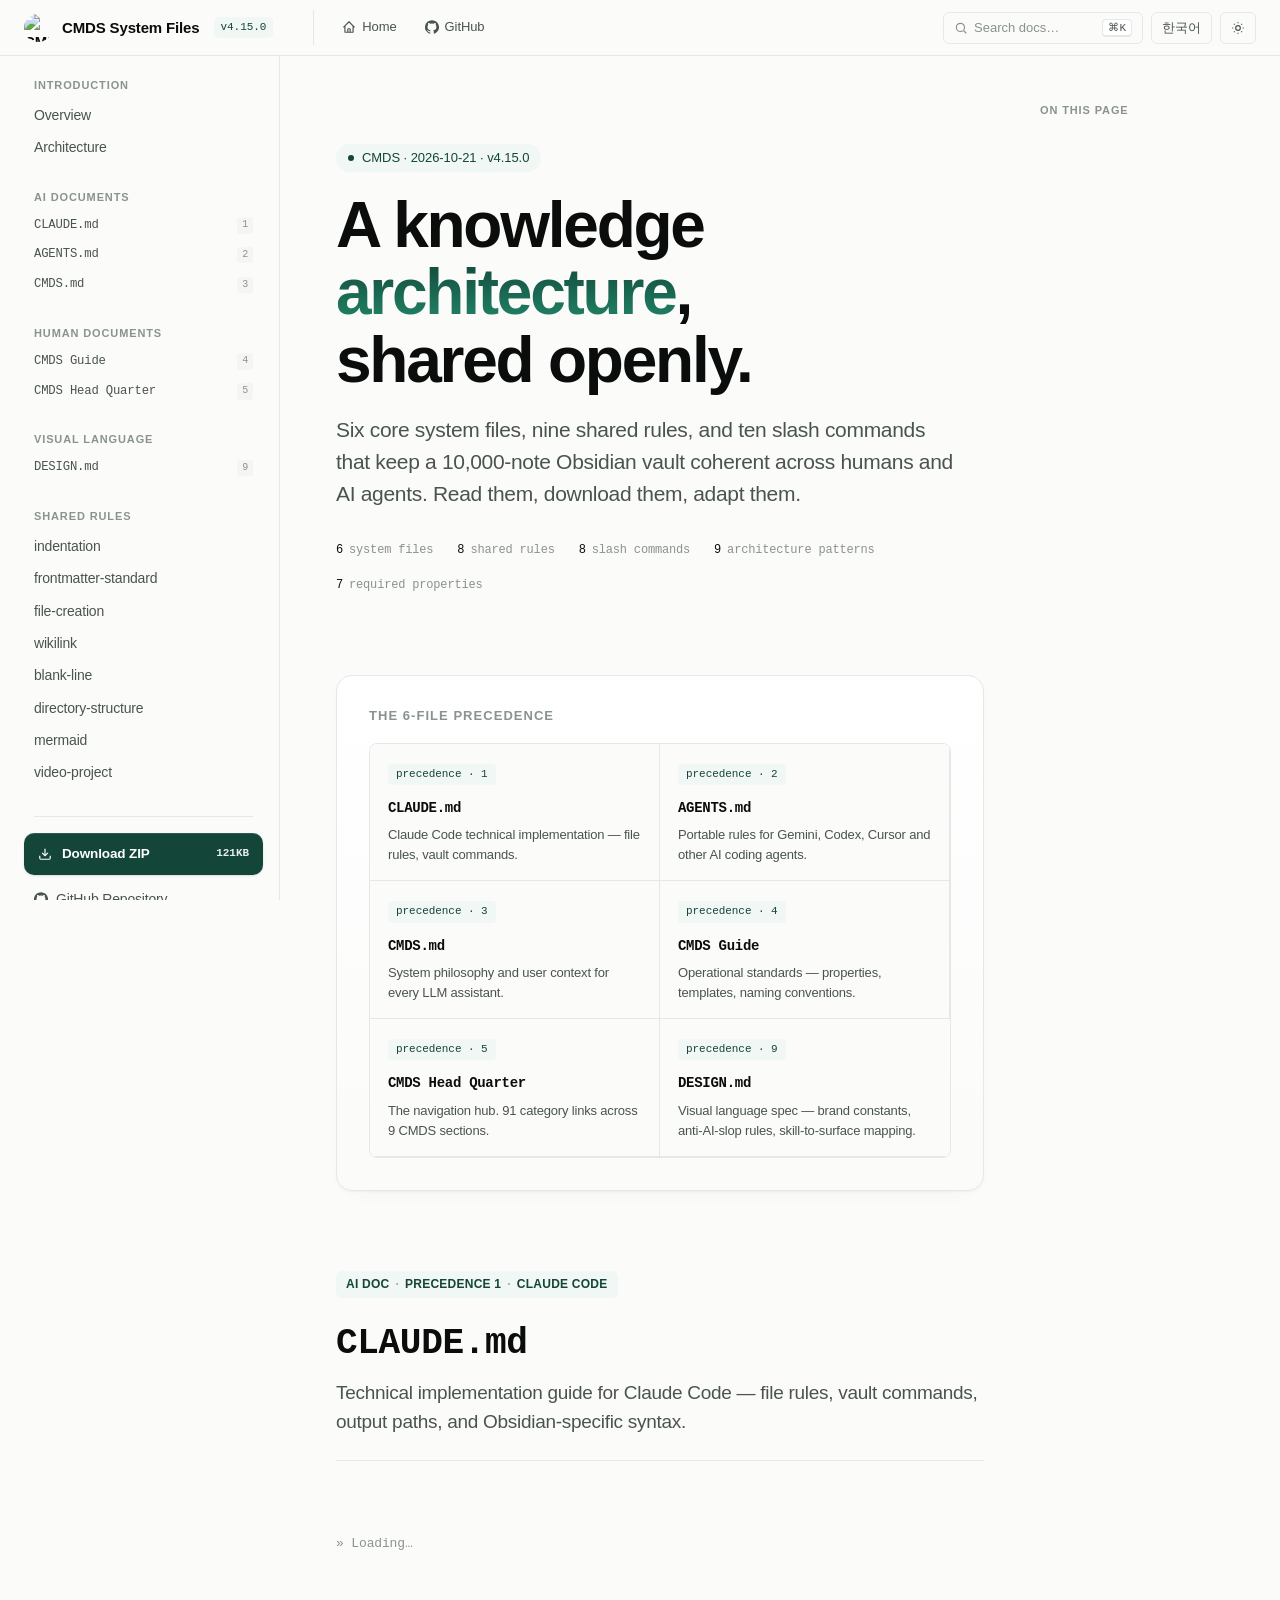
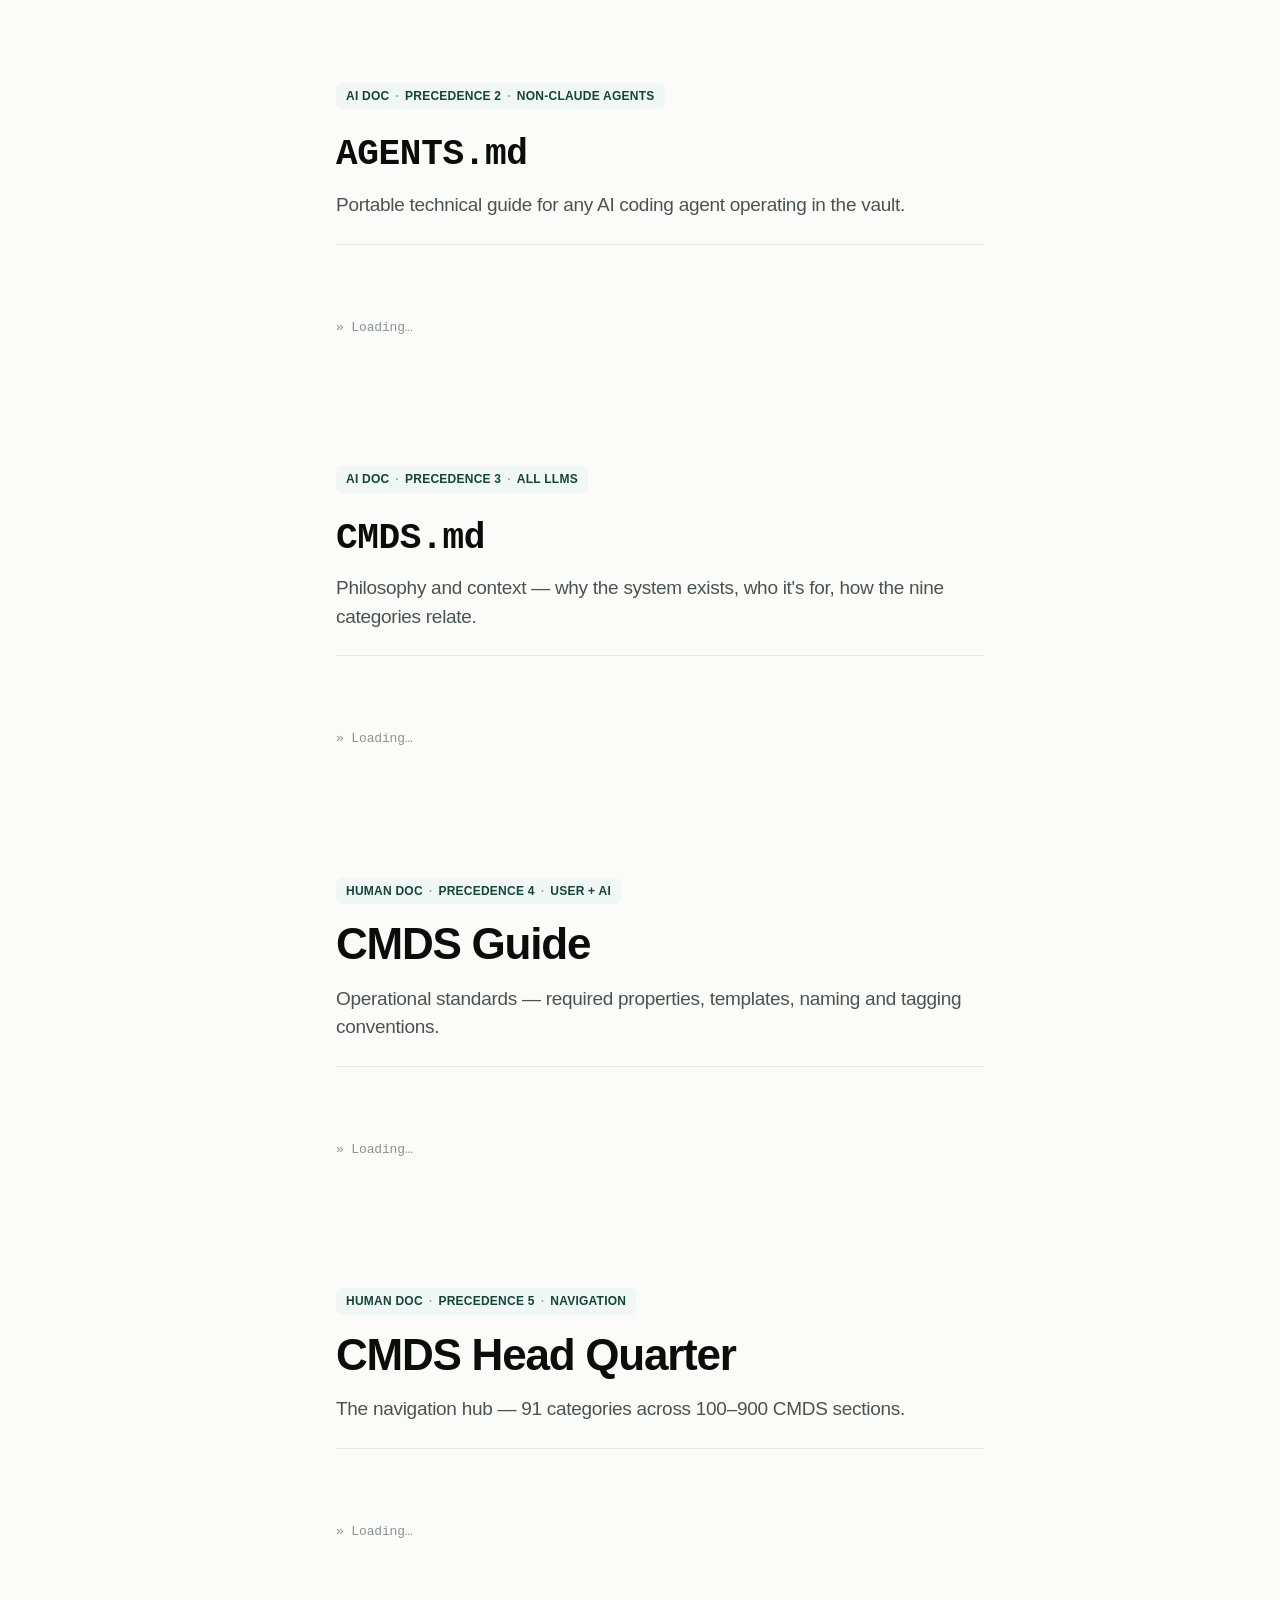
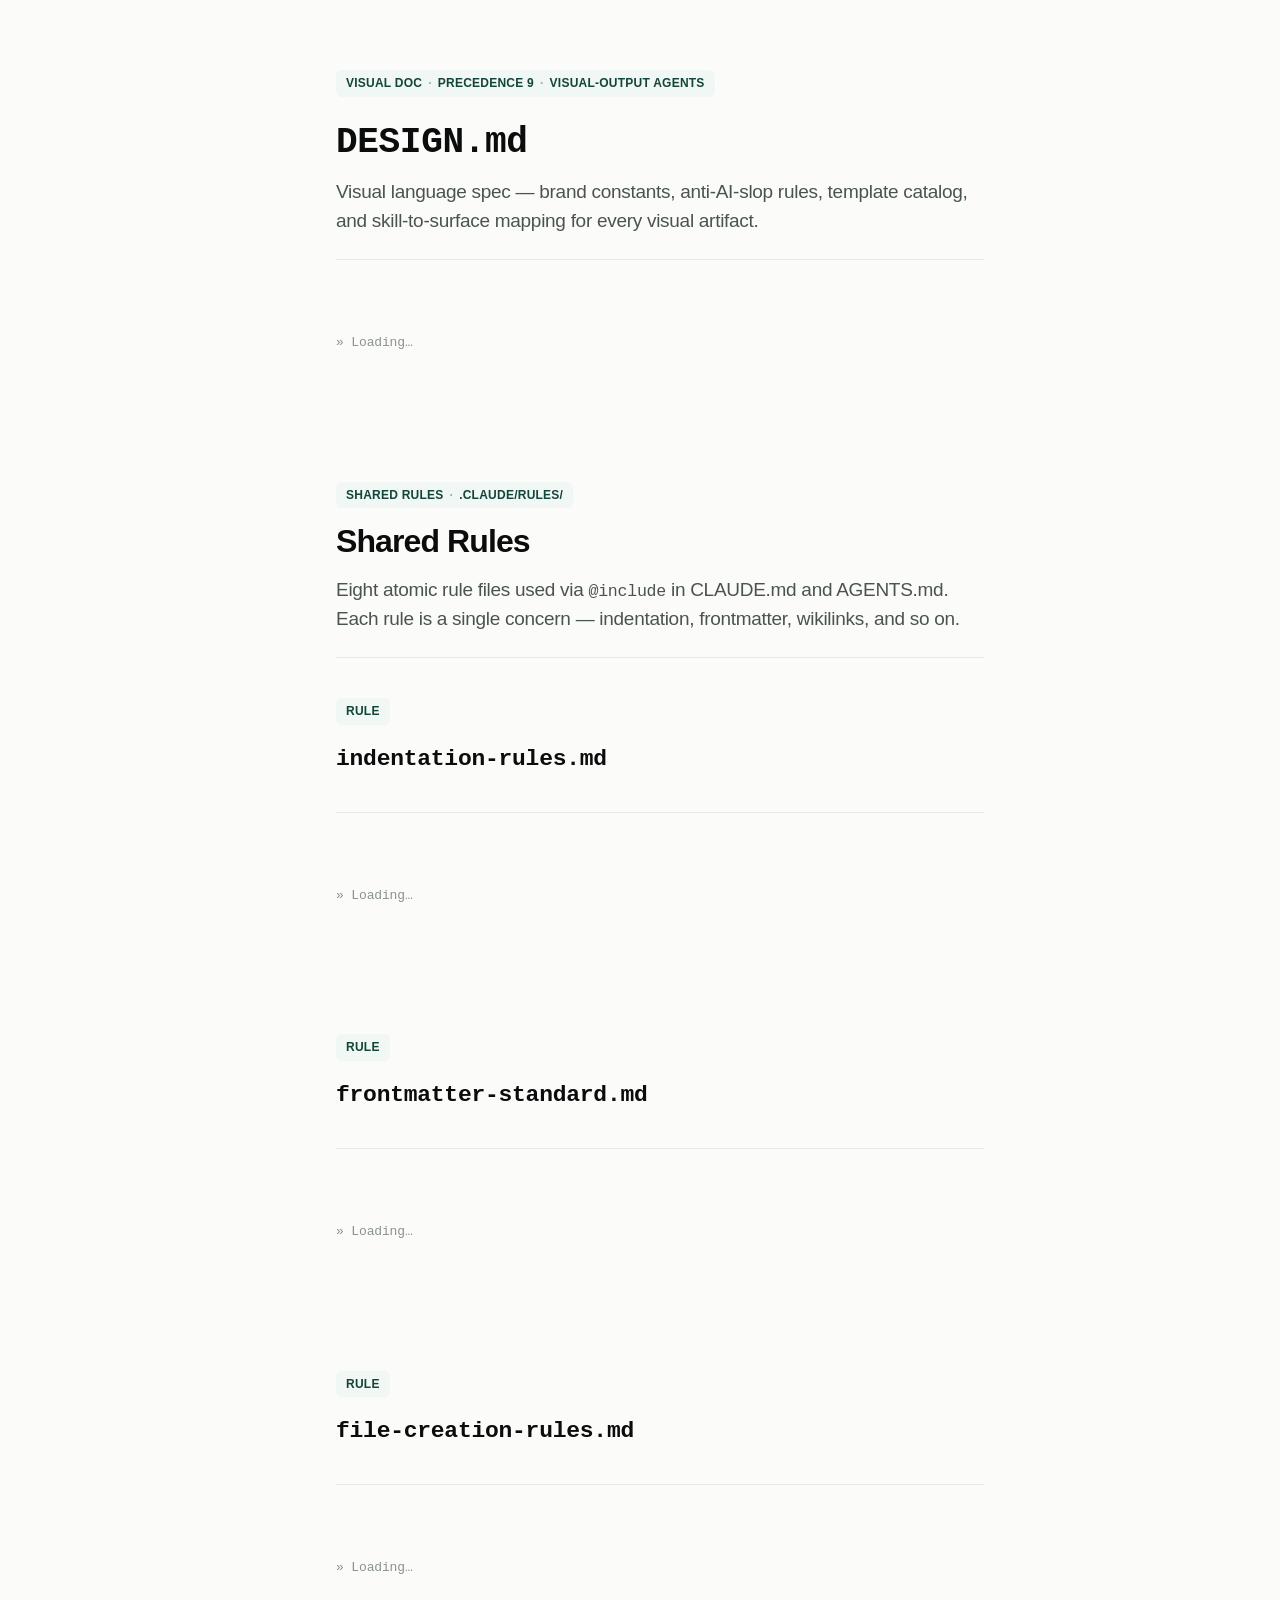
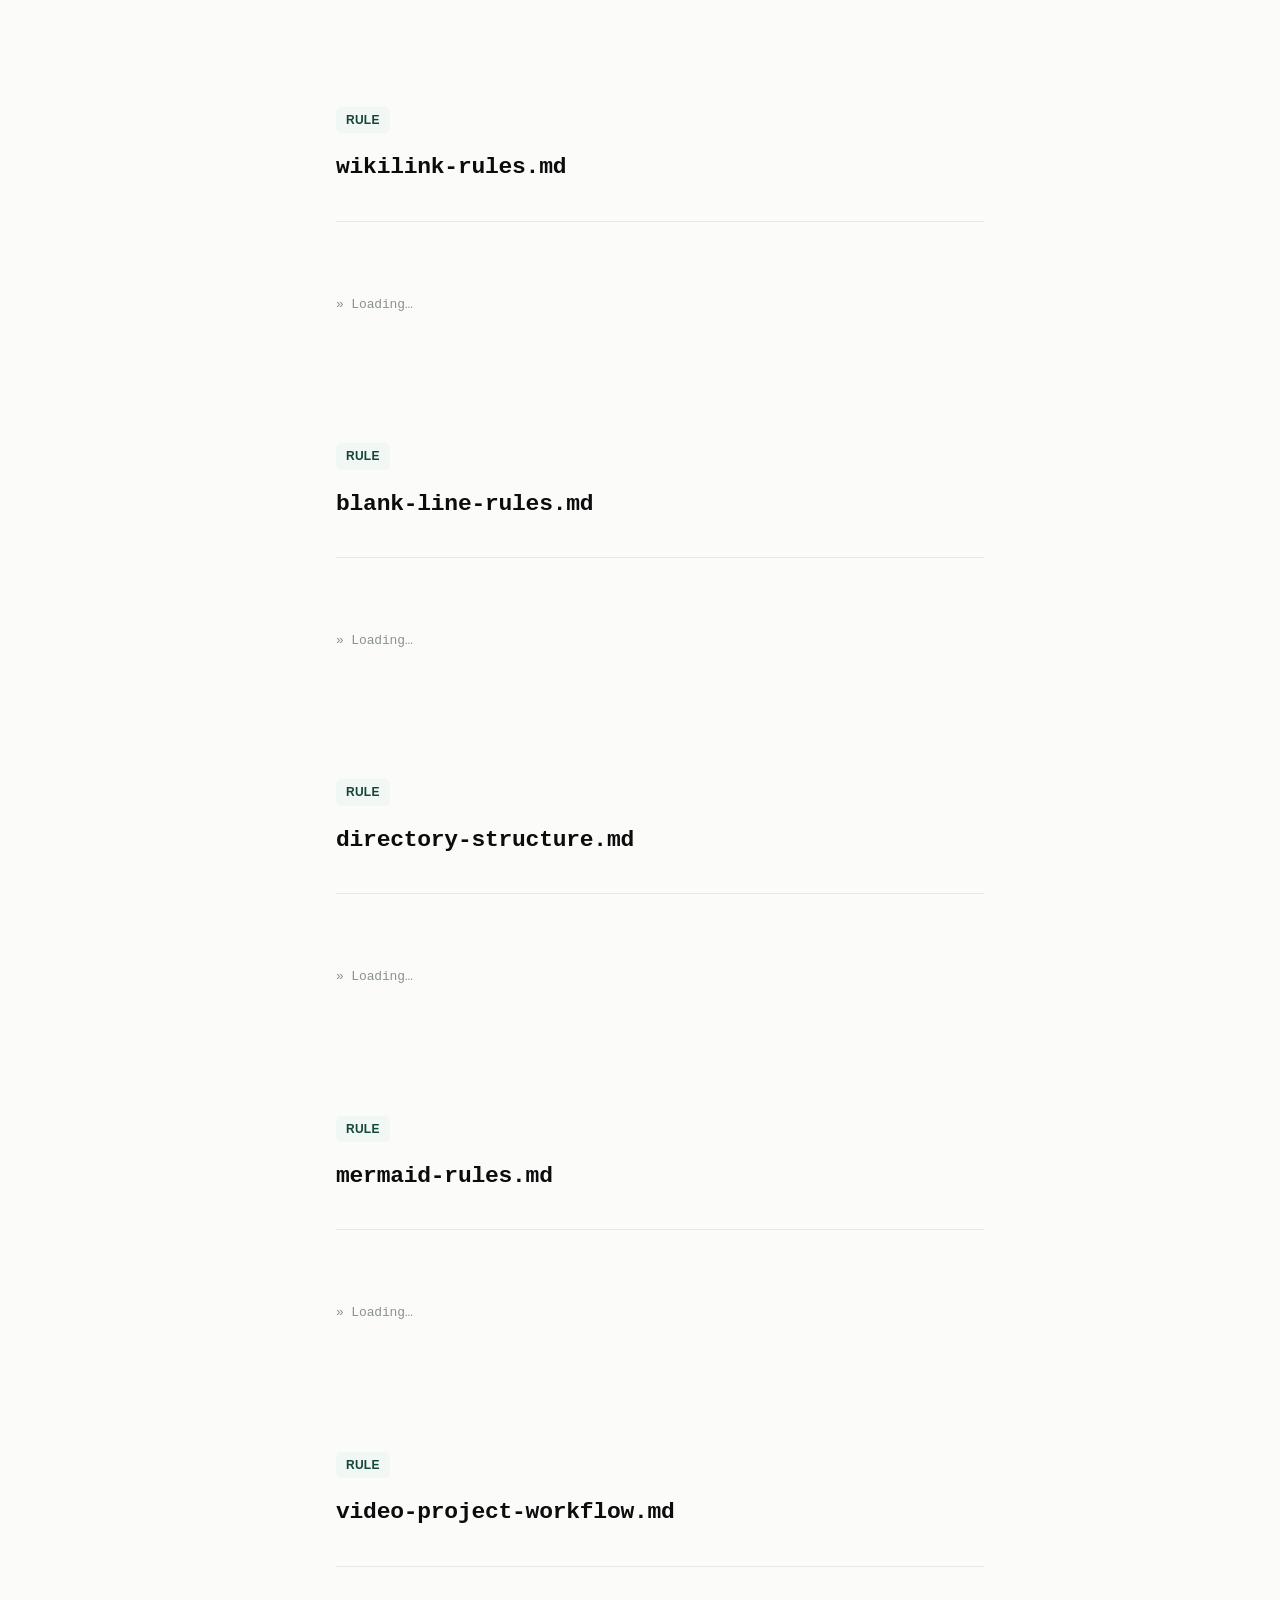
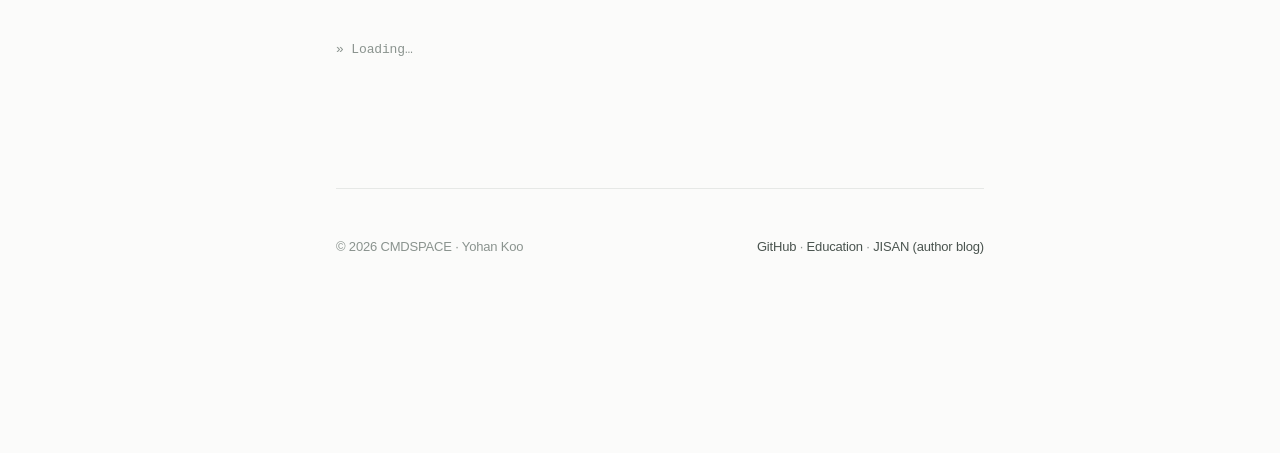
==== docs/index.html @ 4b37765c "v4.15.0 — 학술 원고 인용 규칙 + 내보내기 산출물 볼트 밖 (v4.14.0 다이어그램 시스템 함께 배포)" ====
<!DOCTYPE html>
<html lang="en" data-lang="en" data-theme="light">
<head>
    <meta charset="UTF-8">
    <meta name="viewport" content="width=device-width, initial-scale=1.0">
    <title>CMDS System Files v4.15.0 — Knowledge Architecture</title>
    <meta name="description" content="CMDS (CMDSPACE) Personal Knowledge Management System — 6 core system files, 9 shared rules, 8 slash commands for AI agents and human users.">
    <link rel="icon" type="image/png" href="/assets/logos/cmds-logo-round.png">
    <link rel="apple-touch-icon" href="/assets/logos/cmds-logo-round.png">

    <!-- Open Graph (1200×630 dedicated docs OG image — dark Pink variant) -->
    <meta property="og:type" content="article">
    <meta property="og:site_name" content="CMDS System Files">
    <meta property="og:title" content="CMDS System Files v4.15.0 — Technical Documentation">
    <meta property="og:description" content="Six files, ordered by precedence. The complete technical documentation for CMDS knowledge architecture — rules, patterns, and workflows.">
    <meta property="og:url" content="https://system.cmdspace.work/docs/">
    <meta property="og:image" content="https://system.cmdspace.work/assets/og/og-docs.png">
    <meta property="og:image:secure_url" content="https://system.cmdspace.work/assets/og/og-docs.png">
    <meta property="og:image:type" content="image/png">
    <meta property="og:image:width" content="1200">
    <meta property="og:image:height" content="630">
    <meta property="og:image:alt" content="CMDS System Files v4.15.0 — Technical documentation: six files ordered by precedence">
    <meta property="og:locale" content="en_US">
    <meta property="og:locale:alternate" content="ko_KR">

    <!-- Twitter / X -->
    <meta name="twitter:card" content="summary_large_image">
    <meta name="twitter:title" content="CMDS System Files v4.15.0 — Technical Documentation">
    <meta name="twitter:description" content="Six files, ordered by precedence. Complete technical documentation for CMDS knowledge architecture.">
    <meta name="twitter:image" content="https://system.cmdspace.work/assets/og/og-docs.png">
    <meta name="twitter:image:alt" content="CMDS System Files v4.15.0 — Technical documentation">

    <link rel="stylesheet" href="https://cdn.jsdelivr.net/gh/orioncactus/pretendard@v1.3.9/dist/web/static/pretendard.min.css" />

    <style>
        /* Apple system font stack — SF Pro on Apple devices, graceful fallbacks elsewhere */
        :root {
            --font-sans: -apple-system, BlinkMacSystemFont, 'SF Pro Text', 'SF Pro Display', 'Pretendard', 'Helvetica Neue', Arial, sans-serif;
            --font-display: -apple-system, BlinkMacSystemFont, 'SF Pro Display', 'SF Pro Text', 'Pretendard', 'Helvetica Neue', Arial, sans-serif;
            --font-serif: ui-serif, 'New York', 'NY Medium', 'Pretendard', 'Times New Roman', Georgia, serif;
            --font-mono: ui-monospace, 'SF Mono', 'Menlo', 'JetBrains Mono', 'Monaco', 'Cascadia Code', Consolas, monospace;

            /* CMDS Green palette — primary brand: #134538 */
            --cmds-green: #134538;
            --cmds-green-hover: #1a5d4b;
            --cmds-green-bright: #22896a;
            --cmds-green-50: #f1f7f4;
            --cmds-green-100: #dcebe3;
            --cmds-green-200: #bad9c9;
            --cmds-green-800: #0d3529;
            --cmds-green-900: #0a2820;

            /* CMDS Pink palette — dark mode highlight: #E985A2 */
            --cmds-pink: #E985A2;
            --cmds-pink-light: #F4A4B8;
            --cmds-pink-dark: #D16C8A;
            --cmds-pink-soft: #2b1922;

            /* Apple-style light mode: warm off-white, high-contrast text */
            --bg: #fbfbfa;
            --bg-elev: #ffffff;
            --bg-code: #f5f5f3;
            --fg: #0b0d0c;
            --fg-muted: #4a544f;
            --fg-subtle: #8a938e;
            --border: #e6e8e6;
            --border-strong: #d0d3d0;
            --accent: var(--cmds-green);
            --accent-soft: var(--cmds-green-50);
            --accent-strong: var(--cmds-green-800);
            --warn: #b45309;

            --content-width: 720px;
            --sidebar-width: 280px;
            --toc-width: 240px;
            --header-h: 56px;
        }

        [data-theme="dark"] {
            --bg: #0b0f0d;
            --bg-elev: #13181580;
            --bg-code: #161c19;
            --fg: #f2f4f3;
            --fg-muted: #9aa39d;
            --fg-subtle: #626a66;
            --border: #1f2622;
            --border-strong: #2a322d;
            /* Dark mode highlight: CMDS Pink #E985A2 */
            --accent: #E985A2;
            --accent-soft: #2b1922;
            --accent-strong: #F4A4B8;
            --warn: #fbbf24;
        }

        *, *::before, *::after { box-sizing: border-box; margin: 0; padding: 0; }
        html { scroll-behavior: smooth; -webkit-text-size-adjust: 100%; }
        body {
            font-family: var(--font-sans);
            background: var(--bg);
            color: var(--fg);
            line-height: 1.55;
            letter-spacing: -0.011em;
            -webkit-font-smoothing: antialiased;
            -moz-osx-font-smoothing: grayscale;
            font-feature-settings: 'kern', 'liga', 'calt', 'ss01', 'cv09';
            text-rendering: optimizeLegibility;
        }
        a { color: var(--accent); text-decoration: none; }
        a:hover { text-decoration: underline; text-underline-offset: 3px; }
        code { font-family: var(--font-mono); font-size: 0.875em; }
        kbd { font-family: var(--font-mono); font-size: 0.8em; padding: 2px 6px; background: var(--bg-elev); border: 1px solid var(--border); border-bottom-width: 2px; border-radius: 4px; }

        /* ═══════════════════════ HEADER ═══════════════════════ */
        .site-header {
            position: sticky; top: 0; z-index: 50;
            height: var(--header-h);
            background: color-mix(in srgb, var(--bg) 85%, transparent);
            backdrop-filter: saturate(180%) blur(12px);
            -webkit-backdrop-filter: saturate(180%) blur(12px);
            border-bottom: 1px solid var(--border);
            display: flex; align-items: center;
            padding: 0 24px;
            gap: 24px;
        }
        .brand {
            display: flex; align-items: center; gap: 10px;
            font-family: var(--font-sans); font-weight: 600; font-size: 15px;
            color: var(--fg);
            text-decoration: none;
            letter-spacing: -0.01em;
        }
        .brand-mark {
            width: 28px; height: 28px;
            border-radius: 50%;
            object-fit: contain;
            display: block;
            flex-shrink: 0;
        }
        .brand-version {
            font-family: var(--font-mono);
            font-size: 11px;
            font-weight: 500;
            letter-spacing: -0.005em;
            color: var(--cmds-green);
            padding: 2px 7px;
            background: var(--accent-soft);
            border-radius: 5px;
            margin-left: 4px;
        }
        [data-theme="dark"] .brand-version { color: var(--accent-strong); }
        .header-spacer { flex: 1; }
        .header-nav-inline {
            display: flex; align-items: center; gap: 4px;
            margin-left: 16px;
            padding-left: 16px;
            border-left: 1px solid var(--border);
        }
        .header-nav-inline a {
            display: inline-flex; align-items: center; gap: 6px;
            padding: 7px 12px;
            font-size: 13px;
            font-weight: 500;
            letter-spacing: -0.008em;
            color: var(--fg-muted);
            border-radius: 7px;
            transition: background .15s, color .15s;
            text-decoration: none;
        }
        .header-nav-inline a:hover { background: var(--bg-elev); color: var(--fg); text-decoration: none; }
        @media (max-width: 820px) {
            .header-nav-inline { display: none; }
        }
        .header-actions { display: flex; align-items: center; gap: 8px; }
        .header-btn {
            height: 32px;
            padding: 0 10px;
            display: inline-flex; align-items: center; gap: 6px;
            font: 500 13px var(--font-sans);
            color: var(--fg-muted);
            background: transparent;
            border: 1px solid var(--border);
            border-radius: 6px;
            cursor: pointer;
            transition: all .15s ease;
        }
        .header-btn:hover { color: var(--fg); background: var(--bg-elev); border-color: var(--border-strong); }
        .header-btn svg { width: 14px; height: 14px; }
        .search-trigger {
            min-width: 200px;
            justify-content: space-between;
            color: var(--fg-subtle);
        }
        .search-trigger kbd { margin-left: auto; font-size: 11px; color: var(--fg-muted); padding: 1px 5px; }

        /* ═══════════════════════ LAYOUT ═══════════════════════ */
        .layout {
            display: grid;
            grid-template-columns: var(--sidebar-width) minmax(0, 1fr) var(--toc-width);
            max-width: 1440px;
            margin: 0 auto;
            gap: 0;
        }

        /* ═══════════════════════ SIDEBAR ═══════════════════════ */
        .sidebar {
            position: sticky;
            top: var(--header-h);
            height: calc(100vh - var(--header-h));
            overflow-y: auto;
            padding: 24px 16px 40px 24px;
            border-right: 1px solid var(--border);
            font-size: 14px;
        }
        .sidebar-group { margin-bottom: 28px; }
        .sidebar-label {
            font: 600 11px/1 var(--font-sans);
            letter-spacing: 0.08em;
            text-transform: uppercase;
            color: var(--fg-subtle);
            padding: 0 10px 8px;
        }
        .sidebar ul { list-style: none; }
        .sidebar a {
            display: flex; align-items: center;
            gap: 8px;
            padding: 6px 10px;
            border-radius: 6px;
            color: var(--fg-muted);
            font-size: 14px;
            line-height: 1.45;
            transition: all .12s ease;
        }
        .sidebar a:hover { background: var(--bg-elev); color: var(--fg); text-decoration: none; }
        .sidebar a.active {
            background: var(--accent-soft);
            color: var(--accent-strong);
            font-weight: 500;
        }
        .sidebar a .file-badge {
            margin-left: auto;
            font-family: var(--font-mono);
            font-size: 10px;
            color: var(--fg-subtle);
            padding: 1px 5px;
            background: var(--bg-code);
            border-radius: 3px;
        }
        .sidebar a.active .file-badge { background: color-mix(in srgb, var(--accent) 15%, transparent); color: var(--accent-strong); }

        .sidebar-divider {
            height: 1px;
            background: var(--border);
            margin: 16px 10px;
        }
        /* .sidebar a.dl-btn — higher specificity than `.sidebar a:hover` to prevent override */
        .sidebar a.dl-btn {
            display: flex; align-items: center; gap: 10px;
            padding: 11px 14px;
            background: var(--cmds-green);
            color: #ffffff !important;
            border-radius: 10px;
            font-family: var(--font-sans);
            font-weight: 600;
            font-size: 13.5px;
            letter-spacing: -0.01em;
            margin-bottom: 8px;
            box-shadow: inset 0 1px 0 rgba(255,255,255,0.12), 0 1px 2px rgba(19,69,56,0.15);
            transition: transform .08s ease, box-shadow .15s ease, background .15s ease;
        }
        .sidebar a.dl-btn:hover {
            background: var(--cmds-green-hover) !important;
            color: #ffffff !important;
            text-decoration: none;
            box-shadow: inset 0 1px 0 rgba(255,255,255,0.12), 0 2px 8px rgba(19,69,56,0.22);
        }
        .sidebar a.dl-btn:active { transform: scale(0.985); }
        .sidebar a.dl-btn .dl-size { margin-left: auto; font-family: var(--font-mono); font-size: 11px; opacity: 0.9; letter-spacing: -0.005em; color: #ffffff; }

        /* Dark mode: CTA button becomes Pink */
        [data-theme="dark"] .sidebar a.dl-btn {
            background: var(--cmds-pink, #E985A2) !important;
            color: #0b0f0d !important;
            border: none;
            box-shadow: inset 0 1px 0 rgba(255,255,255,0.25), 0 1px 2px rgba(0,0,0,0.4), 0 8px 24px -8px rgba(233,133,162,0.3);
        }
        [data-theme="dark"] .sidebar a.dl-btn:hover {
            background: var(--cmds-pink-dark, #D16C8A) !important;
            color: #0b0f0d !important;
            box-shadow: inset 0 1px 0 rgba(255,255,255,0.25), 0 2px 8px rgba(0,0,0,0.4), 0 12px 32px -10px rgba(233,133,162,0.45);
        }
        [data-theme="dark"] .sidebar a.dl-btn .dl-size { color: #0b0f0d; opacity: 0.65; }
        .dl-link {
            display: flex; align-items: center; gap: 8px;
            padding: 6px 12px;
            font: 400 13px var(--font-sans);
            color: var(--fg-muted);
        }
        .dl-link svg { width: 14px; height: 14px; }

        /* ═══════════════════════ MAIN CONTENT ═══════════════════════ */
        .content {
            padding: 48px 56px 160px;
            min-width: 0;
        }
        .content-inner { max-width: var(--content-width); margin: 0 auto; }

        /* Hero */
        .hero { margin-bottom: 80px; padding-top: 40px; }
        .hero-eyebrow {
            display: inline-flex;
            align-items: center;
            gap: 8px;
            font-family: var(--font-sans);
            font-size: 13px;
            font-weight: 500;
            letter-spacing: -0.005em;
            color: var(--cmds-green);
            margin-bottom: 20px;
            padding: 4px 12px;
            background: var(--accent-soft);
            border-radius: 999px;
        }
        [data-theme="dark"] .hero-eyebrow { color: var(--accent-strong); }
        .hero-eyebrow::before {
            content: '';
            width: 6px; height: 6px;
            border-radius: 50%;
            background: var(--cmds-green);
        }
        [data-theme="dark"] .hero-eyebrow::before { background: var(--accent); }
        .hero-title {
            font-family: var(--font-display);
            font-weight: 700;
            font-size: clamp(42px, 5.2vw, 64px);
            line-height: 1.05;
            letter-spacing: -0.035em;
            color: var(--fg);
            margin-bottom: 20px;
        }
        .hero-title em {
            font-style: normal;
            color: var(--cmds-green);
            background: linear-gradient(180deg, var(--cmds-green) 0%, var(--cmds-green-bright) 100%);
            -webkit-background-clip: text;
            background-clip: text;
            -webkit-text-fill-color: transparent;
        }
        [data-theme="dark"] .hero-title em {
            background: linear-gradient(180deg, #F4A4B8 0%, #E985A2 100%);
            -webkit-background-clip: text;
            background-clip: text;
            -webkit-text-fill-color: transparent;
        }
        .hero-lede {
            font-family: var(--font-sans);
            font-size: 21px;
            line-height: 1.52;
            letter-spacing: -0.015em;
            color: var(--fg-muted);
            max-width: 620px;
            font-weight: 400;
        }
        .hero-meta {
            margin-top: 32px;
            display: flex; flex-wrap: wrap; gap: 16px 24px;
            font-family: var(--font-mono);
            font-size: 12px;
            color: var(--fg-subtle);
        }
        .hero-meta span { display: inline-flex; align-items: center; gap: 6px; }
        .hero-meta strong { color: var(--fg); font-weight: 500; }

        /* Architecture panel — Apple-style translucent card */
        .arch {
            margin: 48px 0 80px;
            padding: 32px;
            background: linear-gradient(180deg, var(--bg-elev) 0%, var(--bg) 100%);
            border: 1px solid var(--border);
            border-radius: 16px;
            box-shadow: 0 1px 2px rgba(11,13,12,0.04), 0 8px 24px -16px rgba(11,13,12,0.08);
        }
        [data-theme="dark"] .arch {
            background: linear-gradient(180deg, #13181580 0%, #0b0f0d 100%);
            box-shadow: 0 1px 2px rgba(0,0,0,0.4), 0 24px 48px -24px rgba(0,0,0,0.6);
        }
        .arch-title {
            font: 600 13px var(--font-sans);
            text-transform: uppercase;
            letter-spacing: 0.08em;
            color: var(--fg-subtle);
            margin-bottom: 20px;
        }
        .arch-grid {
            display: grid;
            grid-template-columns: repeat(auto-fit, minmax(220px, 1fr));
            gap: 0;
            border: 1px solid var(--border);
            border-radius: 8px;
            overflow: hidden;
        }
        .arch-cell {
            padding: 16px 18px;
            border-right: 1px solid var(--border);
            border-bottom: 1px solid var(--border);
            background: var(--bg);
        }
        .arch-cell:last-child { border-right: none; }
        .arch-cell .ac-idx {
            display: inline-block;
            font-family: var(--font-mono);
            font-size: 11px;
            font-weight: 500;
            letter-spacing: -0.005em;
            color: var(--cmds-green);
            background: var(--accent-soft);
            padding: 2px 8px;
            border-radius: 4px;
            margin-bottom: 10px;
        }
        [data-theme="dark"] .arch-cell .ac-idx { color: var(--accent-strong); }
        .arch-cell .ac-name {
            font-family: var(--font-display);
            font-weight: 600;
            font-size: 16px;
            letter-spacing: -0.018em;
            color: var(--fg);
            margin-bottom: 6px;
        }
        .arch-cell .ac-name code { font-weight: 600; font-size: 14px; }
        .arch-cell .ac-desc {
            font-size: 13px;
            color: var(--fg-muted);
            line-height: 1.5;
        }

        /* Article */
        article.doc {
            margin-bottom: 96px;
            scroll-margin-top: calc(var(--header-h) + 20px);
        }
        .doc-header {
            padding-bottom: 24px;
            margin-bottom: 40px;
            border-bottom: 1px solid var(--border);
        }
        .doc-kicker {
            display: inline-flex;
            align-items: center;
            font-family: var(--font-sans);
            font-size: 12px;
            font-weight: 600;
            letter-spacing: 0.02em;
            color: var(--cmds-green);
            background: var(--accent-soft);
            padding: 4px 10px;
            border-radius: 6px;
            margin-bottom: 16px;
            text-transform: uppercase;
        }
        [data-theme="dark"] .doc-kicker { color: var(--accent-strong); }
        .doc-kicker .dot { color: currentColor; opacity: 0.4; margin: 0 6px; }
        .doc-title {
            font-family: var(--font-display);
            font-weight: 700;
            font-size: 44px;
            line-height: 1.1;
            letter-spacing: -0.028em;
            color: var(--fg);
            margin-bottom: 16px;
        }
        .doc-title code { font-family: var(--font-mono); font-size: 0.82em; font-weight: 600; letter-spacing: -0.01em; }
        .doc-desc {
            font-family: var(--font-sans);
            font-size: 19px;
            line-height: 1.5;
            letter-spacing: -0.015em;
            color: var(--fg-muted);
            font-weight: 400;
        }
        .doc-frontmatter {
            margin-top: 20px;
            padding: 12px 16px;
            background: var(--bg-elev);
            border: 1px solid var(--border);
            border-radius: 8px;
            display: grid;
            grid-template-columns: auto 1fr;
            gap: 6px 16px;
            font-family: var(--font-mono);
            font-size: 12px;
        }
        .doc-frontmatter dt { color: var(--fg-subtle); }
        .doc-frontmatter dd { color: var(--fg); }

        /* Rendered Markdown — Apple-style body */
        .doc-body {
            font-family: var(--font-sans);
            font-size: 17px;
            line-height: 1.65;
            letter-spacing: -0.011em;
            color: var(--fg);
            font-weight: 400;
        }
        .doc-body > * { max-width: var(--content-width); }
        .doc-body p { margin: 1.1em 0; }
        .doc-body h1, .doc-body h2, .doc-body h3, .doc-body h4 {
            font-family: var(--font-display);
            font-weight: 600;
            letter-spacing: -0.022em;
            line-height: 1.22;
            scroll-margin-top: calc(var(--header-h) + 16px);
            color: var(--fg);
        }
        .doc-body h1 { display: none; } /* title handled by doc-header */
        .doc-body h2 {
            font-size: 28px;
            letter-spacing: -0.026em;
            margin: 64px 0 20px;
            padding-top: 48px;
            border-top: 1px solid var(--border);
            font-weight: 700;
        }
        .doc-body h2:first-child { border-top: none; padding-top: 0; margin-top: 0; }
        .doc-body h3 { font-size: 22px; margin: 40px 0 12px; font-weight: 600; letter-spacing: -0.02em; }
        .doc-body h4 {
            font-size: 12px;
            margin: 28px 0 8px;
            color: var(--fg-subtle);
            text-transform: uppercase;
            letter-spacing: 0.06em;
            font-weight: 600;
            font-family: var(--font-sans);
        }
        .doc-body a { color: var(--accent); border-bottom: 1px solid color-mix(in srgb, var(--accent) 30%, transparent); }
        .doc-body a:hover { border-bottom-color: var(--accent); text-decoration: none; }
        .doc-body strong { font-weight: 600; color: var(--fg); }
        .doc-body em { font-style: italic; }
        .doc-body ul, .doc-body ol { margin: 1em 0; padding-left: 1.6em; }
        .doc-body li { margin: 0.4em 0; }
        .doc-body li > ul, .doc-body li > ol { margin: 0.3em 0; }
        .doc-body blockquote {
            border-left: 3px solid var(--accent);
            padding: 4px 20px;
            margin: 1.4em 0;
            color: var(--fg-muted);
            background: var(--accent-soft);
            border-radius: 0 8px 8px 0;
        }
        .doc-body blockquote p { margin: 0.6em 0; }
        .doc-body hr { border: none; border-top: 1px solid var(--border); margin: 48px 0; }

        /* Code */
        .doc-body code:not(pre code) {
            background: var(--bg-code);
            padding: 2px 6px;
            border-radius: 4px;
            font-size: 0.85em;
            color: var(--fg);
        }
        .doc-body pre {
            position: relative;
            background: var(--bg-code);
            border: 1px solid var(--border);
            border-radius: 10px;
            padding: 16px 20px;
            margin: 1.4em 0;
            overflow-x: auto;
            font-size: 13.5px;
            line-height: 1.65;
        }
        .doc-body pre code { background: none; padding: 0; font-size: inherit; color: var(--fg); }
        /* Copy button — 항상 보이되, 기본은 연하게 · hover/클릭 시 진하게 */
        .copy-btn {
            position: absolute;
            top: 8px; right: 8px;
            padding: 4px 10px;
            font: 600 11px var(--font-sans);
            background: var(--cmds-green);
            color: #ffffff;
            border: 1px solid color-mix(in srgb, var(--cmds-green-bright) 30%, transparent);
            border-radius: 5px;
            cursor: pointer;
            opacity: 0.4;  /* faintly visible by default → hint that it's clickable */
            transition: opacity .2s ease, background .15s ease, transform .08s ease, box-shadow .2s ease;
            box-shadow: inset 0 1px 0 rgba(255,255,255,0.1), 0 1px 2px rgba(19,69,56,0.15);
        }
        .doc-body pre:hover .copy-btn { opacity: 0.85; }  /* deeper when pre is hovered */
        .copy-btn:hover {
            opacity: 1 !important;  /* full intensity on direct hover */
            background: var(--cmds-green-hover);
            color: #ffffff;
            box-shadow: inset 0 1px 0 rgba(255,255,255,0.12), 0 2px 6px rgba(19,69,56,0.25);
        }
        .copy-btn:active { transform: scale(0.95); }
        .copy-btn.copied {
            opacity: 1 !important;
            background: var(--cmds-green-bright);
            color: #ffffff;
            border-color: var(--cmds-green-bright);
        }

        /* Dark mode: copy button becomes Pink */
        [data-theme="dark"] .copy-btn {
            background: var(--cmds-pink, #E985A2);
            color: #0b0f0d;
            border: none;
            opacity: 0.5;  /* slightly more visible on dark (pink on dark needs more presence) */
            box-shadow: inset 0 1px 0 rgba(255,255,255,0.2), 0 1px 2px rgba(0,0,0,0.3);
        }
        [data-theme="dark"] .doc-body pre:hover .copy-btn { opacity: 0.9; }
        [data-theme="dark"] .copy-btn:hover {
            opacity: 1 !important;
            background: var(--cmds-pink-dark, #D16C8A);
            color: #0b0f0d;
            box-shadow: inset 0 1px 0 rgba(255,255,255,0.2), 0 2px 6px rgba(0,0,0,0.4);
        }
        [data-theme="dark"] .copy-btn.copied {
            opacity: 1 !important;
            background: var(--cmds-pink-light, #F4A4B8);
            color: #0b0f0d;
        }

        /* Tables */
        .doc-body table {
            width: 100%;
            border-collapse: collapse;
            margin: 1.4em 0;
            font-family: var(--font-sans);
            font-size: 14px;
            border: 1px solid var(--border);
            border-radius: 8px;
            overflow: hidden;
        }
        .doc-body thead { background: var(--bg-elev); }
        .doc-body th, .doc-body td {
            padding: 10px 14px;
            text-align: left;
            border-bottom: 1px solid var(--border);
            line-height: 1.5;
            vertical-align: top;
        }
        .doc-body th { font-weight: 600; color: var(--fg); }
        .doc-body tr:last-child td { border-bottom: none; }
        .doc-body td code { font-size: 0.85em; }

        /* ═══════════════════════ TOC ═══════════════════════ */
        .toc {
            position: sticky;
            top: var(--header-h);
            height: calc(100vh - var(--header-h));
            overflow-y: auto;
            padding: 48px 24px 40px 0;
            font-size: 13px;
        }
        .toc-label {
            font: 600 11px var(--font-sans);
            letter-spacing: 0.08em;
            text-transform: uppercase;
            color: var(--fg-subtle);
            margin-bottom: 12px;
        }
        .toc ul { list-style: none; }
        .toc a {
            display: block;
            padding: 4px 0 4px 12px;
            color: var(--fg-subtle);
            border-left: 2px solid var(--border);
            line-height: 1.45;
            font-size: 13px;
            transition: color .15s, border-color .15s;
        }
        .toc a:hover { color: var(--fg); text-decoration: none; }
        .toc a.active { color: var(--accent); border-left-color: var(--accent); font-weight: 500; }
        .toc a.depth-3 { padding-left: 24px; font-size: 12.5px; }

        /* ═══════════════════════ FOOTER ═══════════════════════ */
        .footer {
            max-width: var(--content-width);
            margin: 0 auto;
            padding: 48px 0;
            border-top: 1px solid var(--border);
            font-size: 13px;
            color: var(--fg-subtle);
            display: flex;
            justify-content: space-between;
            flex-wrap: wrap;
            gap: 12px;
        }
        .footer a { color: var(--fg-muted); }

        /* ═══════════════════════ COMMAND PALETTE ═══════════════════════ */
        .palette-backdrop {
            position: fixed; inset: 0; z-index: 100;
            background: color-mix(in srgb, var(--fg) 30%, transparent);
            backdrop-filter: blur(4px);
            display: none;
            align-items: flex-start;
            justify-content: center;
            padding-top: 12vh;
        }
        .palette-backdrop.open { display: flex; }
        .palette {
            width: min(640px, calc(100vw - 32px));
            background: var(--bg-elev);
            border: 1px solid var(--border-strong);
            border-radius: 12px;
            box-shadow: 0 24px 48px -12px rgba(0,0,0,0.25);
            overflow: hidden;
        }
        .palette-input {
            width: 100%;
            border: none;
            border-bottom: 1px solid var(--border);
            padding: 16px 20px;
            font: 500 15px var(--font-sans);
            background: transparent;
            color: var(--fg);
            outline: none;
        }
        .palette-results {
            max-height: 60vh;
            overflow-y: auto;
            padding: 8px;
        }
        .palette-result {
            display: block;
            padding: 10px 12px;
            border-radius: 6px;
            color: var(--fg);
            text-decoration: none;
            margin-bottom: 2px;
        }
        .palette-result:hover, .palette-result.selected { background: var(--accent-soft); }
        .palette-result .pr-file { font-family: var(--font-mono); font-size: 11px; color: var(--fg-subtle); }
        .palette-result .pr-title { font: 500 14px var(--font-sans); margin: 2px 0; }
        .palette-result .pr-snippet { font-size: 12px; color: var(--fg-muted); line-height: 1.45; }
        .palette-result mark { background: color-mix(in srgb, var(--accent) 25%, transparent); color: var(--fg); padding: 0 2px; border-radius: 2px; }
        .palette-empty { padding: 32px; text-align: center; color: var(--fg-subtle); font-size: 14px; }

        /* ═══════════════════════ LOADING ═══════════════════════ */
        .loading {
            padding: 32px 0;
            color: var(--fg-subtle);
            font-family: var(--font-mono);
            font-size: 13px;
        }
        .loading::before { content: '» '; }

        /* ═══════════════════════ RESPONSIVE ═══════════════════════ */
        @media (max-width: 1120px) {
            .layout { grid-template-columns: var(--sidebar-width) minmax(0, 1fr); }
            .toc { display: none; }
        }
        @media (max-width: 820px) {
            .layout { grid-template-columns: 1fr; }
            .sidebar {
                position: static;
                height: auto;
                border-right: none;
                border-bottom: 1px solid var(--border);
                padding: 20px;
            }
            .content { padding: 32px 20px 120px; }
            .hero-title { font-size: 36px; }
            .doc-title { font-size: 30px; }
            .doc-body { font-size: 16px; }
        }

        /* Lang switching */
        [data-lang="en"] .ko-only { display: none; }
        [data-lang="ko"] .en-only { display: none; }
    </style>
</head>
<body>

<!-- HEADER -->
<header class="site-header">
    <a class="brand" href="/">
        <img class="brand-mark" src="/assets/logos/cmds-logo-round.png" alt="CMDS" width="28" height="28">
        <span>CMDS System Files</span>
        <span class="brand-version">v4.15.0</span>
    </a>
    <nav class="header-nav-inline">
        <a href="/" class="nav-home" title="Back to landing">
            <svg width="14" height="14" viewBox="0 0 24 24" fill="none" stroke="currentColor" stroke-width="2" stroke-linecap="round" stroke-linejoin="round"><path d="M3 12l2-2m0 0l7-7 7 7M5 10v10a1 1 0 001 1h3m10-11l2 2m-2-2v10a1 1 0 01-1 1h-3m-6 0a1 1 0 001-1v-4a1 1 0 011-1h2a1 1 0 011 1v4a1 1 0 001 1m-6 0h6"/></svg>
            <span data-i18n="nav.home">Home</span>
        </a>
        <a href="https://github.com/johnfkoo951/cmds-system-files" target="_blank" rel="noopener" class="nav-gh" title="GitHub">
            <svg width="14" height="14" viewBox="0 0 24 24" fill="currentColor"><path d="M12 .3a12 12 0 0 0-3.8 23.4c.6.1.8-.3.8-.6v-2c-3.3.7-4-1.6-4-1.6-.6-1.4-1.4-1.8-1.4-1.8-1-.7.1-.7.1-.7 1.2 0 1.8 1.2 1.8 1.2 1 1.8 2.8 1.3 3.5 1 .1-.8.4-1.3.7-1.6-2.7-.3-5.5-1.3-5.5-6 0-1.2.5-2.3 1.3-3.1-.2-.4-.6-1.6 0-3.2 0 0 1-.3 3.4 1.2a11.5 11.5 0 0 1 6 0c2.3-1.5 3.3-1.2 3.3-1.2.7 1.6.2 2.8.1 3.2.8.8 1.3 1.9 1.3 3.1 0 4.6-2.8 5.6-5.5 5.9.5.4.9 1.1.9 2.3v3.3c0 .3.1.7.8.6A12 12 0 0 0 12 .3"/></svg>
            GitHub
        </a>
    </nav>
    <div class="header-spacer"></div>
    <div class="header-actions">
        <button class="header-btn search-trigger" id="searchTrigger" aria-label="Search">
            <svg viewBox="0 0 24 24" fill="none" stroke="currentColor" stroke-width="2"><circle cx="11" cy="11" r="7"/><path d="m21 21-4.3-4.3"/></svg>
            <span data-i18n="search.placeholder">Search docs…</span>
            <kbd>⌘K</kbd>
        </button>
        <button class="header-btn" id="langToggle" aria-label="Toggle language">
            <span id="langLabel">한국어</span>
        </button>
        <button class="header-btn" id="themeToggle" aria-label="Toggle theme" title="Toggle theme">
            <svg id="themeIcon" viewBox="0 0 24 24" fill="none" stroke="currentColor" stroke-width="2"><circle cx="12" cy="12" r="4"/><path d="M12 2v2M12 20v2M4.93 4.93l1.41 1.41M17.66 17.66l1.41 1.41M2 12h2M20 12h2M4.93 19.07l1.41-1.41M17.66 6.34l1.41-1.41"/></svg>
        </button>
    </div>
</header>

<div class="layout">

    <!-- SIDEBAR -->
    <aside class="sidebar" aria-label="Navigation">
        <div class="sidebar-group">
            <div class="sidebar-label" data-i18n="nav.intro">Introduction</div>
            <ul>
                <li><a href="#overview" data-target="overview">Overview</a></li>
                <li><a href="#architecture" data-target="architecture">Architecture</a></li>
            </ul>
        </div>

        <div class="sidebar-group">
            <div class="sidebar-label" data-i18n="nav.ai">AI Documents</div>
            <ul>
                <li><a href="#claude-md" data-target="claude-md"><code>CLAUDE.md</code><span class="file-badge">1</span></a></li>
                <li><a href="#agents-md" data-target="agents-md"><code>AGENTS.md</code><span class="file-badge">2</span></a></li>
                <li><a href="#cmds-md" data-target="cmds-md"><code>CMDS.md</code><span class="file-badge">3</span></a></li>
            </ul>
        </div>

        <div class="sidebar-group">
            <div class="sidebar-label" data-i18n="nav.human">Human Documents</div>
            <ul>
                <li><a href="#cmds-guide" data-target="cmds-guide"><code>CMDS Guide</code><span class="file-badge">4</span></a></li>
                <li><a href="#cmds-hq" data-target="cmds-hq"><code>CMDS Head Quarter</code><span class="file-badge">5</span></a></li>
            </ul>
        </div>

        <div class="sidebar-group">
            <div class="sidebar-label" data-i18n="nav.visual">Visual Language</div>
            <ul>
                <li><a href="#design-md" data-target="design-md"><code>DESIGN.md</code><span class="file-badge">9</span></a></li>
            </ul>
        </div>

        <div class="sidebar-group">
            <div class="sidebar-label" data-i18n="nav.rules">Shared Rules</div>
            <ul>
                <li><a href="#rule-indentation" data-target="rule-indentation">indentation</a></li>
                <li><a href="#rule-frontmatter" data-target="rule-frontmatter">frontmatter-standard</a></li>
                <li><a href="#rule-file-creation" data-target="rule-file-creation">file-creation</a></li>
                <li><a href="#rule-wikilink" data-target="rule-wikilink">wikilink</a></li>
                <li><a href="#rule-blank-line" data-target="rule-blank-line">blank-line</a></li>
                <li><a href="#rule-directory" data-target="rule-directory">directory-structure</a></li>
                <li><a href="#rule-mermaid" data-target="rule-mermaid">mermaid</a></li>
                <li><a href="#rule-video" data-target="rule-video">video-project</a></li>
            </ul>
        </div>

        <div class="sidebar-divider"></div>

        <div class="sidebar-group">
            <a class="dl-btn" href="/files/CMDS-System-Files.zip" download>
                <svg width="14" height="14" viewBox="0 0 24 24" fill="none" stroke="currentColor" stroke-width="2"><path d="M21 15v4a2 2 0 0 1-2 2H5a2 2 0 0 1-2-2v-4"/><polyline points="7 10 12 15 17 10"/><line x1="12" y1="15" x2="12" y2="3"/></svg>
                <span data-i18n="dl.zip">Download ZIP</span>
                <span class="dl-size">121KB</span>
            </a>
            <a class="dl-link" href="https://github.com/johnfkoo951/cmds-system-files" target="_blank" rel="noopener">
                <svg viewBox="0 0 24 24" fill="currentColor"><path d="M12 .3a12 12 0 0 0-3.8 23.4c.6.1.8-.3.8-.6v-2c-3.3.7-4-1.6-4-1.6-.6-1.4-1.4-1.8-1.4-1.8-1-.7.1-.7.1-.7 1.2 0 1.8 1.2 1.8 1.2 1 1.8 2.8 1.3 3.5 1 .1-.8.4-1.3.7-1.6-2.7-.3-5.5-1.3-5.5-6 0-1.2.5-2.3 1.3-3.1-.2-.4-.6-1.6 0-3.2 0 0 1-.3 3.4 1.2a11.5 11.5 0 0 1 6 0c2.3-1.5 3.3-1.2 3.3-1.2.7 1.6.2 2.8.1 3.2.8.8 1.3 1.9 1.3 3.1 0 4.6-2.8 5.6-5.5 5.9.5.4.9 1.1.9 2.3v3.3c0 .3.1.7.8.6A12 12 0 0 0 12 .3"/></svg>
                <span>GitHub Repository</span>
            </a>
        </div>
    </aside>

    <!-- MAIN -->
    <main class="content">
        <div class="content-inner">

            <!-- HERO -->
            <section class="hero" id="overview">
                <div class="hero-eyebrow">CMDS · 2026-10-21 · v4.15.0</div>
                <h1 class="hero-title">
                    <span class="en-only">A knowledge <em>architecture</em>,<br>shared openly.</span>
                    <span class="ko-only"><em>지식 아키텍처</em>를<br>공유합니다.</span>
                </h1>
                <p class="hero-lede">
                    <span class="en-only">Six core system files, nine shared rules, and ten slash commands that keep a 10,000-note Obsidian vault coherent across humans and AI agents. Read them, download them, adapt them.</span>
                    <span class="ko-only">만 개 이상의 노트를 가진 Obsidian 볼트를 사람과 AI 에이전트 양쪽에 대해 일관되게 유지하는 — 6개의 핵심 시스템 파일, 8개의 공유 규칙, 8개의 슬래시 커맨드. 읽고, 내려받고, 자신의 시스템에 맞추세요.</span>
                </p>
                <div class="hero-meta">
                    <span><strong>6</strong> <span data-i18n="meta.files">system files</span></span>
                    <span><strong>8</strong> <span data-i18n="meta.rules">shared rules</span></span>
                    <span><strong>8</strong> <span data-i18n="meta.commands">slash commands</span></span>
                    <span><strong>9</strong> <span data-i18n="meta.patterns">architecture patterns</span></span>
                    <span><strong>7</strong> <span data-i18n="meta.props">required properties</span></span>
                </div>
            </section>

            <!-- ARCHITECTURE -->
            <section class="arch" id="architecture">
                <div class="arch-title" data-i18n="arch.title">The 6-File Precedence</div>
                <div class="arch-grid">
                    <div class="arch-cell">
                        <div class="ac-idx">precedence · 1</div>
                        <div class="ac-name"><code>CLAUDE.md</code></div>
                        <div class="ac-desc"><span class="en-only">Claude Code technical implementation — file rules, vault commands.</span><span class="ko-only">Claude Code 기술 구현 — 파일 규칙, 볼트 명령.</span></div>
                    </div>
                    <div class="arch-cell">
                        <div class="ac-idx">precedence · 2</div>
                        <div class="ac-name"><code>AGENTS.md</code></div>
                        <div class="ac-desc"><span class="en-only">Portable rules for Gemini, Codex, Cursor and other AI coding agents.</span><span class="ko-only">Gemini, Codex, Cursor 등 타 AI 코딩 에이전트용 이식 규칙.</span></div>
                    </div>
                    <div class="arch-cell">
                        <div class="ac-idx">precedence · 3</div>
                        <div class="ac-name"><code>CMDS.md</code></div>
                        <div class="ac-desc"><span class="en-only">System philosophy and user context for every LLM assistant.</span><span class="ko-only">모든 LLM 어시스턴트를 위한 시스템 철학과 사용자 컨텍스트.</span></div>
                    </div>
                    <div class="arch-cell">
                        <div class="ac-idx">precedence · 4</div>
                        <div class="ac-name"><code>CMDS Guide</code></div>
                        <div class="ac-desc"><span class="en-only">Operational standards — properties, templates, naming conventions.</span><span class="ko-only">운영 표준 — 프로퍼티, 템플릿, 이름 규칙.</span></div>
                    </div>
                    <div class="arch-cell">
                        <div class="ac-idx">precedence · 5</div>
                        <div class="ac-name"><code>CMDS Head Quarter</code></div>
                        <div class="ac-desc"><span class="en-only">The navigation hub. 91 category links across 9 CMDS sections.</span><span class="ko-only">네비게이션 허브. 9개 CMDS 섹션의 91개 카테고리 링크.</span></div>
                    </div>
                    <div class="arch-cell">
                        <div class="ac-idx">precedence · 9</div>
                        <div class="ac-name"><code>DESIGN.md</code></div>
                        <div class="ac-desc"><span class="en-only">Visual language spec — brand constants, anti-AI-slop rules, skill-to-surface mapping.</span><span class="ko-only">시각 언어 명세 — 브랜드 상수, 안티-AI-슬롭 규칙, 스킬↔서피스 매핑.</span></div>
                    </div>
                </div>
            </section>

            <!-- DOCUMENTS (rendered dynamically) -->
            <article class="doc" id="claude-md" data-file="CLAUDE.md" data-precedence="1" data-audience="Claude Code">
                <div class="doc-header">
                    <div class="doc-kicker">AI DOC <span class="dot">·</span> precedence 1 <span class="dot">·</span> Claude Code</div>
                    <h2 class="doc-title"><code>CLAUDE.md</code></h2>
                    <p class="doc-desc" data-i18n="doc.claude.desc">Technical implementation guide for Claude Code — file rules, vault commands, output paths, and Obsidian-specific syntax.</p>
                </div>
                <div class="doc-body loading">Loading…</div>
            </article>

            <article class="doc" id="agents-md" data-file="AGENTS.md" data-precedence="2" data-audience="Gemini, Codex, Cursor">
                <div class="doc-header">
                    <div class="doc-kicker">AI DOC <span class="dot">·</span> precedence 2 <span class="dot">·</span> Non-Claude agents</div>
                    <h2 class="doc-title"><code>AGENTS.md</code></h2>
                    <p class="doc-desc" data-i18n="doc.agents.desc">Portable technical guide for any AI coding agent operating in the vault.</p>
                </div>
                <div class="doc-body loading">Loading…</div>
            </article>

            <article class="doc" id="cmds-md" data-file="CMDS.md" data-precedence="3" data-audience="All LLM assistants">
                <div class="doc-header">
                    <div class="doc-kicker">AI DOC <span class="dot">·</span> precedence 3 <span class="dot">·</span> All LLMs</div>
                    <h2 class="doc-title"><code>CMDS.md</code></h2>
                    <p class="doc-desc" data-i18n="doc.cmds.desc">Philosophy and context — why the system exists, who it's for, how the nine categories relate.</p>
                </div>
                <div class="doc-body loading">Loading…</div>
            </article>

            <article class="doc" id="cmds-guide" data-file="CMDS-Guide.md" data-precedence="4" data-audience="Human + AI">
                <div class="doc-header">
                    <div class="doc-kicker">HUMAN DOC <span class="dot">·</span> precedence 4 <span class="dot">·</span> User + AI</div>
                    <h2 class="doc-title">CMDS Guide</h2>
                    <p class="doc-desc" data-i18n="doc.guide.desc">Operational standards — required properties, templates, naming and tagging conventions.</p>
                </div>
                <div class="doc-body loading">Loading…</div>
            </article>

            <article class="doc" id="cmds-hq" data-file="CMDS-Head-Quarter.md" data-precedence="5" data-audience="User">
                <div class="doc-header">
                    <div class="doc-kicker">HUMAN DOC <span class="dot">·</span> precedence 5 <span class="dot">·</span> Navigation</div>
                    <h2 class="doc-title">CMDS Head Quarter</h2>
                    <p class="doc-desc" data-i18n="doc.hq.desc">The navigation hub — 91 categories across 100–900 CMDS sections.</p>
                </div>
                <div class="doc-body loading">Loading…</div>
            </article>

            <article class="doc" id="design-md" data-file="DESIGN.md" data-precedence="9" data-audience="All visual-output agents">
                <div class="doc-header">
                    <div class="doc-kicker">VISUAL DOC <span class="dot">·</span> precedence 9 <span class="dot">·</span> Visual-output agents</div>
                    <h2 class="doc-title"><code>DESIGN.md</code></h2>
                    <p class="doc-desc" data-i18n="doc.design.desc">Visual language spec — brand constants, anti-AI-slop rules, template catalog, and skill-to-surface mapping for every visual artifact.</p>
                </div>
                <div class="doc-body loading">Loading…</div>
            </article>

            <!-- RULES -->
            <section class="doc" id="rules-intro">
                <div class="doc-header">
                    <div class="doc-kicker">SHARED RULES <span class="dot">·</span> .claude/rules/</div>
                    <h2 class="doc-title" style="font-size: 32px;">Shared Rules</h2>
                    <p class="doc-desc" data-i18n="doc.rules.desc">Eight atomic rule files used via <code>@include</code> in CLAUDE.md and AGENTS.md. Each rule is a single concern — indentation, frontmatter, wikilinks, and so on.</p>
                </div>
            </section>

            <article class="doc" id="rule-indentation" data-file="rules/indentation-rules.md">
                <div class="doc-header">
                    <div class="doc-kicker">RULE</div>
                    <h2 class="doc-title" style="font-size: 28px;"><code>indentation-rules.md</code></h2>
                </div>
                <div class="doc-body loading">Loading…</div>
            </article>

            <article class="doc" id="rule-frontmatter" data-file="rules/frontmatter-standard.md">
                <div class="doc-header">
                    <div class="doc-kicker">RULE</div>
                    <h2 class="doc-title" style="font-size: 28px;"><code>frontmatter-standard.md</code></h2>
                </div>
                <div class="doc-body loading">Loading…</div>
            </article>

            <article class="doc" id="rule-file-creation" data-file="rules/file-creation-rules.md">
                <div class="doc-header">
                    <div class="doc-kicker">RULE</div>
                    <h2 class="doc-title" style="font-size: 28px;"><code>file-creation-rules.md</code></h2>
                </div>
                <div class="doc-body loading">Loading…</div>
            </article>

            <article class="doc" id="rule-wikilink" data-file="rules/wikilink-rules.md">
                <div class="doc-header">
                    <div class="doc-kicker">RULE</div>
                    <h2 class="doc-title" style="font-size: 28px;"><code>wikilink-rules.md</code></h2>
                </div>
                <div class="doc-body loading">Loading…</div>
            </article>

            <article class="doc" id="rule-blank-line" data-file="rules/blank-line-rules.md">
                <div class="doc-header">
                    <div class="doc-kicker">RULE</div>
                    <h2 class="doc-title" style="font-size: 28px;"><code>blank-line-rules.md</code></h2>
                </div>
                <div class="doc-body loading">Loading…</div>
            </article>

            <article class="doc" id="rule-directory" data-file="rules/directory-structure.md">
                <div class="doc-header">
                    <div class="doc-kicker">RULE</div>
                    <h2 class="doc-title" style="font-size: 28px;"><code>directory-structure.md</code></h2>
                </div>
                <div class="doc-body loading">Loading…</div>
            </article>

            <article class="doc" id="rule-mermaid" data-file="rules/mermaid-rules.md">
                <div class="doc-header">
                    <div class="doc-kicker">RULE</div>
                    <h2 class="doc-title" style="font-size: 28px;"><code>mermaid-rules.md</code></h2>
                </div>
                <div class="doc-body loading">Loading…</div>
            </article>

            <article class="doc" id="rule-video" data-file="rules/video-project-workflow.md">
                <div class="doc-header">
                    <div class="doc-kicker">RULE</div>
                    <h2 class="doc-title" style="font-size: 28px;"><code>video-project-workflow.md</code></h2>
                </div>
                <div class="doc-body loading">Loading…</div>
            </article>

            <!-- FOOTER -->
            <footer class="footer">
                <div>© 2026 CMDSPACE · Yohan Koo</div>
                <div>
                    <a href="https://github.com/johnfkoo951/cmds-system-files" target="_blank" rel="noopener">GitHub</a>
                    · <a href="https://class.cmdspace.kr/" target="_blank" rel="noopener">Education</a>
                    · <a href="https://jisan.cmdspace.work" target="_blank" rel="noopener">JISAN (author blog)</a>
                </div>
            </footer>
        </div>
    </main>

    <!-- TOC -->
    <aside class="toc" id="toc" aria-label="On this page">
        <div class="toc-label" data-i18n="toc.label">On this page</div>
        <ul id="tocList"></ul>
    </aside>
</div>

<!-- COMMAND PALETTE -->
<div class="palette-backdrop" id="paletteBackdrop">
    <div class="palette" role="dialog" aria-label="Search">
        <input type="text" class="palette-input" id="paletteInput" placeholder="Search docs — titles, headings, text…" autocomplete="off">
        <div class="palette-results" id="paletteResults"></div>
    </div>
</div>

<!-- Marked.js for Markdown parsing -->
<script src="https://cdn.jsdelivr.net/npm/marked@12.0.2/marked.min.js"></script>

<script>
(function() {
    'use strict';

    // ════════════════════════════════════════════════
    // I18N
    // ════════════════════════════════════════════════
    const I18N = {
        en: {
            'search.placeholder': 'Search docs…',
            'nav.home': 'Home',
            'nav.intro': 'Introduction',
            'nav.ai': 'AI Documents',
            'nav.human': 'Human Documents',
            'nav.visual': 'Visual Language',
            'nav.rules': 'Shared Rules',
            'meta.files': 'system files',
            'meta.rules': 'shared rules',
            'meta.commands': 'slash commands',
            'meta.patterns': 'architecture patterns',
            'meta.props': 'required properties',
            'arch.title': 'The 6-File Precedence',
            'dl.zip': 'Download ZIP',
            'toc.label': 'On this page',
            'doc.claude.desc': 'Technical implementation guide for Claude Code — file rules, vault commands, output paths, and Obsidian-specific syntax.',
            'doc.agents.desc': 'Portable technical guide for any AI coding agent operating in the vault.',
            'doc.cmds.desc': 'Philosophy and context — why the system exists, who it\'s for, how the nine categories relate.',
            'doc.guide.desc': 'Operational standards — required properties, templates, naming and tagging conventions.',
            'doc.hq.desc': 'The navigation hub — 91 categories across 100–900 CMDS sections.',
            'doc.design.desc': 'Visual language spec — brand constants, anti-AI-slop rules, template catalog, and skill-to-surface mapping for every visual artifact.',
            'doc.rules.desc': 'Eight atomic rule files used via @include in CLAUDE.md and AGENTS.md.'
        },
        ko: {
            'search.placeholder': '문서 검색…',
            'nav.home': '홈',
            'nav.intro': '소개',
            'nav.ai': 'AI 문서',
            'nav.human': '휴먼 문서',
            'nav.visual': '시각 언어',
            'nav.rules': '공유 규칙',
            'meta.files': '시스템 파일',
            'meta.rules': '공유 규칙',
            'meta.commands': '슬래시 커맨드',
            'meta.patterns': '아키텍처 패턴',
            'meta.props': '필수 프로퍼티',
            'arch.title': '6개 파일의 우선순위',
            'dl.zip': 'ZIP 다운로드',
            'toc.label': '이 페이지',
            'doc.claude.desc': 'Claude Code 기술 구현 가이드 — 파일 규칙, 볼트 명령, 출력 경로, Obsidian 전용 문법.',
            'doc.agents.desc': '볼트에서 동작하는 모든 AI 코딩 에이전트를 위한 이식 가능한 기술 가이드.',
            'doc.cmds.desc': '철학과 컨텍스트 — 왜 이 시스템이 존재하는지, 누구를 위한 것인지, 9개 카테고리의 관계.',
            'doc.guide.desc': '운영 표준 — 필수 프로퍼티, 템플릿, 이름과 태깅 규칙.',
            'doc.hq.desc': '네비게이션 허브 — 100–900 CMDS 섹션의 91개 카테고리.',
            'doc.design.desc': '시각 언어 명세 — 브랜드 상수, 안티-AI-슬롭 규칙, 템플릿 카탈로그, 모든 시각 산출물의 스킬↔서피스 매핑.',
            'doc.rules.desc': 'CLAUDE.md와 AGENTS.md에서 @include 로 사용되는 8개의 원자적 규칙 파일.'
        }
    };

    function applyLang(lang) {
        document.documentElement.lang = lang;
        document.documentElement.dataset.lang = lang;
        document.querySelectorAll('[data-i18n]').forEach(el => {
            const key = el.dataset.i18n;
            if (I18N[lang][key]) el.textContent = I18N[lang][key];
        });
        document.getElementById('langLabel').textContent = lang === 'en' ? '한국어' : 'English';
        localStorage.setItem('cmds-lang', lang);
    }

    // ════════════════════════════════════════════════
    // THEME
    // ════════════════════════════════════════════════
    function applyTheme(theme) {
        document.documentElement.dataset.theme = theme;
        localStorage.setItem('cmds-theme', theme);
        const icon = document.getElementById('themeIcon');
        if (theme === 'dark') {
            icon.innerHTML = '<path d="M21 12.79A9 9 0 1 1 11.21 3 7 7 0 0 0 21 12.79z"/>';
        } else {
            icon.innerHTML = '<circle cx="12" cy="12" r="4"/><path d="M12 2v2M12 20v2M4.93 4.93l1.41 1.41M17.66 17.66l1.41 1.41M2 12h2M20 12h2M4.93 19.07l1.41-1.41M17.66 6.34l1.41-1.41"/>';
        }
    }

    // ════════════════════════════════════════════════
    // MARKDOWN — strip frontmatter + parse
    // ════════════════════════════════════════════════
    marked.setOptions({ breaks: false, gfm: true });

    function stripFrontmatter(md) {
        const match = md.match(/^---\s*\n([\s\S]*?)\n---\s*\n/);
        if (!match) return { frontmatter: null, body: md };
        return { frontmatter: match[1], body: md.slice(match[0].length) };
    }

    function renderFrontmatterBlock(fm) {
        if (!fm) return '';
        const lines = fm.split('\n').filter(l => l.trim() && !l.startsWith(' ') && !l.startsWith('\t'));
        const keyFields = ['type', 'audience', 'scope', 'precedence', 'version', 'status', 'token-estimate'];
        const rows = [];
        lines.forEach(line => {
            const m = line.match(/^([a-zA-Z_-]+):\s*(.+?)$/);
            if (m && keyFields.includes(m[1])) {
                let val = m[2].replace(/["']/g, '').trim();
                if (val) rows.push(`<dt>${m[1]}</dt><dd>${escapeHTML(val)}</dd>`);
            }
        });
        return rows.length ? `<dl class="doc-frontmatter">${rows.join('')}</dl>` : '';
    }

    function escapeHTML(s) {
        return s.replace(/[&<>"']/g, c => ({'&':'&amp;','<':'&lt;','>':'&gt;','"':'&quot;',"'":'&#39;'}[c]));
    }

    // ════════════════════════════════════════════════
    // LOAD & RENDER DOCS
    // ════════════════════════════════════════════════
    const docIndex = []; // for search

    async function loadDocs() {
        const articles = document.querySelectorAll('article.doc[data-file]');
        await Promise.all(Array.from(articles).map(loadOne));
        buildTOC();
        setupScrollSpy();
    }

    async function loadOne(article) {
        const file = article.dataset.file;
        try {
            const res = await fetch(`/files/${file}?v=${Date.now()}`);
            if (!res.ok) throw new Error(res.status);
            const md = await res.text();
            const { frontmatter, body } = stripFrontmatter(md);

            const html = marked.parse(body);
            const bodyEl = article.querySelector('.doc-body');
            bodyEl.classList.remove('loading');

            const fmBlock = renderFrontmatterBlock(frontmatter);
            if (fmBlock) {
                article.querySelector('.doc-header').insertAdjacentHTML('beforeend', fmBlock);
            }

            bodyEl.innerHTML = html;

            // assign ids to h2/h3 for TOC anchoring
            let hcount = 0;
            bodyEl.querySelectorAll('h2, h3').forEach(h => {
                if (!h.id) h.id = `${article.id}--h${++hcount}`;
            });

            // add copy buttons
            bodyEl.querySelectorAll('pre').forEach(pre => {
                const btn = document.createElement('button');
                btn.className = 'copy-btn';
                btn.textContent = 'Copy';
                btn.addEventListener('click', () => {
                    const code = pre.querySelector('code')?.textContent ?? pre.textContent;
                    navigator.clipboard.writeText(code).then(() => {
                        btn.textContent = 'Copied';
                        btn.classList.add('copied');
                        setTimeout(() => { btn.textContent = 'Copy'; btn.classList.remove('copied'); }, 1500);
                    });
                });
                pre.appendChild(btn);
            });

            // index for search
            const title = article.querySelector('.doc-title')?.textContent.trim() ?? file;
            const text = bodyEl.textContent;
            docIndex.push({ id: article.id, title, file, text });

            // sub-headings also indexable
            bodyEl.querySelectorAll('h2, h3').forEach(h => {
                docIndex.push({
                    id: h.id,
                    title: h.textContent.trim(),
                    file: `${file} › ${h.textContent.trim()}`,
                    text: (h.nextElementSibling?.textContent ?? '').slice(0, 200)
                });
            });
        } catch (e) {
            article.querySelector('.doc-body').innerHTML = `<p style="color:var(--warn);">⚠︎ Could not load <code>${file}</code>: ${e.message}</p>`;
        }
    }

    // ════════════════════════════════════════════════
    // TOC
    // ════════════════════════════════════════════════
    function buildTOC() {
        const tocList = document.getElementById('tocList');
        const tocItems = [];
        document.querySelectorAll('article.doc').forEach(art => {
            const title = art.querySelector('.doc-title')?.textContent.trim();
            if (title) tocItems.push({ id: art.id, text: title, depth: 2 });
            art.querySelectorAll('.doc-body h2').forEach(h2 => {
                tocItems.push({ id: h2.id, text: h2.textContent.trim(), depth: 3 });
            });
        });

        // only the current visible article's inner TOC is rendered; we'll update on scroll
        tocList.dataset.items = JSON.stringify(tocItems);
        renderTOCForActive();
    }

    function renderTOCForActive() {
        const tocList = document.getElementById('tocList');
        const items = JSON.parse(tocList.dataset.items || '[]');
        const active = getActiveArticleId();

        const html = items
            .filter(i => i.depth === 2 || i.id.startsWith(active))
            .map(i => `<li><a href="#${i.id}" class="depth-${i.depth}" data-tid="${i.id}">${i.text.replace(/<[^>]+>/g,'')}</a></li>`)
            .join('');
        tocList.innerHTML = html;
    }

    function getActiveArticleId() {
        const arts = Array.from(document.querySelectorAll('article.doc'));
        const scrollY = window.scrollY + 120;
        let active = arts[0]?.id;
        arts.forEach(a => { if (a.offsetTop <= scrollY) active = a.id; });
        return active;
    }

    // ════════════════════════════════════════════════
    // SCROLL SPY
    // ════════════════════════════════════════════════
    function setupScrollSpy() {
        let ticking = false;
        window.addEventListener('scroll', () => {
            if (ticking) return;
            ticking = true;
            requestAnimationFrame(() => {
                updateActiveNav();
                renderTOCForActive();
                updateActiveTOC();
                ticking = false;
            });
        }, { passive: true });
        updateActiveNav();
        updateActiveTOC();
    }

    function updateActiveNav() {
        const active = getActiveArticleId();
        document.querySelectorAll('.sidebar a[data-target]').forEach(a => {
            a.classList.toggle('active', a.dataset.target === active);
        });
    }

    function updateActiveTOC() {
        const scrollY = window.scrollY + 140;
        const headings = Array.from(document.querySelectorAll('article.doc h2, article.doc .doc-title'));
        let activeId = null;
        headings.forEach(h => {
            if (h.offsetTop <= scrollY) {
                activeId = h.id || h.closest('article')?.id;
            }
        });
        document.querySelectorAll('.toc a').forEach(a => {
            a.classList.toggle('active', a.dataset.tid === activeId);
        });
    }

    // ════════════════════════════════════════════════
    // COMMAND PALETTE
    // ════════════════════════════════════════════════
    const palette = document.getElementById('paletteBackdrop');
    const paletteInput = document.getElementById('paletteInput');
    const paletteResults = document.getElementById('paletteResults');
    let paletteSelected = 0;

    function openPalette() {
        palette.classList.add('open');
        paletteInput.value = '';
        paletteInput.focus();
        renderPaletteResults('');
    }
    function closePalette() { palette.classList.remove('open'); }

    function renderPaletteResults(q) {
        const query = q.trim().toLowerCase();
        let results = docIndex;
        if (query) {
            results = docIndex
                .map(item => {
                    const titleScore = item.title.toLowerCase().includes(query) ? 10 : 0;
                    const fileScore = item.file.toLowerCase().includes(query) ? 5 : 0;
                    const textIdx = item.text.toLowerCase().indexOf(query);
                    const textScore = textIdx >= 0 ? 1 : 0;
                    return { ...item, score: titleScore + fileScore + textScore, textIdx };
                })
                .filter(r => r.score > 0)
                .sort((a, b) => b.score - a.score)
                .slice(0, 30);
        } else {
            results = results.slice(0, 8);
        }

        paletteSelected = 0;
        if (!results.length) {
            paletteResults.innerHTML = '<div class="palette-empty">No results.</div>';
            return;
        }

        paletteResults.innerHTML = results.map((r, i) => {
            let snippet = '';
            if (query && r.textIdx >= 0) {
                const start = Math.max(0, r.textIdx - 40);
                const end = Math.min(r.text.length, r.textIdx + query.length + 80);
                snippet = (start > 0 ? '…' : '') + r.text.slice(start, end) + (end < r.text.length ? '…' : '');
                const re = new RegExp(`(${query.replace(/[.*+?^${}()|[\]\\]/g, '\\$&')})`, 'ig');
                snippet = escapeHTML(snippet).replace(re, '<mark>$1</mark>');
            } else {
                snippet = escapeHTML(r.text.slice(0, 120)) + '…';
            }
            return `<a class="palette-result ${i === 0 ? 'selected' : ''}" href="#${r.id}" data-idx="${i}">
                <div class="pr-file">${escapeHTML(r.file)}</div>
                <div class="pr-title">${escapeHTML(r.title)}</div>
                <div class="pr-snippet">${snippet}</div>
            </a>`;
        }).join('');

        paletteResults.querySelectorAll('.palette-result').forEach(el => {
            el.addEventListener('click', () => closePalette());
        });
    }

    // ════════════════════════════════════════════════
    // EVENTS
    // ════════════════════════════════════════════════
    document.getElementById('searchTrigger').addEventListener('click', openPalette);

    document.getElementById('langToggle').addEventListener('click', () => {
        const cur = document.documentElement.dataset.lang;
        applyLang(cur === 'en' ? 'ko' : 'en');
    });

    document.getElementById('themeToggle').addEventListener('click', () => {
        const cur = document.documentElement.dataset.theme;
        applyTheme(cur === 'light' ? 'dark' : 'light');
    });

    palette.addEventListener('click', (e) => { if (e.target === palette) closePalette(); });
    paletteInput.addEventListener('input', (e) => renderPaletteResults(e.target.value));
    paletteInput.addEventListener('keydown', (e) => {
        const results = paletteResults.querySelectorAll('.palette-result');
        if (e.key === 'ArrowDown') { e.preventDefault(); paletteSelected = Math.min(paletteSelected + 1, results.length - 1); }
        if (e.key === 'ArrowUp') { e.preventDefault(); paletteSelected = Math.max(paletteSelected - 1, 0); }
        if (e.key === 'Enter') { e.preventDefault(); results[paletteSelected]?.click(); window.location.hash = results[paletteSelected]?.getAttribute('href'); closePalette(); return; }
        results.forEach((r, i) => r.classList.toggle('selected', i === paletteSelected));
    });

    document.addEventListener('keydown', (e) => {
        if ((e.metaKey || e.ctrlKey) && e.key === 'k') { e.preventDefault(); openPalette(); }
        if (e.key === 'Escape') closePalette();
    });

    // ════════════════════════════════════════════════
    // DOUBLE-CLICK EMPTY SPACE → SCROLL TO TOP/BOTTOM
    // ════════════════════════════════════════════════
    document.addEventListener('dblclick', (e) => {
        const tag = e.target.tagName;
        if (['A','BUTTON','INPUT','TEXTAREA','CODE','PRE','IMG','SVG','PATH','SPAN','MARK','KBD'].includes(tag)) return;
        // Skip if clicking inside rendered doc body (user may be selecting text)
        if (e.target.closest('.doc-body') || e.target.closest('.palette')) return;
        if (window.getSelection().toString().length > 0) return;

        const scrollY = window.scrollY;
        const max = document.documentElement.scrollHeight - window.innerHeight;
        const mid = max / 2;
        window.scrollTo({ top: scrollY < mid ? max : 0, behavior: 'smooth' });
    });

    // ════════════════════════════════════════════════
    // INIT
    // ════════════════════════════════════════════════
    applyLang(localStorage.getItem('cmds-lang') || 'en');
    applyTheme(localStorage.getItem('cmds-theme') || (window.matchMedia('(prefers-color-scheme: dark)').matches ? 'dark' : 'light'));
    loadDocs();
})();
</script>

</body>
</html>
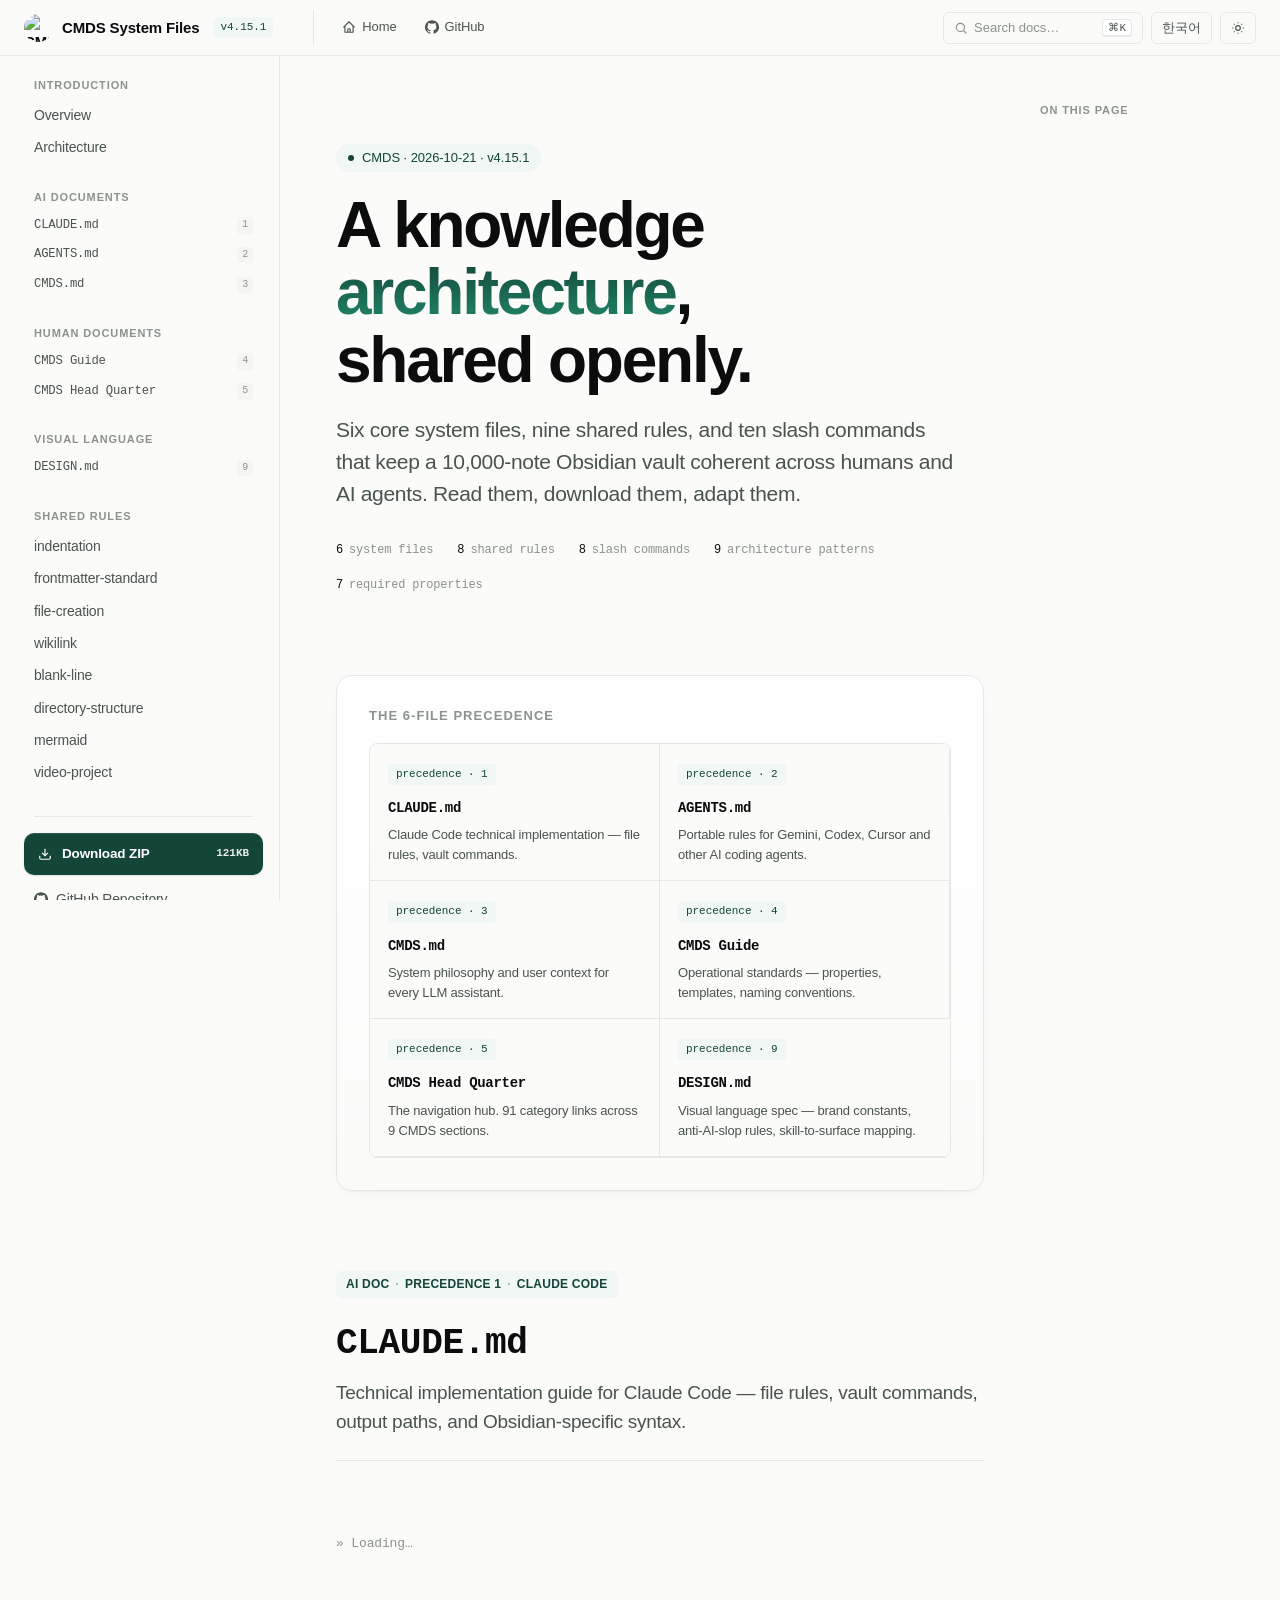
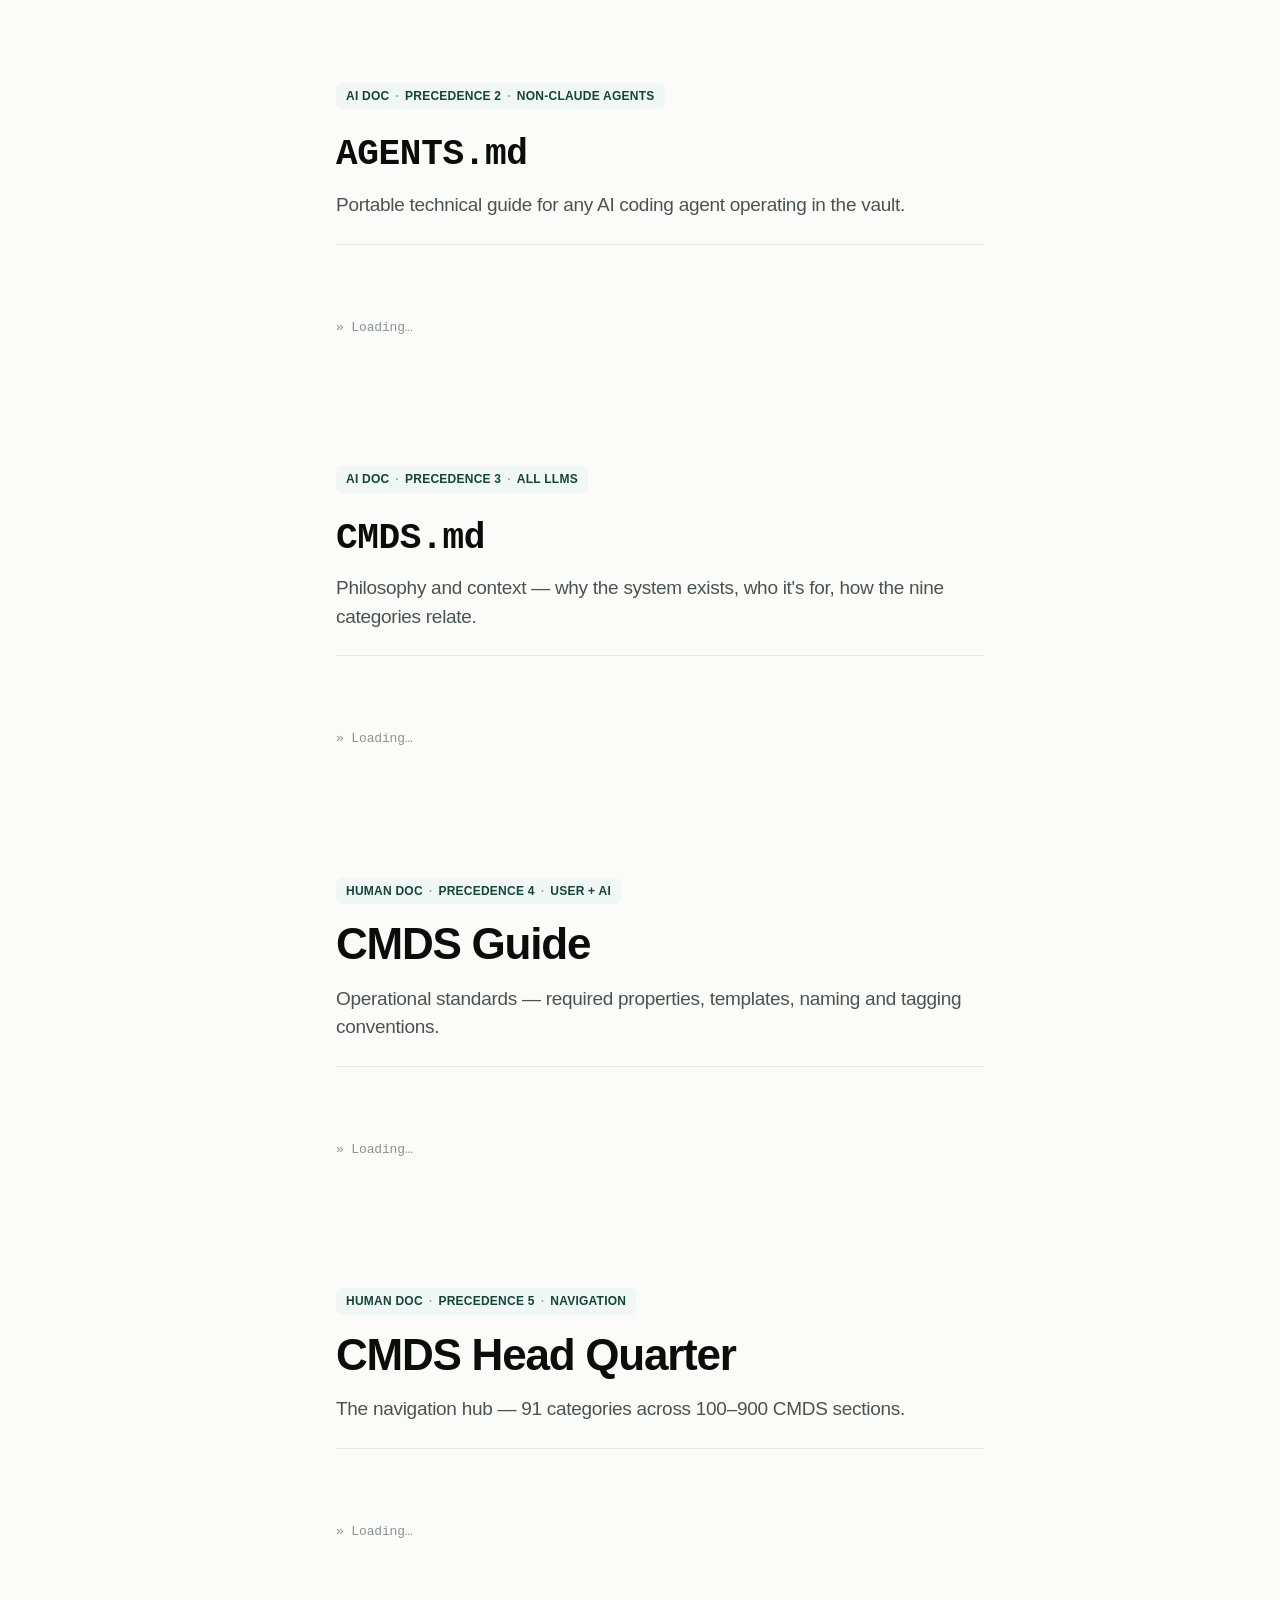
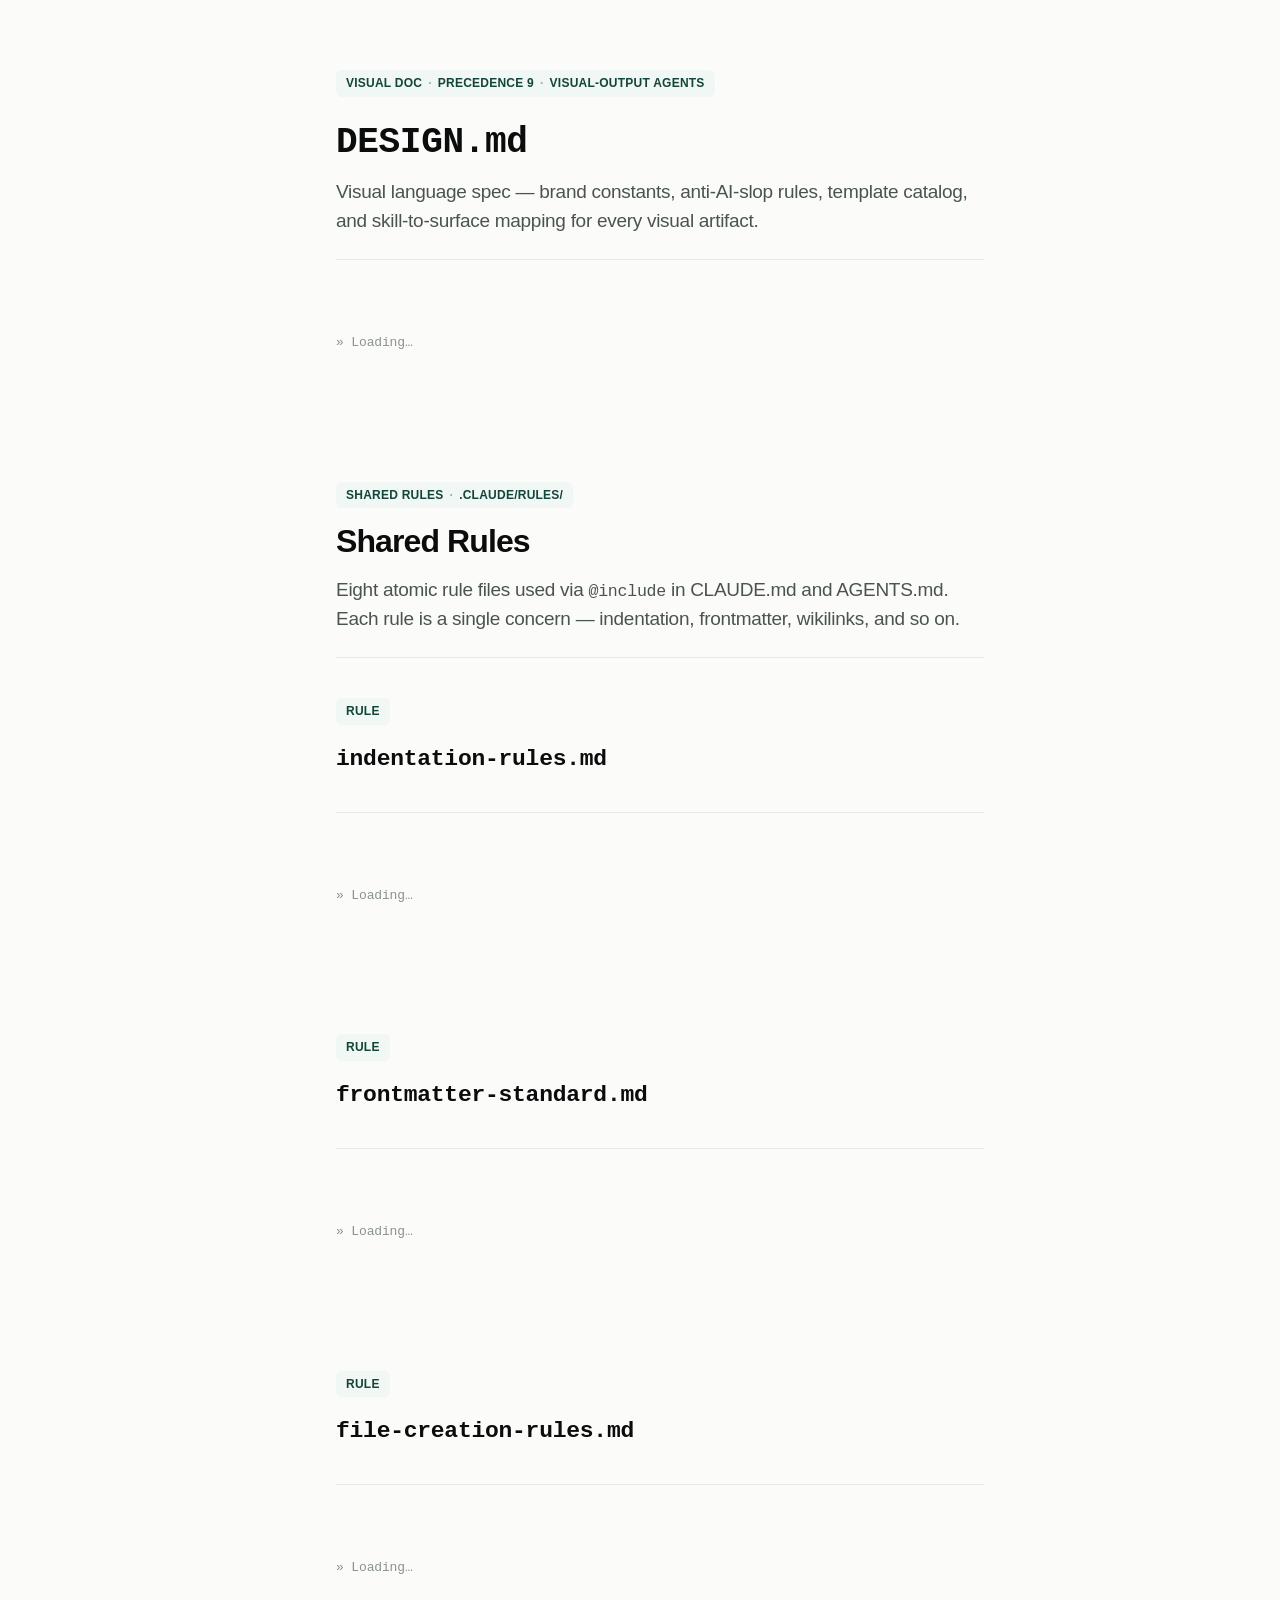
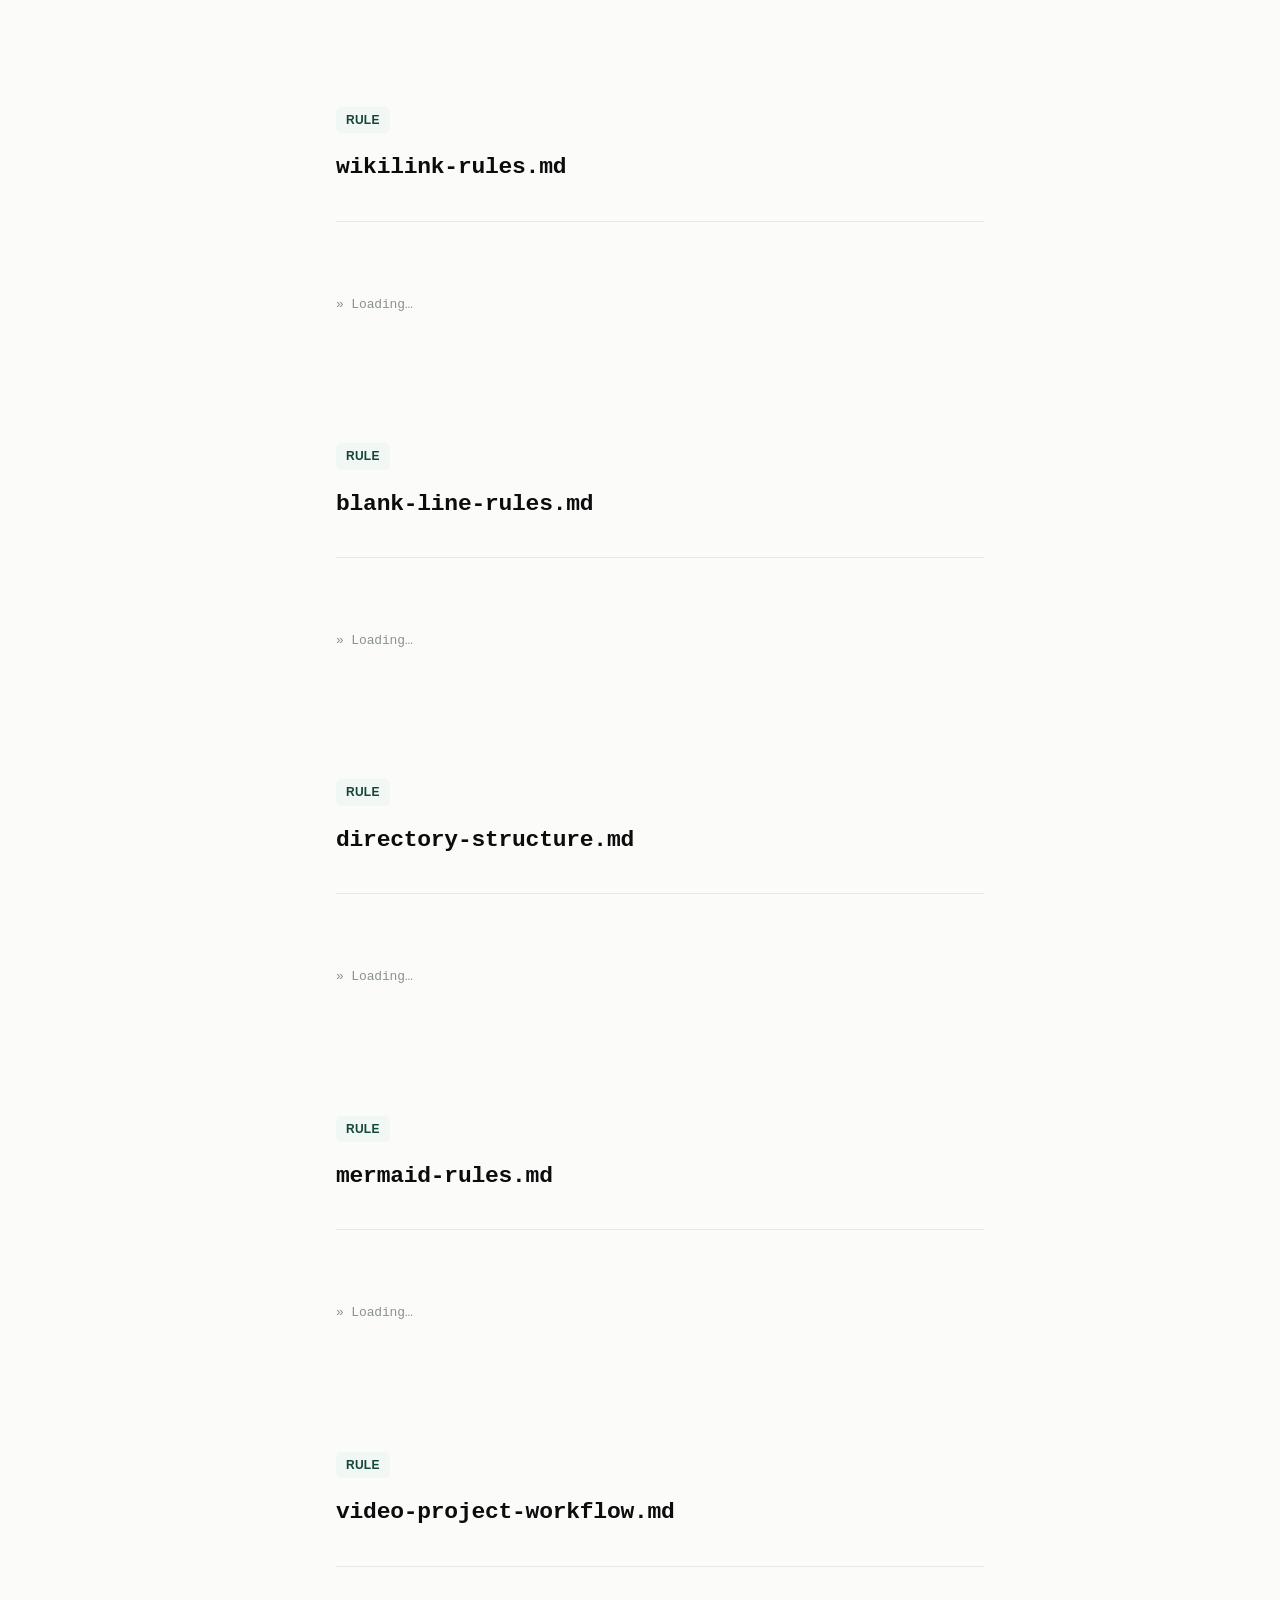
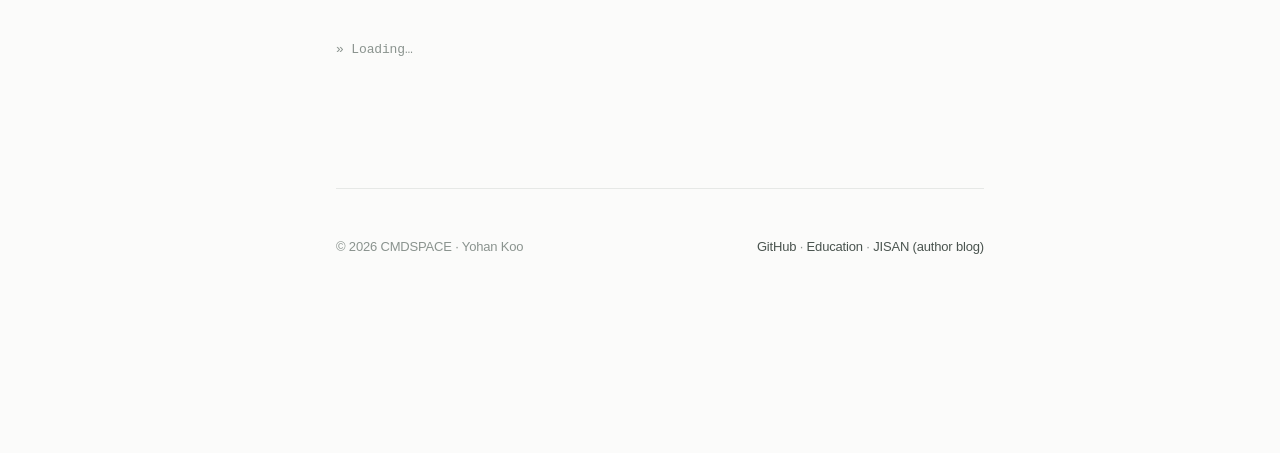
==== commit ad74008c: "v4.15.1 — 🏛 CMDS Guide 보류 해제: 태그 노이즈 정리 (2.12)" ====
--- a/docs/index.html
+++ b/docs/index.html
@@ -3,7 +3,7 @@
 <head>
     <meta charset="UTF-8">
     <meta name="viewport" content="width=device-width, initial-scale=1.0">
-    <title>CMDS System Files v4.15.0 — Knowledge Architecture</title>
+    <title>CMDS System Files v4.15.1 — Knowledge Architecture</title>
     <meta name="description" content="CMDS (CMDSPACE) Personal Knowledge Management System — 6 core system files, 9 shared rules, 8 slash commands for AI agents and human users.">
     <link rel="icon" type="image/png" href="/assets/logos/cmds-logo-round.png">
     <link rel="apple-touch-icon" href="/assets/logos/cmds-logo-round.png">
@@ -11,7 +11,7 @@
     <!-- Open Graph (1200×630 dedicated docs OG image — dark Pink variant) -->
     <meta property="og:type" content="article">
     <meta property="og:site_name" content="CMDS System Files">
-    <meta property="og:title" content="CMDS System Files v4.15.0 — Technical Documentation">
+    <meta property="og:title" content="CMDS System Files v4.15.1 — Technical Documentation">
     <meta property="og:description" content="Six files, ordered by precedence. The complete technical documentation for CMDS knowledge architecture — rules, patterns, and workflows.">
     <meta property="og:url" content="https://system.cmdspace.work/docs/">
     <meta property="og:image" content="https://system.cmdspace.work/assets/og/og-docs.png">
@@ -19,16 +19,16 @@
     <meta property="og:image:type" content="image/png">
     <meta property="og:image:width" content="1200">
     <meta property="og:image:height" content="630">
-    <meta property="og:image:alt" content="CMDS System Files v4.15.0 — Technical documentation: six files ordered by precedence">
+    <meta property="og:image:alt" content="CMDS System Files v4.15.1 — Technical documentation: six files ordered by precedence">
     <meta property="og:locale" content="en_US">
     <meta property="og:locale:alternate" content="ko_KR">
 
     <!-- Twitter / X -->
     <meta name="twitter:card" content="summary_large_image">
-    <meta name="twitter:title" content="CMDS System Files v4.15.0 — Technical Documentation">
+    <meta name="twitter:title" content="CMDS System Files v4.15.1 — Technical Documentation">
     <meta name="twitter:description" content="Six files, ordered by precedence. Complete technical documentation for CMDS knowledge architecture.">
     <meta name="twitter:image" content="https://system.cmdspace.work/assets/og/og-docs.png">
-    <meta name="twitter:image:alt" content="CMDS System Files v4.15.0 — Technical documentation">
+    <meta name="twitter:image:alt" content="CMDS System Files v4.15.1 — Technical documentation">
 
     <link rel="stylesheet" href="https://cdn.jsdelivr.net/gh/orioncactus/pretendard@v1.3.9/dist/web/static/pretendard.min.css" />
 
@@ -778,7 +778,7 @@
     <a class="brand" href="/">
         <img class="brand-mark" src="/assets/logos/cmds-logo-round.png" alt="CMDS" width="28" height="28">
         <span>CMDS System Files</span>
-        <span class="brand-version">v4.15.0</span>
+        <span class="brand-version">v4.15.1</span>
     </a>
     <nav class="header-nav-inline">
         <a href="/" class="nav-home" title="Back to landing">
@@ -877,7 +877,7 @@
 
             <!-- HERO -->
             <section class="hero" id="overview">
-                <div class="hero-eyebrow">CMDS · 2026-10-21 · v4.15.0</div>
+                <div class="hero-eyebrow">CMDS · 2026-10-21 · v4.15.1</div>
                 <h1 class="hero-title">
                     <span class="en-only">A knowledge <em>architecture</em>,<br>shared openly.</span>
                     <span class="ko-only"><em>지식 아키텍처</em>를<br>공유합니다.</span>
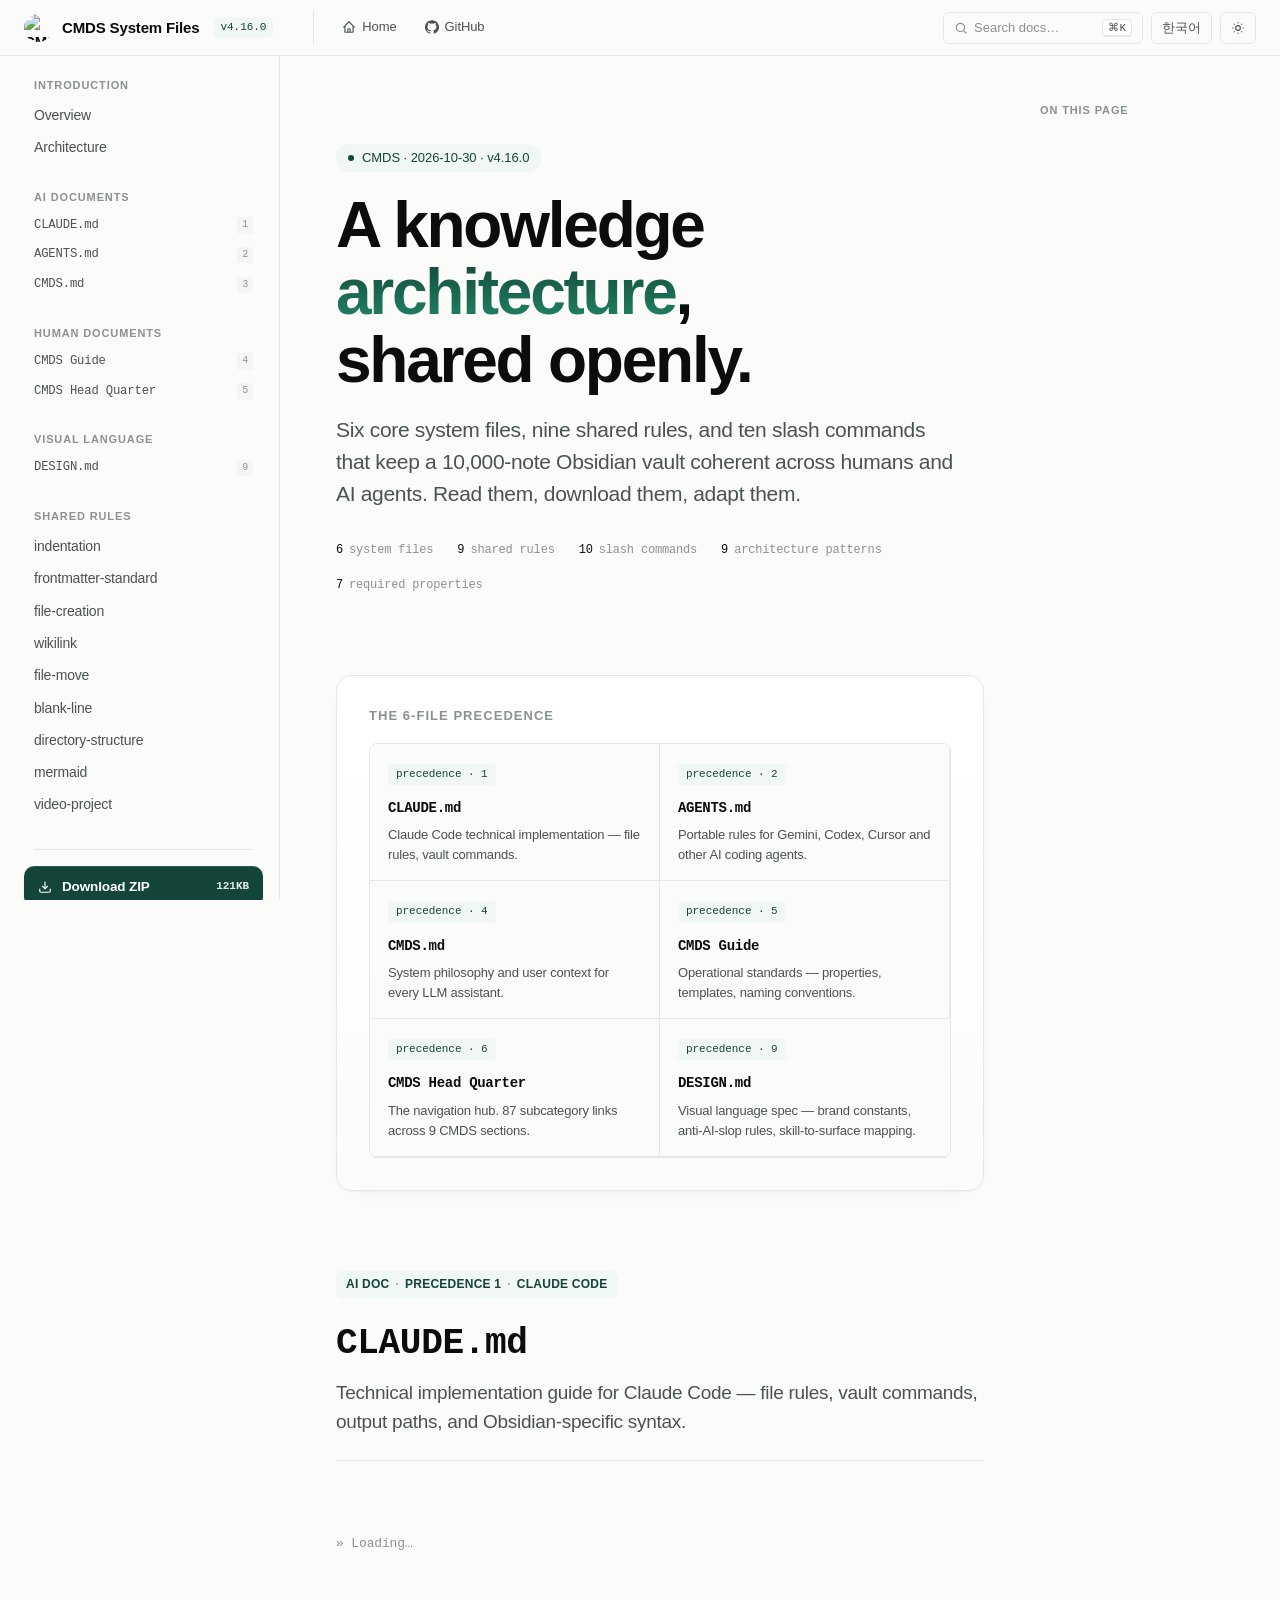
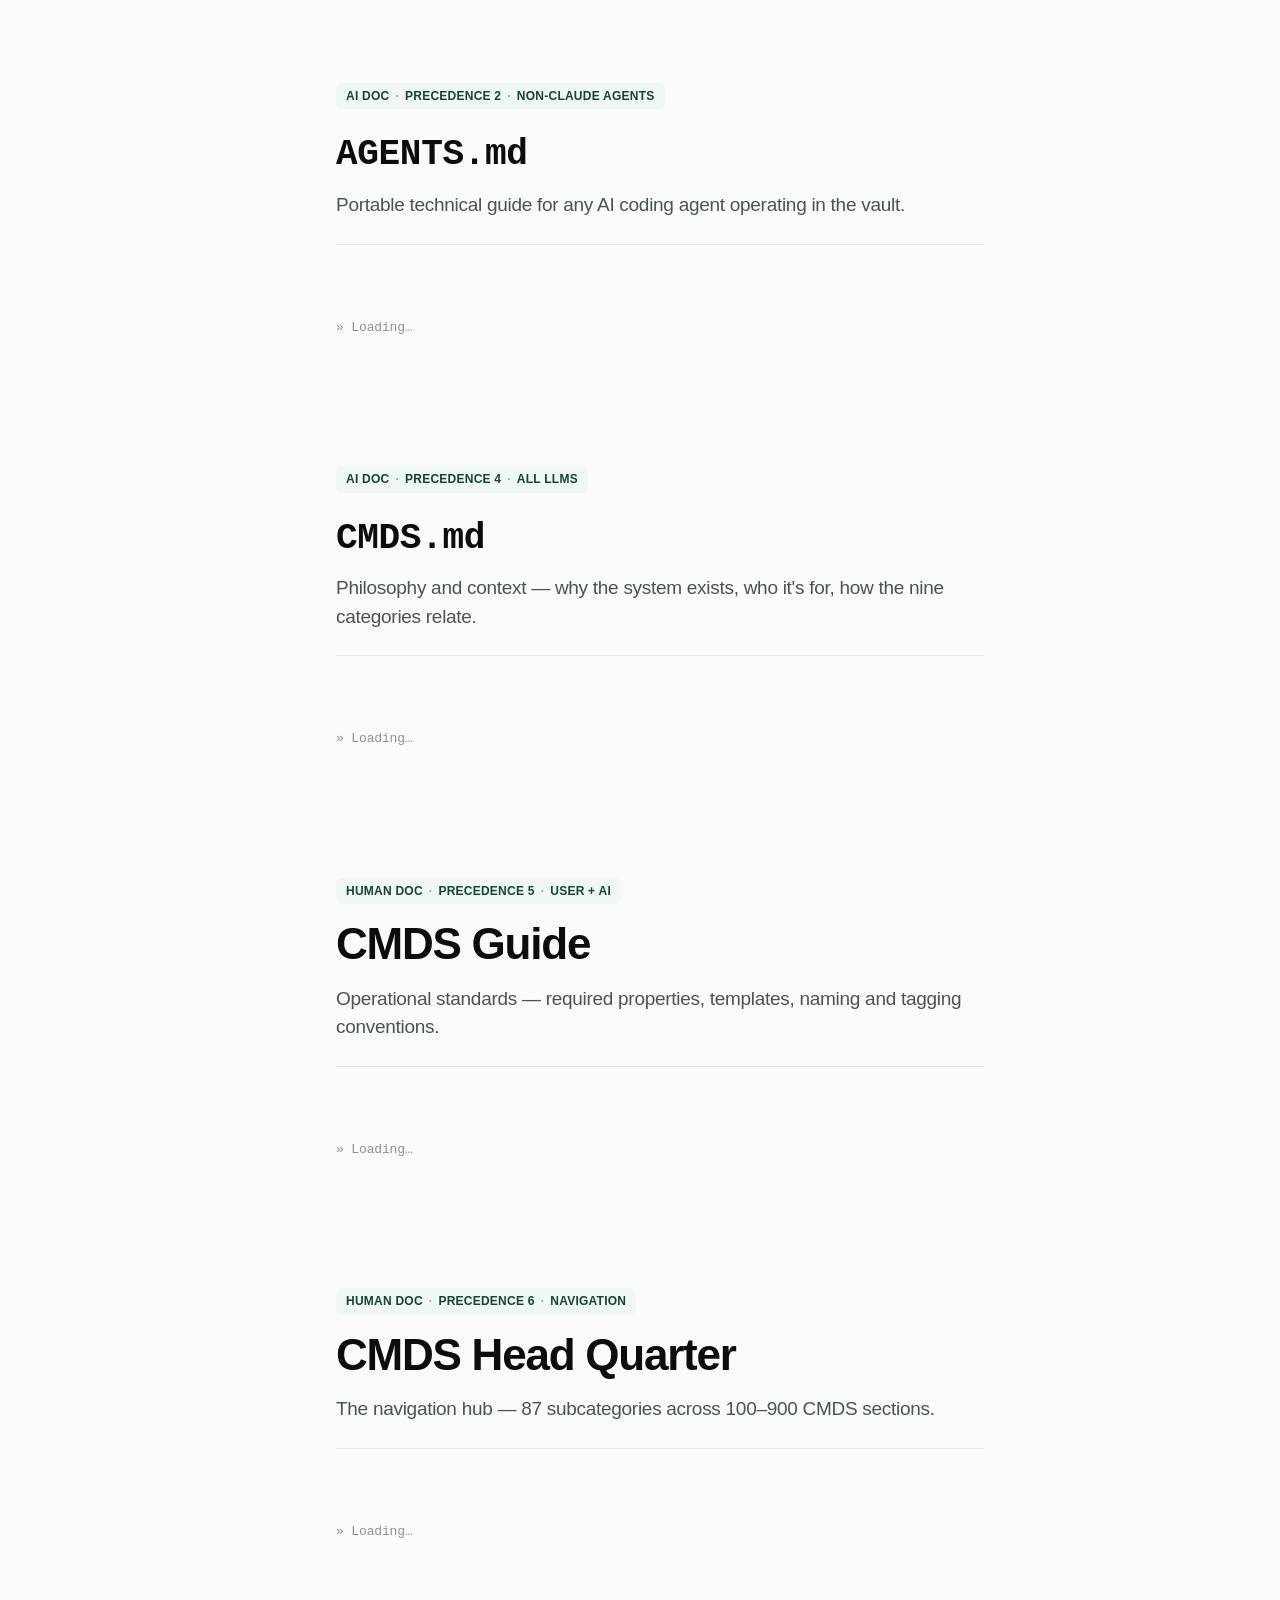
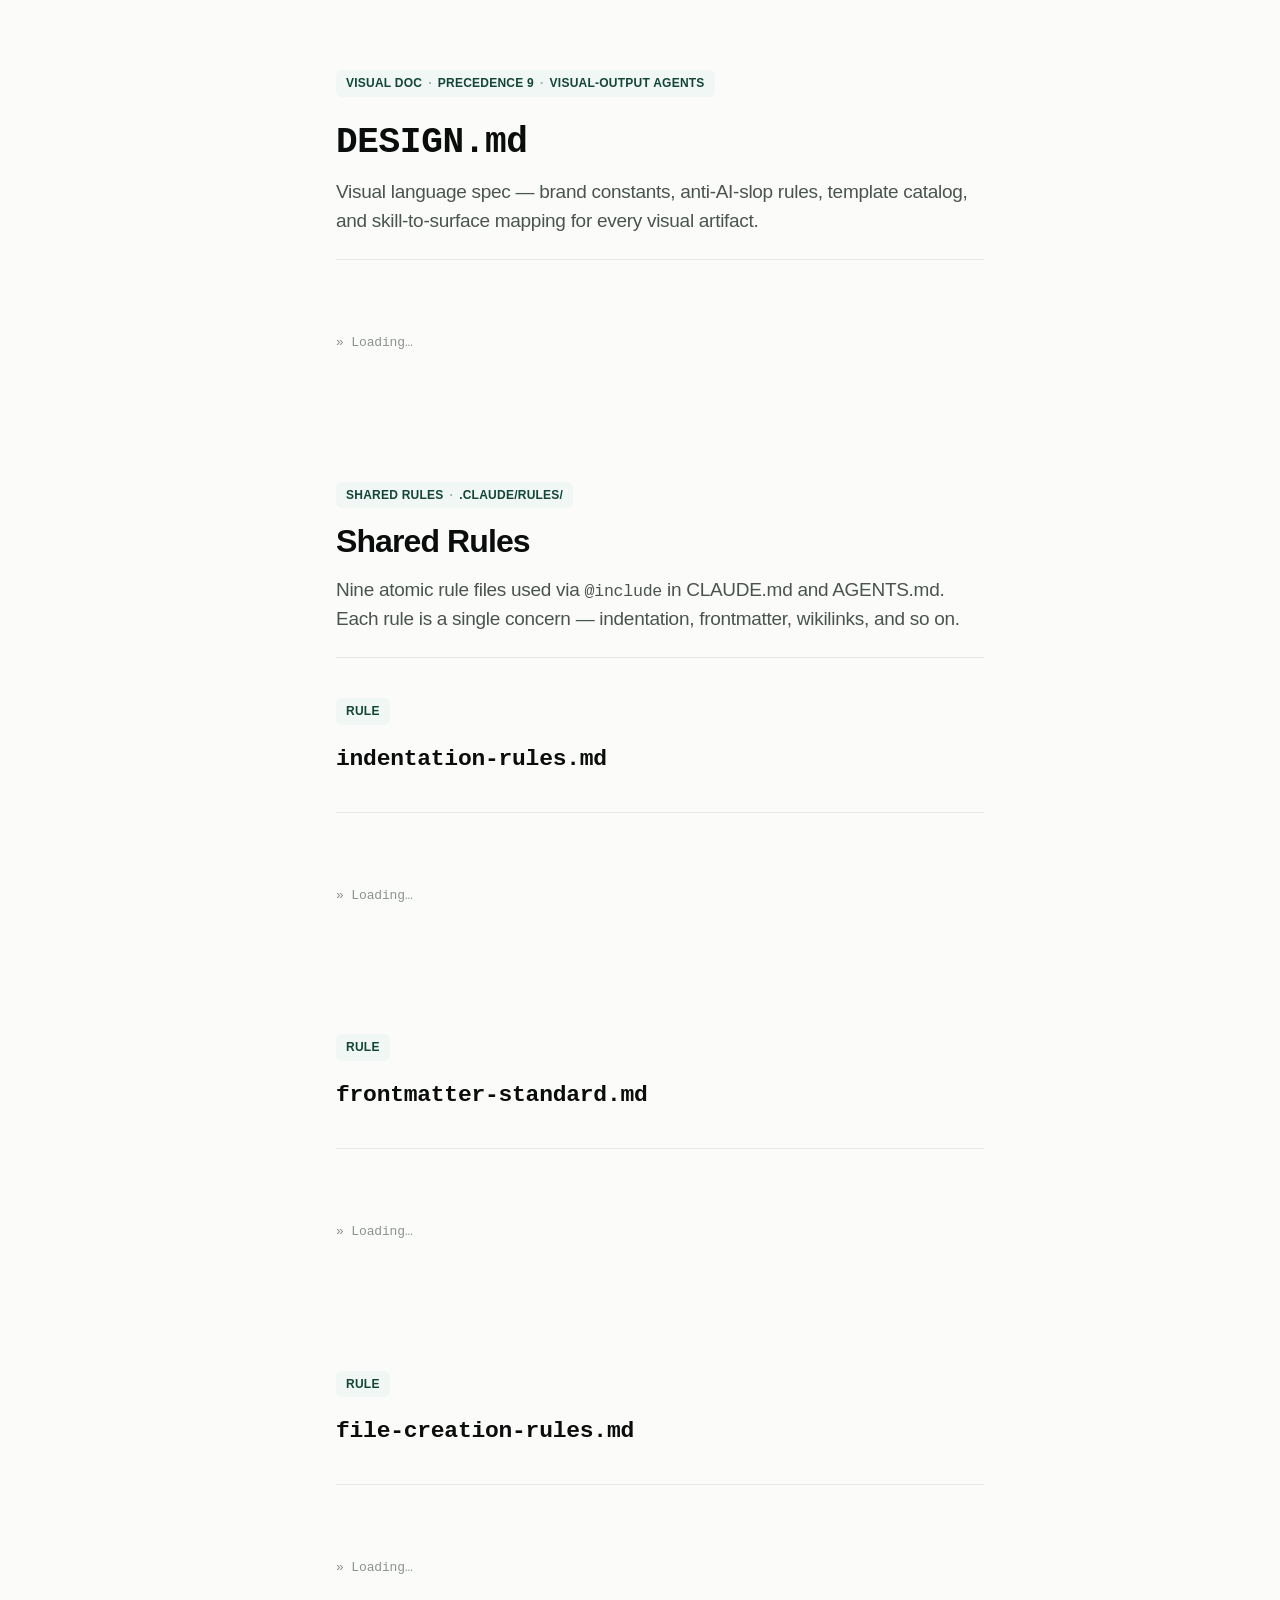
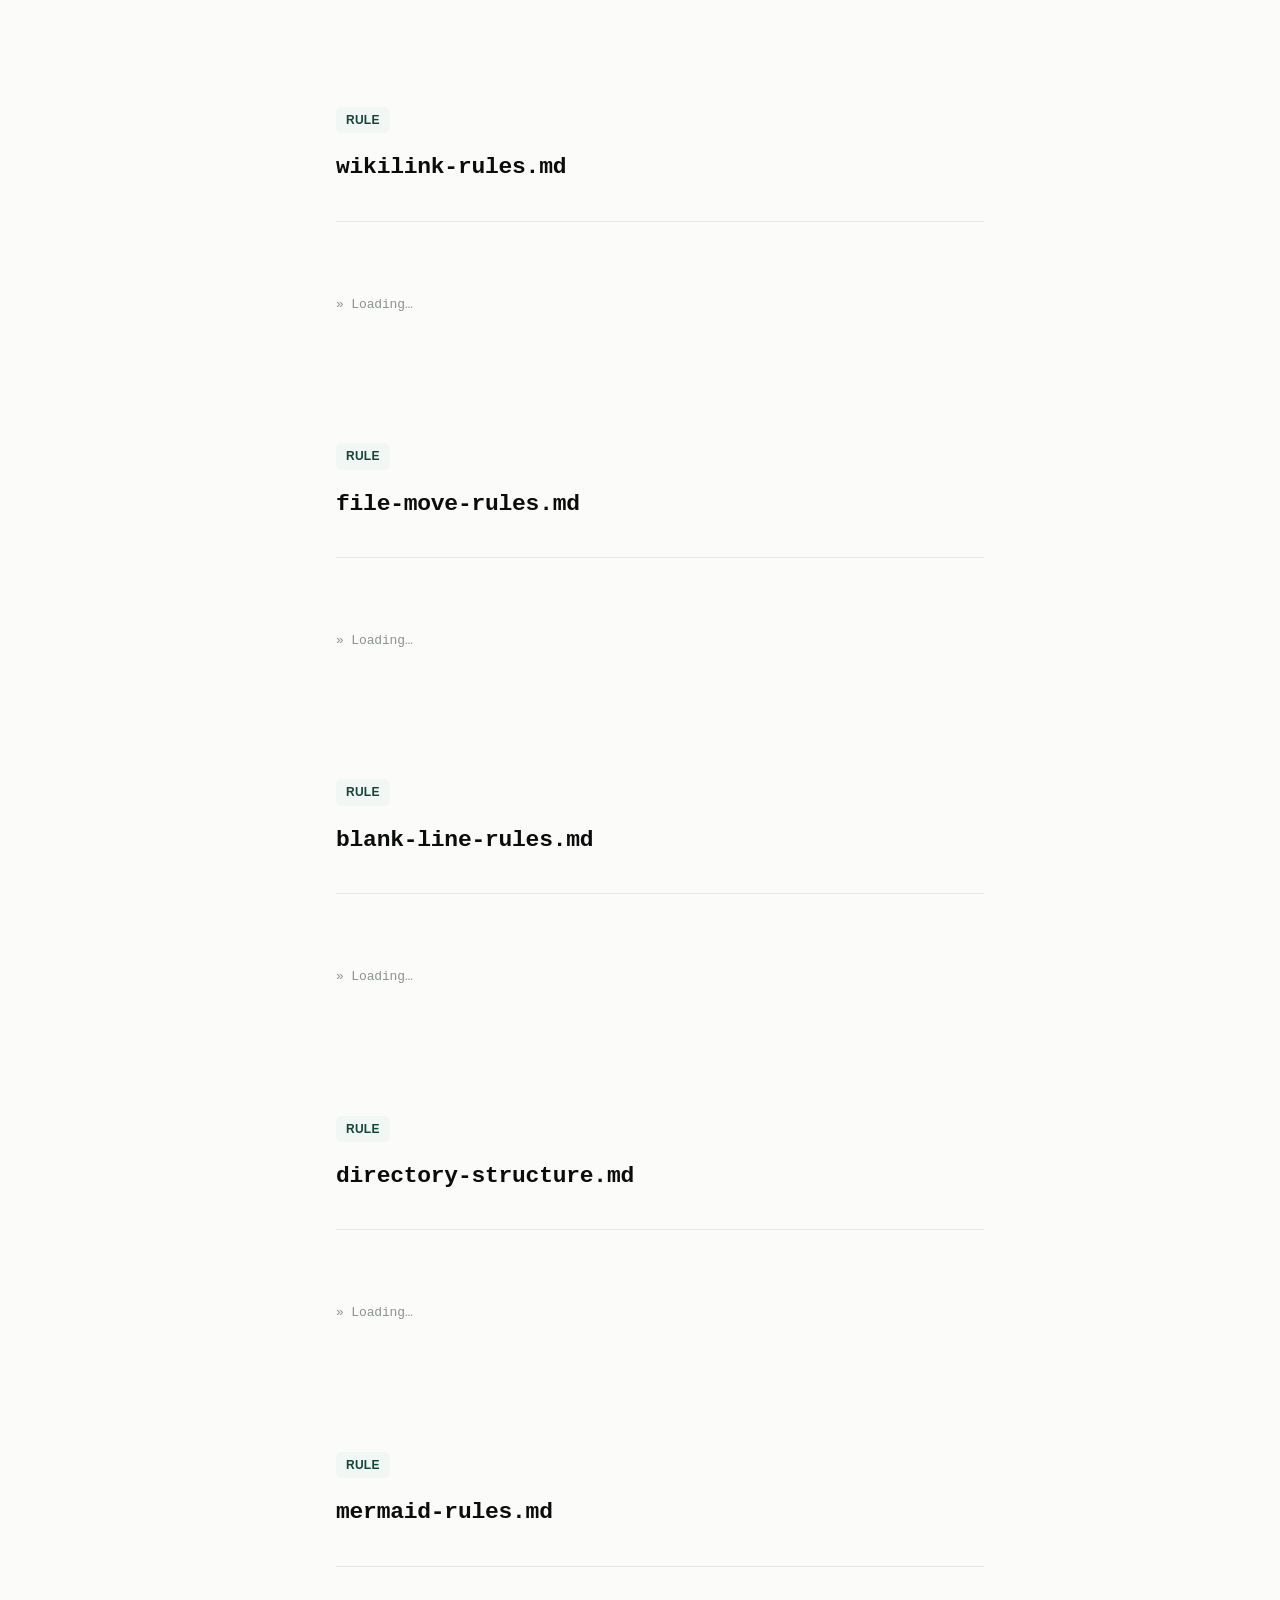
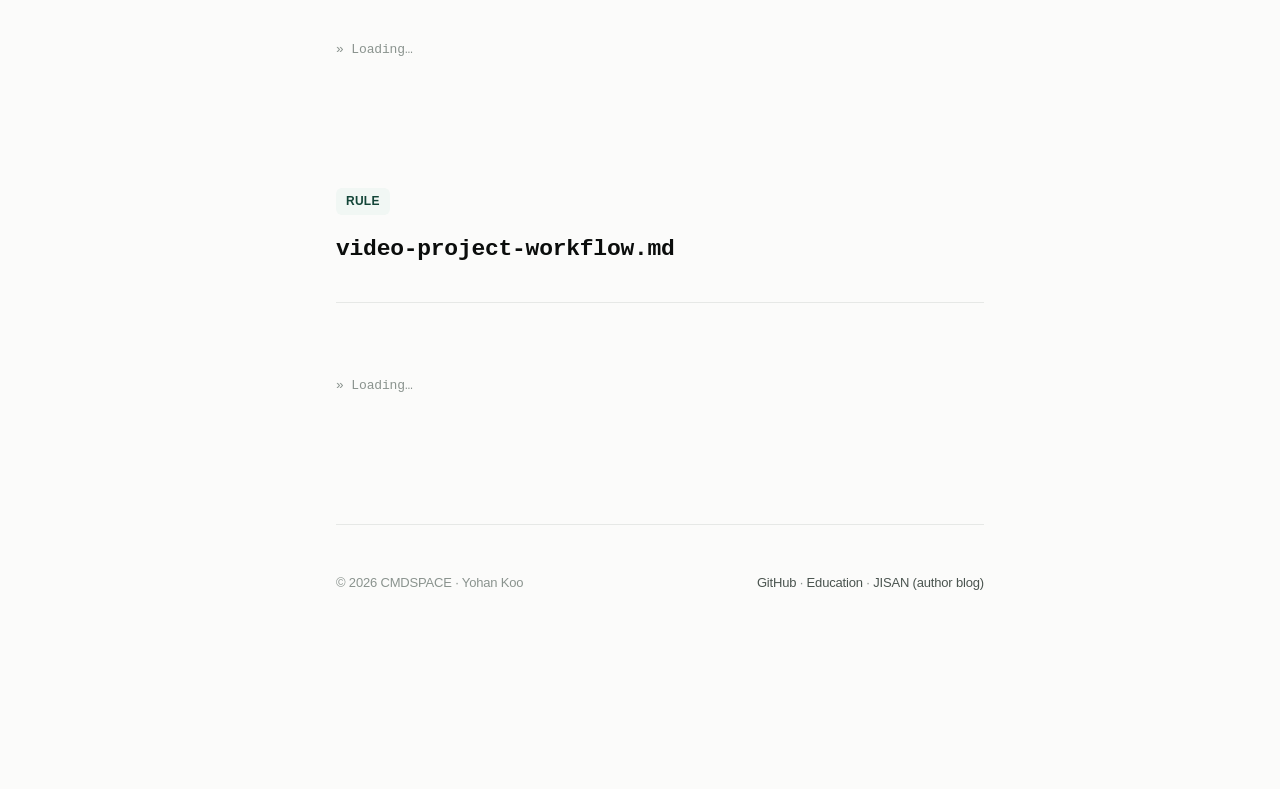
==== commit 5bfcf024: "v4.16.0 — system files sync 2026-10-30" ====
--- a/docs/index.html
+++ b/docs/index.html
@@ -3,15 +3,15 @@
 <head>
     <meta charset="UTF-8">
     <meta name="viewport" content="width=device-width, initial-scale=1.0">
-    <title>CMDS System Files v4.15.1 — Knowledge Architecture</title>
-    <meta name="description" content="CMDS (CMDSPACE) Personal Knowledge Management System — 6 core system files, 9 shared rules, 8 slash commands for AI agents and human users.">
+    <title>CMDS System Files v4.16.0 — Knowledge Architecture</title>
+    <meta name="description" content="CMDS (CMDSPACE) Personal Knowledge Management System — 6 core system files, 9 shared rules, 10 slash commands for AI agents and human users.">
     <link rel="icon" type="image/png" href="/assets/logos/cmds-logo-round.png">
     <link rel="apple-touch-icon" href="/assets/logos/cmds-logo-round.png">
 
     <!-- Open Graph (1200×630 dedicated docs OG image — dark Pink variant) -->
     <meta property="og:type" content="article">
     <meta property="og:site_name" content="CMDS System Files">
-    <meta property="og:title" content="CMDS System Files v4.15.1 — Technical Documentation">
+    <meta property="og:title" content="CMDS System Files v4.16.0 — Technical Documentation">
     <meta property="og:description" content="Six files, ordered by precedence. The complete technical documentation for CMDS knowledge architecture — rules, patterns, and workflows.">
     <meta property="og:url" content="https://system.cmdspace.work/docs/">
     <meta property="og:image" content="https://system.cmdspace.work/assets/og/og-docs.png">
@@ -19,16 +19,16 @@
     <meta property="og:image:type" content="image/png">
     <meta property="og:image:width" content="1200">
     <meta property="og:image:height" content="630">
-    <meta property="og:image:alt" content="CMDS System Files v4.15.1 — Technical documentation: six files ordered by precedence">
+    <meta property="og:image:alt" content="CMDS System Files v4.16.0 — Technical documentation: six files ordered by precedence">
     <meta property="og:locale" content="en_US">
     <meta property="og:locale:alternate" content="ko_KR">
 
     <!-- Twitter / X -->
     <meta name="twitter:card" content="summary_large_image">
-    <meta name="twitter:title" content="CMDS System Files v4.15.1 — Technical Documentation">
+    <meta name="twitter:title" content="CMDS System Files v4.16.0 — Technical Documentation">
     <meta name="twitter:description" content="Six files, ordered by precedence. Complete technical documentation for CMDS knowledge architecture.">
     <meta name="twitter:image" content="https://system.cmdspace.work/assets/og/og-docs.png">
-    <meta name="twitter:image:alt" content="CMDS System Files v4.15.1 — Technical documentation">
+    <meta name="twitter:image:alt" content="CMDS System Files v4.16.0 — Technical documentation">
 
     <link rel="stylesheet" href="https://cdn.jsdelivr.net/gh/orioncactus/pretendard@v1.3.9/dist/web/static/pretendard.min.css" />
 
@@ -778,7 +778,7 @@
     <a class="brand" href="/">
         <img class="brand-mark" src="/assets/logos/cmds-logo-round.png" alt="CMDS" width="28" height="28">
         <span>CMDS System Files</span>
-        <span class="brand-version">v4.15.1</span>
+        <span class="brand-version">v4.16.0</span>
     </a>
     <nav class="header-nav-inline">
         <a href="/" class="nav-home" title="Back to landing">
@@ -849,6 +849,7 @@
                 <li><a href="#rule-frontmatter" data-target="rule-frontmatter">frontmatter-standard</a></li>
                 <li><a href="#rule-file-creation" data-target="rule-file-creation">file-creation</a></li>
                 <li><a href="#rule-wikilink" data-target="rule-wikilink">wikilink</a></li>
+                <li><a href="#rule-file-move" data-target="rule-file-move">file-move</a></li>
                 <li><a href="#rule-blank-line" data-target="rule-blank-line">blank-line</a></li>
                 <li><a href="#rule-directory" data-target="rule-directory">directory-structure</a></li>
                 <li><a href="#rule-mermaid" data-target="rule-mermaid">mermaid</a></li>
@@ -877,19 +878,19 @@
 
             <!-- HERO -->
             <section class="hero" id="overview">
-                <div class="hero-eyebrow">CMDS · 2026-10-21 · v4.15.1</div>
+                <div class="hero-eyebrow">CMDS · 2026-10-30 · v4.16.0</div>
                 <h1 class="hero-title">
                     <span class="en-only">A knowledge <em>architecture</em>,<br>shared openly.</span>
                     <span class="ko-only"><em>지식 아키텍처</em>를<br>공유합니다.</span>
                 </h1>
                 <p class="hero-lede">
                     <span class="en-only">Six core system files, nine shared rules, and ten slash commands that keep a 10,000-note Obsidian vault coherent across humans and AI agents. Read them, download them, adapt them.</span>
-                    <span class="ko-only">만 개 이상의 노트를 가진 Obsidian 볼트를 사람과 AI 에이전트 양쪽에 대해 일관되게 유지하는 — 6개의 핵심 시스템 파일, 8개의 공유 규칙, 8개의 슬래시 커맨드. 읽고, 내려받고, 자신의 시스템에 맞추세요.</span>
+                    <span class="ko-only">만 개 이상의 노트를 가진 Obsidian 볼트를 사람과 AI 에이전트 양쪽에 대해 일관되게 유지하는 — 6개의 핵심 시스템 파일, 9개의 공유 규칙, 10개의 슬래시 커맨드. 읽고, 내려받고, 자신의 시스템에 맞추세요.</span>
                 </p>
                 <div class="hero-meta">
                     <span><strong>6</strong> <span data-i18n="meta.files">system files</span></span>
-                    <span><strong>8</strong> <span data-i18n="meta.rules">shared rules</span></span>
-                    <span><strong>8</strong> <span data-i18n="meta.commands">slash commands</span></span>
+                    <span><strong>9</strong> <span data-i18n="meta.rules">shared rules</span></span>
+                    <span><strong>10</strong> <span data-i18n="meta.commands">slash commands</span></span>
                     <span><strong>9</strong> <span data-i18n="meta.patterns">architecture patterns</span></span>
                     <span><strong>7</strong> <span data-i18n="meta.props">required properties</span></span>
                 </div>
@@ -910,19 +911,19 @@
                         <div class="ac-desc"><span class="en-only">Portable rules for Gemini, Codex, Cursor and other AI coding agents.</span><span class="ko-only">Gemini, Codex, Cursor 등 타 AI 코딩 에이전트용 이식 규칙.</span></div>
                     </div>
                     <div class="arch-cell">
-                        <div class="ac-idx">precedence · 3</div>
+                        <div class="ac-idx">precedence · 4</div>
                         <div class="ac-name"><code>CMDS.md</code></div>
                         <div class="ac-desc"><span class="en-only">System philosophy and user context for every LLM assistant.</span><span class="ko-only">모든 LLM 어시스턴트를 위한 시스템 철학과 사용자 컨텍스트.</span></div>
                     </div>
                     <div class="arch-cell">
-                        <div class="ac-idx">precedence · 4</div>
+                        <div class="ac-idx">precedence · 5</div>
                         <div class="ac-name"><code>CMDS Guide</code></div>
                         <div class="ac-desc"><span class="en-only">Operational standards — properties, templates, naming conventions.</span><span class="ko-only">운영 표준 — 프로퍼티, 템플릿, 이름 규칙.</span></div>
                     </div>
                     <div class="arch-cell">
-                        <div class="ac-idx">precedence · 5</div>
+                        <div class="ac-idx">precedence · 6</div>
                         <div class="ac-name"><code>CMDS Head Quarter</code></div>
-                        <div class="ac-desc"><span class="en-only">The navigation hub. 91 category links across 9 CMDS sections.</span><span class="ko-only">네비게이션 허브. 9개 CMDS 섹션의 91개 카테고리 링크.</span></div>
+                        <div class="ac-desc"><span class="en-only">The navigation hub. 87 subcategory links across 9 CMDS sections.</span><span class="ko-only">네비게이션 허브. 9개 CMDS 섹션의 87개 하위 카테고리 링크.</span></div>
                     </div>
                     <div class="arch-cell">
                         <div class="ac-idx">precedence · 9</div>
@@ -951,29 +952,29 @@
                 <div class="doc-body loading">Loading…</div>
             </article>
 
-            <article class="doc" id="cmds-md" data-file="CMDS.md" data-precedence="3" data-audience="All LLM assistants">
-                <div class="doc-header">
-                    <div class="doc-kicker">AI DOC <span class="dot">·</span> precedence 3 <span class="dot">·</span> All LLMs</div>
+            <article class="doc" id="cmds-md" data-file="CMDS.md" data-precedence="4" data-audience="All LLM assistants">
+                <div class="doc-header">
+                    <div class="doc-kicker">AI DOC <span class="dot">·</span> precedence 4 <span class="dot">·</span> All LLMs</div>
                     <h2 class="doc-title"><code>CMDS.md</code></h2>
                     <p class="doc-desc" data-i18n="doc.cmds.desc">Philosophy and context — why the system exists, who it's for, how the nine categories relate.</p>
                 </div>
                 <div class="doc-body loading">Loading…</div>
             </article>
 
-            <article class="doc" id="cmds-guide" data-file="CMDS-Guide.md" data-precedence="4" data-audience="Human + AI">
-                <div class="doc-header">
-                    <div class="doc-kicker">HUMAN DOC <span class="dot">·</span> precedence 4 <span class="dot">·</span> User + AI</div>
+            <article class="doc" id="cmds-guide" data-file="CMDS-Guide.md" data-precedence="5" data-audience="Human + AI">
+                <div class="doc-header">
+                    <div class="doc-kicker">HUMAN DOC <span class="dot">·</span> precedence 5 <span class="dot">·</span> User + AI</div>
                     <h2 class="doc-title">CMDS Guide</h2>
                     <p class="doc-desc" data-i18n="doc.guide.desc">Operational standards — required properties, templates, naming and tagging conventions.</p>
                 </div>
                 <div class="doc-body loading">Loading…</div>
             </article>
 
-            <article class="doc" id="cmds-hq" data-file="CMDS-Head-Quarter.md" data-precedence="5" data-audience="User">
-                <div class="doc-header">
-                    <div class="doc-kicker">HUMAN DOC <span class="dot">·</span> precedence 5 <span class="dot">·</span> Navigation</div>
+            <article class="doc" id="cmds-hq" data-file="CMDS-Head-Quarter.md" data-precedence="6" data-audience="User">
+                <div class="doc-header">
+                    <div class="doc-kicker">HUMAN DOC <span class="dot">·</span> precedence 6 <span class="dot">·</span> Navigation</div>
                     <h2 class="doc-title">CMDS Head Quarter</h2>
-                    <p class="doc-desc" data-i18n="doc.hq.desc">The navigation hub — 91 categories across 100–900 CMDS sections.</p>
+                    <p class="doc-desc" data-i18n="doc.hq.desc">The navigation hub — 87 subcategories across 100–900 CMDS sections.</p>
                 </div>
                 <div class="doc-body loading">Loading…</div>
             </article>
@@ -992,7 +993,7 @@
                 <div class="doc-header">
                     <div class="doc-kicker">SHARED RULES <span class="dot">·</span> .claude/rules/</div>
                     <h2 class="doc-title" style="font-size: 32px;">Shared Rules</h2>
-                    <p class="doc-desc" data-i18n="doc.rules.desc">Eight atomic rule files used via <code>@include</code> in CLAUDE.md and AGENTS.md. Each rule is a single concern — indentation, frontmatter, wikilinks, and so on.</p>
+                    <p class="doc-desc" data-i18n="doc.rules.desc">Nine atomic rule files used via <code>@include</code> in CLAUDE.md and AGENTS.md. Each rule is a single concern — indentation, frontmatter, wikilinks, and so on.</p>
                 </div>
             </section>
 
@@ -1024,6 +1025,14 @@
                 <div class="doc-header">
                     <div class="doc-kicker">RULE</div>
                     <h2 class="doc-title" style="font-size: 28px;"><code>wikilink-rules.md</code></h2>
+                </div>
+                <div class="doc-body loading">Loading…</div>
+            </article>
+
+            <article class="doc" id="rule-file-move" data-file="rules/file-move-rules.md">
+                <div class="doc-header">
+                    <div class="doc-kicker">RULE</div>
+                    <h2 class="doc-title" style="font-size: 28px;"><code>file-move-rules.md</code></h2>
                 </div>
                 <div class="doc-body loading">Loading…</div>
             </article>
@@ -1118,9 +1127,9 @@
             'doc.agents.desc': 'Portable technical guide for any AI coding agent operating in the vault.',
             'doc.cmds.desc': 'Philosophy and context — why the system exists, who it\'s for, how the nine categories relate.',
             'doc.guide.desc': 'Operational standards — required properties, templates, naming and tagging conventions.',
-            'doc.hq.desc': 'The navigation hub — 91 categories across 100–900 CMDS sections.',
+            'doc.hq.desc': 'The navigation hub — 87 subcategories across 100–900 CMDS sections.',
             'doc.design.desc': 'Visual language spec — brand constants, anti-AI-slop rules, template catalog, and skill-to-surface mapping for every visual artifact.',
-            'doc.rules.desc': 'Eight atomic rule files used via @include in CLAUDE.md and AGENTS.md.'
+            'doc.rules.desc': 'Nine atomic rule files used via @include in CLAUDE.md and AGENTS.md.'
         },
         ko: {
             'search.placeholder': '문서 검색…',
@@ -1142,7 +1151,7 @@
             'doc.agents.desc': '볼트에서 동작하는 모든 AI 코딩 에이전트를 위한 이식 가능한 기술 가이드.',
             'doc.cmds.desc': '철학과 컨텍스트 — 왜 이 시스템이 존재하는지, 누구를 위한 것인지, 9개 카테고리의 관계.',
             'doc.guide.desc': '운영 표준 — 필수 프로퍼티, 템플릿, 이름과 태깅 규칙.',
-            'doc.hq.desc': '네비게이션 허브 — 100–900 CMDS 섹션의 91개 카테고리.',
+            'doc.hq.desc': '네비게이션 허브 — 100–900 CMDS 섹션의 87개 하위 카테고리.',
             'doc.design.desc': '시각 언어 명세 — 브랜드 상수, 안티-AI-슬롭 규칙, 템플릿 카탈로그, 모든 시각 산출물의 스킬↔서피스 매핑.',
             'doc.rules.desc': 'CLAUDE.md와 AGENTS.md에서 @include 로 사용되는 8개의 원자적 규칙 파일.'
         }
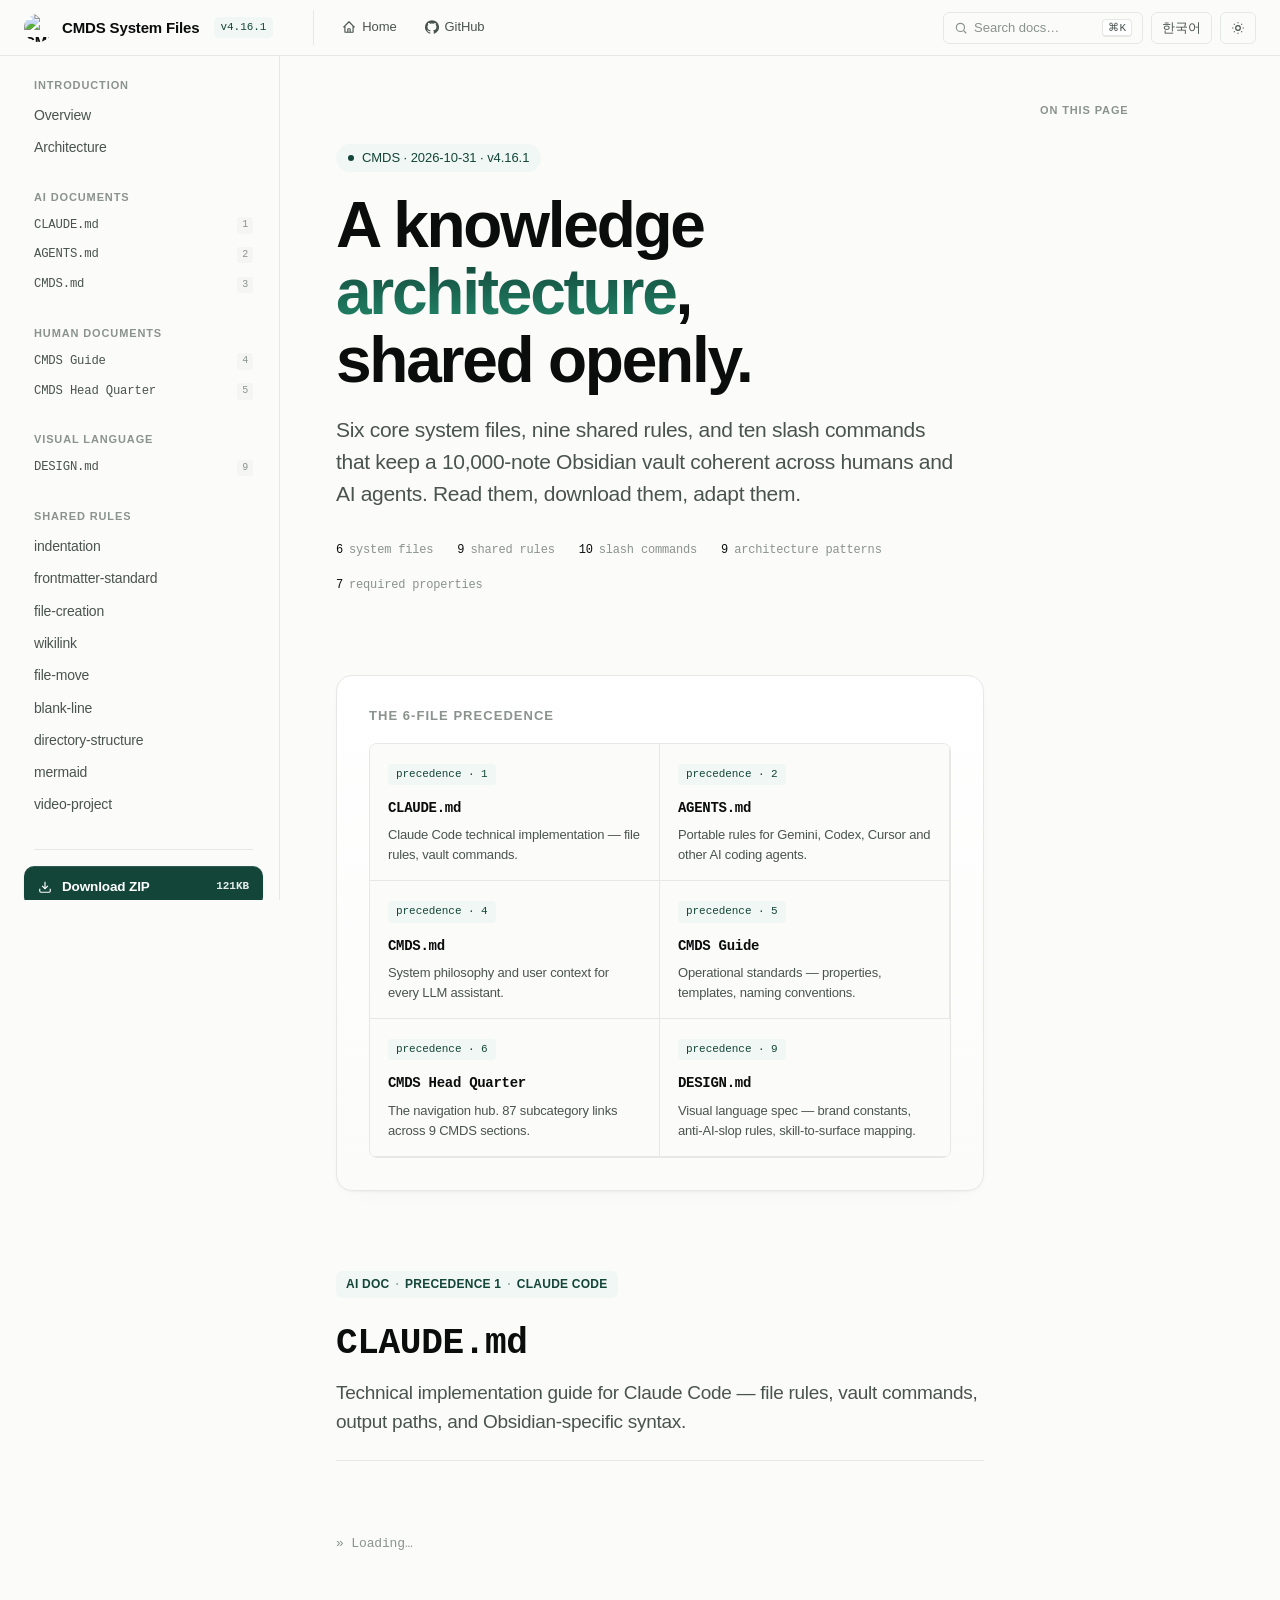
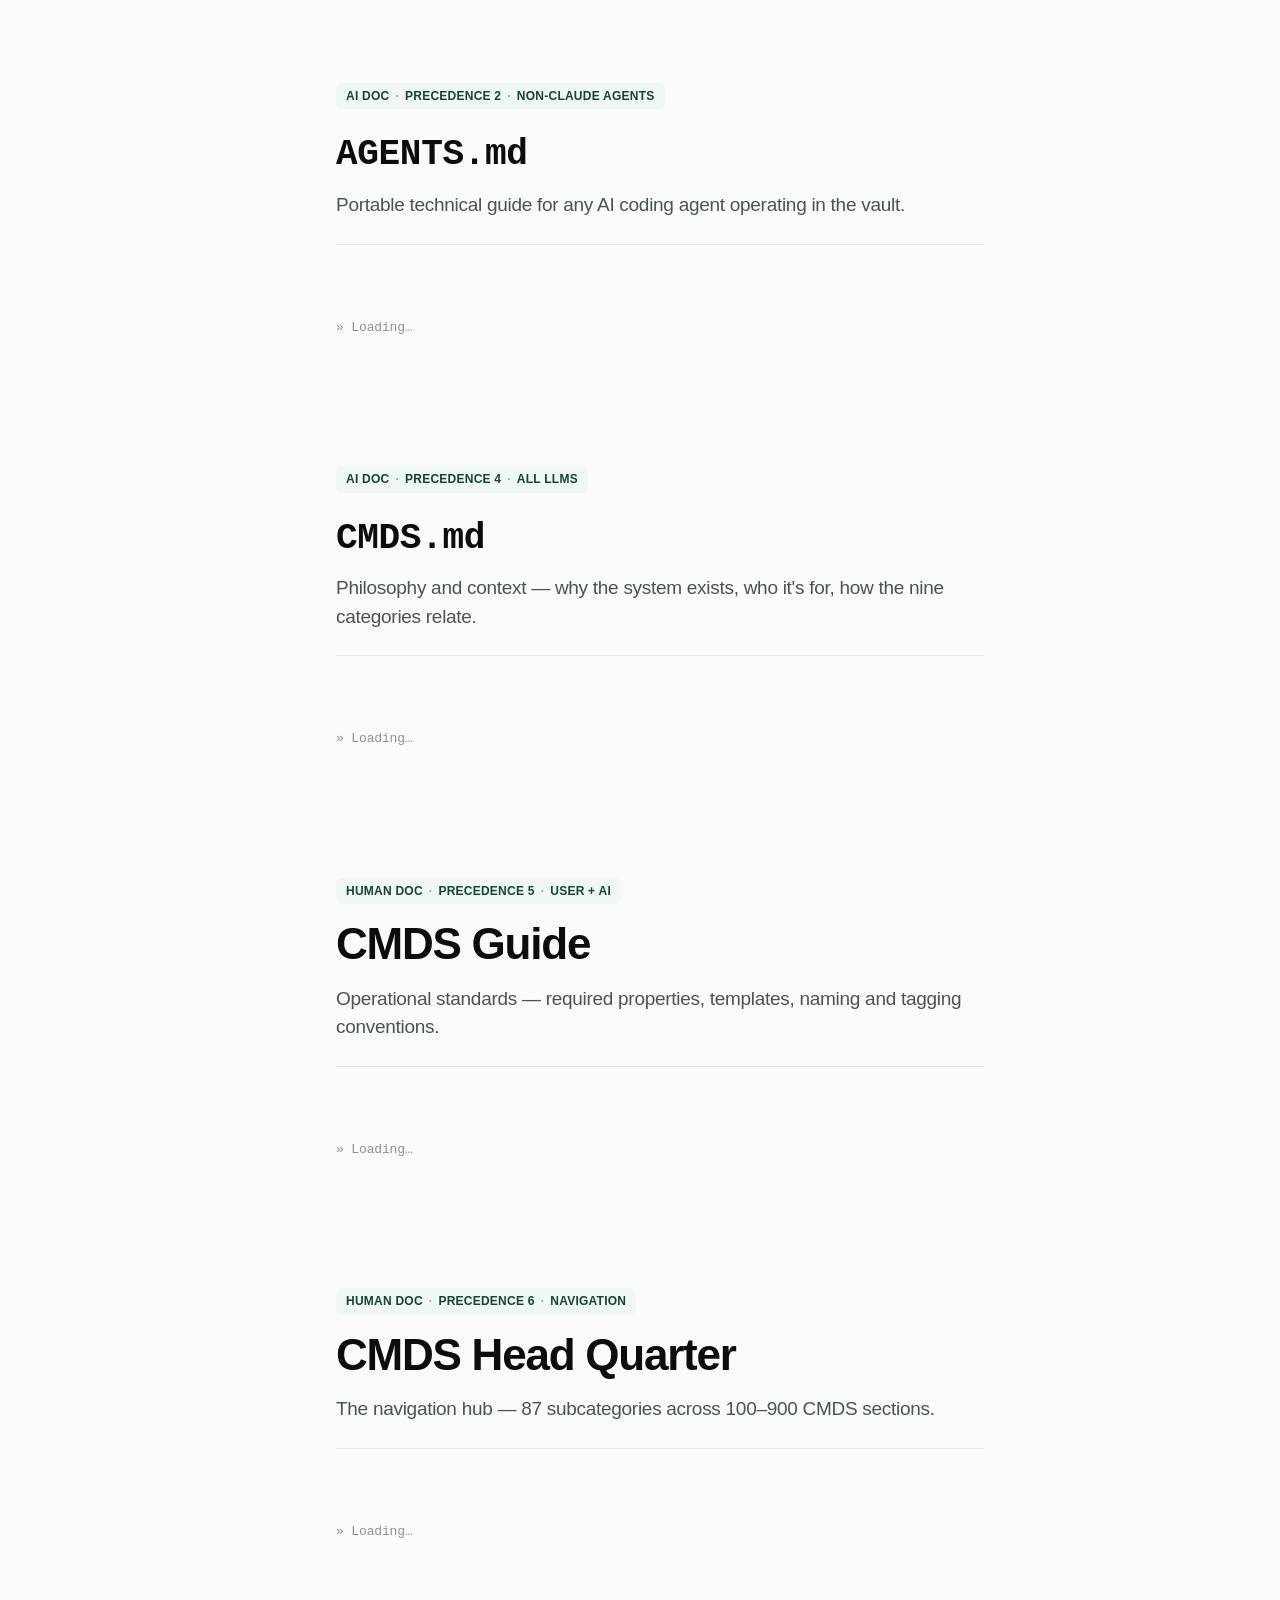
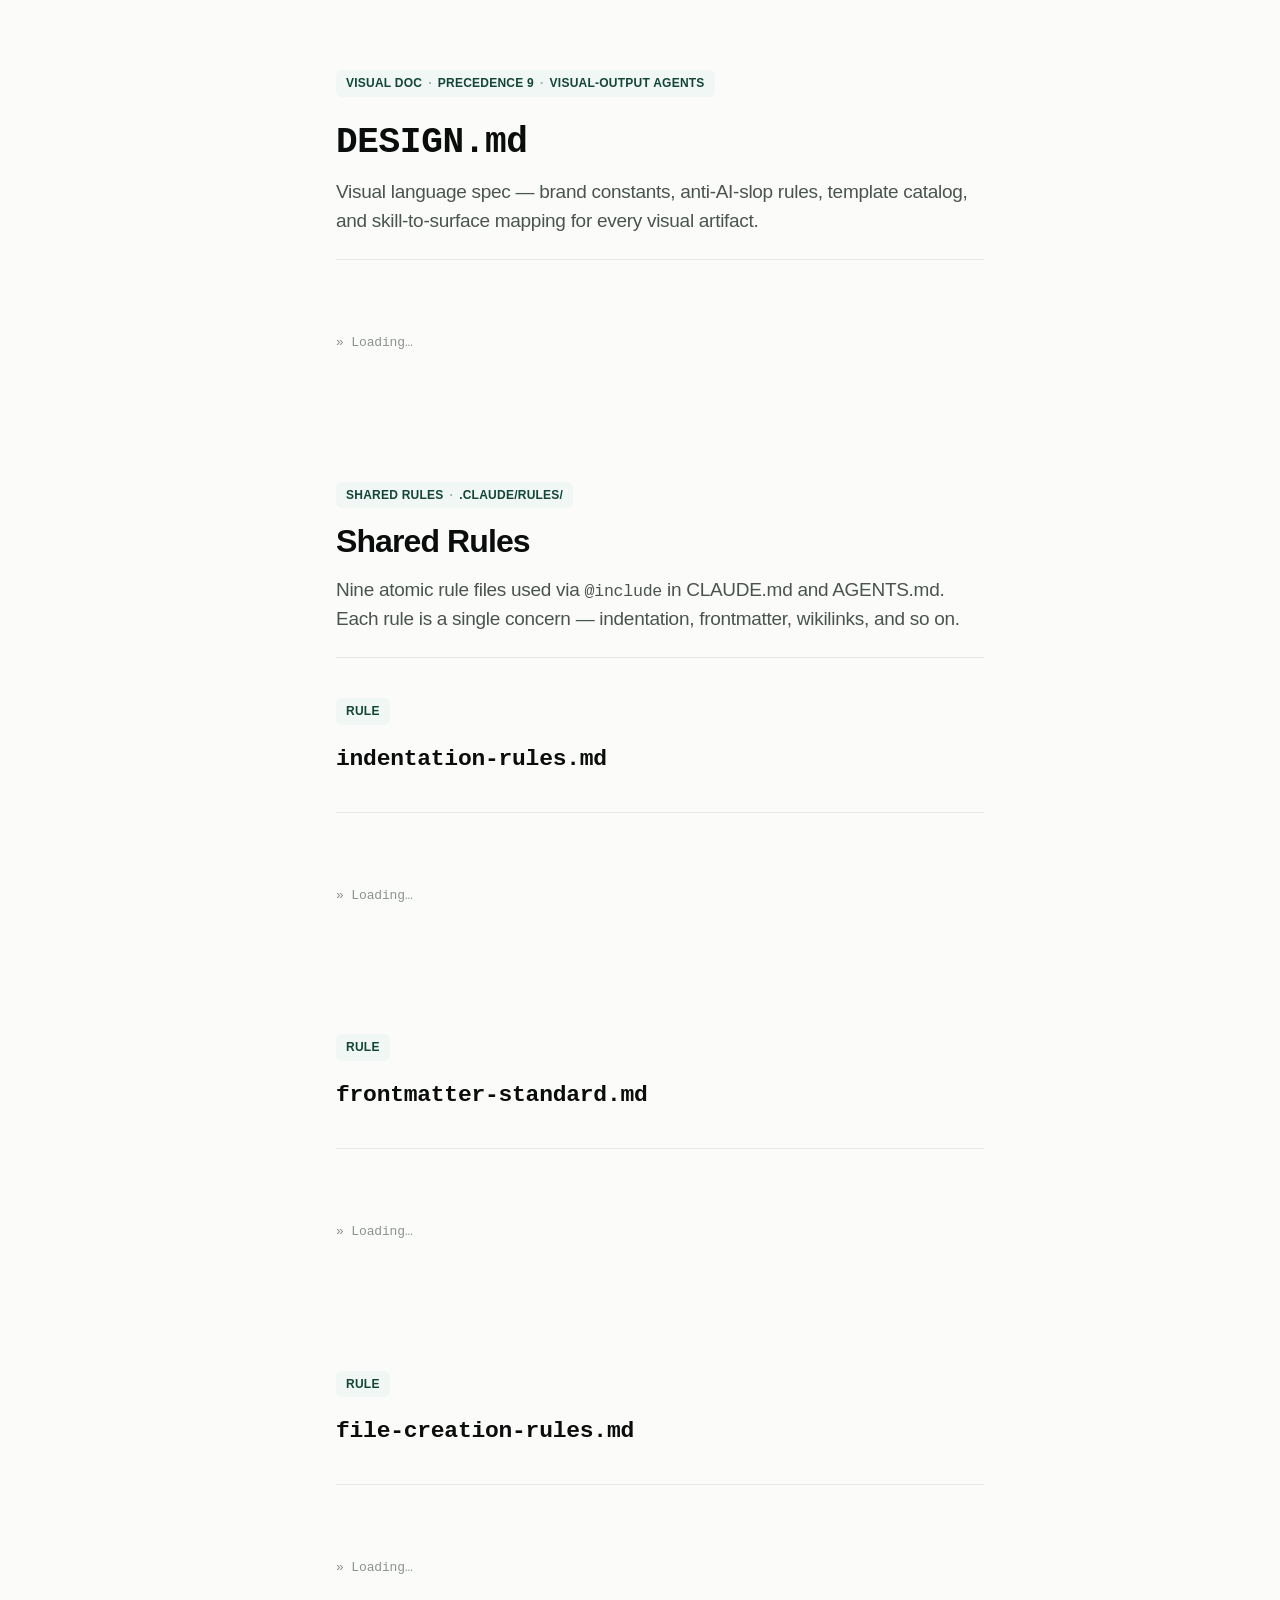
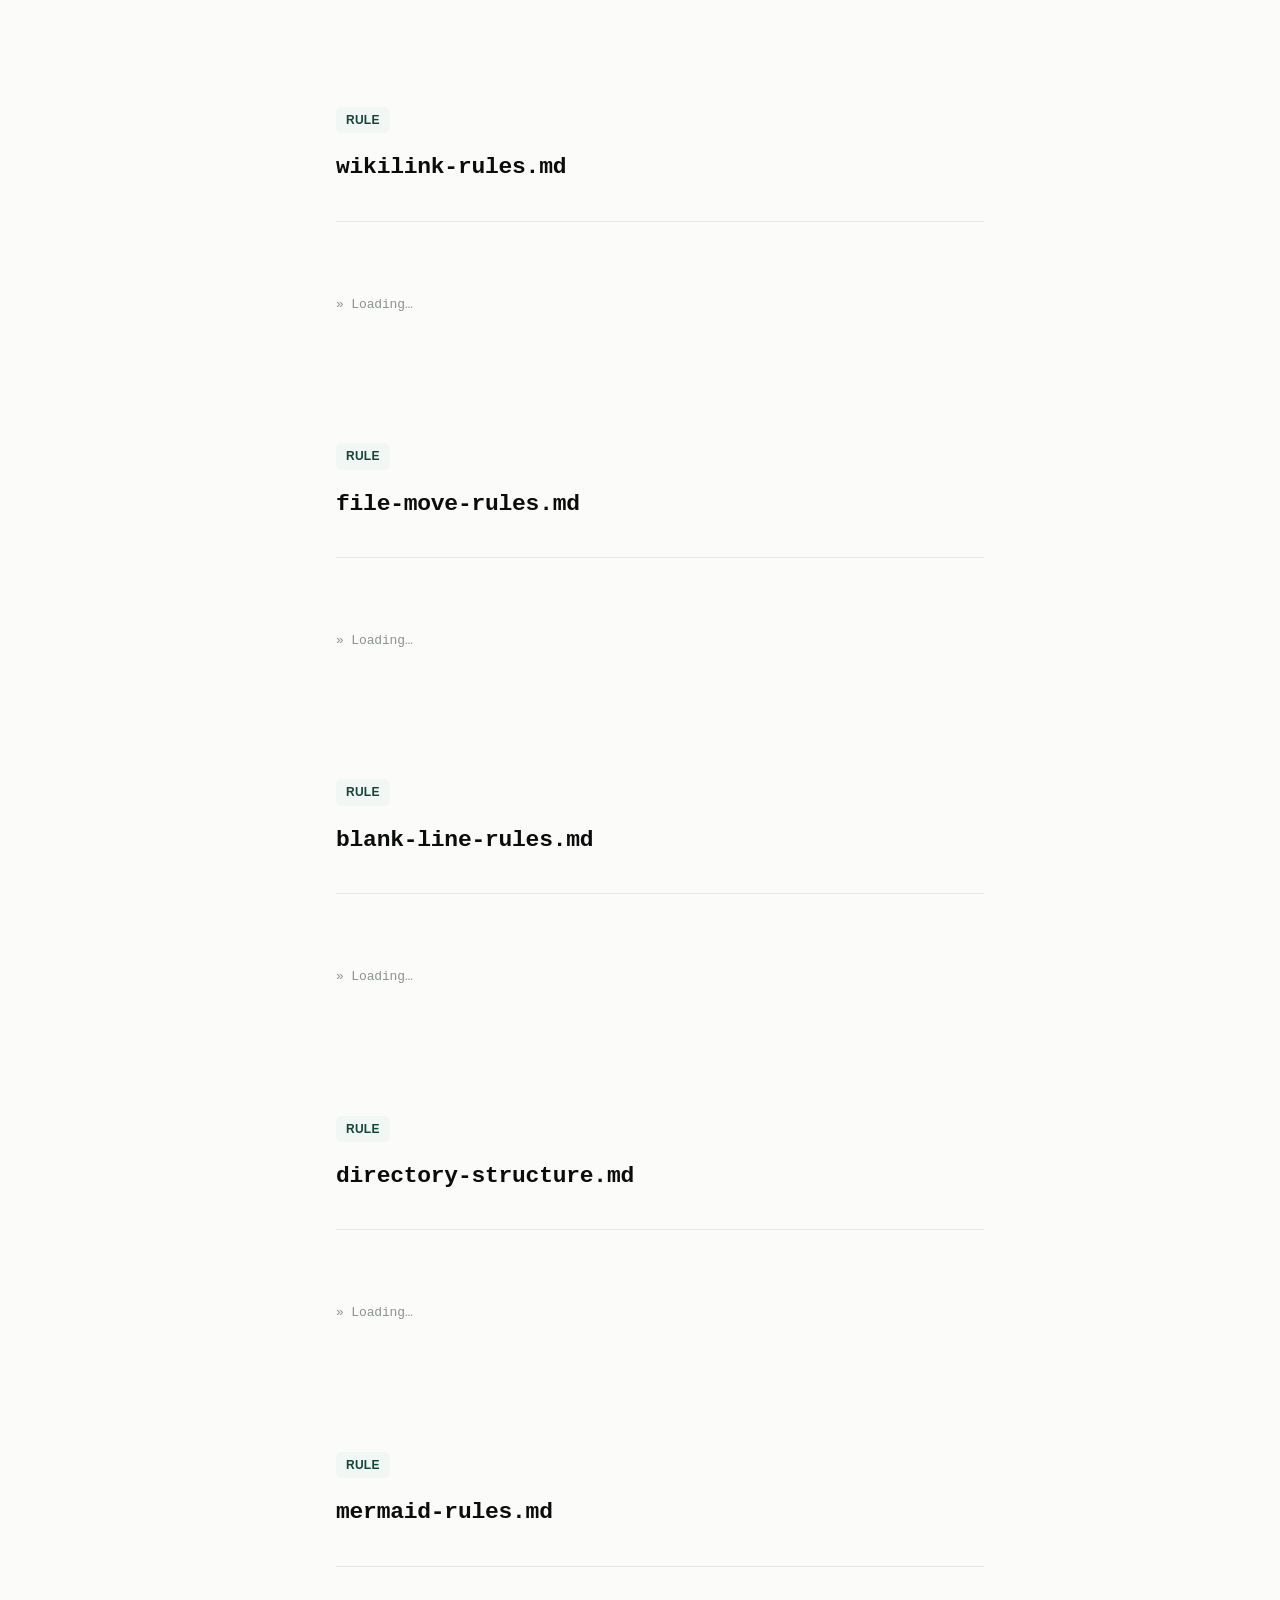
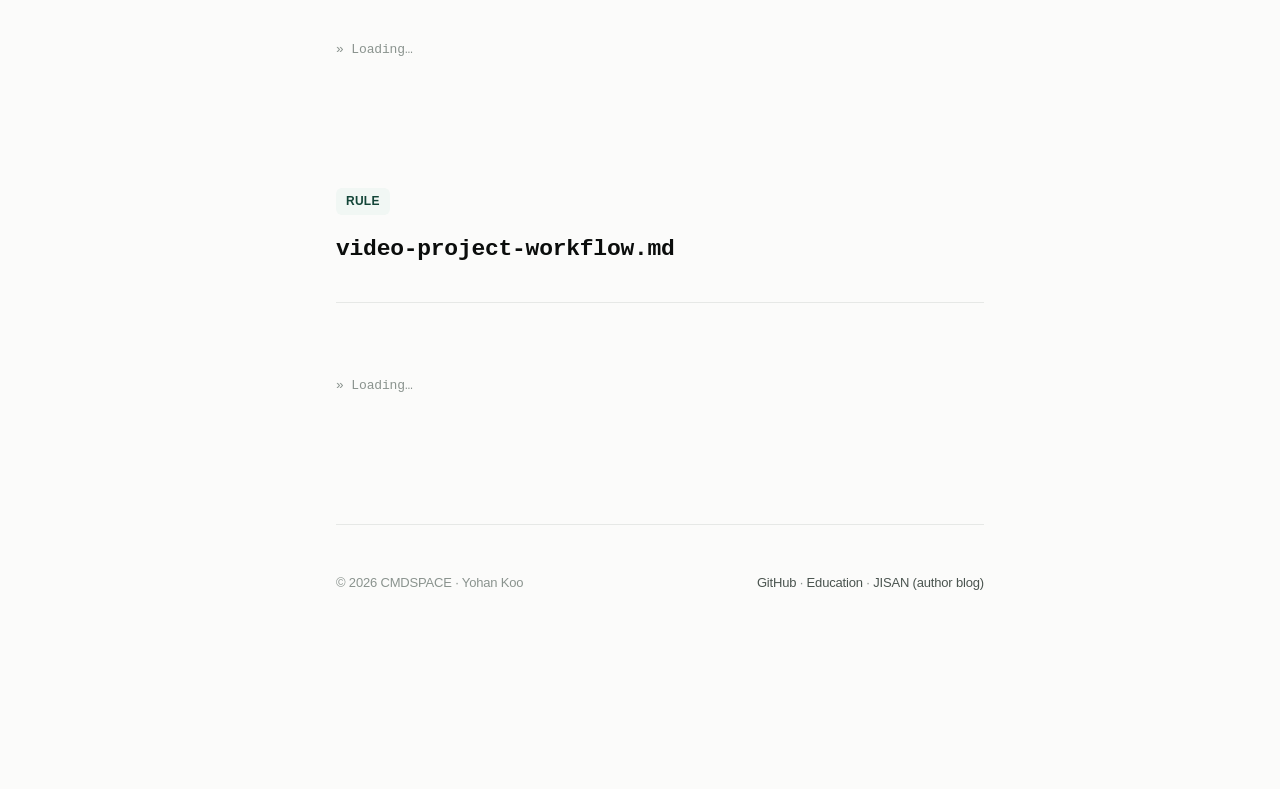
==== commit 874fbaec: "v4.16.1 — system files sync 2026-10-31" ====
--- a/docs/index.html
+++ b/docs/index.html
@@ -3,7 +3,7 @@
 <head>
     <meta charset="UTF-8">
     <meta name="viewport" content="width=device-width, initial-scale=1.0">
-    <title>CMDS System Files v4.16.0 — Knowledge Architecture</title>
+    <title>CMDS System Files v4.16.1 — Knowledge Architecture</title>
     <meta name="description" content="CMDS (CMDSPACE) Personal Knowledge Management System — 6 core system files, 9 shared rules, 10 slash commands for AI agents and human users.">
     <link rel="icon" type="image/png" href="/assets/logos/cmds-logo-round.png">
     <link rel="apple-touch-icon" href="/assets/logos/cmds-logo-round.png">
@@ -11,7 +11,7 @@
     <!-- Open Graph (1200×630 dedicated docs OG image — dark Pink variant) -->
     <meta property="og:type" content="article">
     <meta property="og:site_name" content="CMDS System Files">
-    <meta property="og:title" content="CMDS System Files v4.16.0 — Technical Documentation">
+    <meta property="og:title" content="CMDS System Files v4.16.1 — Technical Documentation">
     <meta property="og:description" content="Six files, ordered by precedence. The complete technical documentation for CMDS knowledge architecture — rules, patterns, and workflows.">
     <meta property="og:url" content="https://system.cmdspace.work/docs/">
     <meta property="og:image" content="https://system.cmdspace.work/assets/og/og-docs.png">
@@ -19,16 +19,16 @@
     <meta property="og:image:type" content="image/png">
     <meta property="og:image:width" content="1200">
     <meta property="og:image:height" content="630">
-    <meta property="og:image:alt" content="CMDS System Files v4.16.0 — Technical documentation: six files ordered by precedence">
+    <meta property="og:image:alt" content="CMDS System Files v4.16.1 — Technical documentation: six files ordered by precedence">
     <meta property="og:locale" content="en_US">
     <meta property="og:locale:alternate" content="ko_KR">
 
     <!-- Twitter / X -->
     <meta name="twitter:card" content="summary_large_image">
-    <meta name="twitter:title" content="CMDS System Files v4.16.0 — Technical Documentation">
+    <meta name="twitter:title" content="CMDS System Files v4.16.1 — Technical Documentation">
     <meta name="twitter:description" content="Six files, ordered by precedence. Complete technical documentation for CMDS knowledge architecture.">
     <meta name="twitter:image" content="https://system.cmdspace.work/assets/og/og-docs.png">
-    <meta name="twitter:image:alt" content="CMDS System Files v4.16.0 — Technical documentation">
+    <meta name="twitter:image:alt" content="CMDS System Files v4.16.1 — Technical documentation">
 
     <link rel="stylesheet" href="https://cdn.jsdelivr.net/gh/orioncactus/pretendard@v1.3.9/dist/web/static/pretendard.min.css" />
 
@@ -778,7 +778,7 @@
     <a class="brand" href="/">
         <img class="brand-mark" src="/assets/logos/cmds-logo-round.png" alt="CMDS" width="28" height="28">
         <span>CMDS System Files</span>
-        <span class="brand-version">v4.16.0</span>
+        <span class="brand-version">v4.16.1</span>
     </a>
     <nav class="header-nav-inline">
         <a href="/" class="nav-home" title="Back to landing">
@@ -878,7 +878,7 @@
 
             <!-- HERO -->
             <section class="hero" id="overview">
-                <div class="hero-eyebrow">CMDS · 2026-10-30 · v4.16.0</div>
+                <div class="hero-eyebrow">CMDS · 2026-10-31 · v4.16.1</div>
                 <h1 class="hero-title">
                     <span class="en-only">A knowledge <em>architecture</em>,<br>shared openly.</span>
                     <span class="ko-only"><em>지식 아키텍처</em>를<br>공유합니다.</span>
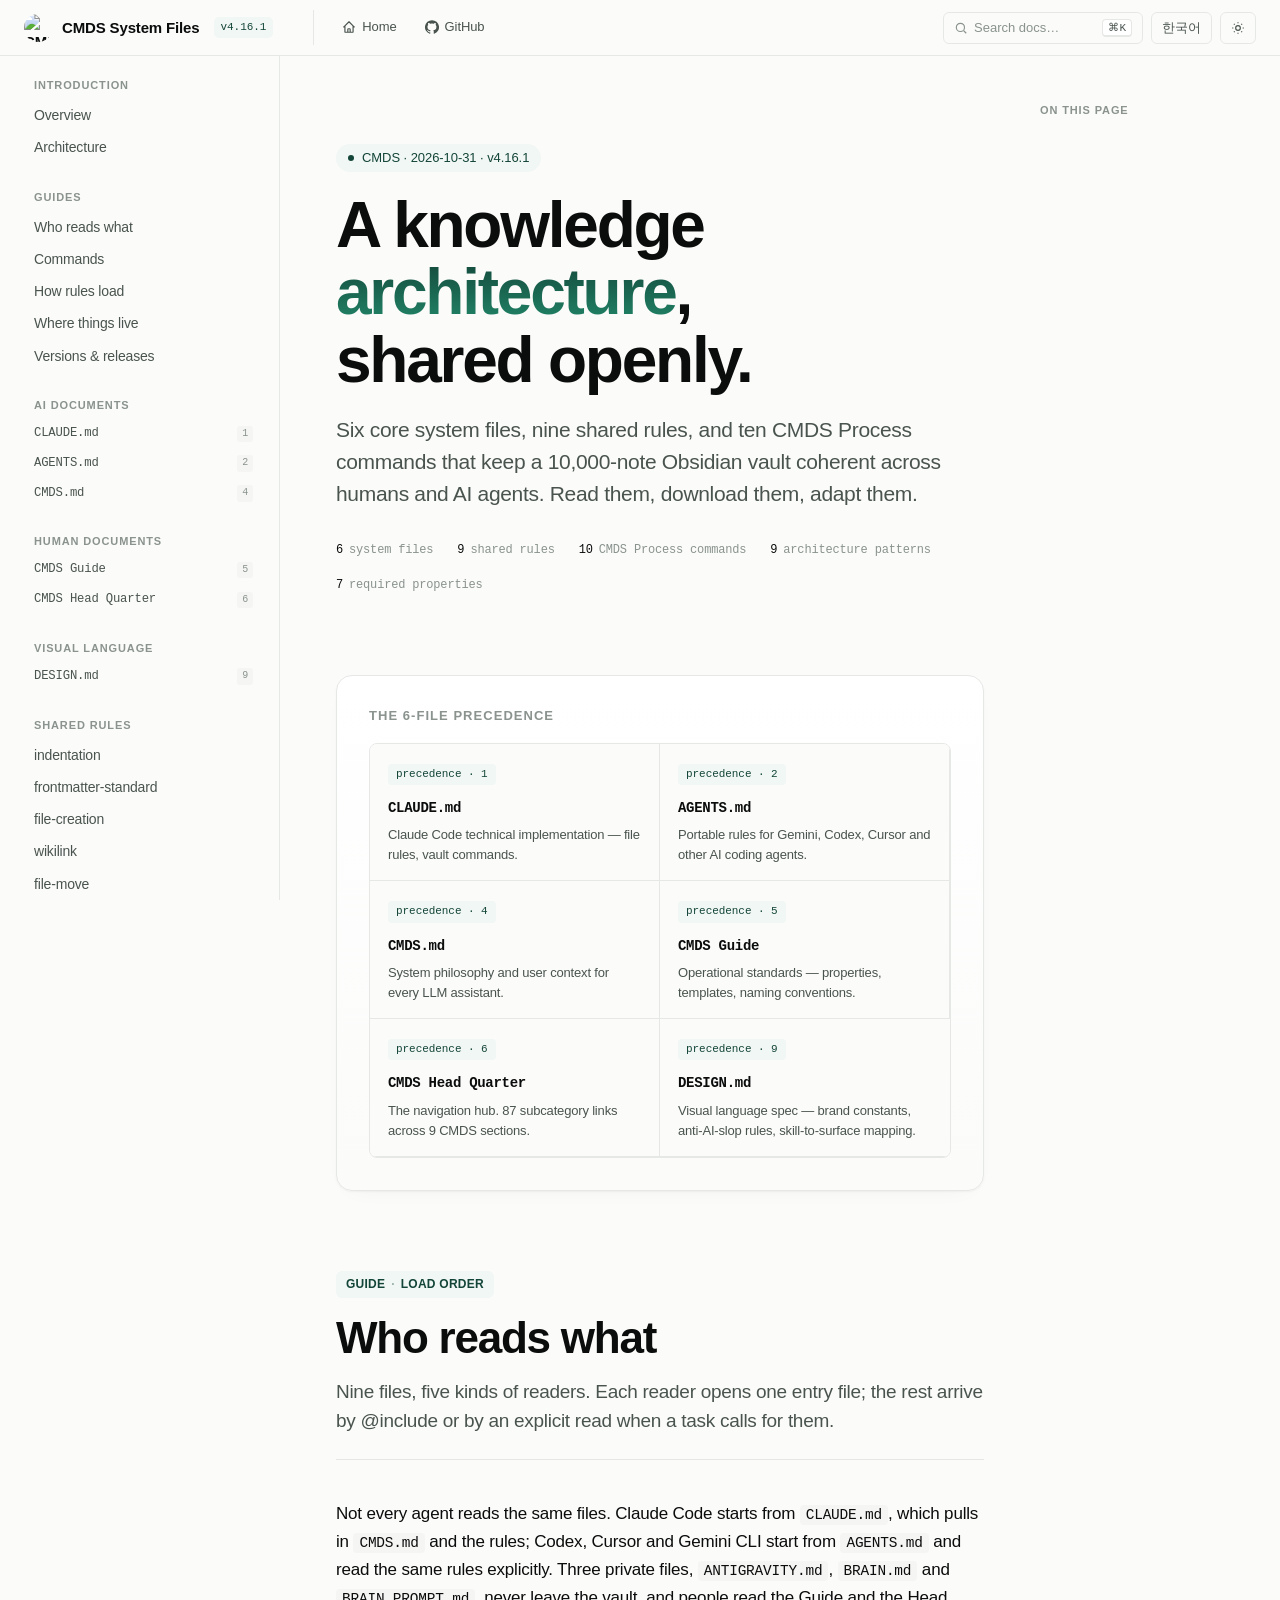
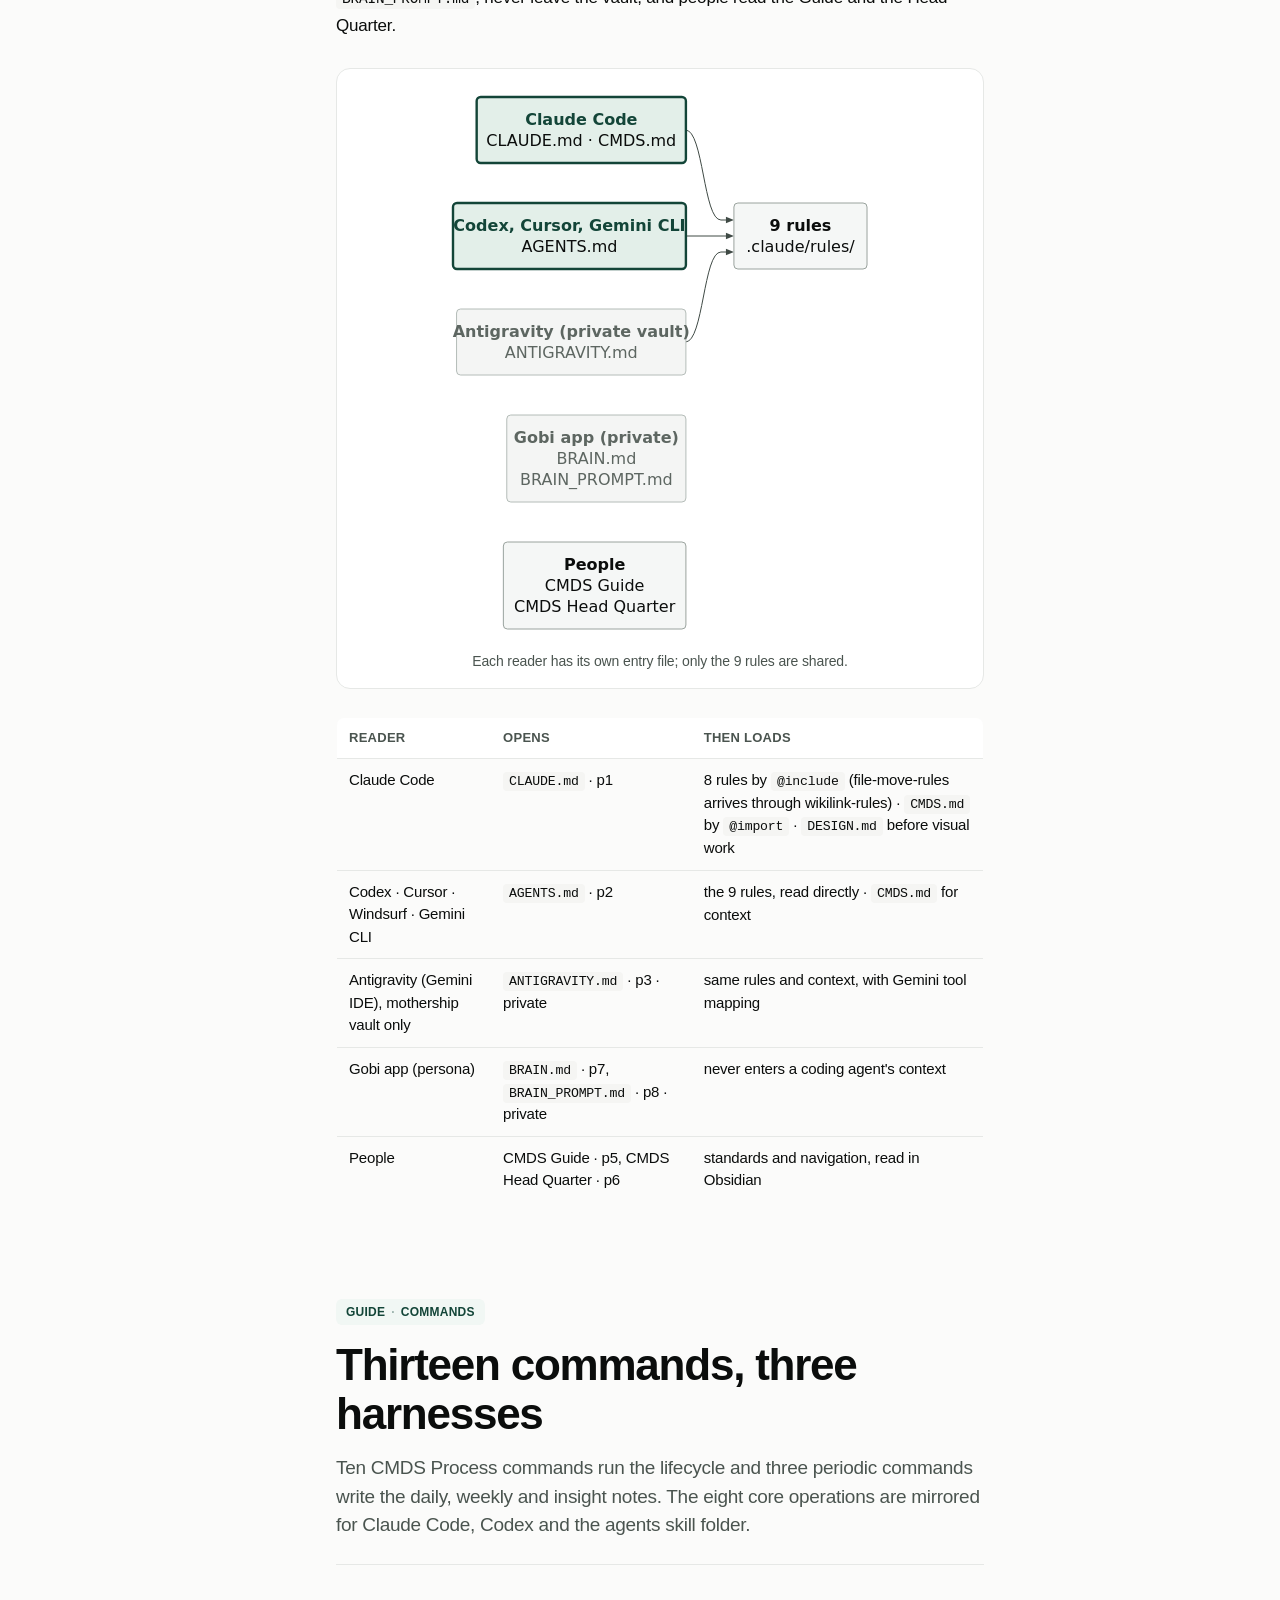
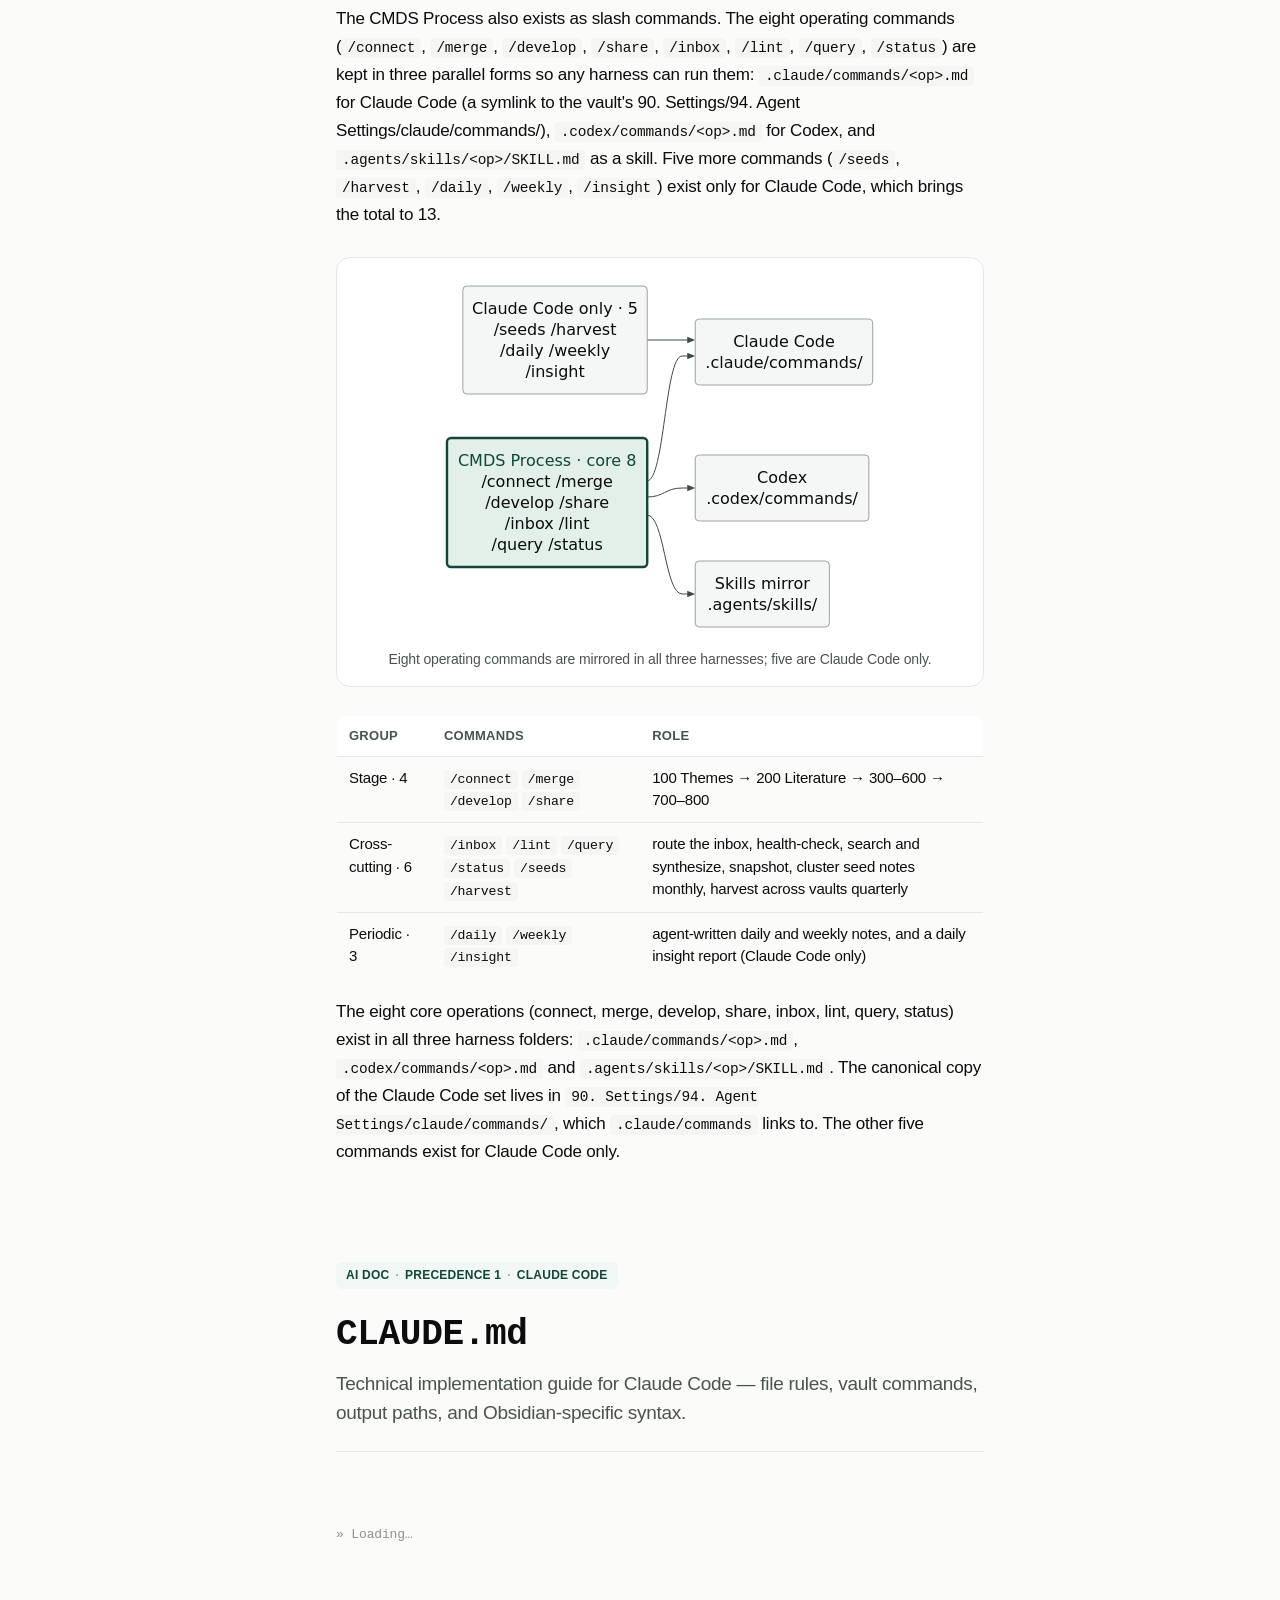
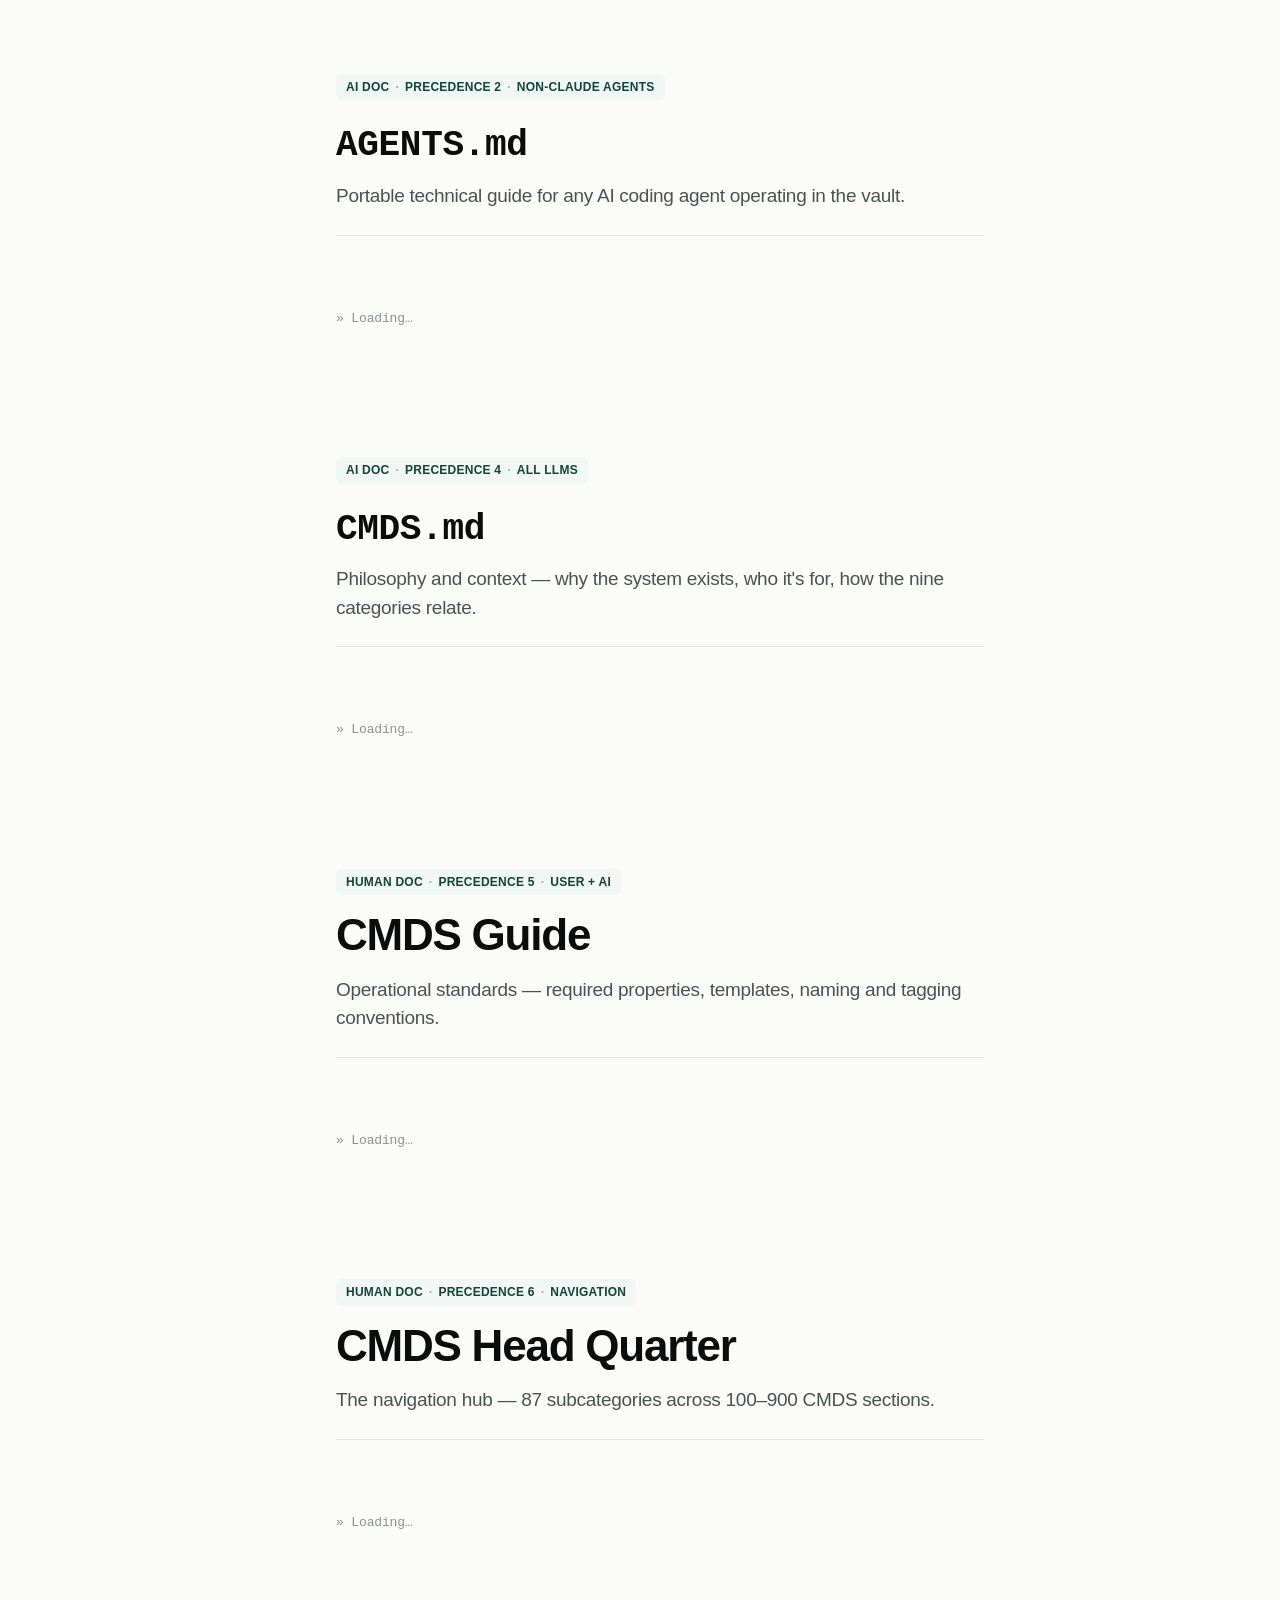
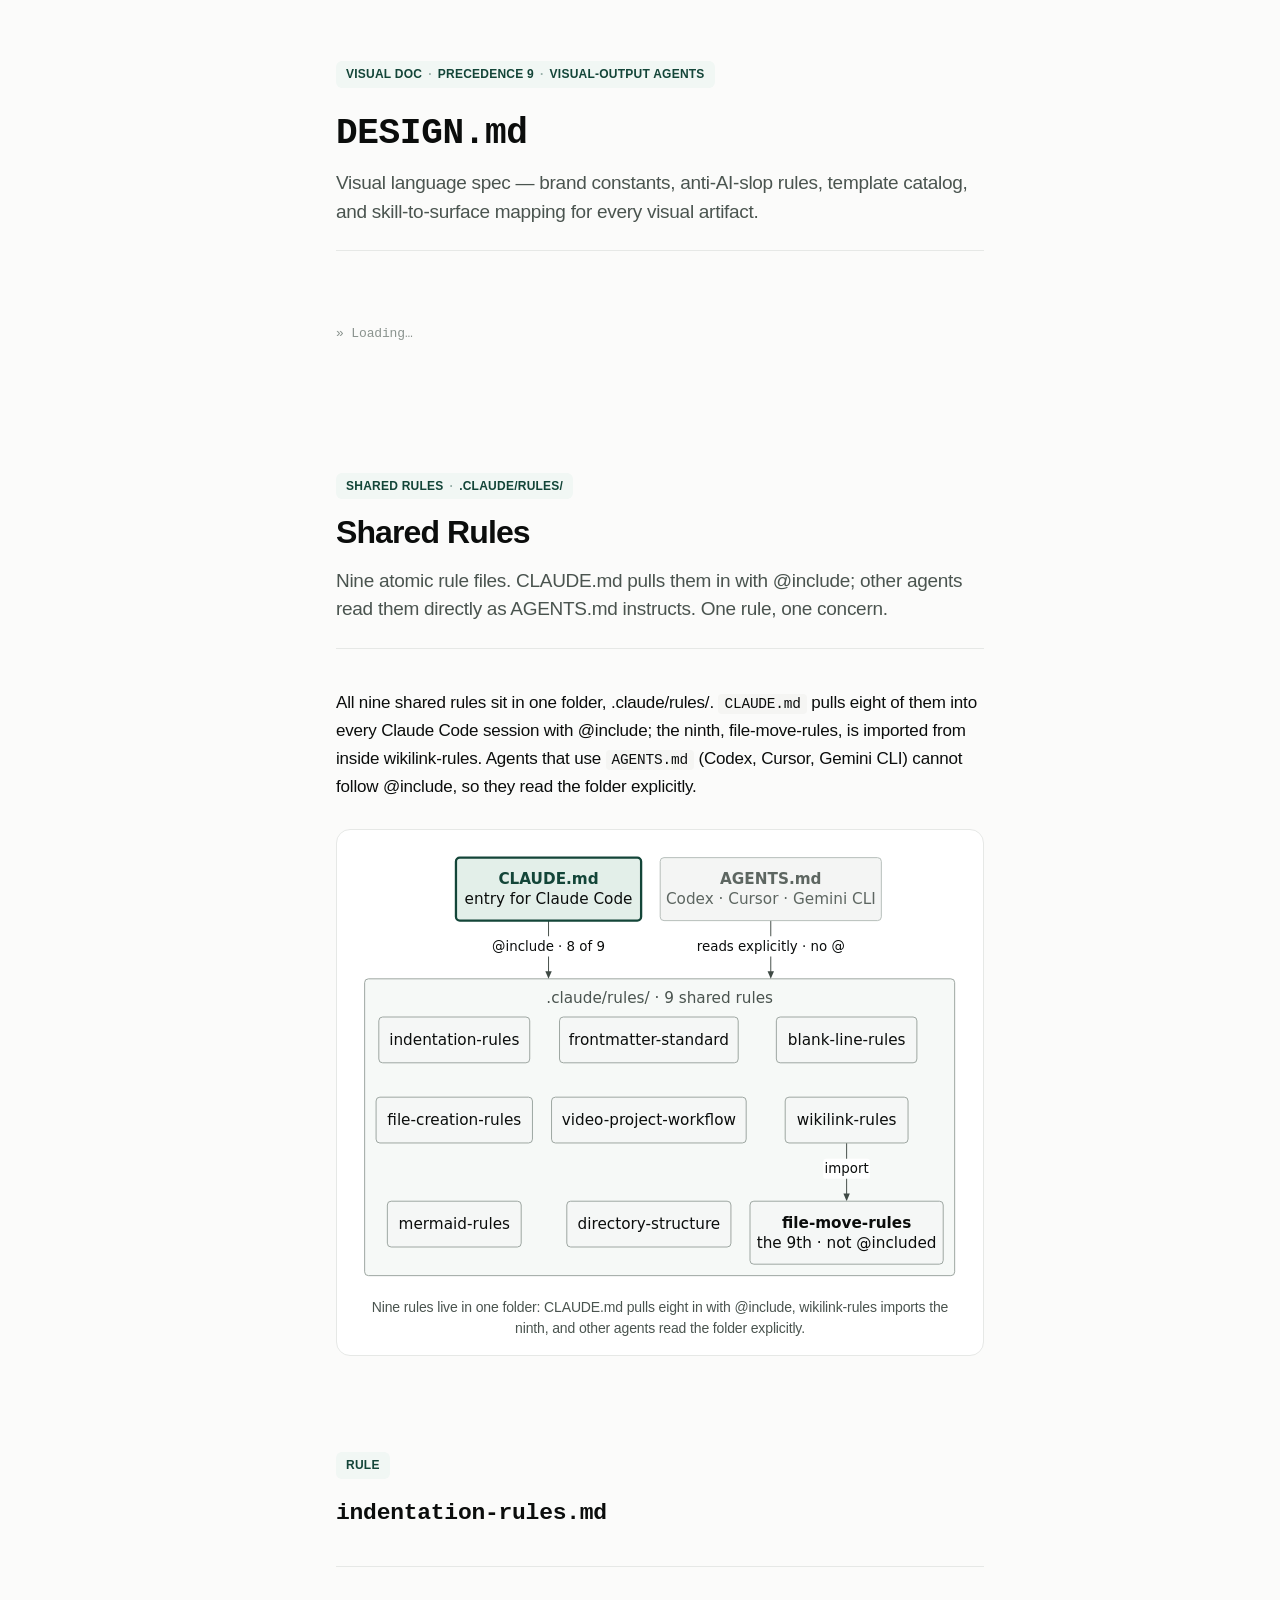
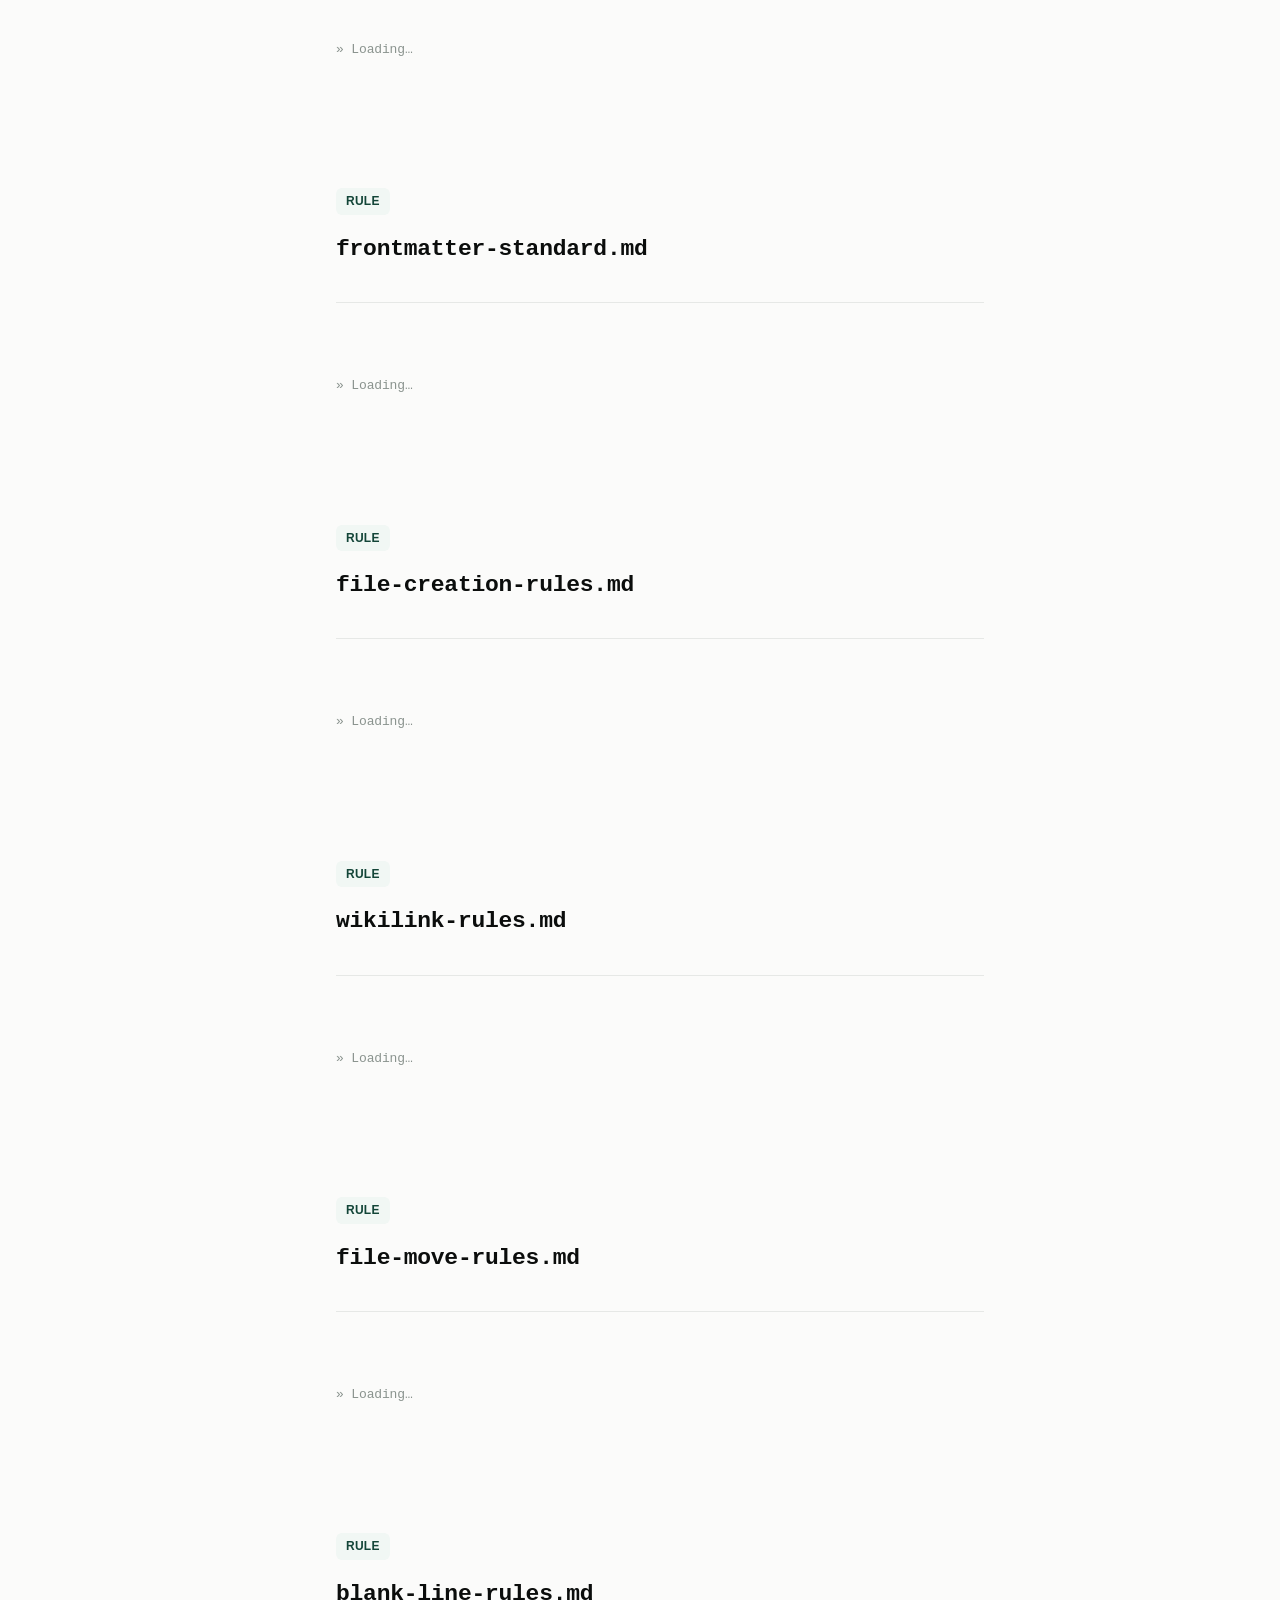
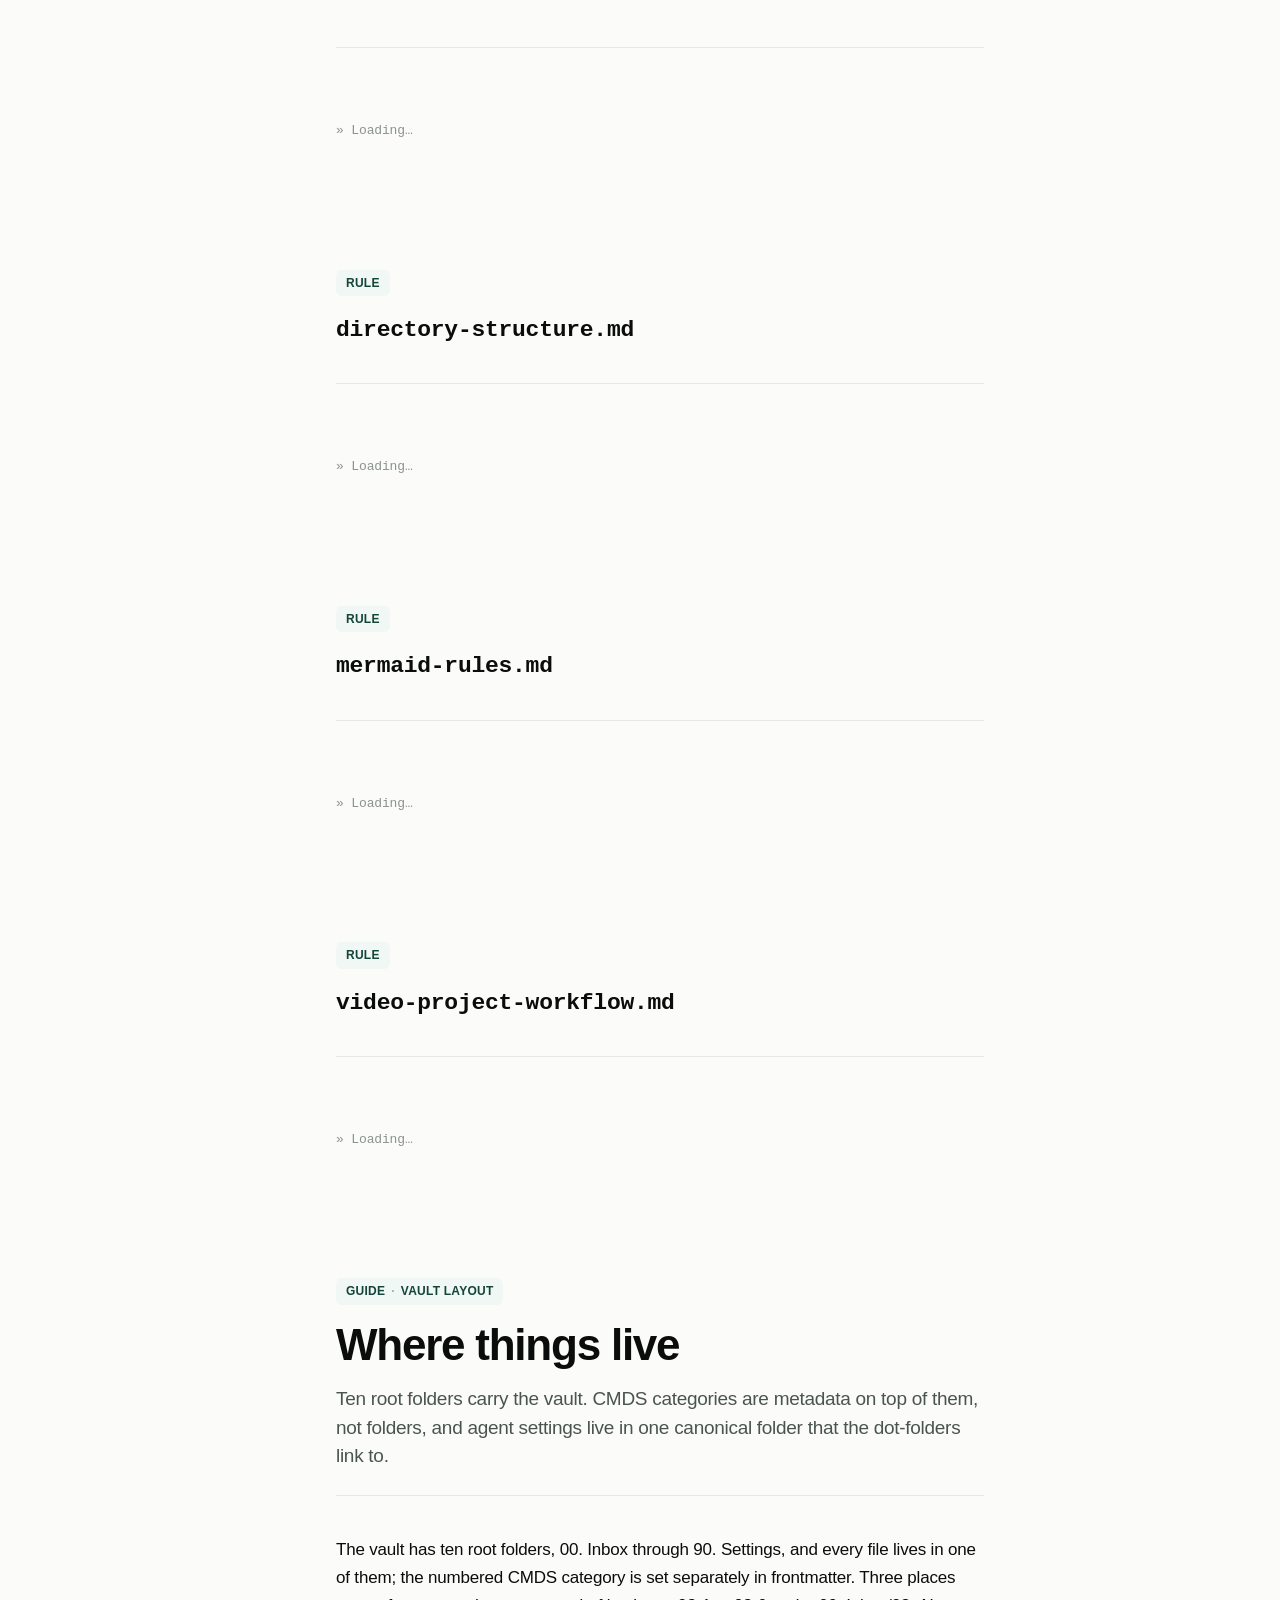
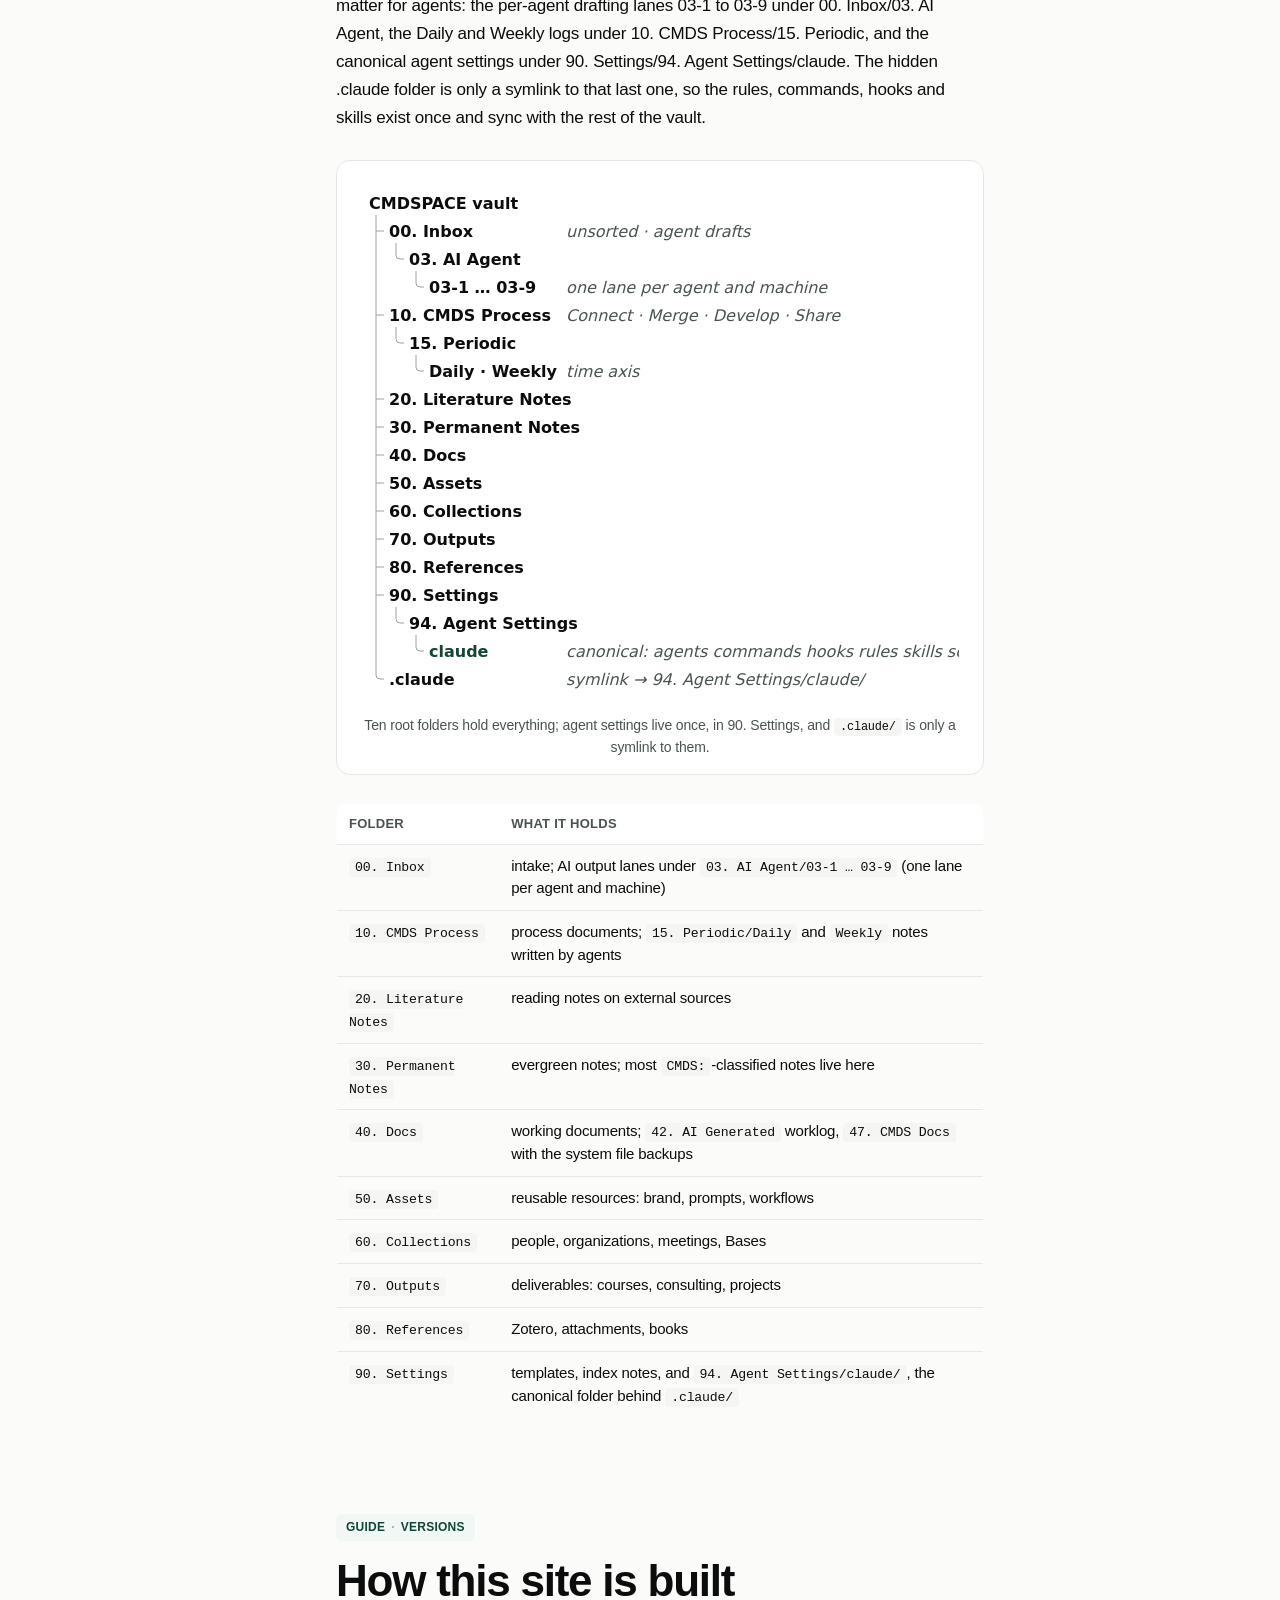
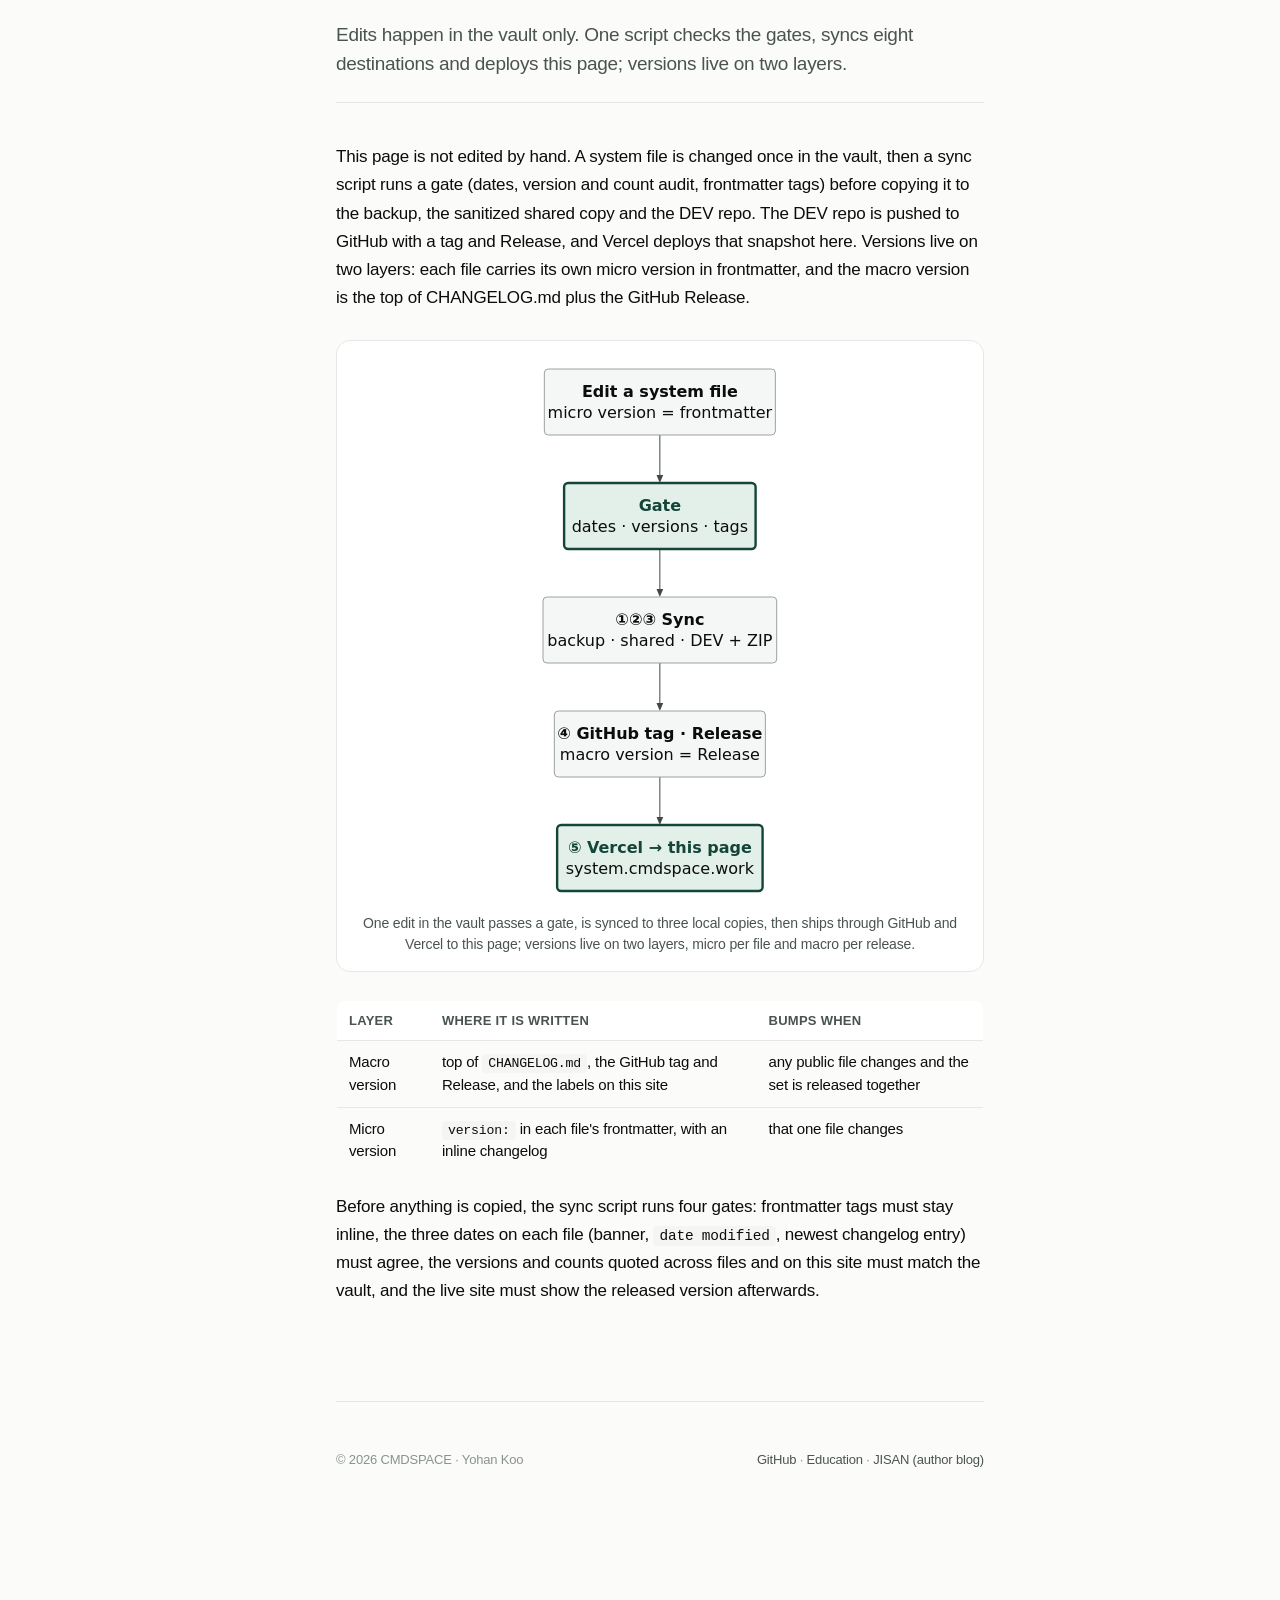
==== commit b030b02b: "site: explain the system with 9 Pele diagrams, Start-here strip and 4 docs guides (v4.16.1 files unc" ====
--- a/docs/index.html
+++ b/docs/index.html
@@ -31,6 +31,7 @@
     <meta name="twitter:image:alt" content="CMDS System Files v4.16.1 — Technical documentation">
 
     <link rel="stylesheet" href="https://cdn.jsdelivr.net/gh/orioncactus/pretendard@v1.3.9/dist/web/static/pretendard.min.css" />
+    <link rel="stylesheet" href="/assets/pele/cmds-pele.css">
 
     <style>
         /* Apple system font stack — SF Pro on Apple devices, graceful fallbacks elsewhere */
@@ -767,6 +768,55 @@
         }
 
         /* Lang switching */
+        /* ═══════════════ PELE DIAGRAMS — pre-rendered SVG, themed by /assets/pele/cmds-pele.css ═══════════════ */
+        .diagram-card {
+            margin: 28px 0;
+            padding: 20px 20px 16px;
+            background: var(--bg-elev);
+            border: 1px solid var(--border);
+            border-radius: 14px;
+        }
+        [data-theme="dark"] .diagram-card { background: #0f1311; }
+        .diagram-card .cmds-pele {
+            --cp-bg: var(--bg-elev);
+            --cp-fg: var(--fg);
+            --cp-muted: var(--fg-muted);
+            --cp-accent: var(--accent);
+            --cp-font: "Pretendard", "SF Pro Text", -apple-system, system-ui, sans-serif;
+            --cp-font-mono: var(--font-mono);
+            display: block;
+            overflow-x: auto;
+            -webkit-overflow-scrolling: touch;
+        }
+        [data-theme="dark"] .diagram-card .cmds-pele { --cp-bg: #0f1311; }
+        /* shrink to 80% of the natural width (--w), below that scroll inside the card */
+        .diagram-card .cmds-pele svg.pele {
+            display: block;
+            margin: 0 auto;
+            max-width: none !important; /* beats the inline max-width:100% Pele writes on the svg */
+            height: auto;
+            width: max(min(var(--w, 100%), 100%), calc(var(--w, 0px) * 0.8));
+        }
+        .diagram-card .cp-w340 { display: none; }
+        .diagram-card figcaption {
+            margin-top: 14px;
+            font-family: var(--font-sans);
+            font-size: 14px;
+            line-height: 1.5;
+            color: var(--fg-muted);
+            letter-spacing: -0.01em;
+            text-align: center;
+        }
+        .doc-body table.guide { width: 100%; border-collapse: collapse; font-size: 15px; margin: 1.2em 0; }
+        .doc-body table.guide th, .doc-body table.guide td { text-align: left; padding: 10px 12px; border-bottom: 1px solid var(--border); vertical-align: top; }
+        .doc-body table.guide th { font-weight: 600; color: var(--fg-muted); font-size: 13px; letter-spacing: 0.02em; text-transform: uppercase; }
+        .doc-body table.guide code { font-family: var(--font-mono); font-size: 0.88em; }
+        @media (max-width: 560px) {
+            .diagram-card { padding: 14px 10px 12px; }
+            .diagram-card .cp-w680 { display: none; }
+            .diagram-card .cp-w340 { display: block; }
+        }
+
         [data-lang="en"] .ko-only { display: none; }
         [data-lang="ko"] .en-only { display: none; }
     </style>
@@ -819,19 +869,30 @@
         </div>
 
         <div class="sidebar-group">
+            <div class="sidebar-label" data-i18n="nav.guides">Guides</div>
+            <ul>
+                <li><a href="#guide-load" data-target="guide-load"><span class="en-only">Who reads what</span><span class="ko-only">누가 무엇을 읽는가</span></a></li>
+                <li><a href="#guide-commands" data-target="guide-commands"><span class="en-only">Commands</span><span class="ko-only">커맨드 13</span></a></li>
+                <li><a href="#rules-intro" data-target="rules-intro"><span class="en-only">How rules load</span><span class="ko-only">규칙이 들어오는 길</span></a></li>
+                <li><a href="#guide-where" data-target="guide-where"><span class="en-only">Where things live</span><span class="ko-only">무엇이 어디에</span></a></li>
+                <li><a href="#guide-release" data-target="guide-release"><span class="en-only">Versions &amp; releases</span><span class="ko-only">버전과 배포</span></a></li>
+            </ul>
+        </div>
+
+        <div class="sidebar-group">
             <div class="sidebar-label" data-i18n="nav.ai">AI Documents</div>
             <ul>
                 <li><a href="#claude-md" data-target="claude-md"><code>CLAUDE.md</code><span class="file-badge">1</span></a></li>
                 <li><a href="#agents-md" data-target="agents-md"><code>AGENTS.md</code><span class="file-badge">2</span></a></li>
-                <li><a href="#cmds-md" data-target="cmds-md"><code>CMDS.md</code><span class="file-badge">3</span></a></li>
+                <li><a href="#cmds-md" data-target="cmds-md"><code>CMDS.md</code><span class="file-badge">4</span></a></li>
             </ul>
         </div>
 
         <div class="sidebar-group">
             <div class="sidebar-label" data-i18n="nav.human">Human Documents</div>
             <ul>
-                <li><a href="#cmds-guide" data-target="cmds-guide"><code>CMDS Guide</code><span class="file-badge">4</span></a></li>
-                <li><a href="#cmds-hq" data-target="cmds-hq"><code>CMDS Head Quarter</code><span class="file-badge">5</span></a></li>
+                <li><a href="#cmds-guide" data-target="cmds-guide"><code>CMDS Guide</code><span class="file-badge">5</span></a></li>
+                <li><a href="#cmds-hq" data-target="cmds-hq"><code>CMDS Head Quarter</code><span class="file-badge">6</span></a></li>
             </ul>
         </div>
 
@@ -884,13 +945,13 @@
                     <span class="ko-only"><em>지식 아키텍처</em>를<br>공유합니다.</span>
                 </h1>
                 <p class="hero-lede">
-                    <span class="en-only">Six core system files, nine shared rules, and ten slash commands that keep a 10,000-note Obsidian vault coherent across humans and AI agents. Read them, download them, adapt them.</span>
-                    <span class="ko-only">만 개 이상의 노트를 가진 Obsidian 볼트를 사람과 AI 에이전트 양쪽에 대해 일관되게 유지하는 — 6개의 핵심 시스템 파일, 9개의 공유 규칙, 10개의 슬래시 커맨드. 읽고, 내려받고, 자신의 시스템에 맞추세요.</span>
+                    <span class="en-only">Six core system files, nine shared rules, and ten CMDS Process commands that keep a 10,000-note Obsidian vault coherent across humans and AI agents. Read them, download them, adapt them.</span>
+                    <span class="ko-only">만 개 이상의 노트를 가진 Obsidian 볼트를 사람과 AI 에이전트 양쪽에 대해 일관되게 유지하는 — 6개의 핵심 시스템 파일, 9개의 공유 규칙, 10개의 CMDS 프로세스 커맨드. 읽고, 내려받고, 자신의 시스템에 맞추세요.</span>
                 </p>
                 <div class="hero-meta">
                     <span><strong>6</strong> <span data-i18n="meta.files">system files</span></span>
                     <span><strong>9</strong> <span data-i18n="meta.rules">shared rules</span></span>
-                    <span><strong>10</strong> <span data-i18n="meta.commands">slash commands</span></span>
+                    <span><strong>10</strong> <span data-i18n="meta.commands">CMDS Process commands</span></span>
                     <span><strong>9</strong> <span data-i18n="meta.patterns">architecture patterns</span></span>
                     <span><strong>7</strong> <span data-i18n="meta.props">required properties</span></span>
                 </div>
@@ -933,6 +994,74 @@
                 </div>
             </section>
 
+            <!-- GUIDES (static) -->
+            <article class="doc" id="guide-load">
+                <div class="doc-header">
+                    <div class="doc-kicker">GUIDE <span class="dot">·</span> <span data-i18n="guide.load.kicker">load order</span></div>
+                    <h2 class="doc-title" data-i18n="guide.load.title">Who reads what</h2>
+                    <p class="doc-desc" data-i18n="guide.load.desc">Nine files, five kinds of readers. Each reader opens one entry file; the rest arrive by @include or by an explicit read when a task calls for them.</p>
+                </div>
+                <div class="doc-body">
+                    <p><span class="en-only">Not every agent reads the same files. Claude Code starts from <code>CLAUDE.md</code>, which pulls in <code>CMDS.md</code> and the rules; Codex, Cursor and Gemini CLI start from <code>AGENTS.md</code> and read the same rules explicitly. Three private files, <code>ANTIGRAVITY.md</code>, <code>BRAIN.md</code> and <code>BRAIN_PROMPT.md</code>, never leave the vault, and people read the Guide and the Head Quarter.</span><span class="ko-only">에이전트마다 읽는 파일이 다릅니다. Claude Code는 CLAUDE.md에서 시작해 CMDS.md와 규칙을 함께 불러오고, Codex·Cursor·Gemini CLI는 AGENTS.md에서 시작해 같은 규칙을 명시적으로 읽습니다. 비공개 파일 셋(<code>ANTIGRAVITY.md</code>, <code>BRAIN.md</code>, <code>BRAIN_PROMPT.md</code>)은 볼트 밖으로 나가지 않으며, 사람은 Guide와 Head Quarter를 읽습니다.</span></p>
+                    <!-- diagram:load-swimlane:begin -->
+<figure class="cmds-figure diagram-card" data-diagram="load-swimlane">
+<div class="diagram-lang en-only" lang="en">
+<div class="cmds-pele cp-w680" data-cp-theme="auto" role="img" aria-label="Five readers, each with its own files. Claude Code reads CLAUDE.md and CMDS.md. Codex, Cursor and Gemini CLI read AGENTS.md. Antigravity, inside the private vault, reads ANTIGRAVITY.md. The Gobi app reads BRAIN.md and BRAIN_PROMPT.md. People read CMDS Guide and CMDS Head Quarter. Only the 9 rules are shared, by the first three." style="--w:431px"><svg xmlns="http://www.w3.org/2000/svg" class="pele pele-flowchart" viewBox="0 0 431 548" width="431" height="548" style="max-width:100%;height:auto;--_bg:var(--pele-bg,#fff);--_fg:var(--pele-fg,#1f1f1f);--_m:var(--pele-muted,#6e6e6e);--_l:var(--pele-line,#1f1f1f);--_s:var(--pele-surface,#f3f3f3);--_a:var(--pele-surface-alt,#e6e6e6);--_b:var(--pele-border,#8a8a8a);--_c:var(--pele-accent,#5b7bd5);color:var(--_fg);--_r:var(--pele-radius,4px);--_w:var(--pele-bold-weight,bold);--_fm:var(--pele-font-mono,ui-monospace, 'SF Mono', Menlo, Monaco, Consolas, monospace);font:16px sans-serif;letter-spacing:normal;word-spacing:normal;text-transform:none;direction:ltr;font-family:var(--pele-font,&quot;Pretendard&quot;, &quot;SF Pro Text&quot;, -apple-system, system-ui, sans-serif)" fill="var(--_fg)" role="img" aria-roledescription="flowchart" aria-label="Five readers, each with its own files. Claude Code reads CLAUDE.md and CMDS.md. Codex, Cursor and Gemini CLI read AGENTS.md. Antigravity, inside the private vault, reads ANTIGRAVITY.md. The Gobi app reads BRAIN.md and BRAIN_PROMPT.md. People read CMDS Guide and CMDS Head Quarter. Only the 9 rules are shared, by the first three."><g class="pele-edges" fill="none" stroke="var(--_l)" stroke-linecap="round"><g class="pele-edge" data-id="L_claude_rules_0" data-from="claude" data-to="rules"><path d="M240.91,41C258.41,41 258.41,131 275.91,131L281.91,131"></path><path class="pele-marker" d="M288.91,131L280.91,134.36L280.91,127.64Z" fill="var(--_l)" stroke="none"></path></g><g class="pele-edge" data-id="L_agents_rules_0" data-from="agents" data-to="rules"><path d="M240.91,147L281.91,147"></path><path class="pele-marker" d="M288.91,147L280.91,150.36L280.91,143.64Z" fill="var(--_l)" stroke="none"></path></g><g class="pele-edge" data-id="L_anti_rules_0" data-from="anti" data-to="rules"><path d="M240.91,253C258.41,253 258.41,163 275.91,163L281.91,163"></path><path class="pele-marker" d="M288.91,163L280.91,166.36L280.91,159.64Z" fill="var(--_l)" stroke="none"></path></g></g><g class="pele-nodes"><g class="pele-node pele-shape-rect cmds-key" data-id="claude" transform="translate(136.29,41)"><rect x="-104.62" y="-33" width="209.23" height="66" fill="var(--_s)" stroke="var(--_b)" style="rx:var(--_r)"></rect><text class="pele-label" text-anchor="middle" xml:space="preserve"><tspan x="0" y="-4.9" font-weight="var(--_w)">Claude Code</tspan><tspan x="0" y="16.1">CLAUDE.md · CMDS.md</tspan></text></g><g class="pele-node pele-shape-rect cmds-key" data-id="agents" transform="translate(124.45,147)"><rect x="-116.45" y="-33" width="232.91" height="66" fill="var(--_s)" stroke="var(--_b)" style="rx:var(--_r)"></rect><text class="pele-label" text-anchor="middle" xml:space="preserve"><tspan x="0" y="-4.9" font-weight="var(--_w)">Codex, Cursor, Gemini CLI</tspan><tspan x="0" y="16.1">AGENTS.md</tspan></text></g><g class="pele-node pele-shape-rect cmds-aux" data-id="anti" transform="translate(126.23,253)"><rect x="-114.68" y="-33" width="229.35" height="66" fill="var(--_s)" stroke="var(--_b)" style="rx:var(--_r)"></rect><text class="pele-label" text-anchor="middle" xml:space="preserve"><tspan x="0" y="-4.9" font-weight="var(--_w)">Antigravity (private vault)</tspan><tspan x="0" y="16.1">ANTIGRAVITY.md</tspan></text></g><g class="pele-node pele-shape-rect cmds-aux" data-id="brain" transform="translate(151.34,369.5)"><rect x="-89.57" y="-43.5" width="179.14" height="87" fill="var(--_s)" stroke="var(--_b)" style="rx:var(--_r)"></rect><text class="pele-label" text-anchor="middle" xml:space="preserve"><tspan x="0" y="-15.4" font-weight="var(--_w)">Gobi app (private)</tspan><tspan x="0" y="5.6">BRAIN.md</tspan><tspan x="0" y="26.6">BRAIN_PROMPT.md</tspan></text></g><g class="pele-node pele-shape-rect" data-id="people" transform="translate(149.63,496.5)"><rect x="-91.27" y="-43.5" width="182.55" height="87" fill="var(--_s)" stroke="var(--_b)" style="rx:var(--_r)"></rect><text class="pele-label" text-anchor="middle" xml:space="preserve"><tspan x="0" y="-15.4" font-weight="var(--_w)">People</tspan><tspan x="0" y="5.6">CMDS Guide</tspan><tspan x="0" y="26.6">CMDS Head Quarter</tspan></text></g><g class="pele-node pele-shape-rect" data-id="rules" transform="translate(355.46,147)"><rect x="-66.55" y="-33" width="133.11" height="66" fill="var(--_s)" stroke="var(--_b)" style="rx:var(--_r)"></rect><text class="pele-label" text-anchor="middle" xml:space="preserve"><tspan x="0" y="-4.9" font-weight="var(--_w)">9 rules</tspan><tspan x="0" y="16.1">.claude/rules/</tspan></text></g></g></svg></div>
+<div class="cmds-pele cp-w340" data-cp-theme="auto" role="img" aria-label="Five readers, each with its own files. Claude Code reads CLAUDE.md and CMDS.md. Codex, Cursor and Gemini CLI read AGENTS.md. Antigravity, inside the private vault, reads ANTIGRAVITY.md. The Gobi app reads BRAIN.md and BRAIN_PROMPT.md. People read CMDS Guide and CMDS Head Quarter. Only the 9 rules are shared, by the first three." style="--w:419px"><svg xmlns="http://www.w3.org/2000/svg" class="pele pele-flowchart" viewBox="0 0 419 468" width="419" height="468" style="max-width:100%;height:auto;--_bg:var(--pele-bg,#fff);--_fg:var(--pele-fg,#1f1f1f);--_m:var(--pele-muted,#6e6e6e);--_l:var(--pele-line,#1f1f1f);--_s:var(--pele-surface,#f3f3f3);--_a:var(--pele-surface-alt,#e6e6e6);--_b:var(--pele-border,#8a8a8a);--_c:var(--pele-accent,#5b7bd5);color:var(--_fg);--_r:var(--pele-radius,4px);--_w:var(--pele-bold-weight,bold);--_fm:var(--pele-font-mono,ui-monospace, 'SF Mono', Menlo, Monaco, Consolas, monospace);font:16px sans-serif;letter-spacing:normal;word-spacing:normal;text-transform:none;direction:ltr;font-family:var(--pele-font,&quot;Pretendard&quot;, &quot;SF Pro Text&quot;, -apple-system, system-ui, sans-serif)" fill="var(--_fg)" role="img" aria-roledescription="flowchart" aria-label="Five readers, each with its own files. Claude Code reads CLAUDE.md and CMDS.md. Codex, Cursor and Gemini CLI read AGENTS.md. Antigravity, inside the private vault, reads ANTIGRAVITY.md. The Gobi app reads BRAIN.md and BRAIN_PROMPT.md. People read CMDS Guide and CMDS Head Quarter. Only the 9 rules are shared, by the first three."><g class="pele-edges" fill="none" stroke="var(--_l)" stroke-linecap="round"><g class="pele-edge" data-id="L_claude_rules_0" data-from="claude" data-to="rules"><path d="M240.91,41C252.41,41 252.41,111 263.91,111L269.91,111"></path><path class="pele-marker" d="M276.91,111L268.91,114.36L268.91,107.64Z" fill="var(--_l)" stroke="none"></path></g><g class="pele-edge" data-id="L_agents_rules_0" data-from="agents" data-to="rules"><path d="M240.91,127L269.91,127"></path><path class="pele-marker" d="M276.91,127L268.91,130.36L268.91,123.64Z" fill="var(--_l)" stroke="none"></path></g><g class="pele-edge" data-id="L_anti_rules_0" data-from="anti" data-to="rules"><path d="M240.91,213C252.41,213 252.41,143 263.91,143L269.91,143"></path><path class="pele-marker" d="M276.91,143L268.91,146.36L268.91,139.64Z" fill="var(--_l)" stroke="none"></path></g></g><g class="pele-nodes"><g class="pele-node pele-shape-rect cmds-key" data-id="claude" transform="translate(136.29,41)"><rect x="-104.62" y="-33" width="209.23" height="66" fill="var(--_s)" stroke="var(--_b)" style="rx:var(--_r)"></rect><text class="pele-label" text-anchor="middle" xml:space="preserve"><tspan x="0" y="-4.9" font-weight="var(--_w)">Claude Code</tspan><tspan x="0" y="16.1">CLAUDE.md · CMDS.md</tspan></text></g><g class="pele-node pele-shape-rect cmds-key" data-id="agents" transform="translate(124.45,127)"><rect x="-116.45" y="-33" width="232.91" height="66" fill="var(--_s)" stroke="var(--_b)" style="rx:var(--_r)"></rect><text class="pele-label" text-anchor="middle" xml:space="preserve"><tspan x="0" y="-4.9" font-weight="var(--_w)">Codex, Cursor, Gemini CLI</tspan><tspan x="0" y="16.1">AGENTS.md</tspan></text></g><g class="pele-node pele-shape-rect cmds-aux" data-id="anti" transform="translate(126.23,213)"><rect x="-114.68" y="-33" width="229.35" height="66" fill="var(--_s)" stroke="var(--_b)" style="rx:var(--_r)"></rect><text class="pele-label" text-anchor="middle" xml:space="preserve"><tspan x="0" y="-4.9" font-weight="var(--_w)">Antigravity (private vault)</tspan><tspan x="0" y="16.1">ANTIGRAVITY.md</tspan></text></g><g class="pele-node pele-shape-rect cmds-aux" data-id="brain" transform="translate(151.34,309.5)"><rect x="-89.57" y="-43.5" width="179.14" height="87" fill="var(--_s)" stroke="var(--_b)" style="rx:var(--_r)"></rect><text class="pele-label" text-anchor="middle" xml:space="preserve"><tspan x="0" y="-15.4" font-weight="var(--_w)">Gobi app (private)</tspan><tspan x="0" y="5.6">BRAIN.md</tspan><tspan x="0" y="26.6">BRAIN_PROMPT.md</tspan></text></g><g class="pele-node pele-shape-rect" data-id="people" transform="translate(149.63,416.5)"><rect x="-91.27" y="-43.5" width="182.55" height="87" fill="var(--_s)" stroke="var(--_b)" style="rx:var(--_r)"></rect><text class="pele-label" text-anchor="middle" xml:space="preserve"><tspan x="0" y="-15.4" font-weight="var(--_w)">People</tspan><tspan x="0" y="5.6">CMDS Guide</tspan><tspan x="0" y="26.6">CMDS Head Quarter</tspan></text></g><g class="pele-node pele-shape-rect" data-id="rules" transform="translate(343.46,127)"><rect x="-66.55" y="-33" width="133.11" height="66" fill="var(--_s)" stroke="var(--_b)" style="rx:var(--_r)"></rect><text class="pele-label" text-anchor="middle" xml:space="preserve"><tspan x="0" y="-4.9" font-weight="var(--_w)">9 rules</tspan><tspan x="0" y="16.1">.claude/rules/</tspan></text></g></g></svg></div>
+</div>
+<div class="diagram-lang ko-only" lang="ko">
+<div class="cmds-pele cp-w680" data-cp-theme="auto" role="img" aria-label="독자 다섯이 각자 다른 파일을 읽는다. Claude Code는 CLAUDE.md와 CMDS.md를, Codex·Cursor·Gemini CLI는 AGENTS.md를, 비공개 볼트 안의 Antigravity는 ANTIGRAVITY.md를, Gobi 앱은 BRAIN.md와 BRAIN_PROMPT.md를, 사람은 CMDS Guide와 CMDS Head Quarter를 읽는다. 규칙 9개만 앞의 셋이 공유한다." style="--w:431px"><svg xmlns="http://www.w3.org/2000/svg" class="pele pele-flowchart" viewBox="0 0 431 548" width="431" height="548" style="max-width:100%;height:auto;--_bg:var(--pele-bg,#fff);--_fg:var(--pele-fg,#1f1f1f);--_m:var(--pele-muted,#6e6e6e);--_l:var(--pele-line,#1f1f1f);--_s:var(--pele-surface,#f3f3f3);--_a:var(--pele-surface-alt,#e6e6e6);--_b:var(--pele-border,#8a8a8a);--_c:var(--pele-accent,#5b7bd5);color:var(--_fg);--_r:var(--pele-radius,4px);--_w:var(--pele-bold-weight,bold);--_fm:var(--pele-font-mono,ui-monospace, 'SF Mono', Menlo, Monaco, Consolas, monospace);font:16px sans-serif;letter-spacing:normal;word-spacing:normal;text-transform:none;direction:ltr;font-family:var(--pele-font,&quot;Pretendard&quot;, &quot;SF Pro Text&quot;, -apple-system, system-ui, sans-serif)" fill="var(--_fg)" role="img" aria-roledescription="flowchart" aria-label="독자 다섯이 각자 다른 파일을 읽는다. Claude Code는 CLAUDE.md와 CMDS.md를, Codex·Cursor·Gemini CLI는 AGENTS.md를, 비공개 볼트 안의 Antigravity는 ANTIGRAVITY.md를, Gobi 앱은 BRAIN.md와 BRAIN_PROMPT.md를, 사람은 CMDS Guide와 CMDS Head Quarter를 읽는다. 규칙 9개만 앞의 셋이 공유한다."><g class="pele-edges" fill="none" stroke="var(--_l)" stroke-linecap="round"><g class="pele-edge" data-id="L_claude_rules_0" data-from="claude" data-to="rules"><path d="M240.91,41C258.41,41 258.41,131 275.91,131L281.91,131"></path><path class="pele-marker" d="M288.91,131L280.91,134.36L280.91,127.64Z" fill="var(--_l)" stroke="none"></path></g><g class="pele-edge" data-id="L_agents_rules_0" data-from="agents" data-to="rules"><path d="M240.91,147L281.91,147"></path><path class="pele-marker" d="M288.91,147L280.91,150.36L280.91,143.64Z" fill="var(--_l)" stroke="none"></path></g><g class="pele-edge" data-id="L_anti_rules_0" data-from="anti" data-to="rules"><path d="M240.91,253C258.41,253 258.41,163 275.91,163L281.91,163"></path><path class="pele-marker" d="M288.91,163L280.91,166.36L280.91,159.64Z" fill="var(--_l)" stroke="none"></path></g></g><g class="pele-nodes"><g class="pele-node pele-shape-rect cmds-key" data-id="claude" transform="translate(136.29,41)"><rect x="-104.62" y="-33" width="209.23" height="66" fill="var(--_s)" stroke="var(--_b)" style="rx:var(--_r)"></rect><text class="pele-label" text-anchor="middle" xml:space="preserve"><tspan x="0" y="-4.9" font-weight="var(--_w)">Claude Code</tspan><tspan x="0" y="16.1">CLAUDE.md · CMDS.md</tspan></text></g><g class="pele-node pele-shape-rect cmds-key" data-id="agents" transform="translate(124.45,147)"><rect x="-116.45" y="-33" width="232.91" height="66" fill="var(--_s)" stroke="var(--_b)" style="rx:var(--_r)"></rect><text class="pele-label" text-anchor="middle" xml:space="preserve"><tspan x="0" y="-4.9" font-weight="var(--_w)">Codex, Cursor, Gemini CLI</tspan><tspan x="0" y="16.1">AGENTS.md</tspan></text></g><g class="pele-node pele-shape-rect cmds-aux" data-id="anti" transform="translate(136.69,253)"><rect x="-104.22" y="-33" width="208.44" height="66" fill="var(--_s)" stroke="var(--_b)" style="rx:var(--_r)"></rect><text class="pele-label" text-anchor="middle" xml:space="preserve"><tspan x="0" y="-4.9" font-weight="var(--_w)">Antigravity (비공개 볼트)</tspan><tspan x="0" y="16.1">ANTIGRAVITY.md</tspan></text></g><g class="pele-node pele-shape-rect cmds-aux" data-id="brain" transform="translate(151.34,369.5)"><rect x="-89.57" y="-43.5" width="179.14" height="87" fill="var(--_s)" stroke="var(--_b)" style="rx:var(--_r)"></rect><text class="pele-label" text-anchor="middle" xml:space="preserve"><tspan x="0" y="-15.4" font-weight="var(--_w)">Gobi 앱 (비공개)</tspan><tspan x="0" y="5.6">BRAIN.md</tspan><tspan x="0" y="26.6">BRAIN_PROMPT.md</tspan></text></g><g class="pele-node pele-shape-rect" data-id="people" transform="translate(149.63,496.5)"><rect x="-91.27" y="-43.5" width="182.55" height="87" fill="var(--_s)" stroke="var(--_b)" style="rx:var(--_r)"></rect><text class="pele-label" text-anchor="middle" xml:space="preserve"><tspan x="0" y="-15.4" font-weight="var(--_w)">사람</tspan><tspan x="0" y="5.6">CMDS Guide</tspan><tspan x="0" y="26.6">CMDS Head Quarter</tspan></text></g><g class="pele-node pele-shape-rect" data-id="rules" transform="translate(355.46,147)"><rect x="-66.55" y="-33" width="133.11" height="66" fill="var(--_s)" stroke="var(--_b)" style="rx:var(--_r)"></rect><text class="pele-label" text-anchor="middle" xml:space="preserve"><tspan x="0" y="-4.9" font-weight="var(--_w)">규칙 9개</tspan><tspan x="0" y="16.1">.claude/rules/</tspan></text></g></g></svg></div>
+<div class="cmds-pele cp-w340" data-cp-theme="auto" role="img" aria-label="독자 다섯이 각자 다른 파일을 읽는다. Claude Code는 CLAUDE.md와 CMDS.md를, Codex·Cursor·Gemini CLI는 AGENTS.md를, 비공개 볼트 안의 Antigravity는 ANTIGRAVITY.md를, Gobi 앱은 BRAIN.md와 BRAIN_PROMPT.md를, 사람은 CMDS Guide와 CMDS Head Quarter를 읽는다. 규칙 9개만 앞의 셋이 공유한다." style="--w:419px"><svg xmlns="http://www.w3.org/2000/svg" class="pele pele-flowchart" viewBox="0 0 419 468" width="419" height="468" style="max-width:100%;height:auto;--_bg:var(--pele-bg,#fff);--_fg:var(--pele-fg,#1f1f1f);--_m:var(--pele-muted,#6e6e6e);--_l:var(--pele-line,#1f1f1f);--_s:var(--pele-surface,#f3f3f3);--_a:var(--pele-surface-alt,#e6e6e6);--_b:var(--pele-border,#8a8a8a);--_c:var(--pele-accent,#5b7bd5);color:var(--_fg);--_r:var(--pele-radius,4px);--_w:var(--pele-bold-weight,bold);--_fm:var(--pele-font-mono,ui-monospace, 'SF Mono', Menlo, Monaco, Consolas, monospace);font:16px sans-serif;letter-spacing:normal;word-spacing:normal;text-transform:none;direction:ltr;font-family:var(--pele-font,&quot;Pretendard&quot;, &quot;SF Pro Text&quot;, -apple-system, system-ui, sans-serif)" fill="var(--_fg)" role="img" aria-roledescription="flowchart" aria-label="독자 다섯이 각자 다른 파일을 읽는다. Claude Code는 CLAUDE.md와 CMDS.md를, Codex·Cursor·Gemini CLI는 AGENTS.md를, 비공개 볼트 안의 Antigravity는 ANTIGRAVITY.md를, Gobi 앱은 BRAIN.md와 BRAIN_PROMPT.md를, 사람은 CMDS Guide와 CMDS Head Quarter를 읽는다. 규칙 9개만 앞의 셋이 공유한다."><g class="pele-edges" fill="none" stroke="var(--_l)" stroke-linecap="round"><g class="pele-edge" data-id="L_claude_rules_0" data-from="claude" data-to="rules"><path d="M240.91,41C252.41,41 252.41,111 263.91,111L269.91,111"></path><path class="pele-marker" d="M276.91,111L268.91,114.36L268.91,107.64Z" fill="var(--_l)" stroke="none"></path></g><g class="pele-edge" data-id="L_agents_rules_0" data-from="agents" data-to="rules"><path d="M240.91,127L269.91,127"></path><path class="pele-marker" d="M276.91,127L268.91,130.36L268.91,123.64Z" fill="var(--_l)" stroke="none"></path></g><g class="pele-edge" data-id="L_anti_rules_0" data-from="anti" data-to="rules"><path d="M240.91,213C252.41,213 252.41,143 263.91,143L269.91,143"></path><path class="pele-marker" d="M276.91,143L268.91,146.36L268.91,139.64Z" fill="var(--_l)" stroke="none"></path></g></g><g class="pele-nodes"><g class="pele-node pele-shape-rect cmds-key" data-id="claude" transform="translate(136.29,41)"><rect x="-104.62" y="-33" width="209.23" height="66" fill="var(--_s)" stroke="var(--_b)" style="rx:var(--_r)"></rect><text class="pele-label" text-anchor="middle" xml:space="preserve"><tspan x="0" y="-4.9" font-weight="var(--_w)">Claude Code</tspan><tspan x="0" y="16.1">CLAUDE.md · CMDS.md</tspan></text></g><g class="pele-node pele-shape-rect cmds-key" data-id="agents" transform="translate(124.45,127)"><rect x="-116.45" y="-33" width="232.91" height="66" fill="var(--_s)" stroke="var(--_b)" style="rx:var(--_r)"></rect><text class="pele-label" text-anchor="middle" xml:space="preserve"><tspan x="0" y="-4.9" font-weight="var(--_w)">Codex, Cursor, Gemini CLI</tspan><tspan x="0" y="16.1">AGENTS.md</tspan></text></g><g class="pele-node pele-shape-rect cmds-aux" data-id="anti" transform="translate(136.69,213)"><rect x="-104.22" y="-33" width="208.44" height="66" fill="var(--_s)" stroke="var(--_b)" style="rx:var(--_r)"></rect><text class="pele-label" text-anchor="middle" xml:space="preserve"><tspan x="0" y="-4.9" font-weight="var(--_w)">Antigravity (비공개 볼트)</tspan><tspan x="0" y="16.1">ANTIGRAVITY.md</tspan></text></g><g class="pele-node pele-shape-rect cmds-aux" data-id="brain" transform="translate(151.34,309.5)"><rect x="-89.57" y="-43.5" width="179.14" height="87" fill="var(--_s)" stroke="var(--_b)" style="rx:var(--_r)"></rect><text class="pele-label" text-anchor="middle" xml:space="preserve"><tspan x="0" y="-15.4" font-weight="var(--_w)">Gobi 앱 (비공개)</tspan><tspan x="0" y="5.6">BRAIN.md</tspan><tspan x="0" y="26.6">BRAIN_PROMPT.md</tspan></text></g><g class="pele-node pele-shape-rect" data-id="people" transform="translate(149.63,416.5)"><rect x="-91.27" y="-43.5" width="182.55" height="87" fill="var(--_s)" stroke="var(--_b)" style="rx:var(--_r)"></rect><text class="pele-label" text-anchor="middle" xml:space="preserve"><tspan x="0" y="-15.4" font-weight="var(--_w)">사람</tspan><tspan x="0" y="5.6">CMDS Guide</tspan><tspan x="0" y="26.6">CMDS Head Quarter</tspan></text></g><g class="pele-node pele-shape-rect" data-id="rules" transform="translate(343.46,127)"><rect x="-66.55" y="-33" width="133.11" height="66" fill="var(--_s)" stroke="var(--_b)" style="rx:var(--_r)"></rect><text class="pele-label" text-anchor="middle" xml:space="preserve"><tspan x="0" y="-4.9" font-weight="var(--_w)">규칙 9개</tspan><tspan x="0" y="16.1">.claude/rules/</tspan></text></g></g></svg></div>
+</div>
+<figcaption><span class="en-only">Each reader has its own entry file; only the 9 rules are shared.</span><span class="ko-only">독자마다 입구 파일이 다르고, 규칙 9개만 공유합니다.</span></figcaption>
+</figure>
+<!-- diagram:load-swimlane:end -->
+                    <table class="guide">
+                        <thead><tr><th><span class="en-only">Reader</span><span class="ko-only">독자</span></th><th><span class="en-only">Opens</span><span class="ko-only">여는 파일</span></th><th><span class="en-only">Then loads</span><span class="ko-only">이어서 들어오는 것</span></th></tr></thead>
+                        <tbody>
+                            <tr><td>Claude Code</td><td><code>CLAUDE.md</code> · p1</td><td><span class="en-only">8 rules by <code>@include</code> (file-move-rules arrives through wikilink-rules) · <code>CMDS.md</code> by <code>@import</code> · <code>DESIGN.md</code> before visual work</span><span class="ko-only">규칙 8개는 <code>@include</code>(file-move-rules 는 wikilink-rules 안에서) · <code>CMDS.md</code> 는 <code>@import</code> · <code>DESIGN.md</code> 는 시각 작업 전에</span></td></tr>
+                            <tr><td>Codex · Cursor · Windsurf · Gemini CLI</td><td><code>AGENTS.md</code> · p2</td><td><span class="en-only">the 9 rules, read directly · <code>CMDS.md</code> for context</span><span class="ko-only">규칙 9개를 직접 읽음 · 맥락은 <code>CMDS.md</code></span></td></tr>
+                            <tr><td><span class="en-only">Antigravity (Gemini IDE), mothership vault only</span><span class="ko-only">Antigravity (Gemini IDE), 마더십 볼트 안에서만</span></td><td><code>ANTIGRAVITY.md</code> · p3 · <span class="en-only">private</span><span class="ko-only">비공개</span></td><td><span class="en-only">same rules and context, with Gemini tool mapping</span><span class="ko-only">같은 규칙과 맥락, Gemini 도구 매핑 추가</span></td></tr>
+                            <tr><td><span class="en-only">Gobi app (persona)</span><span class="ko-only">Gobi 앱 (페르소나)</span></td><td><code>BRAIN.md</code> · p7, <code>BRAIN_PROMPT.md</code> · p8 · <span class="en-only">private</span><span class="ko-only">비공개</span></td><td><span class="en-only">never enters a coding agent's context</span><span class="ko-only">코딩 에이전트의 컨텍스트에는 들어오지 않음</span></td></tr>
+                            <tr><td><span class="en-only">People</span><span class="ko-only">사람</span></td><td>CMDS Guide · p5, CMDS Head Quarter · p6</td><td><span class="en-only">standards and navigation, read in Obsidian</span><span class="ko-only">표준과 길찾기, Obsidian 에서 읽음</span></td></tr>
+                        </tbody>
+                    </table>
+                </div>
+            </article>
+
+            <article class="doc" id="guide-commands">
+                <div class="doc-header">
+                    <div class="doc-kicker">GUIDE <span class="dot">·</span> <span data-i18n="guide.commands.kicker">commands</span></div>
+                    <h2 class="doc-title" data-i18n="guide.commands.title">Thirteen commands, three harnesses</h2>
+                    <p class="doc-desc" data-i18n="guide.commands.desc">Ten CMDS Process commands run the lifecycle and three periodic commands write the daily, weekly and insight notes. The eight core operations are mirrored for Claude Code, Codex and the agents skill folder.</p>
+                </div>
+                <div class="doc-body">
+                    <p><span class="en-only">The CMDS Process also exists as slash commands. The eight operating commands (<code>/connect</code>, <code>/merge</code>, <code>/develop</code>, <code>/share</code>, <code>/inbox</code>, <code>/lint</code>, <code>/query</code>, <code>/status</code>) are kept in three parallel forms so any harness can run them: <code>.claude/commands/&lt;op&gt;.md</code> for Claude Code (a symlink to the vault's 90. Settings/94. Agent Settings/claude/commands/), <code>.codex/commands/&lt;op&gt;.md</code> for Codex, and <code>.agents/skills/&lt;op&gt;/SKILL.md</code> as a skill. Five more commands (<code>/seeds</code>, <code>/harvest</code>, <code>/daily</code>, <code>/weekly</code>, <code>/insight</code>) exist only for Claude Code, which brings the total to 13.</span><span class="ko-only">CMDS Process는 슬래시 커맨드로도 존재합니다. 운영 커맨드 8개(<code>/connect</code>, <code>/merge</code>, <code>/develop</code>, <code>/share</code>, <code>/inbox</code>, <code>/lint</code>, <code>/query</code>, <code>/status</code>)는 어느 하네스에서도 쓸 수 있도록 세 가지 형태로 나란히 둡니다. Claude Code용 <code>.claude/commands/&lt;op&gt;.md</code>(정본은 볼트의 90. Settings/94. Agent Settings/claude/commands/이고 .claude/는 symlink), Codex용 <code>.codex/commands/&lt;op&gt;.md</code>, 스킬 형태의 <code>.agents/skills/&lt;op&gt;/SKILL.md</code>입니다. <code>/seeds</code>, <code>/harvest</code>, <code>/daily</code>, <code>/weekly</code>, <code>/insight</code> 5개는 Claude Code에만 있어 전체는 13개입니다.</span></p>
+                    <!-- diagram:commands-parity:begin -->
+<figure class="cmds-figure diagram-card" data-diagram="commands-parity">
+<div class="diagram-lang en-only" lang="en">
+<div class="cmds-pele cp-w680" data-cp-theme="auto" role="img" aria-label="The eight core CMDS Process commands point to three harness folders, .claude/commands, .codex/commands and .agents/skills; five Claude Code only commands point to .claude/commands alone." style="--w:442px"><svg xmlns="http://www.w3.org/2000/svg" class="pele pele-flowchart" viewBox="0 0 442 357" width="442" height="357" style="max-width:100%;height:auto;--_bg:var(--pele-bg,#fff);--_fg:var(--pele-fg,#1f1f1f);--_m:var(--pele-muted,#6e6e6e);--_l:var(--pele-line,#1f1f1f);--_s:var(--pele-surface,#f3f3f3);--_a:var(--pele-surface-alt,#e6e6e6);--_b:var(--pele-border,#8a8a8a);--_c:var(--pele-accent,#5b7bd5);color:var(--_fg);--_r:var(--pele-radius,4px);--_fm:var(--pele-font-mono,ui-monospace, 'SF Mono', Menlo, Monaco, Consolas, monospace);font:16px sans-serif;letter-spacing:normal;word-spacing:normal;text-transform:none;direction:ltr;font-family:var(--pele-font,&quot;Pretendard&quot;, &quot;SF Pro Text&quot;, -apple-system, system-ui, sans-serif)" fill="var(--_fg)" role="img" aria-roledescription="flowchart" aria-label="The eight core CMDS Process commands point to three harness folders, .claude/commands, .codex/commands and .agents/skills; five Claude Code only commands point to .claude/commands alone."><g class="pele-edges" fill="none" stroke="var(--_l)" stroke-linecap="round"><g class="pele-edge" data-id="L_C8_HC_0" data-from="C8" data-to="HC"><path d="M208.22,203C225.72,203 225.72,78 243.22,78L249.22,78"></path><path class="pele-marker" d="M256.22,78L248.22,81.36L248.22,74.64Z" fill="var(--_l)" stroke="none"></path></g><g class="pele-edge" data-id="L_C8_HX_0" data-from="C8" data-to="HX"><path d="M208.22,219C225.72,219 225.72,210 243.22,210L249.22,210"></path><path class="pele-marker" d="M256.22,210L248.22,213.36L248.22,206.64Z" fill="var(--_l)" stroke="none"></path></g><g class="pele-edge" data-id="L_C8_HA_0" data-from="C8" data-to="HA"><path d="M208.22,237C225.72,237 225.72,316 243.22,316L249.22,316"></path><path class="pele-marker" d="M256.22,316L248.22,319.36L248.22,312.64Z" fill="var(--_l)" stroke="none"></path></g><g class="pele-edge" data-id="L_O5_HC_0" data-from="O5" data-to="HC"><path d="M208.22,62L249.22,62"></path><path class="pele-marker" d="M256.22,62L248.22,65.36L248.22,58.64Z" fill="var(--_l)" stroke="none"></path></g></g><g class="pele-nodes"><g class="pele-node pele-shape-rect cmds-key" data-id="C8" transform="translate(108.11,224.5)"><rect x="-100.11" y="-64.5" width="200.22" height="129" fill="var(--_s)" stroke="var(--_b)" style="rx:var(--_r)"></rect><text class="pele-label" text-anchor="middle" xml:space="preserve"><tspan x="0" y="-36.4">CMDS Process · core 8</tspan><tspan x="0" y="-15.4">/connect /merge</tspan><tspan x="0" y="5.6">/develop /share</tspan><tspan x="0" y="26.6">/inbox /lint</tspan><tspan x="0" y="47.6">/query /status</tspan></text></g><g class="pele-node pele-shape-rect" data-id="O5" transform="translate(116.04,62)"><rect x="-92.18" y="-54" width="184.36" height="108" fill="var(--_s)" stroke="var(--_b)" style="rx:var(--_r)"></rect><text class="pele-label" text-anchor="middle" xml:space="preserve"><tspan x="0" y="-25.9">Claude Code only · 5</tspan><tspan x="0" y="-4.9">/seeds /harvest</tspan><tspan x="0" y="16.1">/daily /weekly</tspan><tspan x="0" y="37.1">/insight</tspan></text></g><g class="pele-node pele-shape-rect" data-id="HC" transform="translate(344.97,74)"><rect x="-88.75" y="-33" width="177.5" height="66" fill="var(--_s)" stroke="var(--_b)" style="rx:var(--_r)"></rect><text class="pele-label" text-anchor="middle" xml:space="preserve"><tspan x="0" y="-4.9">Claude Code</tspan><tspan x="0" y="16.1">.claude/commands/</tspan></text></g><g class="pele-node pele-shape-rect" data-id="HX" transform="translate(343.05,210)"><rect x="-86.84" y="-33" width="173.67" height="66" fill="var(--_s)" stroke="var(--_b)" style="rx:var(--_r)"></rect><text class="pele-label" text-anchor="middle" xml:space="preserve"><tspan x="0" y="-4.9">Codex</tspan><tspan x="0" y="16.1">.codex/commands/</tspan></text></g><g class="pele-node pele-shape-rect" data-id="HA" transform="translate(323.29,316)"><rect x="-67.07" y="-33" width="134.14" height="66" fill="var(--_s)" stroke="var(--_b)" style="rx:var(--_r)"></rect><text class="pele-label" text-anchor="middle" xml:space="preserve"><tspan x="0" y="-4.9">Skills mirror</tspan><tspan x="0" y="16.1">.agents/skills/</tspan></text></g></g></svg></div>
+<div class="cmds-pele cp-w340" data-cp-theme="auto" role="img" aria-label="The eight core CMDS Process commands point to three harness folders, .claude/commands, .codex/commands and .agents/skills; five Claude Code only commands point to .claude/commands alone." style="--w:430px"><svg xmlns="http://www.w3.org/2000/svg" class="pele pele-flowchart" viewBox="0 0 430 317" width="430" height="317" style="max-width:100%;height:auto;--_bg:var(--pele-bg,#fff);--_fg:var(--pele-fg,#1f1f1f);--_m:var(--pele-muted,#6e6e6e);--_l:var(--pele-line,#1f1f1f);--_s:var(--pele-surface,#f3f3f3);--_a:var(--pele-surface-alt,#e6e6e6);--_b:var(--pele-border,#8a8a8a);--_c:var(--pele-accent,#5b7bd5);color:var(--_fg);--_r:var(--pele-radius,4px);--_fm:var(--pele-font-mono,ui-monospace, 'SF Mono', Menlo, Monaco, Consolas, monospace);font:16px sans-serif;letter-spacing:normal;word-spacing:normal;text-transform:none;direction:ltr;font-family:var(--pele-font,&quot;Pretendard&quot;, &quot;SF Pro Text&quot;, -apple-system, system-ui, sans-serif)" fill="var(--_fg)" role="img" aria-roledescription="flowchart" aria-label="The eight core CMDS Process commands point to three harness folders, .claude/commands, .codex/commands and .agents/skills; five Claude Code only commands point to .claude/commands alone."><g class="pele-edges" fill="none" stroke="var(--_l)" stroke-linecap="round"><g class="pele-edge" data-id="L_C8_HC_0" data-from="C8" data-to="HC"><path d="M208.22,183C219.72,183 219.72,78 231.22,78L237.22,78"></path><path class="pele-marker" d="M244.22,78L236.22,81.36L236.22,74.64Z" fill="var(--_l)" stroke="none"></path></g><g class="pele-edge" data-id="L_C8_HX_0" data-from="C8" data-to="HX"><path d="M208.22,199C219.72,199 219.72,190 231.22,190L237.22,190"></path><path class="pele-marker" d="M244.22,190L236.22,193.36L236.22,186.64Z" fill="var(--_l)" stroke="none"></path></g><g class="pele-edge" data-id="L_C8_HA_0" data-from="C8" data-to="HA"><path d="M208.22,217C219.72,217 219.72,276 231.22,276L237.22,276"></path><path class="pele-marker" d="M244.22,276L236.22,279.36L236.22,272.64Z" fill="var(--_l)" stroke="none"></path></g><g class="pele-edge" data-id="L_O5_HC_0" data-from="O5" data-to="HC"><path d="M208.22,62L237.22,62"></path><path class="pele-marker" d="M244.22,62L236.22,65.36L236.22,58.64Z" fill="var(--_l)" stroke="none"></path></g></g><g class="pele-nodes"><g class="pele-node pele-shape-rect cmds-key" data-id="C8" transform="translate(108.11,204.5)"><rect x="-100.11" y="-64.5" width="200.22" height="129" fill="var(--_s)" stroke="var(--_b)" style="rx:var(--_r)"></rect><text class="pele-label" text-anchor="middle" xml:space="preserve"><tspan x="0" y="-36.4">CMDS Process · core 8</tspan><tspan x="0" y="-15.4">/connect /merge</tspan><tspan x="0" y="5.6">/develop /share</tspan><tspan x="0" y="26.6">/inbox /lint</tspan><tspan x="0" y="47.6">/query /status</tspan></text></g><g class="pele-node pele-shape-rect" data-id="O5" transform="translate(116.04,62)"><rect x="-92.18" y="-54" width="184.36" height="108" fill="var(--_s)" stroke="var(--_b)" style="rx:var(--_r)"></rect><text class="pele-label" text-anchor="middle" xml:space="preserve"><tspan x="0" y="-25.9">Claude Code only · 5</tspan><tspan x="0" y="-4.9">/seeds /harvest</tspan><tspan x="0" y="16.1">/daily /weekly</tspan><tspan x="0" y="37.1">/insight</tspan></text></g><g class="pele-node pele-shape-rect" data-id="HC" transform="translate(332.97,74)"><rect x="-88.75" y="-33" width="177.5" height="66" fill="var(--_s)" stroke="var(--_b)" style="rx:var(--_r)"></rect><text class="pele-label" text-anchor="middle" xml:space="preserve"><tspan x="0" y="-4.9">Claude Code</tspan><tspan x="0" y="16.1">.claude/commands/</tspan></text></g><g class="pele-node pele-shape-rect" data-id="HX" transform="translate(331.05,190)"><rect x="-86.84" y="-33" width="173.67" height="66" fill="var(--_s)" stroke="var(--_b)" style="rx:var(--_r)"></rect><text class="pele-label" text-anchor="middle" xml:space="preserve"><tspan x="0" y="-4.9">Codex</tspan><tspan x="0" y="16.1">.codex/commands/</tspan></text></g><g class="pele-node pele-shape-rect" data-id="HA" transform="translate(311.29,276)"><rect x="-67.07" y="-33" width="134.14" height="66" fill="var(--_s)" stroke="var(--_b)" style="rx:var(--_r)"></rect><text class="pele-label" text-anchor="middle" xml:space="preserve"><tspan x="0" y="-4.9">Skills mirror</tspan><tspan x="0" y="16.1">.agents/skills/</tspan></text></g></g></svg></div>
+</div>
+<div class="diagram-lang ko-only" lang="ko">
+<div class="cmds-pele cp-w680" data-cp-theme="auto" role="img" aria-label="CMDS Process 핵심 커맨드 8개는 세 하네스 폴더(.claude/commands, .codex/commands, .agents/skills)로 이어지고, Claude Code 전용 5개는 .claude/commands 하나로만 이어진다." style="--w:438px"><svg xmlns="http://www.w3.org/2000/svg" class="pele pele-flowchart" viewBox="0 0 438 357" width="438" height="357" style="max-width:100%;height:auto;--_bg:var(--pele-bg,#fff);--_fg:var(--pele-fg,#1f1f1f);--_m:var(--pele-muted,#6e6e6e);--_l:var(--pele-line,#1f1f1f);--_s:var(--pele-surface,#f3f3f3);--_a:var(--pele-surface-alt,#e6e6e6);--_b:var(--pele-border,#8a8a8a);--_c:var(--pele-accent,#5b7bd5);color:var(--_fg);--_r:var(--pele-radius,4px);--_fm:var(--pele-font-mono,ui-monospace, 'SF Mono', Menlo, Monaco, Consolas, monospace);font:16px sans-serif;letter-spacing:normal;word-spacing:normal;text-transform:none;direction:ltr;font-family:var(--pele-font,&quot;Pretendard&quot;, &quot;SF Pro Text&quot;, -apple-system, system-ui, sans-serif)" fill="var(--_fg)" role="img" aria-roledescription="flowchart" aria-label="CMDS Process 핵심 커맨드 8개는 세 하네스 폴더(.claude/commands, .codex/commands, .agents/skills)로 이어지고, Claude Code 전용 5개는 .claude/commands 하나로만 이어진다."><g class="pele-edges" fill="none" stroke="var(--_l)" stroke-linecap="round"><g class="pele-edge" data-id="L_C8_HC_0" data-from="C8" data-to="HC"><path d="M204.16,203C221.66,203 221.66,78 239.16,78L245.16,78"></path><path class="pele-marker" d="M252.16,78L244.16,81.36L244.16,74.64Z" fill="var(--_l)" stroke="none"></path></g><g class="pele-edge" data-id="L_C8_HX_0" data-from="C8" data-to="HX"><path d="M204.16,219C221.66,219 221.66,210 239.16,210L245.16,210"></path><path class="pele-marker" d="M252.16,210L244.16,213.36L244.16,206.64Z" fill="var(--_l)" stroke="none"></path></g><g class="pele-edge" data-id="L_C8_HA_0" data-from="C8" data-to="HA"><path d="M204.16,237C221.66,237 221.66,316 239.16,316L245.16,316"></path><path class="pele-marker" d="M252.16,316L244.16,319.36L244.16,312.64Z" fill="var(--_l)" stroke="none"></path></g><g class="pele-edge" data-id="L_O5_HC_0" data-from="O5" data-to="HC"><path d="M204.16,62L245.16,62"></path><path class="pele-marker" d="M252.16,62L244.16,65.36L244.16,58.64Z" fill="var(--_l)" stroke="none"></path></g></g><g class="pele-nodes"><g class="pele-node pele-shape-rect cmds-key" data-id="C8" transform="translate(106.08,224.5)"><rect x="-98.08" y="-64.5" width="196.16" height="129" fill="var(--_s)" stroke="var(--_b)" style="rx:var(--_r)"></rect><text class="pele-label" text-anchor="middle" xml:space="preserve"><tspan x="0" y="-36.4">CMDS Process · 핵심 8</tspan><tspan x="0" y="-15.4">/connect /merge</tspan><tspan x="0" y="5.6">/develop /share</tspan><tspan x="0" y="26.6">/inbox /lint</tspan><tspan x="0" y="47.6">/query /status</tspan></text></g><g class="pele-node pele-shape-rect" data-id="O5" transform="translate(113.13,62)"><rect x="-91.04" y="-54" width="182.08" height="108" fill="var(--_s)" stroke="var(--_b)" style="rx:var(--_r)"></rect><text class="pele-label" text-anchor="middle" xml:space="preserve"><tspan x="0" y="-25.9">Claude Code 전용 · 5</tspan><tspan x="0" y="-4.9">/seeds /harvest</tspan><tspan x="0" y="16.1">/daily /weekly</tspan><tspan x="0" y="37.1">/insight</tspan></text></g><g class="pele-node pele-shape-rect" data-id="HC" transform="translate(340.91,74)"><rect x="-88.75" y="-33" width="177.5" height="66" fill="var(--_s)" stroke="var(--_b)" style="rx:var(--_r)"></rect><text class="pele-label" text-anchor="middle" xml:space="preserve"><tspan x="0" y="-4.9">Claude Code</tspan><tspan x="0" y="16.1">.claude/commands/</tspan></text></g><g class="pele-node pele-shape-rect" data-id="HX" transform="translate(339,210)"><rect x="-86.84" y="-33" width="173.67" height="66" fill="var(--_s)" stroke="var(--_b)" style="rx:var(--_r)"></rect><text class="pele-label" text-anchor="middle" xml:space="preserve"><tspan x="0" y="-4.9">Codex</tspan><tspan x="0" y="16.1">.codex/commands/</tspan></text></g><g class="pele-node pele-shape-rect" data-id="HA" transform="translate(319.23,316)"><rect x="-67.07" y="-33" width="134.14" height="66" fill="var(--_s)" stroke="var(--_b)" style="rx:var(--_r)"></rect><text class="pele-label" text-anchor="middle" xml:space="preserve"><tspan x="0" y="-4.9">스킬 미러</tspan><tspan x="0" y="16.1">.agents/skills/</tspan></text></g></g></svg></div>
+<div class="cmds-pele cp-w340" data-cp-theme="auto" role="img" aria-label="CMDS Process 핵심 커맨드 8개는 세 하네스 폴더(.claude/commands, .codex/commands, .agents/skills)로 이어지고, Claude Code 전용 5개는 .claude/commands 하나로만 이어진다." style="--w:426px"><svg xmlns="http://www.w3.org/2000/svg" class="pele pele-flowchart" viewBox="0 0 426 317" width="426" height="317" style="max-width:100%;height:auto;--_bg:var(--pele-bg,#fff);--_fg:var(--pele-fg,#1f1f1f);--_m:var(--pele-muted,#6e6e6e);--_l:var(--pele-line,#1f1f1f);--_s:var(--pele-surface,#f3f3f3);--_a:var(--pele-surface-alt,#e6e6e6);--_b:var(--pele-border,#8a8a8a);--_c:var(--pele-accent,#5b7bd5);color:var(--_fg);--_r:var(--pele-radius,4px);--_fm:var(--pele-font-mono,ui-monospace, 'SF Mono', Menlo, Monaco, Consolas, monospace);font:16px sans-serif;letter-spacing:normal;word-spacing:normal;text-transform:none;direction:ltr;font-family:var(--pele-font,&quot;Pretendard&quot;, &quot;SF Pro Text&quot;, -apple-system, system-ui, sans-serif)" fill="var(--_fg)" role="img" aria-roledescription="flowchart" aria-label="CMDS Process 핵심 커맨드 8개는 세 하네스 폴더(.claude/commands, .codex/commands, .agents/skills)로 이어지고, Claude Code 전용 5개는 .claude/commands 하나로만 이어진다."><g class="pele-edges" fill="none" stroke="var(--_l)" stroke-linecap="round"><g class="pele-edge" data-id="L_C8_HC_0" data-from="C8" data-to="HC"><path d="M204.16,183C215.66,183 215.66,78 227.16,78L233.16,78"></path><path class="pele-marker" d="M240.16,78L232.16,81.36L232.16,74.64Z" fill="var(--_l)" stroke="none"></path></g><g class="pele-edge" data-id="L_C8_HX_0" data-from="C8" data-to="HX"><path d="M204.16,199C215.66,199 215.66,190 227.16,190L233.16,190"></path><path class="pele-marker" d="M240.16,190L232.16,193.36L232.16,186.64Z" fill="var(--_l)" stroke="none"></path></g><g class="pele-edge" data-id="L_C8_HA_0" data-from="C8" data-to="HA"><path d="M204.16,217C215.66,217 215.66,276 227.16,276L233.16,276"></path><path class="pele-marker" d="M240.16,276L232.16,279.36L232.16,272.64Z" fill="var(--_l)" stroke="none"></path></g><g class="pele-edge" data-id="L_O5_HC_0" data-from="O5" data-to="HC"><path d="M204.16,62L233.16,62"></path><path class="pele-marker" d="M240.16,62L232.16,65.36L232.16,58.64Z" fill="var(--_l)" stroke="none"></path></g></g><g class="pele-nodes"><g class="pele-node pele-shape-rect cmds-key" data-id="C8" transform="translate(106.08,204.5)"><rect x="-98.08" y="-64.5" width="196.16" height="129" fill="var(--_s)" stroke="var(--_b)" style="rx:var(--_r)"></rect><text class="pele-label" text-anchor="middle" xml:space="preserve"><tspan x="0" y="-36.4">CMDS Process · 핵심 8</tspan><tspan x="0" y="-15.4">/connect /merge</tspan><tspan x="0" y="5.6">/develop /share</tspan><tspan x="0" y="26.6">/inbox /lint</tspan><tspan x="0" y="47.6">/query /status</tspan></text></g><g class="pele-node pele-shape-rect" data-id="O5" transform="translate(113.13,62)"><rect x="-91.04" y="-54" width="182.08" height="108" fill="var(--_s)" stroke="var(--_b)" style="rx:var(--_r)"></rect><text class="pele-label" text-anchor="middle" xml:space="preserve"><tspan x="0" y="-25.9">Claude Code 전용 · 5</tspan><tspan x="0" y="-4.9">/seeds /harvest</tspan><tspan x="0" y="16.1">/daily /weekly</tspan><tspan x="0" y="37.1">/insight</tspan></text></g><g class="pele-node pele-shape-rect" data-id="HC" transform="translate(328.91,74)"><rect x="-88.75" y="-33" width="177.5" height="66" fill="var(--_s)" stroke="var(--_b)" style="rx:var(--_r)"></rect><text class="pele-label" text-anchor="middle" xml:space="preserve"><tspan x="0" y="-4.9">Claude Code</tspan><tspan x="0" y="16.1">.claude/commands/</tspan></text></g><g class="pele-node pele-shape-rect" data-id="HX" transform="translate(327,190)"><rect x="-86.84" y="-33" width="173.67" height="66" fill="var(--_s)" stroke="var(--_b)" style="rx:var(--_r)"></rect><text class="pele-label" text-anchor="middle" xml:space="preserve"><tspan x="0" y="-4.9">Codex</tspan><tspan x="0" y="16.1">.codex/commands/</tspan></text></g><g class="pele-node pele-shape-rect" data-id="HA" transform="translate(307.23,276)"><rect x="-67.07" y="-33" width="134.14" height="66" fill="var(--_s)" stroke="var(--_b)" style="rx:var(--_r)"></rect><text class="pele-label" text-anchor="middle" xml:space="preserve"><tspan x="0" y="-4.9">스킬 미러</tspan><tspan x="0" y="16.1">.agents/skills/</tspan></text></g></g></svg></div>
+</div>
+<figcaption><span class="en-only">Eight operating commands are mirrored in all three harnesses; five are Claude Code only.</span><span class="ko-only">운영 커맨드 8개는 세 하네스에 모두 있고, 5개는 Claude Code 전용입니다.</span></figcaption>
+</figure>
+<!-- diagram:commands-parity:end -->
+                    <table class="guide">
+                        <thead><tr><th><span class="en-only">Group</span><span class="ko-only">묶음</span></th><th><span class="en-only">Commands</span><span class="ko-only">커맨드</span></th><th><span class="en-only">Role</span><span class="ko-only">역할</span></th></tr></thead>
+                        <tbody>
+                            <tr><td><span class="en-only">Stage · 4</span><span class="ko-only">단계 · 4</span></td><td><code>/connect</code> <code>/merge</code> <code>/develop</code> <code>/share</code></td><td><span class="en-only">100 Themes → 200 Literature → 300–600 → 700–800</span><span class="ko-only">100 Themes → 200 Literature → 300–600 → 700–800</span></td></tr>
+                            <tr><td><span class="en-only">Cross-cutting · 6</span><span class="ko-only">가로 · 6</span></td><td><code>/inbox</code> <code>/lint</code> <code>/query</code> <code>/status</code> <code>/seeds</code> <code>/harvest</code></td><td><span class="en-only">route the inbox, health-check, search and synthesize, snapshot, cluster seed notes monthly, harvest across vaults quarterly</span><span class="ko-only">인박스 라우팅, 위생 점검, 검색과 합성, 현황 스냅샷, 월간 씨앗 노트 클러스터링, 분기 볼트 교차 수확</span></td></tr>
+                            <tr><td><span class="en-only">Periodic · 3</span><span class="ko-only">시간축 · 3</span></td><td><code>/daily</code> <code>/weekly</code> <code>/insight</code></td><td><span class="en-only">agent-written daily and weekly notes, and a daily insight report (Claude Code only)</span><span class="ko-only">에이전트가 쓰는 데일리·위클리 노트와 일일 인사이트 리포트 (Claude Code 전용)</span></td></tr>
+                        </tbody>
+                    </table>
+                    <p><span class="en-only">The eight core operations (connect, merge, develop, share, inbox, lint, query, status) exist in all three harness folders: <code>.claude/commands/&lt;op&gt;.md</code>, <code>.codex/commands/&lt;op&gt;.md</code> and <code>.agents/skills/&lt;op&gt;/SKILL.md</code>. The canonical copy of the Claude Code set lives in <code>90. Settings/94. Agent Settings/claude/commands/</code>, which <code>.claude/commands</code> links to. The other five commands exist for Claude Code only.</span><span class="ko-only">핵심 운영 8개(connect, merge, develop, share, inbox, lint, query, status)는 세 하네스 폴더 <code>.claude/commands/&lt;op&gt;.md</code>, <code>.codex/commands/&lt;op&gt;.md</code>, <code>.agents/skills/&lt;op&gt;/SKILL.md</code> 에 모두 있습니다. Claude Code 묶음의 정본은 <code>90. Settings/94. Agent Settings/claude/commands/</code> 이고 <code>.claude/commands</code> 는 그곳을 가리키는 링크입니다. 나머지 다섯 개는 Claude Code 에만 있습니다.</span></p>
+                </div>
+            </article>
+
             <!-- DOCUMENTS (rendered dynamically) -->
             <article class="doc" id="claude-md" data-file="CLAUDE.md" data-precedence="1" data-audience="Claude Code">
                 <div class="doc-header">
@@ -989,13 +1118,29 @@
             </article>
 
             <!-- RULES -->
-            <section class="doc" id="rules-intro">
+            <article class="doc" id="rules-intro">
                 <div class="doc-header">
                     <div class="doc-kicker">SHARED RULES <span class="dot">·</span> .claude/rules/</div>
                     <h2 class="doc-title" style="font-size: 32px;">Shared Rules</h2>
-                    <p class="doc-desc" data-i18n="doc.rules.desc">Nine atomic rule files used via <code>@include</code> in CLAUDE.md and AGENTS.md. Each rule is a single concern — indentation, frontmatter, wikilinks, and so on.</p>
-                </div>
-            </section>
+                    <p class="doc-desc" data-i18n="doc.rules.desc">Nine atomic rule files. CLAUDE.md pulls them in with @include; other agents read them directly as AGENTS.md instructs. One rule, one concern.</p>
+                </div>
+                <div class="doc-body">
+                    <p><span class="en-only">All nine shared rules sit in one folder, .claude/rules/. <code>CLAUDE.md</code> pulls eight of them into every Claude Code session with @include; the ninth, file-move-rules, is imported from inside wikilink-rules. Agents that use <code>AGENTS.md</code> (Codex, Cursor, Gemini CLI) cannot follow @include, so they read the folder explicitly.</span><span class="ko-only">공유 규칙 9개는 모두 .claude/rules/ 한 폴더에 있습니다. <code>CLAUDE.md</code> 는 그중 8개를 @include 로 매 Claude Code 세션에 불러오고, 아홉 번째인 file-move-rules 는 wikilink-rules 안에서 import 됩니다. <code>AGENTS.md</code> 를 쓰는 에이전트(Codex, Cursor, Gemini CLI)는 @include 를 따라가지 못하므로 폴더를 명시적으로 읽습니다.</span></p>
+                    <!-- diagram:rules-include:begin -->
+<figure class="cmds-figure diagram-card" data-diagram="rules-include">
+<div class="diagram-lang en-only" lang="en">
+<div class="cmds-pele cp-w680" data-cp-theme="auto" role="img" aria-label="CLAUDE.md includes eight of the nine shared rules in .claude/rules/ with @include; the ninth, file-move-rules, is imported inside wikilink-rules; AGENTS.md readers (Codex, Cursor, Gemini CLI) read all nine explicitly." style="--w:635px"><svg xmlns="http://www.w3.org/2000/svg" class="pele pele-flowchart" viewBox="0 0 635 454" width="635" height="454" style="max-width:100%;height:auto;--_bg:var(--pele-bg,#fff);--_fg:var(--pele-fg,#1f1f1f);--_m:var(--pele-muted,#6e6e6e);--_l:var(--pele-line,#1f1f1f);--_s:var(--pele-surface,#f3f3f3);--_a:var(--pele-surface-alt,#e6e6e6);--_b:var(--pele-border,#8a8a8a);--_c:var(--pele-accent,#5b7bd5);color:var(--_fg);--_r:var(--pele-radius,4px);--_w:var(--pele-bold-weight,bold);--_fm:var(--pele-font-mono,ui-monospace, 'SF Mono', Menlo, Monaco, Consolas, monospace);font:16px sans-serif;letter-spacing:normal;word-spacing:normal;text-transform:none;direction:ltr;font-family:var(--pele-font,&quot;Pretendard&quot;, &quot;SF Pro Text&quot;, -apple-system, system-ui, sans-serif)" fill="var(--_fg)" role="img" aria-roledescription="flowchart" aria-label="CLAUDE.md includes eight of the nine shared rules in .claude/rules/ with @include; the ninth, file-move-rules, is imported inside wikilink-rules; AGENTS.md readers (Codex, Cursor, Gemini CLI) read all nine explicitly."><g class="pele-clusters"><g class="pele-cluster" data-id="FOLDER"><rect x="8" y="135" width="618.27" height="311" fill="var(--_a)" fill-opacity="0.5" stroke="var(--_b)" style="rx:var(--_r)"></rect><text class="pele-cluster-label" fill="var(--_m)" x="317.14" y="160.6" text-anchor="middle">.claude/rules/ · 9 shared rules</text></g></g><g class="pele-edges" fill="none" stroke="var(--_l)" stroke-linecap="round"><g class="pele-edge" data-id="L_R3_R9_0" data-from="R3" data-to="R9"><path d="M513.05,307L513.05,361"></path><path class="pele-marker" d="M513.05,368L509.69,360L516.41,360Z" fill="var(--_l)" stroke="none"></path></g><g class="pele-edge" data-id="L_CL_FOLDER_0"><path d="M200.7,74L200.7,128"></path><path class="pele-marker" d="M200.7,135L197.34,127L204.06,127Z" fill="var(--_l)" stroke="none"></path></g><g class="pele-edge" data-id="L_AG_FOLDER_0"><path d="M433.58,74L433.58,128"></path><path class="pele-marker" d="M433.58,135L430.22,127L436.94,127Z" fill="var(--_l)" stroke="none"></path></g></g><g class="pele-edge-labels" font-size="14"><g class="pele-edge-label" data-id="L_R3_R9_0"><rect x="488.6" y="323.5" width="48.89" height="21" rx="3" fill="var(--_bg)"></rect><text x="513.05" y="338.9" text-anchor="middle">import</text></g><g class="pele-edge-label" data-id="L_CL_FOLDER_0"><rect x="144.34" y="90.5" width="112.71" height="21" rx="3" fill="var(--_bg)"></rect><text x="200.7" y="105.9" text-anchor="middle">@include · 8 of 9</text></g><g class="pele-edge-label" data-id="L_AG_FOLDER_0"><rect x="361.81" y="90.5" width="143.53" height="21" rx="3" fill="var(--_bg)"></rect><text x="433.58" y="105.9" text-anchor="middle">reads explicitly · no @</text></g></g><g class="pele-nodes"><g class="pele-node pele-shape-rect cmds-key" data-id="CL" transform="translate(200.7,41)"><rect x="-97.01" y="-33" width="194.02" height="66" fill="var(--_s)" stroke="var(--_b)" style="rx:var(--_r)"></rect><text class="pele-label" text-anchor="middle" xml:space="preserve"><tspan x="0" y="-4.9" font-weight="var(--_w)">CLAUDE.md</tspan><tspan x="0" y="16.1">entry for Claude Code</tspan></text></g><g class="pele-node pele-shape-rect cmds-aux" data-id="AG" transform="translate(433.58,41)"><rect x="-115.87" y="-33" width="231.73" height="66" fill="var(--_s)" stroke="var(--_b)" style="rx:var(--_r)"></rect><text class="pele-label" text-anchor="middle" xml:space="preserve"><tspan x="0" y="-4.9" font-weight="var(--_w)">AGENTS.md</tspan><tspan x="0" y="16.1">Codex · Cursor · Gemini CLI</tspan></text></g><g class="pele-node pele-shape-rect" data-id="R1" transform="translate(101.93,199)"><rect x="-79.06" y="-24" width="158.13" height="48" fill="var(--_s)" stroke="var(--_b)" style="rx:var(--_r)"></rect><text class="pele-label" x="0" y="5.6" text-anchor="middle">indentation-rules</text></g><g class="pele-node pele-shape-rect" data-id="R2" transform="translate(305.83,199)"><rect x="-93.61" y="-24" width="187.22" height="48" fill="var(--_s)" stroke="var(--_b)" style="rx:var(--_r)"></rect><text class="pele-label" x="0" y="5.6" text-anchor="middle">frontmatter-standard</text></g><g class="pele-node pele-shape-rect" data-id="R4" transform="translate(513.05,199)"><rect x="-73.62" y="-24" width="147.25" height="48" fill="var(--_s)" stroke="var(--_b)" style="rx:var(--_r)"></rect><text class="pele-label" x="0" y="5.6" text-anchor="middle">blank-line-rules</text></g><g class="pele-node pele-shape-rect" data-id="R5" transform="translate(101.93,283)"><rect x="-81.93" y="-24" width="163.85" height="48" fill="var(--_s)" stroke="var(--_b)" style="rx:var(--_r)"></rect><text class="pele-label" x="0" y="5.6" text-anchor="middle">file-creation-rules</text></g><g class="pele-node pele-shape-rect" data-id="R6" transform="translate(305.83,283)"><rect x="-101.98" y="-24" width="203.96" height="48" fill="var(--_s)" stroke="var(--_b)" style="rx:var(--_r)"></rect><text class="pele-label" x="0" y="5.6" text-anchor="middle">video-project-workflow</text></g><g class="pele-node pele-shape-rect" data-id="R3" transform="translate(513.05,283)"><rect x="-64.37" y="-24" width="128.75" height="48" fill="var(--_s)" stroke="var(--_b)" style="rx:var(--_r)"></rect><text class="pele-label" x="0" y="5.6" text-anchor="middle">wikilink-rules</text></g><g class="pele-node pele-shape-rect" data-id="R7" transform="translate(101.93,392)"><rect x="-70.12" y="-24" width="140.25" height="48" fill="var(--_s)" stroke="var(--_b)" style="rx:var(--_r)"></rect><text class="pele-label" x="0" y="5.6" text-anchor="middle">mermaid-rules</text></g><g class="pele-node pele-shape-rect" data-id="R8" transform="translate(305.83,392)"><rect x="-85.99" y="-24" width="171.98" height="48" fill="var(--_s)" stroke="var(--_b)" style="rx:var(--_r)"></rect><text class="pele-label" x="0" y="5.6" text-anchor="middle">directory-structure</text></g><g class="pele-node pele-shape-rect" data-id="R9" transform="translate(513.05,401)"><rect x="-101.23" y="-33" width="202.45" height="66" fill="var(--_s)" stroke="var(--_b)" style="rx:var(--_r)"></rect><text class="pele-label" text-anchor="middle" xml:space="preserve"><tspan x="0" y="-4.9" font-weight="var(--_w)">file-move-rules</tspan><tspan x="0" y="16.1">the 9th · not @included</tspan></text></g></g></svg></div>
+<div class="cmds-pele cp-w340" data-cp-theme="auto" role="img" aria-label="CLAUDE.md includes eight of the nine shared rules in .claude/rules/ with @include; the ninth, file-move-rules, is imported inside wikilink-rules; AGENTS.md readers (Codex, Cursor, Gemini CLI) read all nine explicitly." style="--w:635px"><svg xmlns="http://www.w3.org/2000/svg" class="pele pele-flowchart" viewBox="0 0 635 454" width="635" height="454" style="max-width:100%;height:auto;--_bg:var(--pele-bg,#fff);--_fg:var(--pele-fg,#1f1f1f);--_m:var(--pele-muted,#6e6e6e);--_l:var(--pele-line,#1f1f1f);--_s:var(--pele-surface,#f3f3f3);--_a:var(--pele-surface-alt,#e6e6e6);--_b:var(--pele-border,#8a8a8a);--_c:var(--pele-accent,#5b7bd5);color:var(--_fg);--_r:var(--pele-radius,4px);--_w:var(--pele-bold-weight,bold);--_fm:var(--pele-font-mono,ui-monospace, 'SF Mono', Menlo, Monaco, Consolas, monospace);font:16px sans-serif;letter-spacing:normal;word-spacing:normal;text-transform:none;direction:ltr;font-family:var(--pele-font,&quot;Pretendard&quot;, &quot;SF Pro Text&quot;, -apple-system, system-ui, sans-serif)" fill="var(--_fg)" role="img" aria-roledescription="flowchart" aria-label="CLAUDE.md includes eight of the nine shared rules in .claude/rules/ with @include; the ninth, file-move-rules, is imported inside wikilink-rules; AGENTS.md readers (Codex, Cursor, Gemini CLI) read all nine explicitly."><g class="pele-clusters"><g class="pele-cluster" data-id="FOLDER"><rect x="8" y="135" width="618.27" height="311" fill="var(--_a)" fill-opacity="0.5" stroke="var(--_b)" style="rx:var(--_r)"></rect><text class="pele-cluster-label" fill="var(--_m)" x="317.14" y="160.6" text-anchor="middle">.claude/rules/ · 9 shared rules</text></g></g><g class="pele-edges" fill="none" stroke="var(--_l)" stroke-linecap="round"><g class="pele-edge" data-id="L_R3_R9_0" data-from="R3" data-to="R9"><path d="M513.05,307L513.05,361"></path><path class="pele-marker" d="M513.05,368L509.69,360L516.41,360Z" fill="var(--_l)" stroke="none"></path></g><g class="pele-edge" data-id="L_CL_FOLDER_0"><path d="M200.7,74L200.7,128"></path><path class="pele-marker" d="M200.7,135L197.34,127L204.06,127Z" fill="var(--_l)" stroke="none"></path></g><g class="pele-edge" data-id="L_AG_FOLDER_0"><path d="M433.58,74L433.58,128"></path><path class="pele-marker" d="M433.58,135L430.22,127L436.94,127Z" fill="var(--_l)" stroke="none"></path></g></g><g class="pele-edge-labels" font-size="14"><g class="pele-edge-label" data-id="L_R3_R9_0"><rect x="488.6" y="323.5" width="48.89" height="21" rx="3" fill="var(--_bg)"></rect><text x="513.05" y="338.9" text-anchor="middle">import</text></g><g class="pele-edge-label" data-id="L_CL_FOLDER_0"><rect x="144.34" y="90.5" width="112.71" height="21" rx="3" fill="var(--_bg)"></rect><text x="200.7" y="105.9" text-anchor="middle">@include · 8 of 9</text></g><g class="pele-edge-label" data-id="L_AG_FOLDER_0"><rect x="361.81" y="90.5" width="143.53" height="21" rx="3" fill="var(--_bg)"></rect><text x="433.58" y="105.9" text-anchor="middle">reads explicitly · no @</text></g></g><g class="pele-nodes"><g class="pele-node pele-shape-rect cmds-key" data-id="CL" transform="translate(200.7,41)"><rect x="-97.01" y="-33" width="194.02" height="66" fill="var(--_s)" stroke="var(--_b)" style="rx:var(--_r)"></rect><text class="pele-label" text-anchor="middle" xml:space="preserve"><tspan x="0" y="-4.9" font-weight="var(--_w)">CLAUDE.md</tspan><tspan x="0" y="16.1">entry for Claude Code</tspan></text></g><g class="pele-node pele-shape-rect cmds-aux" data-id="AG" transform="translate(433.58,41)"><rect x="-115.87" y="-33" width="231.73" height="66" fill="var(--_s)" stroke="var(--_b)" style="rx:var(--_r)"></rect><text class="pele-label" text-anchor="middle" xml:space="preserve"><tspan x="0" y="-4.9" font-weight="var(--_w)">AGENTS.md</tspan><tspan x="0" y="16.1">Codex · Cursor · Gemini CLI</tspan></text></g><g class="pele-node pele-shape-rect" data-id="R1" transform="translate(101.93,199)"><rect x="-79.06" y="-24" width="158.13" height="48" fill="var(--_s)" stroke="var(--_b)" style="rx:var(--_r)"></rect><text class="pele-label" x="0" y="5.6" text-anchor="middle">indentation-rules</text></g><g class="pele-node pele-shape-rect" data-id="R2" transform="translate(305.83,199)"><rect x="-93.61" y="-24" width="187.22" height="48" fill="var(--_s)" stroke="var(--_b)" style="rx:var(--_r)"></rect><text class="pele-label" x="0" y="5.6" text-anchor="middle">frontmatter-standard</text></g><g class="pele-node pele-shape-rect" data-id="R4" transform="translate(513.05,199)"><rect x="-73.62" y="-24" width="147.25" height="48" fill="var(--_s)" stroke="var(--_b)" style="rx:var(--_r)"></rect><text class="pele-label" x="0" y="5.6" text-anchor="middle">blank-line-rules</text></g><g class="pele-node pele-shape-rect" data-id="R5" transform="translate(101.93,283)"><rect x="-81.93" y="-24" width="163.85" height="48" fill="var(--_s)" stroke="var(--_b)" style="rx:var(--_r)"></rect><text class="pele-label" x="0" y="5.6" text-anchor="middle">file-creation-rules</text></g><g class="pele-node pele-shape-rect" data-id="R6" transform="translate(305.83,283)"><rect x="-101.98" y="-24" width="203.96" height="48" fill="var(--_s)" stroke="var(--_b)" style="rx:var(--_r)"></rect><text class="pele-label" x="0" y="5.6" text-anchor="middle">video-project-workflow</text></g><g class="pele-node pele-shape-rect" data-id="R3" transform="translate(513.05,283)"><rect x="-64.37" y="-24" width="128.75" height="48" fill="var(--_s)" stroke="var(--_b)" style="rx:var(--_r)"></rect><text class="pele-label" x="0" y="5.6" text-anchor="middle">wikilink-rules</text></g><g class="pele-node pele-shape-rect" data-id="R7" transform="translate(101.93,392)"><rect x="-70.12" y="-24" width="140.25" height="48" fill="var(--_s)" stroke="var(--_b)" style="rx:var(--_r)"></rect><text class="pele-label" x="0" y="5.6" text-anchor="middle">mermaid-rules</text></g><g class="pele-node pele-shape-rect" data-id="R8" transform="translate(305.83,392)"><rect x="-85.99" y="-24" width="171.98" height="48" fill="var(--_s)" stroke="var(--_b)" style="rx:var(--_r)"></rect><text class="pele-label" x="0" y="5.6" text-anchor="middle">directory-structure</text></g><g class="pele-node pele-shape-rect" data-id="R9" transform="translate(513.05,401)"><rect x="-101.23" y="-33" width="202.45" height="66" fill="var(--_s)" stroke="var(--_b)" style="rx:var(--_r)"></rect><text class="pele-label" text-anchor="middle" xml:space="preserve"><tspan x="0" y="-4.9" font-weight="var(--_w)">file-move-rules</tspan><tspan x="0" y="16.1">the 9th · not @included</tspan></text></g></g></svg></div>
+</div>
+<div class="diagram-lang ko-only" lang="ko">
+<div class="cmds-pele cp-w680" data-cp-theme="auto" role="img" aria-label="CLAUDE.md 는 .claude/rules/ 의 공유 규칙 9개 중 8개를 @include 로 읽고, 아홉 번째 file-move-rules 는 wikilink-rules 안에서 import 되며, AGENTS.md 를 쓰는 Codex·Cursor·Gemini CLI 는 9개를 명시적으로 읽는다." style="--w:637px"><svg xmlns="http://www.w3.org/2000/svg" class="pele pele-flowchart" viewBox="0 0 637 454" width="637" height="454" style="max-width:100%;height:auto;--_bg:var(--pele-bg,#fff);--_fg:var(--pele-fg,#1f1f1f);--_m:var(--pele-muted,#6e6e6e);--_l:var(--pele-line,#1f1f1f);--_s:var(--pele-surface,#f3f3f3);--_a:var(--pele-surface-alt,#e6e6e6);--_b:var(--pele-border,#8a8a8a);--_c:var(--pele-accent,#5b7bd5);color:var(--_fg);--_r:var(--pele-radius,4px);--_w:var(--pele-bold-weight,bold);--_fm:var(--pele-font-mono,ui-monospace, 'SF Mono', Menlo, Monaco, Consolas, monospace);font:16px sans-serif;letter-spacing:normal;word-spacing:normal;text-transform:none;direction:ltr;font-family:var(--pele-font,&quot;Pretendard&quot;, &quot;SF Pro Text&quot;, -apple-system, system-ui, sans-serif)" fill="var(--_fg)" role="img" aria-roledescription="flowchart" aria-label="CLAUDE.md 는 .claude/rules/ 의 공유 규칙 9개 중 8개를 @include 로 읽고, 아홉 번째 file-move-rules 는 wikilink-rules 안에서 import 되며, AGENTS.md 를 쓰는 Codex·Cursor·Gemini CLI 는 9개를 명시적으로 읽는다."><g class="pele-clusters"><g class="pele-cluster" data-id="FOLDER"><rect x="8" y="135" width="620.48" height="311" fill="var(--_a)" fill-opacity="0.5" stroke="var(--_b)" style="rx:var(--_r)"></rect><text class="pele-cluster-label" fill="var(--_m)" x="318.24" y="160.6" text-anchor="middle">.claude/rules/ · 공유 규칙 9개</text></g></g><g class="pele-edges" fill="none" stroke="var(--_l)" stroke-linecap="round"><g class="pele-edge" data-id="L_R3_R9_0" data-from="R3" data-to="R9"><path d="M514.15,307L514.15,361"></path><path class="pele-marker" d="M514.15,368L510.79,360L517.51,360Z" fill="var(--_l)" stroke="none"></path></g><g class="pele-edge" data-id="L_CL_FOLDER_0"><path d="M205.73,74L205.73,128"></path><path class="pele-marker" d="M205.73,135L202.37,127L209.09,127Z" fill="var(--_l)" stroke="none"></path></g><g class="pele-edge" data-id="L_AG_FOLDER_0"><path d="M430.74,74L430.74,128"></path><path class="pele-marker" d="M430.74,135L427.38,127L434.1,127Z" fill="var(--_l)" stroke="none"></path></g></g><g class="pele-edge-labels" font-size="14"><g class="pele-edge-label" data-id="L_R3_R9_0"><rect x="489.71" y="323.5" width="48.89" height="21" rx="3" fill="var(--_bg)"></rect><text x="514.15" y="338.9" text-anchor="middle">import</text></g><g class="pele-edge-label" data-id="L_CL_FOLDER_0"><rect x="137.56" y="90.5" width="136.35" height="21" rx="3" fill="var(--_bg)"></rect><text x="205.73" y="105.9" text-anchor="middle">@include · 9개 중 8개</text></g><g class="pele-edge-label" data-id="L_AG_FOLDER_0"><rect x="357.33" y="90.5" width="146.82" height="21" rx="3" fill="var(--_bg)"></rect><text x="430.74" y="105.9" text-anchor="middle">명시적으로 읽음 · @ 없이</text></g></g><g class="pele-nodes"><g class="pele-node pele-shape-rect cmds-key" data-id="CL" transform="translate(205.73,41)"><rect x="-89.14" y="-33" width="178.28" height="66" fill="var(--_s)" stroke="var(--_b)" style="rx:var(--_r)"></rect><text class="pele-label" text-anchor="middle" xml:space="preserve"><tspan x="0" y="-4.9" font-weight="var(--_w)">CLAUDE.md</tspan><tspan x="0" y="16.1">Claude Code 의 입구</tspan></text></g><g class="pele-node pele-shape-rect cmds-aux" data-id="AG" transform="translate(430.74,41)"><rect x="-115.87" y="-33" width="231.73" height="66" fill="var(--_s)" stroke="var(--_b)" style="rx:var(--_r)"></rect><text class="pele-label" text-anchor="middle" xml:space="preserve"><tspan x="0" y="-4.9" font-weight="var(--_w)">AGENTS.md</tspan><tspan x="0" y="16.1">Codex · Cursor · Gemini CLI</tspan></text></g><g class="pele-node pele-shape-rect" data-id="R1" transform="translate(101.93,199)"><rect x="-79.06" y="-24" width="158.13" height="48" fill="var(--_s)" stroke="var(--_b)" style="rx:var(--_r)"></rect><text class="pele-label" x="0" y="5.6" text-anchor="middle">indentation-rules</text></g><g class="pele-node pele-shape-rect" data-id="R2" transform="translate(305.83,199)"><rect x="-93.61" y="-24" width="187.22" height="48" fill="var(--_s)" stroke="var(--_b)" style="rx:var(--_r)"></rect><text class="pele-label" x="0" y="5.6" text-anchor="middle">frontmatter-standard</text></g><g class="pele-node pele-shape-rect" data-id="R4" transform="translate(514.15,199)"><rect x="-73.62" y="-24" width="147.25" height="48" fill="var(--_s)" stroke="var(--_b)" style="rx:var(--_r)"></rect><text class="pele-label" x="0" y="5.6" text-anchor="middle">blank-line-rules</text></g><g class="pele-node pele-shape-rect" data-id="R5" transform="translate(101.93,283)"><rect x="-81.93" y="-24" width="163.85" height="48" fill="var(--_s)" stroke="var(--_b)" style="rx:var(--_r)"></rect><text class="pele-label" x="0" y="5.6" text-anchor="middle">file-creation-rules</text></g><g class="pele-node pele-shape-rect" data-id="R6" transform="translate(305.83,283)"><rect x="-101.98" y="-24" width="203.96" height="48" fill="var(--_s)" stroke="var(--_b)" style="rx:var(--_r)"></rect><text class="pele-label" x="0" y="5.6" text-anchor="middle">video-project-workflow</text></g><g class="pele-node pele-shape-rect" data-id="R3" transform="translate(514.15,283)"><rect x="-64.37" y="-24" width="128.75" height="48" fill="var(--_s)" stroke="var(--_b)" style="rx:var(--_r)"></rect><text class="pele-label" x="0" y="5.6" text-anchor="middle">wikilink-rules</text></g><g class="pele-node pele-shape-rect" data-id="R7" transform="translate(101.93,392)"><rect x="-70.12" y="-24" width="140.25" height="48" fill="var(--_s)" stroke="var(--_b)" style="rx:var(--_r)"></rect><text class="pele-label" x="0" y="5.6" text-anchor="middle">mermaid-rules</text></g><g class="pele-node pele-shape-rect" data-id="R8" transform="translate(305.83,392)"><rect x="-85.99" y="-24" width="171.98" height="48" fill="var(--_s)" stroke="var(--_b)" style="rx:var(--_r)"></rect><text class="pele-label" x="0" y="5.6" text-anchor="middle">directory-structure</text></g><g class="pele-node pele-shape-rect" data-id="R9" transform="translate(514.15,401)"><rect x="-102.33" y="-33" width="204.66" height="66" fill="var(--_s)" stroke="var(--_b)" style="rx:var(--_r)"></rect><text class="pele-label" text-anchor="middle" xml:space="preserve"><tspan x="0" y="-4.9" font-weight="var(--_w)">file-move-rules</tspan><tspan x="0" y="16.1">아홉 번째 · @include 아님</tspan></text></g></g></svg></div>
+<div class="cmds-pele cp-w340" data-cp-theme="auto" role="img" aria-label="CLAUDE.md 는 .claude/rules/ 의 공유 규칙 9개 중 8개를 @include 로 읽고, 아홉 번째 file-move-rules 는 wikilink-rules 안에서 import 되며, AGENTS.md 를 쓰는 Codex·Cursor·Gemini CLI 는 9개를 명시적으로 읽는다." style="--w:637px"><svg xmlns="http://www.w3.org/2000/svg" class="pele pele-flowchart" viewBox="0 0 637 454" width="637" height="454" style="max-width:100%;height:auto;--_bg:var(--pele-bg,#fff);--_fg:var(--pele-fg,#1f1f1f);--_m:var(--pele-muted,#6e6e6e);--_l:var(--pele-line,#1f1f1f);--_s:var(--pele-surface,#f3f3f3);--_a:var(--pele-surface-alt,#e6e6e6);--_b:var(--pele-border,#8a8a8a);--_c:var(--pele-accent,#5b7bd5);color:var(--_fg);--_r:var(--pele-radius,4px);--_w:var(--pele-bold-weight,bold);--_fm:var(--pele-font-mono,ui-monospace, 'SF Mono', Menlo, Monaco, Consolas, monospace);font:16px sans-serif;letter-spacing:normal;word-spacing:normal;text-transform:none;direction:ltr;font-family:var(--pele-font,&quot;Pretendard&quot;, &quot;SF Pro Text&quot;, -apple-system, system-ui, sans-serif)" fill="var(--_fg)" role="img" aria-roledescription="flowchart" aria-label="CLAUDE.md 는 .claude/rules/ 의 공유 규칙 9개 중 8개를 @include 로 읽고, 아홉 번째 file-move-rules 는 wikilink-rules 안에서 import 되며, AGENTS.md 를 쓰는 Codex·Cursor·Gemini CLI 는 9개를 명시적으로 읽는다."><g class="pele-clusters"><g class="pele-cluster" data-id="FOLDER"><rect x="8" y="135" width="620.48" height="311" fill="var(--_a)" fill-opacity="0.5" stroke="var(--_b)" style="rx:var(--_r)"></rect><text class="pele-cluster-label" fill="var(--_m)" x="318.24" y="160.6" text-anchor="middle">.claude/rules/ · 공유 규칙 9개</text></g></g><g class="pele-edges" fill="none" stroke="var(--_l)" stroke-linecap="round"><g class="pele-edge" data-id="L_R3_R9_0" data-from="R3" data-to="R9"><path d="M514.15,307L514.15,361"></path><path class="pele-marker" d="M514.15,368L510.79,360L517.51,360Z" fill="var(--_l)" stroke="none"></path></g><g class="pele-edge" data-id="L_CL_FOLDER_0"><path d="M205.73,74L205.73,128"></path><path class="pele-marker" d="M205.73,135L202.37,127L209.09,127Z" fill="var(--_l)" stroke="none"></path></g><g class="pele-edge" data-id="L_AG_FOLDER_0"><path d="M430.74,74L430.74,128"></path><path class="pele-marker" d="M430.74,135L427.38,127L434.1,127Z" fill="var(--_l)" stroke="none"></path></g></g><g class="pele-edge-labels" font-size="14"><g class="pele-edge-label" data-id="L_R3_R9_0"><rect x="489.71" y="323.5" width="48.89" height="21" rx="3" fill="var(--_bg)"></rect><text x="514.15" y="338.9" text-anchor="middle">import</text></g><g class="pele-edge-label" data-id="L_CL_FOLDER_0"><rect x="137.56" y="90.5" width="136.35" height="21" rx="3" fill="var(--_bg)"></rect><text x="205.73" y="105.9" text-anchor="middle">@include · 9개 중 8개</text></g><g class="pele-edge-label" data-id="L_AG_FOLDER_0"><rect x="357.33" y="90.5" width="146.82" height="21" rx="3" fill="var(--_bg)"></rect><text x="430.74" y="105.9" text-anchor="middle">명시적으로 읽음 · @ 없이</text></g></g><g class="pele-nodes"><g class="pele-node pele-shape-rect cmds-key" data-id="CL" transform="translate(205.73,41)"><rect x="-89.14" y="-33" width="178.28" height="66" fill="var(--_s)" stroke="var(--_b)" style="rx:var(--_r)"></rect><text class="pele-label" text-anchor="middle" xml:space="preserve"><tspan x="0" y="-4.9" font-weight="var(--_w)">CLAUDE.md</tspan><tspan x="0" y="16.1">Claude Code 의 입구</tspan></text></g><g class="pele-node pele-shape-rect cmds-aux" data-id="AG" transform="translate(430.74,41)"><rect x="-115.87" y="-33" width="231.73" height="66" fill="var(--_s)" stroke="var(--_b)" style="rx:var(--_r)"></rect><text class="pele-label" text-anchor="middle" xml:space="preserve"><tspan x="0" y="-4.9" font-weight="var(--_w)">AGENTS.md</tspan><tspan x="0" y="16.1">Codex · Cursor · Gemini CLI</tspan></text></g><g class="pele-node pele-shape-rect" data-id="R1" transform="translate(101.93,199)"><rect x="-79.06" y="-24" width="158.13" height="48" fill="var(--_s)" stroke="var(--_b)" style="rx:var(--_r)"></rect><text class="pele-label" x="0" y="5.6" text-anchor="middle">indentation-rules</text></g><g class="pele-node pele-shape-rect" data-id="R2" transform="translate(305.83,199)"><rect x="-93.61" y="-24" width="187.22" height="48" fill="var(--_s)" stroke="var(--_b)" style="rx:var(--_r)"></rect><text class="pele-label" x="0" y="5.6" text-anchor="middle">frontmatter-standard</text></g><g class="pele-node pele-shape-rect" data-id="R4" transform="translate(514.15,199)"><rect x="-73.62" y="-24" width="147.25" height="48" fill="var(--_s)" stroke="var(--_b)" style="rx:var(--_r)"></rect><text class="pele-label" x="0" y="5.6" text-anchor="middle">blank-line-rules</text></g><g class="pele-node pele-shape-rect" data-id="R5" transform="translate(101.93,283)"><rect x="-81.93" y="-24" width="163.85" height="48" fill="var(--_s)" stroke="var(--_b)" style="rx:var(--_r)"></rect><text class="pele-label" x="0" y="5.6" text-anchor="middle">file-creation-rules</text></g><g class="pele-node pele-shape-rect" data-id="R6" transform="translate(305.83,283)"><rect x="-101.98" y="-24" width="203.96" height="48" fill="var(--_s)" stroke="var(--_b)" style="rx:var(--_r)"></rect><text class="pele-label" x="0" y="5.6" text-anchor="middle">video-project-workflow</text></g><g class="pele-node pele-shape-rect" data-id="R3" transform="translate(514.15,283)"><rect x="-64.37" y="-24" width="128.75" height="48" fill="var(--_s)" stroke="var(--_b)" style="rx:var(--_r)"></rect><text class="pele-label" x="0" y="5.6" text-anchor="middle">wikilink-rules</text></g><g class="pele-node pele-shape-rect" data-id="R7" transform="translate(101.93,392)"><rect x="-70.12" y="-24" width="140.25" height="48" fill="var(--_s)" stroke="var(--_b)" style="rx:var(--_r)"></rect><text class="pele-label" x="0" y="5.6" text-anchor="middle">mermaid-rules</text></g><g class="pele-node pele-shape-rect" data-id="R8" transform="translate(305.83,392)"><rect x="-85.99" y="-24" width="171.98" height="48" fill="var(--_s)" stroke="var(--_b)" style="rx:var(--_r)"></rect><text class="pele-label" x="0" y="5.6" text-anchor="middle">directory-structure</text></g><g class="pele-node pele-shape-rect" data-id="R9" transform="translate(514.15,401)"><rect x="-102.33" y="-33" width="204.66" height="66" fill="var(--_s)" stroke="var(--_b)" style="rx:var(--_r)"></rect><text class="pele-label" text-anchor="middle" xml:space="preserve"><tspan x="0" y="-4.9" font-weight="var(--_w)">file-move-rules</tspan><tspan x="0" y="16.1">아홉 번째 · @include 아님</tspan></text></g></g></svg></div>
+</div>
+<figcaption><span class="en-only">Nine rules live in one folder: CLAUDE.md pulls eight in with @include, wikilink-rules imports the ninth, and other agents read the folder explicitly.</span><span class="ko-only">규칙 9개는 한 폴더에 있습니다. CLAUDE.md 가 8개를 @include 로 끌어오고, wikilink-rules 가 아홉 번째를 import 하며, 다른 에이전트는 폴더를 명시적으로 읽습니다.</span></figcaption>
+</figure>
+<!-- diagram:rules-include:end -->
+                </div>
+            </article>
 
             <article class="doc" id="rule-indentation" data-file="rules/indentation-rules.md">
                 <div class="doc-header">
@@ -1067,6 +1212,77 @@
                     <h2 class="doc-title" style="font-size: 28px;"><code>video-project-workflow.md</code></h2>
                 </div>
                 <div class="doc-body loading">Loading…</div>
+            </article>
+
+            <article class="doc" id="guide-where">
+                <div class="doc-header">
+                    <div class="doc-kicker">GUIDE <span class="dot">·</span> <span data-i18n="guide.where.kicker">vault layout</span></div>
+                    <h2 class="doc-title" data-i18n="guide.where.title">Where things live</h2>
+                    <p class="doc-desc" data-i18n="guide.where.desc">Ten root folders carry the vault. CMDS categories are metadata on top of them, not folders, and agent settings live in one canonical folder that the dot-folders link to.</p>
+                </div>
+                <div class="doc-body">
+                    <p><span class="en-only">The vault has ten root folders, 00. Inbox through 90. Settings, and every file lives in one of them; the numbered CMDS category is set separately in frontmatter. Three places matter for agents: the per-agent drafting lanes 03-1 to 03-9 under 00. Inbox/03. AI Agent, the Daily and Weekly logs under 10. CMDS Process/15. Periodic, and the canonical agent settings under 90. Settings/94. Agent Settings/claude. The hidden .claude folder is only a symlink to that last one, so the rules, commands, hooks and skills exist once and sync with the rest of the vault.</span><span class="ko-only">볼트에는 00. Inbox 부터 90. Settings 까지 루트 폴더 10개가 있고, 모든 파일은 그중 하나에 들어갑니다. 숫자 CMDS 카테고리는 폴더와 별개로 frontmatter 에서 정합니다. 에이전트에게 중요한 자리는 세 곳입니다. 00. Inbox/03. AI Agent 아래의 에이전트별 초안 레인 03-1~03-9, 10. CMDS Process/15. Periodic 아래의 Daily·Weekly 기록, 그리고 90. Settings/94. Agent Settings/claude 의 에이전트 설정 정본입니다. 숨김 폴더 .claude 는 그 정본을 가리키는 심링크일 뿐이라, 규칙·커맨드·훅·스킬은 한 곳에만 있고 볼트와 함께 동기화됩니다.</span></p>
+                    <!-- diagram:vault-tree:begin -->
+<figure class="cmds-figure diagram-card" data-diagram="vault-tree">
+<div class="diagram-lang en-only" lang="en">
+<div class="cmds-pele cp-w680" data-cp-theme="auto" role="img" aria-label="Folder tree of the CMDS vault: ten root folders 00 to 90; agent lanes 03-1 to 03-9 under 00. Inbox; Daily and Weekly under 10. CMDS Process/15. Periodic; the canonical agent settings under 90. Settings/94. Agent Settings/claude/, which .claude/ links to." style="--w:598px"><svg xmlns="http://www.w3.org/2000/svg" class="pele pele-treeView" viewBox="0 0 598 520" width="598" height="520" style="max-width:100%;height:auto;--_bg:var(--pele-bg,#fff);--_fg:var(--pele-fg,#1f1f1f);--_m:var(--pele-muted,#6e6e6e);--_l:var(--pele-line,#1f1f1f);--_s:var(--pele-surface,#f3f3f3);--_a:var(--pele-surface-alt,#e6e6e6);--_b:var(--pele-border,#8a8a8a);--_c:var(--pele-accent,#5b7bd5);color:var(--_fg);--_hw:var(--pele-heading-weight,bold);--_fm:var(--pele-font-mono,ui-monospace, 'SF Mono', Menlo, Monaco, Consolas, monospace);font:16px sans-serif;letter-spacing:normal;word-spacing:normal;text-transform:none;direction:ltr;font-family:var(--pele-font,&quot;Pretendard&quot;, &quot;SF Pro Text&quot;, -apple-system, system-ui, sans-serif)" fill="var(--_fg)" role="img" aria-roledescription="treeView" aria-label="Folder tree of the CMDS vault: ten root folders 00 to 90; agent lanes 03-1 to 03-9 under 00. Inbox; Daily and Weekly under 10. CMDS Process/15. Periodic; the canonical agent settings under 90. Settings/94. Agent Settings/claude/, which .claude/ links to."><g class="pele-tree-guides" fill="none" stroke="var(--_b)" stroke-width="1"><path d="M15,34V494Q15,498 19,498H23M15,50H23M15,134H23M15,218H23M15,246H23M15,274H23M15,302H23M15,330H23M15,358H23M15,386H23M15,414H23"></path><path d="M35,62V74Q35,78 39,78H43"></path><path d="M55,90V102Q55,106 59,106H63"></path><path d="M35,146V158Q35,162 39,162H43"></path><path d="M55,174V186Q55,190 59,190H63"></path><path d="M35,426V438Q35,442 39,442H43"></path><path d="M55,454V466Q55,470 59,470H63"></path></g><g class="pele-node pele-tree-dir" data-id="CMDSPACE vault"><text class="pele-label" x="8" y="27.6" font-weight="var(--_hw)" xml:space="preserve">CMDSPACE vault</text></g><g class="pele-node pele-tree-dir" data-id="00. Inbox"><text class="pele-label" x="28" y="55.6" font-weight="var(--_hw)" xml:space="preserve">00. Inbox</text><text class="pele-tree-description" x="205.11" y="55.6" font-style="italic" fill="var(--_m)" xml:space="preserve">unsorted · agent drafts</text></g><g class="pele-node pele-tree-dir" data-id="03. AI Agent"><text class="pele-label" x="48" y="83.6" font-weight="var(--_hw)" xml:space="preserve">03. AI Agent</text></g><g class="pele-node pele-tree-dir" data-id="03-1 … 03-9"><text class="pele-label" x="68" y="111.6" font-weight="var(--_hw)" xml:space="preserve">03-1 … 03-9</text><text class="pele-tree-description" x="205.11" y="111.6" font-style="italic" fill="var(--_m)" xml:space="preserve">one lane per agent and machine</text></g><g class="pele-node pele-tree-dir" data-id="10. CMDS Process"><text class="pele-label" x="28" y="139.6" font-weight="var(--_hw)" xml:space="preserve">10. CMDS Process</text><text class="pele-tree-description" x="205.11" y="139.6" font-style="italic" fill="var(--_m)" xml:space="preserve">Connect · Merge · Develop · Share</text></g><g class="pele-node pele-tree-dir" data-id="15. Periodic"><text class="pele-label" x="48" y="167.6" font-weight="var(--_hw)" xml:space="preserve">15. Periodic</text></g><g class="pele-node pele-tree-dir" data-id="Daily · Weekly"><text class="pele-label" x="68" y="195.6" font-weight="var(--_hw)" xml:space="preserve">Daily · Weekly</text><text class="pele-tree-description" x="205.11" y="195.6" font-style="italic" fill="var(--_m)" xml:space="preserve">time axis</text></g><g class="pele-node pele-tree-dir" data-id="20. Literature Notes"><text class="pele-label" x="28" y="223.6" font-weight="var(--_hw)" xml:space="preserve">20. Literature Notes</text></g><g class="pele-node pele-tree-dir" data-id="30. Permanent Notes"><text class="pele-label" x="28" y="251.6" font-weight="var(--_hw)" xml:space="preserve">30. Permanent Notes</text></g><g class="pele-node pele-tree-dir" data-id="40. Docs"><text class="pele-label" x="28" y="279.6" font-weight="var(--_hw)" xml:space="preserve">40. Docs</text></g><g class="pele-node pele-tree-dir" data-id="50. Assets"><text class="pele-label" x="28" y="307.6" font-weight="var(--_hw)" xml:space="preserve">50. Assets</text></g><g class="pele-node pele-tree-dir" data-id="60. Collections"><text class="pele-label" x="28" y="335.6" font-weight="var(--_hw)" xml:space="preserve">60. Collections</text></g><g class="pele-node pele-tree-dir" data-id="70. Outputs"><text class="pele-label" x="28" y="363.6" font-weight="var(--_hw)" xml:space="preserve">70. Outputs</text></g><g class="pele-node pele-tree-dir" data-id="80. References"><text class="pele-label" x="28" y="391.6" font-weight="var(--_hw)" xml:space="preserve">80. References</text></g><g class="pele-node pele-tree-dir" data-id="90. Settings"><text class="pele-label" x="28" y="419.6" font-weight="var(--_hw)" xml:space="preserve">90. Settings</text></g><g class="pele-node pele-tree-dir" data-id="94. Agent Settings"><text class="pele-label" x="48" y="447.6" font-weight="var(--_hw)" xml:space="preserve">94. Agent Settings</text></g><g class="pele-node pele-tree-dir cmds-key" data-id="claude"><text class="pele-label" x="68" y="475.6" font-weight="var(--_hw)" xml:space="preserve">claude</text><text class="pele-tree-description" x="205.11" y="475.6" font-style="italic" fill="var(--_m)" xml:space="preserve">canonical: agents commands hooks rules skills scripts</text></g><g class="pele-node pele-tree-dir" data-id=".claude"><text class="pele-label" x="28" y="503.6" font-weight="var(--_hw)" xml:space="preserve">.claude</text><text class="pele-tree-description" x="205.11" y="503.6" font-style="italic" fill="var(--_m)" xml:space="preserve">symlink → 94. Agent Settings/claude/</text></g></svg></div>
+<div class="cmds-pele cp-w340" data-cp-theme="auto" role="img" aria-label="Folder tree of the CMDS vault: ten root folders 00 to 90; agent lanes 03-1 to 03-9 under 00. Inbox; Daily and Weekly under 10. CMDS Process/15. Periodic; the canonical agent settings under 90. Settings/94. Agent Settings/claude/, which .claude/ links to." style="--w:332px"><svg xmlns="http://www.w3.org/2000/svg" class="pele pele-treeView" viewBox="0 0 332 688" width="332" height="688" style="max-width:100%;height:auto;--_bg:var(--pele-bg,#fff);--_fg:var(--pele-fg,#1f1f1f);--_m:var(--pele-muted,#6e6e6e);--_l:var(--pele-line,#1f1f1f);--_s:var(--pele-surface,#f3f3f3);--_a:var(--pele-surface-alt,#e6e6e6);--_b:var(--pele-border,#8a8a8a);--_c:var(--pele-accent,#5b7bd5);color:var(--_fg);--_hw:var(--pele-heading-weight,bold);--_fm:var(--pele-font-mono,ui-monospace, 'SF Mono', Menlo, Monaco, Consolas, monospace);font:16px sans-serif;letter-spacing:normal;word-spacing:normal;text-transform:none;direction:ltr;font-family:var(--pele-font,&quot;Pretendard&quot;, &quot;SF Pro Text&quot;, -apple-system, system-ui, sans-serif)" fill="var(--_fg)" role="img" aria-roledescription="treeView" aria-label="Folder tree of the CMDS vault: ten root folders 00 to 90; agent lanes 03-1 to 03-9 under 00. Inbox; Daily and Weekly under 10. CMDS Process/15. Periodic; the canonical agent settings under 90. Settings/94. Agent Settings/claude/, which .claude/ links to."><g class="pele-tree-guides" fill="none" stroke="var(--_b)" stroke-width="1"><path d="M15,34V638Q15,642 19,642H23M15,50H23M15,182H23M15,314H23M15,342H23M15,370H23M15,398H23M15,426H23M15,454H23M15,482H23M15,510H23"></path><path d="M35,86V98Q35,102 39,102H43"></path><path d="M55,114V126Q55,130 59,130H63"></path><path d="M35,218V230Q35,234 39,234H43"></path><path d="M55,246V258Q55,262 59,262H63"></path><path d="M35,522V534Q35,538 39,538H43"></path><path d="M55,550V562Q55,566 59,566H63"></path></g><g class="pele-node pele-tree-dir" data-id="CMDSPACE vault"><text class="pele-label" font-weight="var(--_hw)" x="8" y="27.6" text-anchor="start" xml:space="preserve">CMDSPACE vault</text></g><g class="pele-node pele-tree-dir" data-id="00. Inbox"><text class="pele-label" font-weight="var(--_hw)" x="28" y="55.6" text-anchor="start" xml:space="preserve">00. Inbox</text><text class="pele-tree-description" font-style="italic" fill="var(--_m)" x="28" y="79.6" text-anchor="start" xml:space="preserve">unsorted · agent drafts</text></g><g class="pele-node pele-tree-dir" data-id="03. AI Agent"><text class="pele-label" font-weight="var(--_hw)" x="48" y="107.6" text-anchor="start" xml:space="preserve">03. AI Agent</text></g><g class="pele-node pele-tree-dir" data-id="03-1 … 03-9"><text class="pele-label" font-weight="var(--_hw)" x="68" y="135.6" text-anchor="start" xml:space="preserve">03-1 … 03-9</text><text class="pele-tree-description" font-style="italic" fill="var(--_m)" x="68" y="159.6" text-anchor="start" xml:space="preserve">one lane per agent and machine</text></g><g class="pele-node pele-tree-dir" data-id="10. CMDS Process"><text class="pele-label" font-weight="var(--_hw)" x="28" y="187.6" text-anchor="start" xml:space="preserve">10. CMDS Process</text><text class="pele-tree-description" font-style="italic" fill="var(--_m)" x="28" y="211.6" text-anchor="start" xml:space="preserve">Connect · Merge · Develop · Share</text></g><g class="pele-node pele-tree-dir" data-id="15. Periodic"><text class="pele-label" font-weight="var(--_hw)" x="48" y="239.6" text-anchor="start" xml:space="preserve">15. Periodic</text></g><g class="pele-node pele-tree-dir" data-id="Daily · Weekly"><text class="pele-label" font-weight="var(--_hw)" x="68" y="267.6" text-anchor="start" xml:space="preserve">Daily · Weekly</text><text class="pele-tree-description" font-style="italic" fill="var(--_m)" x="68" y="291.6" text-anchor="start" xml:space="preserve">time axis</text></g><g class="pele-node pele-tree-dir" data-id="20. Literature Notes"><text class="pele-label" font-weight="var(--_hw)" x="28" y="319.6" text-anchor="start" xml:space="preserve">20. Literature Notes</text></g><g class="pele-node pele-tree-dir" data-id="30. Permanent Notes"><text class="pele-label" font-weight="var(--_hw)" x="28" y="347.6" text-anchor="start" xml:space="preserve">30. Permanent Notes</text></g><g class="pele-node pele-tree-dir" data-id="40. Docs"><text class="pele-label" font-weight="var(--_hw)" x="28" y="375.6" text-anchor="start" xml:space="preserve">40. Docs</text></g><g class="pele-node pele-tree-dir" data-id="50. Assets"><text class="pele-label" font-weight="var(--_hw)" x="28" y="403.6" text-anchor="start" xml:space="preserve">50. Assets</text></g><g class="pele-node pele-tree-dir" data-id="60. Collections"><text class="pele-label" font-weight="var(--_hw)" x="28" y="431.6" text-anchor="start" xml:space="preserve">60. Collections</text></g><g class="pele-node pele-tree-dir" data-id="70. Outputs"><text class="pele-label" font-weight="var(--_hw)" x="28" y="459.6" text-anchor="start" xml:space="preserve">70. Outputs</text></g><g class="pele-node pele-tree-dir" data-id="80. References"><text class="pele-label" font-weight="var(--_hw)" x="28" y="487.6" text-anchor="start" xml:space="preserve">80. References</text></g><g class="pele-node pele-tree-dir" data-id="90. Settings"><text class="pele-label" font-weight="var(--_hw)" x="28" y="515.6" text-anchor="start" xml:space="preserve">90. Settings</text></g><g class="pele-node pele-tree-dir" data-id="94. Agent Settings"><text class="pele-label" font-weight="var(--_hw)" x="48" y="543.6" text-anchor="start" xml:space="preserve">94. Agent Settings</text></g><g class="pele-node pele-tree-dir cmds-key" data-id="claude"><text class="pele-label" font-weight="var(--_hw)" x="68" y="571.6" text-anchor="start" xml:space="preserve">claude</text><text class="pele-tree-description" font-style="italic" fill="var(--_m)" x="68" y="595.6" text-anchor="start" xml:space="preserve">canonical: agents commands hooks</text><text class="pele-tree-description" font-style="italic" fill="var(--_m)" x="68" y="619.6" text-anchor="start" xml:space="preserve">rules skills scripts</text></g><g class="pele-node pele-tree-dir" data-id=".claude"><text class="pele-label" font-weight="var(--_hw)" x="28" y="647.6" text-anchor="start" xml:space="preserve">.claude</text><text class="pele-tree-description" font-style="italic" fill="var(--_m)" x="28" y="671.6" text-anchor="start" xml:space="preserve">symlink → 94. Agent Settings/claude/</text></g></svg></div>
+</div>
+<div class="diagram-lang ko-only" lang="ko">
+<div class="cmds-pele cp-w680" data-cp-theme="auto" role="img" aria-label="CMDS 볼트의 폴더 트리. 루트 폴더 10개(00~90), 00. Inbox 아래 에이전트 레인 03-1~03-9, 10. CMDS Process/15. Periodic 아래 Daily·Weekly, 에이전트 설정 정본 90. Settings/94. Agent Settings/claude/ 와 그곳을 가리키는 .claude/ 심링크." style="--w:558px"><svg xmlns="http://www.w3.org/2000/svg" class="pele pele-treeView" viewBox="0 0 558 520" width="558" height="520" style="max-width:100%;height:auto;--_bg:var(--pele-bg,#fff);--_fg:var(--pele-fg,#1f1f1f);--_m:var(--pele-muted,#6e6e6e);--_l:var(--pele-line,#1f1f1f);--_s:var(--pele-surface,#f3f3f3);--_a:var(--pele-surface-alt,#e6e6e6);--_b:var(--pele-border,#8a8a8a);--_c:var(--pele-accent,#5b7bd5);color:var(--_fg);--_hw:var(--pele-heading-weight,bold);--_fm:var(--pele-font-mono,ui-monospace, 'SF Mono', Menlo, Monaco, Consolas, monospace);font:16px sans-serif;letter-spacing:normal;word-spacing:normal;text-transform:none;direction:ltr;font-family:var(--pele-font,&quot;Pretendard&quot;, &quot;SF Pro Text&quot;, -apple-system, system-ui, sans-serif)" fill="var(--_fg)" role="img" aria-roledescription="treeView" aria-label="CMDS 볼트의 폴더 트리. 루트 폴더 10개(00~90), 00. Inbox 아래 에이전트 레인 03-1~03-9, 10. CMDS Process/15. Periodic 아래 Daily·Weekly, 에이전트 설정 정본 90. Settings/94. Agent Settings/claude/ 와 그곳을 가리키는 .claude/ 심링크."><g class="pele-tree-guides" fill="none" stroke="var(--_b)" stroke-width="1"><path d="M15,34V494Q15,498 19,498H23M15,50H23M15,134H23M15,218H23M15,246H23M15,274H23M15,302H23M15,330H23M15,358H23M15,386H23M15,414H23"></path><path d="M35,62V74Q35,78 39,78H43"></path><path d="M55,90V102Q55,106 59,106H63"></path><path d="M35,146V158Q35,162 39,162H43"></path><path d="M55,174V186Q55,190 59,190H63"></path><path d="M35,426V438Q35,442 39,442H43"></path><path d="M55,454V466Q55,470 59,470H63"></path></g><g class="pele-node pele-tree-dir" data-id="CMDSPACE 볼트"><text class="pele-label" x="8" y="27.6" font-weight="var(--_hw)" xml:space="preserve">CMDSPACE 볼트</text></g><g class="pele-node pele-tree-dir" data-id="00. Inbox"><text class="pele-label" x="28" y="55.6" font-weight="var(--_hw)" xml:space="preserve">00. Inbox</text><text class="pele-tree-description" x="205.11" y="55.6" font-style="italic" fill="var(--_m)" xml:space="preserve">미분류 · 에이전트 초안</text></g><g class="pele-node pele-tree-dir" data-id="03. AI Agent"><text class="pele-label" x="48" y="83.6" font-weight="var(--_hw)" xml:space="preserve">03. AI Agent</text></g><g class="pele-node pele-tree-dir" data-id="03-1 … 03-9"><text class="pele-label" x="68" y="111.6" font-weight="var(--_hw)" xml:space="preserve">03-1 … 03-9</text><text class="pele-tree-description" x="205.11" y="111.6" font-style="italic" fill="var(--_m)" xml:space="preserve">에이전트·기기별 레인 하나씩</text></g><g class="pele-node pele-tree-dir" data-id="10. CMDS Process"><text class="pele-label" x="28" y="139.6" font-weight="var(--_hw)" xml:space="preserve">10. CMDS Process</text><text class="pele-tree-description" x="205.11" y="139.6" font-style="italic" fill="var(--_m)" xml:space="preserve">Connect · Merge · Develop · Share</text></g><g class="pele-node pele-tree-dir" data-id="15. Periodic"><text class="pele-label" x="48" y="167.6" font-weight="var(--_hw)" xml:space="preserve">15. Periodic</text></g><g class="pele-node pele-tree-dir" data-id="Daily · Weekly"><text class="pele-label" x="68" y="195.6" font-weight="var(--_hw)" xml:space="preserve">Daily · Weekly</text><text class="pele-tree-description" x="205.11" y="195.6" font-style="italic" fill="var(--_m)" xml:space="preserve">시간축</text></g><g class="pele-node pele-tree-dir" data-id="20. Literature Notes"><text class="pele-label" x="28" y="223.6" font-weight="var(--_hw)" xml:space="preserve">20. Literature Notes</text></g><g class="pele-node pele-tree-dir" data-id="30. Permanent Notes"><text class="pele-label" x="28" y="251.6" font-weight="var(--_hw)" xml:space="preserve">30. Permanent Notes</text></g><g class="pele-node pele-tree-dir" data-id="40. Docs"><text class="pele-label" x="28" y="279.6" font-weight="var(--_hw)" xml:space="preserve">40. Docs</text></g><g class="pele-node pele-tree-dir" data-id="50. Assets"><text class="pele-label" x="28" y="307.6" font-weight="var(--_hw)" xml:space="preserve">50. Assets</text></g><g class="pele-node pele-tree-dir" data-id="60. Collections"><text class="pele-label" x="28" y="335.6" font-weight="var(--_hw)" xml:space="preserve">60. Collections</text></g><g class="pele-node pele-tree-dir" data-id="70. Outputs"><text class="pele-label" x="28" y="363.6" font-weight="var(--_hw)" xml:space="preserve">70. Outputs</text></g><g class="pele-node pele-tree-dir" data-id="80. References"><text class="pele-label" x="28" y="391.6" font-weight="var(--_hw)" xml:space="preserve">80. References</text></g><g class="pele-node pele-tree-dir" data-id="90. Settings"><text class="pele-label" x="28" y="419.6" font-weight="var(--_hw)" xml:space="preserve">90. Settings</text></g><g class="pele-node pele-tree-dir" data-id="94. Agent Settings"><text class="pele-label" x="48" y="447.6" font-weight="var(--_hw)" xml:space="preserve">94. Agent Settings</text></g><g class="pele-node pele-tree-dir cmds-key" data-id="claude"><text class="pele-label" x="68" y="475.6" font-weight="var(--_hw)" xml:space="preserve">claude</text><text class="pele-tree-description" x="205.11" y="475.6" font-style="italic" fill="var(--_m)" xml:space="preserve">정본: agents commands hooks rules skills scripts</text></g><g class="pele-node pele-tree-dir" data-id=".claude"><text class="pele-label" x="28" y="503.6" font-weight="var(--_hw)" xml:space="preserve">.claude</text><text class="pele-tree-description" x="205.11" y="503.6" font-style="italic" fill="var(--_m)" xml:space="preserve">심링크 → 94. Agent Settings/claude/</text></g></svg></div>
+<div class="cmds-pele cp-w340" data-cp-theme="auto" role="img" aria-label="CMDS 볼트의 폴더 트리. 루트 폴더 10개(00~90), 00. Inbox 아래 에이전트 레인 03-1~03-9, 10. CMDS Process/15. Periodic 아래 Daily·Weekly, 에이전트 설정 정본 90. Settings/94. Agent Settings/claude/ 와 그곳을 가리키는 .claude/ 심링크." style="--w:330px"><svg xmlns="http://www.w3.org/2000/svg" class="pele pele-treeView" viewBox="0 0 330 688" width="330" height="688" style="max-width:100%;height:auto;--_bg:var(--pele-bg,#fff);--_fg:var(--pele-fg,#1f1f1f);--_m:var(--pele-muted,#6e6e6e);--_l:var(--pele-line,#1f1f1f);--_s:var(--pele-surface,#f3f3f3);--_a:var(--pele-surface-alt,#e6e6e6);--_b:var(--pele-border,#8a8a8a);--_c:var(--pele-accent,#5b7bd5);color:var(--_fg);--_hw:var(--pele-heading-weight,bold);--_fm:var(--pele-font-mono,ui-monospace, 'SF Mono', Menlo, Monaco, Consolas, monospace);font:16px sans-serif;letter-spacing:normal;word-spacing:normal;text-transform:none;direction:ltr;font-family:var(--pele-font,&quot;Pretendard&quot;, &quot;SF Pro Text&quot;, -apple-system, system-ui, sans-serif)" fill="var(--_fg)" role="img" aria-roledescription="treeView" aria-label="CMDS 볼트의 폴더 트리. 루트 폴더 10개(00~90), 00. Inbox 아래 에이전트 레인 03-1~03-9, 10. CMDS Process/15. Periodic 아래 Daily·Weekly, 에이전트 설정 정본 90. Settings/94. Agent Settings/claude/ 와 그곳을 가리키는 .claude/ 심링크."><g class="pele-tree-guides" fill="none" stroke="var(--_b)" stroke-width="1"><path d="M15,34V638Q15,642 19,642H23M15,50H23M15,182H23M15,314H23M15,342H23M15,370H23M15,398H23M15,426H23M15,454H23M15,482H23M15,510H23"></path><path d="M35,86V98Q35,102 39,102H43"></path><path d="M55,114V126Q55,130 59,130H63"></path><path d="M35,218V230Q35,234 39,234H43"></path><path d="M55,246V258Q55,262 59,262H63"></path><path d="M35,522V534Q35,538 39,538H43"></path><path d="M55,550V562Q55,566 59,566H63"></path></g><g class="pele-node pele-tree-dir" data-id="CMDSPACE 볼트"><text class="pele-label" font-weight="var(--_hw)" x="8" y="27.6" text-anchor="start" xml:space="preserve">CMDSPACE 볼트</text></g><g class="pele-node pele-tree-dir" data-id="00. Inbox"><text class="pele-label" font-weight="var(--_hw)" x="28" y="55.6" text-anchor="start" xml:space="preserve">00. Inbox</text><text class="pele-tree-description" font-style="italic" fill="var(--_m)" x="28" y="79.6" text-anchor="start" xml:space="preserve">미분류 · 에이전트 초안</text></g><g class="pele-node pele-tree-dir" data-id="03. AI Agent"><text class="pele-label" font-weight="var(--_hw)" x="48" y="107.6" text-anchor="start" xml:space="preserve">03. AI Agent</text></g><g class="pele-node pele-tree-dir" data-id="03-1 … 03-9"><text class="pele-label" font-weight="var(--_hw)" x="68" y="135.6" text-anchor="start" xml:space="preserve">03-1 … 03-9</text><text class="pele-tree-description" font-style="italic" fill="var(--_m)" x="68" y="159.6" text-anchor="start" xml:space="preserve">에이전트·기기별 레인 하나씩</text></g><g class="pele-node pele-tree-dir" data-id="10. CMDS Process"><text class="pele-label" font-weight="var(--_hw)" x="28" y="187.6" text-anchor="start" xml:space="preserve">10. CMDS Process</text><text class="pele-tree-description" font-style="italic" fill="var(--_m)" x="28" y="211.6" text-anchor="start" xml:space="preserve">Connect · Merge · Develop · Share</text></g><g class="pele-node pele-tree-dir" data-id="15. Periodic"><text class="pele-label" font-weight="var(--_hw)" x="48" y="239.6" text-anchor="start" xml:space="preserve">15. Periodic</text></g><g class="pele-node pele-tree-dir" data-id="Daily · Weekly"><text class="pele-label" font-weight="var(--_hw)" x="68" y="267.6" text-anchor="start" xml:space="preserve">Daily · Weekly</text><text class="pele-tree-description" font-style="italic" fill="var(--_m)" x="68" y="291.6" text-anchor="start" xml:space="preserve">시간축</text></g><g class="pele-node pele-tree-dir" data-id="20. Literature Notes"><text class="pele-label" font-weight="var(--_hw)" x="28" y="319.6" text-anchor="start" xml:space="preserve">20. Literature Notes</text></g><g class="pele-node pele-tree-dir" data-id="30. Permanent Notes"><text class="pele-label" font-weight="var(--_hw)" x="28" y="347.6" text-anchor="start" xml:space="preserve">30. Permanent Notes</text></g><g class="pele-node pele-tree-dir" data-id="40. Docs"><text class="pele-label" font-weight="var(--_hw)" x="28" y="375.6" text-anchor="start" xml:space="preserve">40. Docs</text></g><g class="pele-node pele-tree-dir" data-id="50. Assets"><text class="pele-label" font-weight="var(--_hw)" x="28" y="403.6" text-anchor="start" xml:space="preserve">50. Assets</text></g><g class="pele-node pele-tree-dir" data-id="60. Collections"><text class="pele-label" font-weight="var(--_hw)" x="28" y="431.6" text-anchor="start" xml:space="preserve">60. Collections</text></g><g class="pele-node pele-tree-dir" data-id="70. Outputs"><text class="pele-label" font-weight="var(--_hw)" x="28" y="459.6" text-anchor="start" xml:space="preserve">70. Outputs</text></g><g class="pele-node pele-tree-dir" data-id="80. References"><text class="pele-label" font-weight="var(--_hw)" x="28" y="487.6" text-anchor="start" xml:space="preserve">80. References</text></g><g class="pele-node pele-tree-dir" data-id="90. Settings"><text class="pele-label" font-weight="var(--_hw)" x="28" y="515.6" text-anchor="start" xml:space="preserve">90. Settings</text></g><g class="pele-node pele-tree-dir" data-id="94. Agent Settings"><text class="pele-label" font-weight="var(--_hw)" x="48" y="543.6" text-anchor="start" xml:space="preserve">94. Agent Settings</text></g><g class="pele-node pele-tree-dir cmds-key" data-id="claude"><text class="pele-label" font-weight="var(--_hw)" x="68" y="571.6" text-anchor="start" xml:space="preserve">claude</text><text class="pele-tree-description" font-style="italic" fill="var(--_m)" x="68" y="595.6" text-anchor="start" xml:space="preserve">정본: agents commands hooks rules</text><text class="pele-tree-description" font-style="italic" fill="var(--_m)" x="68" y="619.6" text-anchor="start" xml:space="preserve">skills scripts</text></g><g class="pele-node pele-tree-dir" data-id=".claude"><text class="pele-label" font-weight="var(--_hw)" x="28" y="647.6" text-anchor="start" xml:space="preserve">.claude</text><text class="pele-tree-description" font-style="italic" fill="var(--_m)" x="28" y="671.6" text-anchor="start" xml:space="preserve">심링크 → 94. Agent Settings/claude/</text></g></svg></div>
+</div>
+<figcaption><span class="en-only">Ten root folders hold everything; agent settings live once, in 90. Settings, and <code>.claude/</code> is only a symlink to them.</span><span class="ko-only">루트 폴더 10개가 전부를 담습니다. 에이전트 설정은 90. Settings 에 한 번만 있고, <code>.claude/</code> 는 그곳을 가리키는 심링크일 뿐입니다.</span></figcaption>
+</figure>
+<!-- diagram:vault-tree:end -->
+                    <table class="guide">
+                        <thead><tr><th><span class="en-only">Folder</span><span class="ko-only">폴더</span></th><th><span class="en-only">What it holds</span><span class="ko-only">담는 것</span></th></tr></thead>
+                        <tbody>
+                            <tr><td><code>00. Inbox</code></td><td><span class="en-only">intake; AI output lanes under <code>03. AI Agent/03-1 … 03-9</code> (one lane per agent and machine)</span><span class="ko-only">수집함; AI 산출물 레인 <code>03. AI Agent/03-1 … 03-9</code> (에이전트·기기별 한 레인)</span></td></tr>
+                            <tr><td><code>10. CMDS Process</code></td><td><span class="en-only">process documents; <code>15. Periodic/Daily</code> and <code>Weekly</code> notes written by agents</span><span class="ko-only">프로세스 문서; 에이전트가 쓰는 <code>15. Periodic/Daily</code>·<code>Weekly</code> 노트</span></td></tr>
+                            <tr><td><code>20. Literature Notes</code></td><td><span class="en-only">reading notes on external sources</span><span class="ko-only">외부 자료를 읽은 노트</span></td></tr>
+                            <tr><td><code>30. Permanent Notes</code></td><td><span class="en-only">evergreen notes; most <code>CMDS:</code>-classified notes live here</span><span class="ko-only">영구 노트; <code>CMDS:</code> 로 분류된 노트 대부분이 여기 있음</span></td></tr>
+                            <tr><td><code>40. Docs</code></td><td><span class="en-only">working documents; <code>42. AI Generated</code> worklog, <code>47. CMDS Docs</code> with the system file backups</span><span class="ko-only">업무 문서; <code>42. AI Generated</code> 작업 기록, 시스템 파일 백업이 있는 <code>47. CMDS Docs</code></span></td></tr>
+                            <tr><td><code>50. Assets</code></td><td><span class="en-only">reusable resources: brand, prompts, workflows</span><span class="ko-only">재사용 자원: 브랜드, 프롬프트, 워크플로</span></td></tr>
+                            <tr><td><code>60. Collections</code></td><td><span class="en-only">people, organizations, meetings, Bases</span><span class="ko-only">인물, 조직, 회의, Bases</span></td></tr>
+                            <tr><td><code>70. Outputs</code></td><td><span class="en-only">deliverables: courses, consulting, projects</span><span class="ko-only">산출물: 강의, 컨설팅, 프로젝트</span></td></tr>
+                            <tr><td><code>80. References</code></td><td><span class="en-only">Zotero, attachments, books</span><span class="ko-only">Zotero, 첨부, 도서</span></td></tr>
+                            <tr><td><code>90. Settings</code></td><td><span class="en-only">templates, index notes, and <code>94. Agent Settings/claude/</code>, the canonical folder behind <code>.claude/</code></span><span class="ko-only">템플릿, 인덱스 노트, 그리고 <code>.claude/</code> 의 정본인 <code>94. Agent Settings/claude/</code></span></td></tr>
+                        </tbody>
+                    </table>
+                </div>
+            </article>
+
+            <article class="doc" id="guide-release">
+                <div class="doc-header">
+                    <div class="doc-kicker">GUIDE <span class="dot">·</span> <span data-i18n="guide.release.kicker">versions</span></div>
+                    <h2 class="doc-title" data-i18n="guide.release.title">How this site is built</h2>
+                    <p class="doc-desc" data-i18n="guide.release.desc">Edits happen in the vault only. One script checks the gates, syncs eight destinations and deploys this page; versions live on two layers.</p>
+                </div>
+                <div class="doc-body">
+                    <p><span class="en-only">This page is not edited by hand. A system file is changed once in the vault, then a sync script runs a gate (dates, version and count audit, frontmatter tags) before copying it to the backup, the sanitized shared copy and the DEV repo. The DEV repo is pushed to GitHub with a tag and Release, and Vercel deploys that snapshot here. Versions live on two layers: each file carries its own micro version in frontmatter, and the macro version is the top of CHANGELOG.md plus the GitHub Release.</span><span class="ko-only">이 페이지는 손으로 고치지 않습니다. 시스템 파일을 볼트에서 한 번 수정하면 동기화 스크립트가 게이트(날짜, 버전·카운트 감사, frontmatter tags)를 통과시킨 뒤 백업, sanitized 공유본, DEV 레포 세 곳에 복제합니다. DEV 레포는 GitHub 에 태그·Release 와 함께 push 되고, Vercel 이 그 스냅샷을 여기에 배포합니다. 버전은 두 층입니다. 파일마다 frontmatter 에 마이크로 버전이 있고, 매크로 버전은 CHANGELOG.md 최상단과 GitHub Release 가 가집니다.</span></p>
+                    <!-- diagram:release-flow:begin -->
+<figure class="cmds-figure diagram-card" data-diagram="release-flow">
+<div class="diagram-lang en-only" lang="en">
+<div class="cmds-pele cp-w680" data-cp-theme="auto" role="img" aria-label="Editing a system file in the vault passes a gate, is synced to backup, shared and DEV copies, pushed to GitHub with a tag and Release, and deployed by Vercel to system.cmdspace.work. Versions live on two layers: the micro version in each file&#x27;s frontmatter, the macro version in CHANGELOG and the GitHub Release." style="--w:250px"><svg xmlns="http://www.w3.org/2000/svg" class="pele pele-flowchart" viewBox="0 0 250 538" width="250" height="538" style="max-width:100%;height:auto;--_bg:var(--pele-bg,#fff);--_fg:var(--pele-fg,#1f1f1f);--_m:var(--pele-muted,#6e6e6e);--_l:var(--pele-line,#1f1f1f);--_s:var(--pele-surface,#f3f3f3);--_a:var(--pele-surface-alt,#e6e6e6);--_b:var(--pele-border,#8a8a8a);--_c:var(--pele-accent,#5b7bd5);color:var(--_fg);--_r:var(--pele-radius,4px);--_w:var(--pele-bold-weight,bold);--_fm:var(--pele-font-mono,ui-monospace, 'SF Mono', Menlo, Monaco, Consolas, monospace);font:16px sans-serif;letter-spacing:normal;word-spacing:normal;text-transform:none;direction:ltr;font-family:var(--pele-font,&quot;Pretendard&quot;, &quot;SF Pro Text&quot;, -apple-system, system-ui, sans-serif)" fill="var(--_fg)" role="img" aria-roledescription="flowchart" aria-label="Editing a system file in the vault passes a gate, is synced to backup, shared and DEV copies, pushed to GitHub with a tag and Release, and deployed by Vercel to system.cmdspace.work. Versions live on two layers: the micro version in each file's frontmatter, the macro version in CHANGELOG and the GitHub Release."><g class="pele-edges" fill="none" stroke="var(--_l)" stroke-linecap="round"><g class="pele-edge" data-id="L_E_G_0" data-from="E" data-to="G"><path d="M124.85,74L124.85,115"></path><path class="pele-marker" d="M124.85,122L121.49,114L128.21,114Z" fill="var(--_l)" stroke="none"></path></g><g class="pele-edge" data-id="L_G_SYNC_0" data-from="G" data-to="SYNC"><path d="M124.85,188L124.85,229"></path><path class="pele-marker" d="M124.85,236L121.49,228L128.21,228Z" fill="var(--_l)" stroke="none"></path></g><g class="pele-edge" data-id="L_SYNC_GH_0" data-from="SYNC" data-to="GH"><path d="M124.85,302L124.85,343"></path><path class="pele-marker" d="M124.85,350L121.49,342L128.21,342Z" fill="var(--_l)" stroke="none"></path></g><g class="pele-edge" data-id="L_GH_SITE_0" data-from="GH" data-to="SITE"><path d="M124.85,416L124.85,457"></path><path class="pele-marker" d="M124.85,464L121.49,456L128.21,456Z" fill="var(--_l)" stroke="none"></path></g></g><g class="pele-nodes"><g class="pele-node pele-shape-rect" data-id="E" transform="translate(124.85,41)"><rect x="-115.52" y="-33" width="231.04" height="66" fill="var(--_s)" stroke="var(--_b)" style="rx:var(--_r)"></rect><text class="pele-label" text-anchor="middle" xml:space="preserve"><tspan x="0" y="-4.9" font-weight="var(--_w)">Edit a system file</tspan><tspan x="0" y="16.1">micro version = frontmatter</tspan></text></g><g class="pele-node pele-shape-rect cmds-key" data-id="G" transform="translate(124.85,155)"><rect x="-95.74" y="-33" width="191.48" height="66" fill="var(--_s)" stroke="var(--_b)" style="rx:var(--_r)"></rect><text class="pele-label" text-anchor="middle" xml:space="preserve"><tspan x="0" y="-4.9" font-weight="var(--_w)">Gate</tspan><tspan x="0" y="16.1">dates · versions · tags</tspan></text></g><g class="pele-node pele-shape-rect" data-id="SYNC" transform="translate(124.85,269)"><rect x="-116.85" y="-33" width="233.7" height="66" fill="var(--_s)" stroke="var(--_b)" style="rx:var(--_r)"></rect><text class="pele-label" text-anchor="middle" xml:space="preserve"><tspan x="0" y="-4.9" font-weight="var(--_w)">①②③ Sync</tspan><tspan x="0" y="16.1">backup · shared · DEV + ZIP</tspan></text></g><g class="pele-node pele-shape-rect" data-id="GH" transform="translate(124.85,383)"><rect x="-105.51" y="-33" width="211.02" height="66" fill="var(--_s)" stroke="var(--_b)" style="rx:var(--_r)"></rect><text class="pele-label" text-anchor="middle" xml:space="preserve"><tspan x="0" y="-4.9" font-weight="var(--_w)">④ GitHub tag · Release</tspan><tspan x="0" y="16.1">macro version = Release</tspan></text></g><g class="pele-node pele-shape-rect cmds-key" data-id="SITE" transform="translate(124.85,497)"><rect x="-102.72" y="-33" width="205.45" height="66" fill="var(--_s)" stroke="var(--_b)" style="rx:var(--_r)"></rect><text class="pele-label" text-anchor="middle" xml:space="preserve"><tspan x="0" y="-4.9" font-weight="var(--_w)">⑤ Vercel → this page</tspan><tspan x="0" y="16.1">system.cmdspace.work</tspan></text></g></g></svg></div>
+<div class="cmds-pele cp-w340" data-cp-theme="auto" role="img" aria-label="Editing a system file in the vault passes a gate, is synced to backup, shared and DEV copies, pushed to GitHub with a tag and Release, and deployed by Vercel to system.cmdspace.work. Versions live on two layers: the micro version in each file&#x27;s frontmatter, the macro version in CHANGELOG and the GitHub Release." style="--w:250px"><svg xmlns="http://www.w3.org/2000/svg" class="pele pele-flowchart" viewBox="0 0 250 538" width="250" height="538" style="max-width:100%;height:auto;--_bg:var(--pele-bg,#fff);--_fg:var(--pele-fg,#1f1f1f);--_m:var(--pele-muted,#6e6e6e);--_l:var(--pele-line,#1f1f1f);--_s:var(--pele-surface,#f3f3f3);--_a:var(--pele-surface-alt,#e6e6e6);--_b:var(--pele-border,#8a8a8a);--_c:var(--pele-accent,#5b7bd5);color:var(--_fg);--_r:var(--pele-radius,4px);--_w:var(--pele-bold-weight,bold);--_fm:var(--pele-font-mono,ui-monospace, 'SF Mono', Menlo, Monaco, Consolas, monospace);font:16px sans-serif;letter-spacing:normal;word-spacing:normal;text-transform:none;direction:ltr;font-family:var(--pele-font,&quot;Pretendard&quot;, &quot;SF Pro Text&quot;, -apple-system, system-ui, sans-serif)" fill="var(--_fg)" role="img" aria-roledescription="flowchart" aria-label="Editing a system file in the vault passes a gate, is synced to backup, shared and DEV copies, pushed to GitHub with a tag and Release, and deployed by Vercel to system.cmdspace.work. Versions live on two layers: the micro version in each file's frontmatter, the macro version in CHANGELOG and the GitHub Release."><g class="pele-edges" fill="none" stroke="var(--_l)" stroke-linecap="round"><g class="pele-edge" data-id="L_E_G_0" data-from="E" data-to="G"><path d="M124.85,74L124.85,115"></path><path class="pele-marker" d="M124.85,122L121.49,114L128.21,114Z" fill="var(--_l)" stroke="none"></path></g><g class="pele-edge" data-id="L_G_SYNC_0" data-from="G" data-to="SYNC"><path d="M124.85,188L124.85,229"></path><path class="pele-marker" d="M124.85,236L121.49,228L128.21,228Z" fill="var(--_l)" stroke="none"></path></g><g class="pele-edge" data-id="L_SYNC_GH_0" data-from="SYNC" data-to="GH"><path d="M124.85,302L124.85,343"></path><path class="pele-marker" d="M124.85,350L121.49,342L128.21,342Z" fill="var(--_l)" stroke="none"></path></g><g class="pele-edge" data-id="L_GH_SITE_0" data-from="GH" data-to="SITE"><path d="M124.85,416L124.85,457"></path><path class="pele-marker" d="M124.85,464L121.49,456L128.21,456Z" fill="var(--_l)" stroke="none"></path></g></g><g class="pele-nodes"><g class="pele-node pele-shape-rect" data-id="E" transform="translate(124.85,41)"><rect x="-115.52" y="-33" width="231.04" height="66" fill="var(--_s)" stroke="var(--_b)" style="rx:var(--_r)"></rect><text class="pele-label" text-anchor="middle" xml:space="preserve"><tspan x="0" y="-4.9" font-weight="var(--_w)">Edit a system file</tspan><tspan x="0" y="16.1">micro version = frontmatter</tspan></text></g><g class="pele-node pele-shape-rect cmds-key" data-id="G" transform="translate(124.85,155)"><rect x="-95.74" y="-33" width="191.48" height="66" fill="var(--_s)" stroke="var(--_b)" style="rx:var(--_r)"></rect><text class="pele-label" text-anchor="middle" xml:space="preserve"><tspan x="0" y="-4.9" font-weight="var(--_w)">Gate</tspan><tspan x="0" y="16.1">dates · versions · tags</tspan></text></g><g class="pele-node pele-shape-rect" data-id="SYNC" transform="translate(124.85,269)"><rect x="-116.85" y="-33" width="233.7" height="66" fill="var(--_s)" stroke="var(--_b)" style="rx:var(--_r)"></rect><text class="pele-label" text-anchor="middle" xml:space="preserve"><tspan x="0" y="-4.9" font-weight="var(--_w)">①②③ Sync</tspan><tspan x="0" y="16.1">backup · shared · DEV + ZIP</tspan></text></g><g class="pele-node pele-shape-rect" data-id="GH" transform="translate(124.85,383)"><rect x="-105.51" y="-33" width="211.02" height="66" fill="var(--_s)" stroke="var(--_b)" style="rx:var(--_r)"></rect><text class="pele-label" text-anchor="middle" xml:space="preserve"><tspan x="0" y="-4.9" font-weight="var(--_w)">④ GitHub tag · Release</tspan><tspan x="0" y="16.1">macro version = Release</tspan></text></g><g class="pele-node pele-shape-rect cmds-key" data-id="SITE" transform="translate(124.85,497)"><rect x="-102.72" y="-33" width="205.45" height="66" fill="var(--_s)" stroke="var(--_b)" style="rx:var(--_r)"></rect><text class="pele-label" text-anchor="middle" xml:space="preserve"><tspan x="0" y="-4.9" font-weight="var(--_w)">⑤ Vercel → this page</tspan><tspan x="0" y="16.1">system.cmdspace.work</tspan></text></g></g></svg></div>
+</div>
+<div class="diagram-lang ko-only" lang="ko">
+<div class="cmds-pele cp-w680" data-cp-theme="auto" role="img" aria-label="볼트에서 시스템 파일을 고치면 게이트를 지나 백업·공유·DEV 사본으로 동기화되고, GitHub 에 태그·Release 된 뒤 Vercel 이 system.cmdspace.work 에 배포한다. 버전은 두 층으로, 마이크로 버전은 각 파일 frontmatter 에, 매크로 버전은 CHANGELOG 와 GitHub Release 에 있다." style="--w:239px"><svg xmlns="http://www.w3.org/2000/svg" class="pele pele-flowchart" viewBox="0 0 239 538" width="239" height="538" style="max-width:100%;height:auto;--_bg:var(--pele-bg,#fff);--_fg:var(--pele-fg,#1f1f1f);--_m:var(--pele-muted,#6e6e6e);--_l:var(--pele-line,#1f1f1f);--_s:var(--pele-surface,#f3f3f3);--_a:var(--pele-surface-alt,#e6e6e6);--_b:var(--pele-border,#8a8a8a);--_c:var(--pele-accent,#5b7bd5);color:var(--_fg);--_r:var(--pele-radius,4px);--_w:var(--pele-bold-weight,bold);--_fm:var(--pele-font-mono,ui-monospace, 'SF Mono', Menlo, Monaco, Consolas, monospace);font:16px sans-serif;letter-spacing:normal;word-spacing:normal;text-transform:none;direction:ltr;font-family:var(--pele-font,&quot;Pretendard&quot;, &quot;SF Pro Text&quot;, -apple-system, system-ui, sans-serif)" fill="var(--_fg)" role="img" aria-roledescription="flowchart" aria-label="볼트에서 시스템 파일을 고치면 게이트를 지나 백업·공유·DEV 사본으로 동기화되고, GitHub 에 태그·Release 된 뒤 Vercel 이 system.cmdspace.work 에 배포한다. 버전은 두 층으로, 마이크로 버전은 각 파일 frontmatter 에, 매크로 버전은 CHANGELOG 와 GitHub Release 에 있다."><g class="pele-edges" fill="none" stroke="var(--_l)" stroke-linecap="round"><g class="pele-edge" data-id="L_E_G_0" data-from="E" data-to="G"><path d="M119.16,74L119.16,115"></path><path class="pele-marker" d="M119.16,122L115.8,114L122.52,114Z" fill="var(--_l)" stroke="none"></path></g><g class="pele-edge" data-id="L_G_SYNC_0" data-from="G" data-to="SYNC"><path d="M119.16,188L119.16,229"></path><path class="pele-marker" d="M119.16,236L115.8,228L122.52,228Z" fill="var(--_l)" stroke="none"></path></g><g class="pele-edge" data-id="L_SYNC_GH_0" data-from="SYNC" data-to="GH"><path d="M119.16,302L119.16,343"></path><path class="pele-marker" d="M119.16,350L115.8,342L122.52,342Z" fill="var(--_l)" stroke="none"></path></g><g class="pele-edge" data-id="L_GH_SITE_0" data-from="GH" data-to="SITE"><path d="M119.16,416L119.16,457"></path><path class="pele-marker" d="M119.16,464L115.8,456L122.52,456Z" fill="var(--_l)" stroke="none"></path></g></g><g class="pele-nodes"><g class="pele-node pele-shape-rect" data-id="E" transform="translate(119.16,41)"><rect x="-111.16" y="-33" width="222.31" height="66" fill="var(--_s)" stroke="var(--_b)" style="rx:var(--_r)"></rect><text class="pele-label" text-anchor="middle" xml:space="preserve"><tspan x="0" y="-4.9" font-weight="var(--_w)">시스템 파일 수정</tspan><tspan x="0" y="16.1">마이크로 버전 = frontmatter</tspan></text></g><g class="pele-node pele-shape-rect cmds-key" data-id="G" transform="translate(119.16,155)"><rect x="-73.35" y="-33" width="146.7" height="66" fill="var(--_s)" stroke="var(--_b)" style="rx:var(--_r)"></rect><text class="pele-label" text-anchor="middle" xml:space="preserve"><tspan x="0" y="-4.9" font-weight="var(--_w)">게이트</tspan><tspan x="0" y="16.1">날짜 · 버전 · tags</tspan></text></g><g class="pele-node pele-shape-rect" data-id="SYNC" transform="translate(119.16,269)"><rect x="-100.43" y="-33" width="200.86" height="66" fill="var(--_s)" stroke="var(--_b)" style="rx:var(--_r)"></rect><text class="pele-label" text-anchor="middle" xml:space="preserve"><tspan x="0" y="-4.9" font-weight="var(--_w)">①②③ 동기화</tspan><tspan x="0" y="16.1">백업 · 공유본 · DEV + ZIP</tspan></text></g><g class="pele-node pele-shape-rect" data-id="GH" transform="translate(119.16,383)"><rect x="-105.21" y="-33" width="210.41" height="66" fill="var(--_s)" stroke="var(--_b)" style="rx:var(--_r)"></rect><text class="pele-label" text-anchor="middle" xml:space="preserve"><tspan x="0" y="-4.9" font-weight="var(--_w)">④ GitHub 태그 · Release</tspan><tspan x="0" y="16.1">매크로 버전 = Release</tspan></text></g><g class="pele-node pele-shape-rect cmds-key" data-id="SITE" transform="translate(119.16,497)"><rect x="-102.72" y="-33" width="205.45" height="66" fill="var(--_s)" stroke="var(--_b)" style="rx:var(--_r)"></rect><text class="pele-label" text-anchor="middle" xml:space="preserve"><tspan x="0" y="-4.9" font-weight="var(--_w)">⑤ Vercel → 이 페이지</tspan><tspan x="0" y="16.1">system.cmdspace.work</tspan></text></g></g></svg></div>
+<div class="cmds-pele cp-w340" data-cp-theme="auto" role="img" aria-label="볼트에서 시스템 파일을 고치면 게이트를 지나 백업·공유·DEV 사본으로 동기화되고, GitHub 에 태그·Release 된 뒤 Vercel 이 system.cmdspace.work 에 배포한다. 버전은 두 층으로, 마이크로 버전은 각 파일 frontmatter 에, 매크로 버전은 CHANGELOG 와 GitHub Release 에 있다." style="--w:239px"><svg xmlns="http://www.w3.org/2000/svg" class="pele pele-flowchart" viewBox="0 0 239 538" width="239" height="538" style="max-width:100%;height:auto;--_bg:var(--pele-bg,#fff);--_fg:var(--pele-fg,#1f1f1f);--_m:var(--pele-muted,#6e6e6e);--_l:var(--pele-line,#1f1f1f);--_s:var(--pele-surface,#f3f3f3);--_a:var(--pele-surface-alt,#e6e6e6);--_b:var(--pele-border,#8a8a8a);--_c:var(--pele-accent,#5b7bd5);color:var(--_fg);--_r:var(--pele-radius,4px);--_w:var(--pele-bold-weight,bold);--_fm:var(--pele-font-mono,ui-monospace, 'SF Mono', Menlo, Monaco, Consolas, monospace);font:16px sans-serif;letter-spacing:normal;word-spacing:normal;text-transform:none;direction:ltr;font-family:var(--pele-font,&quot;Pretendard&quot;, &quot;SF Pro Text&quot;, -apple-system, system-ui, sans-serif)" fill="var(--_fg)" role="img" aria-roledescription="flowchart" aria-label="볼트에서 시스템 파일을 고치면 게이트를 지나 백업·공유·DEV 사본으로 동기화되고, GitHub 에 태그·Release 된 뒤 Vercel 이 system.cmdspace.work 에 배포한다. 버전은 두 층으로, 마이크로 버전은 각 파일 frontmatter 에, 매크로 버전은 CHANGELOG 와 GitHub Release 에 있다."><g class="pele-edges" fill="none" stroke="var(--_l)" stroke-linecap="round"><g class="pele-edge" data-id="L_E_G_0" data-from="E" data-to="G"><path d="M119.16,74L119.16,115"></path><path class="pele-marker" d="M119.16,122L115.8,114L122.52,114Z" fill="var(--_l)" stroke="none"></path></g><g class="pele-edge" data-id="L_G_SYNC_0" data-from="G" data-to="SYNC"><path d="M119.16,188L119.16,229"></path><path class="pele-marker" d="M119.16,236L115.8,228L122.52,228Z" fill="var(--_l)" stroke="none"></path></g><g class="pele-edge" data-id="L_SYNC_GH_0" data-from="SYNC" data-to="GH"><path d="M119.16,302L119.16,343"></path><path class="pele-marker" d="M119.16,350L115.8,342L122.52,342Z" fill="var(--_l)" stroke="none"></path></g><g class="pele-edge" data-id="L_GH_SITE_0" data-from="GH" data-to="SITE"><path d="M119.16,416L119.16,457"></path><path class="pele-marker" d="M119.16,464L115.8,456L122.52,456Z" fill="var(--_l)" stroke="none"></path></g></g><g class="pele-nodes"><g class="pele-node pele-shape-rect" data-id="E" transform="translate(119.16,41)"><rect x="-111.16" y="-33" width="222.31" height="66" fill="var(--_s)" stroke="var(--_b)" style="rx:var(--_r)"></rect><text class="pele-label" text-anchor="middle" xml:space="preserve"><tspan x="0" y="-4.9" font-weight="var(--_w)">시스템 파일 수정</tspan><tspan x="0" y="16.1">마이크로 버전 = frontmatter</tspan></text></g><g class="pele-node pele-shape-rect cmds-key" data-id="G" transform="translate(119.16,155)"><rect x="-73.35" y="-33" width="146.7" height="66" fill="var(--_s)" stroke="var(--_b)" style="rx:var(--_r)"></rect><text class="pele-label" text-anchor="middle" xml:space="preserve"><tspan x="0" y="-4.9" font-weight="var(--_w)">게이트</tspan><tspan x="0" y="16.1">날짜 · 버전 · tags</tspan></text></g><g class="pele-node pele-shape-rect" data-id="SYNC" transform="translate(119.16,269)"><rect x="-100.43" y="-33" width="200.86" height="66" fill="var(--_s)" stroke="var(--_b)" style="rx:var(--_r)"></rect><text class="pele-label" text-anchor="middle" xml:space="preserve"><tspan x="0" y="-4.9" font-weight="var(--_w)">①②③ 동기화</tspan><tspan x="0" y="16.1">백업 · 공유본 · DEV + ZIP</tspan></text></g><g class="pele-node pele-shape-rect" data-id="GH" transform="translate(119.16,383)"><rect x="-105.21" y="-33" width="210.41" height="66" fill="var(--_s)" stroke="var(--_b)" style="rx:var(--_r)"></rect><text class="pele-label" text-anchor="middle" xml:space="preserve"><tspan x="0" y="-4.9" font-weight="var(--_w)">④ GitHub 태그 · Release</tspan><tspan x="0" y="16.1">매크로 버전 = Release</tspan></text></g><g class="pele-node pele-shape-rect cmds-key" data-id="SITE" transform="translate(119.16,497)"><rect x="-102.72" y="-33" width="205.45" height="66" fill="var(--_s)" stroke="var(--_b)" style="rx:var(--_r)"></rect><text class="pele-label" text-anchor="middle" xml:space="preserve"><tspan x="0" y="-4.9" font-weight="var(--_w)">⑤ Vercel → 이 페이지</tspan><tspan x="0" y="16.1">system.cmdspace.work</tspan></text></g></g></svg></div>
+</div>
+<figcaption><span class="en-only">One edit in the vault passes a gate, is synced to three local copies, then ships through GitHub and Vercel to this page; versions live on two layers, micro per file and macro per release.</span><span class="ko-only">볼트에서 고친 시스템 파일 하나가 게이트를 지나 세 곳에 동기화되고, GitHub 와 Vercel 을 거쳐 이 페이지가 됩니다. 버전은 파일별 마이크로와 릴리스별 매크로, 두 층으로 관리합니다.</span></figcaption>
+</figure>
+<!-- diagram:release-flow:end -->
+                    <table class="guide">
+                        <thead><tr><th><span class="en-only">Layer</span><span class="ko-only">층</span></th><th><span class="en-only">Where it is written</span><span class="ko-only">적히는 곳</span></th><th><span class="en-only">Bumps when</span><span class="ko-only">올라가는 때</span></th></tr></thead>
+                        <tbody>
+                            <tr><td><span class="en-only">Macro version</span><span class="ko-only">매크로 버전</span></td><td><span class="en-only">top of <code>CHANGELOG.md</code>, the GitHub tag and Release, and the labels on this site</span><span class="ko-only"><code>CHANGELOG.md</code> 최상단, GitHub 태그와 Release, 이 사이트의 라벨</span></td><td><span class="en-only">any public file changes and the set is released together</span><span class="ko-only">공개 파일이 바뀌어 묶음을 함께 배포할 때</span></td></tr>
+                            <tr><td><span class="en-only">Micro version</span><span class="ko-only">마이크로 버전</span></td><td><span class="en-only"><code>version:</code> in each file's frontmatter, with an inline changelog</span><span class="ko-only">각 파일 frontmatter 의 <code>version:</code> 과 그 안의 changelog</span></td><td><span class="en-only">that one file changes</span><span class="ko-only">그 파일 하나가 바뀔 때</span></td></tr>
+                        </tbody>
+                    </table>
+                    <p><span class="en-only">Before anything is copied, the sync script runs four gates: frontmatter tags must stay inline, the three dates on each file (banner, <code>date modified</code>, newest changelog entry) must agree, the versions and counts quoted across files and on this site must match the vault, and the live site must show the released version afterwards.</span><span class="ko-only">복사하기 전에 동기화 스크립트가 네 개의 게이트를 통과해야 합니다. frontmatter 의 tags 가 인라인으로 유지되는지, 파일마다 세 날짜(배너, <code>date modified</code>, 최신 changelog 항목)가 맞는지, 파일들과 이 사이트에 적힌 버전·개수가 볼트와 같은지, 그리고 배포 뒤 실제 사이트가 릴리스 버전을 보이는지입니다.</span></p>
+                </div>
             </article>
 
             <!-- FOOTER -->
@@ -1117,10 +1333,23 @@
             'nav.rules': 'Shared Rules',
             'meta.files': 'system files',
             'meta.rules': 'shared rules',
-            'meta.commands': 'slash commands',
+            'meta.commands': 'CMDS Process commands',
             'meta.patterns': 'architecture patterns',
             'meta.props': 'required properties',
             'arch.title': 'The 6-File Precedence',
+            'nav.guides': 'Guides',
+            'guide.load.kicker': 'load order',
+            'guide.load.title': 'Who reads what',
+            'guide.load.desc': 'Nine files, five kinds of readers. Each reader opens one entry file; the rest arrive by @include or by an explicit read when a task calls for them.',
+            'guide.commands.kicker': 'commands',
+            'guide.commands.title': 'Thirteen commands, three harnesses',
+            'guide.commands.desc': 'Ten CMDS Process commands run the lifecycle and three periodic commands write the daily, weekly and insight notes. The eight core operations are mirrored for Claude Code, Codex and the agents skill folder.',
+            'guide.where.kicker': 'vault layout',
+            'guide.where.title': 'Where things live',
+            'guide.where.desc': 'Ten root folders carry the vault. CMDS categories are metadata on top of them, not folders, and agent settings live in one canonical folder that the dot-folders link to.',
+            'guide.release.kicker': 'versions',
+            'guide.release.title': 'How this site is built',
+            'guide.release.desc': 'Edits happen in the vault only. One script checks the gates, syncs eight destinations and deploys this page; versions live on two layers.',
             'dl.zip': 'Download ZIP',
             'toc.label': 'On this page',
             'doc.claude.desc': 'Technical implementation guide for Claude Code — file rules, vault commands, output paths, and Obsidian-specific syntax.',
@@ -1129,7 +1358,7 @@
             'doc.guide.desc': 'Operational standards — required properties, templates, naming and tagging conventions.',
             'doc.hq.desc': 'The navigation hub — 87 subcategories across 100–900 CMDS sections.',
             'doc.design.desc': 'Visual language spec — brand constants, anti-AI-slop rules, template catalog, and skill-to-surface mapping for every visual artifact.',
-            'doc.rules.desc': 'Nine atomic rule files used via @include in CLAUDE.md and AGENTS.md.'
+            'doc.rules.desc': 'Nine atomic rule files. CLAUDE.md pulls them in with @include; other agents read them directly as AGENTS.md instructs. One rule, one concern.'
         },
         ko: {
             'search.placeholder': '문서 검색…',
@@ -1141,10 +1370,23 @@
             'nav.rules': '공유 규칙',
             'meta.files': '시스템 파일',
             'meta.rules': '공유 규칙',
-            'meta.commands': '슬래시 커맨드',
+            'meta.commands': 'CMDS 프로세스 커맨드',
             'meta.patterns': '아키텍처 패턴',
             'meta.props': '필수 프로퍼티',
             'arch.title': '6개 파일의 우선순위',
+            'nav.guides': '가이드',
+            'guide.load.kicker': '읽는 순서',
+            'guide.load.title': '누가 무엇을 읽는가',
+            'guide.load.desc': '파일은 아홉 개, 독자는 다섯 종류입니다. 독자마다 입구 파일 하나를 열고, 나머지는 @include 또는 작업이 요구할 때의 명시적 읽기로 들어옵니다.',
+            'guide.commands.kicker': '커맨드',
+            'guide.commands.title': '커맨드 13개, 하네스 3개',
+            'guide.commands.desc': 'CMDS 프로세스 커맨드 10개가 생애주기를 돌리고, 시간축 커맨드 3개가 데일리·위클리·인사이트 노트를 씁니다. 핵심 운영 8개는 Claude Code, Codex, agents 스킬 폴더에 같은 모양으로 있습니다.',
+            'guide.where.kicker': '볼트 구조',
+            'guide.where.title': '무엇이 어디에 있는가',
+            'guide.where.desc': '루트 폴더 10개가 볼트를 떠받칩니다. CMDS 카테고리는 그 위의 메타데이터이고 폴더가 아니며, 에이전트 설정은 점폴더가 가리키는 정본 폴더 하나에 있습니다.',
+            'guide.release.kicker': '버전',
+            'guide.release.title': '이 사이트가 만들어지는 길',
+            'guide.release.desc': '수정은 볼트에서만 합니다. 스크립트 하나가 게이트를 검사하고 여덟 곳을 동기화한 뒤 이 페이지를 배포합니다. 버전은 두 층으로 적힙니다.',
             'dl.zip': 'ZIP 다운로드',
             'toc.label': '이 페이지',
             'doc.claude.desc': 'Claude Code 기술 구현 가이드 — 파일 규칙, 볼트 명령, 출력 경로, Obsidian 전용 문법.',
@@ -1153,7 +1395,7 @@
             'doc.guide.desc': '운영 표준 — 필수 프로퍼티, 템플릿, 이름과 태깅 규칙.',
             'doc.hq.desc': '네비게이션 허브 — 100–900 CMDS 섹션의 87개 하위 카테고리.',
             'doc.design.desc': '시각 언어 명세 — 브랜드 상수, 안티-AI-슬롭 규칙, 템플릿 카탈로그, 모든 시각 산출물의 스킬↔서피스 매핑.',
-            'doc.rules.desc': 'CLAUDE.md와 AGENTS.md에서 @include 로 사용되는 8개의 원자적 규칙 파일.'
+            'doc.rules.desc': 'CLAUDE.md 가 @include 로 불러오고, 다른 에이전트는 AGENTS.md 의 안내대로 직접 읽는 9개의 원자적 규칙 파일. 규칙 하나는 관심사 하나입니다.'
         }
     };
 
@@ -1166,6 +1408,7 @@
         });
         document.getElementById('langLabel').textContent = lang === 'en' ? '한국어' : 'English';
         localStorage.setItem('cmds-lang', lang);
+        if (document.getElementById('tocList')?.dataset.items) buildTOC();
     }
 
     // ════════════════════════════════════════════════
--- a/assets/pele/cmds-pele.css
+++ b/assets/pele/cmds-pele.css
@@ -0,0 +1,16 @@
+/*! cmds-pele 0.6.0 · Pele 1.12.0 theme for CMDS surfaces · generated from src/tokens.json, do not edit */
+.cmds-pele{--cpd-bg:#ffffff;--cpd-fg:#16201c;--cpd-muted:#6b746f;--cpd-line:#3f4a45;--cpd-surface:#f5f7f6;--cpd-surface-alt:#eef3f0;--cpd-border:#9aa39e;--cpd-accent:#134538;--cpd-critical:#b3261e;--cpd-key-fill:#e3efe9;--cpd-aux-fill:#f4f5f4;--cpd-aux-stroke:#b4bcb8;--cpd-aux-text:#5d6661;--cpd-series-1:#134538;--cpd-series-2:#a8436a;--cpd-series-3:#5a6660;--cpd-series-4:#2f7a62;--cpd-series-5:#7e2c4d;--cpd-series-6:#38433e;--cpd-series-7:#8c5a70;--cpd-series-8:#75604f;--cpd-font:"Pretendard", "SF Pro Text", -apple-system, system-ui, sans-serif;--cpd-font-mono:"JetBrains Mono", "SF Mono", ui-monospace, monospace}
+.cmds-pele[data-cp-theme="dark"],.cp-dark .cmds-pele:not([data-cp-theme="light"]){--cpd-bg:#141917;--cpd-fg:#e8ebe9;--cpd-muted:#8f9893;--cpd-line:#c3c9c5;--cpd-surface:#1c2320;--cpd-surface-alt:#2f3a35;--cpd-border:#5a665f;--cpd-accent:#E985A2;--cpd-critical:#ff8a80;--cpd-key-fill:#3a2a31;--cpd-aux-fill:#1c2320;--cpd-aux-stroke:#46504b;--cpd-aux-text:#8f9893;--cpd-series-1:#E985A2;--cpd-series-2:#7cc4a8;--cpd-series-3:#b9c2bd;--cpd-series-4:#f3b9cc;--cpd-series-5:#a9dcc8;--cpd-series-6:#c48aa0;--cpd-series-7:#8f9a95;--cpd-series-8:#e7d3c5}
+@media (prefers-color-scheme:dark){:root:not([data-theme="light"]) .cmds-pele[data-cp-theme="auto"]{--cpd-bg:#141917;--cpd-fg:#e8ebe9;--cpd-muted:#8f9893;--cpd-line:#c3c9c5;--cpd-surface:#1c2320;--cpd-surface-alt:#2f3a35;--cpd-border:#5a665f;--cpd-accent:#E985A2;--cpd-critical:#ff8a80;--cpd-key-fill:#3a2a31;--cpd-aux-fill:#1c2320;--cpd-aux-stroke:#46504b;--cpd-aux-text:#8f9893;--cpd-series-1:#E985A2;--cpd-series-2:#7cc4a8;--cpd-series-3:#b9c2bd;--cpd-series-4:#f3b9cc;--cpd-series-5:#a9dcc8;--cpd-series-6:#c48aa0;--cpd-series-7:#8f9a95;--cpd-series-8:#e7d3c5}}
+:root[data-theme="dark"] .cmds-pele[data-cp-theme="auto"]{--cpd-bg:#141917;--cpd-fg:#e8ebe9;--cpd-muted:#8f9893;--cpd-line:#c3c9c5;--cpd-surface:#1c2320;--cpd-surface-alt:#2f3a35;--cpd-border:#5a665f;--cpd-accent:#E985A2;--cpd-critical:#ff8a80;--cpd-key-fill:#3a2a31;--cpd-aux-fill:#1c2320;--cpd-aux-stroke:#46504b;--cpd-aux-text:#8f9893;--cpd-series-1:#E985A2;--cpd-series-2:#7cc4a8;--cpd-series-3:#b9c2bd;--cpd-series-4:#f3b9cc;--cpd-series-5:#a9dcc8;--cpd-series-6:#c48aa0;--cpd-series-7:#8f9a95;--cpd-series-8:#e7d3c5}
+.cmds-pele{--pele-bg:var(--cp-bg,var(--cpd-bg));--pele-fg:var(--cp-fg,var(--cpd-fg));--pele-muted:var(--cp-muted,var(--cpd-muted));--pele-line:var(--cp-line,var(--cpd-line));--pele-surface:var(--cp-surface,var(--cpd-surface));--pele-surface-alt:var(--cp-surface-alt,var(--cpd-surface-alt));--pele-border:var(--cp-border,var(--cpd-border));--pele-accent:var(--cp-accent,var(--cpd-accent));--pele-critical:var(--cp-critical,var(--cpd-critical));--pele-error:var(--cp-critical,var(--cpd-critical));--pele-series-1:var(--cp-series-1,var(--cpd-series-1));--pele-series-2:var(--cp-series-2,var(--cpd-series-2));--pele-series-3:var(--cp-series-3,var(--cpd-series-3));--pele-series-4:var(--cp-series-4,var(--cpd-series-4));--pele-series-5:var(--cp-series-5,var(--cpd-series-5));--pele-series-6:var(--cp-series-6,var(--cpd-series-6));--pele-series-7:var(--cp-series-7,var(--cpd-series-7));--pele-series-8:var(--cp-series-8,var(--cpd-series-8));--pele-font:var(--cp-font,var(--cpd-font));--pele-font-mono:var(--cp-font-mono,var(--cpd-font-mono));--pele-radius:var(--cp-radius,4px);--pele-bold-weight:var(--cp-bold-weight,700);--cpk-fill:var(--cp-key-fill,var(--cpd-key-fill));--cpa-fill:var(--cp-aux-fill,var(--cpd-aux-fill));--cpa-stroke:var(--cp-aux-stroke,var(--cpd-aux-stroke));--cpa-text:var(--cp-aux-text,var(--cpd-aux-text))}
+.cmds-pele svg.pele{max-width:100%;height:auto}
+.cmds-pele .cmds-key:not(.pele-edge) :is(rect,polygon,circle,ellipse,path):not(.pele-marker){fill:var(--cpk-fill);stroke:var(--pele-accent);stroke-width:2.4px}
+.cmds-pele .cmds-key:not(.pele-edge) :is(.pele-label tspan:first-child,.pele-label:not(:has(tspan))){fill:var(--pele-accent)}
+.cmds-pele .cmds-interp:not(.pele-edge) :is(rect,polygon,circle,ellipse,path):not(.pele-marker){stroke:var(--pele-accent);stroke-dasharray:5 4;stroke-width:1.6px}
+.cmds-pele .cmds-interp:not(.pele-edge) :is(.pele-label tspan:first-child,.pele-label:not(:has(tspan))){fill:var(--pele-accent)}
+.cmds-pele .pele-edge.cmds-interp path:not(.pele-marker){stroke:var(--pele-accent)}
+.cmds-pele .pele-edge.cmds-interp .pele-marker{fill:var(--pele-accent);stroke:var(--pele-accent)}
+.cmds-pele .cmds-aux:not(.pele-edge) :is(rect,polygon,circle,ellipse,path):not(.pele-marker){fill:var(--cpa-fill);stroke:var(--cpa-stroke)}
+.cmds-pele .cmds-aux:not(.pele-edge) :is(text,tspan){fill:var(--cpa-text)}
+.cmds-figure{margin:1.6em 0}.cmds-figure figcaption{margin-top:.6em;font-size:.875em;line-height:1.5;color:var(--cp-caption,var(--pele-muted,#6b746f))}
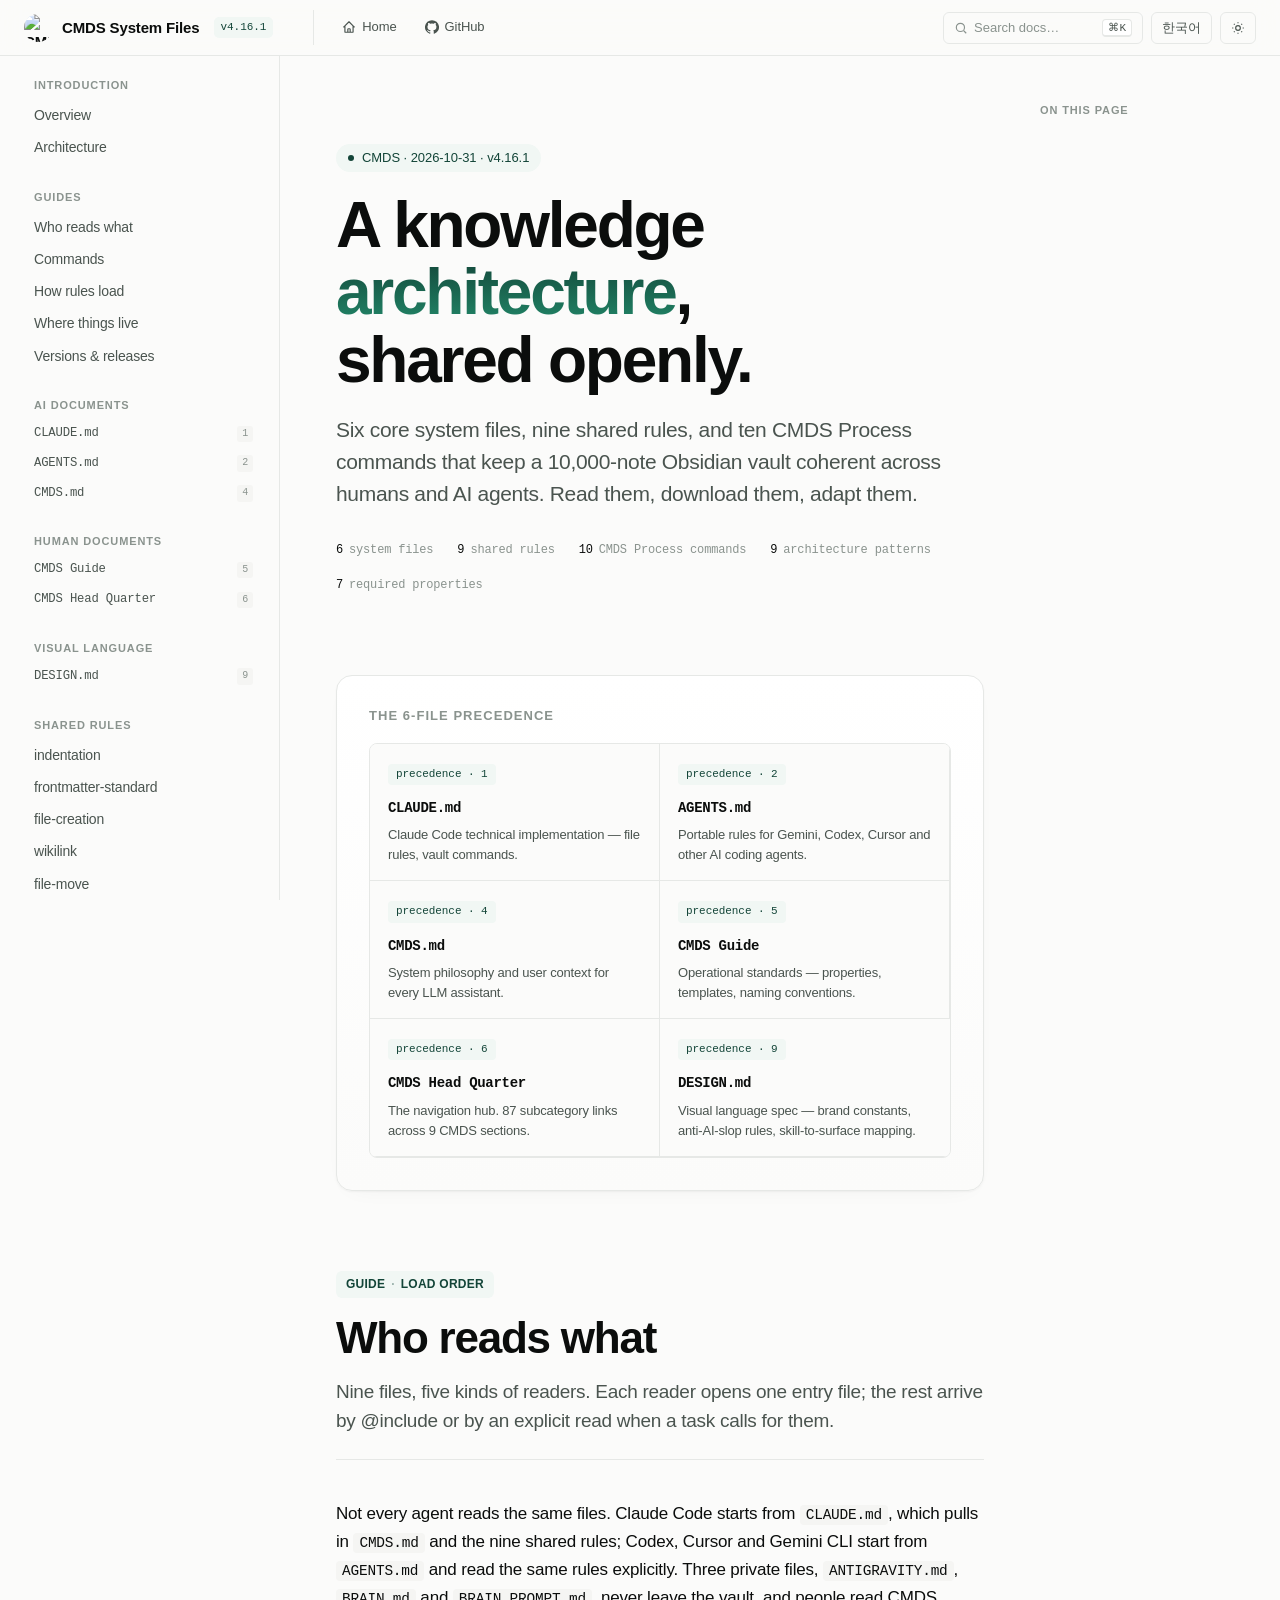
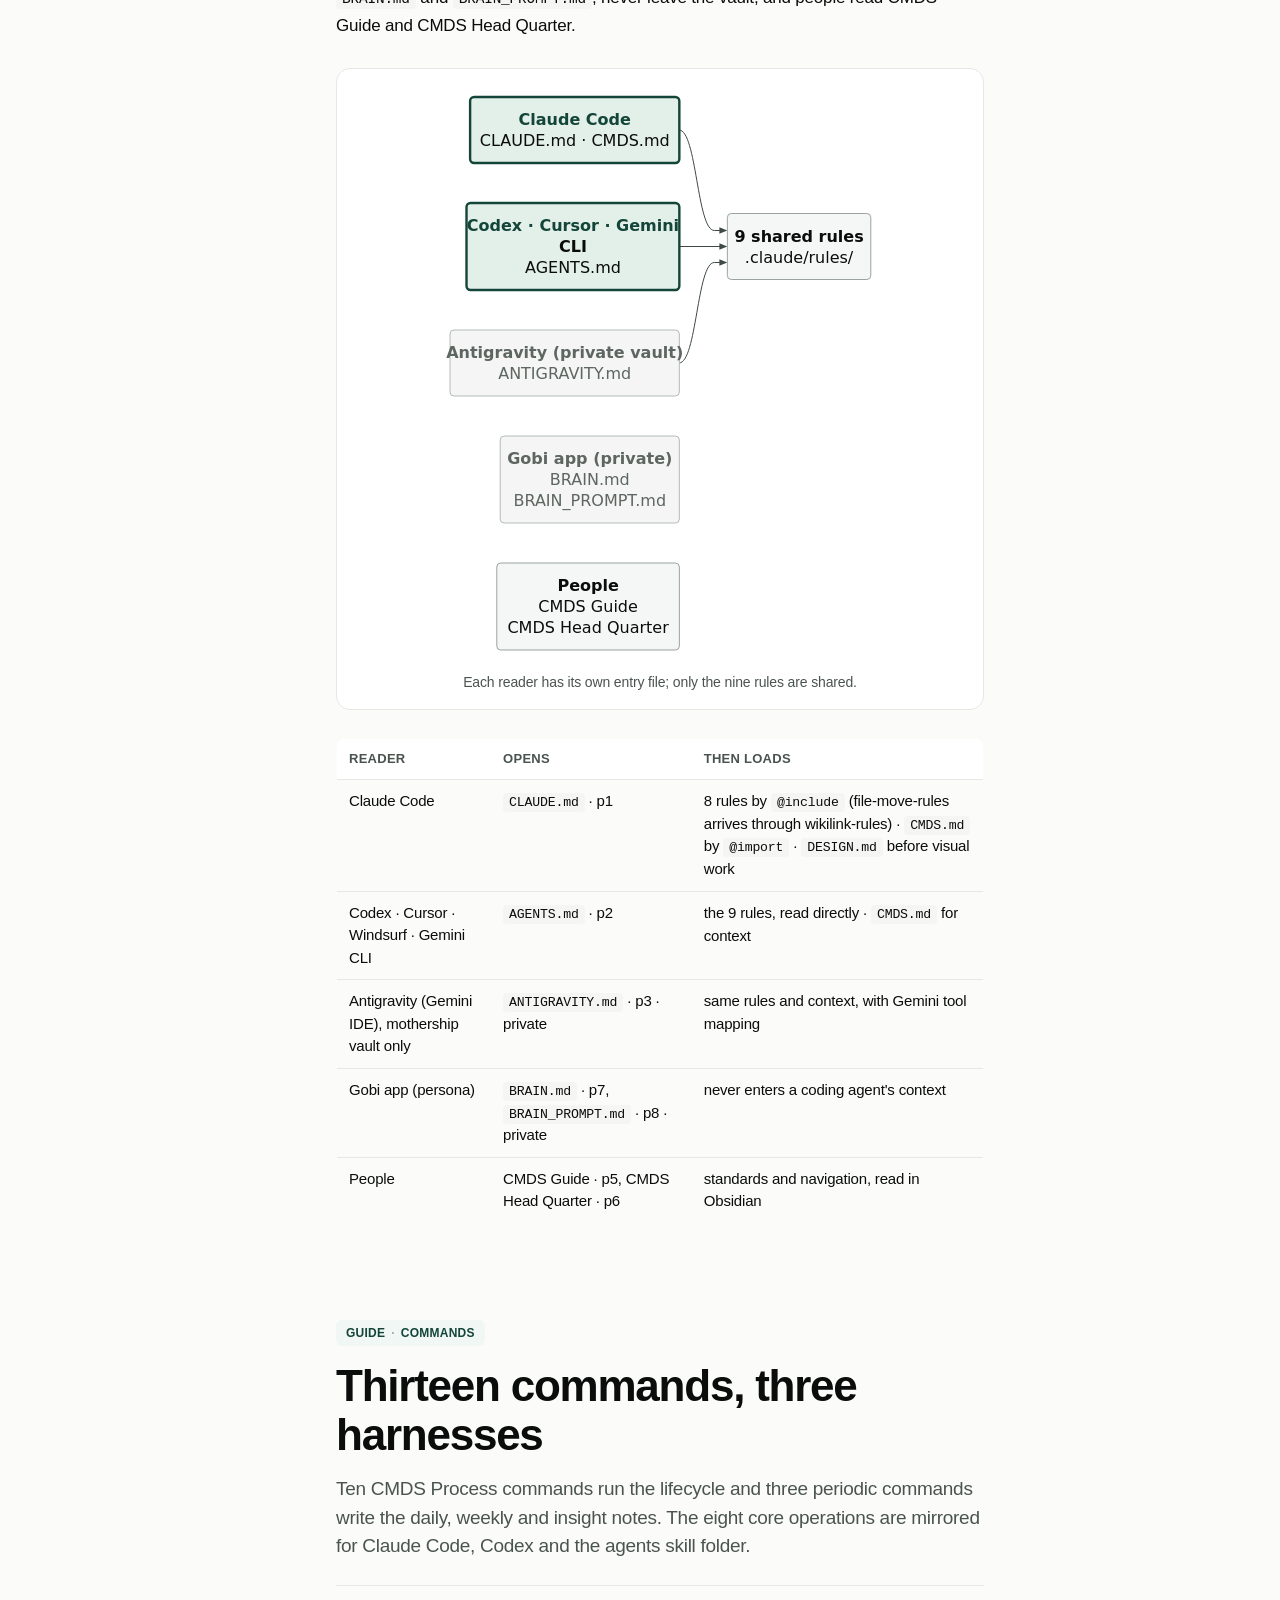
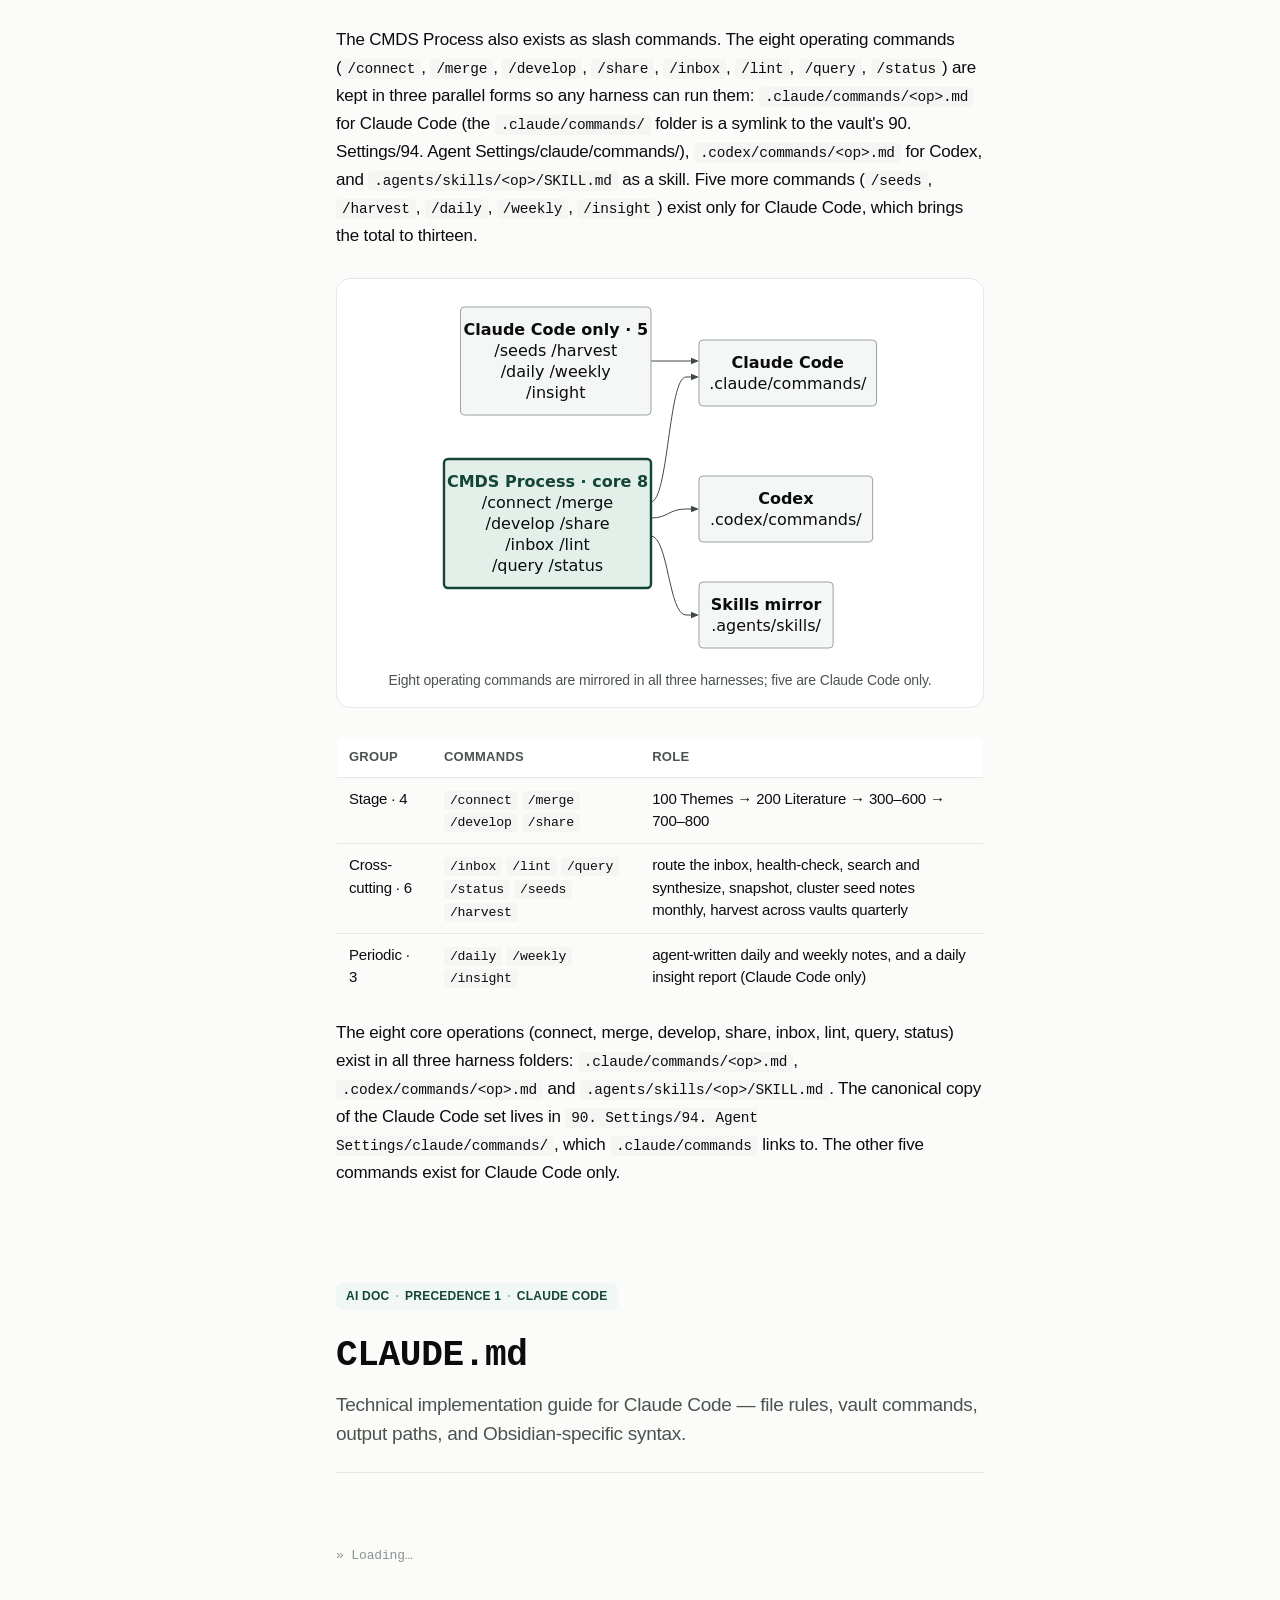
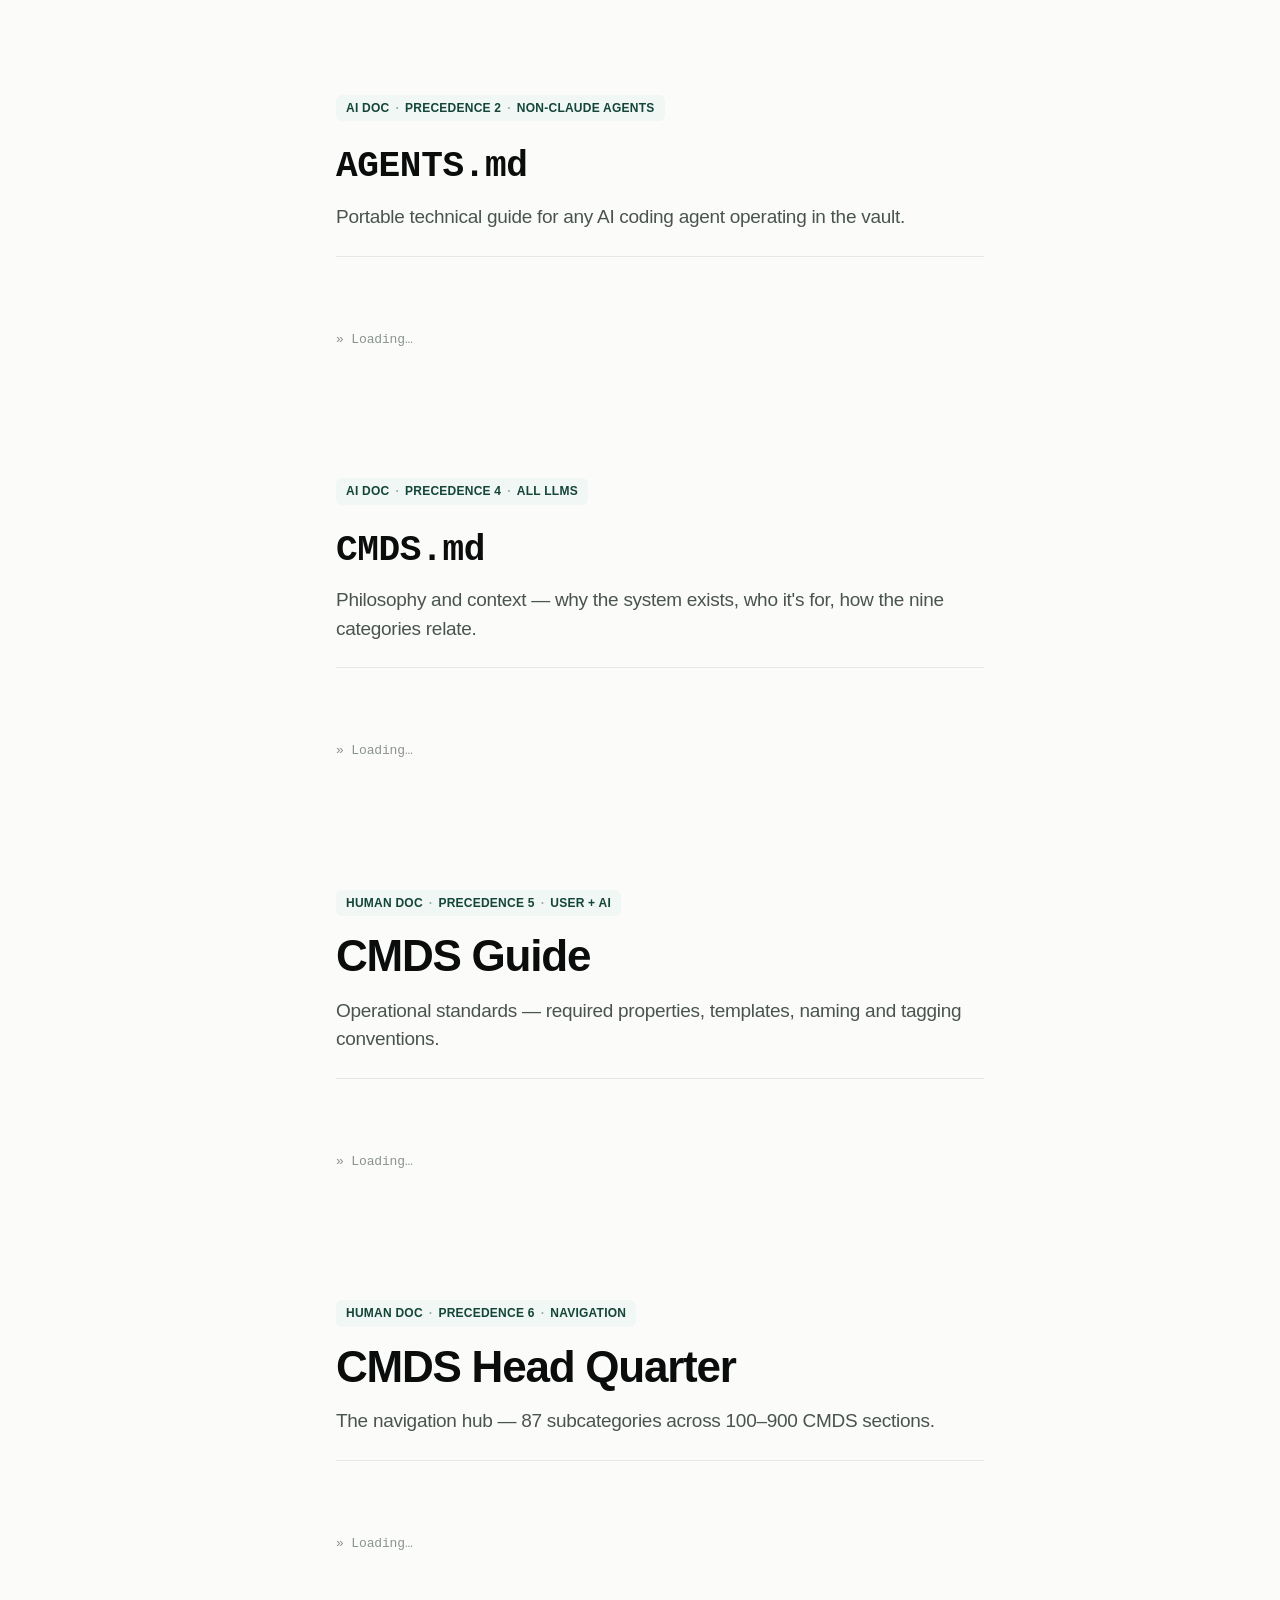
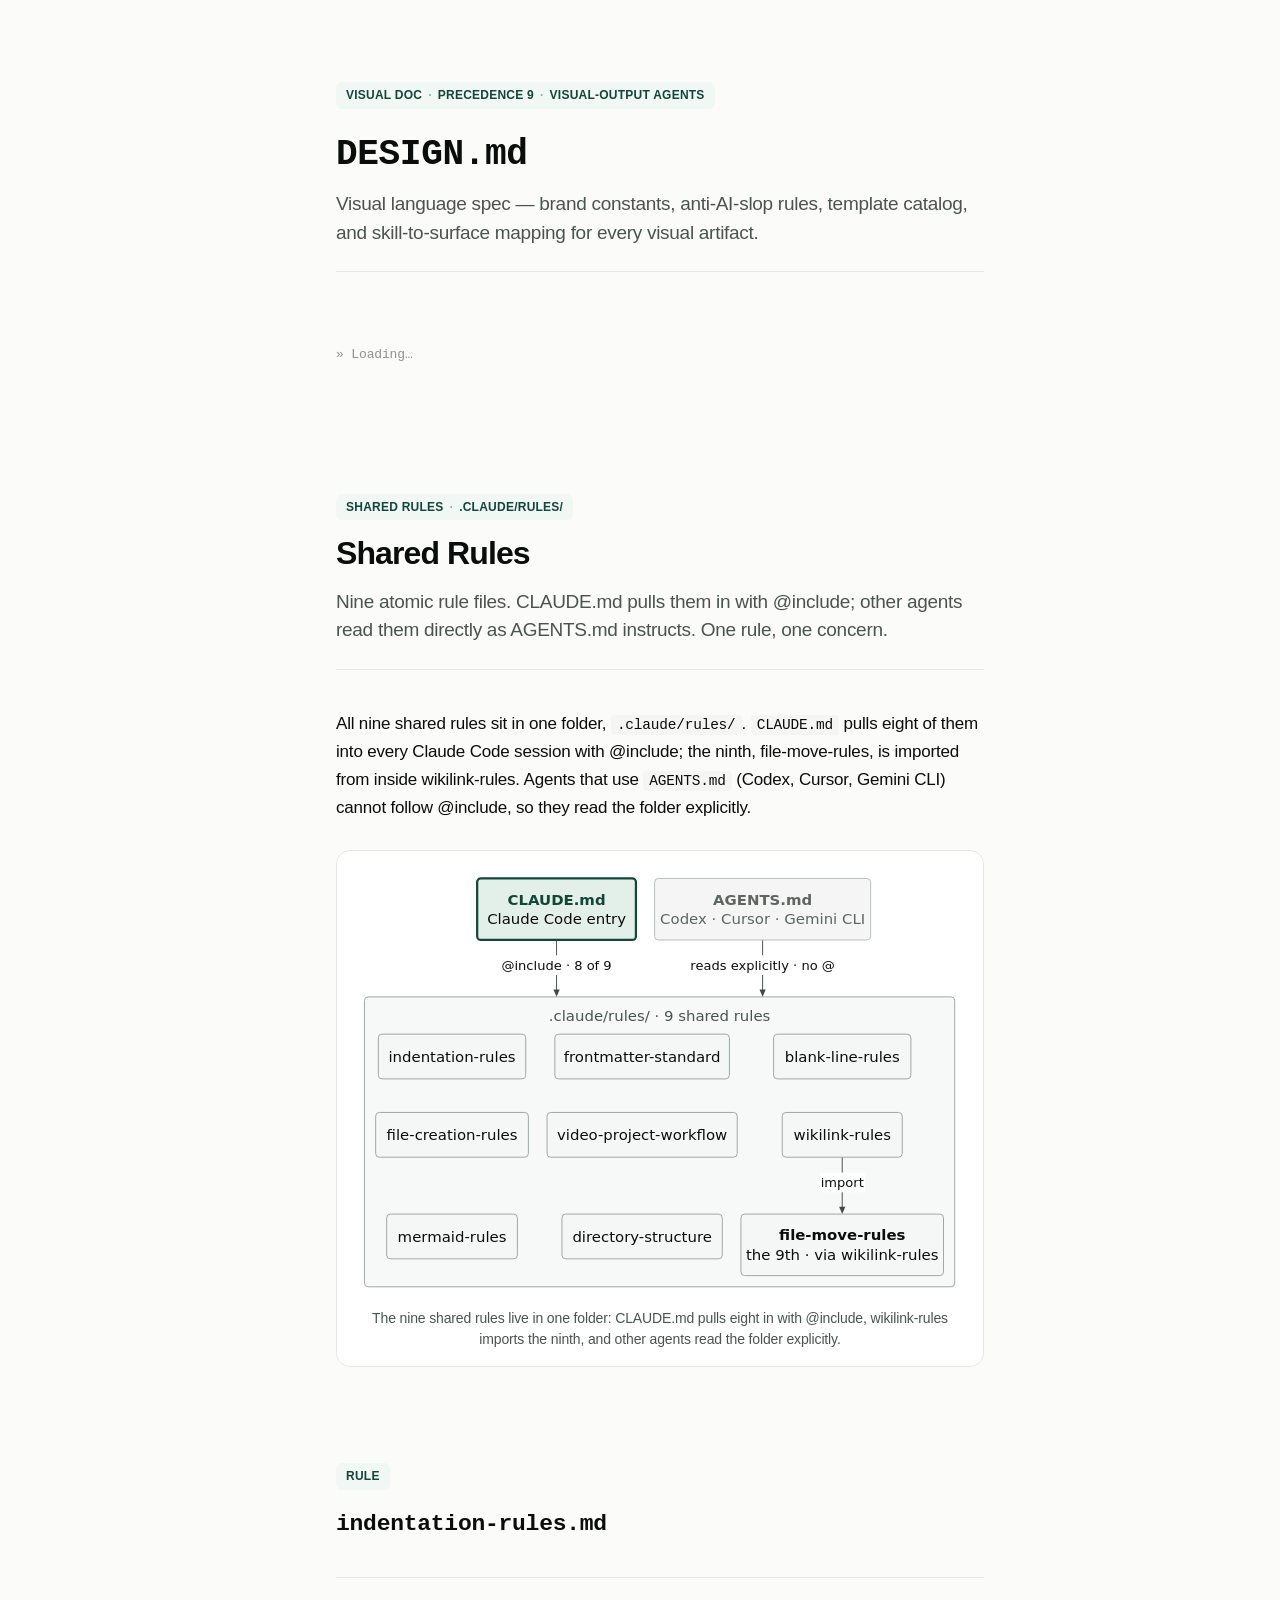
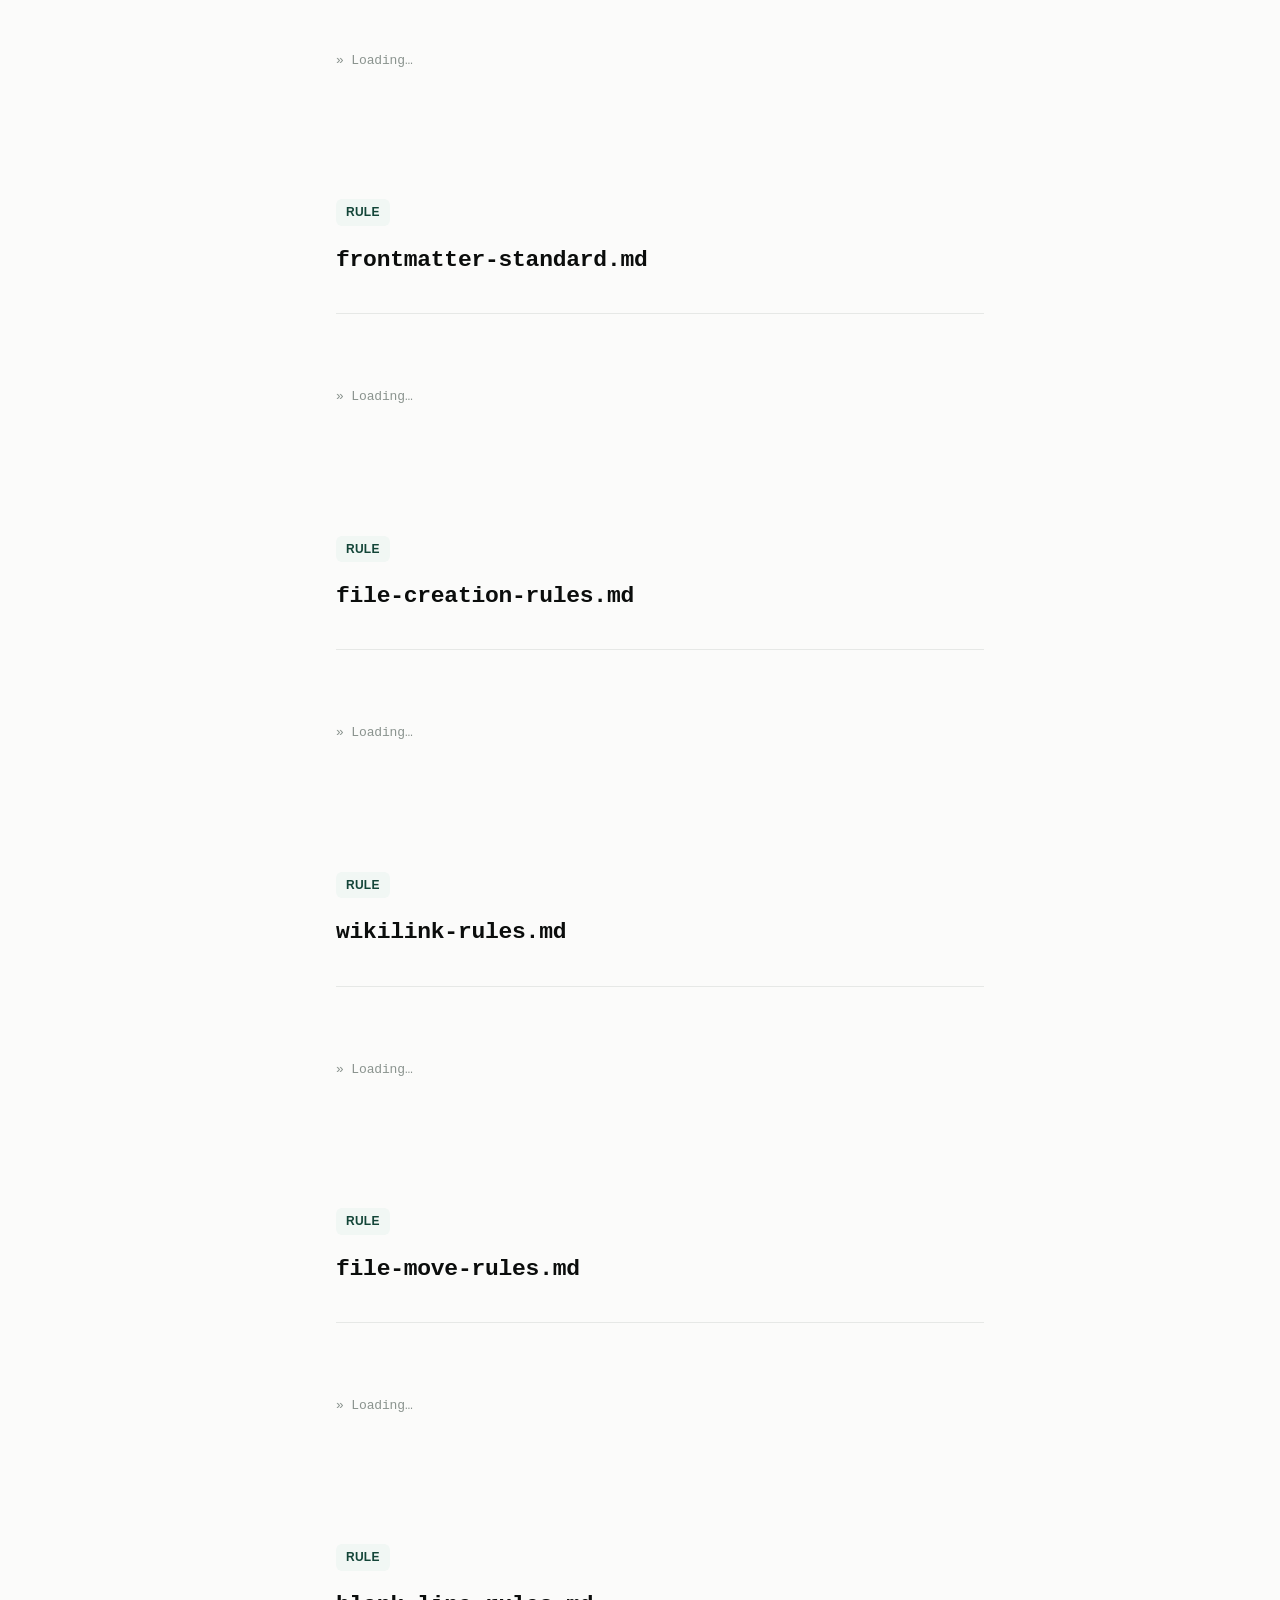
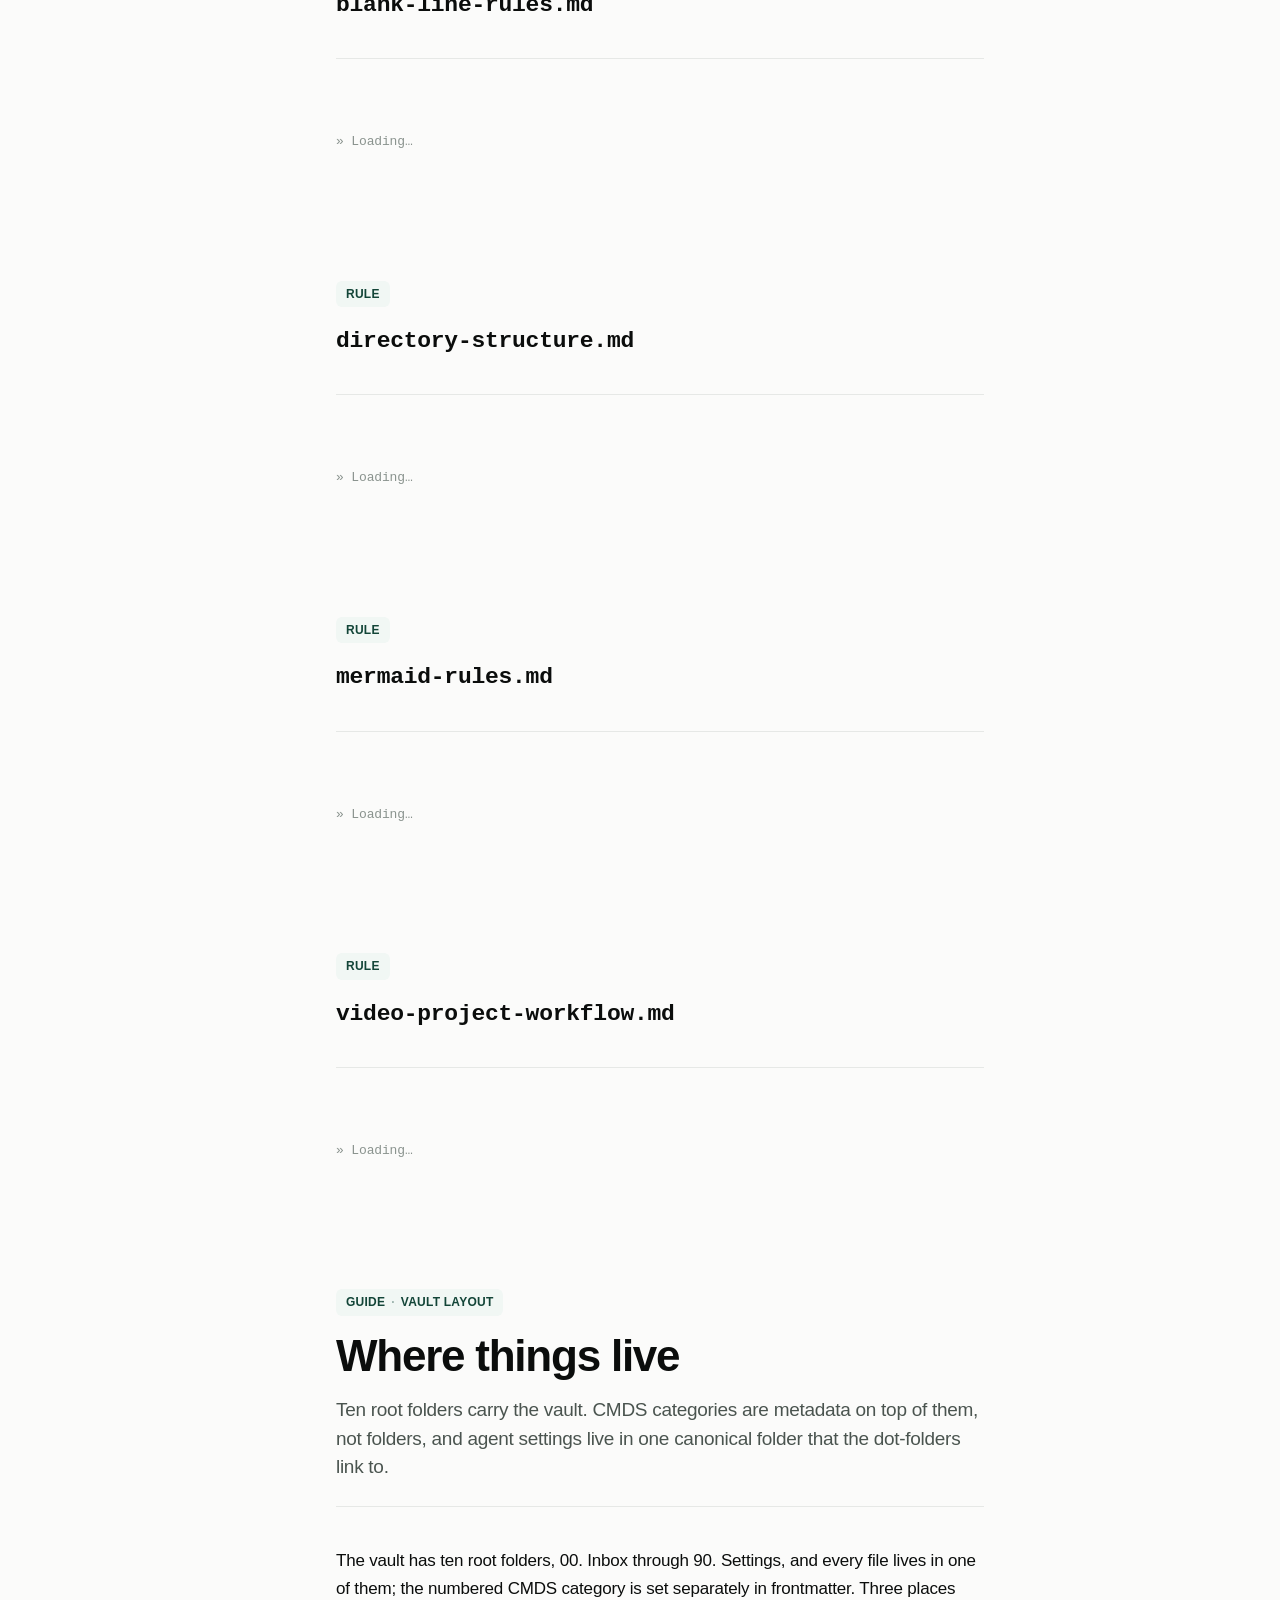
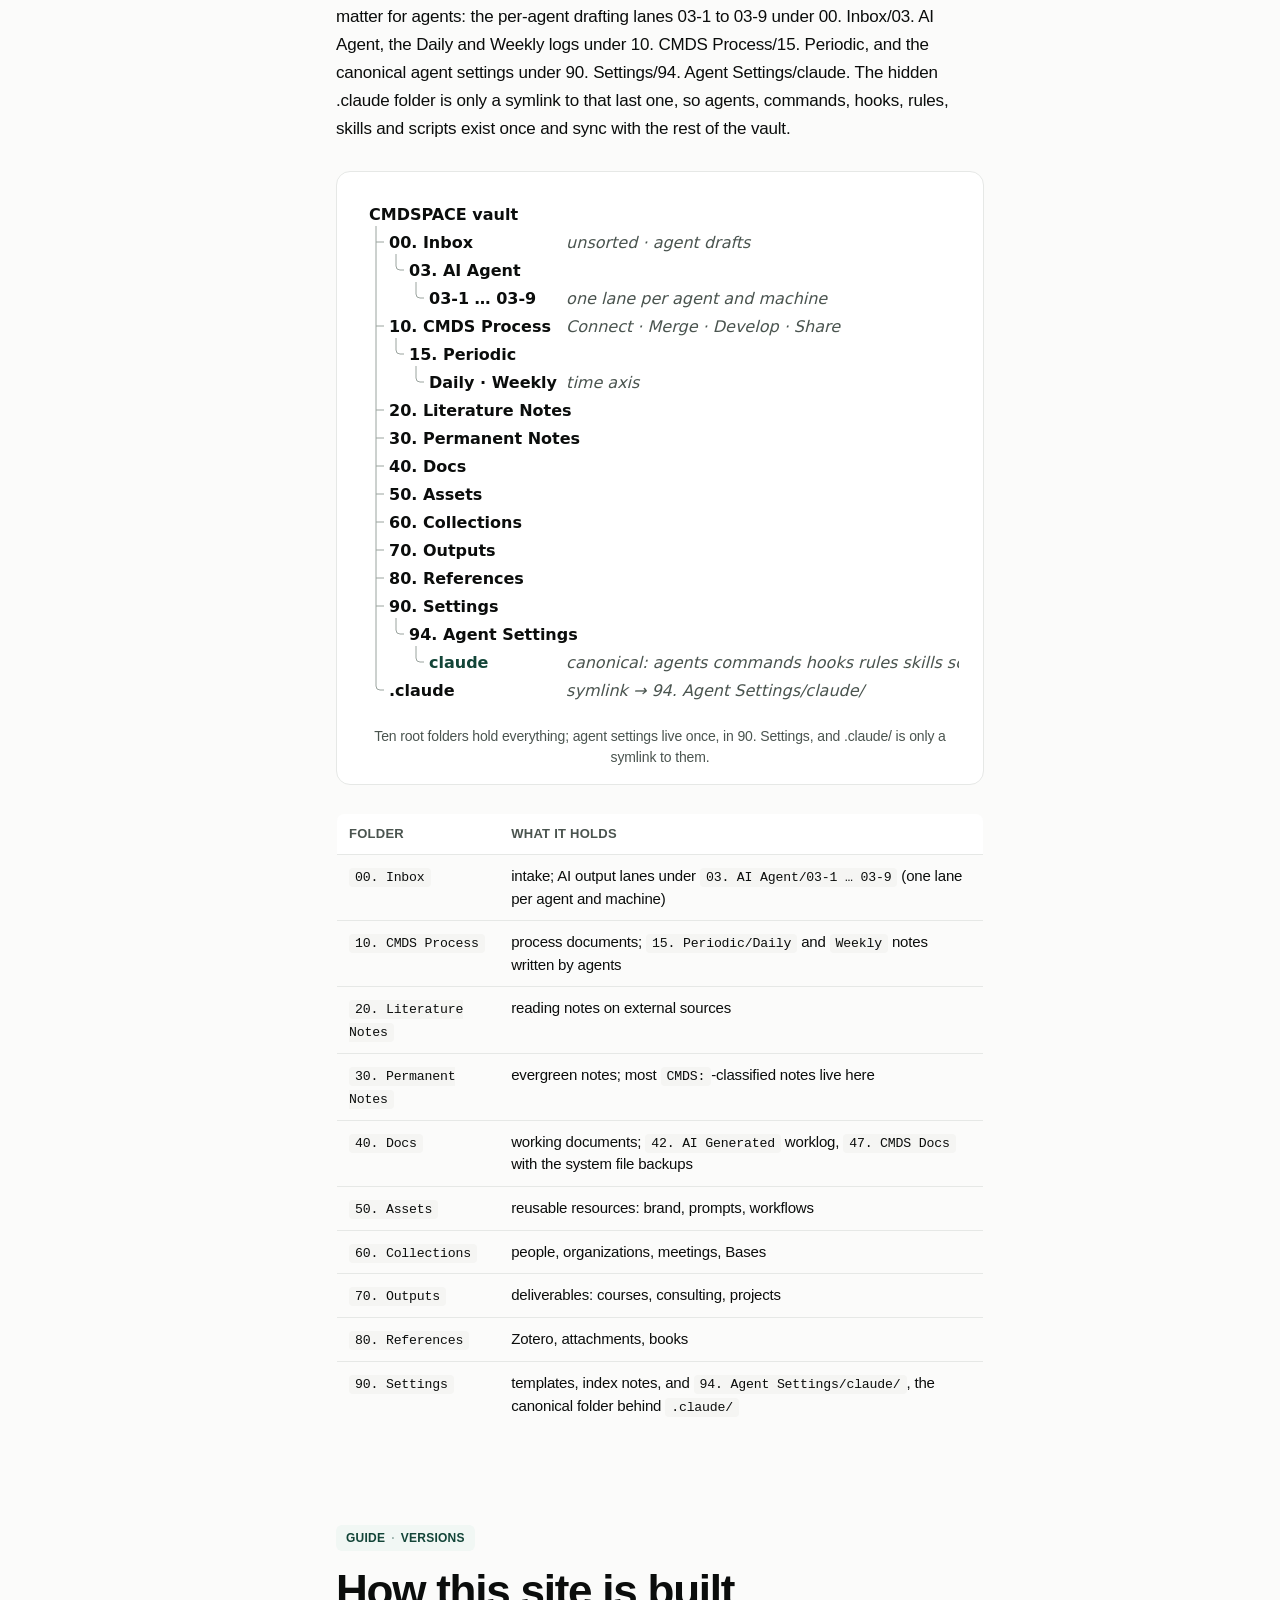
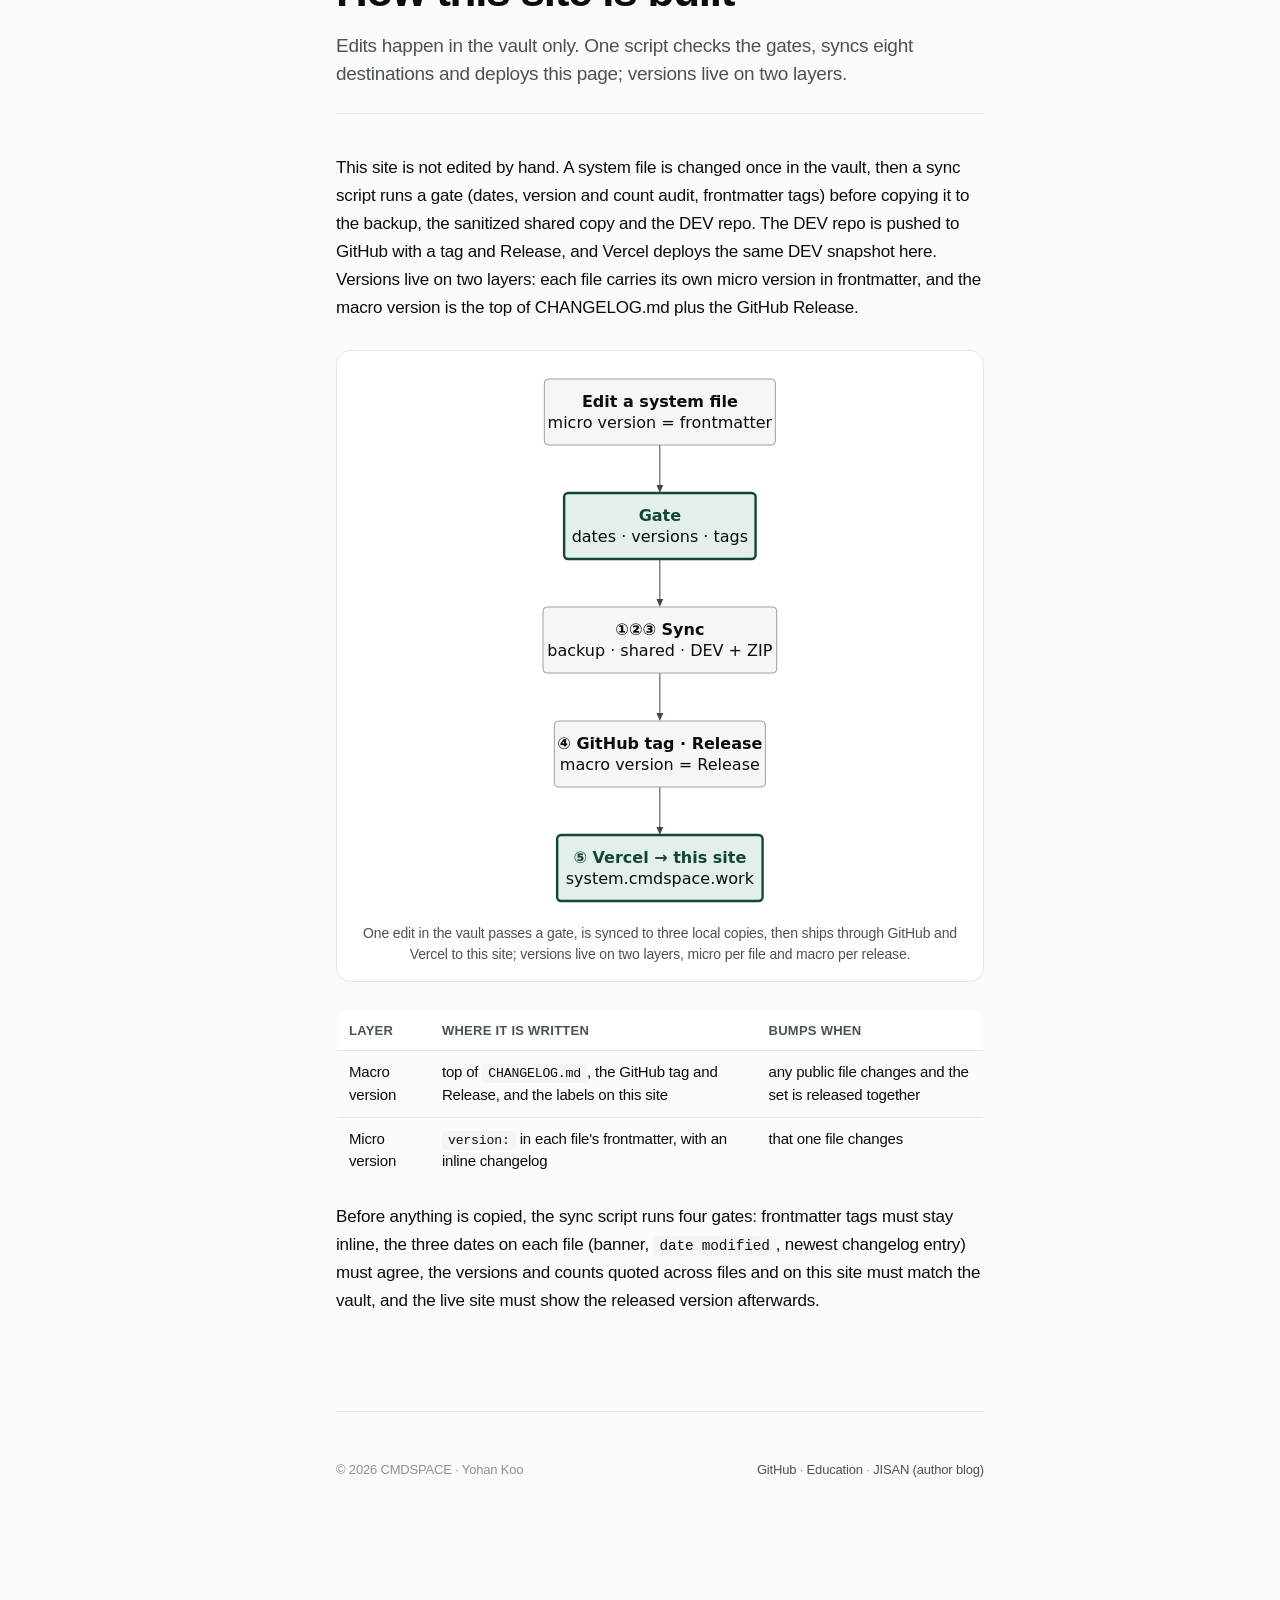
==== commit f92604d1: "site: diagrams after reviewer pass (tighter labels, one-sentence captions, who-reads-what as flowcha" ====
--- a/docs/index.html
+++ b/docs/index.html
@@ -1002,18 +1002,18 @@
                     <p class="doc-desc" data-i18n="guide.load.desc">Nine files, five kinds of readers. Each reader opens one entry file; the rest arrive by @include or by an explicit read when a task calls for them.</p>
                 </div>
                 <div class="doc-body">
-                    <p><span class="en-only">Not every agent reads the same files. Claude Code starts from <code>CLAUDE.md</code>, which pulls in <code>CMDS.md</code> and the rules; Codex, Cursor and Gemini CLI start from <code>AGENTS.md</code> and read the same rules explicitly. Three private files, <code>ANTIGRAVITY.md</code>, <code>BRAIN.md</code> and <code>BRAIN_PROMPT.md</code>, never leave the vault, and people read the Guide and the Head Quarter.</span><span class="ko-only">에이전트마다 읽는 파일이 다릅니다. Claude Code는 CLAUDE.md에서 시작해 CMDS.md와 규칙을 함께 불러오고, Codex·Cursor·Gemini CLI는 AGENTS.md에서 시작해 같은 규칙을 명시적으로 읽습니다. 비공개 파일 셋(<code>ANTIGRAVITY.md</code>, <code>BRAIN.md</code>, <code>BRAIN_PROMPT.md</code>)은 볼트 밖으로 나가지 않으며, 사람은 Guide와 Head Quarter를 읽습니다.</span></p>
+                    <p><span class="en-only">Not every agent reads the same files. Claude Code starts from <code>CLAUDE.md</code>, which pulls in <code>CMDS.md</code> and the nine shared rules; Codex, Cursor and Gemini CLI start from <code>AGENTS.md</code> and read the same rules explicitly. Three private files, <code>ANTIGRAVITY.md</code>, <code>BRAIN.md</code> and <code>BRAIN_PROMPT.md</code>, never leave the vault, and people read CMDS Guide and CMDS Head Quarter.</span><span class="ko-only">에이전트마다 읽는 파일이 다릅니다. Claude Code는 CLAUDE.md에서 시작해 CMDS.md와 공유 규칙 9개를 함께 불러오고, Codex·Cursor·Gemini CLI는 AGENTS.md에서 시작해 같은 규칙을 명시적으로 읽습니다. 비공개 파일 셋(<code>ANTIGRAVITY.md</code>, <code>BRAIN.md</code>, <code>BRAIN_PROMPT.md</code>)은 볼트 밖으로 나가지 않으며, 사람은 CMDS Guide와 CMDS Head Quarter를 읽습니다.</span></p>
                     <!-- diagram:load-swimlane:begin -->
 <figure class="cmds-figure diagram-card" data-diagram="load-swimlane">
 <div class="diagram-lang en-only" lang="en">
-<div class="cmds-pele cp-w680" data-cp-theme="auto" role="img" aria-label="Five readers, each with its own files. Claude Code reads CLAUDE.md and CMDS.md. Codex, Cursor and Gemini CLI read AGENTS.md. Antigravity, inside the private vault, reads ANTIGRAVITY.md. The Gobi app reads BRAIN.md and BRAIN_PROMPT.md. People read CMDS Guide and CMDS Head Quarter. Only the 9 rules are shared, by the first three." style="--w:431px"><svg xmlns="http://www.w3.org/2000/svg" class="pele pele-flowchart" viewBox="0 0 431 548" width="431" height="548" style="max-width:100%;height:auto;--_bg:var(--pele-bg,#fff);--_fg:var(--pele-fg,#1f1f1f);--_m:var(--pele-muted,#6e6e6e);--_l:var(--pele-line,#1f1f1f);--_s:var(--pele-surface,#f3f3f3);--_a:var(--pele-surface-alt,#e6e6e6);--_b:var(--pele-border,#8a8a8a);--_c:var(--pele-accent,#5b7bd5);color:var(--_fg);--_r:var(--pele-radius,4px);--_w:var(--pele-bold-weight,bold);--_fm:var(--pele-font-mono,ui-monospace, 'SF Mono', Menlo, Monaco, Consolas, monospace);font:16px sans-serif;letter-spacing:normal;word-spacing:normal;text-transform:none;direction:ltr;font-family:var(--pele-font,&quot;Pretendard&quot;, &quot;SF Pro Text&quot;, -apple-system, system-ui, sans-serif)" fill="var(--_fg)" role="img" aria-roledescription="flowchart" aria-label="Five readers, each with its own files. Claude Code reads CLAUDE.md and CMDS.md. Codex, Cursor and Gemini CLI read AGENTS.md. Antigravity, inside the private vault, reads ANTIGRAVITY.md. The Gobi app reads BRAIN.md and BRAIN_PROMPT.md. People read CMDS Guide and CMDS Head Quarter. Only the 9 rules are shared, by the first three."><g class="pele-edges" fill="none" stroke="var(--_l)" stroke-linecap="round"><g class="pele-edge" data-id="L_claude_rules_0" data-from="claude" data-to="rules"><path d="M240.91,41C258.41,41 258.41,131 275.91,131L281.91,131"></path><path class="pele-marker" d="M288.91,131L280.91,134.36L280.91,127.64Z" fill="var(--_l)" stroke="none"></path></g><g class="pele-edge" data-id="L_agents_rules_0" data-from="agents" data-to="rules"><path d="M240.91,147L281.91,147"></path><path class="pele-marker" d="M288.91,147L280.91,150.36L280.91,143.64Z" fill="var(--_l)" stroke="none"></path></g><g class="pele-edge" data-id="L_anti_rules_0" data-from="anti" data-to="rules"><path d="M240.91,253C258.41,253 258.41,163 275.91,163L281.91,163"></path><path class="pele-marker" d="M288.91,163L280.91,166.36L280.91,159.64Z" fill="var(--_l)" stroke="none"></path></g></g><g class="pele-nodes"><g class="pele-node pele-shape-rect cmds-key" data-id="claude" transform="translate(136.29,41)"><rect x="-104.62" y="-33" width="209.23" height="66" fill="var(--_s)" stroke="var(--_b)" style="rx:var(--_r)"></rect><text class="pele-label" text-anchor="middle" xml:space="preserve"><tspan x="0" y="-4.9" font-weight="var(--_w)">Claude Code</tspan><tspan x="0" y="16.1">CLAUDE.md · CMDS.md</tspan></text></g><g class="pele-node pele-shape-rect cmds-key" data-id="agents" transform="translate(124.45,147)"><rect x="-116.45" y="-33" width="232.91" height="66" fill="var(--_s)" stroke="var(--_b)" style="rx:var(--_r)"></rect><text class="pele-label" text-anchor="middle" xml:space="preserve"><tspan x="0" y="-4.9" font-weight="var(--_w)">Codex, Cursor, Gemini CLI</tspan><tspan x="0" y="16.1">AGENTS.md</tspan></text></g><g class="pele-node pele-shape-rect cmds-aux" data-id="anti" transform="translate(126.23,253)"><rect x="-114.68" y="-33" width="229.35" height="66" fill="var(--_s)" stroke="var(--_b)" style="rx:var(--_r)"></rect><text class="pele-label" text-anchor="middle" xml:space="preserve"><tspan x="0" y="-4.9" font-weight="var(--_w)">Antigravity (private vault)</tspan><tspan x="0" y="16.1">ANTIGRAVITY.md</tspan></text></g><g class="pele-node pele-shape-rect cmds-aux" data-id="brain" transform="translate(151.34,369.5)"><rect x="-89.57" y="-43.5" width="179.14" height="87" fill="var(--_s)" stroke="var(--_b)" style="rx:var(--_r)"></rect><text class="pele-label" text-anchor="middle" xml:space="preserve"><tspan x="0" y="-15.4" font-weight="var(--_w)">Gobi app (private)</tspan><tspan x="0" y="5.6">BRAIN.md</tspan><tspan x="0" y="26.6">BRAIN_PROMPT.md</tspan></text></g><g class="pele-node pele-shape-rect" data-id="people" transform="translate(149.63,496.5)"><rect x="-91.27" y="-43.5" width="182.55" height="87" fill="var(--_s)" stroke="var(--_b)" style="rx:var(--_r)"></rect><text class="pele-label" text-anchor="middle" xml:space="preserve"><tspan x="0" y="-15.4" font-weight="var(--_w)">People</tspan><tspan x="0" y="5.6">CMDS Guide</tspan><tspan x="0" y="26.6">CMDS Head Quarter</tspan></text></g><g class="pele-node pele-shape-rect" data-id="rules" transform="translate(355.46,147)"><rect x="-66.55" y="-33" width="133.11" height="66" fill="var(--_s)" stroke="var(--_b)" style="rx:var(--_r)"></rect><text class="pele-label" text-anchor="middle" xml:space="preserve"><tspan x="0" y="-4.9" font-weight="var(--_w)">9 rules</tspan><tspan x="0" y="16.1">.claude/rules/</tspan></text></g></g></svg></div>
-<div class="cmds-pele cp-w340" data-cp-theme="auto" role="img" aria-label="Five readers, each with its own files. Claude Code reads CLAUDE.md and CMDS.md. Codex, Cursor and Gemini CLI read AGENTS.md. Antigravity, inside the private vault, reads ANTIGRAVITY.md. The Gobi app reads BRAIN.md and BRAIN_PROMPT.md. People read CMDS Guide and CMDS Head Quarter. Only the 9 rules are shared, by the first three." style="--w:419px"><svg xmlns="http://www.w3.org/2000/svg" class="pele pele-flowchart" viewBox="0 0 419 468" width="419" height="468" style="max-width:100%;height:auto;--_bg:var(--pele-bg,#fff);--_fg:var(--pele-fg,#1f1f1f);--_m:var(--pele-muted,#6e6e6e);--_l:var(--pele-line,#1f1f1f);--_s:var(--pele-surface,#f3f3f3);--_a:var(--pele-surface-alt,#e6e6e6);--_b:var(--pele-border,#8a8a8a);--_c:var(--pele-accent,#5b7bd5);color:var(--_fg);--_r:var(--pele-radius,4px);--_w:var(--pele-bold-weight,bold);--_fm:var(--pele-font-mono,ui-monospace, 'SF Mono', Menlo, Monaco, Consolas, monospace);font:16px sans-serif;letter-spacing:normal;word-spacing:normal;text-transform:none;direction:ltr;font-family:var(--pele-font,&quot;Pretendard&quot;, &quot;SF Pro Text&quot;, -apple-system, system-ui, sans-serif)" fill="var(--_fg)" role="img" aria-roledescription="flowchart" aria-label="Five readers, each with its own files. Claude Code reads CLAUDE.md and CMDS.md. Codex, Cursor and Gemini CLI read AGENTS.md. Antigravity, inside the private vault, reads ANTIGRAVITY.md. The Gobi app reads BRAIN.md and BRAIN_PROMPT.md. People read CMDS Guide and CMDS Head Quarter. Only the 9 rules are shared, by the first three."><g class="pele-edges" fill="none" stroke="var(--_l)" stroke-linecap="round"><g class="pele-edge" data-id="L_claude_rules_0" data-from="claude" data-to="rules"><path d="M240.91,41C252.41,41 252.41,111 263.91,111L269.91,111"></path><path class="pele-marker" d="M276.91,111L268.91,114.36L268.91,107.64Z" fill="var(--_l)" stroke="none"></path></g><g class="pele-edge" data-id="L_agents_rules_0" data-from="agents" data-to="rules"><path d="M240.91,127L269.91,127"></path><path class="pele-marker" d="M276.91,127L268.91,130.36L268.91,123.64Z" fill="var(--_l)" stroke="none"></path></g><g class="pele-edge" data-id="L_anti_rules_0" data-from="anti" data-to="rules"><path d="M240.91,213C252.41,213 252.41,143 263.91,143L269.91,143"></path><path class="pele-marker" d="M276.91,143L268.91,146.36L268.91,139.64Z" fill="var(--_l)" stroke="none"></path></g></g><g class="pele-nodes"><g class="pele-node pele-shape-rect cmds-key" data-id="claude" transform="translate(136.29,41)"><rect x="-104.62" y="-33" width="209.23" height="66" fill="var(--_s)" stroke="var(--_b)" style="rx:var(--_r)"></rect><text class="pele-label" text-anchor="middle" xml:space="preserve"><tspan x="0" y="-4.9" font-weight="var(--_w)">Claude Code</tspan><tspan x="0" y="16.1">CLAUDE.md · CMDS.md</tspan></text></g><g class="pele-node pele-shape-rect cmds-key" data-id="agents" transform="translate(124.45,127)"><rect x="-116.45" y="-33" width="232.91" height="66" fill="var(--_s)" stroke="var(--_b)" style="rx:var(--_r)"></rect><text class="pele-label" text-anchor="middle" xml:space="preserve"><tspan x="0" y="-4.9" font-weight="var(--_w)">Codex, Cursor, Gemini CLI</tspan><tspan x="0" y="16.1">AGENTS.md</tspan></text></g><g class="pele-node pele-shape-rect cmds-aux" data-id="anti" transform="translate(126.23,213)"><rect x="-114.68" y="-33" width="229.35" height="66" fill="var(--_s)" stroke="var(--_b)" style="rx:var(--_r)"></rect><text class="pele-label" text-anchor="middle" xml:space="preserve"><tspan x="0" y="-4.9" font-weight="var(--_w)">Antigravity (private vault)</tspan><tspan x="0" y="16.1">ANTIGRAVITY.md</tspan></text></g><g class="pele-node pele-shape-rect cmds-aux" data-id="brain" transform="translate(151.34,309.5)"><rect x="-89.57" y="-43.5" width="179.14" height="87" fill="var(--_s)" stroke="var(--_b)" style="rx:var(--_r)"></rect><text class="pele-label" text-anchor="middle" xml:space="preserve"><tspan x="0" y="-15.4" font-weight="var(--_w)">Gobi app (private)</tspan><tspan x="0" y="5.6">BRAIN.md</tspan><tspan x="0" y="26.6">BRAIN_PROMPT.md</tspan></text></g><g class="pele-node pele-shape-rect" data-id="people" transform="translate(149.63,416.5)"><rect x="-91.27" y="-43.5" width="182.55" height="87" fill="var(--_s)" stroke="var(--_b)" style="rx:var(--_r)"></rect><text class="pele-label" text-anchor="middle" xml:space="preserve"><tspan x="0" y="-15.4" font-weight="var(--_w)">People</tspan><tspan x="0" y="5.6">CMDS Guide</tspan><tspan x="0" y="26.6">CMDS Head Quarter</tspan></text></g><g class="pele-node pele-shape-rect" data-id="rules" transform="translate(343.46,127)"><rect x="-66.55" y="-33" width="133.11" height="66" fill="var(--_s)" stroke="var(--_b)" style="rx:var(--_r)"></rect><text class="pele-label" text-anchor="middle" xml:space="preserve"><tspan x="0" y="-4.9" font-weight="var(--_w)">9 rules</tspan><tspan x="0" y="16.1">.claude/rules/</tspan></text></g></g></svg></div>
+<div class="cmds-pele cp-w680" data-cp-theme="auto" role="img" aria-label="Five readers, each with its own files. Claude Code reads CLAUDE.md and CMDS.md. Codex, Cursor and Gemini CLI read AGENTS.md. Antigravity, inside the private vault, reads ANTIGRAVITY.md. The Gobi app reads BRAIN.md and BRAIN_PROMPT.md. People read CMDS Guide and CMDS Head Quarter. Only the nine shared rules are common to the first three." style="--w:437px"><svg xmlns="http://www.w3.org/2000/svg" class="pele pele-flowchart" viewBox="0 0 437 569" width="437" height="569" style="max-width:100%;height:auto;--_bg:var(--pele-bg,#fff);--_fg:var(--pele-fg,#1f1f1f);--_m:var(--pele-muted,#6e6e6e);--_l:var(--pele-line,#1f1f1f);--_s:var(--pele-surface,#f3f3f3);--_a:var(--pele-surface-alt,#e6e6e6);--_b:var(--pele-border,#8a8a8a);--_c:var(--pele-accent,#5b7bd5);color:var(--_fg);--_r:var(--pele-radius,4px);--_w:var(--pele-bold-weight,bold);--_fm:var(--pele-font-mono,ui-monospace, 'SF Mono', Menlo, Monaco, Consolas, monospace);font:16px sans-serif;letter-spacing:normal;word-spacing:normal;text-transform:none;direction:ltr;font-family:var(--pele-font,&quot;Pretendard&quot;, &quot;SF Pro Text&quot;, -apple-system, system-ui, sans-serif)" fill="var(--_fg)" role="img" aria-roledescription="flowchart" aria-label="Five readers, each with its own files. Claude Code reads CLAUDE.md and CMDS.md. Codex, Cursor and Gemini CLI read AGENTS.md. Antigravity, inside the private vault, reads ANTIGRAVITY.md. The Gobi app reads BRAIN.md and BRAIN_PROMPT.md. People read CMDS Guide and CMDS Head Quarter. Only the nine shared rules are common to the first three."><g class="pele-edges" fill="none" stroke="var(--_l)" stroke-linecap="round"><g class="pele-edge" data-id="L_claude_rules_0" data-from="claude" data-to="rules"><path d="M237.35,41C254.85,41 254.85,141.5 272.35,141.5L278.35,141.5"></path><path class="pele-marker" d="M285.35,141.5L277.35,144.86L277.35,138.14Z" fill="var(--_l)" stroke="none"></path></g><g class="pele-edge" data-id="L_agents_rules_0" data-from="agents" data-to="rules"><path d="M237.35,157.5L278.35,157.5"></path><path class="pele-marker" d="M285.35,157.5L277.35,160.86L277.35,154.14Z" fill="var(--_l)" stroke="none"></path></g><g class="pele-edge" data-id="L_anti_rules_0" data-from="anti" data-to="rules"><path d="M237.35,274C254.85,274 254.85,173.5 272.35,173.5L278.35,173.5"></path><path class="pele-marker" d="M285.35,173.5L277.35,176.86L277.35,170.14Z" fill="var(--_l)" stroke="none"></path></g></g><g class="pele-nodes"><g class="pele-node pele-shape-rect cmds-key" data-id="claude" transform="translate(132.73,41)"><rect x="-104.62" y="-33" width="209.23" height="66" fill="var(--_s)" stroke="var(--_b)" style="rx:var(--_r)"></rect><text class="pele-label" text-anchor="middle" xml:space="preserve"><tspan x="0" y="-4.9" font-weight="var(--_w)">Claude Code</tspan><tspan x="0" y="16.1">CLAUDE.md · CMDS.md</tspan></text></g><g class="pele-node pele-shape-rect cmds-key" data-id="agents" transform="translate(130.93,157.5)"><rect x="-106.42" y="-43.5" width="212.84" height="87" fill="var(--_s)" stroke="var(--_b)" style="rx:var(--_r)"></rect><text class="pele-label" text-anchor="middle" xml:space="preserve"><tspan x="0" y="-15.4" font-weight="var(--_w)">Codex · Cursor · Gemini</tspan><tspan x="0" y="5.6" font-weight="var(--_w)">CLI</tspan><tspan x="0" y="26.6">AGENTS.md</tspan></text></g><g class="pele-node pele-shape-rect cmds-aux" data-id="anti" transform="translate(122.68,274)"><rect x="-114.68" y="-33" width="229.35" height="66" fill="var(--_s)" stroke="var(--_b)" style="rx:var(--_r)"></rect><text class="pele-label" text-anchor="middle" xml:space="preserve"><tspan x="0" y="-4.9" font-weight="var(--_w)">Antigravity (private vault)</tspan><tspan x="0" y="16.1">ANTIGRAVITY.md</tspan></text></g><g class="pele-node pele-shape-rect cmds-aux" data-id="brain" transform="translate(147.78,390.5)"><rect x="-89.57" y="-43.5" width="179.14" height="87" fill="var(--_s)" stroke="var(--_b)" style="rx:var(--_r)"></rect><text class="pele-label" text-anchor="middle" xml:space="preserve"><tspan x="0" y="-15.4" font-weight="var(--_w)">Gobi app (private)</tspan><tspan x="0" y="5.6">BRAIN.md</tspan><tspan x="0" y="26.6">BRAIN_PROMPT.md</tspan></text></g><g class="pele-node pele-shape-rect" data-id="people" transform="translate(146.08,517.5)"><rect x="-91.27" y="-43.5" width="182.55" height="87" fill="var(--_s)" stroke="var(--_b)" style="rx:var(--_r)"></rect><text class="pele-label" text-anchor="middle" xml:space="preserve"><tspan x="0" y="-15.4" font-weight="var(--_w)">People</tspan><tspan x="0" y="5.6">CMDS Guide</tspan><tspan x="0" y="26.6">CMDS Head Quarter</tspan></text></g><g class="pele-node pele-shape-rect" data-id="rules" transform="translate(357.07,157.5)"><rect x="-71.72" y="-33" width="143.44" height="66" fill="var(--_s)" stroke="var(--_b)" style="rx:var(--_r)"></rect><text class="pele-label" text-anchor="middle" xml:space="preserve"><tspan x="0" y="-4.9" font-weight="var(--_w)">9 shared rules</tspan><tspan x="0" y="16.1">.claude/rules/</tspan></text></g></g></svg></div>
+<div class="cmds-pele cp-w340" data-cp-theme="auto" role="img" aria-label="Five readers, each with its own files. Claude Code reads CLAUDE.md and CMDS.md. Codex, Cursor and Gemini CLI read AGENTS.md. Antigravity, inside the private vault, reads ANTIGRAVITY.md. The Gobi app reads BRAIN.md and BRAIN_PROMPT.md. People read CMDS Guide and CMDS Head Quarter. Only the nine shared rules are common to the first three." style="--w:425px"><svg xmlns="http://www.w3.org/2000/svg" class="pele pele-flowchart" viewBox="0 0 425 489" width="425" height="489" style="max-width:100%;height:auto;--_bg:var(--pele-bg,#fff);--_fg:var(--pele-fg,#1f1f1f);--_m:var(--pele-muted,#6e6e6e);--_l:var(--pele-line,#1f1f1f);--_s:var(--pele-surface,#f3f3f3);--_a:var(--pele-surface-alt,#e6e6e6);--_b:var(--pele-border,#8a8a8a);--_c:var(--pele-accent,#5b7bd5);color:var(--_fg);--_r:var(--pele-radius,4px);--_w:var(--pele-bold-weight,bold);--_fm:var(--pele-font-mono,ui-monospace, 'SF Mono', Menlo, Monaco, Consolas, monospace);font:16px sans-serif;letter-spacing:normal;word-spacing:normal;text-transform:none;direction:ltr;font-family:var(--pele-font,&quot;Pretendard&quot;, &quot;SF Pro Text&quot;, -apple-system, system-ui, sans-serif)" fill="var(--_fg)" role="img" aria-roledescription="flowchart" aria-label="Five readers, each with its own files. Claude Code reads CLAUDE.md and CMDS.md. Codex, Cursor and Gemini CLI read AGENTS.md. Antigravity, inside the private vault, reads ANTIGRAVITY.md. The Gobi app reads BRAIN.md and BRAIN_PROMPT.md. People read CMDS Guide and CMDS Head Quarter. Only the nine shared rules are common to the first three."><g class="pele-edges" fill="none" stroke="var(--_l)" stroke-linecap="round"><g class="pele-edge" data-id="L_claude_rules_0" data-from="claude" data-to="rules"><path d="M237.35,41C248.85,41 248.85,121.5 260.35,121.5L266.35,121.5"></path><path class="pele-marker" d="M273.35,121.5L265.35,124.86L265.35,118.14Z" fill="var(--_l)" stroke="none"></path></g><g class="pele-edge" data-id="L_agents_rules_0" data-from="agents" data-to="rules"><path d="M237.35,137.5L266.35,137.5"></path><path class="pele-marker" d="M273.35,137.5L265.35,140.86L265.35,134.14Z" fill="var(--_l)" stroke="none"></path></g><g class="pele-edge" data-id="L_anti_rules_0" data-from="anti" data-to="rules"><path d="M237.35,234C248.85,234 248.85,153.5 260.35,153.5L266.35,153.5"></path><path class="pele-marker" d="M273.35,153.5L265.35,156.86L265.35,150.14Z" fill="var(--_l)" stroke="none"></path></g></g><g class="pele-nodes"><g class="pele-node pele-shape-rect cmds-key" data-id="claude" transform="translate(132.73,41)"><rect x="-104.62" y="-33" width="209.23" height="66" fill="var(--_s)" stroke="var(--_b)" style="rx:var(--_r)"></rect><text class="pele-label" text-anchor="middle" xml:space="preserve"><tspan x="0" y="-4.9" font-weight="var(--_w)">Claude Code</tspan><tspan x="0" y="16.1">CLAUDE.md · CMDS.md</tspan></text></g><g class="pele-node pele-shape-rect cmds-key" data-id="agents" transform="translate(130.93,137.5)"><rect x="-106.42" y="-43.5" width="212.84" height="87" fill="var(--_s)" stroke="var(--_b)" style="rx:var(--_r)"></rect><text class="pele-label" text-anchor="middle" xml:space="preserve"><tspan x="0" y="-15.4" font-weight="var(--_w)">Codex · Cursor · Gemini</tspan><tspan x="0" y="5.6" font-weight="var(--_w)">CLI</tspan><tspan x="0" y="26.6">AGENTS.md</tspan></text></g><g class="pele-node pele-shape-rect cmds-aux" data-id="anti" transform="translate(122.68,234)"><rect x="-114.68" y="-33" width="229.35" height="66" fill="var(--_s)" stroke="var(--_b)" style="rx:var(--_r)"></rect><text class="pele-label" text-anchor="middle" xml:space="preserve"><tspan x="0" y="-4.9" font-weight="var(--_w)">Antigravity (private vault)</tspan><tspan x="0" y="16.1">ANTIGRAVITY.md</tspan></text></g><g class="pele-node pele-shape-rect cmds-aux" data-id="brain" transform="translate(147.78,330.5)"><rect x="-89.57" y="-43.5" width="179.14" height="87" fill="var(--_s)" stroke="var(--_b)" style="rx:var(--_r)"></rect><text class="pele-label" text-anchor="middle" xml:space="preserve"><tspan x="0" y="-15.4" font-weight="var(--_w)">Gobi app (private)</tspan><tspan x="0" y="5.6">BRAIN.md</tspan><tspan x="0" y="26.6">BRAIN_PROMPT.md</tspan></text></g><g class="pele-node pele-shape-rect" data-id="people" transform="translate(146.08,437.5)"><rect x="-91.27" y="-43.5" width="182.55" height="87" fill="var(--_s)" stroke="var(--_b)" style="rx:var(--_r)"></rect><text class="pele-label" text-anchor="middle" xml:space="preserve"><tspan x="0" y="-15.4" font-weight="var(--_w)">People</tspan><tspan x="0" y="5.6">CMDS Guide</tspan><tspan x="0" y="26.6">CMDS Head Quarter</tspan></text></g><g class="pele-node pele-shape-rect" data-id="rules" transform="translate(345.07,137.5)"><rect x="-71.72" y="-33" width="143.44" height="66" fill="var(--_s)" stroke="var(--_b)" style="rx:var(--_r)"></rect><text class="pele-label" text-anchor="middle" xml:space="preserve"><tspan x="0" y="-4.9" font-weight="var(--_w)">9 shared rules</tspan><tspan x="0" y="16.1">.claude/rules/</tspan></text></g></g></svg></div>
 </div>
 <div class="diagram-lang ko-only" lang="ko">
-<div class="cmds-pele cp-w680" data-cp-theme="auto" role="img" aria-label="독자 다섯이 각자 다른 파일을 읽는다. Claude Code는 CLAUDE.md와 CMDS.md를, Codex·Cursor·Gemini CLI는 AGENTS.md를, 비공개 볼트 안의 Antigravity는 ANTIGRAVITY.md를, Gobi 앱은 BRAIN.md와 BRAIN_PROMPT.md를, 사람은 CMDS Guide와 CMDS Head Quarter를 읽는다. 규칙 9개만 앞의 셋이 공유한다." style="--w:431px"><svg xmlns="http://www.w3.org/2000/svg" class="pele pele-flowchart" viewBox="0 0 431 548" width="431" height="548" style="max-width:100%;height:auto;--_bg:var(--pele-bg,#fff);--_fg:var(--pele-fg,#1f1f1f);--_m:var(--pele-muted,#6e6e6e);--_l:var(--pele-line,#1f1f1f);--_s:var(--pele-surface,#f3f3f3);--_a:var(--pele-surface-alt,#e6e6e6);--_b:var(--pele-border,#8a8a8a);--_c:var(--pele-accent,#5b7bd5);color:var(--_fg);--_r:var(--pele-radius,4px);--_w:var(--pele-bold-weight,bold);--_fm:var(--pele-font-mono,ui-monospace, 'SF Mono', Menlo, Monaco, Consolas, monospace);font:16px sans-serif;letter-spacing:normal;word-spacing:normal;text-transform:none;direction:ltr;font-family:var(--pele-font,&quot;Pretendard&quot;, &quot;SF Pro Text&quot;, -apple-system, system-ui, sans-serif)" fill="var(--_fg)" role="img" aria-roledescription="flowchart" aria-label="독자 다섯이 각자 다른 파일을 읽는다. Claude Code는 CLAUDE.md와 CMDS.md를, Codex·Cursor·Gemini CLI는 AGENTS.md를, 비공개 볼트 안의 Antigravity는 ANTIGRAVITY.md를, Gobi 앱은 BRAIN.md와 BRAIN_PROMPT.md를, 사람은 CMDS Guide와 CMDS Head Quarter를 읽는다. 규칙 9개만 앞의 셋이 공유한다."><g class="pele-edges" fill="none" stroke="var(--_l)" stroke-linecap="round"><g class="pele-edge" data-id="L_claude_rules_0" data-from="claude" data-to="rules"><path d="M240.91,41C258.41,41 258.41,131 275.91,131L281.91,131"></path><path class="pele-marker" d="M288.91,131L280.91,134.36L280.91,127.64Z" fill="var(--_l)" stroke="none"></path></g><g class="pele-edge" data-id="L_agents_rules_0" data-from="agents" data-to="rules"><path d="M240.91,147L281.91,147"></path><path class="pele-marker" d="M288.91,147L280.91,150.36L280.91,143.64Z" fill="var(--_l)" stroke="none"></path></g><g class="pele-edge" data-id="L_anti_rules_0" data-from="anti" data-to="rules"><path d="M240.91,253C258.41,253 258.41,163 275.91,163L281.91,163"></path><path class="pele-marker" d="M288.91,163L280.91,166.36L280.91,159.64Z" fill="var(--_l)" stroke="none"></path></g></g><g class="pele-nodes"><g class="pele-node pele-shape-rect cmds-key" data-id="claude" transform="translate(136.29,41)"><rect x="-104.62" y="-33" width="209.23" height="66" fill="var(--_s)" stroke="var(--_b)" style="rx:var(--_r)"></rect><text class="pele-label" text-anchor="middle" xml:space="preserve"><tspan x="0" y="-4.9" font-weight="var(--_w)">Claude Code</tspan><tspan x="0" y="16.1">CLAUDE.md · CMDS.md</tspan></text></g><g class="pele-node pele-shape-rect cmds-key" data-id="agents" transform="translate(124.45,147)"><rect x="-116.45" y="-33" width="232.91" height="66" fill="var(--_s)" stroke="var(--_b)" style="rx:var(--_r)"></rect><text class="pele-label" text-anchor="middle" xml:space="preserve"><tspan x="0" y="-4.9" font-weight="var(--_w)">Codex, Cursor, Gemini CLI</tspan><tspan x="0" y="16.1">AGENTS.md</tspan></text></g><g class="pele-node pele-shape-rect cmds-aux" data-id="anti" transform="translate(136.69,253)"><rect x="-104.22" y="-33" width="208.44" height="66" fill="var(--_s)" stroke="var(--_b)" style="rx:var(--_r)"></rect><text class="pele-label" text-anchor="middle" xml:space="preserve"><tspan x="0" y="-4.9" font-weight="var(--_w)">Antigravity (비공개 볼트)</tspan><tspan x="0" y="16.1">ANTIGRAVITY.md</tspan></text></g><g class="pele-node pele-shape-rect cmds-aux" data-id="brain" transform="translate(151.34,369.5)"><rect x="-89.57" y="-43.5" width="179.14" height="87" fill="var(--_s)" stroke="var(--_b)" style="rx:var(--_r)"></rect><text class="pele-label" text-anchor="middle" xml:space="preserve"><tspan x="0" y="-15.4" font-weight="var(--_w)">Gobi 앱 (비공개)</tspan><tspan x="0" y="5.6">BRAIN.md</tspan><tspan x="0" y="26.6">BRAIN_PROMPT.md</tspan></text></g><g class="pele-node pele-shape-rect" data-id="people" transform="translate(149.63,496.5)"><rect x="-91.27" y="-43.5" width="182.55" height="87" fill="var(--_s)" stroke="var(--_b)" style="rx:var(--_r)"></rect><text class="pele-label" text-anchor="middle" xml:space="preserve"><tspan x="0" y="-15.4" font-weight="var(--_w)">사람</tspan><tspan x="0" y="5.6">CMDS Guide</tspan><tspan x="0" y="26.6">CMDS Head Quarter</tspan></text></g><g class="pele-node pele-shape-rect" data-id="rules" transform="translate(355.46,147)"><rect x="-66.55" y="-33" width="133.11" height="66" fill="var(--_s)" stroke="var(--_b)" style="rx:var(--_r)"></rect><text class="pele-label" text-anchor="middle" xml:space="preserve"><tspan x="0" y="-4.9" font-weight="var(--_w)">규칙 9개</tspan><tspan x="0" y="16.1">.claude/rules/</tspan></text></g></g></svg></div>
-<div class="cmds-pele cp-w340" data-cp-theme="auto" role="img" aria-label="독자 다섯이 각자 다른 파일을 읽는다. Claude Code는 CLAUDE.md와 CMDS.md를, Codex·Cursor·Gemini CLI는 AGENTS.md를, 비공개 볼트 안의 Antigravity는 ANTIGRAVITY.md를, Gobi 앱은 BRAIN.md와 BRAIN_PROMPT.md를, 사람은 CMDS Guide와 CMDS Head Quarter를 읽는다. 규칙 9개만 앞의 셋이 공유한다." style="--w:419px"><svg xmlns="http://www.w3.org/2000/svg" class="pele pele-flowchart" viewBox="0 0 419 468" width="419" height="468" style="max-width:100%;height:auto;--_bg:var(--pele-bg,#fff);--_fg:var(--pele-fg,#1f1f1f);--_m:var(--pele-muted,#6e6e6e);--_l:var(--pele-line,#1f1f1f);--_s:var(--pele-surface,#f3f3f3);--_a:var(--pele-surface-alt,#e6e6e6);--_b:var(--pele-border,#8a8a8a);--_c:var(--pele-accent,#5b7bd5);color:var(--_fg);--_r:var(--pele-radius,4px);--_w:var(--pele-bold-weight,bold);--_fm:var(--pele-font-mono,ui-monospace, 'SF Mono', Menlo, Monaco, Consolas, monospace);font:16px sans-serif;letter-spacing:normal;word-spacing:normal;text-transform:none;direction:ltr;font-family:var(--pele-font,&quot;Pretendard&quot;, &quot;SF Pro Text&quot;, -apple-system, system-ui, sans-serif)" fill="var(--_fg)" role="img" aria-roledescription="flowchart" aria-label="독자 다섯이 각자 다른 파일을 읽는다. Claude Code는 CLAUDE.md와 CMDS.md를, Codex·Cursor·Gemini CLI는 AGENTS.md를, 비공개 볼트 안의 Antigravity는 ANTIGRAVITY.md를, Gobi 앱은 BRAIN.md와 BRAIN_PROMPT.md를, 사람은 CMDS Guide와 CMDS Head Quarter를 읽는다. 규칙 9개만 앞의 셋이 공유한다."><g class="pele-edges" fill="none" stroke="var(--_l)" stroke-linecap="round"><g class="pele-edge" data-id="L_claude_rules_0" data-from="claude" data-to="rules"><path d="M240.91,41C252.41,41 252.41,111 263.91,111L269.91,111"></path><path class="pele-marker" d="M276.91,111L268.91,114.36L268.91,107.64Z" fill="var(--_l)" stroke="none"></path></g><g class="pele-edge" data-id="L_agents_rules_0" data-from="agents" data-to="rules"><path d="M240.91,127L269.91,127"></path><path class="pele-marker" d="M276.91,127L268.91,130.36L268.91,123.64Z" fill="var(--_l)" stroke="none"></path></g><g class="pele-edge" data-id="L_anti_rules_0" data-from="anti" data-to="rules"><path d="M240.91,213C252.41,213 252.41,143 263.91,143L269.91,143"></path><path class="pele-marker" d="M276.91,143L268.91,146.36L268.91,139.64Z" fill="var(--_l)" stroke="none"></path></g></g><g class="pele-nodes"><g class="pele-node pele-shape-rect cmds-key" data-id="claude" transform="translate(136.29,41)"><rect x="-104.62" y="-33" width="209.23" height="66" fill="var(--_s)" stroke="var(--_b)" style="rx:var(--_r)"></rect><text class="pele-label" text-anchor="middle" xml:space="preserve"><tspan x="0" y="-4.9" font-weight="var(--_w)">Claude Code</tspan><tspan x="0" y="16.1">CLAUDE.md · CMDS.md</tspan></text></g><g class="pele-node pele-shape-rect cmds-key" data-id="agents" transform="translate(124.45,127)"><rect x="-116.45" y="-33" width="232.91" height="66" fill="var(--_s)" stroke="var(--_b)" style="rx:var(--_r)"></rect><text class="pele-label" text-anchor="middle" xml:space="preserve"><tspan x="0" y="-4.9" font-weight="var(--_w)">Codex, Cursor, Gemini CLI</tspan><tspan x="0" y="16.1">AGENTS.md</tspan></text></g><g class="pele-node pele-shape-rect cmds-aux" data-id="anti" transform="translate(136.69,213)"><rect x="-104.22" y="-33" width="208.44" height="66" fill="var(--_s)" stroke="var(--_b)" style="rx:var(--_r)"></rect><text class="pele-label" text-anchor="middle" xml:space="preserve"><tspan x="0" y="-4.9" font-weight="var(--_w)">Antigravity (비공개 볼트)</tspan><tspan x="0" y="16.1">ANTIGRAVITY.md</tspan></text></g><g class="pele-node pele-shape-rect cmds-aux" data-id="brain" transform="translate(151.34,309.5)"><rect x="-89.57" y="-43.5" width="179.14" height="87" fill="var(--_s)" stroke="var(--_b)" style="rx:var(--_r)"></rect><text class="pele-label" text-anchor="middle" xml:space="preserve"><tspan x="0" y="-15.4" font-weight="var(--_w)">Gobi 앱 (비공개)</tspan><tspan x="0" y="5.6">BRAIN.md</tspan><tspan x="0" y="26.6">BRAIN_PROMPT.md</tspan></text></g><g class="pele-node pele-shape-rect" data-id="people" transform="translate(149.63,416.5)"><rect x="-91.27" y="-43.5" width="182.55" height="87" fill="var(--_s)" stroke="var(--_b)" style="rx:var(--_r)"></rect><text class="pele-label" text-anchor="middle" xml:space="preserve"><tspan x="0" y="-15.4" font-weight="var(--_w)">사람</tspan><tspan x="0" y="5.6">CMDS Guide</tspan><tspan x="0" y="26.6">CMDS Head Quarter</tspan></text></g><g class="pele-node pele-shape-rect" data-id="rules" transform="translate(343.46,127)"><rect x="-66.55" y="-33" width="133.11" height="66" fill="var(--_s)" stroke="var(--_b)" style="rx:var(--_r)"></rect><text class="pele-label" text-anchor="middle" xml:space="preserve"><tspan x="0" y="-4.9" font-weight="var(--_w)">규칙 9개</tspan><tspan x="0" y="16.1">.claude/rules/</tspan></text></g></g></svg></div>
+<div class="cmds-pele cp-w680" data-cp-theme="auto" role="img" aria-label="독자 다섯이 각자 다른 파일을 읽는다. Claude Code는 CLAUDE.md와 CMDS.md를, Codex·Cursor·Gemini CLI는 AGENTS.md를, 비공개 볼트 안의 Antigravity는 ANTIGRAVITY.md를, Gobi 앱은 BRAIN.md와 BRAIN_PROMPT.md를, 사람은 CMDS Guide와 CMDS Head Quarter를 읽는다. 규칙 9개만 앞의 셋이 공유한다." style="--w:410px"><svg xmlns="http://www.w3.org/2000/svg" class="pele pele-flowchart" viewBox="0 0 410 569" width="410" height="569" style="max-width:100%;height:auto;--_bg:var(--pele-bg,#fff);--_fg:var(--pele-fg,#1f1f1f);--_m:var(--pele-muted,#6e6e6e);--_l:var(--pele-line,#1f1f1f);--_s:var(--pele-surface,#f3f3f3);--_a:var(--pele-surface-alt,#e6e6e6);--_b:var(--pele-border,#8a8a8a);--_c:var(--pele-accent,#5b7bd5);color:var(--_fg);--_r:var(--pele-radius,4px);--_w:var(--pele-bold-weight,bold);--_fm:var(--pele-font-mono,ui-monospace, 'SF Mono', Menlo, Monaco, Consolas, monospace);font:16px sans-serif;letter-spacing:normal;word-spacing:normal;text-transform:none;direction:ltr;font-family:var(--pele-font,&quot;Pretendard&quot;, &quot;SF Pro Text&quot;, -apple-system, system-ui, sans-serif)" fill="var(--_fg)" role="img" aria-roledescription="flowchart" aria-label="독자 다섯이 각자 다른 파일을 읽는다. Claude Code는 CLAUDE.md와 CMDS.md를, Codex·Cursor·Gemini CLI는 AGENTS.md를, 비공개 볼트 안의 Antigravity는 ANTIGRAVITY.md를, Gobi 앱은 BRAIN.md와 BRAIN_PROMPT.md를, 사람은 CMDS Guide와 CMDS Head Quarter를 읽는다. 규칙 9개만 앞의 셋이 공유한다."><g class="pele-edges" fill="none" stroke="var(--_l)" stroke-linecap="round"><g class="pele-edge" data-id="L_claude_rules_0" data-from="claude" data-to="rules"><path d="M220.84,41C238.34,41 238.34,141.5 255.84,141.5L261.84,141.5"></path><path class="pele-marker" d="M268.84,141.5L260.84,144.86L260.84,138.14Z" fill="var(--_l)" stroke="none"></path></g><g class="pele-edge" data-id="L_agents_rules_0" data-from="agents" data-to="rules"><path d="M220.84,157.5L261.84,157.5"></path><path class="pele-marker" d="M268.84,157.5L260.84,160.86L260.84,154.14Z" fill="var(--_l)" stroke="none"></path></g><g class="pele-edge" data-id="L_anti_rules_0" data-from="anti" data-to="rules"><path d="M220.84,274C238.34,274 238.34,173.5 255.84,173.5L261.84,173.5"></path><path class="pele-marker" d="M268.84,173.5L260.84,176.86L260.84,170.14Z" fill="var(--_l)" stroke="none"></path></g></g><g class="pele-nodes"><g class="pele-node pele-shape-rect cmds-key" data-id="claude" transform="translate(116.23,41)"><rect x="-104.62" y="-33" width="209.23" height="66" fill="var(--_s)" stroke="var(--_b)" style="rx:var(--_r)"></rect><text class="pele-label" text-anchor="middle" xml:space="preserve"><tspan x="0" y="-4.9" font-weight="var(--_w)">Claude Code</tspan><tspan x="0" y="16.1">CLAUDE.md · CMDS.md</tspan></text></g><g class="pele-node pele-shape-rect cmds-key" data-id="agents" transform="translate(114.42,157.5)"><rect x="-106.42" y="-43.5" width="212.84" height="87" fill="var(--_s)" stroke="var(--_b)" style="rx:var(--_r)"></rect><text class="pele-label" text-anchor="middle" xml:space="preserve"><tspan x="0" y="-15.4" font-weight="var(--_w)">Codex · Cursor · Gemini</tspan><tspan x="0" y="5.6" font-weight="var(--_w)">CLI</tspan><tspan x="0" y="26.6">AGENTS.md</tspan></text></g><g class="pele-node pele-shape-rect cmds-aux" data-id="anti" transform="translate(116.63,274)"><rect x="-104.22" y="-33" width="208.44" height="66" fill="var(--_s)" stroke="var(--_b)" style="rx:var(--_r)"></rect><text class="pele-label" text-anchor="middle" xml:space="preserve"><tspan x="0" y="-4.9" font-weight="var(--_w)">Antigravity (비공개 볼트)</tspan><tspan x="0" y="16.1">ANTIGRAVITY.md</tspan></text></g><g class="pele-node pele-shape-rect cmds-aux" data-id="brain" transform="translate(131.27,390.5)"><rect x="-89.57" y="-43.5" width="179.14" height="87" fill="var(--_s)" stroke="var(--_b)" style="rx:var(--_r)"></rect><text class="pele-label" text-anchor="middle" xml:space="preserve"><tspan x="0" y="-15.4" font-weight="var(--_w)">Gobi 앱 (비공개)</tspan><tspan x="0" y="5.6">BRAIN.md</tspan><tspan x="0" y="26.6">BRAIN_PROMPT.md</tspan></text></g><g class="pele-node pele-shape-rect" data-id="people" transform="translate(129.57,517.5)"><rect x="-91.27" y="-43.5" width="182.55" height="87" fill="var(--_s)" stroke="var(--_b)" style="rx:var(--_r)"></rect><text class="pele-label" text-anchor="middle" xml:space="preserve"><tspan x="0" y="-15.4" font-weight="var(--_w)">사람</tspan><tspan x="0" y="5.6">CMDS Guide</tspan><tspan x="0" y="26.6">CMDS Head Quarter</tspan></text></g><g class="pele-node pele-shape-rect" data-id="rules" transform="translate(335.4,157.5)"><rect x="-66.55" y="-33" width="133.11" height="66" fill="var(--_s)" stroke="var(--_b)" style="rx:var(--_r)"></rect><text class="pele-label" text-anchor="middle" xml:space="preserve"><tspan x="0" y="-4.9" font-weight="var(--_w)">공유 규칙 9개</tspan><tspan x="0" y="16.1">.claude/rules/</tspan></text></g></g></svg></div>
+<div class="cmds-pele cp-w340" data-cp-theme="auto" role="img" aria-label="독자 다섯이 각자 다른 파일을 읽는다. Claude Code는 CLAUDE.md와 CMDS.md를, Codex·Cursor·Gemini CLI는 AGENTS.md를, 비공개 볼트 안의 Antigravity는 ANTIGRAVITY.md를, Gobi 앱은 BRAIN.md와 BRAIN_PROMPT.md를, 사람은 CMDS Guide와 CMDS Head Quarter를 읽는다. 규칙 9개만 앞의 셋이 공유한다." style="--w:398px"><svg xmlns="http://www.w3.org/2000/svg" class="pele pele-flowchart" viewBox="0 0 398 489" width="398" height="489" style="max-width:100%;height:auto;--_bg:var(--pele-bg,#fff);--_fg:var(--pele-fg,#1f1f1f);--_m:var(--pele-muted,#6e6e6e);--_l:var(--pele-line,#1f1f1f);--_s:var(--pele-surface,#f3f3f3);--_a:var(--pele-surface-alt,#e6e6e6);--_b:var(--pele-border,#8a8a8a);--_c:var(--pele-accent,#5b7bd5);color:var(--_fg);--_r:var(--pele-radius,4px);--_w:var(--pele-bold-weight,bold);--_fm:var(--pele-font-mono,ui-monospace, 'SF Mono', Menlo, Monaco, Consolas, monospace);font:16px sans-serif;letter-spacing:normal;word-spacing:normal;text-transform:none;direction:ltr;font-family:var(--pele-font,&quot;Pretendard&quot;, &quot;SF Pro Text&quot;, -apple-system, system-ui, sans-serif)" fill="var(--_fg)" role="img" aria-roledescription="flowchart" aria-label="독자 다섯이 각자 다른 파일을 읽는다. Claude Code는 CLAUDE.md와 CMDS.md를, Codex·Cursor·Gemini CLI는 AGENTS.md를, 비공개 볼트 안의 Antigravity는 ANTIGRAVITY.md를, Gobi 앱은 BRAIN.md와 BRAIN_PROMPT.md를, 사람은 CMDS Guide와 CMDS Head Quarter를 읽는다. 규칙 9개만 앞의 셋이 공유한다."><g class="pele-edges" fill="none" stroke="var(--_l)" stroke-linecap="round"><g class="pele-edge" data-id="L_claude_rules_0" data-from="claude" data-to="rules"><path d="M220.84,41C232.34,41 232.34,121.5 243.84,121.5L249.84,121.5"></path><path class="pele-marker" d="M256.84,121.5L248.84,124.86L248.84,118.14Z" fill="var(--_l)" stroke="none"></path></g><g class="pele-edge" data-id="L_agents_rules_0" data-from="agents" data-to="rules"><path d="M220.84,137.5L249.84,137.5"></path><path class="pele-marker" d="M256.84,137.5L248.84,140.86L248.84,134.14Z" fill="var(--_l)" stroke="none"></path></g><g class="pele-edge" data-id="L_anti_rules_0" data-from="anti" data-to="rules"><path d="M220.84,234C232.34,234 232.34,153.5 243.84,153.5L249.84,153.5"></path><path class="pele-marker" d="M256.84,153.5L248.84,156.86L248.84,150.14Z" fill="var(--_l)" stroke="none"></path></g></g><g class="pele-nodes"><g class="pele-node pele-shape-rect cmds-key" data-id="claude" transform="translate(116.23,41)"><rect x="-104.62" y="-33" width="209.23" height="66" fill="var(--_s)" stroke="var(--_b)" style="rx:var(--_r)"></rect><text class="pele-label" text-anchor="middle" xml:space="preserve"><tspan x="0" y="-4.9" font-weight="var(--_w)">Claude Code</tspan><tspan x="0" y="16.1">CLAUDE.md · CMDS.md</tspan></text></g><g class="pele-node pele-shape-rect cmds-key" data-id="agents" transform="translate(114.42,137.5)"><rect x="-106.42" y="-43.5" width="212.84" height="87" fill="var(--_s)" stroke="var(--_b)" style="rx:var(--_r)"></rect><text class="pele-label" text-anchor="middle" xml:space="preserve"><tspan x="0" y="-15.4" font-weight="var(--_w)">Codex · Cursor · Gemini</tspan><tspan x="0" y="5.6" font-weight="var(--_w)">CLI</tspan><tspan x="0" y="26.6">AGENTS.md</tspan></text></g><g class="pele-node pele-shape-rect cmds-aux" data-id="anti" transform="translate(116.63,234)"><rect x="-104.22" y="-33" width="208.44" height="66" fill="var(--_s)" stroke="var(--_b)" style="rx:var(--_r)"></rect><text class="pele-label" text-anchor="middle" xml:space="preserve"><tspan x="0" y="-4.9" font-weight="var(--_w)">Antigravity (비공개 볼트)</tspan><tspan x="0" y="16.1">ANTIGRAVITY.md</tspan></text></g><g class="pele-node pele-shape-rect cmds-aux" data-id="brain" transform="translate(131.27,330.5)"><rect x="-89.57" y="-43.5" width="179.14" height="87" fill="var(--_s)" stroke="var(--_b)" style="rx:var(--_r)"></rect><text class="pele-label" text-anchor="middle" xml:space="preserve"><tspan x="0" y="-15.4" font-weight="var(--_w)">Gobi 앱 (비공개)</tspan><tspan x="0" y="5.6">BRAIN.md</tspan><tspan x="0" y="26.6">BRAIN_PROMPT.md</tspan></text></g><g class="pele-node pele-shape-rect" data-id="people" transform="translate(129.57,437.5)"><rect x="-91.27" y="-43.5" width="182.55" height="87" fill="var(--_s)" stroke="var(--_b)" style="rx:var(--_r)"></rect><text class="pele-label" text-anchor="middle" xml:space="preserve"><tspan x="0" y="-15.4" font-weight="var(--_w)">사람</tspan><tspan x="0" y="5.6">CMDS Guide</tspan><tspan x="0" y="26.6">CMDS Head Quarter</tspan></text></g><g class="pele-node pele-shape-rect" data-id="rules" transform="translate(323.4,137.5)"><rect x="-66.55" y="-33" width="133.11" height="66" fill="var(--_s)" stroke="var(--_b)" style="rx:var(--_r)"></rect><text class="pele-label" text-anchor="middle" xml:space="preserve"><tspan x="0" y="-4.9" font-weight="var(--_w)">공유 규칙 9개</tspan><tspan x="0" y="16.1">.claude/rules/</tspan></text></g></g></svg></div>
 </div>
-<figcaption><span class="en-only">Each reader has its own entry file; only the 9 rules are shared.</span><span class="ko-only">독자마다 입구 파일이 다르고, 규칙 9개만 공유합니다.</span></figcaption>
+<figcaption><span class="en-only">Each reader has its own entry file; only the nine rules are shared.</span><span class="ko-only">독자마다 입구 파일이 다르고, 규칙 9개만 공유합니다.</span></figcaption>
 </figure>
 <!-- diagram:load-swimlane:end -->
                     <table class="guide">
@@ -1036,16 +1036,16 @@
                     <p class="doc-desc" data-i18n="guide.commands.desc">Ten CMDS Process commands run the lifecycle and three periodic commands write the daily, weekly and insight notes. The eight core operations are mirrored for Claude Code, Codex and the agents skill folder.</p>
                 </div>
                 <div class="doc-body">
-                    <p><span class="en-only">The CMDS Process also exists as slash commands. The eight operating commands (<code>/connect</code>, <code>/merge</code>, <code>/develop</code>, <code>/share</code>, <code>/inbox</code>, <code>/lint</code>, <code>/query</code>, <code>/status</code>) are kept in three parallel forms so any harness can run them: <code>.claude/commands/&lt;op&gt;.md</code> for Claude Code (a symlink to the vault's 90. Settings/94. Agent Settings/claude/commands/), <code>.codex/commands/&lt;op&gt;.md</code> for Codex, and <code>.agents/skills/&lt;op&gt;/SKILL.md</code> as a skill. Five more commands (<code>/seeds</code>, <code>/harvest</code>, <code>/daily</code>, <code>/weekly</code>, <code>/insight</code>) exist only for Claude Code, which brings the total to 13.</span><span class="ko-only">CMDS Process는 슬래시 커맨드로도 존재합니다. 운영 커맨드 8개(<code>/connect</code>, <code>/merge</code>, <code>/develop</code>, <code>/share</code>, <code>/inbox</code>, <code>/lint</code>, <code>/query</code>, <code>/status</code>)는 어느 하네스에서도 쓸 수 있도록 세 가지 형태로 나란히 둡니다. Claude Code용 <code>.claude/commands/&lt;op&gt;.md</code>(정본은 볼트의 90. Settings/94. Agent Settings/claude/commands/이고 .claude/는 symlink), Codex용 <code>.codex/commands/&lt;op&gt;.md</code>, 스킬 형태의 <code>.agents/skills/&lt;op&gt;/SKILL.md</code>입니다. <code>/seeds</code>, <code>/harvest</code>, <code>/daily</code>, <code>/weekly</code>, <code>/insight</code> 5개는 Claude Code에만 있어 전체는 13개입니다.</span></p>
+                    <p><span class="en-only">The CMDS Process also exists as slash commands. The eight operating commands (<code>/connect</code>, <code>/merge</code>, <code>/develop</code>, <code>/share</code>, <code>/inbox</code>, <code>/lint</code>, <code>/query</code>, <code>/status</code>) are kept in three parallel forms so any harness can run them: <code>.claude/commands/&lt;op&gt;.md</code> for Claude Code (the <code>.claude/commands/</code> folder is a symlink to the vault's 90. Settings/94. Agent Settings/claude/commands/), <code>.codex/commands/&lt;op&gt;.md</code> for Codex, and <code>.agents/skills/&lt;op&gt;/SKILL.md</code> as a skill. Five more commands (<code>/seeds</code>, <code>/harvest</code>, <code>/daily</code>, <code>/weekly</code>, <code>/insight</code>) exist only for Claude Code, which brings the total to thirteen.</span><span class="ko-only">CMDS Process는 슬래시 커맨드로도 존재합니다. 운영 커맨드 8개(<code>/connect</code>, <code>/merge</code>, <code>/develop</code>, <code>/share</code>, <code>/inbox</code>, <code>/lint</code>, <code>/query</code>, <code>/status</code>)는 어느 하네스에서도 쓸 수 있도록 세 곳에 나란히 둡니다: Claude Code용 <code>.claude/commands/&lt;op&gt;.md</code>(<code>.claude/commands/</code> 폴더는 볼트의 90. Settings/94. Agent Settings/claude/commands/를 가리키는 symlink), Codex용 <code>.codex/commands/&lt;op&gt;.md</code>, 스킬 형태의 <code>.agents/skills/&lt;op&gt;/SKILL.md</code>입니다. <code>/seeds</code>, <code>/harvest</code>, <code>/daily</code>, <code>/weekly</code>, <code>/insight</code> 5개는 Claude Code에만 있어 전체는 13개입니다.</span></p>
                     <!-- diagram:commands-parity:begin -->
 <figure class="cmds-figure diagram-card" data-diagram="commands-parity">
 <div class="diagram-lang en-only" lang="en">
-<div class="cmds-pele cp-w680" data-cp-theme="auto" role="img" aria-label="The eight core CMDS Process commands point to three harness folders, .claude/commands, .codex/commands and .agents/skills; five Claude Code only commands point to .claude/commands alone." style="--w:442px"><svg xmlns="http://www.w3.org/2000/svg" class="pele pele-flowchart" viewBox="0 0 442 357" width="442" height="357" style="max-width:100%;height:auto;--_bg:var(--pele-bg,#fff);--_fg:var(--pele-fg,#1f1f1f);--_m:var(--pele-muted,#6e6e6e);--_l:var(--pele-line,#1f1f1f);--_s:var(--pele-surface,#f3f3f3);--_a:var(--pele-surface-alt,#e6e6e6);--_b:var(--pele-border,#8a8a8a);--_c:var(--pele-accent,#5b7bd5);color:var(--_fg);--_r:var(--pele-radius,4px);--_fm:var(--pele-font-mono,ui-monospace, 'SF Mono', Menlo, Monaco, Consolas, monospace);font:16px sans-serif;letter-spacing:normal;word-spacing:normal;text-transform:none;direction:ltr;font-family:var(--pele-font,&quot;Pretendard&quot;, &quot;SF Pro Text&quot;, -apple-system, system-ui, sans-serif)" fill="var(--_fg)" role="img" aria-roledescription="flowchart" aria-label="The eight core CMDS Process commands point to three harness folders, .claude/commands, .codex/commands and .agents/skills; five Claude Code only commands point to .claude/commands alone."><g class="pele-edges" fill="none" stroke="var(--_l)" stroke-linecap="round"><g class="pele-edge" data-id="L_C8_HC_0" data-from="C8" data-to="HC"><path d="M208.22,203C225.72,203 225.72,78 243.22,78L249.22,78"></path><path class="pele-marker" d="M256.22,78L248.22,81.36L248.22,74.64Z" fill="var(--_l)" stroke="none"></path></g><g class="pele-edge" data-id="L_C8_HX_0" data-from="C8" data-to="HX"><path d="M208.22,219C225.72,219 225.72,210 243.22,210L249.22,210"></path><path class="pele-marker" d="M256.22,210L248.22,213.36L248.22,206.64Z" fill="var(--_l)" stroke="none"></path></g><g class="pele-edge" data-id="L_C8_HA_0" data-from="C8" data-to="HA"><path d="M208.22,237C225.72,237 225.72,316 243.22,316L249.22,316"></path><path class="pele-marker" d="M256.22,316L248.22,319.36L248.22,312.64Z" fill="var(--_l)" stroke="none"></path></g><g class="pele-edge" data-id="L_O5_HC_0" data-from="O5" data-to="HC"><path d="M208.22,62L249.22,62"></path><path class="pele-marker" d="M256.22,62L248.22,65.36L248.22,58.64Z" fill="var(--_l)" stroke="none"></path></g></g><g class="pele-nodes"><g class="pele-node pele-shape-rect cmds-key" data-id="C8" transform="translate(108.11,224.5)"><rect x="-100.11" y="-64.5" width="200.22" height="129" fill="var(--_s)" stroke="var(--_b)" style="rx:var(--_r)"></rect><text class="pele-label" text-anchor="middle" xml:space="preserve"><tspan x="0" y="-36.4">CMDS Process · core 8</tspan><tspan x="0" y="-15.4">/connect /merge</tspan><tspan x="0" y="5.6">/develop /share</tspan><tspan x="0" y="26.6">/inbox /lint</tspan><tspan x="0" y="47.6">/query /status</tspan></text></g><g class="pele-node pele-shape-rect" data-id="O5" transform="translate(116.04,62)"><rect x="-92.18" y="-54" width="184.36" height="108" fill="var(--_s)" stroke="var(--_b)" style="rx:var(--_r)"></rect><text class="pele-label" text-anchor="middle" xml:space="preserve"><tspan x="0" y="-25.9">Claude Code only · 5</tspan><tspan x="0" y="-4.9">/seeds /harvest</tspan><tspan x="0" y="16.1">/daily /weekly</tspan><tspan x="0" y="37.1">/insight</tspan></text></g><g class="pele-node pele-shape-rect" data-id="HC" transform="translate(344.97,74)"><rect x="-88.75" y="-33" width="177.5" height="66" fill="var(--_s)" stroke="var(--_b)" style="rx:var(--_r)"></rect><text class="pele-label" text-anchor="middle" xml:space="preserve"><tspan x="0" y="-4.9">Claude Code</tspan><tspan x="0" y="16.1">.claude/commands/</tspan></text></g><g class="pele-node pele-shape-rect" data-id="HX" transform="translate(343.05,210)"><rect x="-86.84" y="-33" width="173.67" height="66" fill="var(--_s)" stroke="var(--_b)" style="rx:var(--_r)"></rect><text class="pele-label" text-anchor="middle" xml:space="preserve"><tspan x="0" y="-4.9">Codex</tspan><tspan x="0" y="16.1">.codex/commands/</tspan></text></g><g class="pele-node pele-shape-rect" data-id="HA" transform="translate(323.29,316)"><rect x="-67.07" y="-33" width="134.14" height="66" fill="var(--_s)" stroke="var(--_b)" style="rx:var(--_r)"></rect><text class="pele-label" text-anchor="middle" xml:space="preserve"><tspan x="0" y="-4.9">Skills mirror</tspan><tspan x="0" y="16.1">.agents/skills/</tspan></text></g></g></svg></div>
-<div class="cmds-pele cp-w340" data-cp-theme="auto" role="img" aria-label="The eight core CMDS Process commands point to three harness folders, .claude/commands, .codex/commands and .agents/skills; five Claude Code only commands point to .claude/commands alone." style="--w:430px"><svg xmlns="http://www.w3.org/2000/svg" class="pele pele-flowchart" viewBox="0 0 430 317" width="430" height="317" style="max-width:100%;height:auto;--_bg:var(--pele-bg,#fff);--_fg:var(--pele-fg,#1f1f1f);--_m:var(--pele-muted,#6e6e6e);--_l:var(--pele-line,#1f1f1f);--_s:var(--pele-surface,#f3f3f3);--_a:var(--pele-surface-alt,#e6e6e6);--_b:var(--pele-border,#8a8a8a);--_c:var(--pele-accent,#5b7bd5);color:var(--_fg);--_r:var(--pele-radius,4px);--_fm:var(--pele-font-mono,ui-monospace, 'SF Mono', Menlo, Monaco, Consolas, monospace);font:16px sans-serif;letter-spacing:normal;word-spacing:normal;text-transform:none;direction:ltr;font-family:var(--pele-font,&quot;Pretendard&quot;, &quot;SF Pro Text&quot;, -apple-system, system-ui, sans-serif)" fill="var(--_fg)" role="img" aria-roledescription="flowchart" aria-label="The eight core CMDS Process commands point to three harness folders, .claude/commands, .codex/commands and .agents/skills; five Claude Code only commands point to .claude/commands alone."><g class="pele-edges" fill="none" stroke="var(--_l)" stroke-linecap="round"><g class="pele-edge" data-id="L_C8_HC_0" data-from="C8" data-to="HC"><path d="M208.22,183C219.72,183 219.72,78 231.22,78L237.22,78"></path><path class="pele-marker" d="M244.22,78L236.22,81.36L236.22,74.64Z" fill="var(--_l)" stroke="none"></path></g><g class="pele-edge" data-id="L_C8_HX_0" data-from="C8" data-to="HX"><path d="M208.22,199C219.72,199 219.72,190 231.22,190L237.22,190"></path><path class="pele-marker" d="M244.22,190L236.22,193.36L236.22,186.64Z" fill="var(--_l)" stroke="none"></path></g><g class="pele-edge" data-id="L_C8_HA_0" data-from="C8" data-to="HA"><path d="M208.22,217C219.72,217 219.72,276 231.22,276L237.22,276"></path><path class="pele-marker" d="M244.22,276L236.22,279.36L236.22,272.64Z" fill="var(--_l)" stroke="none"></path></g><g class="pele-edge" data-id="L_O5_HC_0" data-from="O5" data-to="HC"><path d="M208.22,62L237.22,62"></path><path class="pele-marker" d="M244.22,62L236.22,65.36L236.22,58.64Z" fill="var(--_l)" stroke="none"></path></g></g><g class="pele-nodes"><g class="pele-node pele-shape-rect cmds-key" data-id="C8" transform="translate(108.11,204.5)"><rect x="-100.11" y="-64.5" width="200.22" height="129" fill="var(--_s)" stroke="var(--_b)" style="rx:var(--_r)"></rect><text class="pele-label" text-anchor="middle" xml:space="preserve"><tspan x="0" y="-36.4">CMDS Process · core 8</tspan><tspan x="0" y="-15.4">/connect /merge</tspan><tspan x="0" y="5.6">/develop /share</tspan><tspan x="0" y="26.6">/inbox /lint</tspan><tspan x="0" y="47.6">/query /status</tspan></text></g><g class="pele-node pele-shape-rect" data-id="O5" transform="translate(116.04,62)"><rect x="-92.18" y="-54" width="184.36" height="108" fill="var(--_s)" stroke="var(--_b)" style="rx:var(--_r)"></rect><text class="pele-label" text-anchor="middle" xml:space="preserve"><tspan x="0" y="-25.9">Claude Code only · 5</tspan><tspan x="0" y="-4.9">/seeds /harvest</tspan><tspan x="0" y="16.1">/daily /weekly</tspan><tspan x="0" y="37.1">/insight</tspan></text></g><g class="pele-node pele-shape-rect" data-id="HC" transform="translate(332.97,74)"><rect x="-88.75" y="-33" width="177.5" height="66" fill="var(--_s)" stroke="var(--_b)" style="rx:var(--_r)"></rect><text class="pele-label" text-anchor="middle" xml:space="preserve"><tspan x="0" y="-4.9">Claude Code</tspan><tspan x="0" y="16.1">.claude/commands/</tspan></text></g><g class="pele-node pele-shape-rect" data-id="HX" transform="translate(331.05,190)"><rect x="-86.84" y="-33" width="173.67" height="66" fill="var(--_s)" stroke="var(--_b)" style="rx:var(--_r)"></rect><text class="pele-label" text-anchor="middle" xml:space="preserve"><tspan x="0" y="-4.9">Codex</tspan><tspan x="0" y="16.1">.codex/commands/</tspan></text></g><g class="pele-node pele-shape-rect" data-id="HA" transform="translate(311.29,276)"><rect x="-67.07" y="-33" width="134.14" height="66" fill="var(--_s)" stroke="var(--_b)" style="rx:var(--_r)"></rect><text class="pele-label" text-anchor="middle" xml:space="preserve"><tspan x="0" y="-4.9">Skills mirror</tspan><tspan x="0" y="16.1">.agents/skills/</tspan></text></g></g></svg></div>
+<div class="cmds-pele cp-w680" data-cp-theme="auto" role="img" aria-label="The eight core CMDS Process commands point to three harness folders, .claude/commands, .codex/commands and .agents/skills; five Claude Code only commands point to .claude/commands alone." style="--w:449px"><svg xmlns="http://www.w3.org/2000/svg" class="pele pele-flowchart" viewBox="0 0 449 357" width="449" height="357" style="max-width:100%;height:auto;--_bg:var(--pele-bg,#fff);--_fg:var(--pele-fg,#1f1f1f);--_m:var(--pele-muted,#6e6e6e);--_l:var(--pele-line,#1f1f1f);--_s:var(--pele-surface,#f3f3f3);--_a:var(--pele-surface-alt,#e6e6e6);--_b:var(--pele-border,#8a8a8a);--_c:var(--pele-accent,#5b7bd5);color:var(--_fg);--_r:var(--pele-radius,4px);--_w:var(--pele-bold-weight,bold);--_fm:var(--pele-font-mono,ui-monospace, 'SF Mono', Menlo, Monaco, Consolas, monospace);font:16px sans-serif;letter-spacing:normal;word-spacing:normal;text-transform:none;direction:ltr;font-family:var(--pele-font,&quot;Pretendard&quot;, &quot;SF Pro Text&quot;, -apple-system, system-ui, sans-serif)" fill="var(--_fg)" role="img" aria-roledescription="flowchart" aria-label="The eight core CMDS Process commands point to three harness folders, .claude/commands, .codex/commands and .agents/skills; five Claude Code only commands point to .claude/commands alone."><g class="pele-edges" fill="none" stroke="var(--_l)" stroke-linecap="round"><g class="pele-edge" data-id="L_C8_HC_0" data-from="C8" data-to="HC"><path d="M215,203C232.5,203 232.5,78 250,78L256,78"></path><path class="pele-marker" d="M263,78L255,81.36L255,74.64Z" fill="var(--_l)" stroke="none"></path></g><g class="pele-edge" data-id="L_C8_HX_0" data-from="C8" data-to="HX"><path d="M215,219C232.5,219 232.5,210 250,210L256,210"></path><path class="pele-marker" d="M263,210L255,213.36L255,206.64Z" fill="var(--_l)" stroke="none"></path></g><g class="pele-edge" data-id="L_C8_HA_0" data-from="C8" data-to="HA"><path d="M215,237C232.5,237 232.5,316 250,316L256,316"></path><path class="pele-marker" d="M263,316L255,319.36L255,312.64Z" fill="var(--_l)" stroke="none"></path></g><g class="pele-edge" data-id="L_O5_HC_0" data-from="O5" data-to="HC"><path d="M215,62L256,62"></path><path class="pele-marker" d="M263,62L255,65.36L255,58.64Z" fill="var(--_l)" stroke="none"></path></g></g><g class="pele-nodes"><g class="pele-node pele-shape-rect cmds-key" data-id="C8" transform="translate(111.5,224.5)"><rect x="-103.5" y="-64.5" width="207" height="129" fill="var(--_s)" stroke="var(--_b)" style="rx:var(--_r)"></rect><text class="pele-label" text-anchor="middle" xml:space="preserve"><tspan x="0" y="-36.4" font-weight="var(--_w)">CMDS Process · core 8</tspan><tspan x="0" y="-15.4">/connect /merge</tspan><tspan x="0" y="5.6">/develop /share</tspan><tspan x="0" y="26.6">/inbox /lint</tspan><tspan x="0" y="47.6">/query /status</tspan></text></g><g class="pele-node pele-shape-rect" data-id="O5" transform="translate(119.74,62)"><rect x="-95.26" y="-54" width="190.52" height="108" fill="var(--_s)" stroke="var(--_b)" style="rx:var(--_r)"></rect><text class="pele-label" text-anchor="middle" xml:space="preserve"><tspan x="0" y="-25.9" font-weight="var(--_w)">Claude Code only · 5</tspan><tspan x="0" y="-4.9">/seeds /harvest</tspan><tspan x="0" y="16.1">/daily /weekly</tspan><tspan x="0" y="37.1">/insight</tspan></text></g><g class="pele-node pele-shape-rect" data-id="HC" transform="translate(351.75,74)"><rect x="-88.75" y="-33" width="177.5" height="66" fill="var(--_s)" stroke="var(--_b)" style="rx:var(--_r)"></rect><text class="pele-label" text-anchor="middle" xml:space="preserve"><tspan x="0" y="-4.9" font-weight="var(--_w)">Claude Code</tspan><tspan x="0" y="16.1">.claude/commands/</tspan></text></g><g class="pele-node pele-shape-rect" data-id="HX" transform="translate(349.84,210)"><rect x="-86.84" y="-33" width="173.67" height="66" fill="var(--_s)" stroke="var(--_b)" style="rx:var(--_r)"></rect><text class="pele-label" text-anchor="middle" xml:space="preserve"><tspan x="0" y="-4.9" font-weight="var(--_w)">Codex</tspan><tspan x="0" y="16.1">.codex/commands/</tspan></text></g><g class="pele-node pele-shape-rect" data-id="HA" transform="translate(330.07,316)"><rect x="-67.07" y="-33" width="134.14" height="66" fill="var(--_s)" stroke="var(--_b)" style="rx:var(--_r)"></rect><text class="pele-label" text-anchor="middle" xml:space="preserve"><tspan x="0" y="-4.9" font-weight="var(--_w)">Skills mirror</tspan><tspan x="0" y="16.1">.agents/skills/</tspan></text></g></g></svg></div>
+<div class="cmds-pele cp-w340" data-cp-theme="auto" role="img" aria-label="The eight core CMDS Process commands point to three harness folders, .claude/commands, .codex/commands and .agents/skills; five Claude Code only commands point to .claude/commands alone." style="--w:437px"><svg xmlns="http://www.w3.org/2000/svg" class="pele pele-flowchart" viewBox="0 0 437 317" width="437" height="317" style="max-width:100%;height:auto;--_bg:var(--pele-bg,#fff);--_fg:var(--pele-fg,#1f1f1f);--_m:var(--pele-muted,#6e6e6e);--_l:var(--pele-line,#1f1f1f);--_s:var(--pele-surface,#f3f3f3);--_a:var(--pele-surface-alt,#e6e6e6);--_b:var(--pele-border,#8a8a8a);--_c:var(--pele-accent,#5b7bd5);color:var(--_fg);--_r:var(--pele-radius,4px);--_w:var(--pele-bold-weight,bold);--_fm:var(--pele-font-mono,ui-monospace, 'SF Mono', Menlo, Monaco, Consolas, monospace);font:16px sans-serif;letter-spacing:normal;word-spacing:normal;text-transform:none;direction:ltr;font-family:var(--pele-font,&quot;Pretendard&quot;, &quot;SF Pro Text&quot;, -apple-system, system-ui, sans-serif)" fill="var(--_fg)" role="img" aria-roledescription="flowchart" aria-label="The eight core CMDS Process commands point to three harness folders, .claude/commands, .codex/commands and .agents/skills; five Claude Code only commands point to .claude/commands alone."><g class="pele-edges" fill="none" stroke="var(--_l)" stroke-linecap="round"><g class="pele-edge" data-id="L_C8_HC_0" data-from="C8" data-to="HC"><path d="M215,183C226.5,183 226.5,78 238,78L244,78"></path><path class="pele-marker" d="M251,78L243,81.36L243,74.64Z" fill="var(--_l)" stroke="none"></path></g><g class="pele-edge" data-id="L_C8_HX_0" data-from="C8" data-to="HX"><path d="M215,199C226.5,199 226.5,190 238,190L244,190"></path><path class="pele-marker" d="M251,190L243,193.36L243,186.64Z" fill="var(--_l)" stroke="none"></path></g><g class="pele-edge" data-id="L_C8_HA_0" data-from="C8" data-to="HA"><path d="M215,217C226.5,217 226.5,276 238,276L244,276"></path><path class="pele-marker" d="M251,276L243,279.36L243,272.64Z" fill="var(--_l)" stroke="none"></path></g><g class="pele-edge" data-id="L_O5_HC_0" data-from="O5" data-to="HC"><path d="M215,62L244,62"></path><path class="pele-marker" d="M251,62L243,65.36L243,58.64Z" fill="var(--_l)" stroke="none"></path></g></g><g class="pele-nodes"><g class="pele-node pele-shape-rect cmds-key" data-id="C8" transform="translate(111.5,204.5)"><rect x="-103.5" y="-64.5" width="207" height="129" fill="var(--_s)" stroke="var(--_b)" style="rx:var(--_r)"></rect><text class="pele-label" text-anchor="middle" xml:space="preserve"><tspan x="0" y="-36.4" font-weight="var(--_w)">CMDS Process · core 8</tspan><tspan x="0" y="-15.4">/connect /merge</tspan><tspan x="0" y="5.6">/develop /share</tspan><tspan x="0" y="26.6">/inbox /lint</tspan><tspan x="0" y="47.6">/query /status</tspan></text></g><g class="pele-node pele-shape-rect" data-id="O5" transform="translate(119.74,62)"><rect x="-95.26" y="-54" width="190.52" height="108" fill="var(--_s)" stroke="var(--_b)" style="rx:var(--_r)"></rect><text class="pele-label" text-anchor="middle" xml:space="preserve"><tspan x="0" y="-25.9" font-weight="var(--_w)">Claude Code only · 5</tspan><tspan x="0" y="-4.9">/seeds /harvest</tspan><tspan x="0" y="16.1">/daily /weekly</tspan><tspan x="0" y="37.1">/insight</tspan></text></g><g class="pele-node pele-shape-rect" data-id="HC" transform="translate(339.75,74)"><rect x="-88.75" y="-33" width="177.5" height="66" fill="var(--_s)" stroke="var(--_b)" style="rx:var(--_r)"></rect><text class="pele-label" text-anchor="middle" xml:space="preserve"><tspan x="0" y="-4.9" font-weight="var(--_w)">Claude Code</tspan><tspan x="0" y="16.1">.claude/commands/</tspan></text></g><g class="pele-node pele-shape-rect" data-id="HX" transform="translate(337.84,190)"><rect x="-86.84" y="-33" width="173.67" height="66" fill="var(--_s)" stroke="var(--_b)" style="rx:var(--_r)"></rect><text class="pele-label" text-anchor="middle" xml:space="preserve"><tspan x="0" y="-4.9" font-weight="var(--_w)">Codex</tspan><tspan x="0" y="16.1">.codex/commands/</tspan></text></g><g class="pele-node pele-shape-rect" data-id="HA" transform="translate(318.07,276)"><rect x="-67.07" y="-33" width="134.14" height="66" fill="var(--_s)" stroke="var(--_b)" style="rx:var(--_r)"></rect><text class="pele-label" text-anchor="middle" xml:space="preserve"><tspan x="0" y="-4.9" font-weight="var(--_w)">Skills mirror</tspan><tspan x="0" y="16.1">.agents/skills/</tspan></text></g></g></svg></div>
 </div>
 <div class="diagram-lang ko-only" lang="ko">
-<div class="cmds-pele cp-w680" data-cp-theme="auto" role="img" aria-label="CMDS Process 핵심 커맨드 8개는 세 하네스 폴더(.claude/commands, .codex/commands, .agents/skills)로 이어지고, Claude Code 전용 5개는 .claude/commands 하나로만 이어진다." style="--w:438px"><svg xmlns="http://www.w3.org/2000/svg" class="pele pele-flowchart" viewBox="0 0 438 357" width="438" height="357" style="max-width:100%;height:auto;--_bg:var(--pele-bg,#fff);--_fg:var(--pele-fg,#1f1f1f);--_m:var(--pele-muted,#6e6e6e);--_l:var(--pele-line,#1f1f1f);--_s:var(--pele-surface,#f3f3f3);--_a:var(--pele-surface-alt,#e6e6e6);--_b:var(--pele-border,#8a8a8a);--_c:var(--pele-accent,#5b7bd5);color:var(--_fg);--_r:var(--pele-radius,4px);--_fm:var(--pele-font-mono,ui-monospace, 'SF Mono', Menlo, Monaco, Consolas, monospace);font:16px sans-serif;letter-spacing:normal;word-spacing:normal;text-transform:none;direction:ltr;font-family:var(--pele-font,&quot;Pretendard&quot;, &quot;SF Pro Text&quot;, -apple-system, system-ui, sans-serif)" fill="var(--_fg)" role="img" aria-roledescription="flowchart" aria-label="CMDS Process 핵심 커맨드 8개는 세 하네스 폴더(.claude/commands, .codex/commands, .agents/skills)로 이어지고, Claude Code 전용 5개는 .claude/commands 하나로만 이어진다."><g class="pele-edges" fill="none" stroke="var(--_l)" stroke-linecap="round"><g class="pele-edge" data-id="L_C8_HC_0" data-from="C8" data-to="HC"><path d="M204.16,203C221.66,203 221.66,78 239.16,78L245.16,78"></path><path class="pele-marker" d="M252.16,78L244.16,81.36L244.16,74.64Z" fill="var(--_l)" stroke="none"></path></g><g class="pele-edge" data-id="L_C8_HX_0" data-from="C8" data-to="HX"><path d="M204.16,219C221.66,219 221.66,210 239.16,210L245.16,210"></path><path class="pele-marker" d="M252.16,210L244.16,213.36L244.16,206.64Z" fill="var(--_l)" stroke="none"></path></g><g class="pele-edge" data-id="L_C8_HA_0" data-from="C8" data-to="HA"><path d="M204.16,237C221.66,237 221.66,316 239.16,316L245.16,316"></path><path class="pele-marker" d="M252.16,316L244.16,319.36L244.16,312.64Z" fill="var(--_l)" stroke="none"></path></g><g class="pele-edge" data-id="L_O5_HC_0" data-from="O5" data-to="HC"><path d="M204.16,62L245.16,62"></path><path class="pele-marker" d="M252.16,62L244.16,65.36L244.16,58.64Z" fill="var(--_l)" stroke="none"></path></g></g><g class="pele-nodes"><g class="pele-node pele-shape-rect cmds-key" data-id="C8" transform="translate(106.08,224.5)"><rect x="-98.08" y="-64.5" width="196.16" height="129" fill="var(--_s)" stroke="var(--_b)" style="rx:var(--_r)"></rect><text class="pele-label" text-anchor="middle" xml:space="preserve"><tspan x="0" y="-36.4">CMDS Process · 핵심 8</tspan><tspan x="0" y="-15.4">/connect /merge</tspan><tspan x="0" y="5.6">/develop /share</tspan><tspan x="0" y="26.6">/inbox /lint</tspan><tspan x="0" y="47.6">/query /status</tspan></text></g><g class="pele-node pele-shape-rect" data-id="O5" transform="translate(113.13,62)"><rect x="-91.04" y="-54" width="182.08" height="108" fill="var(--_s)" stroke="var(--_b)" style="rx:var(--_r)"></rect><text class="pele-label" text-anchor="middle" xml:space="preserve"><tspan x="0" y="-25.9">Claude Code 전용 · 5</tspan><tspan x="0" y="-4.9">/seeds /harvest</tspan><tspan x="0" y="16.1">/daily /weekly</tspan><tspan x="0" y="37.1">/insight</tspan></text></g><g class="pele-node pele-shape-rect" data-id="HC" transform="translate(340.91,74)"><rect x="-88.75" y="-33" width="177.5" height="66" fill="var(--_s)" stroke="var(--_b)" style="rx:var(--_r)"></rect><text class="pele-label" text-anchor="middle" xml:space="preserve"><tspan x="0" y="-4.9">Claude Code</tspan><tspan x="0" y="16.1">.claude/commands/</tspan></text></g><g class="pele-node pele-shape-rect" data-id="HX" transform="translate(339,210)"><rect x="-86.84" y="-33" width="173.67" height="66" fill="var(--_s)" stroke="var(--_b)" style="rx:var(--_r)"></rect><text class="pele-label" text-anchor="middle" xml:space="preserve"><tspan x="0" y="-4.9">Codex</tspan><tspan x="0" y="16.1">.codex/commands/</tspan></text></g><g class="pele-node pele-shape-rect" data-id="HA" transform="translate(319.23,316)"><rect x="-67.07" y="-33" width="134.14" height="66" fill="var(--_s)" stroke="var(--_b)" style="rx:var(--_r)"></rect><text class="pele-label" text-anchor="middle" xml:space="preserve"><tspan x="0" y="-4.9">스킬 미러</tspan><tspan x="0" y="16.1">.agents/skills/</tspan></text></g></g></svg></div>
-<div class="cmds-pele cp-w340" data-cp-theme="auto" role="img" aria-label="CMDS Process 핵심 커맨드 8개는 세 하네스 폴더(.claude/commands, .codex/commands, .agents/skills)로 이어지고, Claude Code 전용 5개는 .claude/commands 하나로만 이어진다." style="--w:426px"><svg xmlns="http://www.w3.org/2000/svg" class="pele pele-flowchart" viewBox="0 0 426 317" width="426" height="317" style="max-width:100%;height:auto;--_bg:var(--pele-bg,#fff);--_fg:var(--pele-fg,#1f1f1f);--_m:var(--pele-muted,#6e6e6e);--_l:var(--pele-line,#1f1f1f);--_s:var(--pele-surface,#f3f3f3);--_a:var(--pele-surface-alt,#e6e6e6);--_b:var(--pele-border,#8a8a8a);--_c:var(--pele-accent,#5b7bd5);color:var(--_fg);--_r:var(--pele-radius,4px);--_fm:var(--pele-font-mono,ui-monospace, 'SF Mono', Menlo, Monaco, Consolas, monospace);font:16px sans-serif;letter-spacing:normal;word-spacing:normal;text-transform:none;direction:ltr;font-family:var(--pele-font,&quot;Pretendard&quot;, &quot;SF Pro Text&quot;, -apple-system, system-ui, sans-serif)" fill="var(--_fg)" role="img" aria-roledescription="flowchart" aria-label="CMDS Process 핵심 커맨드 8개는 세 하네스 폴더(.claude/commands, .codex/commands, .agents/skills)로 이어지고, Claude Code 전용 5개는 .claude/commands 하나로만 이어진다."><g class="pele-edges" fill="none" stroke="var(--_l)" stroke-linecap="round"><g class="pele-edge" data-id="L_C8_HC_0" data-from="C8" data-to="HC"><path d="M204.16,183C215.66,183 215.66,78 227.16,78L233.16,78"></path><path class="pele-marker" d="M240.16,78L232.16,81.36L232.16,74.64Z" fill="var(--_l)" stroke="none"></path></g><g class="pele-edge" data-id="L_C8_HX_0" data-from="C8" data-to="HX"><path d="M204.16,199C215.66,199 215.66,190 227.16,190L233.16,190"></path><path class="pele-marker" d="M240.16,190L232.16,193.36L232.16,186.64Z" fill="var(--_l)" stroke="none"></path></g><g class="pele-edge" data-id="L_C8_HA_0" data-from="C8" data-to="HA"><path d="M204.16,217C215.66,217 215.66,276 227.16,276L233.16,276"></path><path class="pele-marker" d="M240.16,276L232.16,279.36L232.16,272.64Z" fill="var(--_l)" stroke="none"></path></g><g class="pele-edge" data-id="L_O5_HC_0" data-from="O5" data-to="HC"><path d="M204.16,62L233.16,62"></path><path class="pele-marker" d="M240.16,62L232.16,65.36L232.16,58.64Z" fill="var(--_l)" stroke="none"></path></g></g><g class="pele-nodes"><g class="pele-node pele-shape-rect cmds-key" data-id="C8" transform="translate(106.08,204.5)"><rect x="-98.08" y="-64.5" width="196.16" height="129" fill="var(--_s)" stroke="var(--_b)" style="rx:var(--_r)"></rect><text class="pele-label" text-anchor="middle" xml:space="preserve"><tspan x="0" y="-36.4">CMDS Process · 핵심 8</tspan><tspan x="0" y="-15.4">/connect /merge</tspan><tspan x="0" y="5.6">/develop /share</tspan><tspan x="0" y="26.6">/inbox /lint</tspan><tspan x="0" y="47.6">/query /status</tspan></text></g><g class="pele-node pele-shape-rect" data-id="O5" transform="translate(113.13,62)"><rect x="-91.04" y="-54" width="182.08" height="108" fill="var(--_s)" stroke="var(--_b)" style="rx:var(--_r)"></rect><text class="pele-label" text-anchor="middle" xml:space="preserve"><tspan x="0" y="-25.9">Claude Code 전용 · 5</tspan><tspan x="0" y="-4.9">/seeds /harvest</tspan><tspan x="0" y="16.1">/daily /weekly</tspan><tspan x="0" y="37.1">/insight</tspan></text></g><g class="pele-node pele-shape-rect" data-id="HC" transform="translate(328.91,74)"><rect x="-88.75" y="-33" width="177.5" height="66" fill="var(--_s)" stroke="var(--_b)" style="rx:var(--_r)"></rect><text class="pele-label" text-anchor="middle" xml:space="preserve"><tspan x="0" y="-4.9">Claude Code</tspan><tspan x="0" y="16.1">.claude/commands/</tspan></text></g><g class="pele-node pele-shape-rect" data-id="HX" transform="translate(327,190)"><rect x="-86.84" y="-33" width="173.67" height="66" fill="var(--_s)" stroke="var(--_b)" style="rx:var(--_r)"></rect><text class="pele-label" text-anchor="middle" xml:space="preserve"><tspan x="0" y="-4.9">Codex</tspan><tspan x="0" y="16.1">.codex/commands/</tspan></text></g><g class="pele-node pele-shape-rect" data-id="HA" transform="translate(307.23,276)"><rect x="-67.07" y="-33" width="134.14" height="66" fill="var(--_s)" stroke="var(--_b)" style="rx:var(--_r)"></rect><text class="pele-label" text-anchor="middle" xml:space="preserve"><tspan x="0" y="-4.9">스킬 미러</tspan><tspan x="0" y="16.1">.agents/skills/</tspan></text></g></g></svg></div>
+<div class="cmds-pele cp-w680" data-cp-theme="auto" role="img" aria-label="CMDS Process 핵심 커맨드 8개는 세 하네스 폴더(.claude/commands, .codex/commands, .agents/skills)로 이어지고, Claude Code 전용 5개는 .claude/commands 하나로만 이어진다." style="--w:443px"><svg xmlns="http://www.w3.org/2000/svg" class="pele pele-flowchart" viewBox="0 0 443 357" width="443" height="357" style="max-width:100%;height:auto;--_bg:var(--pele-bg,#fff);--_fg:var(--pele-fg,#1f1f1f);--_m:var(--pele-muted,#6e6e6e);--_l:var(--pele-line,#1f1f1f);--_s:var(--pele-surface,#f3f3f3);--_a:var(--pele-surface-alt,#e6e6e6);--_b:var(--pele-border,#8a8a8a);--_c:var(--pele-accent,#5b7bd5);color:var(--_fg);--_r:var(--pele-radius,4px);--_w:var(--pele-bold-weight,bold);--_fm:var(--pele-font-mono,ui-monospace, 'SF Mono', Menlo, Monaco, Consolas, monospace);font:16px sans-serif;letter-spacing:normal;word-spacing:normal;text-transform:none;direction:ltr;font-family:var(--pele-font,&quot;Pretendard&quot;, &quot;SF Pro Text&quot;, -apple-system, system-ui, sans-serif)" fill="var(--_fg)" role="img" aria-roledescription="flowchart" aria-label="CMDS Process 핵심 커맨드 8개는 세 하네스 폴더(.claude/commands, .codex/commands, .agents/skills)로 이어지고, Claude Code 전용 5개는 .claude/commands 하나로만 이어진다."><g class="pele-edges" fill="none" stroke="var(--_l)" stroke-linecap="round"><g class="pele-edge" data-id="L_C8_HC_0" data-from="C8" data-to="HC"><path d="M209.05,203C226.55,203 226.55,78 244.05,78L250.05,78"></path><path class="pele-marker" d="M257.05,78L249.05,81.36L249.05,74.64Z" fill="var(--_l)" stroke="none"></path></g><g class="pele-edge" data-id="L_C8_HX_0" data-from="C8" data-to="HX"><path d="M209.05,219C226.55,219 226.55,210 244.05,210L250.05,210"></path><path class="pele-marker" d="M257.05,210L249.05,213.36L249.05,206.64Z" fill="var(--_l)" stroke="none"></path></g><g class="pele-edge" data-id="L_C8_HA_0" data-from="C8" data-to="HA"><path d="M209.05,237C226.55,237 226.55,316 244.05,316L250.05,316"></path><path class="pele-marker" d="M257.05,316L249.05,319.36L249.05,312.64Z" fill="var(--_l)" stroke="none"></path></g><g class="pele-edge" data-id="L_O5_HC_0" data-from="O5" data-to="HC"><path d="M209.05,62L250.05,62"></path><path class="pele-marker" d="M257.05,62L249.05,65.36L249.05,58.64Z" fill="var(--_l)" stroke="none"></path></g></g><g class="pele-nodes"><g class="pele-node pele-shape-rect cmds-key" data-id="C8" transform="translate(108.52,224.5)"><rect x="-100.52" y="-64.5" width="201.05" height="129" fill="var(--_s)" stroke="var(--_b)" style="rx:var(--_r)"></rect><text class="pele-label" text-anchor="middle" xml:space="preserve"><tspan x="0" y="-36.4" font-weight="var(--_w)">CMDS Process · 핵심 8</tspan><tspan x="0" y="-15.4">/connect /merge</tspan><tspan x="0" y="5.6">/develop /share</tspan><tspan x="0" y="26.6">/inbox /lint</tspan><tspan x="0" y="47.6">/query /status</tspan></text></g><g class="pele-node pele-shape-rect" data-id="O5" transform="translate(116.02,62)"><rect x="-93.03" y="-54" width="186.06" height="108" fill="var(--_s)" stroke="var(--_b)" style="rx:var(--_r)"></rect><text class="pele-label" text-anchor="middle" xml:space="preserve"><tspan x="0" y="-25.9" font-weight="var(--_w)">Claude Code 전용 · 5</tspan><tspan x="0" y="-4.9">/seeds /harvest</tspan><tspan x="0" y="16.1">/daily /weekly</tspan><tspan x="0" y="37.1">/insight</tspan></text></g><g class="pele-node pele-shape-rect" data-id="HC" transform="translate(345.8,74)"><rect x="-88.75" y="-33" width="177.5" height="66" fill="var(--_s)" stroke="var(--_b)" style="rx:var(--_r)"></rect><text class="pele-label" text-anchor="middle" xml:space="preserve"><tspan x="0" y="-4.9" font-weight="var(--_w)">Claude Code</tspan><tspan x="0" y="16.1">.claude/commands/</tspan></text></g><g class="pele-node pele-shape-rect" data-id="HX" transform="translate(343.88,210)"><rect x="-86.84" y="-33" width="173.67" height="66" fill="var(--_s)" stroke="var(--_b)" style="rx:var(--_r)"></rect><text class="pele-label" text-anchor="middle" xml:space="preserve"><tspan x="0" y="-4.9" font-weight="var(--_w)">Codex</tspan><tspan x="0" y="16.1">.codex/commands/</tspan></text></g><g class="pele-node pele-shape-rect" data-id="HA" transform="translate(324.12,316)"><rect x="-67.07" y="-33" width="134.14" height="66" fill="var(--_s)" stroke="var(--_b)" style="rx:var(--_r)"></rect><text class="pele-label" text-anchor="middle" xml:space="preserve"><tspan x="0" y="-4.9" font-weight="var(--_w)">스킬 미러</tspan><tspan x="0" y="16.1">.agents/skills/</tspan></text></g></g></svg></div>
+<div class="cmds-pele cp-w340" data-cp-theme="auto" role="img" aria-label="CMDS Process 핵심 커맨드 8개는 세 하네스 폴더(.claude/commands, .codex/commands, .agents/skills)로 이어지고, Claude Code 전용 5개는 .claude/commands 하나로만 이어진다." style="--w:431px"><svg xmlns="http://www.w3.org/2000/svg" class="pele pele-flowchart" viewBox="0 0 431 317" width="431" height="317" style="max-width:100%;height:auto;--_bg:var(--pele-bg,#fff);--_fg:var(--pele-fg,#1f1f1f);--_m:var(--pele-muted,#6e6e6e);--_l:var(--pele-line,#1f1f1f);--_s:var(--pele-surface,#f3f3f3);--_a:var(--pele-surface-alt,#e6e6e6);--_b:var(--pele-border,#8a8a8a);--_c:var(--pele-accent,#5b7bd5);color:var(--_fg);--_r:var(--pele-radius,4px);--_w:var(--pele-bold-weight,bold);--_fm:var(--pele-font-mono,ui-monospace, 'SF Mono', Menlo, Monaco, Consolas, monospace);font:16px sans-serif;letter-spacing:normal;word-spacing:normal;text-transform:none;direction:ltr;font-family:var(--pele-font,&quot;Pretendard&quot;, &quot;SF Pro Text&quot;, -apple-system, system-ui, sans-serif)" fill="var(--_fg)" role="img" aria-roledescription="flowchart" aria-label="CMDS Process 핵심 커맨드 8개는 세 하네스 폴더(.claude/commands, .codex/commands, .agents/skills)로 이어지고, Claude Code 전용 5개는 .claude/commands 하나로만 이어진다."><g class="pele-edges" fill="none" stroke="var(--_l)" stroke-linecap="round"><g class="pele-edge" data-id="L_C8_HC_0" data-from="C8" data-to="HC"><path d="M209.05,183C220.55,183 220.55,78 232.05,78L238.05,78"></path><path class="pele-marker" d="M245.05,78L237.05,81.36L237.05,74.64Z" fill="var(--_l)" stroke="none"></path></g><g class="pele-edge" data-id="L_C8_HX_0" data-from="C8" data-to="HX"><path d="M209.05,199C220.55,199 220.55,190 232.05,190L238.05,190"></path><path class="pele-marker" d="M245.05,190L237.05,193.36L237.05,186.64Z" fill="var(--_l)" stroke="none"></path></g><g class="pele-edge" data-id="L_C8_HA_0" data-from="C8" data-to="HA"><path d="M209.05,217C220.55,217 220.55,276 232.05,276L238.05,276"></path><path class="pele-marker" d="M245.05,276L237.05,279.36L237.05,272.64Z" fill="var(--_l)" stroke="none"></path></g><g class="pele-edge" data-id="L_O5_HC_0" data-from="O5" data-to="HC"><path d="M209.05,62L238.05,62"></path><path class="pele-marker" d="M245.05,62L237.05,65.36L237.05,58.64Z" fill="var(--_l)" stroke="none"></path></g></g><g class="pele-nodes"><g class="pele-node pele-shape-rect cmds-key" data-id="C8" transform="translate(108.52,204.5)"><rect x="-100.52" y="-64.5" width="201.05" height="129" fill="var(--_s)" stroke="var(--_b)" style="rx:var(--_r)"></rect><text class="pele-label" text-anchor="middle" xml:space="preserve"><tspan x="0" y="-36.4" font-weight="var(--_w)">CMDS Process · 핵심 8</tspan><tspan x="0" y="-15.4">/connect /merge</tspan><tspan x="0" y="5.6">/develop /share</tspan><tspan x="0" y="26.6">/inbox /lint</tspan><tspan x="0" y="47.6">/query /status</tspan></text></g><g class="pele-node pele-shape-rect" data-id="O5" transform="translate(116.02,62)"><rect x="-93.03" y="-54" width="186.06" height="108" fill="var(--_s)" stroke="var(--_b)" style="rx:var(--_r)"></rect><text class="pele-label" text-anchor="middle" xml:space="preserve"><tspan x="0" y="-25.9" font-weight="var(--_w)">Claude Code 전용 · 5</tspan><tspan x="0" y="-4.9">/seeds /harvest</tspan><tspan x="0" y="16.1">/daily /weekly</tspan><tspan x="0" y="37.1">/insight</tspan></text></g><g class="pele-node pele-shape-rect" data-id="HC" transform="translate(333.8,74)"><rect x="-88.75" y="-33" width="177.5" height="66" fill="var(--_s)" stroke="var(--_b)" style="rx:var(--_r)"></rect><text class="pele-label" text-anchor="middle" xml:space="preserve"><tspan x="0" y="-4.9" font-weight="var(--_w)">Claude Code</tspan><tspan x="0" y="16.1">.claude/commands/</tspan></text></g><g class="pele-node pele-shape-rect" data-id="HX" transform="translate(331.88,190)"><rect x="-86.84" y="-33" width="173.67" height="66" fill="var(--_s)" stroke="var(--_b)" style="rx:var(--_r)"></rect><text class="pele-label" text-anchor="middle" xml:space="preserve"><tspan x="0" y="-4.9" font-weight="var(--_w)">Codex</tspan><tspan x="0" y="16.1">.codex/commands/</tspan></text></g><g class="pele-node pele-shape-rect" data-id="HA" transform="translate(312.12,276)"><rect x="-67.07" y="-33" width="134.14" height="66" fill="var(--_s)" stroke="var(--_b)" style="rx:var(--_r)"></rect><text class="pele-label" text-anchor="middle" xml:space="preserve"><tspan x="0" y="-4.9" font-weight="var(--_w)">스킬 미러</tspan><tspan x="0" y="16.1">.agents/skills/</tspan></text></g></g></svg></div>
 </div>
 <figcaption><span class="en-only">Eight operating commands are mirrored in all three harnesses; five are Claude Code only.</span><span class="ko-only">운영 커맨드 8개는 세 하네스에 모두 있고, 5개는 Claude Code 전용입니다.</span></figcaption>
 </figure>
@@ -1125,18 +1125,18 @@
                     <p class="doc-desc" data-i18n="doc.rules.desc">Nine atomic rule files. CLAUDE.md pulls them in with @include; other agents read them directly as AGENTS.md instructs. One rule, one concern.</p>
                 </div>
                 <div class="doc-body">
-                    <p><span class="en-only">All nine shared rules sit in one folder, .claude/rules/. <code>CLAUDE.md</code> pulls eight of them into every Claude Code session with @include; the ninth, file-move-rules, is imported from inside wikilink-rules. Agents that use <code>AGENTS.md</code> (Codex, Cursor, Gemini CLI) cannot follow @include, so they read the folder explicitly.</span><span class="ko-only">공유 규칙 9개는 모두 .claude/rules/ 한 폴더에 있습니다. <code>CLAUDE.md</code> 는 그중 8개를 @include 로 매 Claude Code 세션에 불러오고, 아홉 번째인 file-move-rules 는 wikilink-rules 안에서 import 됩니다. <code>AGENTS.md</code> 를 쓰는 에이전트(Codex, Cursor, Gemini CLI)는 @include 를 따라가지 못하므로 폴더를 명시적으로 읽습니다.</span></p>
+                    <p><span class="en-only">All nine shared rules sit in one folder, <code>.claude/rules/</code>. <code>CLAUDE.md</code> pulls eight of them into every Claude Code session with @include; the ninth, file-move-rules, is imported from inside wikilink-rules. Agents that use <code>AGENTS.md</code> (Codex, Cursor, Gemini CLI) cannot follow @include, so they read the folder explicitly.</span><span class="ko-only">공유 규칙 9개는 모두 <code>.claude/rules/</code> 한 폴더에 있습니다. CLAUDE.md는 그중 8개를 @include로 매 Claude Code 세션에 불러오고, 아홉 번째인 file-move-rules는 wikilink-rules 안에서 import됩니다. AGENTS.md를 쓰는 에이전트(Codex, Cursor, Gemini CLI)는 @include를 따라가지 못하므로 폴더를 명시적으로 읽습니다.</span></p>
                     <!-- diagram:rules-include:begin -->
 <figure class="cmds-figure diagram-card" data-diagram="rules-include">
 <div class="diagram-lang en-only" lang="en">
-<div class="cmds-pele cp-w680" data-cp-theme="auto" role="img" aria-label="CLAUDE.md includes eight of the nine shared rules in .claude/rules/ with @include; the ninth, file-move-rules, is imported inside wikilink-rules; AGENTS.md readers (Codex, Cursor, Gemini CLI) read all nine explicitly." style="--w:635px"><svg xmlns="http://www.w3.org/2000/svg" class="pele pele-flowchart" viewBox="0 0 635 454" width="635" height="454" style="max-width:100%;height:auto;--_bg:var(--pele-bg,#fff);--_fg:var(--pele-fg,#1f1f1f);--_m:var(--pele-muted,#6e6e6e);--_l:var(--pele-line,#1f1f1f);--_s:var(--pele-surface,#f3f3f3);--_a:var(--pele-surface-alt,#e6e6e6);--_b:var(--pele-border,#8a8a8a);--_c:var(--pele-accent,#5b7bd5);color:var(--_fg);--_r:var(--pele-radius,4px);--_w:var(--pele-bold-weight,bold);--_fm:var(--pele-font-mono,ui-monospace, 'SF Mono', Menlo, Monaco, Consolas, monospace);font:16px sans-serif;letter-spacing:normal;word-spacing:normal;text-transform:none;direction:ltr;font-family:var(--pele-font,&quot;Pretendard&quot;, &quot;SF Pro Text&quot;, -apple-system, system-ui, sans-serif)" fill="var(--_fg)" role="img" aria-roledescription="flowchart" aria-label="CLAUDE.md includes eight of the nine shared rules in .claude/rules/ with @include; the ninth, file-move-rules, is imported inside wikilink-rules; AGENTS.md readers (Codex, Cursor, Gemini CLI) read all nine explicitly."><g class="pele-clusters"><g class="pele-cluster" data-id="FOLDER"><rect x="8" y="135" width="618.27" height="311" fill="var(--_a)" fill-opacity="0.5" stroke="var(--_b)" style="rx:var(--_r)"></rect><text class="pele-cluster-label" fill="var(--_m)" x="317.14" y="160.6" text-anchor="middle">.claude/rules/ · 9 shared rules</text></g></g><g class="pele-edges" fill="none" stroke="var(--_l)" stroke-linecap="round"><g class="pele-edge" data-id="L_R3_R9_0" data-from="R3" data-to="R9"><path d="M513.05,307L513.05,361"></path><path class="pele-marker" d="M513.05,368L509.69,360L516.41,360Z" fill="var(--_l)" stroke="none"></path></g><g class="pele-edge" data-id="L_CL_FOLDER_0"><path d="M200.7,74L200.7,128"></path><path class="pele-marker" d="M200.7,135L197.34,127L204.06,127Z" fill="var(--_l)" stroke="none"></path></g><g class="pele-edge" data-id="L_AG_FOLDER_0"><path d="M433.58,74L433.58,128"></path><path class="pele-marker" d="M433.58,135L430.22,127L436.94,127Z" fill="var(--_l)" stroke="none"></path></g></g><g class="pele-edge-labels" font-size="14"><g class="pele-edge-label" data-id="L_R3_R9_0"><rect x="488.6" y="323.5" width="48.89" height="21" rx="3" fill="var(--_bg)"></rect><text x="513.05" y="338.9" text-anchor="middle">import</text></g><g class="pele-edge-label" data-id="L_CL_FOLDER_0"><rect x="144.34" y="90.5" width="112.71" height="21" rx="3" fill="var(--_bg)"></rect><text x="200.7" y="105.9" text-anchor="middle">@include · 8 of 9</text></g><g class="pele-edge-label" data-id="L_AG_FOLDER_0"><rect x="361.81" y="90.5" width="143.53" height="21" rx="3" fill="var(--_bg)"></rect><text x="433.58" y="105.9" text-anchor="middle">reads explicitly · no @</text></g></g><g class="pele-nodes"><g class="pele-node pele-shape-rect cmds-key" data-id="CL" transform="translate(200.7,41)"><rect x="-97.01" y="-33" width="194.02" height="66" fill="var(--_s)" stroke="var(--_b)" style="rx:var(--_r)"></rect><text class="pele-label" text-anchor="middle" xml:space="preserve"><tspan x="0" y="-4.9" font-weight="var(--_w)">CLAUDE.md</tspan><tspan x="0" y="16.1">entry for Claude Code</tspan></text></g><g class="pele-node pele-shape-rect cmds-aux" data-id="AG" transform="translate(433.58,41)"><rect x="-115.87" y="-33" width="231.73" height="66" fill="var(--_s)" stroke="var(--_b)" style="rx:var(--_r)"></rect><text class="pele-label" text-anchor="middle" xml:space="preserve"><tspan x="0" y="-4.9" font-weight="var(--_w)">AGENTS.md</tspan><tspan x="0" y="16.1">Codex · Cursor · Gemini CLI</tspan></text></g><g class="pele-node pele-shape-rect" data-id="R1" transform="translate(101.93,199)"><rect x="-79.06" y="-24" width="158.13" height="48" fill="var(--_s)" stroke="var(--_b)" style="rx:var(--_r)"></rect><text class="pele-label" x="0" y="5.6" text-anchor="middle">indentation-rules</text></g><g class="pele-node pele-shape-rect" data-id="R2" transform="translate(305.83,199)"><rect x="-93.61" y="-24" width="187.22" height="48" fill="var(--_s)" stroke="var(--_b)" style="rx:var(--_r)"></rect><text class="pele-label" x="0" y="5.6" text-anchor="middle">frontmatter-standard</text></g><g class="pele-node pele-shape-rect" data-id="R4" transform="translate(513.05,199)"><rect x="-73.62" y="-24" width="147.25" height="48" fill="var(--_s)" stroke="var(--_b)" style="rx:var(--_r)"></rect><text class="pele-label" x="0" y="5.6" text-anchor="middle">blank-line-rules</text></g><g class="pele-node pele-shape-rect" data-id="R5" transform="translate(101.93,283)"><rect x="-81.93" y="-24" width="163.85" height="48" fill="var(--_s)" stroke="var(--_b)" style="rx:var(--_r)"></rect><text class="pele-label" x="0" y="5.6" text-anchor="middle">file-creation-rules</text></g><g class="pele-node pele-shape-rect" data-id="R6" transform="translate(305.83,283)"><rect x="-101.98" y="-24" width="203.96" height="48" fill="var(--_s)" stroke="var(--_b)" style="rx:var(--_r)"></rect><text class="pele-label" x="0" y="5.6" text-anchor="middle">video-project-workflow</text></g><g class="pele-node pele-shape-rect" data-id="R3" transform="translate(513.05,283)"><rect x="-64.37" y="-24" width="128.75" height="48" fill="var(--_s)" stroke="var(--_b)" style="rx:var(--_r)"></rect><text class="pele-label" x="0" y="5.6" text-anchor="middle">wikilink-rules</text></g><g class="pele-node pele-shape-rect" data-id="R7" transform="translate(101.93,392)"><rect x="-70.12" y="-24" width="140.25" height="48" fill="var(--_s)" stroke="var(--_b)" style="rx:var(--_r)"></rect><text class="pele-label" x="0" y="5.6" text-anchor="middle">mermaid-rules</text></g><g class="pele-node pele-shape-rect" data-id="R8" transform="translate(305.83,392)"><rect x="-85.99" y="-24" width="171.98" height="48" fill="var(--_s)" stroke="var(--_b)" style="rx:var(--_r)"></rect><text class="pele-label" x="0" y="5.6" text-anchor="middle">directory-structure</text></g><g class="pele-node pele-shape-rect" data-id="R9" transform="translate(513.05,401)"><rect x="-101.23" y="-33" width="202.45" height="66" fill="var(--_s)" stroke="var(--_b)" style="rx:var(--_r)"></rect><text class="pele-label" text-anchor="middle" xml:space="preserve"><tspan x="0" y="-4.9" font-weight="var(--_w)">file-move-rules</tspan><tspan x="0" y="16.1">the 9th · not @included</tspan></text></g></g></svg></div>
-<div class="cmds-pele cp-w340" data-cp-theme="auto" role="img" aria-label="CLAUDE.md includes eight of the nine shared rules in .claude/rules/ with @include; the ninth, file-move-rules, is imported inside wikilink-rules; AGENTS.md readers (Codex, Cursor, Gemini CLI) read all nine explicitly." style="--w:635px"><svg xmlns="http://www.w3.org/2000/svg" class="pele pele-flowchart" viewBox="0 0 635 454" width="635" height="454" style="max-width:100%;height:auto;--_bg:var(--pele-bg,#fff);--_fg:var(--pele-fg,#1f1f1f);--_m:var(--pele-muted,#6e6e6e);--_l:var(--pele-line,#1f1f1f);--_s:var(--pele-surface,#f3f3f3);--_a:var(--pele-surface-alt,#e6e6e6);--_b:var(--pele-border,#8a8a8a);--_c:var(--pele-accent,#5b7bd5);color:var(--_fg);--_r:var(--pele-radius,4px);--_w:var(--pele-bold-weight,bold);--_fm:var(--pele-font-mono,ui-monospace, 'SF Mono', Menlo, Monaco, Consolas, monospace);font:16px sans-serif;letter-spacing:normal;word-spacing:normal;text-transform:none;direction:ltr;font-family:var(--pele-font,&quot;Pretendard&quot;, &quot;SF Pro Text&quot;, -apple-system, system-ui, sans-serif)" fill="var(--_fg)" role="img" aria-roledescription="flowchart" aria-label="CLAUDE.md includes eight of the nine shared rules in .claude/rules/ with @include; the ninth, file-move-rules, is imported inside wikilink-rules; AGENTS.md readers (Codex, Cursor, Gemini CLI) read all nine explicitly."><g class="pele-clusters"><g class="pele-cluster" data-id="FOLDER"><rect x="8" y="135" width="618.27" height="311" fill="var(--_a)" fill-opacity="0.5" stroke="var(--_b)" style="rx:var(--_r)"></rect><text class="pele-cluster-label" fill="var(--_m)" x="317.14" y="160.6" text-anchor="middle">.claude/rules/ · 9 shared rules</text></g></g><g class="pele-edges" fill="none" stroke="var(--_l)" stroke-linecap="round"><g class="pele-edge" data-id="L_R3_R9_0" data-from="R3" data-to="R9"><path d="M513.05,307L513.05,361"></path><path class="pele-marker" d="M513.05,368L509.69,360L516.41,360Z" fill="var(--_l)" stroke="none"></path></g><g class="pele-edge" data-id="L_CL_FOLDER_0"><path d="M200.7,74L200.7,128"></path><path class="pele-marker" d="M200.7,135L197.34,127L204.06,127Z" fill="var(--_l)" stroke="none"></path></g><g class="pele-edge" data-id="L_AG_FOLDER_0"><path d="M433.58,74L433.58,128"></path><path class="pele-marker" d="M433.58,135L430.22,127L436.94,127Z" fill="var(--_l)" stroke="none"></path></g></g><g class="pele-edge-labels" font-size="14"><g class="pele-edge-label" data-id="L_R3_R9_0"><rect x="488.6" y="323.5" width="48.89" height="21" rx="3" fill="var(--_bg)"></rect><text x="513.05" y="338.9" text-anchor="middle">import</text></g><g class="pele-edge-label" data-id="L_CL_FOLDER_0"><rect x="144.34" y="90.5" width="112.71" height="21" rx="3" fill="var(--_bg)"></rect><text x="200.7" y="105.9" text-anchor="middle">@include · 8 of 9</text></g><g class="pele-edge-label" data-id="L_AG_FOLDER_0"><rect x="361.81" y="90.5" width="143.53" height="21" rx="3" fill="var(--_bg)"></rect><text x="433.58" y="105.9" text-anchor="middle">reads explicitly · no @</text></g></g><g class="pele-nodes"><g class="pele-node pele-shape-rect cmds-key" data-id="CL" transform="translate(200.7,41)"><rect x="-97.01" y="-33" width="194.02" height="66" fill="var(--_s)" stroke="var(--_b)" style="rx:var(--_r)"></rect><text class="pele-label" text-anchor="middle" xml:space="preserve"><tspan x="0" y="-4.9" font-weight="var(--_w)">CLAUDE.md</tspan><tspan x="0" y="16.1">entry for Claude Code</tspan></text></g><g class="pele-node pele-shape-rect cmds-aux" data-id="AG" transform="translate(433.58,41)"><rect x="-115.87" y="-33" width="231.73" height="66" fill="var(--_s)" stroke="var(--_b)" style="rx:var(--_r)"></rect><text class="pele-label" text-anchor="middle" xml:space="preserve"><tspan x="0" y="-4.9" font-weight="var(--_w)">AGENTS.md</tspan><tspan x="0" y="16.1">Codex · Cursor · Gemini CLI</tspan></text></g><g class="pele-node pele-shape-rect" data-id="R1" transform="translate(101.93,199)"><rect x="-79.06" y="-24" width="158.13" height="48" fill="var(--_s)" stroke="var(--_b)" style="rx:var(--_r)"></rect><text class="pele-label" x="0" y="5.6" text-anchor="middle">indentation-rules</text></g><g class="pele-node pele-shape-rect" data-id="R2" transform="translate(305.83,199)"><rect x="-93.61" y="-24" width="187.22" height="48" fill="var(--_s)" stroke="var(--_b)" style="rx:var(--_r)"></rect><text class="pele-label" x="0" y="5.6" text-anchor="middle">frontmatter-standard</text></g><g class="pele-node pele-shape-rect" data-id="R4" transform="translate(513.05,199)"><rect x="-73.62" y="-24" width="147.25" height="48" fill="var(--_s)" stroke="var(--_b)" style="rx:var(--_r)"></rect><text class="pele-label" x="0" y="5.6" text-anchor="middle">blank-line-rules</text></g><g class="pele-node pele-shape-rect" data-id="R5" transform="translate(101.93,283)"><rect x="-81.93" y="-24" width="163.85" height="48" fill="var(--_s)" stroke="var(--_b)" style="rx:var(--_r)"></rect><text class="pele-label" x="0" y="5.6" text-anchor="middle">file-creation-rules</text></g><g class="pele-node pele-shape-rect" data-id="R6" transform="translate(305.83,283)"><rect x="-101.98" y="-24" width="203.96" height="48" fill="var(--_s)" stroke="var(--_b)" style="rx:var(--_r)"></rect><text class="pele-label" x="0" y="5.6" text-anchor="middle">video-project-workflow</text></g><g class="pele-node pele-shape-rect" data-id="R3" transform="translate(513.05,283)"><rect x="-64.37" y="-24" width="128.75" height="48" fill="var(--_s)" stroke="var(--_b)" style="rx:var(--_r)"></rect><text class="pele-label" x="0" y="5.6" text-anchor="middle">wikilink-rules</text></g><g class="pele-node pele-shape-rect" data-id="R7" transform="translate(101.93,392)"><rect x="-70.12" y="-24" width="140.25" height="48" fill="var(--_s)" stroke="var(--_b)" style="rx:var(--_r)"></rect><text class="pele-label" x="0" y="5.6" text-anchor="middle">mermaid-rules</text></g><g class="pele-node pele-shape-rect" data-id="R8" transform="translate(305.83,392)"><rect x="-85.99" y="-24" width="171.98" height="48" fill="var(--_s)" stroke="var(--_b)" style="rx:var(--_r)"></rect><text class="pele-label" x="0" y="5.6" text-anchor="middle">directory-structure</text></g><g class="pele-node pele-shape-rect" data-id="R9" transform="translate(513.05,401)"><rect x="-101.23" y="-33" width="202.45" height="66" fill="var(--_s)" stroke="var(--_b)" style="rx:var(--_r)"></rect><text class="pele-label" text-anchor="middle" xml:space="preserve"><tspan x="0" y="-4.9" font-weight="var(--_w)">file-move-rules</tspan><tspan x="0" y="16.1">the 9th · not @included</tspan></text></g></g></svg></div>
+<div class="cmds-pele cp-w680" data-cp-theme="auto" role="img" aria-label="CLAUDE.md includes eight of the nine shared rules in .claude/rules/ with @include; the ninth, file-move-rules, is imported inside wikilink-rules; AGENTS.md readers (Codex, Cursor, Gemini CLI) read all nine explicitly." style="--w:650px"><svg xmlns="http://www.w3.org/2000/svg" class="pele pele-flowchart" viewBox="0 0 650 454" width="650" height="454" style="max-width:100%;height:auto;--_bg:var(--pele-bg,#fff);--_fg:var(--pele-fg,#1f1f1f);--_m:var(--pele-muted,#6e6e6e);--_l:var(--pele-line,#1f1f1f);--_s:var(--pele-surface,#f3f3f3);--_a:var(--pele-surface-alt,#e6e6e6);--_b:var(--pele-border,#8a8a8a);--_c:var(--pele-accent,#5b7bd5);color:var(--_fg);--_r:var(--pele-radius,4px);--_w:var(--pele-bold-weight,bold);--_fm:var(--pele-font-mono,ui-monospace, 'SF Mono', Menlo, Monaco, Consolas, monospace);font:16px sans-serif;letter-spacing:normal;word-spacing:normal;text-transform:none;direction:ltr;font-family:var(--pele-font,&quot;Pretendard&quot;, &quot;SF Pro Text&quot;, -apple-system, system-ui, sans-serif)" fill="var(--_fg)" role="img" aria-roledescription="flowchart" aria-label="CLAUDE.md includes eight of the nine shared rules in .claude/rules/ with @include; the ninth, file-move-rules, is imported inside wikilink-rules; AGENTS.md readers (Codex, Cursor, Gemini CLI) read all nine explicitly."><g class="pele-clusters"><g class="pele-cluster" data-id="FOLDER"><rect x="8" y="135" width="633.1" height="311" fill="var(--_a)" fill-opacity="0.5" stroke="var(--_b)" style="rx:var(--_r)"></rect><text class="pele-cluster-label" fill="var(--_m)" x="324.55" y="160.6" text-anchor="middle">.claude/rules/ · 9 shared rules</text></g></g><g class="pele-edges" fill="none" stroke="var(--_l)" stroke-linecap="round"><g class="pele-edge" data-id="L_R3_R9_0" data-from="R3" data-to="R9"><path d="M520.46,307L520.46,361"></path><path class="pele-marker" d="M520.46,368L517.1,360L523.82,360Z" fill="var(--_l)" stroke="none"></path></g><g class="pele-edge" data-id="L_CL_FOLDER_0"><path d="M214.04,74L214.04,128"></path><path class="pele-marker" d="M214.04,135L210.68,127L217.4,127Z" fill="var(--_l)" stroke="none"></path></g><g class="pele-edge" data-id="L_AG_FOLDER_0"><path d="M435.06,74L435.06,128"></path><path class="pele-marker" d="M435.06,135L431.7,127L438.42,127Z" fill="var(--_l)" stroke="none"></path></g></g><g class="pele-edge-labels" font-size="14"><g class="pele-edge-label" data-id="L_R3_R9_0"><rect x="496.02" y="323.5" width="48.89" height="21" rx="3" fill="var(--_bg)"></rect><text x="520.46" y="338.9" text-anchor="middle">import</text></g><g class="pele-edge-label" data-id="L_CL_FOLDER_0"><rect x="157.69" y="90.5" width="112.71" height="21" rx="3" fill="var(--_bg)"></rect><text x="214.04" y="105.9" text-anchor="middle">@include · 8 of 9</text></g><g class="pele-edge-label" data-id="L_AG_FOLDER_0"><rect x="363.29" y="90.5" width="143.53" height="21" rx="3" fill="var(--_bg)"></rect><text x="435.06" y="105.9" text-anchor="middle">reads explicitly · no @</text></g></g><g class="pele-nodes"><g class="pele-node pele-shape-rect cmds-key" data-id="CL" transform="translate(214.04,41)"><rect x="-85.15" y="-33" width="170.3" height="66" fill="var(--_s)" stroke="var(--_b)" style="rx:var(--_r)"></rect><text class="pele-label" text-anchor="middle" xml:space="preserve"><tspan x="0" y="-4.9" font-weight="var(--_w)">CLAUDE.md</tspan><tspan x="0" y="16.1">Claude Code entry</tspan></text></g><g class="pele-node pele-shape-rect cmds-aux" data-id="AG" transform="translate(435.06,41)"><rect x="-115.87" y="-33" width="231.73" height="66" fill="var(--_s)" stroke="var(--_b)" style="rx:var(--_r)"></rect><text class="pele-label" text-anchor="middle" xml:space="preserve"><tspan x="0" y="-4.9" font-weight="var(--_w)">AGENTS.md</tspan><tspan x="0" y="16.1">Codex · Cursor · Gemini CLI</tspan></text></g><g class="pele-node pele-shape-rect" data-id="R1" transform="translate(101.93,199)"><rect x="-79.06" y="-24" width="158.13" height="48" fill="var(--_s)" stroke="var(--_b)" style="rx:var(--_r)"></rect><text class="pele-label" x="0" y="5.6" text-anchor="middle">indentation-rules</text></g><g class="pele-node pele-shape-rect" data-id="R2" transform="translate(305.83,199)"><rect x="-93.61" y="-24" width="187.22" height="48" fill="var(--_s)" stroke="var(--_b)" style="rx:var(--_r)"></rect><text class="pele-label" x="0" y="5.6" text-anchor="middle">frontmatter-standard</text></g><g class="pele-node pele-shape-rect" data-id="R4" transform="translate(520.46,199)"><rect x="-73.62" y="-24" width="147.25" height="48" fill="var(--_s)" stroke="var(--_b)" style="rx:var(--_r)"></rect><text class="pele-label" x="0" y="5.6" text-anchor="middle">blank-line-rules</text></g><g class="pele-node pele-shape-rect" data-id="R5" transform="translate(101.93,283)"><rect x="-81.93" y="-24" width="163.85" height="48" fill="var(--_s)" stroke="var(--_b)" style="rx:var(--_r)"></rect><text class="pele-label" x="0" y="5.6" text-anchor="middle">file-creation-rules</text></g><g class="pele-node pele-shape-rect" data-id="R6" transform="translate(305.83,283)"><rect x="-101.98" y="-24" width="203.96" height="48" fill="var(--_s)" stroke="var(--_b)" style="rx:var(--_r)"></rect><text class="pele-label" x="0" y="5.6" text-anchor="middle">video-project-workflow</text></g><g class="pele-node pele-shape-rect" data-id="R3" transform="translate(520.46,283)"><rect x="-64.37" y="-24" width="128.75" height="48" fill="var(--_s)" stroke="var(--_b)" style="rx:var(--_r)"></rect><text class="pele-label" x="0" y="5.6" text-anchor="middle">wikilink-rules</text></g><g class="pele-node pele-shape-rect" data-id="R7" transform="translate(101.93,392)"><rect x="-70.12" y="-24" width="140.25" height="48" fill="var(--_s)" stroke="var(--_b)" style="rx:var(--_r)"></rect><text class="pele-label" x="0" y="5.6" text-anchor="middle">mermaid-rules</text></g><g class="pele-node pele-shape-rect" data-id="R8" transform="translate(305.83,392)"><rect x="-85.99" y="-24" width="171.98" height="48" fill="var(--_s)" stroke="var(--_b)" style="rx:var(--_r)"></rect><text class="pele-label" x="0" y="5.6" text-anchor="middle">directory-structure</text></g><g class="pele-node pele-shape-rect" data-id="R9" transform="translate(520.46,401)"><rect x="-108.64" y="-33" width="217.28" height="66" fill="var(--_s)" stroke="var(--_b)" style="rx:var(--_r)"></rect><text class="pele-label" text-anchor="middle" xml:space="preserve"><tspan x="0" y="-4.9" font-weight="var(--_w)">file-move-rules</tspan><tspan x="0" y="16.1">the 9th · via wikilink-rules</tspan></text></g></g></svg></div>
+<div class="cmds-pele cp-w340" data-cp-theme="auto" role="img" aria-label="CLAUDE.md includes eight of the nine shared rules in .claude/rules/ with @include; the ninth, file-move-rules, is imported inside wikilink-rules; AGENTS.md readers (Codex, Cursor, Gemini CLI) read all nine explicitly." style="--w:650px"><svg xmlns="http://www.w3.org/2000/svg" class="pele pele-flowchart" viewBox="0 0 650 454" width="650" height="454" style="max-width:100%;height:auto;--_bg:var(--pele-bg,#fff);--_fg:var(--pele-fg,#1f1f1f);--_m:var(--pele-muted,#6e6e6e);--_l:var(--pele-line,#1f1f1f);--_s:var(--pele-surface,#f3f3f3);--_a:var(--pele-surface-alt,#e6e6e6);--_b:var(--pele-border,#8a8a8a);--_c:var(--pele-accent,#5b7bd5);color:var(--_fg);--_r:var(--pele-radius,4px);--_w:var(--pele-bold-weight,bold);--_fm:var(--pele-font-mono,ui-monospace, 'SF Mono', Menlo, Monaco, Consolas, monospace);font:16px sans-serif;letter-spacing:normal;word-spacing:normal;text-transform:none;direction:ltr;font-family:var(--pele-font,&quot;Pretendard&quot;, &quot;SF Pro Text&quot;, -apple-system, system-ui, sans-serif)" fill="var(--_fg)" role="img" aria-roledescription="flowchart" aria-label="CLAUDE.md includes eight of the nine shared rules in .claude/rules/ with @include; the ninth, file-move-rules, is imported inside wikilink-rules; AGENTS.md readers (Codex, Cursor, Gemini CLI) read all nine explicitly."><g class="pele-clusters"><g class="pele-cluster" data-id="FOLDER"><rect x="8" y="135" width="633.1" height="311" fill="var(--_a)" fill-opacity="0.5" stroke="var(--_b)" style="rx:var(--_r)"></rect><text class="pele-cluster-label" fill="var(--_m)" x="324.55" y="160.6" text-anchor="middle">.claude/rules/ · 9 shared rules</text></g></g><g class="pele-edges" fill="none" stroke="var(--_l)" stroke-linecap="round"><g class="pele-edge" data-id="L_R3_R9_0" data-from="R3" data-to="R9"><path d="M520.46,307L520.46,361"></path><path class="pele-marker" d="M520.46,368L517.1,360L523.82,360Z" fill="var(--_l)" stroke="none"></path></g><g class="pele-edge" data-id="L_CL_FOLDER_0"><path d="M214.04,74L214.04,128"></path><path class="pele-marker" d="M214.04,135L210.68,127L217.4,127Z" fill="var(--_l)" stroke="none"></path></g><g class="pele-edge" data-id="L_AG_FOLDER_0"><path d="M435.06,74L435.06,128"></path><path class="pele-marker" d="M435.06,135L431.7,127L438.42,127Z" fill="var(--_l)" stroke="none"></path></g></g><g class="pele-edge-labels" font-size="14"><g class="pele-edge-label" data-id="L_R3_R9_0"><rect x="496.02" y="323.5" width="48.89" height="21" rx="3" fill="var(--_bg)"></rect><text x="520.46" y="338.9" text-anchor="middle">import</text></g><g class="pele-edge-label" data-id="L_CL_FOLDER_0"><rect x="157.69" y="90.5" width="112.71" height="21" rx="3" fill="var(--_bg)"></rect><text x="214.04" y="105.9" text-anchor="middle">@include · 8 of 9</text></g><g class="pele-edge-label" data-id="L_AG_FOLDER_0"><rect x="363.29" y="90.5" width="143.53" height="21" rx="3" fill="var(--_bg)"></rect><text x="435.06" y="105.9" text-anchor="middle">reads explicitly · no @</text></g></g><g class="pele-nodes"><g class="pele-node pele-shape-rect cmds-key" data-id="CL" transform="translate(214.04,41)"><rect x="-85.15" y="-33" width="170.3" height="66" fill="var(--_s)" stroke="var(--_b)" style="rx:var(--_r)"></rect><text class="pele-label" text-anchor="middle" xml:space="preserve"><tspan x="0" y="-4.9" font-weight="var(--_w)">CLAUDE.md</tspan><tspan x="0" y="16.1">Claude Code entry</tspan></text></g><g class="pele-node pele-shape-rect cmds-aux" data-id="AG" transform="translate(435.06,41)"><rect x="-115.87" y="-33" width="231.73" height="66" fill="var(--_s)" stroke="var(--_b)" style="rx:var(--_r)"></rect><text class="pele-label" text-anchor="middle" xml:space="preserve"><tspan x="0" y="-4.9" font-weight="var(--_w)">AGENTS.md</tspan><tspan x="0" y="16.1">Codex · Cursor · Gemini CLI</tspan></text></g><g class="pele-node pele-shape-rect" data-id="R1" transform="translate(101.93,199)"><rect x="-79.06" y="-24" width="158.13" height="48" fill="var(--_s)" stroke="var(--_b)" style="rx:var(--_r)"></rect><text class="pele-label" x="0" y="5.6" text-anchor="middle">indentation-rules</text></g><g class="pele-node pele-shape-rect" data-id="R2" transform="translate(305.83,199)"><rect x="-93.61" y="-24" width="187.22" height="48" fill="var(--_s)" stroke="var(--_b)" style="rx:var(--_r)"></rect><text class="pele-label" x="0" y="5.6" text-anchor="middle">frontmatter-standard</text></g><g class="pele-node pele-shape-rect" data-id="R4" transform="translate(520.46,199)"><rect x="-73.62" y="-24" width="147.25" height="48" fill="var(--_s)" stroke="var(--_b)" style="rx:var(--_r)"></rect><text class="pele-label" x="0" y="5.6" text-anchor="middle">blank-line-rules</text></g><g class="pele-node pele-shape-rect" data-id="R5" transform="translate(101.93,283)"><rect x="-81.93" y="-24" width="163.85" height="48" fill="var(--_s)" stroke="var(--_b)" style="rx:var(--_r)"></rect><text class="pele-label" x="0" y="5.6" text-anchor="middle">file-creation-rules</text></g><g class="pele-node pele-shape-rect" data-id="R6" transform="translate(305.83,283)"><rect x="-101.98" y="-24" width="203.96" height="48" fill="var(--_s)" stroke="var(--_b)" style="rx:var(--_r)"></rect><text class="pele-label" x="0" y="5.6" text-anchor="middle">video-project-workflow</text></g><g class="pele-node pele-shape-rect" data-id="R3" transform="translate(520.46,283)"><rect x="-64.37" y="-24" width="128.75" height="48" fill="var(--_s)" stroke="var(--_b)" style="rx:var(--_r)"></rect><text class="pele-label" x="0" y="5.6" text-anchor="middle">wikilink-rules</text></g><g class="pele-node pele-shape-rect" data-id="R7" transform="translate(101.93,392)"><rect x="-70.12" y="-24" width="140.25" height="48" fill="var(--_s)" stroke="var(--_b)" style="rx:var(--_r)"></rect><text class="pele-label" x="0" y="5.6" text-anchor="middle">mermaid-rules</text></g><g class="pele-node pele-shape-rect" data-id="R8" transform="translate(305.83,392)"><rect x="-85.99" y="-24" width="171.98" height="48" fill="var(--_s)" stroke="var(--_b)" style="rx:var(--_r)"></rect><text class="pele-label" x="0" y="5.6" text-anchor="middle">directory-structure</text></g><g class="pele-node pele-shape-rect" data-id="R9" transform="translate(520.46,401)"><rect x="-108.64" y="-33" width="217.28" height="66" fill="var(--_s)" stroke="var(--_b)" style="rx:var(--_r)"></rect><text class="pele-label" text-anchor="middle" xml:space="preserve"><tspan x="0" y="-4.9" font-weight="var(--_w)">file-move-rules</tspan><tspan x="0" y="16.1">the 9th · via wikilink-rules</tspan></text></g></g></svg></div>
 </div>
 <div class="diagram-lang ko-only" lang="ko">
-<div class="cmds-pele cp-w680" data-cp-theme="auto" role="img" aria-label="CLAUDE.md 는 .claude/rules/ 의 공유 규칙 9개 중 8개를 @include 로 읽고, 아홉 번째 file-move-rules 는 wikilink-rules 안에서 import 되며, AGENTS.md 를 쓰는 Codex·Cursor·Gemini CLI 는 9개를 명시적으로 읽는다." style="--w:637px"><svg xmlns="http://www.w3.org/2000/svg" class="pele pele-flowchart" viewBox="0 0 637 454" width="637" height="454" style="max-width:100%;height:auto;--_bg:var(--pele-bg,#fff);--_fg:var(--pele-fg,#1f1f1f);--_m:var(--pele-muted,#6e6e6e);--_l:var(--pele-line,#1f1f1f);--_s:var(--pele-surface,#f3f3f3);--_a:var(--pele-surface-alt,#e6e6e6);--_b:var(--pele-border,#8a8a8a);--_c:var(--pele-accent,#5b7bd5);color:var(--_fg);--_r:var(--pele-radius,4px);--_w:var(--pele-bold-weight,bold);--_fm:var(--pele-font-mono,ui-monospace, 'SF Mono', Menlo, Monaco, Consolas, monospace);font:16px sans-serif;letter-spacing:normal;word-spacing:normal;text-transform:none;direction:ltr;font-family:var(--pele-font,&quot;Pretendard&quot;, &quot;SF Pro Text&quot;, -apple-system, system-ui, sans-serif)" fill="var(--_fg)" role="img" aria-roledescription="flowchart" aria-label="CLAUDE.md 는 .claude/rules/ 의 공유 규칙 9개 중 8개를 @include 로 읽고, 아홉 번째 file-move-rules 는 wikilink-rules 안에서 import 되며, AGENTS.md 를 쓰는 Codex·Cursor·Gemini CLI 는 9개를 명시적으로 읽는다."><g class="pele-clusters"><g class="pele-cluster" data-id="FOLDER"><rect x="8" y="135" width="620.48" height="311" fill="var(--_a)" fill-opacity="0.5" stroke="var(--_b)" style="rx:var(--_r)"></rect><text class="pele-cluster-label" fill="var(--_m)" x="318.24" y="160.6" text-anchor="middle">.claude/rules/ · 공유 규칙 9개</text></g></g><g class="pele-edges" fill="none" stroke="var(--_l)" stroke-linecap="round"><g class="pele-edge" data-id="L_R3_R9_0" data-from="R3" data-to="R9"><path d="M514.15,307L514.15,361"></path><path class="pele-marker" d="M514.15,368L510.79,360L517.51,360Z" fill="var(--_l)" stroke="none"></path></g><g class="pele-edge" data-id="L_CL_FOLDER_0"><path d="M205.73,74L205.73,128"></path><path class="pele-marker" d="M205.73,135L202.37,127L209.09,127Z" fill="var(--_l)" stroke="none"></path></g><g class="pele-edge" data-id="L_AG_FOLDER_0"><path d="M430.74,74L430.74,128"></path><path class="pele-marker" d="M430.74,135L427.38,127L434.1,127Z" fill="var(--_l)" stroke="none"></path></g></g><g class="pele-edge-labels" font-size="14"><g class="pele-edge-label" data-id="L_R3_R9_0"><rect x="489.71" y="323.5" width="48.89" height="21" rx="3" fill="var(--_bg)"></rect><text x="514.15" y="338.9" text-anchor="middle">import</text></g><g class="pele-edge-label" data-id="L_CL_FOLDER_0"><rect x="137.56" y="90.5" width="136.35" height="21" rx="3" fill="var(--_bg)"></rect><text x="205.73" y="105.9" text-anchor="middle">@include · 9개 중 8개</text></g><g class="pele-edge-label" data-id="L_AG_FOLDER_0"><rect x="357.33" y="90.5" width="146.82" height="21" rx="3" fill="var(--_bg)"></rect><text x="430.74" y="105.9" text-anchor="middle">명시적으로 읽음 · @ 없이</text></g></g><g class="pele-nodes"><g class="pele-node pele-shape-rect cmds-key" data-id="CL" transform="translate(205.73,41)"><rect x="-89.14" y="-33" width="178.28" height="66" fill="var(--_s)" stroke="var(--_b)" style="rx:var(--_r)"></rect><text class="pele-label" text-anchor="middle" xml:space="preserve"><tspan x="0" y="-4.9" font-weight="var(--_w)">CLAUDE.md</tspan><tspan x="0" y="16.1">Claude Code 의 입구</tspan></text></g><g class="pele-node pele-shape-rect cmds-aux" data-id="AG" transform="translate(430.74,41)"><rect x="-115.87" y="-33" width="231.73" height="66" fill="var(--_s)" stroke="var(--_b)" style="rx:var(--_r)"></rect><text class="pele-label" text-anchor="middle" xml:space="preserve"><tspan x="0" y="-4.9" font-weight="var(--_w)">AGENTS.md</tspan><tspan x="0" y="16.1">Codex · Cursor · Gemini CLI</tspan></text></g><g class="pele-node pele-shape-rect" data-id="R1" transform="translate(101.93,199)"><rect x="-79.06" y="-24" width="158.13" height="48" fill="var(--_s)" stroke="var(--_b)" style="rx:var(--_r)"></rect><text class="pele-label" x="0" y="5.6" text-anchor="middle">indentation-rules</text></g><g class="pele-node pele-shape-rect" data-id="R2" transform="translate(305.83,199)"><rect x="-93.61" y="-24" width="187.22" height="48" fill="var(--_s)" stroke="var(--_b)" style="rx:var(--_r)"></rect><text class="pele-label" x="0" y="5.6" text-anchor="middle">frontmatter-standard</text></g><g class="pele-node pele-shape-rect" data-id="R4" transform="translate(514.15,199)"><rect x="-73.62" y="-24" width="147.25" height="48" fill="var(--_s)" stroke="var(--_b)" style="rx:var(--_r)"></rect><text class="pele-label" x="0" y="5.6" text-anchor="middle">blank-line-rules</text></g><g class="pele-node pele-shape-rect" data-id="R5" transform="translate(101.93,283)"><rect x="-81.93" y="-24" width="163.85" height="48" fill="var(--_s)" stroke="var(--_b)" style="rx:var(--_r)"></rect><text class="pele-label" x="0" y="5.6" text-anchor="middle">file-creation-rules</text></g><g class="pele-node pele-shape-rect" data-id="R6" transform="translate(305.83,283)"><rect x="-101.98" y="-24" width="203.96" height="48" fill="var(--_s)" stroke="var(--_b)" style="rx:var(--_r)"></rect><text class="pele-label" x="0" y="5.6" text-anchor="middle">video-project-workflow</text></g><g class="pele-node pele-shape-rect" data-id="R3" transform="translate(514.15,283)"><rect x="-64.37" y="-24" width="128.75" height="48" fill="var(--_s)" stroke="var(--_b)" style="rx:var(--_r)"></rect><text class="pele-label" x="0" y="5.6" text-anchor="middle">wikilink-rules</text></g><g class="pele-node pele-shape-rect" data-id="R7" transform="translate(101.93,392)"><rect x="-70.12" y="-24" width="140.25" height="48" fill="var(--_s)" stroke="var(--_b)" style="rx:var(--_r)"></rect><text class="pele-label" x="0" y="5.6" text-anchor="middle">mermaid-rules</text></g><g class="pele-node pele-shape-rect" data-id="R8" transform="translate(305.83,392)"><rect x="-85.99" y="-24" width="171.98" height="48" fill="var(--_s)" stroke="var(--_b)" style="rx:var(--_r)"></rect><text class="pele-label" x="0" y="5.6" text-anchor="middle">directory-structure</text></g><g class="pele-node pele-shape-rect" data-id="R9" transform="translate(514.15,401)"><rect x="-102.33" y="-33" width="204.66" height="66" fill="var(--_s)" stroke="var(--_b)" style="rx:var(--_r)"></rect><text class="pele-label" text-anchor="middle" xml:space="preserve"><tspan x="0" y="-4.9" font-weight="var(--_w)">file-move-rules</tspan><tspan x="0" y="16.1">아홉 번째 · @include 아님</tspan></text></g></g></svg></div>
-<div class="cmds-pele cp-w340" data-cp-theme="auto" role="img" aria-label="CLAUDE.md 는 .claude/rules/ 의 공유 규칙 9개 중 8개를 @include 로 읽고, 아홉 번째 file-move-rules 는 wikilink-rules 안에서 import 되며, AGENTS.md 를 쓰는 Codex·Cursor·Gemini CLI 는 9개를 명시적으로 읽는다." style="--w:637px"><svg xmlns="http://www.w3.org/2000/svg" class="pele pele-flowchart" viewBox="0 0 637 454" width="637" height="454" style="max-width:100%;height:auto;--_bg:var(--pele-bg,#fff);--_fg:var(--pele-fg,#1f1f1f);--_m:var(--pele-muted,#6e6e6e);--_l:var(--pele-line,#1f1f1f);--_s:var(--pele-surface,#f3f3f3);--_a:var(--pele-surface-alt,#e6e6e6);--_b:var(--pele-border,#8a8a8a);--_c:var(--pele-accent,#5b7bd5);color:var(--_fg);--_r:var(--pele-radius,4px);--_w:var(--pele-bold-weight,bold);--_fm:var(--pele-font-mono,ui-monospace, 'SF Mono', Menlo, Monaco, Consolas, monospace);font:16px sans-serif;letter-spacing:normal;word-spacing:normal;text-transform:none;direction:ltr;font-family:var(--pele-font,&quot;Pretendard&quot;, &quot;SF Pro Text&quot;, -apple-system, system-ui, sans-serif)" fill="var(--_fg)" role="img" aria-roledescription="flowchart" aria-label="CLAUDE.md 는 .claude/rules/ 의 공유 규칙 9개 중 8개를 @include 로 읽고, 아홉 번째 file-move-rules 는 wikilink-rules 안에서 import 되며, AGENTS.md 를 쓰는 Codex·Cursor·Gemini CLI 는 9개를 명시적으로 읽는다."><g class="pele-clusters"><g class="pele-cluster" data-id="FOLDER"><rect x="8" y="135" width="620.48" height="311" fill="var(--_a)" fill-opacity="0.5" stroke="var(--_b)" style="rx:var(--_r)"></rect><text class="pele-cluster-label" fill="var(--_m)" x="318.24" y="160.6" text-anchor="middle">.claude/rules/ · 공유 규칙 9개</text></g></g><g class="pele-edges" fill="none" stroke="var(--_l)" stroke-linecap="round"><g class="pele-edge" data-id="L_R3_R9_0" data-from="R3" data-to="R9"><path d="M514.15,307L514.15,361"></path><path class="pele-marker" d="M514.15,368L510.79,360L517.51,360Z" fill="var(--_l)" stroke="none"></path></g><g class="pele-edge" data-id="L_CL_FOLDER_0"><path d="M205.73,74L205.73,128"></path><path class="pele-marker" d="M205.73,135L202.37,127L209.09,127Z" fill="var(--_l)" stroke="none"></path></g><g class="pele-edge" data-id="L_AG_FOLDER_0"><path d="M430.74,74L430.74,128"></path><path class="pele-marker" d="M430.74,135L427.38,127L434.1,127Z" fill="var(--_l)" stroke="none"></path></g></g><g class="pele-edge-labels" font-size="14"><g class="pele-edge-label" data-id="L_R3_R9_0"><rect x="489.71" y="323.5" width="48.89" height="21" rx="3" fill="var(--_bg)"></rect><text x="514.15" y="338.9" text-anchor="middle">import</text></g><g class="pele-edge-label" data-id="L_CL_FOLDER_0"><rect x="137.56" y="90.5" width="136.35" height="21" rx="3" fill="var(--_bg)"></rect><text x="205.73" y="105.9" text-anchor="middle">@include · 9개 중 8개</text></g><g class="pele-edge-label" data-id="L_AG_FOLDER_0"><rect x="357.33" y="90.5" width="146.82" height="21" rx="3" fill="var(--_bg)"></rect><text x="430.74" y="105.9" text-anchor="middle">명시적으로 읽음 · @ 없이</text></g></g><g class="pele-nodes"><g class="pele-node pele-shape-rect cmds-key" data-id="CL" transform="translate(205.73,41)"><rect x="-89.14" y="-33" width="178.28" height="66" fill="var(--_s)" stroke="var(--_b)" style="rx:var(--_r)"></rect><text class="pele-label" text-anchor="middle" xml:space="preserve"><tspan x="0" y="-4.9" font-weight="var(--_w)">CLAUDE.md</tspan><tspan x="0" y="16.1">Claude Code 의 입구</tspan></text></g><g class="pele-node pele-shape-rect cmds-aux" data-id="AG" transform="translate(430.74,41)"><rect x="-115.87" y="-33" width="231.73" height="66" fill="var(--_s)" stroke="var(--_b)" style="rx:var(--_r)"></rect><text class="pele-label" text-anchor="middle" xml:space="preserve"><tspan x="0" y="-4.9" font-weight="var(--_w)">AGENTS.md</tspan><tspan x="0" y="16.1">Codex · Cursor · Gemini CLI</tspan></text></g><g class="pele-node pele-shape-rect" data-id="R1" transform="translate(101.93,199)"><rect x="-79.06" y="-24" width="158.13" height="48" fill="var(--_s)" stroke="var(--_b)" style="rx:var(--_r)"></rect><text class="pele-label" x="0" y="5.6" text-anchor="middle">indentation-rules</text></g><g class="pele-node pele-shape-rect" data-id="R2" transform="translate(305.83,199)"><rect x="-93.61" y="-24" width="187.22" height="48" fill="var(--_s)" stroke="var(--_b)" style="rx:var(--_r)"></rect><text class="pele-label" x="0" y="5.6" text-anchor="middle">frontmatter-standard</text></g><g class="pele-node pele-shape-rect" data-id="R4" transform="translate(514.15,199)"><rect x="-73.62" y="-24" width="147.25" height="48" fill="var(--_s)" stroke="var(--_b)" style="rx:var(--_r)"></rect><text class="pele-label" x="0" y="5.6" text-anchor="middle">blank-line-rules</text></g><g class="pele-node pele-shape-rect" data-id="R5" transform="translate(101.93,283)"><rect x="-81.93" y="-24" width="163.85" height="48" fill="var(--_s)" stroke="var(--_b)" style="rx:var(--_r)"></rect><text class="pele-label" x="0" y="5.6" text-anchor="middle">file-creation-rules</text></g><g class="pele-node pele-shape-rect" data-id="R6" transform="translate(305.83,283)"><rect x="-101.98" y="-24" width="203.96" height="48" fill="var(--_s)" stroke="var(--_b)" style="rx:var(--_r)"></rect><text class="pele-label" x="0" y="5.6" text-anchor="middle">video-project-workflow</text></g><g class="pele-node pele-shape-rect" data-id="R3" transform="translate(514.15,283)"><rect x="-64.37" y="-24" width="128.75" height="48" fill="var(--_s)" stroke="var(--_b)" style="rx:var(--_r)"></rect><text class="pele-label" x="0" y="5.6" text-anchor="middle">wikilink-rules</text></g><g class="pele-node pele-shape-rect" data-id="R7" transform="translate(101.93,392)"><rect x="-70.12" y="-24" width="140.25" height="48" fill="var(--_s)" stroke="var(--_b)" style="rx:var(--_r)"></rect><text class="pele-label" x="0" y="5.6" text-anchor="middle">mermaid-rules</text></g><g class="pele-node pele-shape-rect" data-id="R8" transform="translate(305.83,392)"><rect x="-85.99" y="-24" width="171.98" height="48" fill="var(--_s)" stroke="var(--_b)" style="rx:var(--_r)"></rect><text class="pele-label" x="0" y="5.6" text-anchor="middle">directory-structure</text></g><g class="pele-node pele-shape-rect" data-id="R9" transform="translate(514.15,401)"><rect x="-102.33" y="-33" width="204.66" height="66" fill="var(--_s)" stroke="var(--_b)" style="rx:var(--_r)"></rect><text class="pele-label" text-anchor="middle" xml:space="preserve"><tspan x="0" y="-4.9" font-weight="var(--_w)">file-move-rules</tspan><tspan x="0" y="16.1">아홉 번째 · @include 아님</tspan></text></g></g></svg></div>
+<div class="cmds-pele cp-w680" data-cp-theme="auto" role="img" aria-label="CLAUDE.md는 .claude/rules/의 공유 규칙 9개 중 8개를 @include로 읽고, 아홉 번째 file-move-rules는 wikilink-rules 안에서 import되며, AGENTS.md를 쓰는 Codex·Cursor·Gemini CLI는 9개를 명시적으로 읽는다." style="--w:664px"><svg xmlns="http://www.w3.org/2000/svg" class="pele pele-flowchart" viewBox="0 0 664 454" width="664" height="454" style="max-width:100%;height:auto;--_bg:var(--pele-bg,#fff);--_fg:var(--pele-fg,#1f1f1f);--_m:var(--pele-muted,#6e6e6e);--_l:var(--pele-line,#1f1f1f);--_s:var(--pele-surface,#f3f3f3);--_a:var(--pele-surface-alt,#e6e6e6);--_b:var(--pele-border,#8a8a8a);--_c:var(--pele-accent,#5b7bd5);color:var(--_fg);--_r:var(--pele-radius,4px);--_w:var(--pele-bold-weight,bold);--_fm:var(--pele-font-mono,ui-monospace, 'SF Mono', Menlo, Monaco, Consolas, monospace);font:16px sans-serif;letter-spacing:normal;word-spacing:normal;text-transform:none;direction:ltr;font-family:var(--pele-font,&quot;Pretendard&quot;, &quot;SF Pro Text&quot;, -apple-system, system-ui, sans-serif)" fill="var(--_fg)" role="img" aria-roledescription="flowchart" aria-label="CLAUDE.md는 .claude/rules/의 공유 규칙 9개 중 8개를 @include로 읽고, 아홉 번째 file-move-rules는 wikilink-rules 안에서 import되며, AGENTS.md를 쓰는 Codex·Cursor·Gemini CLI는 9개를 명시적으로 읽는다."><g class="pele-clusters"><g class="pele-cluster" data-id="FOLDER"><rect x="8" y="135" width="647.66" height="311" fill="var(--_a)" fill-opacity="0.5" stroke="var(--_b)" style="rx:var(--_r)"></rect><text class="pele-cluster-label" fill="var(--_m)" x="112.09" y="160.6" text-anchor="middle">.claude/rules/ · 공유 규칙 9개</text></g></g><g class="pele-edges" fill="none" stroke="var(--_l)" stroke-linecap="round"><g class="pele-edge" data-id="L_R3_R9_0" data-from="R3" data-to="R9"><path d="M527.74,307L527.74,361"></path><path class="pele-marker" d="M527.74,368L524.38,360L531.1,360Z" fill="var(--_l)" stroke="none"></path></g><g class="pele-edge" data-id="L_CL_FOLDER_0"><path d="M220.33,74L220.33,128"></path><path class="pele-marker" d="M220.33,135L216.97,127L223.69,127Z" fill="var(--_l)" stroke="none"></path></g><g class="pele-edge" data-id="L_AG_FOLDER_0"><path d="M443.33,74L443.33,128"></path><path class="pele-marker" d="M443.33,135L439.97,127L446.69,127Z" fill="var(--_l)" stroke="none"></path></g></g><g class="pele-edge-labels" font-size="14"><g class="pele-edge-label" data-id="L_R3_R9_0"><rect x="503.3" y="323.5" width="48.89" height="21" rx="3" fill="var(--_bg)"></rect><text x="527.74" y="338.9" text-anchor="middle">import</text></g><g class="pele-edge-label" data-id="L_CL_FOLDER_0"><rect x="152.16" y="90.5" width="136.35" height="21" rx="3" fill="var(--_bg)"></rect><text x="220.33" y="105.9" text-anchor="middle">@include · 9개 중 8개</text></g><g class="pele-edge-label" data-id="L_AG_FOLDER_0"><rect x="369.92" y="90.5" width="146.82" height="21" rx="3" fill="var(--_bg)"></rect><text x="443.33" y="105.9" text-anchor="middle">명시적으로 읽음 · @ 없이</text></g></g><g class="pele-nodes"><g class="pele-node pele-shape-rect cmds-key" data-id="CL" transform="translate(220.33,41)"><rect x="-87.13" y="-33" width="174.27" height="66" fill="var(--_s)" stroke="var(--_b)" style="rx:var(--_r)"></rect><text class="pele-label" text-anchor="middle" xml:space="preserve"><tspan x="0" y="-4.9" font-weight="var(--_w)">CLAUDE.md</tspan><tspan x="0" y="16.1">Claude Code의 입구</tspan></text></g><g class="pele-node pele-shape-rect cmds-aux" data-id="AG" transform="translate(443.33,41)"><rect x="-115.87" y="-33" width="231.73" height="66" fill="var(--_s)" stroke="var(--_b)" style="rx:var(--_r)"></rect><text class="pele-label" text-anchor="middle" xml:space="preserve"><tspan x="0" y="-4.9" font-weight="var(--_w)">AGENTS.md</tspan><tspan x="0" y="16.1">Codex · Cursor · Gemini CLI</tspan></text></g><g class="pele-node pele-shape-rect" data-id="R1" transform="translate(101.93,199)"><rect x="-79.06" y="-24" width="158.13" height="48" fill="var(--_s)" stroke="var(--_b)" style="rx:var(--_r)"></rect><text class="pele-label" x="0" y="5.6" text-anchor="middle">indentation-rules</text></g><g class="pele-node pele-shape-rect" data-id="R2" transform="translate(305.83,199)"><rect x="-93.61" y="-24" width="187.22" height="48" fill="var(--_s)" stroke="var(--_b)" style="rx:var(--_r)"></rect><text class="pele-label" x="0" y="5.6" text-anchor="middle">frontmatter-standard</text></g><g class="pele-node pele-shape-rect" data-id="R4" transform="translate(527.74,199)"><rect x="-73.62" y="-24" width="147.25" height="48" fill="var(--_s)" stroke="var(--_b)" style="rx:var(--_r)"></rect><text class="pele-label" x="0" y="5.6" text-anchor="middle">blank-line-rules</text></g><g class="pele-node pele-shape-rect" data-id="R5" transform="translate(101.93,283)"><rect x="-81.93" y="-24" width="163.85" height="48" fill="var(--_s)" stroke="var(--_b)" style="rx:var(--_r)"></rect><text class="pele-label" x="0" y="5.6" text-anchor="middle">file-creation-rules</text></g><g class="pele-node pele-shape-rect" data-id="R6" transform="translate(305.83,283)"><rect x="-101.98" y="-24" width="203.96" height="48" fill="var(--_s)" stroke="var(--_b)" style="rx:var(--_r)"></rect><text class="pele-label" x="0" y="5.6" text-anchor="middle">video-project-workflow</text></g><g class="pele-node pele-shape-rect" data-id="R3" transform="translate(527.74,283)"><rect x="-64.37" y="-24" width="128.75" height="48" fill="var(--_s)" stroke="var(--_b)" style="rx:var(--_r)"></rect><text class="pele-label" x="0" y="5.6" text-anchor="middle">wikilink-rules</text></g><g class="pele-node pele-shape-rect" data-id="R7" transform="translate(101.93,392)"><rect x="-70.12" y="-24" width="140.25" height="48" fill="var(--_s)" stroke="var(--_b)" style="rx:var(--_r)"></rect><text class="pele-label" x="0" y="5.6" text-anchor="middle">mermaid-rules</text></g><g class="pele-node pele-shape-rect" data-id="R8" transform="translate(305.83,392)"><rect x="-85.99" y="-24" width="171.98" height="48" fill="var(--_s)" stroke="var(--_b)" style="rx:var(--_r)"></rect><text class="pele-label" x="0" y="5.6" text-anchor="middle">directory-structure</text></g><g class="pele-node pele-shape-rect" data-id="R9" transform="translate(527.74,401)"><rect x="-115.92" y="-33" width="231.84" height="66" fill="var(--_s)" stroke="var(--_b)" style="rx:var(--_r)"></rect><text class="pele-label" text-anchor="middle" xml:space="preserve"><tspan x="0" y="-4.9" font-weight="var(--_w)">file-move-rules</tspan><tspan x="0" y="16.1">아홉 번째 · wikilink-rules 경유</tspan></text></g></g></svg></div>
+<div class="cmds-pele cp-w340" data-cp-theme="auto" role="img" aria-label="CLAUDE.md는 .claude/rules/의 공유 규칙 9개 중 8개를 @include로 읽고, 아홉 번째 file-move-rules는 wikilink-rules 안에서 import되며, AGENTS.md를 쓰는 Codex·Cursor·Gemini CLI는 9개를 명시적으로 읽는다." style="--w:664px"><svg xmlns="http://www.w3.org/2000/svg" class="pele pele-flowchart" viewBox="0 0 664 454" width="664" height="454" style="max-width:100%;height:auto;--_bg:var(--pele-bg,#fff);--_fg:var(--pele-fg,#1f1f1f);--_m:var(--pele-muted,#6e6e6e);--_l:var(--pele-line,#1f1f1f);--_s:var(--pele-surface,#f3f3f3);--_a:var(--pele-surface-alt,#e6e6e6);--_b:var(--pele-border,#8a8a8a);--_c:var(--pele-accent,#5b7bd5);color:var(--_fg);--_r:var(--pele-radius,4px);--_w:var(--pele-bold-weight,bold);--_fm:var(--pele-font-mono,ui-monospace, 'SF Mono', Menlo, Monaco, Consolas, monospace);font:16px sans-serif;letter-spacing:normal;word-spacing:normal;text-transform:none;direction:ltr;font-family:var(--pele-font,&quot;Pretendard&quot;, &quot;SF Pro Text&quot;, -apple-system, system-ui, sans-serif)" fill="var(--_fg)" role="img" aria-roledescription="flowchart" aria-label="CLAUDE.md는 .claude/rules/의 공유 규칙 9개 중 8개를 @include로 읽고, 아홉 번째 file-move-rules는 wikilink-rules 안에서 import되며, AGENTS.md를 쓰는 Codex·Cursor·Gemini CLI는 9개를 명시적으로 읽는다."><g class="pele-clusters"><g class="pele-cluster" data-id="FOLDER"><rect x="8" y="135" width="647.66" height="311" fill="var(--_a)" fill-opacity="0.5" stroke="var(--_b)" style="rx:var(--_r)"></rect><text class="pele-cluster-label" fill="var(--_m)" x="112.09" y="160.6" text-anchor="middle">.claude/rules/ · 공유 규칙 9개</text></g></g><g class="pele-edges" fill="none" stroke="var(--_l)" stroke-linecap="round"><g class="pele-edge" data-id="L_R3_R9_0" data-from="R3" data-to="R9"><path d="M527.74,307L527.74,361"></path><path class="pele-marker" d="M527.74,368L524.38,360L531.1,360Z" fill="var(--_l)" stroke="none"></path></g><g class="pele-edge" data-id="L_CL_FOLDER_0"><path d="M220.33,74L220.33,128"></path><path class="pele-marker" d="M220.33,135L216.97,127L223.69,127Z" fill="var(--_l)" stroke="none"></path></g><g class="pele-edge" data-id="L_AG_FOLDER_0"><path d="M443.33,74L443.33,128"></path><path class="pele-marker" d="M443.33,135L439.97,127L446.69,127Z" fill="var(--_l)" stroke="none"></path></g></g><g class="pele-edge-labels" font-size="14"><g class="pele-edge-label" data-id="L_R3_R9_0"><rect x="503.3" y="323.5" width="48.89" height="21" rx="3" fill="var(--_bg)"></rect><text x="527.74" y="338.9" text-anchor="middle">import</text></g><g class="pele-edge-label" data-id="L_CL_FOLDER_0"><rect x="152.16" y="90.5" width="136.35" height="21" rx="3" fill="var(--_bg)"></rect><text x="220.33" y="105.9" text-anchor="middle">@include · 9개 중 8개</text></g><g class="pele-edge-label" data-id="L_AG_FOLDER_0"><rect x="369.92" y="90.5" width="146.82" height="21" rx="3" fill="var(--_bg)"></rect><text x="443.33" y="105.9" text-anchor="middle">명시적으로 읽음 · @ 없이</text></g></g><g class="pele-nodes"><g class="pele-node pele-shape-rect cmds-key" data-id="CL" transform="translate(220.33,41)"><rect x="-87.13" y="-33" width="174.27" height="66" fill="var(--_s)" stroke="var(--_b)" style="rx:var(--_r)"></rect><text class="pele-label" text-anchor="middle" xml:space="preserve"><tspan x="0" y="-4.9" font-weight="var(--_w)">CLAUDE.md</tspan><tspan x="0" y="16.1">Claude Code의 입구</tspan></text></g><g class="pele-node pele-shape-rect cmds-aux" data-id="AG" transform="translate(443.33,41)"><rect x="-115.87" y="-33" width="231.73" height="66" fill="var(--_s)" stroke="var(--_b)" style="rx:var(--_r)"></rect><text class="pele-label" text-anchor="middle" xml:space="preserve"><tspan x="0" y="-4.9" font-weight="var(--_w)">AGENTS.md</tspan><tspan x="0" y="16.1">Codex · Cursor · Gemini CLI</tspan></text></g><g class="pele-node pele-shape-rect" data-id="R1" transform="translate(101.93,199)"><rect x="-79.06" y="-24" width="158.13" height="48" fill="var(--_s)" stroke="var(--_b)" style="rx:var(--_r)"></rect><text class="pele-label" x="0" y="5.6" text-anchor="middle">indentation-rules</text></g><g class="pele-node pele-shape-rect" data-id="R2" transform="translate(305.83,199)"><rect x="-93.61" y="-24" width="187.22" height="48" fill="var(--_s)" stroke="var(--_b)" style="rx:var(--_r)"></rect><text class="pele-label" x="0" y="5.6" text-anchor="middle">frontmatter-standard</text></g><g class="pele-node pele-shape-rect" data-id="R4" transform="translate(527.74,199)"><rect x="-73.62" y="-24" width="147.25" height="48" fill="var(--_s)" stroke="var(--_b)" style="rx:var(--_r)"></rect><text class="pele-label" x="0" y="5.6" text-anchor="middle">blank-line-rules</text></g><g class="pele-node pele-shape-rect" data-id="R5" transform="translate(101.93,283)"><rect x="-81.93" y="-24" width="163.85" height="48" fill="var(--_s)" stroke="var(--_b)" style="rx:var(--_r)"></rect><text class="pele-label" x="0" y="5.6" text-anchor="middle">file-creation-rules</text></g><g class="pele-node pele-shape-rect" data-id="R6" transform="translate(305.83,283)"><rect x="-101.98" y="-24" width="203.96" height="48" fill="var(--_s)" stroke="var(--_b)" style="rx:var(--_r)"></rect><text class="pele-label" x="0" y="5.6" text-anchor="middle">video-project-workflow</text></g><g class="pele-node pele-shape-rect" data-id="R3" transform="translate(527.74,283)"><rect x="-64.37" y="-24" width="128.75" height="48" fill="var(--_s)" stroke="var(--_b)" style="rx:var(--_r)"></rect><text class="pele-label" x="0" y="5.6" text-anchor="middle">wikilink-rules</text></g><g class="pele-node pele-shape-rect" data-id="R7" transform="translate(101.93,392)"><rect x="-70.12" y="-24" width="140.25" height="48" fill="var(--_s)" stroke="var(--_b)" style="rx:var(--_r)"></rect><text class="pele-label" x="0" y="5.6" text-anchor="middle">mermaid-rules</text></g><g class="pele-node pele-shape-rect" data-id="R8" transform="translate(305.83,392)"><rect x="-85.99" y="-24" width="171.98" height="48" fill="var(--_s)" stroke="var(--_b)" style="rx:var(--_r)"></rect><text class="pele-label" x="0" y="5.6" text-anchor="middle">directory-structure</text></g><g class="pele-node pele-shape-rect" data-id="R9" transform="translate(527.74,401)"><rect x="-115.92" y="-33" width="231.84" height="66" fill="var(--_s)" stroke="var(--_b)" style="rx:var(--_r)"></rect><text class="pele-label" text-anchor="middle" xml:space="preserve"><tspan x="0" y="-4.9" font-weight="var(--_w)">file-move-rules</tspan><tspan x="0" y="16.1">아홉 번째 · wikilink-rules 경유</tspan></text></g></g></svg></div>
 </div>
-<figcaption><span class="en-only">Nine rules live in one folder: CLAUDE.md pulls eight in with @include, wikilink-rules imports the ninth, and other agents read the folder explicitly.</span><span class="ko-only">규칙 9개는 한 폴더에 있습니다. CLAUDE.md 가 8개를 @include 로 끌어오고, wikilink-rules 가 아홉 번째를 import 하며, 다른 에이전트는 폴더를 명시적으로 읽습니다.</span></figcaption>
+<figcaption><span class="en-only">The nine shared rules live in one folder: CLAUDE.md pulls eight in with @include, wikilink-rules imports the ninth, and other agents read the folder explicitly.</span><span class="ko-only">공유 규칙 9개는 한 폴더에 있고, CLAUDE.md가 8개를 @include로 끌어오며, wikilink-rules가 아홉 번째를 import하고, 다른 에이전트는 폴더를 명시적으로 읽습니다.</span></figcaption>
 </figure>
 <!-- diagram:rules-include:end -->
                 </div>
@@ -1221,7 +1221,7 @@
                     <p class="doc-desc" data-i18n="guide.where.desc">Ten root folders carry the vault. CMDS categories are metadata on top of them, not folders, and agent settings live in one canonical folder that the dot-folders link to.</p>
                 </div>
                 <div class="doc-body">
-                    <p><span class="en-only">The vault has ten root folders, 00. Inbox through 90. Settings, and every file lives in one of them; the numbered CMDS category is set separately in frontmatter. Three places matter for agents: the per-agent drafting lanes 03-1 to 03-9 under 00. Inbox/03. AI Agent, the Daily and Weekly logs under 10. CMDS Process/15. Periodic, and the canonical agent settings under 90. Settings/94. Agent Settings/claude. The hidden .claude folder is only a symlink to that last one, so the rules, commands, hooks and skills exist once and sync with the rest of the vault.</span><span class="ko-only">볼트에는 00. Inbox 부터 90. Settings 까지 루트 폴더 10개가 있고, 모든 파일은 그중 하나에 들어갑니다. 숫자 CMDS 카테고리는 폴더와 별개로 frontmatter 에서 정합니다. 에이전트에게 중요한 자리는 세 곳입니다. 00. Inbox/03. AI Agent 아래의 에이전트별 초안 레인 03-1~03-9, 10. CMDS Process/15. Periodic 아래의 Daily·Weekly 기록, 그리고 90. Settings/94. Agent Settings/claude 의 에이전트 설정 정본입니다. 숨김 폴더 .claude 는 그 정본을 가리키는 심링크일 뿐이라, 규칙·커맨드·훅·스킬은 한 곳에만 있고 볼트와 함께 동기화됩니다.</span></p>
+                    <p><span class="en-only">The vault has ten root folders, 00. Inbox through 90. Settings, and every file lives in one of them; the numbered CMDS category is set separately in frontmatter. Three places matter for agents: the per-agent drafting lanes 03-1 to 03-9 under 00. Inbox/03. AI Agent, the Daily and Weekly logs under 10. CMDS Process/15. Periodic, and the canonical agent settings under 90. Settings/94. Agent Settings/claude. The hidden .claude folder is only a symlink to that last one, so agents, commands, hooks, rules, skills and scripts exist once and sync with the rest of the vault.</span><span class="ko-only">볼트에는 00. Inbox부터 90. Settings까지 루트 폴더 10개가 있고 모든 파일은 그중 하나에 들어가며, 숫자 CMDS 카테고리는 폴더와 별개로 frontmatter에서 정합니다. 에이전트에게 중요한 자리는 세 곳으로, 00. Inbox/03. AI Agent 아래의 에이전트별 초안 레인 03-1~03-9, 10. CMDS Process/15. Periodic 아래의 Daily·Weekly 기록, 그리고 90. Settings/94. Agent Settings/claude의 에이전트 설정 정본입니다. 숨김 폴더 .claude는 그 정본을 가리키는 symlink일 뿐이라, agents·commands·hooks·rules·skills·scripts는 한 곳에만 있고 볼트와 함께 동기화됩니다.</span></p>
                     <!-- diagram:vault-tree:begin -->
 <figure class="cmds-figure diagram-card" data-diagram="vault-tree">
 <div class="diagram-lang en-only" lang="en">
@@ -1229,10 +1229,10 @@
 <div class="cmds-pele cp-w340" data-cp-theme="auto" role="img" aria-label="Folder tree of the CMDS vault: ten root folders 00 to 90; agent lanes 03-1 to 03-9 under 00. Inbox; Daily and Weekly under 10. CMDS Process/15. Periodic; the canonical agent settings under 90. Settings/94. Agent Settings/claude/, which .claude/ links to." style="--w:332px"><svg xmlns="http://www.w3.org/2000/svg" class="pele pele-treeView" viewBox="0 0 332 688" width="332" height="688" style="max-width:100%;height:auto;--_bg:var(--pele-bg,#fff);--_fg:var(--pele-fg,#1f1f1f);--_m:var(--pele-muted,#6e6e6e);--_l:var(--pele-line,#1f1f1f);--_s:var(--pele-surface,#f3f3f3);--_a:var(--pele-surface-alt,#e6e6e6);--_b:var(--pele-border,#8a8a8a);--_c:var(--pele-accent,#5b7bd5);color:var(--_fg);--_hw:var(--pele-heading-weight,bold);--_fm:var(--pele-font-mono,ui-monospace, 'SF Mono', Menlo, Monaco, Consolas, monospace);font:16px sans-serif;letter-spacing:normal;word-spacing:normal;text-transform:none;direction:ltr;font-family:var(--pele-font,&quot;Pretendard&quot;, &quot;SF Pro Text&quot;, -apple-system, system-ui, sans-serif)" fill="var(--_fg)" role="img" aria-roledescription="treeView" aria-label="Folder tree of the CMDS vault: ten root folders 00 to 90; agent lanes 03-1 to 03-9 under 00. Inbox; Daily and Weekly under 10. CMDS Process/15. Periodic; the canonical agent settings under 90. Settings/94. Agent Settings/claude/, which .claude/ links to."><g class="pele-tree-guides" fill="none" stroke="var(--_b)" stroke-width="1"><path d="M15,34V638Q15,642 19,642H23M15,50H23M15,182H23M15,314H23M15,342H23M15,370H23M15,398H23M15,426H23M15,454H23M15,482H23M15,510H23"></path><path d="M35,86V98Q35,102 39,102H43"></path><path d="M55,114V126Q55,130 59,130H63"></path><path d="M35,218V230Q35,234 39,234H43"></path><path d="M55,246V258Q55,262 59,262H63"></path><path d="M35,522V534Q35,538 39,538H43"></path><path d="M55,550V562Q55,566 59,566H63"></path></g><g class="pele-node pele-tree-dir" data-id="CMDSPACE vault"><text class="pele-label" font-weight="var(--_hw)" x="8" y="27.6" text-anchor="start" xml:space="preserve">CMDSPACE vault</text></g><g class="pele-node pele-tree-dir" data-id="00. Inbox"><text class="pele-label" font-weight="var(--_hw)" x="28" y="55.6" text-anchor="start" xml:space="preserve">00. Inbox</text><text class="pele-tree-description" font-style="italic" fill="var(--_m)" x="28" y="79.6" text-anchor="start" xml:space="preserve">unsorted · agent drafts</text></g><g class="pele-node pele-tree-dir" data-id="03. AI Agent"><text class="pele-label" font-weight="var(--_hw)" x="48" y="107.6" text-anchor="start" xml:space="preserve">03. AI Agent</text></g><g class="pele-node pele-tree-dir" data-id="03-1 … 03-9"><text class="pele-label" font-weight="var(--_hw)" x="68" y="135.6" text-anchor="start" xml:space="preserve">03-1 … 03-9</text><text class="pele-tree-description" font-style="italic" fill="var(--_m)" x="68" y="159.6" text-anchor="start" xml:space="preserve">one lane per agent and machine</text></g><g class="pele-node pele-tree-dir" data-id="10. CMDS Process"><text class="pele-label" font-weight="var(--_hw)" x="28" y="187.6" text-anchor="start" xml:space="preserve">10. CMDS Process</text><text class="pele-tree-description" font-style="italic" fill="var(--_m)" x="28" y="211.6" text-anchor="start" xml:space="preserve">Connect · Merge · Develop · Share</text></g><g class="pele-node pele-tree-dir" data-id="15. Periodic"><text class="pele-label" font-weight="var(--_hw)" x="48" y="239.6" text-anchor="start" xml:space="preserve">15. Periodic</text></g><g class="pele-node pele-tree-dir" data-id="Daily · Weekly"><text class="pele-label" font-weight="var(--_hw)" x="68" y="267.6" text-anchor="start" xml:space="preserve">Daily · Weekly</text><text class="pele-tree-description" font-style="italic" fill="var(--_m)" x="68" y="291.6" text-anchor="start" xml:space="preserve">time axis</text></g><g class="pele-node pele-tree-dir" data-id="20. Literature Notes"><text class="pele-label" font-weight="var(--_hw)" x="28" y="319.6" text-anchor="start" xml:space="preserve">20. Literature Notes</text></g><g class="pele-node pele-tree-dir" data-id="30. Permanent Notes"><text class="pele-label" font-weight="var(--_hw)" x="28" y="347.6" text-anchor="start" xml:space="preserve">30. Permanent Notes</text></g><g class="pele-node pele-tree-dir" data-id="40. Docs"><text class="pele-label" font-weight="var(--_hw)" x="28" y="375.6" text-anchor="start" xml:space="preserve">40. Docs</text></g><g class="pele-node pele-tree-dir" data-id="50. Assets"><text class="pele-label" font-weight="var(--_hw)" x="28" y="403.6" text-anchor="start" xml:space="preserve">50. Assets</text></g><g class="pele-node pele-tree-dir" data-id="60. Collections"><text class="pele-label" font-weight="var(--_hw)" x="28" y="431.6" text-anchor="start" xml:space="preserve">60. Collections</text></g><g class="pele-node pele-tree-dir" data-id="70. Outputs"><text class="pele-label" font-weight="var(--_hw)" x="28" y="459.6" text-anchor="start" xml:space="preserve">70. Outputs</text></g><g class="pele-node pele-tree-dir" data-id="80. References"><text class="pele-label" font-weight="var(--_hw)" x="28" y="487.6" text-anchor="start" xml:space="preserve">80. References</text></g><g class="pele-node pele-tree-dir" data-id="90. Settings"><text class="pele-label" font-weight="var(--_hw)" x="28" y="515.6" text-anchor="start" xml:space="preserve">90. Settings</text></g><g class="pele-node pele-tree-dir" data-id="94. Agent Settings"><text class="pele-label" font-weight="var(--_hw)" x="48" y="543.6" text-anchor="start" xml:space="preserve">94. Agent Settings</text></g><g class="pele-node pele-tree-dir cmds-key" data-id="claude"><text class="pele-label" font-weight="var(--_hw)" x="68" y="571.6" text-anchor="start" xml:space="preserve">claude</text><text class="pele-tree-description" font-style="italic" fill="var(--_m)" x="68" y="595.6" text-anchor="start" xml:space="preserve">canonical: agents commands hooks</text><text class="pele-tree-description" font-style="italic" fill="var(--_m)" x="68" y="619.6" text-anchor="start" xml:space="preserve">rules skills scripts</text></g><g class="pele-node pele-tree-dir" data-id=".claude"><text class="pele-label" font-weight="var(--_hw)" x="28" y="647.6" text-anchor="start" xml:space="preserve">.claude</text><text class="pele-tree-description" font-style="italic" fill="var(--_m)" x="28" y="671.6" text-anchor="start" xml:space="preserve">symlink → 94. Agent Settings/claude/</text></g></svg></div>
 </div>
 <div class="diagram-lang ko-only" lang="ko">
-<div class="cmds-pele cp-w680" data-cp-theme="auto" role="img" aria-label="CMDS 볼트의 폴더 트리. 루트 폴더 10개(00~90), 00. Inbox 아래 에이전트 레인 03-1~03-9, 10. CMDS Process/15. Periodic 아래 Daily·Weekly, 에이전트 설정 정본 90. Settings/94. Agent Settings/claude/ 와 그곳을 가리키는 .claude/ 심링크." style="--w:558px"><svg xmlns="http://www.w3.org/2000/svg" class="pele pele-treeView" viewBox="0 0 558 520" width="558" height="520" style="max-width:100%;height:auto;--_bg:var(--pele-bg,#fff);--_fg:var(--pele-fg,#1f1f1f);--_m:var(--pele-muted,#6e6e6e);--_l:var(--pele-line,#1f1f1f);--_s:var(--pele-surface,#f3f3f3);--_a:var(--pele-surface-alt,#e6e6e6);--_b:var(--pele-border,#8a8a8a);--_c:var(--pele-accent,#5b7bd5);color:var(--_fg);--_hw:var(--pele-heading-weight,bold);--_fm:var(--pele-font-mono,ui-monospace, 'SF Mono', Menlo, Monaco, Consolas, monospace);font:16px sans-serif;letter-spacing:normal;word-spacing:normal;text-transform:none;direction:ltr;font-family:var(--pele-font,&quot;Pretendard&quot;, &quot;SF Pro Text&quot;, -apple-system, system-ui, sans-serif)" fill="var(--_fg)" role="img" aria-roledescription="treeView" aria-label="CMDS 볼트의 폴더 트리. 루트 폴더 10개(00~90), 00. Inbox 아래 에이전트 레인 03-1~03-9, 10. CMDS Process/15. Periodic 아래 Daily·Weekly, 에이전트 설정 정본 90. Settings/94. Agent Settings/claude/ 와 그곳을 가리키는 .claude/ 심링크."><g class="pele-tree-guides" fill="none" stroke="var(--_b)" stroke-width="1"><path d="M15,34V494Q15,498 19,498H23M15,50H23M15,134H23M15,218H23M15,246H23M15,274H23M15,302H23M15,330H23M15,358H23M15,386H23M15,414H23"></path><path d="M35,62V74Q35,78 39,78H43"></path><path d="M55,90V102Q55,106 59,106H63"></path><path d="M35,146V158Q35,162 39,162H43"></path><path d="M55,174V186Q55,190 59,190H63"></path><path d="M35,426V438Q35,442 39,442H43"></path><path d="M55,454V466Q55,470 59,470H63"></path></g><g class="pele-node pele-tree-dir" data-id="CMDSPACE 볼트"><text class="pele-label" x="8" y="27.6" font-weight="var(--_hw)" xml:space="preserve">CMDSPACE 볼트</text></g><g class="pele-node pele-tree-dir" data-id="00. Inbox"><text class="pele-label" x="28" y="55.6" font-weight="var(--_hw)" xml:space="preserve">00. Inbox</text><text class="pele-tree-description" x="205.11" y="55.6" font-style="italic" fill="var(--_m)" xml:space="preserve">미분류 · 에이전트 초안</text></g><g class="pele-node pele-tree-dir" data-id="03. AI Agent"><text class="pele-label" x="48" y="83.6" font-weight="var(--_hw)" xml:space="preserve">03. AI Agent</text></g><g class="pele-node pele-tree-dir" data-id="03-1 … 03-9"><text class="pele-label" x="68" y="111.6" font-weight="var(--_hw)" xml:space="preserve">03-1 … 03-9</text><text class="pele-tree-description" x="205.11" y="111.6" font-style="italic" fill="var(--_m)" xml:space="preserve">에이전트·기기별 레인 하나씩</text></g><g class="pele-node pele-tree-dir" data-id="10. CMDS Process"><text class="pele-label" x="28" y="139.6" font-weight="var(--_hw)" xml:space="preserve">10. CMDS Process</text><text class="pele-tree-description" x="205.11" y="139.6" font-style="italic" fill="var(--_m)" xml:space="preserve">Connect · Merge · Develop · Share</text></g><g class="pele-node pele-tree-dir" data-id="15. Periodic"><text class="pele-label" x="48" y="167.6" font-weight="var(--_hw)" xml:space="preserve">15. Periodic</text></g><g class="pele-node pele-tree-dir" data-id="Daily · Weekly"><text class="pele-label" x="68" y="195.6" font-weight="var(--_hw)" xml:space="preserve">Daily · Weekly</text><text class="pele-tree-description" x="205.11" y="195.6" font-style="italic" fill="var(--_m)" xml:space="preserve">시간축</text></g><g class="pele-node pele-tree-dir" data-id="20. Literature Notes"><text class="pele-label" x="28" y="223.6" font-weight="var(--_hw)" xml:space="preserve">20. Literature Notes</text></g><g class="pele-node pele-tree-dir" data-id="30. Permanent Notes"><text class="pele-label" x="28" y="251.6" font-weight="var(--_hw)" xml:space="preserve">30. Permanent Notes</text></g><g class="pele-node pele-tree-dir" data-id="40. Docs"><text class="pele-label" x="28" y="279.6" font-weight="var(--_hw)" xml:space="preserve">40. Docs</text></g><g class="pele-node pele-tree-dir" data-id="50. Assets"><text class="pele-label" x="28" y="307.6" font-weight="var(--_hw)" xml:space="preserve">50. Assets</text></g><g class="pele-node pele-tree-dir" data-id="60. Collections"><text class="pele-label" x="28" y="335.6" font-weight="var(--_hw)" xml:space="preserve">60. Collections</text></g><g class="pele-node pele-tree-dir" data-id="70. Outputs"><text class="pele-label" x="28" y="363.6" font-weight="var(--_hw)" xml:space="preserve">70. Outputs</text></g><g class="pele-node pele-tree-dir" data-id="80. References"><text class="pele-label" x="28" y="391.6" font-weight="var(--_hw)" xml:space="preserve">80. References</text></g><g class="pele-node pele-tree-dir" data-id="90. Settings"><text class="pele-label" x="28" y="419.6" font-weight="var(--_hw)" xml:space="preserve">90. Settings</text></g><g class="pele-node pele-tree-dir" data-id="94. Agent Settings"><text class="pele-label" x="48" y="447.6" font-weight="var(--_hw)" xml:space="preserve">94. Agent Settings</text></g><g class="pele-node pele-tree-dir cmds-key" data-id="claude"><text class="pele-label" x="68" y="475.6" font-weight="var(--_hw)" xml:space="preserve">claude</text><text class="pele-tree-description" x="205.11" y="475.6" font-style="italic" fill="var(--_m)" xml:space="preserve">정본: agents commands hooks rules skills scripts</text></g><g class="pele-node pele-tree-dir" data-id=".claude"><text class="pele-label" x="28" y="503.6" font-weight="var(--_hw)" xml:space="preserve">.claude</text><text class="pele-tree-description" x="205.11" y="503.6" font-style="italic" fill="var(--_m)" xml:space="preserve">심링크 → 94. Agent Settings/claude/</text></g></svg></div>
-<div class="cmds-pele cp-w340" data-cp-theme="auto" role="img" aria-label="CMDS 볼트의 폴더 트리. 루트 폴더 10개(00~90), 00. Inbox 아래 에이전트 레인 03-1~03-9, 10. CMDS Process/15. Periodic 아래 Daily·Weekly, 에이전트 설정 정본 90. Settings/94. Agent Settings/claude/ 와 그곳을 가리키는 .claude/ 심링크." style="--w:330px"><svg xmlns="http://www.w3.org/2000/svg" class="pele pele-treeView" viewBox="0 0 330 688" width="330" height="688" style="max-width:100%;height:auto;--_bg:var(--pele-bg,#fff);--_fg:var(--pele-fg,#1f1f1f);--_m:var(--pele-muted,#6e6e6e);--_l:var(--pele-line,#1f1f1f);--_s:var(--pele-surface,#f3f3f3);--_a:var(--pele-surface-alt,#e6e6e6);--_b:var(--pele-border,#8a8a8a);--_c:var(--pele-accent,#5b7bd5);color:var(--_fg);--_hw:var(--pele-heading-weight,bold);--_fm:var(--pele-font-mono,ui-monospace, 'SF Mono', Menlo, Monaco, Consolas, monospace);font:16px sans-serif;letter-spacing:normal;word-spacing:normal;text-transform:none;direction:ltr;font-family:var(--pele-font,&quot;Pretendard&quot;, &quot;SF Pro Text&quot;, -apple-system, system-ui, sans-serif)" fill="var(--_fg)" role="img" aria-roledescription="treeView" aria-label="CMDS 볼트의 폴더 트리. 루트 폴더 10개(00~90), 00. Inbox 아래 에이전트 레인 03-1~03-9, 10. CMDS Process/15. Periodic 아래 Daily·Weekly, 에이전트 설정 정본 90. Settings/94. Agent Settings/claude/ 와 그곳을 가리키는 .claude/ 심링크."><g class="pele-tree-guides" fill="none" stroke="var(--_b)" stroke-width="1"><path d="M15,34V638Q15,642 19,642H23M15,50H23M15,182H23M15,314H23M15,342H23M15,370H23M15,398H23M15,426H23M15,454H23M15,482H23M15,510H23"></path><path d="M35,86V98Q35,102 39,102H43"></path><path d="M55,114V126Q55,130 59,130H63"></path><path d="M35,218V230Q35,234 39,234H43"></path><path d="M55,246V258Q55,262 59,262H63"></path><path d="M35,522V534Q35,538 39,538H43"></path><path d="M55,550V562Q55,566 59,566H63"></path></g><g class="pele-node pele-tree-dir" data-id="CMDSPACE 볼트"><text class="pele-label" font-weight="var(--_hw)" x="8" y="27.6" text-anchor="start" xml:space="preserve">CMDSPACE 볼트</text></g><g class="pele-node pele-tree-dir" data-id="00. Inbox"><text class="pele-label" font-weight="var(--_hw)" x="28" y="55.6" text-anchor="start" xml:space="preserve">00. Inbox</text><text class="pele-tree-description" font-style="italic" fill="var(--_m)" x="28" y="79.6" text-anchor="start" xml:space="preserve">미분류 · 에이전트 초안</text></g><g class="pele-node pele-tree-dir" data-id="03. AI Agent"><text class="pele-label" font-weight="var(--_hw)" x="48" y="107.6" text-anchor="start" xml:space="preserve">03. AI Agent</text></g><g class="pele-node pele-tree-dir" data-id="03-1 … 03-9"><text class="pele-label" font-weight="var(--_hw)" x="68" y="135.6" text-anchor="start" xml:space="preserve">03-1 … 03-9</text><text class="pele-tree-description" font-style="italic" fill="var(--_m)" x="68" y="159.6" text-anchor="start" xml:space="preserve">에이전트·기기별 레인 하나씩</text></g><g class="pele-node pele-tree-dir" data-id="10. CMDS Process"><text class="pele-label" font-weight="var(--_hw)" x="28" y="187.6" text-anchor="start" xml:space="preserve">10. CMDS Process</text><text class="pele-tree-description" font-style="italic" fill="var(--_m)" x="28" y="211.6" text-anchor="start" xml:space="preserve">Connect · Merge · Develop · Share</text></g><g class="pele-node pele-tree-dir" data-id="15. Periodic"><text class="pele-label" font-weight="var(--_hw)" x="48" y="239.6" text-anchor="start" xml:space="preserve">15. Periodic</text></g><g class="pele-node pele-tree-dir" data-id="Daily · Weekly"><text class="pele-label" font-weight="var(--_hw)" x="68" y="267.6" text-anchor="start" xml:space="preserve">Daily · Weekly</text><text class="pele-tree-description" font-style="italic" fill="var(--_m)" x="68" y="291.6" text-anchor="start" xml:space="preserve">시간축</text></g><g class="pele-node pele-tree-dir" data-id="20. Literature Notes"><text class="pele-label" font-weight="var(--_hw)" x="28" y="319.6" text-anchor="start" xml:space="preserve">20. Literature Notes</text></g><g class="pele-node pele-tree-dir" data-id="30. Permanent Notes"><text class="pele-label" font-weight="var(--_hw)" x="28" y="347.6" text-anchor="start" xml:space="preserve">30. Permanent Notes</text></g><g class="pele-node pele-tree-dir" data-id="40. Docs"><text class="pele-label" font-weight="var(--_hw)" x="28" y="375.6" text-anchor="start" xml:space="preserve">40. Docs</text></g><g class="pele-node pele-tree-dir" data-id="50. Assets"><text class="pele-label" font-weight="var(--_hw)" x="28" y="403.6" text-anchor="start" xml:space="preserve">50. Assets</text></g><g class="pele-node pele-tree-dir" data-id="60. Collections"><text class="pele-label" font-weight="var(--_hw)" x="28" y="431.6" text-anchor="start" xml:space="preserve">60. Collections</text></g><g class="pele-node pele-tree-dir" data-id="70. Outputs"><text class="pele-label" font-weight="var(--_hw)" x="28" y="459.6" text-anchor="start" xml:space="preserve">70. Outputs</text></g><g class="pele-node pele-tree-dir" data-id="80. References"><text class="pele-label" font-weight="var(--_hw)" x="28" y="487.6" text-anchor="start" xml:space="preserve">80. References</text></g><g class="pele-node pele-tree-dir" data-id="90. Settings"><text class="pele-label" font-weight="var(--_hw)" x="28" y="515.6" text-anchor="start" xml:space="preserve">90. Settings</text></g><g class="pele-node pele-tree-dir" data-id="94. Agent Settings"><text class="pele-label" font-weight="var(--_hw)" x="48" y="543.6" text-anchor="start" xml:space="preserve">94. Agent Settings</text></g><g class="pele-node pele-tree-dir cmds-key" data-id="claude"><text class="pele-label" font-weight="var(--_hw)" x="68" y="571.6" text-anchor="start" xml:space="preserve">claude</text><text class="pele-tree-description" font-style="italic" fill="var(--_m)" x="68" y="595.6" text-anchor="start" xml:space="preserve">정본: agents commands hooks rules</text><text class="pele-tree-description" font-style="italic" fill="var(--_m)" x="68" y="619.6" text-anchor="start" xml:space="preserve">skills scripts</text></g><g class="pele-node pele-tree-dir" data-id=".claude"><text class="pele-label" font-weight="var(--_hw)" x="28" y="647.6" text-anchor="start" xml:space="preserve">.claude</text><text class="pele-tree-description" font-style="italic" fill="var(--_m)" x="28" y="671.6" text-anchor="start" xml:space="preserve">심링크 → 94. Agent Settings/claude/</text></g></svg></div>
+<div class="cmds-pele cp-w680" data-cp-theme="auto" role="img" aria-label="CMDS 볼트의 폴더 트리. 루트 폴더 10개(00~90), 00. Inbox 아래 에이전트 레인 03-1~03-9, 10. CMDS Process/15. Periodic 아래 Daily·Weekly, 에이전트 설정 정본 90. Settings/94. Agent Settings/claude/, 그리고 그곳을 가리키는 .claude/ symlink." style="--w:558px"><svg xmlns="http://www.w3.org/2000/svg" class="pele pele-treeView" viewBox="0 0 558 520" width="558" height="520" style="max-width:100%;height:auto;--_bg:var(--pele-bg,#fff);--_fg:var(--pele-fg,#1f1f1f);--_m:var(--pele-muted,#6e6e6e);--_l:var(--pele-line,#1f1f1f);--_s:var(--pele-surface,#f3f3f3);--_a:var(--pele-surface-alt,#e6e6e6);--_b:var(--pele-border,#8a8a8a);--_c:var(--pele-accent,#5b7bd5);color:var(--_fg);--_hw:var(--pele-heading-weight,bold);--_fm:var(--pele-font-mono,ui-monospace, 'SF Mono', Menlo, Monaco, Consolas, monospace);font:16px sans-serif;letter-spacing:normal;word-spacing:normal;text-transform:none;direction:ltr;font-family:var(--pele-font,&quot;Pretendard&quot;, &quot;SF Pro Text&quot;, -apple-system, system-ui, sans-serif)" fill="var(--_fg)" role="img" aria-roledescription="treeView" aria-label="CMDS 볼트의 폴더 트리. 루트 폴더 10개(00~90), 00. Inbox 아래 에이전트 레인 03-1~03-9, 10. CMDS Process/15. Periodic 아래 Daily·Weekly, 에이전트 설정 정본 90. Settings/94. Agent Settings/claude/, 그리고 그곳을 가리키는 .claude/ symlink."><g class="pele-tree-guides" fill="none" stroke="var(--_b)" stroke-width="1"><path d="M15,34V494Q15,498 19,498H23M15,50H23M15,134H23M15,218H23M15,246H23M15,274H23M15,302H23M15,330H23M15,358H23M15,386H23M15,414H23"></path><path d="M35,62V74Q35,78 39,78H43"></path><path d="M55,90V102Q55,106 59,106H63"></path><path d="M35,146V158Q35,162 39,162H43"></path><path d="M55,174V186Q55,190 59,190H63"></path><path d="M35,426V438Q35,442 39,442H43"></path><path d="M55,454V466Q55,470 59,470H63"></path></g><g class="pele-node pele-tree-dir" data-id="CMDSPACE 볼트"><text class="pele-label" x="8" y="27.6" font-weight="var(--_hw)" xml:space="preserve">CMDSPACE 볼트</text></g><g class="pele-node pele-tree-dir" data-id="00. Inbox"><text class="pele-label" x="28" y="55.6" font-weight="var(--_hw)" xml:space="preserve">00. Inbox</text><text class="pele-tree-description" x="205.11" y="55.6" font-style="italic" fill="var(--_m)" xml:space="preserve">미분류 · 에이전트 초안</text></g><g class="pele-node pele-tree-dir" data-id="03. AI Agent"><text class="pele-label" x="48" y="83.6" font-weight="var(--_hw)" xml:space="preserve">03. AI Agent</text></g><g class="pele-node pele-tree-dir" data-id="03-1 … 03-9"><text class="pele-label" x="68" y="111.6" font-weight="var(--_hw)" xml:space="preserve">03-1 … 03-9</text><text class="pele-tree-description" x="205.11" y="111.6" font-style="italic" fill="var(--_m)" xml:space="preserve">에이전트·기기별 레인 하나씩</text></g><g class="pele-node pele-tree-dir" data-id="10. CMDS Process"><text class="pele-label" x="28" y="139.6" font-weight="var(--_hw)" xml:space="preserve">10. CMDS Process</text><text class="pele-tree-description" x="205.11" y="139.6" font-style="italic" fill="var(--_m)" xml:space="preserve">Connect · Merge · Develop · Share</text></g><g class="pele-node pele-tree-dir" data-id="15. Periodic"><text class="pele-label" x="48" y="167.6" font-weight="var(--_hw)" xml:space="preserve">15. Periodic</text></g><g class="pele-node pele-tree-dir" data-id="Daily · Weekly"><text class="pele-label" x="68" y="195.6" font-weight="var(--_hw)" xml:space="preserve">Daily · Weekly</text><text class="pele-tree-description" x="205.11" y="195.6" font-style="italic" fill="var(--_m)" xml:space="preserve">시간축</text></g><g class="pele-node pele-tree-dir" data-id="20. Literature Notes"><text class="pele-label" x="28" y="223.6" font-weight="var(--_hw)" xml:space="preserve">20. Literature Notes</text></g><g class="pele-node pele-tree-dir" data-id="30. Permanent Notes"><text class="pele-label" x="28" y="251.6" font-weight="var(--_hw)" xml:space="preserve">30. Permanent Notes</text></g><g class="pele-node pele-tree-dir" data-id="40. Docs"><text class="pele-label" x="28" y="279.6" font-weight="var(--_hw)" xml:space="preserve">40. Docs</text></g><g class="pele-node pele-tree-dir" data-id="50. Assets"><text class="pele-label" x="28" y="307.6" font-weight="var(--_hw)" xml:space="preserve">50. Assets</text></g><g class="pele-node pele-tree-dir" data-id="60. Collections"><text class="pele-label" x="28" y="335.6" font-weight="var(--_hw)" xml:space="preserve">60. Collections</text></g><g class="pele-node pele-tree-dir" data-id="70. Outputs"><text class="pele-label" x="28" y="363.6" font-weight="var(--_hw)" xml:space="preserve">70. Outputs</text></g><g class="pele-node pele-tree-dir" data-id="80. References"><text class="pele-label" x="28" y="391.6" font-weight="var(--_hw)" xml:space="preserve">80. References</text></g><g class="pele-node pele-tree-dir" data-id="90. Settings"><text class="pele-label" x="28" y="419.6" font-weight="var(--_hw)" xml:space="preserve">90. Settings</text></g><g class="pele-node pele-tree-dir" data-id="94. Agent Settings"><text class="pele-label" x="48" y="447.6" font-weight="var(--_hw)" xml:space="preserve">94. Agent Settings</text></g><g class="pele-node pele-tree-dir cmds-key" data-id="claude"><text class="pele-label" x="68" y="475.6" font-weight="var(--_hw)" xml:space="preserve">claude</text><text class="pele-tree-description" x="205.11" y="475.6" font-style="italic" fill="var(--_m)" xml:space="preserve">정본: agents commands hooks rules skills scripts</text></g><g class="pele-node pele-tree-dir" data-id=".claude"><text class="pele-label" x="28" y="503.6" font-weight="var(--_hw)" xml:space="preserve">.claude</text><text class="pele-tree-description" x="205.11" y="503.6" font-style="italic" fill="var(--_m)" xml:space="preserve">symlink → 94. Agent Settings/claude/</text></g></svg></div>
+<div class="cmds-pele cp-w340" data-cp-theme="auto" role="img" aria-label="CMDS 볼트의 폴더 트리. 루트 폴더 10개(00~90), 00. Inbox 아래 에이전트 레인 03-1~03-9, 10. CMDS Process/15. Periodic 아래 Daily·Weekly, 에이전트 설정 정본 90. Settings/94. Agent Settings/claude/, 그리고 그곳을 가리키는 .claude/ symlink." style="--w:330px"><svg xmlns="http://www.w3.org/2000/svg" class="pele pele-treeView" viewBox="0 0 330 688" width="330" height="688" style="max-width:100%;height:auto;--_bg:var(--pele-bg,#fff);--_fg:var(--pele-fg,#1f1f1f);--_m:var(--pele-muted,#6e6e6e);--_l:var(--pele-line,#1f1f1f);--_s:var(--pele-surface,#f3f3f3);--_a:var(--pele-surface-alt,#e6e6e6);--_b:var(--pele-border,#8a8a8a);--_c:var(--pele-accent,#5b7bd5);color:var(--_fg);--_hw:var(--pele-heading-weight,bold);--_fm:var(--pele-font-mono,ui-monospace, 'SF Mono', Menlo, Monaco, Consolas, monospace);font:16px sans-serif;letter-spacing:normal;word-spacing:normal;text-transform:none;direction:ltr;font-family:var(--pele-font,&quot;Pretendard&quot;, &quot;SF Pro Text&quot;, -apple-system, system-ui, sans-serif)" fill="var(--_fg)" role="img" aria-roledescription="treeView" aria-label="CMDS 볼트의 폴더 트리. 루트 폴더 10개(00~90), 00. Inbox 아래 에이전트 레인 03-1~03-9, 10. CMDS Process/15. Periodic 아래 Daily·Weekly, 에이전트 설정 정본 90. Settings/94. Agent Settings/claude/, 그리고 그곳을 가리키는 .claude/ symlink."><g class="pele-tree-guides" fill="none" stroke="var(--_b)" stroke-width="1"><path d="M15,34V638Q15,642 19,642H23M15,50H23M15,182H23M15,314H23M15,342H23M15,370H23M15,398H23M15,426H23M15,454H23M15,482H23M15,510H23"></path><path d="M35,86V98Q35,102 39,102H43"></path><path d="M55,114V126Q55,130 59,130H63"></path><path d="M35,218V230Q35,234 39,234H43"></path><path d="M55,246V258Q55,262 59,262H63"></path><path d="M35,522V534Q35,538 39,538H43"></path><path d="M55,550V562Q55,566 59,566H63"></path></g><g class="pele-node pele-tree-dir" data-id="CMDSPACE 볼트"><text class="pele-label" font-weight="var(--_hw)" x="8" y="27.6" text-anchor="start" xml:space="preserve">CMDSPACE 볼트</text></g><g class="pele-node pele-tree-dir" data-id="00. Inbox"><text class="pele-label" font-weight="var(--_hw)" x="28" y="55.6" text-anchor="start" xml:space="preserve">00. Inbox</text><text class="pele-tree-description" font-style="italic" fill="var(--_m)" x="28" y="79.6" text-anchor="start" xml:space="preserve">미분류 · 에이전트 초안</text></g><g class="pele-node pele-tree-dir" data-id="03. AI Agent"><text class="pele-label" font-weight="var(--_hw)" x="48" y="107.6" text-anchor="start" xml:space="preserve">03. AI Agent</text></g><g class="pele-node pele-tree-dir" data-id="03-1 … 03-9"><text class="pele-label" font-weight="var(--_hw)" x="68" y="135.6" text-anchor="start" xml:space="preserve">03-1 … 03-9</text><text class="pele-tree-description" font-style="italic" fill="var(--_m)" x="68" y="159.6" text-anchor="start" xml:space="preserve">에이전트·기기별 레인 하나씩</text></g><g class="pele-node pele-tree-dir" data-id="10. CMDS Process"><text class="pele-label" font-weight="var(--_hw)" x="28" y="187.6" text-anchor="start" xml:space="preserve">10. CMDS Process</text><text class="pele-tree-description" font-style="italic" fill="var(--_m)" x="28" y="211.6" text-anchor="start" xml:space="preserve">Connect · Merge · Develop · Share</text></g><g class="pele-node pele-tree-dir" data-id="15. Periodic"><text class="pele-label" font-weight="var(--_hw)" x="48" y="239.6" text-anchor="start" xml:space="preserve">15. Periodic</text></g><g class="pele-node pele-tree-dir" data-id="Daily · Weekly"><text class="pele-label" font-weight="var(--_hw)" x="68" y="267.6" text-anchor="start" xml:space="preserve">Daily · Weekly</text><text class="pele-tree-description" font-style="italic" fill="var(--_m)" x="68" y="291.6" text-anchor="start" xml:space="preserve">시간축</text></g><g class="pele-node pele-tree-dir" data-id="20. Literature Notes"><text class="pele-label" font-weight="var(--_hw)" x="28" y="319.6" text-anchor="start" xml:space="preserve">20. Literature Notes</text></g><g class="pele-node pele-tree-dir" data-id="30. Permanent Notes"><text class="pele-label" font-weight="var(--_hw)" x="28" y="347.6" text-anchor="start" xml:space="preserve">30. Permanent Notes</text></g><g class="pele-node pele-tree-dir" data-id="40. Docs"><text class="pele-label" font-weight="var(--_hw)" x="28" y="375.6" text-anchor="start" xml:space="preserve">40. Docs</text></g><g class="pele-node pele-tree-dir" data-id="50. Assets"><text class="pele-label" font-weight="var(--_hw)" x="28" y="403.6" text-anchor="start" xml:space="preserve">50. Assets</text></g><g class="pele-node pele-tree-dir" data-id="60. Collections"><text class="pele-label" font-weight="var(--_hw)" x="28" y="431.6" text-anchor="start" xml:space="preserve">60. Collections</text></g><g class="pele-node pele-tree-dir" data-id="70. Outputs"><text class="pele-label" font-weight="var(--_hw)" x="28" y="459.6" text-anchor="start" xml:space="preserve">70. Outputs</text></g><g class="pele-node pele-tree-dir" data-id="80. References"><text class="pele-label" font-weight="var(--_hw)" x="28" y="487.6" text-anchor="start" xml:space="preserve">80. References</text></g><g class="pele-node pele-tree-dir" data-id="90. Settings"><text class="pele-label" font-weight="var(--_hw)" x="28" y="515.6" text-anchor="start" xml:space="preserve">90. Settings</text></g><g class="pele-node pele-tree-dir" data-id="94. Agent Settings"><text class="pele-label" font-weight="var(--_hw)" x="48" y="543.6" text-anchor="start" xml:space="preserve">94. Agent Settings</text></g><g class="pele-node pele-tree-dir cmds-key" data-id="claude"><text class="pele-label" font-weight="var(--_hw)" x="68" y="571.6" text-anchor="start" xml:space="preserve">claude</text><text class="pele-tree-description" font-style="italic" fill="var(--_m)" x="68" y="595.6" text-anchor="start" xml:space="preserve">정본: agents commands hooks rules</text><text class="pele-tree-description" font-style="italic" fill="var(--_m)" x="68" y="619.6" text-anchor="start" xml:space="preserve">skills scripts</text></g><g class="pele-node pele-tree-dir" data-id=".claude"><text class="pele-label" font-weight="var(--_hw)" x="28" y="647.6" text-anchor="start" xml:space="preserve">.claude</text><text class="pele-tree-description" font-style="italic" fill="var(--_m)" x="28" y="671.6" text-anchor="start" xml:space="preserve">symlink → 94. Agent Settings/claude/</text></g></svg></div>
 </div>
-<figcaption><span class="en-only">Ten root folders hold everything; agent settings live once, in 90. Settings, and <code>.claude/</code> is only a symlink to them.</span><span class="ko-only">루트 폴더 10개가 전부를 담습니다. 에이전트 설정은 90. Settings 에 한 번만 있고, <code>.claude/</code> 는 그곳을 가리키는 심링크일 뿐입니다.</span></figcaption>
+<figcaption><span class="en-only">Ten root folders hold everything; agent settings live once, in 90. Settings, and .claude/ is only a symlink to them.</span><span class="ko-only">루트 폴더 10개가 전부를 담고, 에이전트 설정은 90. Settings에 한 번만 있으며 .claude/ 폴더는 그곳을 가리키는 symlink일 뿐입니다.</span></figcaption>
 </figure>
 <!-- diagram:vault-tree:end -->
                     <table class="guide">
@@ -1260,18 +1260,18 @@
                     <p class="doc-desc" data-i18n="guide.release.desc">Edits happen in the vault only. One script checks the gates, syncs eight destinations and deploys this page; versions live on two layers.</p>
                 </div>
                 <div class="doc-body">
-                    <p><span class="en-only">This page is not edited by hand. A system file is changed once in the vault, then a sync script runs a gate (dates, version and count audit, frontmatter tags) before copying it to the backup, the sanitized shared copy and the DEV repo. The DEV repo is pushed to GitHub with a tag and Release, and Vercel deploys that snapshot here. Versions live on two layers: each file carries its own micro version in frontmatter, and the macro version is the top of CHANGELOG.md plus the GitHub Release.</span><span class="ko-only">이 페이지는 손으로 고치지 않습니다. 시스템 파일을 볼트에서 한 번 수정하면 동기화 스크립트가 게이트(날짜, 버전·카운트 감사, frontmatter tags)를 통과시킨 뒤 백업, sanitized 공유본, DEV 레포 세 곳에 복제합니다. DEV 레포는 GitHub 에 태그·Release 와 함께 push 되고, Vercel 이 그 스냅샷을 여기에 배포합니다. 버전은 두 층입니다. 파일마다 frontmatter 에 마이크로 버전이 있고, 매크로 버전은 CHANGELOG.md 최상단과 GitHub Release 가 가집니다.</span></p>
+                    <p><span class="en-only">This site is not edited by hand. A system file is changed once in the vault, then a sync script runs a gate (dates, version and count audit, frontmatter tags) before copying it to the backup, the sanitized shared copy and the DEV repo. The DEV repo is pushed to GitHub with a tag and Release, and Vercel deploys the same DEV snapshot here. Versions live on two layers: each file carries its own micro version in frontmatter, and the macro version is the top of CHANGELOG.md plus the GitHub Release.</span><span class="ko-only">이 사이트는 손으로 고치지 않습니다. 시스템 파일을 볼트에서 한 번 수정하면 동기화 스크립트가 게이트(날짜, 버전·카운트 감사, frontmatter tags)를 통과시킨 뒤 백업, sanitized 공유본, DEV 레포 세 곳에 복제합니다. DEV 레포는 GitHub에 태그·Release와 함께 push되고, Vercel이 같은 DEV 스냅샷을 여기에 배포합니다. 버전은 두 층입니다. 파일마다 frontmatter에 마이크로 버전이 있고, 매크로 버전은 CHANGELOG.md 최상단과 GitHub Release가 가집니다.</span></p>
                     <!-- diagram:release-flow:begin -->
 <figure class="cmds-figure diagram-card" data-diagram="release-flow">
 <div class="diagram-lang en-only" lang="en">
-<div class="cmds-pele cp-w680" data-cp-theme="auto" role="img" aria-label="Editing a system file in the vault passes a gate, is synced to backup, shared and DEV copies, pushed to GitHub with a tag and Release, and deployed by Vercel to system.cmdspace.work. Versions live on two layers: the micro version in each file&#x27;s frontmatter, the macro version in CHANGELOG and the GitHub Release." style="--w:250px"><svg xmlns="http://www.w3.org/2000/svg" class="pele pele-flowchart" viewBox="0 0 250 538" width="250" height="538" style="max-width:100%;height:auto;--_bg:var(--pele-bg,#fff);--_fg:var(--pele-fg,#1f1f1f);--_m:var(--pele-muted,#6e6e6e);--_l:var(--pele-line,#1f1f1f);--_s:var(--pele-surface,#f3f3f3);--_a:var(--pele-surface-alt,#e6e6e6);--_b:var(--pele-border,#8a8a8a);--_c:var(--pele-accent,#5b7bd5);color:var(--_fg);--_r:var(--pele-radius,4px);--_w:var(--pele-bold-weight,bold);--_fm:var(--pele-font-mono,ui-monospace, 'SF Mono', Menlo, Monaco, Consolas, monospace);font:16px sans-serif;letter-spacing:normal;word-spacing:normal;text-transform:none;direction:ltr;font-family:var(--pele-font,&quot;Pretendard&quot;, &quot;SF Pro Text&quot;, -apple-system, system-ui, sans-serif)" fill="var(--_fg)" role="img" aria-roledescription="flowchart" aria-label="Editing a system file in the vault passes a gate, is synced to backup, shared and DEV copies, pushed to GitHub with a tag and Release, and deployed by Vercel to system.cmdspace.work. Versions live on two layers: the micro version in each file's frontmatter, the macro version in CHANGELOG and the GitHub Release."><g class="pele-edges" fill="none" stroke="var(--_l)" stroke-linecap="round"><g class="pele-edge" data-id="L_E_G_0" data-from="E" data-to="G"><path d="M124.85,74L124.85,115"></path><path class="pele-marker" d="M124.85,122L121.49,114L128.21,114Z" fill="var(--_l)" stroke="none"></path></g><g class="pele-edge" data-id="L_G_SYNC_0" data-from="G" data-to="SYNC"><path d="M124.85,188L124.85,229"></path><path class="pele-marker" d="M124.85,236L121.49,228L128.21,228Z" fill="var(--_l)" stroke="none"></path></g><g class="pele-edge" data-id="L_SYNC_GH_0" data-from="SYNC" data-to="GH"><path d="M124.85,302L124.85,343"></path><path class="pele-marker" d="M124.85,350L121.49,342L128.21,342Z" fill="var(--_l)" stroke="none"></path></g><g class="pele-edge" data-id="L_GH_SITE_0" data-from="GH" data-to="SITE"><path d="M124.85,416L124.85,457"></path><path class="pele-marker" d="M124.85,464L121.49,456L128.21,456Z" fill="var(--_l)" stroke="none"></path></g></g><g class="pele-nodes"><g class="pele-node pele-shape-rect" data-id="E" transform="translate(124.85,41)"><rect x="-115.52" y="-33" width="231.04" height="66" fill="var(--_s)" stroke="var(--_b)" style="rx:var(--_r)"></rect><text class="pele-label" text-anchor="middle" xml:space="preserve"><tspan x="0" y="-4.9" font-weight="var(--_w)">Edit a system file</tspan><tspan x="0" y="16.1">micro version = frontmatter</tspan></text></g><g class="pele-node pele-shape-rect cmds-key" data-id="G" transform="translate(124.85,155)"><rect x="-95.74" y="-33" width="191.48" height="66" fill="var(--_s)" stroke="var(--_b)" style="rx:var(--_r)"></rect><text class="pele-label" text-anchor="middle" xml:space="preserve"><tspan x="0" y="-4.9" font-weight="var(--_w)">Gate</tspan><tspan x="0" y="16.1">dates · versions · tags</tspan></text></g><g class="pele-node pele-shape-rect" data-id="SYNC" transform="translate(124.85,269)"><rect x="-116.85" y="-33" width="233.7" height="66" fill="var(--_s)" stroke="var(--_b)" style="rx:var(--_r)"></rect><text class="pele-label" text-anchor="middle" xml:space="preserve"><tspan x="0" y="-4.9" font-weight="var(--_w)">①②③ Sync</tspan><tspan x="0" y="16.1">backup · shared · DEV + ZIP</tspan></text></g><g class="pele-node pele-shape-rect" data-id="GH" transform="translate(124.85,383)"><rect x="-105.51" y="-33" width="211.02" height="66" fill="var(--_s)" stroke="var(--_b)" style="rx:var(--_r)"></rect><text class="pele-label" text-anchor="middle" xml:space="preserve"><tspan x="0" y="-4.9" font-weight="var(--_w)">④ GitHub tag · Release</tspan><tspan x="0" y="16.1">macro version = Release</tspan></text></g><g class="pele-node pele-shape-rect cmds-key" data-id="SITE" transform="translate(124.85,497)"><rect x="-102.72" y="-33" width="205.45" height="66" fill="var(--_s)" stroke="var(--_b)" style="rx:var(--_r)"></rect><text class="pele-label" text-anchor="middle" xml:space="preserve"><tspan x="0" y="-4.9" font-weight="var(--_w)">⑤ Vercel → this page</tspan><tspan x="0" y="16.1">system.cmdspace.work</tspan></text></g></g></svg></div>
-<div class="cmds-pele cp-w340" data-cp-theme="auto" role="img" aria-label="Editing a system file in the vault passes a gate, is synced to backup, shared and DEV copies, pushed to GitHub with a tag and Release, and deployed by Vercel to system.cmdspace.work. Versions live on two layers: the micro version in each file&#x27;s frontmatter, the macro version in CHANGELOG and the GitHub Release." style="--w:250px"><svg xmlns="http://www.w3.org/2000/svg" class="pele pele-flowchart" viewBox="0 0 250 538" width="250" height="538" style="max-width:100%;height:auto;--_bg:var(--pele-bg,#fff);--_fg:var(--pele-fg,#1f1f1f);--_m:var(--pele-muted,#6e6e6e);--_l:var(--pele-line,#1f1f1f);--_s:var(--pele-surface,#f3f3f3);--_a:var(--pele-surface-alt,#e6e6e6);--_b:var(--pele-border,#8a8a8a);--_c:var(--pele-accent,#5b7bd5);color:var(--_fg);--_r:var(--pele-radius,4px);--_w:var(--pele-bold-weight,bold);--_fm:var(--pele-font-mono,ui-monospace, 'SF Mono', Menlo, Monaco, Consolas, monospace);font:16px sans-serif;letter-spacing:normal;word-spacing:normal;text-transform:none;direction:ltr;font-family:var(--pele-font,&quot;Pretendard&quot;, &quot;SF Pro Text&quot;, -apple-system, system-ui, sans-serif)" fill="var(--_fg)" role="img" aria-roledescription="flowchart" aria-label="Editing a system file in the vault passes a gate, is synced to backup, shared and DEV copies, pushed to GitHub with a tag and Release, and deployed by Vercel to system.cmdspace.work. Versions live on two layers: the micro version in each file's frontmatter, the macro version in CHANGELOG and the GitHub Release."><g class="pele-edges" fill="none" stroke="var(--_l)" stroke-linecap="round"><g class="pele-edge" data-id="L_E_G_0" data-from="E" data-to="G"><path d="M124.85,74L124.85,115"></path><path class="pele-marker" d="M124.85,122L121.49,114L128.21,114Z" fill="var(--_l)" stroke="none"></path></g><g class="pele-edge" data-id="L_G_SYNC_0" data-from="G" data-to="SYNC"><path d="M124.85,188L124.85,229"></path><path class="pele-marker" d="M124.85,236L121.49,228L128.21,228Z" fill="var(--_l)" stroke="none"></path></g><g class="pele-edge" data-id="L_SYNC_GH_0" data-from="SYNC" data-to="GH"><path d="M124.85,302L124.85,343"></path><path class="pele-marker" d="M124.85,350L121.49,342L128.21,342Z" fill="var(--_l)" stroke="none"></path></g><g class="pele-edge" data-id="L_GH_SITE_0" data-from="GH" data-to="SITE"><path d="M124.85,416L124.85,457"></path><path class="pele-marker" d="M124.85,464L121.49,456L128.21,456Z" fill="var(--_l)" stroke="none"></path></g></g><g class="pele-nodes"><g class="pele-node pele-shape-rect" data-id="E" transform="translate(124.85,41)"><rect x="-115.52" y="-33" width="231.04" height="66" fill="var(--_s)" stroke="var(--_b)" style="rx:var(--_r)"></rect><text class="pele-label" text-anchor="middle" xml:space="preserve"><tspan x="0" y="-4.9" font-weight="var(--_w)">Edit a system file</tspan><tspan x="0" y="16.1">micro version = frontmatter</tspan></text></g><g class="pele-node pele-shape-rect cmds-key" data-id="G" transform="translate(124.85,155)"><rect x="-95.74" y="-33" width="191.48" height="66" fill="var(--_s)" stroke="var(--_b)" style="rx:var(--_r)"></rect><text class="pele-label" text-anchor="middle" xml:space="preserve"><tspan x="0" y="-4.9" font-weight="var(--_w)">Gate</tspan><tspan x="0" y="16.1">dates · versions · tags</tspan></text></g><g class="pele-node pele-shape-rect" data-id="SYNC" transform="translate(124.85,269)"><rect x="-116.85" y="-33" width="233.7" height="66" fill="var(--_s)" stroke="var(--_b)" style="rx:var(--_r)"></rect><text class="pele-label" text-anchor="middle" xml:space="preserve"><tspan x="0" y="-4.9" font-weight="var(--_w)">①②③ Sync</tspan><tspan x="0" y="16.1">backup · shared · DEV + ZIP</tspan></text></g><g class="pele-node pele-shape-rect" data-id="GH" transform="translate(124.85,383)"><rect x="-105.51" y="-33" width="211.02" height="66" fill="var(--_s)" stroke="var(--_b)" style="rx:var(--_r)"></rect><text class="pele-label" text-anchor="middle" xml:space="preserve"><tspan x="0" y="-4.9" font-weight="var(--_w)">④ GitHub tag · Release</tspan><tspan x="0" y="16.1">macro version = Release</tspan></text></g><g class="pele-node pele-shape-rect cmds-key" data-id="SITE" transform="translate(124.85,497)"><rect x="-102.72" y="-33" width="205.45" height="66" fill="var(--_s)" stroke="var(--_b)" style="rx:var(--_r)"></rect><text class="pele-label" text-anchor="middle" xml:space="preserve"><tspan x="0" y="-4.9" font-weight="var(--_w)">⑤ Vercel → this page</tspan><tspan x="0" y="16.1">system.cmdspace.work</tspan></text></g></g></svg></div>
+<div class="cmds-pele cp-w680" data-cp-theme="auto" role="img" aria-label="Editing a system file in the vault passes a gate, is synced to backup, shared and DEV copies, pushed to GitHub with a tag and Release, and deployed by Vercel to system.cmdspace.work. Versions live on two layers: the micro version in each file&#x27;s frontmatter, the macro version in CHANGELOG and the GitHub Release." style="--w:250px"><svg xmlns="http://www.w3.org/2000/svg" class="pele pele-flowchart" viewBox="0 0 250 538" width="250" height="538" style="max-width:100%;height:auto;--_bg:var(--pele-bg,#fff);--_fg:var(--pele-fg,#1f1f1f);--_m:var(--pele-muted,#6e6e6e);--_l:var(--pele-line,#1f1f1f);--_s:var(--pele-surface,#f3f3f3);--_a:var(--pele-surface-alt,#e6e6e6);--_b:var(--pele-border,#8a8a8a);--_c:var(--pele-accent,#5b7bd5);color:var(--_fg);--_r:var(--pele-radius,4px);--_w:var(--pele-bold-weight,bold);--_fm:var(--pele-font-mono,ui-monospace, 'SF Mono', Menlo, Monaco, Consolas, monospace);font:16px sans-serif;letter-spacing:normal;word-spacing:normal;text-transform:none;direction:ltr;font-family:var(--pele-font,&quot;Pretendard&quot;, &quot;SF Pro Text&quot;, -apple-system, system-ui, sans-serif)" fill="var(--_fg)" role="img" aria-roledescription="flowchart" aria-label="Editing a system file in the vault passes a gate, is synced to backup, shared and DEV copies, pushed to GitHub with a tag and Release, and deployed by Vercel to system.cmdspace.work. Versions live on two layers: the micro version in each file's frontmatter, the macro version in CHANGELOG and the GitHub Release."><g class="pele-edges" fill="none" stroke="var(--_l)" stroke-linecap="round"><g class="pele-edge" data-id="L_E_G_0" data-from="E" data-to="G"><path d="M124.85,74L124.85,115"></path><path class="pele-marker" d="M124.85,122L121.49,114L128.21,114Z" fill="var(--_l)" stroke="none"></path></g><g class="pele-edge" data-id="L_G_SYNC_0" data-from="G" data-to="SYNC"><path d="M124.85,188L124.85,229"></path><path class="pele-marker" d="M124.85,236L121.49,228L128.21,228Z" fill="var(--_l)" stroke="none"></path></g><g class="pele-edge" data-id="L_SYNC_GH_0" data-from="SYNC" data-to="GH"><path d="M124.85,302L124.85,343"></path><path class="pele-marker" d="M124.85,350L121.49,342L128.21,342Z" fill="var(--_l)" stroke="none"></path></g><g class="pele-edge" data-id="L_GH_SITE_0" data-from="GH" data-to="SITE"><path d="M124.85,416L124.85,457"></path><path class="pele-marker" d="M124.85,464L121.49,456L128.21,456Z" fill="var(--_l)" stroke="none"></path></g></g><g class="pele-nodes"><g class="pele-node pele-shape-rect" data-id="E" transform="translate(124.85,41)"><rect x="-115.52" y="-33" width="231.04" height="66" fill="var(--_s)" stroke="var(--_b)" style="rx:var(--_r)"></rect><text class="pele-label" text-anchor="middle" xml:space="preserve"><tspan x="0" y="-4.9" font-weight="var(--_w)">Edit a system file</tspan><tspan x="0" y="16.1">micro version = frontmatter</tspan></text></g><g class="pele-node pele-shape-rect cmds-key" data-id="G" transform="translate(124.85,155)"><rect x="-95.74" y="-33" width="191.48" height="66" fill="var(--_s)" stroke="var(--_b)" style="rx:var(--_r)"></rect><text class="pele-label" text-anchor="middle" xml:space="preserve"><tspan x="0" y="-4.9" font-weight="var(--_w)">Gate</tspan><tspan x="0" y="16.1">dates · versions · tags</tspan></text></g><g class="pele-node pele-shape-rect" data-id="SYNC" transform="translate(124.85,269)"><rect x="-116.85" y="-33" width="233.7" height="66" fill="var(--_s)" stroke="var(--_b)" style="rx:var(--_r)"></rect><text class="pele-label" text-anchor="middle" xml:space="preserve"><tspan x="0" y="-4.9" font-weight="var(--_w)">①②③ Sync</tspan><tspan x="0" y="16.1">backup · shared · DEV + ZIP</tspan></text></g><g class="pele-node pele-shape-rect" data-id="GH" transform="translate(124.85,383)"><rect x="-105.51" y="-33" width="211.02" height="66" fill="var(--_s)" stroke="var(--_b)" style="rx:var(--_r)"></rect><text class="pele-label" text-anchor="middle" xml:space="preserve"><tspan x="0" y="-4.9" font-weight="var(--_w)">④ GitHub tag · Release</tspan><tspan x="0" y="16.1">macro version = Release</tspan></text></g><g class="pele-node pele-shape-rect cmds-key" data-id="SITE" transform="translate(124.85,497)"><rect x="-102.72" y="-33" width="205.45" height="66" fill="var(--_s)" stroke="var(--_b)" style="rx:var(--_r)"></rect><text class="pele-label" text-anchor="middle" xml:space="preserve"><tspan x="0" y="-4.9" font-weight="var(--_w)">⑤ Vercel → this site</tspan><tspan x="0" y="16.1">system.cmdspace.work</tspan></text></g></g></svg></div>
+<div class="cmds-pele cp-w340" data-cp-theme="auto" role="img" aria-label="Editing a system file in the vault passes a gate, is synced to backup, shared and DEV copies, pushed to GitHub with a tag and Release, and deployed by Vercel to system.cmdspace.work. Versions live on two layers: the micro version in each file&#x27;s frontmatter, the macro version in CHANGELOG and the GitHub Release." style="--w:250px"><svg xmlns="http://www.w3.org/2000/svg" class="pele pele-flowchart" viewBox="0 0 250 538" width="250" height="538" style="max-width:100%;height:auto;--_bg:var(--pele-bg,#fff);--_fg:var(--pele-fg,#1f1f1f);--_m:var(--pele-muted,#6e6e6e);--_l:var(--pele-line,#1f1f1f);--_s:var(--pele-surface,#f3f3f3);--_a:var(--pele-surface-alt,#e6e6e6);--_b:var(--pele-border,#8a8a8a);--_c:var(--pele-accent,#5b7bd5);color:var(--_fg);--_r:var(--pele-radius,4px);--_w:var(--pele-bold-weight,bold);--_fm:var(--pele-font-mono,ui-monospace, 'SF Mono', Menlo, Monaco, Consolas, monospace);font:16px sans-serif;letter-spacing:normal;word-spacing:normal;text-transform:none;direction:ltr;font-family:var(--pele-font,&quot;Pretendard&quot;, &quot;SF Pro Text&quot;, -apple-system, system-ui, sans-serif)" fill="var(--_fg)" role="img" aria-roledescription="flowchart" aria-label="Editing a system file in the vault passes a gate, is synced to backup, shared and DEV copies, pushed to GitHub with a tag and Release, and deployed by Vercel to system.cmdspace.work. Versions live on two layers: the micro version in each file's frontmatter, the macro version in CHANGELOG and the GitHub Release."><g class="pele-edges" fill="none" stroke="var(--_l)" stroke-linecap="round"><g class="pele-edge" data-id="L_E_G_0" data-from="E" data-to="G"><path d="M124.85,74L124.85,115"></path><path class="pele-marker" d="M124.85,122L121.49,114L128.21,114Z" fill="var(--_l)" stroke="none"></path></g><g class="pele-edge" data-id="L_G_SYNC_0" data-from="G" data-to="SYNC"><path d="M124.85,188L124.85,229"></path><path class="pele-marker" d="M124.85,236L121.49,228L128.21,228Z" fill="var(--_l)" stroke="none"></path></g><g class="pele-edge" data-id="L_SYNC_GH_0" data-from="SYNC" data-to="GH"><path d="M124.85,302L124.85,343"></path><path class="pele-marker" d="M124.85,350L121.49,342L128.21,342Z" fill="var(--_l)" stroke="none"></path></g><g class="pele-edge" data-id="L_GH_SITE_0" data-from="GH" data-to="SITE"><path d="M124.85,416L124.85,457"></path><path class="pele-marker" d="M124.85,464L121.49,456L128.21,456Z" fill="var(--_l)" stroke="none"></path></g></g><g class="pele-nodes"><g class="pele-node pele-shape-rect" data-id="E" transform="translate(124.85,41)"><rect x="-115.52" y="-33" width="231.04" height="66" fill="var(--_s)" stroke="var(--_b)" style="rx:var(--_r)"></rect><text class="pele-label" text-anchor="middle" xml:space="preserve"><tspan x="0" y="-4.9" font-weight="var(--_w)">Edit a system file</tspan><tspan x="0" y="16.1">micro version = frontmatter</tspan></text></g><g class="pele-node pele-shape-rect cmds-key" data-id="G" transform="translate(124.85,155)"><rect x="-95.74" y="-33" width="191.48" height="66" fill="var(--_s)" stroke="var(--_b)" style="rx:var(--_r)"></rect><text class="pele-label" text-anchor="middle" xml:space="preserve"><tspan x="0" y="-4.9" font-weight="var(--_w)">Gate</tspan><tspan x="0" y="16.1">dates · versions · tags</tspan></text></g><g class="pele-node pele-shape-rect" data-id="SYNC" transform="translate(124.85,269)"><rect x="-116.85" y="-33" width="233.7" height="66" fill="var(--_s)" stroke="var(--_b)" style="rx:var(--_r)"></rect><text class="pele-label" text-anchor="middle" xml:space="preserve"><tspan x="0" y="-4.9" font-weight="var(--_w)">①②③ Sync</tspan><tspan x="0" y="16.1">backup · shared · DEV + ZIP</tspan></text></g><g class="pele-node pele-shape-rect" data-id="GH" transform="translate(124.85,383)"><rect x="-105.51" y="-33" width="211.02" height="66" fill="var(--_s)" stroke="var(--_b)" style="rx:var(--_r)"></rect><text class="pele-label" text-anchor="middle" xml:space="preserve"><tspan x="0" y="-4.9" font-weight="var(--_w)">④ GitHub tag · Release</tspan><tspan x="0" y="16.1">macro version = Release</tspan></text></g><g class="pele-node pele-shape-rect cmds-key" data-id="SITE" transform="translate(124.85,497)"><rect x="-102.72" y="-33" width="205.45" height="66" fill="var(--_s)" stroke="var(--_b)" style="rx:var(--_r)"></rect><text class="pele-label" text-anchor="middle" xml:space="preserve"><tspan x="0" y="-4.9" font-weight="var(--_w)">⑤ Vercel → this site</tspan><tspan x="0" y="16.1">system.cmdspace.work</tspan></text></g></g></svg></div>
 </div>
 <div class="diagram-lang ko-only" lang="ko">
-<div class="cmds-pele cp-w680" data-cp-theme="auto" role="img" aria-label="볼트에서 시스템 파일을 고치면 게이트를 지나 백업·공유·DEV 사본으로 동기화되고, GitHub 에 태그·Release 된 뒤 Vercel 이 system.cmdspace.work 에 배포한다. 버전은 두 층으로, 마이크로 버전은 각 파일 frontmatter 에, 매크로 버전은 CHANGELOG 와 GitHub Release 에 있다." style="--w:239px"><svg xmlns="http://www.w3.org/2000/svg" class="pele pele-flowchart" viewBox="0 0 239 538" width="239" height="538" style="max-width:100%;height:auto;--_bg:var(--pele-bg,#fff);--_fg:var(--pele-fg,#1f1f1f);--_m:var(--pele-muted,#6e6e6e);--_l:var(--pele-line,#1f1f1f);--_s:var(--pele-surface,#f3f3f3);--_a:var(--pele-surface-alt,#e6e6e6);--_b:var(--pele-border,#8a8a8a);--_c:var(--pele-accent,#5b7bd5);color:var(--_fg);--_r:var(--pele-radius,4px);--_w:var(--pele-bold-weight,bold);--_fm:var(--pele-font-mono,ui-monospace, 'SF Mono', Menlo, Monaco, Consolas, monospace);font:16px sans-serif;letter-spacing:normal;word-spacing:normal;text-transform:none;direction:ltr;font-family:var(--pele-font,&quot;Pretendard&quot;, &quot;SF Pro Text&quot;, -apple-system, system-ui, sans-serif)" fill="var(--_fg)" role="img" aria-roledescription="flowchart" aria-label="볼트에서 시스템 파일을 고치면 게이트를 지나 백업·공유·DEV 사본으로 동기화되고, GitHub 에 태그·Release 된 뒤 Vercel 이 system.cmdspace.work 에 배포한다. 버전은 두 층으로, 마이크로 버전은 각 파일 frontmatter 에, 매크로 버전은 CHANGELOG 와 GitHub Release 에 있다."><g class="pele-edges" fill="none" stroke="var(--_l)" stroke-linecap="round"><g class="pele-edge" data-id="L_E_G_0" data-from="E" data-to="G"><path d="M119.16,74L119.16,115"></path><path class="pele-marker" d="M119.16,122L115.8,114L122.52,114Z" fill="var(--_l)" stroke="none"></path></g><g class="pele-edge" data-id="L_G_SYNC_0" data-from="G" data-to="SYNC"><path d="M119.16,188L119.16,229"></path><path class="pele-marker" d="M119.16,236L115.8,228L122.52,228Z" fill="var(--_l)" stroke="none"></path></g><g class="pele-edge" data-id="L_SYNC_GH_0" data-from="SYNC" data-to="GH"><path d="M119.16,302L119.16,343"></path><path class="pele-marker" d="M119.16,350L115.8,342L122.52,342Z" fill="var(--_l)" stroke="none"></path></g><g class="pele-edge" data-id="L_GH_SITE_0" data-from="GH" data-to="SITE"><path d="M119.16,416L119.16,457"></path><path class="pele-marker" d="M119.16,464L115.8,456L122.52,456Z" fill="var(--_l)" stroke="none"></path></g></g><g class="pele-nodes"><g class="pele-node pele-shape-rect" data-id="E" transform="translate(119.16,41)"><rect x="-111.16" y="-33" width="222.31" height="66" fill="var(--_s)" stroke="var(--_b)" style="rx:var(--_r)"></rect><text class="pele-label" text-anchor="middle" xml:space="preserve"><tspan x="0" y="-4.9" font-weight="var(--_w)">시스템 파일 수정</tspan><tspan x="0" y="16.1">마이크로 버전 = frontmatter</tspan></text></g><g class="pele-node pele-shape-rect cmds-key" data-id="G" transform="translate(119.16,155)"><rect x="-73.35" y="-33" width="146.7" height="66" fill="var(--_s)" stroke="var(--_b)" style="rx:var(--_r)"></rect><text class="pele-label" text-anchor="middle" xml:space="preserve"><tspan x="0" y="-4.9" font-weight="var(--_w)">게이트</tspan><tspan x="0" y="16.1">날짜 · 버전 · tags</tspan></text></g><g class="pele-node pele-shape-rect" data-id="SYNC" transform="translate(119.16,269)"><rect x="-100.43" y="-33" width="200.86" height="66" fill="var(--_s)" stroke="var(--_b)" style="rx:var(--_r)"></rect><text class="pele-label" text-anchor="middle" xml:space="preserve"><tspan x="0" y="-4.9" font-weight="var(--_w)">①②③ 동기화</tspan><tspan x="0" y="16.1">백업 · 공유본 · DEV + ZIP</tspan></text></g><g class="pele-node pele-shape-rect" data-id="GH" transform="translate(119.16,383)"><rect x="-105.21" y="-33" width="210.41" height="66" fill="var(--_s)" stroke="var(--_b)" style="rx:var(--_r)"></rect><text class="pele-label" text-anchor="middle" xml:space="preserve"><tspan x="0" y="-4.9" font-weight="var(--_w)">④ GitHub 태그 · Release</tspan><tspan x="0" y="16.1">매크로 버전 = Release</tspan></text></g><g class="pele-node pele-shape-rect cmds-key" data-id="SITE" transform="translate(119.16,497)"><rect x="-102.72" y="-33" width="205.45" height="66" fill="var(--_s)" stroke="var(--_b)" style="rx:var(--_r)"></rect><text class="pele-label" text-anchor="middle" xml:space="preserve"><tspan x="0" y="-4.9" font-weight="var(--_w)">⑤ Vercel → 이 페이지</tspan><tspan x="0" y="16.1">system.cmdspace.work</tspan></text></g></g></svg></div>
-<div class="cmds-pele cp-w340" data-cp-theme="auto" role="img" aria-label="볼트에서 시스템 파일을 고치면 게이트를 지나 백업·공유·DEV 사본으로 동기화되고, GitHub 에 태그·Release 된 뒤 Vercel 이 system.cmdspace.work 에 배포한다. 버전은 두 층으로, 마이크로 버전은 각 파일 frontmatter 에, 매크로 버전은 CHANGELOG 와 GitHub Release 에 있다." style="--w:239px"><svg xmlns="http://www.w3.org/2000/svg" class="pele pele-flowchart" viewBox="0 0 239 538" width="239" height="538" style="max-width:100%;height:auto;--_bg:var(--pele-bg,#fff);--_fg:var(--pele-fg,#1f1f1f);--_m:var(--pele-muted,#6e6e6e);--_l:var(--pele-line,#1f1f1f);--_s:var(--pele-surface,#f3f3f3);--_a:var(--pele-surface-alt,#e6e6e6);--_b:var(--pele-border,#8a8a8a);--_c:var(--pele-accent,#5b7bd5);color:var(--_fg);--_r:var(--pele-radius,4px);--_w:var(--pele-bold-weight,bold);--_fm:var(--pele-font-mono,ui-monospace, 'SF Mono', Menlo, Monaco, Consolas, monospace);font:16px sans-serif;letter-spacing:normal;word-spacing:normal;text-transform:none;direction:ltr;font-family:var(--pele-font,&quot;Pretendard&quot;, &quot;SF Pro Text&quot;, -apple-system, system-ui, sans-serif)" fill="var(--_fg)" role="img" aria-roledescription="flowchart" aria-label="볼트에서 시스템 파일을 고치면 게이트를 지나 백업·공유·DEV 사본으로 동기화되고, GitHub 에 태그·Release 된 뒤 Vercel 이 system.cmdspace.work 에 배포한다. 버전은 두 층으로, 마이크로 버전은 각 파일 frontmatter 에, 매크로 버전은 CHANGELOG 와 GitHub Release 에 있다."><g class="pele-edges" fill="none" stroke="var(--_l)" stroke-linecap="round"><g class="pele-edge" data-id="L_E_G_0" data-from="E" data-to="G"><path d="M119.16,74L119.16,115"></path><path class="pele-marker" d="M119.16,122L115.8,114L122.52,114Z" fill="var(--_l)" stroke="none"></path></g><g class="pele-edge" data-id="L_G_SYNC_0" data-from="G" data-to="SYNC"><path d="M119.16,188L119.16,229"></path><path class="pele-marker" d="M119.16,236L115.8,228L122.52,228Z" fill="var(--_l)" stroke="none"></path></g><g class="pele-edge" data-id="L_SYNC_GH_0" data-from="SYNC" data-to="GH"><path d="M119.16,302L119.16,343"></path><path class="pele-marker" d="M119.16,350L115.8,342L122.52,342Z" fill="var(--_l)" stroke="none"></path></g><g class="pele-edge" data-id="L_GH_SITE_0" data-from="GH" data-to="SITE"><path d="M119.16,416L119.16,457"></path><path class="pele-marker" d="M119.16,464L115.8,456L122.52,456Z" fill="var(--_l)" stroke="none"></path></g></g><g class="pele-nodes"><g class="pele-node pele-shape-rect" data-id="E" transform="translate(119.16,41)"><rect x="-111.16" y="-33" width="222.31" height="66" fill="var(--_s)" stroke="var(--_b)" style="rx:var(--_r)"></rect><text class="pele-label" text-anchor="middle" xml:space="preserve"><tspan x="0" y="-4.9" font-weight="var(--_w)">시스템 파일 수정</tspan><tspan x="0" y="16.1">마이크로 버전 = frontmatter</tspan></text></g><g class="pele-node pele-shape-rect cmds-key" data-id="G" transform="translate(119.16,155)"><rect x="-73.35" y="-33" width="146.7" height="66" fill="var(--_s)" stroke="var(--_b)" style="rx:var(--_r)"></rect><text class="pele-label" text-anchor="middle" xml:space="preserve"><tspan x="0" y="-4.9" font-weight="var(--_w)">게이트</tspan><tspan x="0" y="16.1">날짜 · 버전 · tags</tspan></text></g><g class="pele-node pele-shape-rect" data-id="SYNC" transform="translate(119.16,269)"><rect x="-100.43" y="-33" width="200.86" height="66" fill="var(--_s)" stroke="var(--_b)" style="rx:var(--_r)"></rect><text class="pele-label" text-anchor="middle" xml:space="preserve"><tspan x="0" y="-4.9" font-weight="var(--_w)">①②③ 동기화</tspan><tspan x="0" y="16.1">백업 · 공유본 · DEV + ZIP</tspan></text></g><g class="pele-node pele-shape-rect" data-id="GH" transform="translate(119.16,383)"><rect x="-105.21" y="-33" width="210.41" height="66" fill="var(--_s)" stroke="var(--_b)" style="rx:var(--_r)"></rect><text class="pele-label" text-anchor="middle" xml:space="preserve"><tspan x="0" y="-4.9" font-weight="var(--_w)">④ GitHub 태그 · Release</tspan><tspan x="0" y="16.1">매크로 버전 = Release</tspan></text></g><g class="pele-node pele-shape-rect cmds-key" data-id="SITE" transform="translate(119.16,497)"><rect x="-102.72" y="-33" width="205.45" height="66" fill="var(--_s)" stroke="var(--_b)" style="rx:var(--_r)"></rect><text class="pele-label" text-anchor="middle" xml:space="preserve"><tspan x="0" y="-4.9" font-weight="var(--_w)">⑤ Vercel → 이 페이지</tspan><tspan x="0" y="16.1">system.cmdspace.work</tspan></text></g></g></svg></div>
+<div class="cmds-pele cp-w680" data-cp-theme="auto" role="img" aria-label="볼트에서 시스템 파일을 고치면 게이트를 지나 백업·공유·DEV 사본으로 동기화되고, GitHub에 태그·Release된 뒤 Vercel이 system.cmdspace.work에 배포한다. 버전은 두 층으로, 마이크로 버전은 각 파일 frontmatter에, 매크로 버전은 CHANGELOG와 GitHub Release에 있다." style="--w:239px"><svg xmlns="http://www.w3.org/2000/svg" class="pele pele-flowchart" viewBox="0 0 239 538" width="239" height="538" style="max-width:100%;height:auto;--_bg:var(--pele-bg,#fff);--_fg:var(--pele-fg,#1f1f1f);--_m:var(--pele-muted,#6e6e6e);--_l:var(--pele-line,#1f1f1f);--_s:var(--pele-surface,#f3f3f3);--_a:var(--pele-surface-alt,#e6e6e6);--_b:var(--pele-border,#8a8a8a);--_c:var(--pele-accent,#5b7bd5);color:var(--_fg);--_r:var(--pele-radius,4px);--_w:var(--pele-bold-weight,bold);--_fm:var(--pele-font-mono,ui-monospace, 'SF Mono', Menlo, Monaco, Consolas, monospace);font:16px sans-serif;letter-spacing:normal;word-spacing:normal;text-transform:none;direction:ltr;font-family:var(--pele-font,&quot;Pretendard&quot;, &quot;SF Pro Text&quot;, -apple-system, system-ui, sans-serif)" fill="var(--_fg)" role="img" aria-roledescription="flowchart" aria-label="볼트에서 시스템 파일을 고치면 게이트를 지나 백업·공유·DEV 사본으로 동기화되고, GitHub에 태그·Release된 뒤 Vercel이 system.cmdspace.work에 배포한다. 버전은 두 층으로, 마이크로 버전은 각 파일 frontmatter에, 매크로 버전은 CHANGELOG와 GitHub Release에 있다."><g class="pele-edges" fill="none" stroke="var(--_l)" stroke-linecap="round"><g class="pele-edge" data-id="L_E_G_0" data-from="E" data-to="G"><path d="M119.16,74L119.16,115"></path><path class="pele-marker" d="M119.16,122L115.8,114L122.52,114Z" fill="var(--_l)" stroke="none"></path></g><g class="pele-edge" data-id="L_G_SYNC_0" data-from="G" data-to="SYNC"><path d="M119.16,188L119.16,229"></path><path class="pele-marker" d="M119.16,236L115.8,228L122.52,228Z" fill="var(--_l)" stroke="none"></path></g><g class="pele-edge" data-id="L_SYNC_GH_0" data-from="SYNC" data-to="GH"><path d="M119.16,302L119.16,343"></path><path class="pele-marker" d="M119.16,350L115.8,342L122.52,342Z" fill="var(--_l)" stroke="none"></path></g><g class="pele-edge" data-id="L_GH_SITE_0" data-from="GH" data-to="SITE"><path d="M119.16,416L119.16,457"></path><path class="pele-marker" d="M119.16,464L115.8,456L122.52,456Z" fill="var(--_l)" stroke="none"></path></g></g><g class="pele-nodes"><g class="pele-node pele-shape-rect" data-id="E" transform="translate(119.16,41)"><rect x="-111.16" y="-33" width="222.31" height="66" fill="var(--_s)" stroke="var(--_b)" style="rx:var(--_r)"></rect><text class="pele-label" text-anchor="middle" xml:space="preserve"><tspan x="0" y="-4.9" font-weight="var(--_w)">시스템 파일 수정</tspan><tspan x="0" y="16.1">마이크로 버전 = frontmatter</tspan></text></g><g class="pele-node pele-shape-rect cmds-key" data-id="G" transform="translate(119.16,155)"><rect x="-73.35" y="-33" width="146.7" height="66" fill="var(--_s)" stroke="var(--_b)" style="rx:var(--_r)"></rect><text class="pele-label" text-anchor="middle" xml:space="preserve"><tspan x="0" y="-4.9" font-weight="var(--_w)">게이트</tspan><tspan x="0" y="16.1">날짜 · 버전 · tags</tspan></text></g><g class="pele-node pele-shape-rect" data-id="SYNC" transform="translate(119.16,269)"><rect x="-100.43" y="-33" width="200.86" height="66" fill="var(--_s)" stroke="var(--_b)" style="rx:var(--_r)"></rect><text class="pele-label" text-anchor="middle" xml:space="preserve"><tspan x="0" y="-4.9" font-weight="var(--_w)">①②③ 동기화</tspan><tspan x="0" y="16.1">백업 · 공유본 · DEV + ZIP</tspan></text></g><g class="pele-node pele-shape-rect" data-id="GH" transform="translate(119.16,383)"><rect x="-105.21" y="-33" width="210.41" height="66" fill="var(--_s)" stroke="var(--_b)" style="rx:var(--_r)"></rect><text class="pele-label" text-anchor="middle" xml:space="preserve"><tspan x="0" y="-4.9" font-weight="var(--_w)">④ GitHub 태그 · Release</tspan><tspan x="0" y="16.1">매크로 버전 = Release</tspan></text></g><g class="pele-node pele-shape-rect cmds-key" data-id="SITE" transform="translate(119.16,497)"><rect x="-102.72" y="-33" width="205.45" height="66" fill="var(--_s)" stroke="var(--_b)" style="rx:var(--_r)"></rect><text class="pele-label" text-anchor="middle" xml:space="preserve"><tspan x="0" y="-4.9" font-weight="var(--_w)">⑤ Vercel → 이 사이트</tspan><tspan x="0" y="16.1">system.cmdspace.work</tspan></text></g></g></svg></div>
+<div class="cmds-pele cp-w340" data-cp-theme="auto" role="img" aria-label="볼트에서 시스템 파일을 고치면 게이트를 지나 백업·공유·DEV 사본으로 동기화되고, GitHub에 태그·Release된 뒤 Vercel이 system.cmdspace.work에 배포한다. 버전은 두 층으로, 마이크로 버전은 각 파일 frontmatter에, 매크로 버전은 CHANGELOG와 GitHub Release에 있다." style="--w:239px"><svg xmlns="http://www.w3.org/2000/svg" class="pele pele-flowchart" viewBox="0 0 239 538" width="239" height="538" style="max-width:100%;height:auto;--_bg:var(--pele-bg,#fff);--_fg:var(--pele-fg,#1f1f1f);--_m:var(--pele-muted,#6e6e6e);--_l:var(--pele-line,#1f1f1f);--_s:var(--pele-surface,#f3f3f3);--_a:var(--pele-surface-alt,#e6e6e6);--_b:var(--pele-border,#8a8a8a);--_c:var(--pele-accent,#5b7bd5);color:var(--_fg);--_r:var(--pele-radius,4px);--_w:var(--pele-bold-weight,bold);--_fm:var(--pele-font-mono,ui-monospace, 'SF Mono', Menlo, Monaco, Consolas, monospace);font:16px sans-serif;letter-spacing:normal;word-spacing:normal;text-transform:none;direction:ltr;font-family:var(--pele-font,&quot;Pretendard&quot;, &quot;SF Pro Text&quot;, -apple-system, system-ui, sans-serif)" fill="var(--_fg)" role="img" aria-roledescription="flowchart" aria-label="볼트에서 시스템 파일을 고치면 게이트를 지나 백업·공유·DEV 사본으로 동기화되고, GitHub에 태그·Release된 뒤 Vercel이 system.cmdspace.work에 배포한다. 버전은 두 층으로, 마이크로 버전은 각 파일 frontmatter에, 매크로 버전은 CHANGELOG와 GitHub Release에 있다."><g class="pele-edges" fill="none" stroke="var(--_l)" stroke-linecap="round"><g class="pele-edge" data-id="L_E_G_0" data-from="E" data-to="G"><path d="M119.16,74L119.16,115"></path><path class="pele-marker" d="M119.16,122L115.8,114L122.52,114Z" fill="var(--_l)" stroke="none"></path></g><g class="pele-edge" data-id="L_G_SYNC_0" data-from="G" data-to="SYNC"><path d="M119.16,188L119.16,229"></path><path class="pele-marker" d="M119.16,236L115.8,228L122.52,228Z" fill="var(--_l)" stroke="none"></path></g><g class="pele-edge" data-id="L_SYNC_GH_0" data-from="SYNC" data-to="GH"><path d="M119.16,302L119.16,343"></path><path class="pele-marker" d="M119.16,350L115.8,342L122.52,342Z" fill="var(--_l)" stroke="none"></path></g><g class="pele-edge" data-id="L_GH_SITE_0" data-from="GH" data-to="SITE"><path d="M119.16,416L119.16,457"></path><path class="pele-marker" d="M119.16,464L115.8,456L122.52,456Z" fill="var(--_l)" stroke="none"></path></g></g><g class="pele-nodes"><g class="pele-node pele-shape-rect" data-id="E" transform="translate(119.16,41)"><rect x="-111.16" y="-33" width="222.31" height="66" fill="var(--_s)" stroke="var(--_b)" style="rx:var(--_r)"></rect><text class="pele-label" text-anchor="middle" xml:space="preserve"><tspan x="0" y="-4.9" font-weight="var(--_w)">시스템 파일 수정</tspan><tspan x="0" y="16.1">마이크로 버전 = frontmatter</tspan></text></g><g class="pele-node pele-shape-rect cmds-key" data-id="G" transform="translate(119.16,155)"><rect x="-73.35" y="-33" width="146.7" height="66" fill="var(--_s)" stroke="var(--_b)" style="rx:var(--_r)"></rect><text class="pele-label" text-anchor="middle" xml:space="preserve"><tspan x="0" y="-4.9" font-weight="var(--_w)">게이트</tspan><tspan x="0" y="16.1">날짜 · 버전 · tags</tspan></text></g><g class="pele-node pele-shape-rect" data-id="SYNC" transform="translate(119.16,269)"><rect x="-100.43" y="-33" width="200.86" height="66" fill="var(--_s)" stroke="var(--_b)" style="rx:var(--_r)"></rect><text class="pele-label" text-anchor="middle" xml:space="preserve"><tspan x="0" y="-4.9" font-weight="var(--_w)">①②③ 동기화</tspan><tspan x="0" y="16.1">백업 · 공유본 · DEV + ZIP</tspan></text></g><g class="pele-node pele-shape-rect" data-id="GH" transform="translate(119.16,383)"><rect x="-105.21" y="-33" width="210.41" height="66" fill="var(--_s)" stroke="var(--_b)" style="rx:var(--_r)"></rect><text class="pele-label" text-anchor="middle" xml:space="preserve"><tspan x="0" y="-4.9" font-weight="var(--_w)">④ GitHub 태그 · Release</tspan><tspan x="0" y="16.1">매크로 버전 = Release</tspan></text></g><g class="pele-node pele-shape-rect cmds-key" data-id="SITE" transform="translate(119.16,497)"><rect x="-102.72" y="-33" width="205.45" height="66" fill="var(--_s)" stroke="var(--_b)" style="rx:var(--_r)"></rect><text class="pele-label" text-anchor="middle" xml:space="preserve"><tspan x="0" y="-4.9" font-weight="var(--_w)">⑤ Vercel → 이 사이트</tspan><tspan x="0" y="16.1">system.cmdspace.work</tspan></text></g></g></svg></div>
 </div>
-<figcaption><span class="en-only">One edit in the vault passes a gate, is synced to three local copies, then ships through GitHub and Vercel to this page; versions live on two layers, micro per file and macro per release.</span><span class="ko-only">볼트에서 고친 시스템 파일 하나가 게이트를 지나 세 곳에 동기화되고, GitHub 와 Vercel 을 거쳐 이 페이지가 됩니다. 버전은 파일별 마이크로와 릴리스별 매크로, 두 층으로 관리합니다.</span></figcaption>
+<figcaption><span class="en-only">One edit in the vault passes a gate, is synced to three local copies, then ships through GitHub and Vercel to this site; versions live on two layers, micro per file and macro per release.</span><span class="ko-only">볼트에서 고친 시스템 파일 하나가 게이트를 지나 세 곳에 동기화되고 GitHub와 Vercel을 거쳐 이 사이트가 되며, 버전은 파일별 마이크로와 릴리스별 매크로 두 층으로 관리합니다.</span></figcaption>
 </figure>
 <!-- diagram:release-flow:end -->
                     <table class="guide">
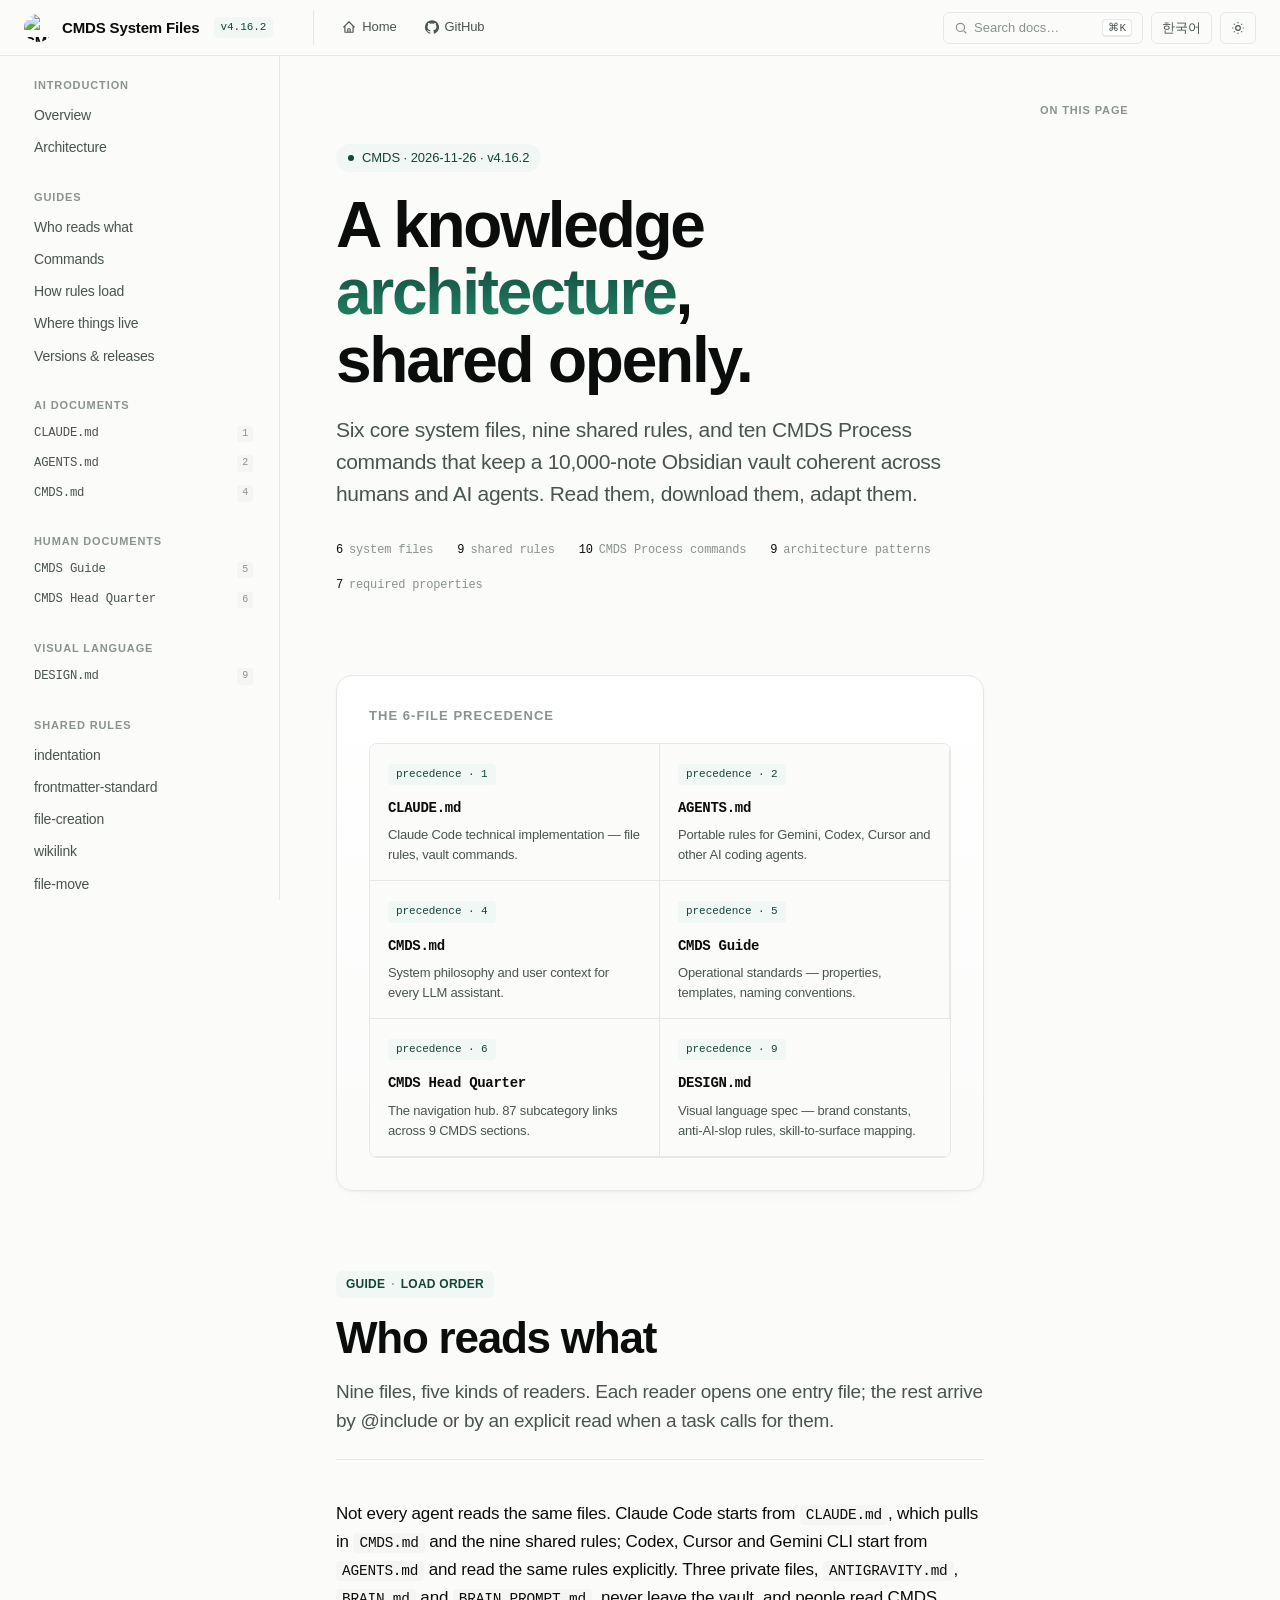
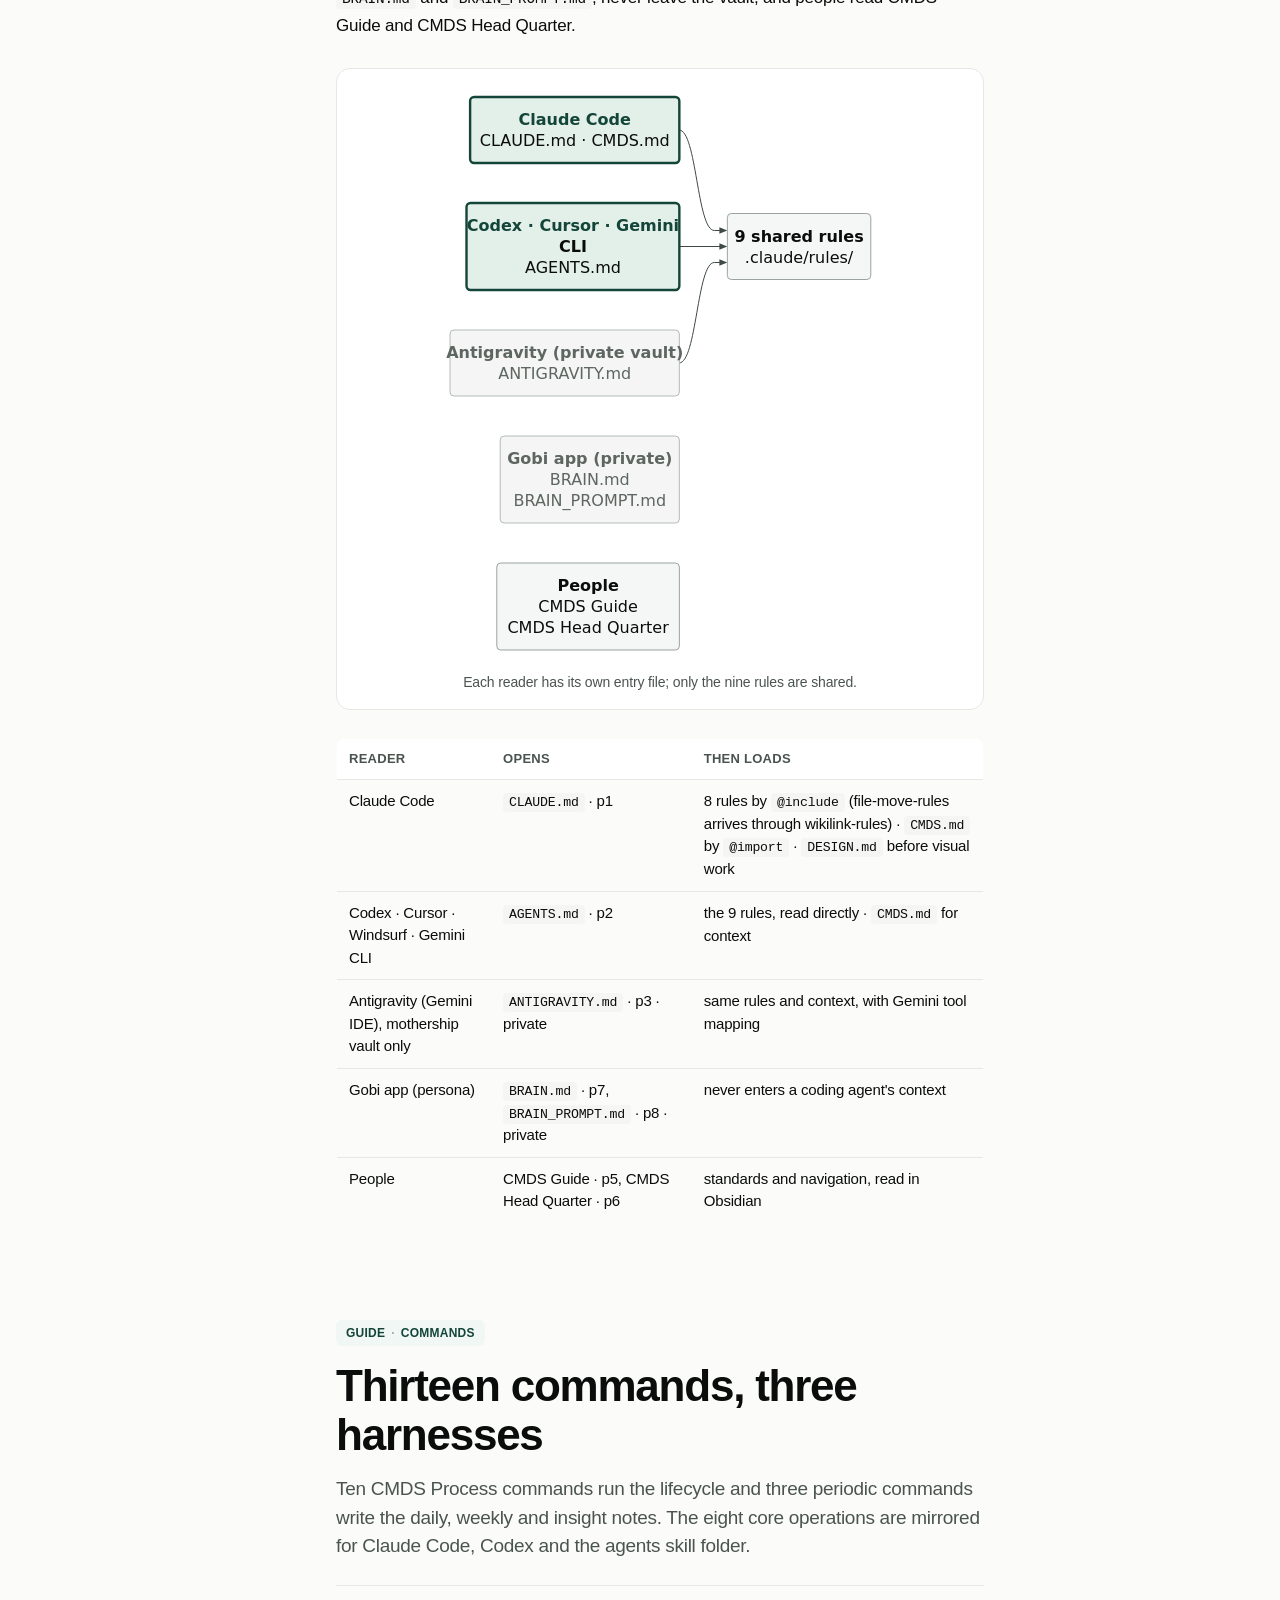
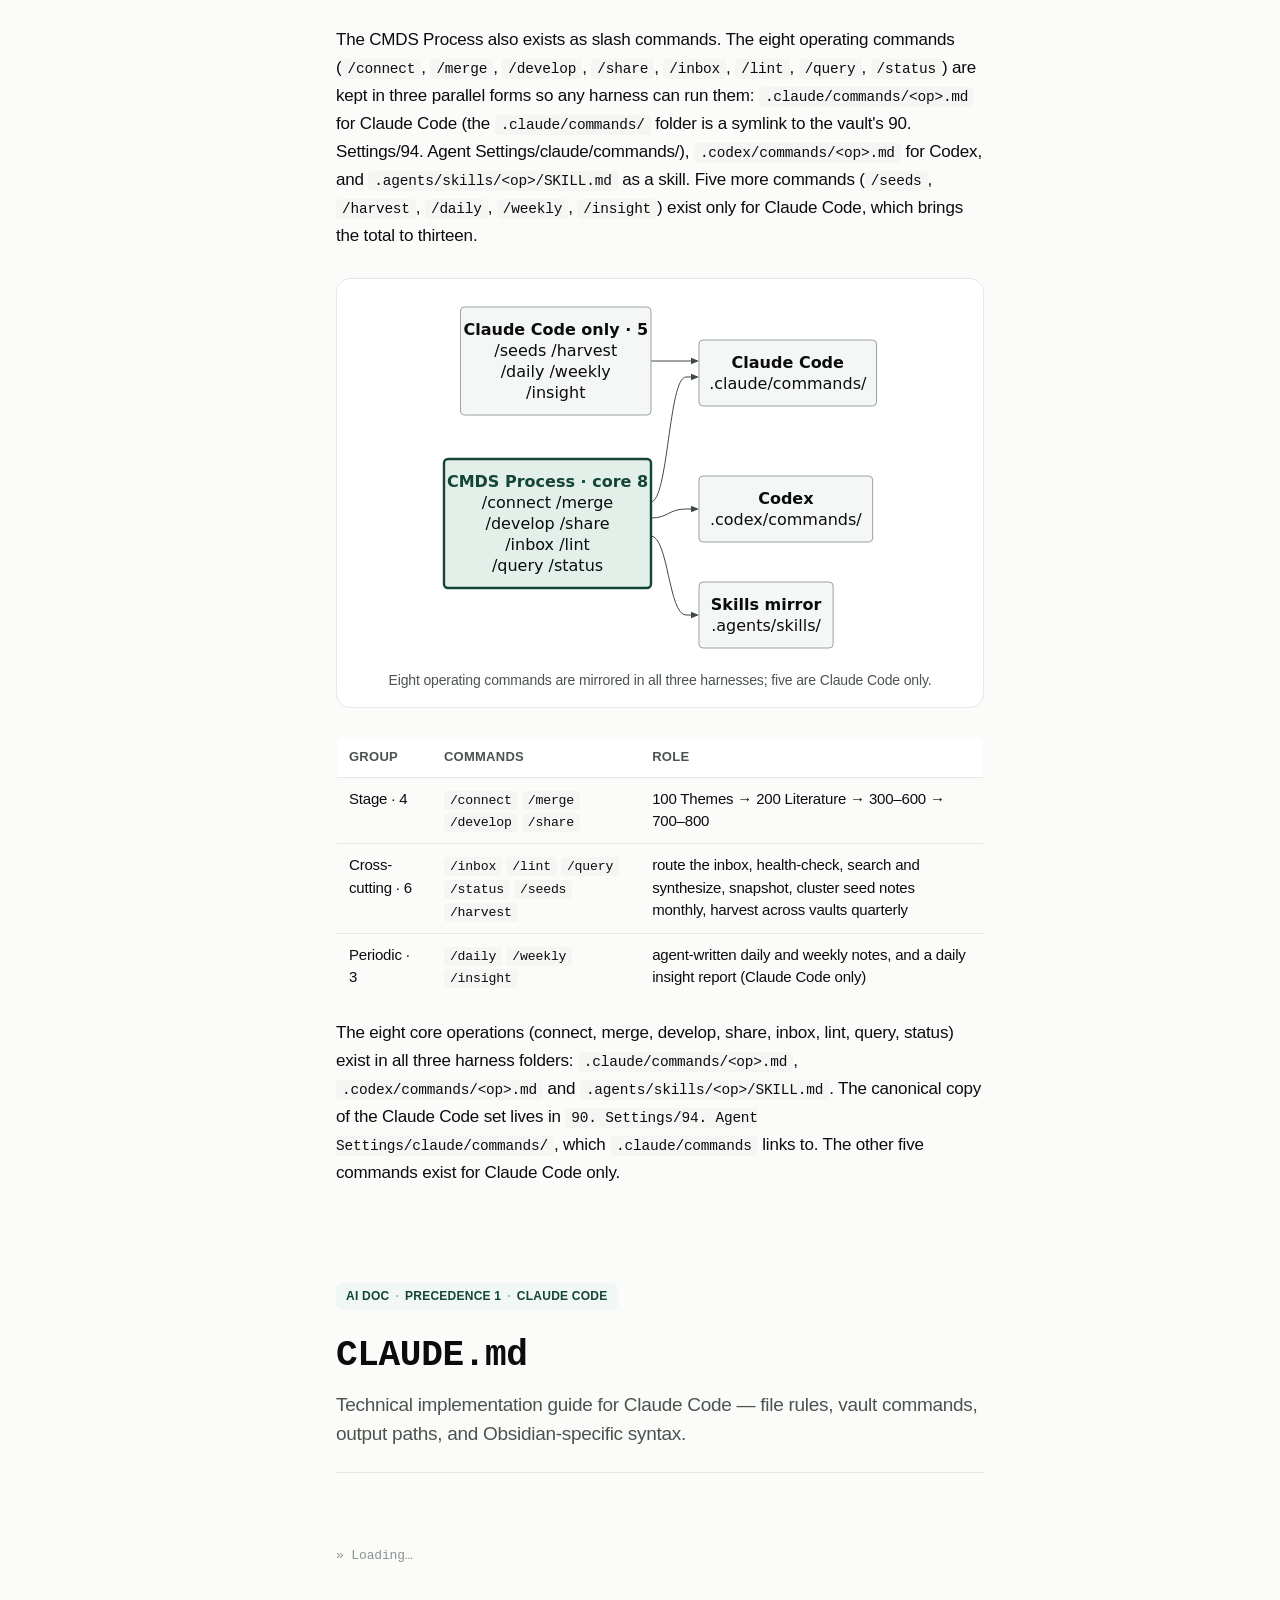
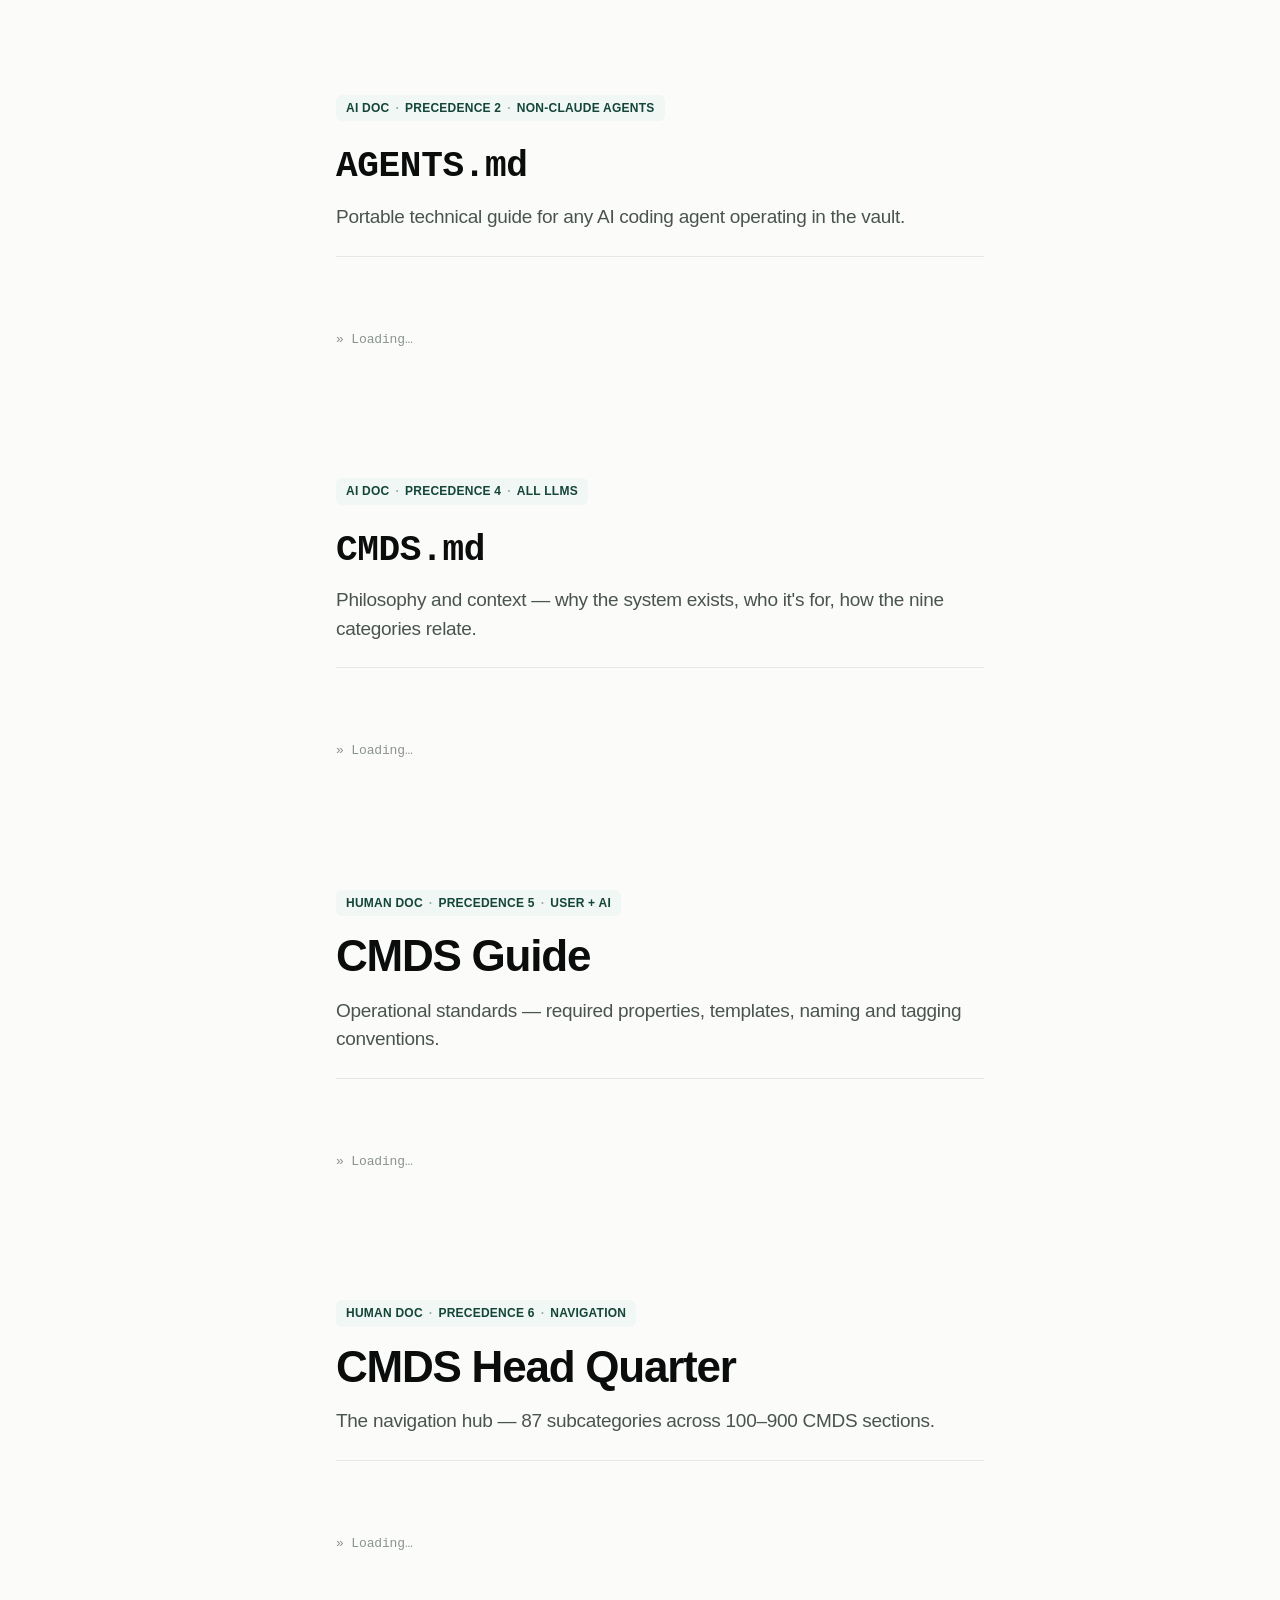
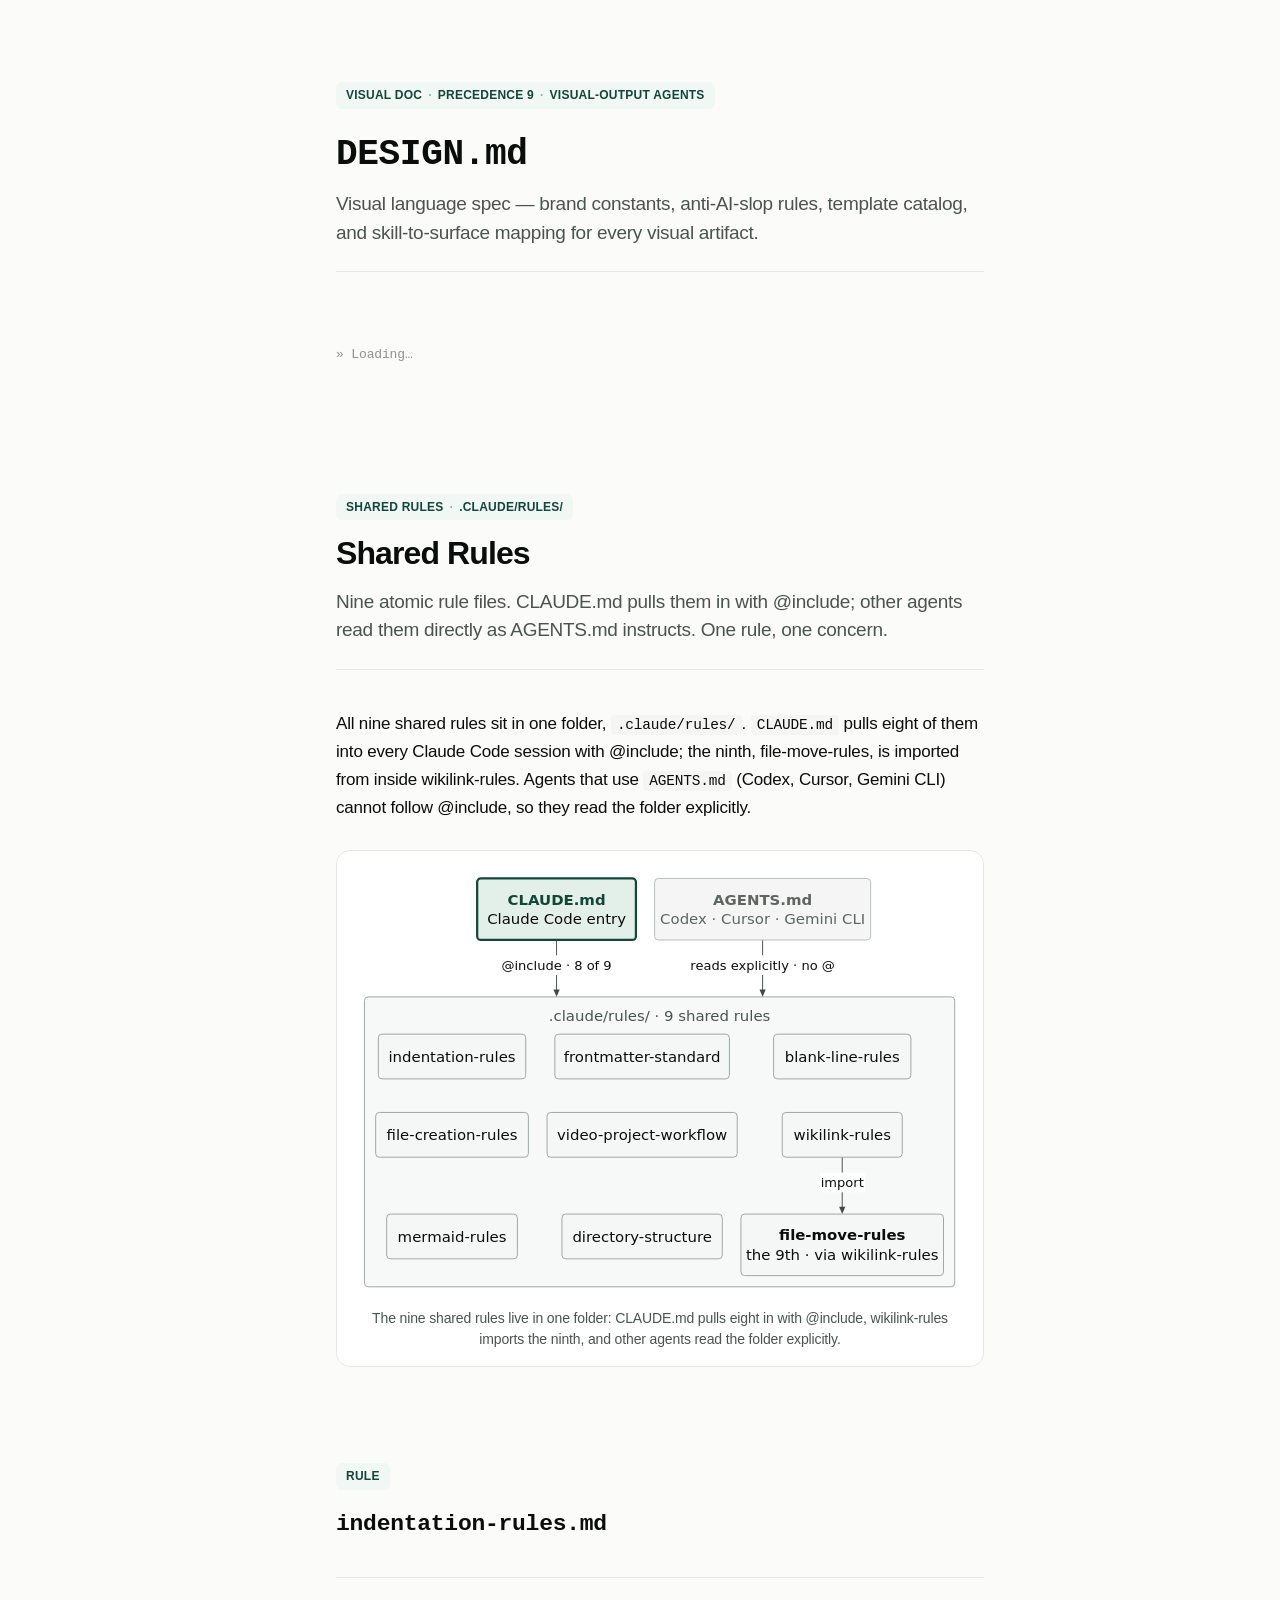
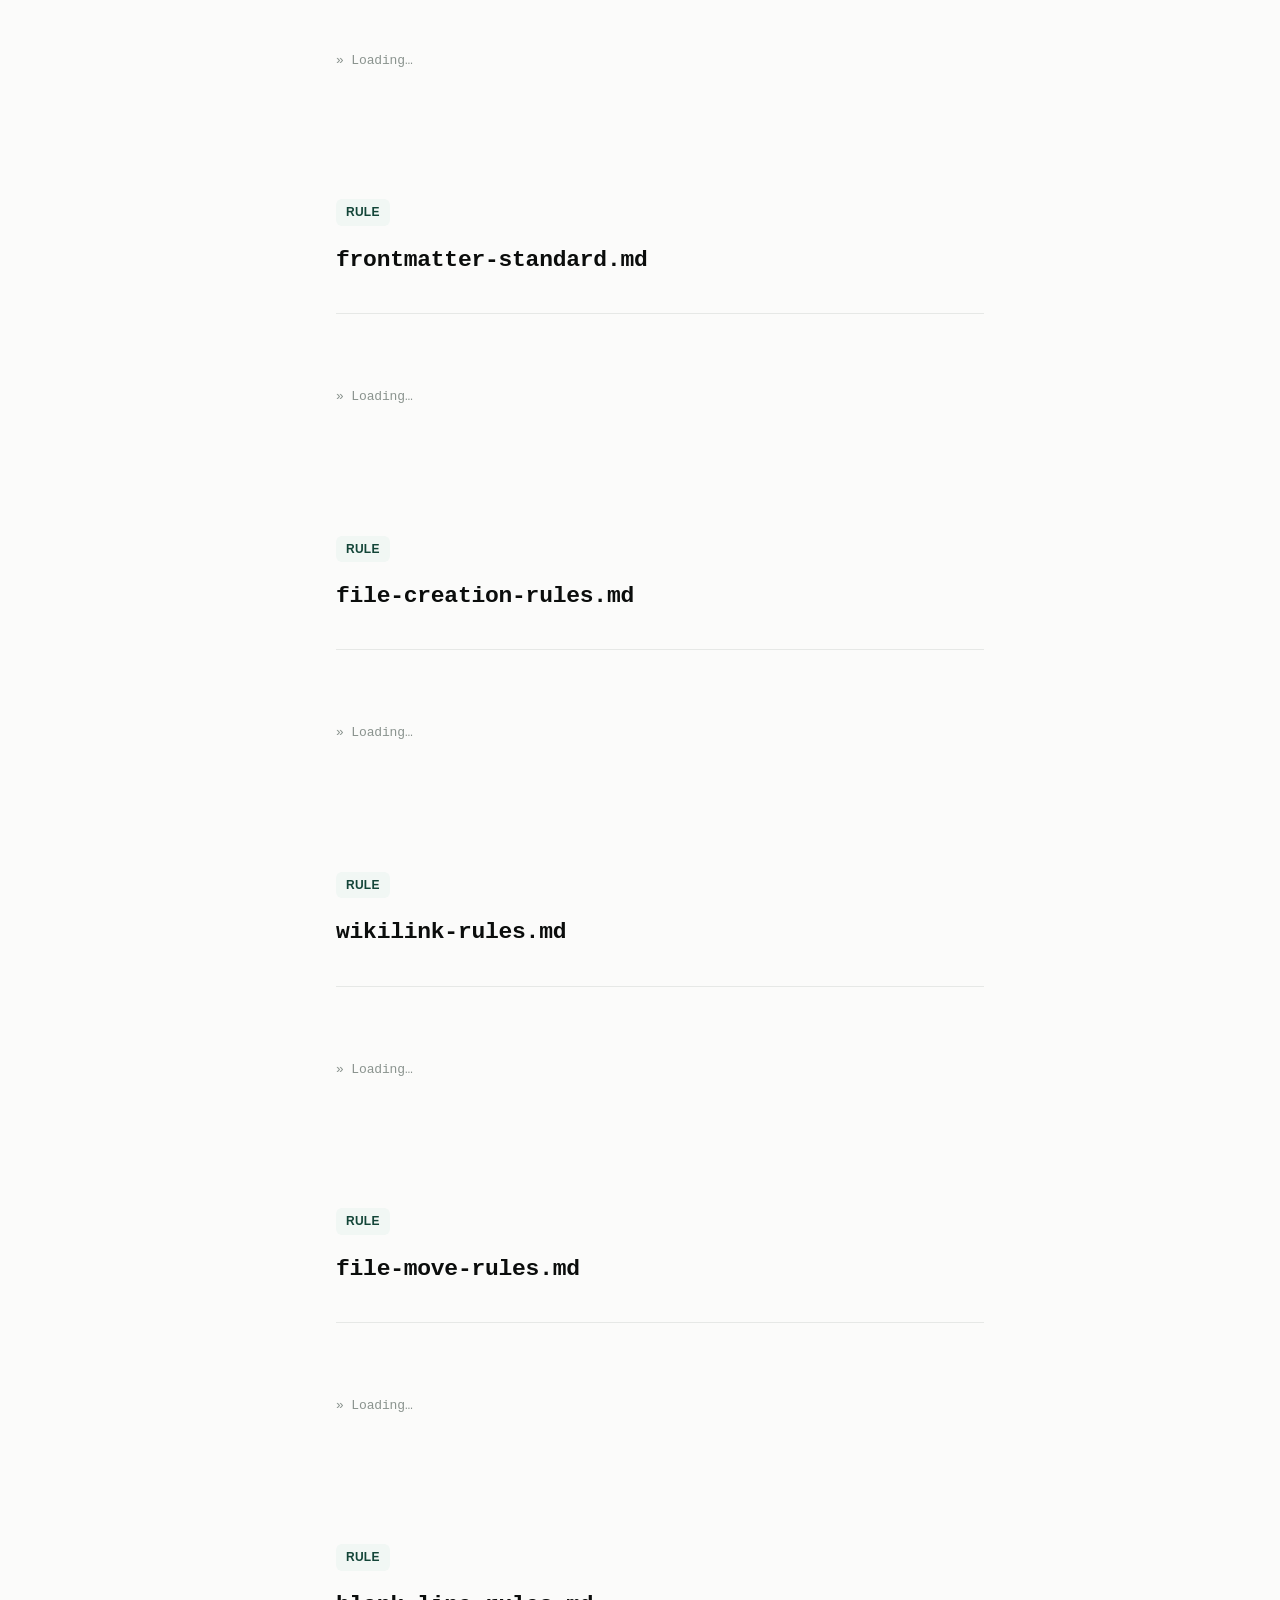
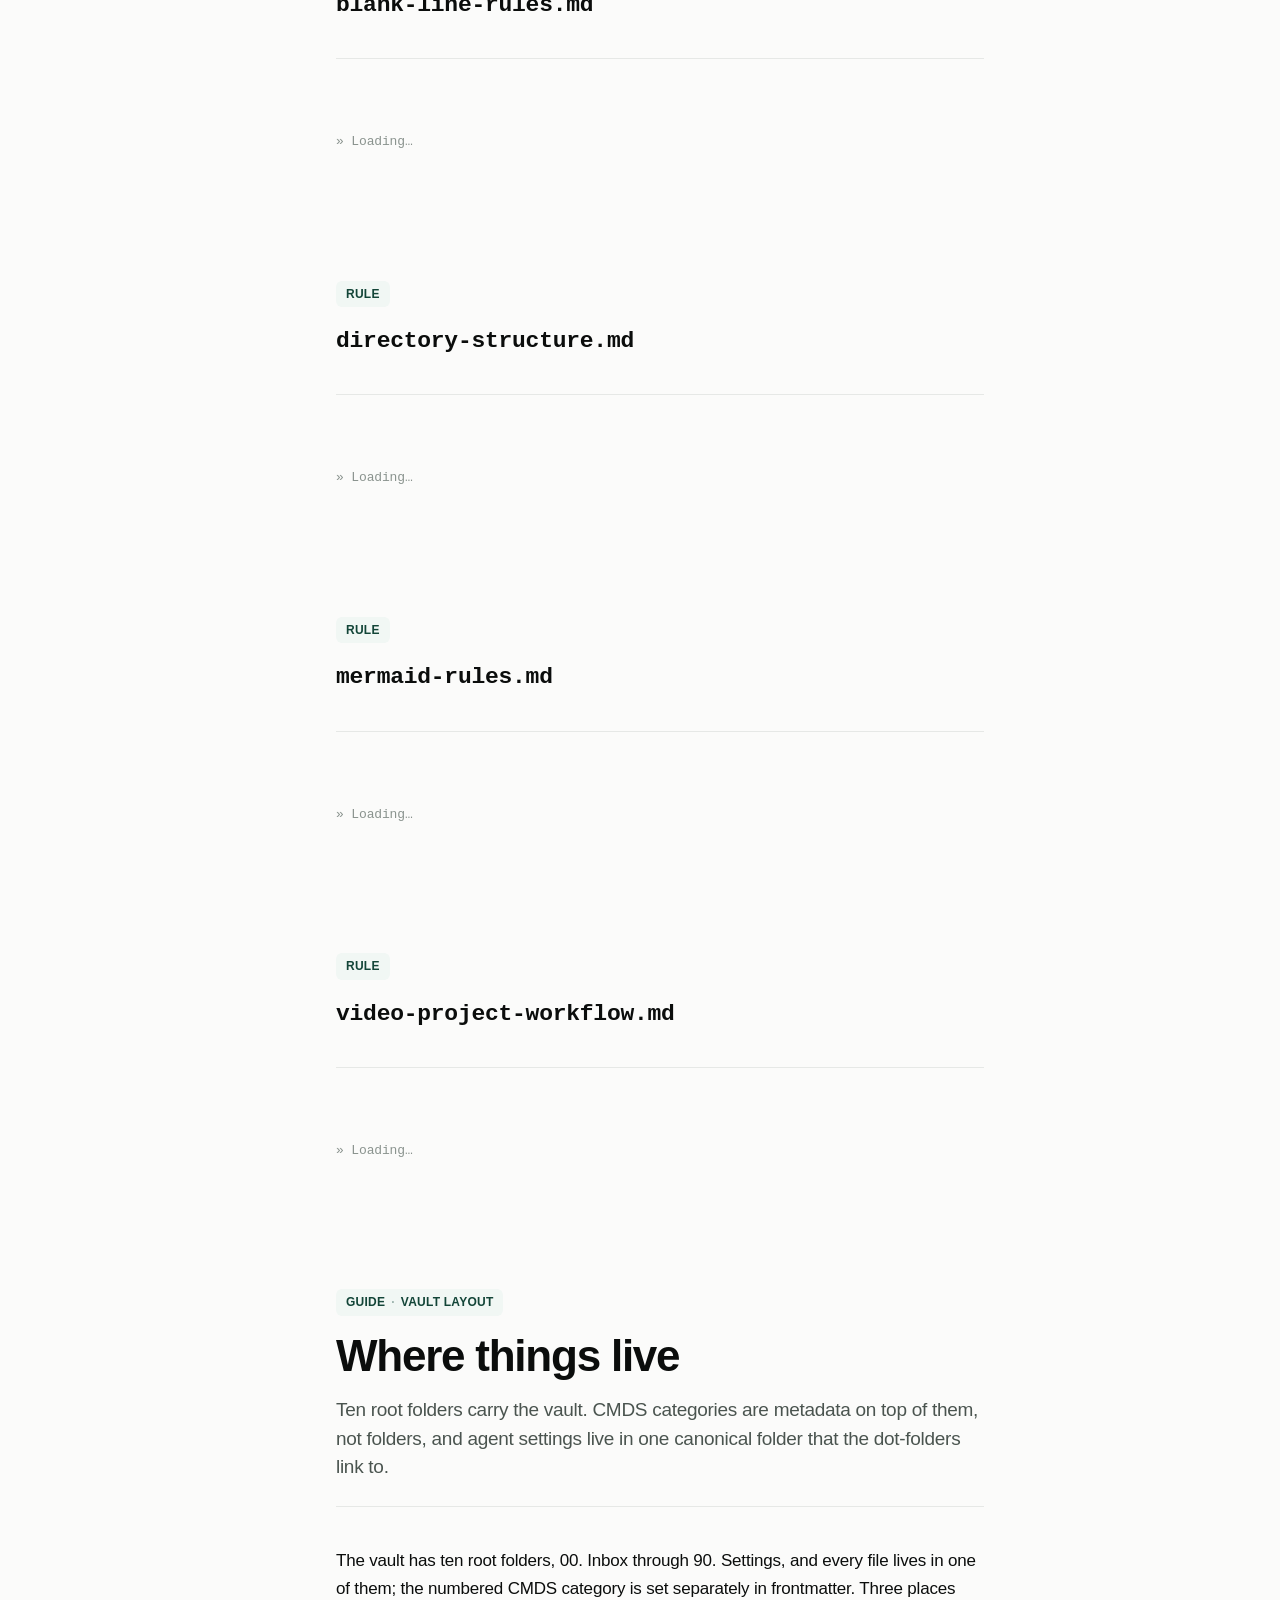
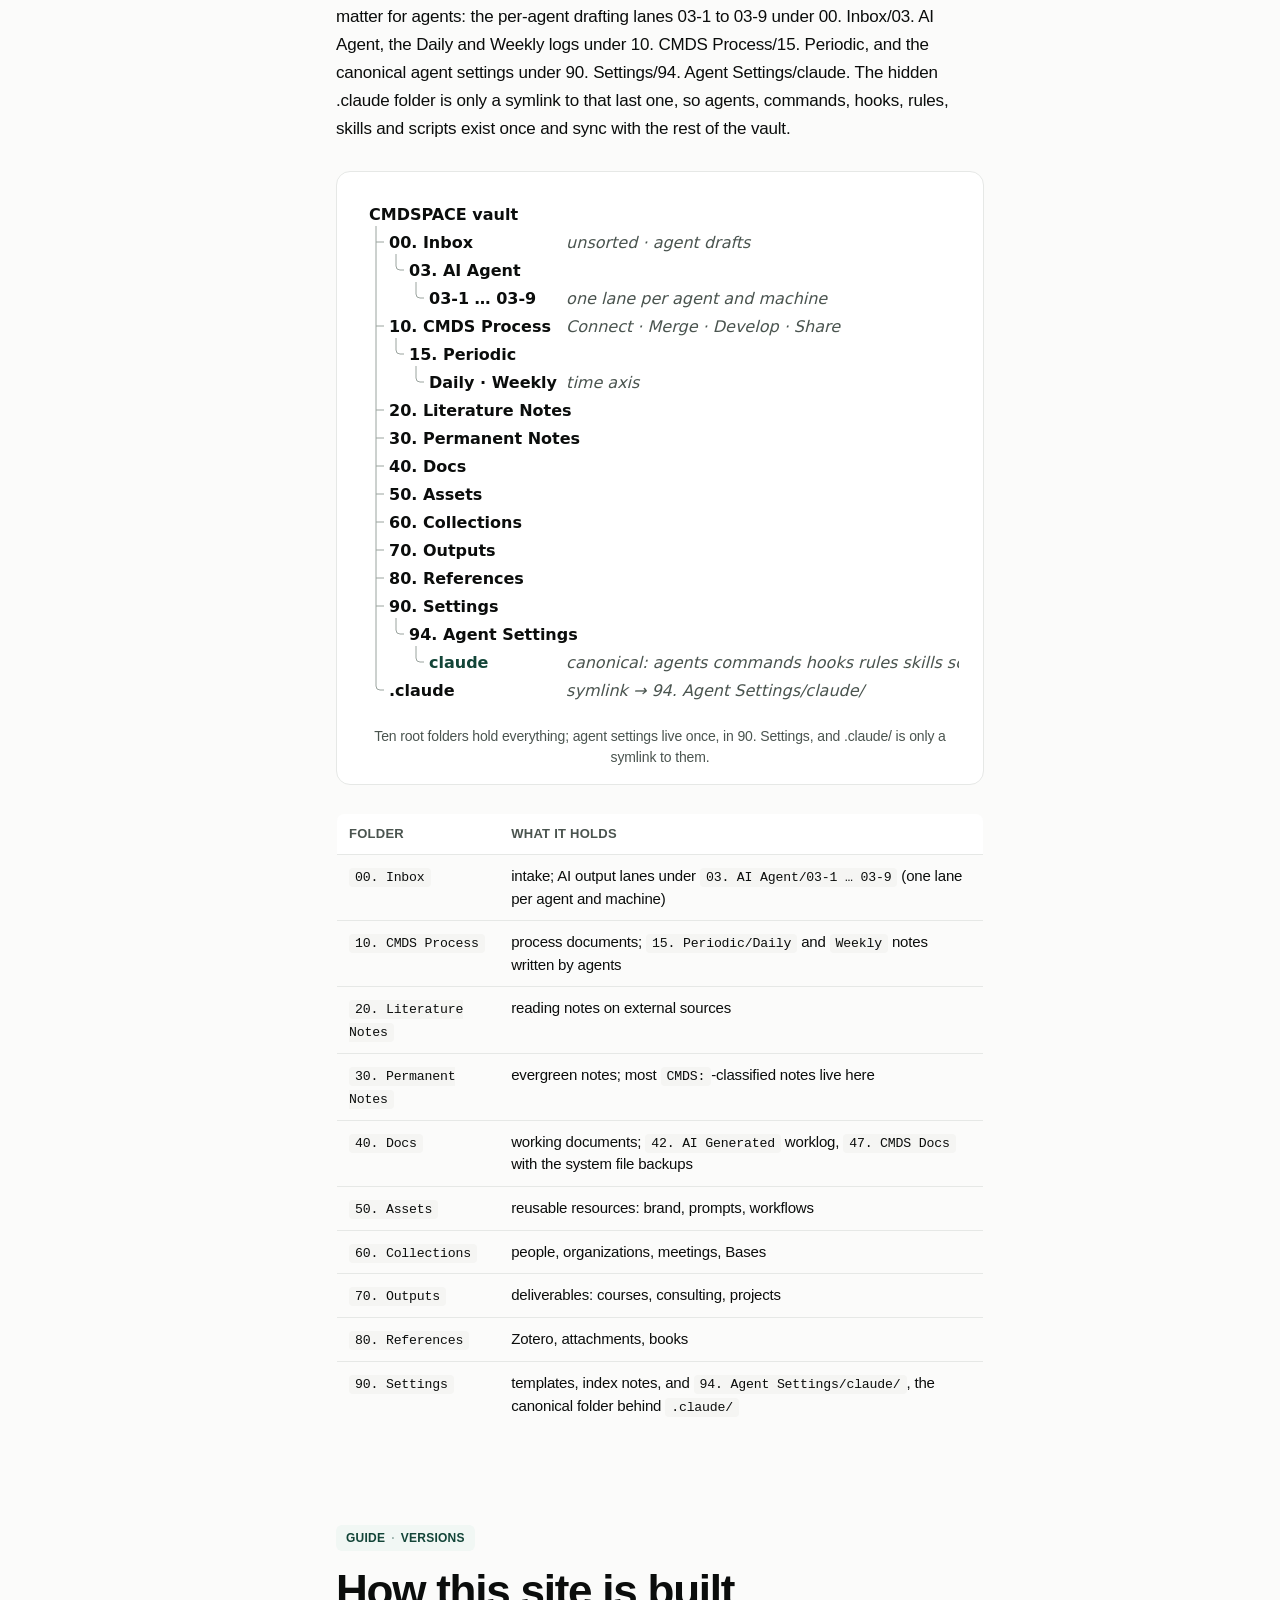
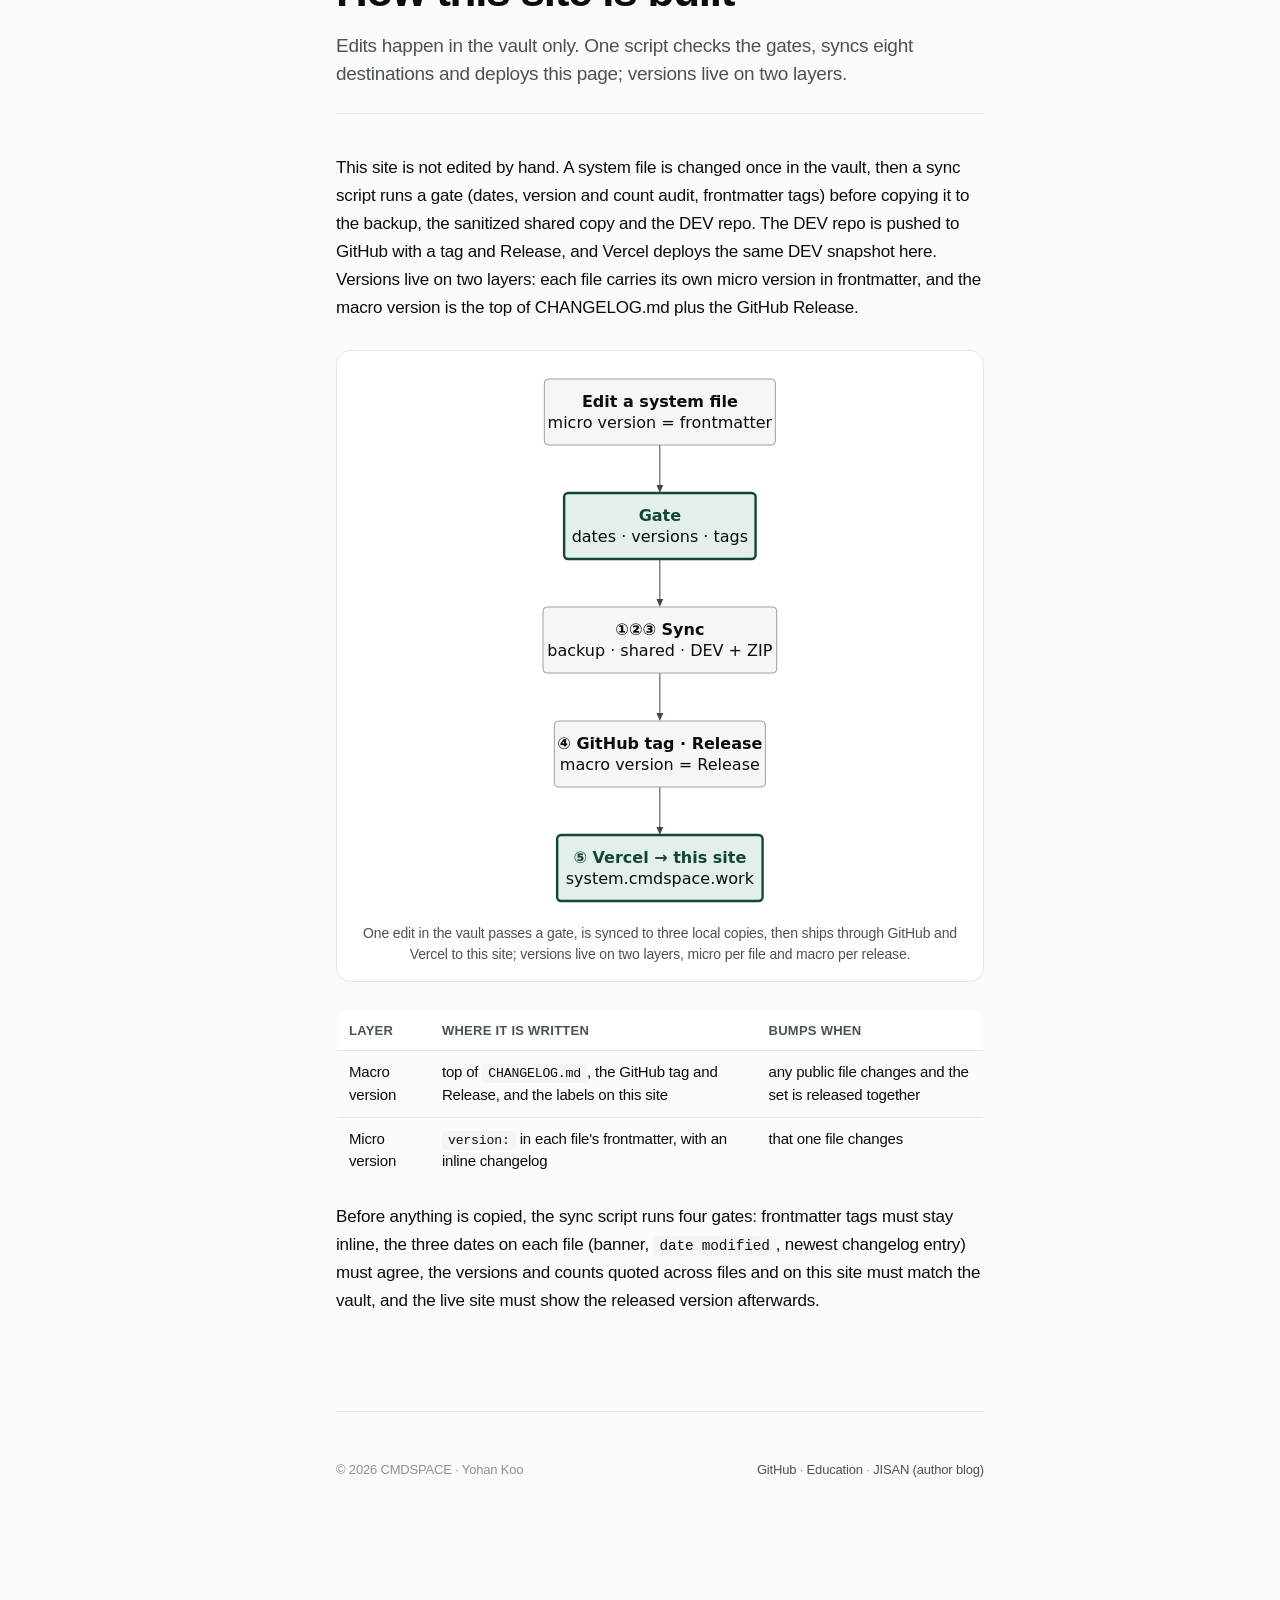
==== commit 7ef02e5f: "v4.16.2 — system files sync 2026-11-26" ====
--- a/docs/index.html
+++ b/docs/index.html
@@ -3,7 +3,7 @@
 <head>
     <meta charset="UTF-8">
     <meta name="viewport" content="width=device-width, initial-scale=1.0">
-    <title>CMDS System Files v4.16.1 — Knowledge Architecture</title>
+    <title>CMDS System Files v4.16.2 — Knowledge Architecture</title>
     <meta name="description" content="CMDS (CMDSPACE) Personal Knowledge Management System — 6 core system files, 9 shared rules, 10 slash commands for AI agents and human users.">
     <link rel="icon" type="image/png" href="/assets/logos/cmds-logo-round.png">
     <link rel="apple-touch-icon" href="/assets/logos/cmds-logo-round.png">
@@ -11,7 +11,7 @@
     <!-- Open Graph (1200×630 dedicated docs OG image — dark Pink variant) -->
     <meta property="og:type" content="article">
     <meta property="og:site_name" content="CMDS System Files">
-    <meta property="og:title" content="CMDS System Files v4.16.1 — Technical Documentation">
+    <meta property="og:title" content="CMDS System Files v4.16.2 — Technical Documentation">
     <meta property="og:description" content="Six files, ordered by precedence. The complete technical documentation for CMDS knowledge architecture — rules, patterns, and workflows.">
     <meta property="og:url" content="https://system.cmdspace.work/docs/">
     <meta property="og:image" content="https://system.cmdspace.work/assets/og/og-docs.png">
@@ -19,16 +19,16 @@
     <meta property="og:image:type" content="image/png">
     <meta property="og:image:width" content="1200">
     <meta property="og:image:height" content="630">
-    <meta property="og:image:alt" content="CMDS System Files v4.16.1 — Technical documentation: six files ordered by precedence">
+    <meta property="og:image:alt" content="CMDS System Files v4.16.2 — Technical documentation: six files ordered by precedence">
     <meta property="og:locale" content="en_US">
     <meta property="og:locale:alternate" content="ko_KR">
 
     <!-- Twitter / X -->
     <meta name="twitter:card" content="summary_large_image">
-    <meta name="twitter:title" content="CMDS System Files v4.16.1 — Technical Documentation">
+    <meta name="twitter:title" content="CMDS System Files v4.16.2 — Technical Documentation">
     <meta name="twitter:description" content="Six files, ordered by precedence. Complete technical documentation for CMDS knowledge architecture.">
     <meta name="twitter:image" content="https://system.cmdspace.work/assets/og/og-docs.png">
-    <meta name="twitter:image:alt" content="CMDS System Files v4.16.1 — Technical documentation">
+    <meta name="twitter:image:alt" content="CMDS System Files v4.16.2 — Technical documentation">
 
     <link rel="stylesheet" href="https://cdn.jsdelivr.net/gh/orioncactus/pretendard@v1.3.9/dist/web/static/pretendard.min.css" />
     <link rel="stylesheet" href="/assets/pele/cmds-pele.css">
@@ -828,7 +828,7 @@
     <a class="brand" href="/">
         <img class="brand-mark" src="/assets/logos/cmds-logo-round.png" alt="CMDS" width="28" height="28">
         <span>CMDS System Files</span>
-        <span class="brand-version">v4.16.1</span>
+        <span class="brand-version">v4.16.2</span>
     </a>
     <nav class="header-nav-inline">
         <a href="/" class="nav-home" title="Back to landing">
@@ -939,7 +939,7 @@
 
             <!-- HERO -->
             <section class="hero" id="overview">
-                <div class="hero-eyebrow">CMDS · 2026-10-31 · v4.16.1</div>
+                <div class="hero-eyebrow">CMDS · 2026-11-26 · v4.16.2</div>
                 <h1 class="hero-title">
                     <span class="en-only">A knowledge <em>architecture</em>,<br>shared openly.</span>
                     <span class="ko-only"><em>지식 아키텍처</em>를<br>공유합니다.</span>
--- a/assets/pele/cmds-pele.css
+++ b/assets/pele/cmds-pele.css
@@ -1,4 +1,4 @@
-/*! cmds-pele 0.6.0 · Pele 1.12.0 theme for CMDS surfaces · generated from src/tokens.json, do not edit */
+/*! cmds-pele 0.7.0 · Pele 1.13.0 theme for CMDS surfaces · generated from src/tokens.json, do not edit */
 .cmds-pele{--cpd-bg:#ffffff;--cpd-fg:#16201c;--cpd-muted:#6b746f;--cpd-line:#3f4a45;--cpd-surface:#f5f7f6;--cpd-surface-alt:#eef3f0;--cpd-border:#9aa39e;--cpd-accent:#134538;--cpd-critical:#b3261e;--cpd-key-fill:#e3efe9;--cpd-aux-fill:#f4f5f4;--cpd-aux-stroke:#b4bcb8;--cpd-aux-text:#5d6661;--cpd-series-1:#134538;--cpd-series-2:#a8436a;--cpd-series-3:#5a6660;--cpd-series-4:#2f7a62;--cpd-series-5:#7e2c4d;--cpd-series-6:#38433e;--cpd-series-7:#8c5a70;--cpd-series-8:#75604f;--cpd-font:"Pretendard", "SF Pro Text", -apple-system, system-ui, sans-serif;--cpd-font-mono:"JetBrains Mono", "SF Mono", ui-monospace, monospace}
 .cmds-pele[data-cp-theme="dark"],.cp-dark .cmds-pele:not([data-cp-theme="light"]){--cpd-bg:#141917;--cpd-fg:#e8ebe9;--cpd-muted:#8f9893;--cpd-line:#c3c9c5;--cpd-surface:#1c2320;--cpd-surface-alt:#2f3a35;--cpd-border:#5a665f;--cpd-accent:#E985A2;--cpd-critical:#ff8a80;--cpd-key-fill:#3a2a31;--cpd-aux-fill:#1c2320;--cpd-aux-stroke:#46504b;--cpd-aux-text:#8f9893;--cpd-series-1:#E985A2;--cpd-series-2:#7cc4a8;--cpd-series-3:#b9c2bd;--cpd-series-4:#f3b9cc;--cpd-series-5:#a9dcc8;--cpd-series-6:#c48aa0;--cpd-series-7:#8f9a95;--cpd-series-8:#e7d3c5}
 @media (prefers-color-scheme:dark){:root:not([data-theme="light"]) .cmds-pele[data-cp-theme="auto"]{--cpd-bg:#141917;--cpd-fg:#e8ebe9;--cpd-muted:#8f9893;--cpd-line:#c3c9c5;--cpd-surface:#1c2320;--cpd-surface-alt:#2f3a35;--cpd-border:#5a665f;--cpd-accent:#E985A2;--cpd-critical:#ff8a80;--cpd-key-fill:#3a2a31;--cpd-aux-fill:#1c2320;--cpd-aux-stroke:#46504b;--cpd-aux-text:#8f9893;--cpd-series-1:#E985A2;--cpd-series-2:#7cc4a8;--cpd-series-3:#b9c2bd;--cpd-series-4:#f3b9cc;--cpd-series-5:#a9dcc8;--cpd-series-6:#c48aa0;--cpd-series-7:#8f9a95;--cpd-series-8:#e7d3c5}}
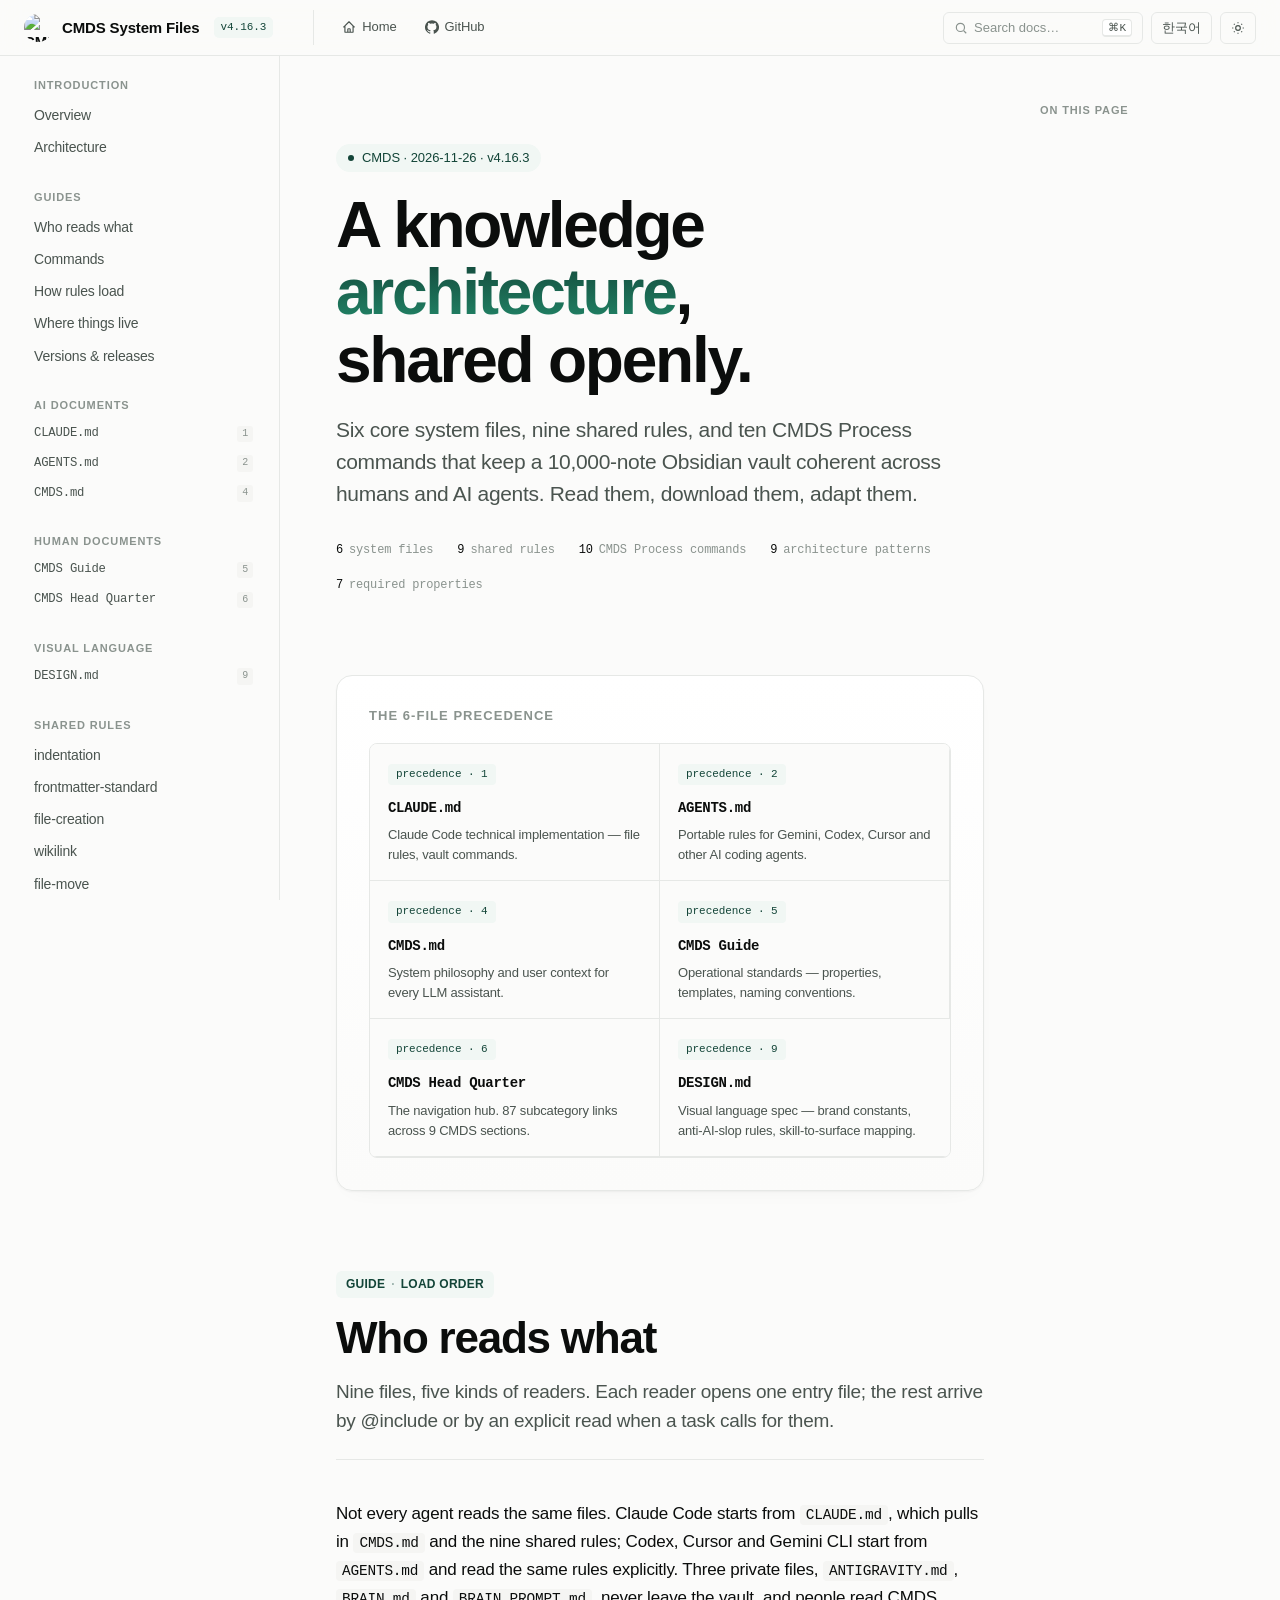
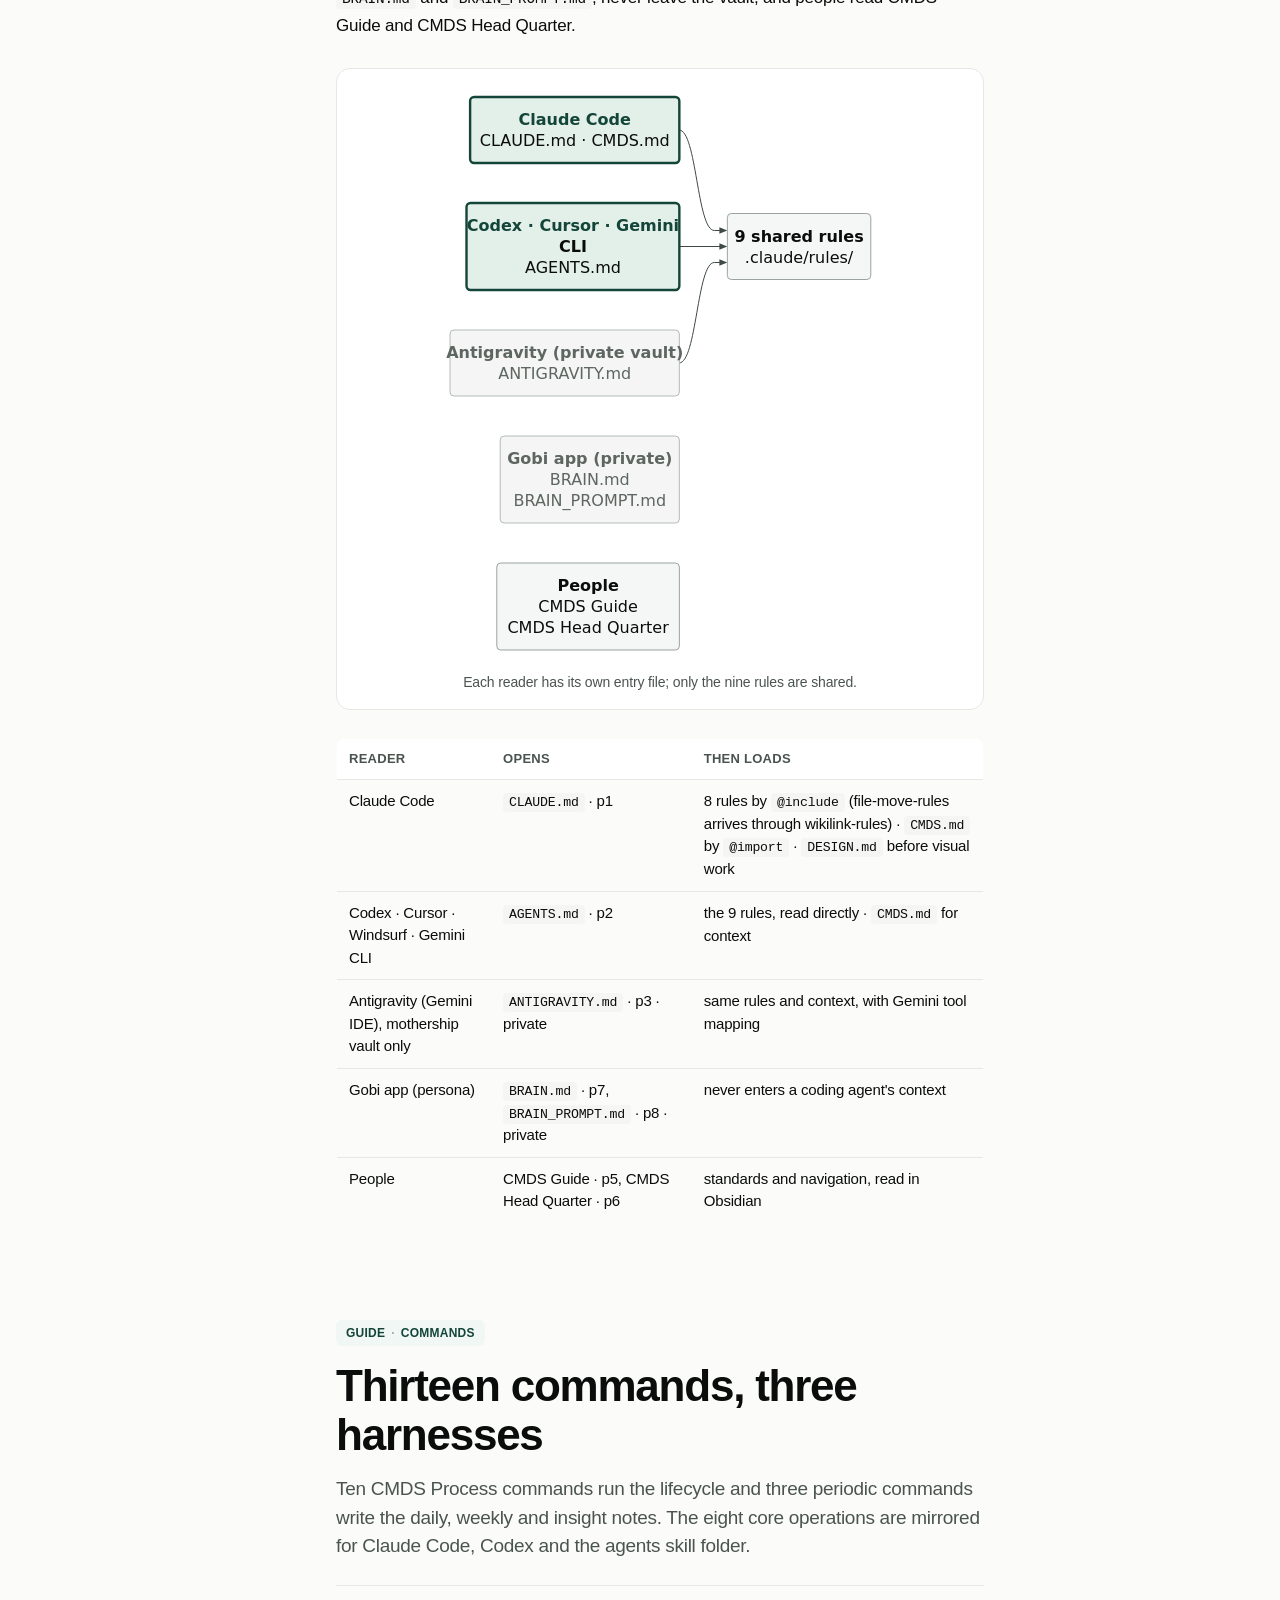
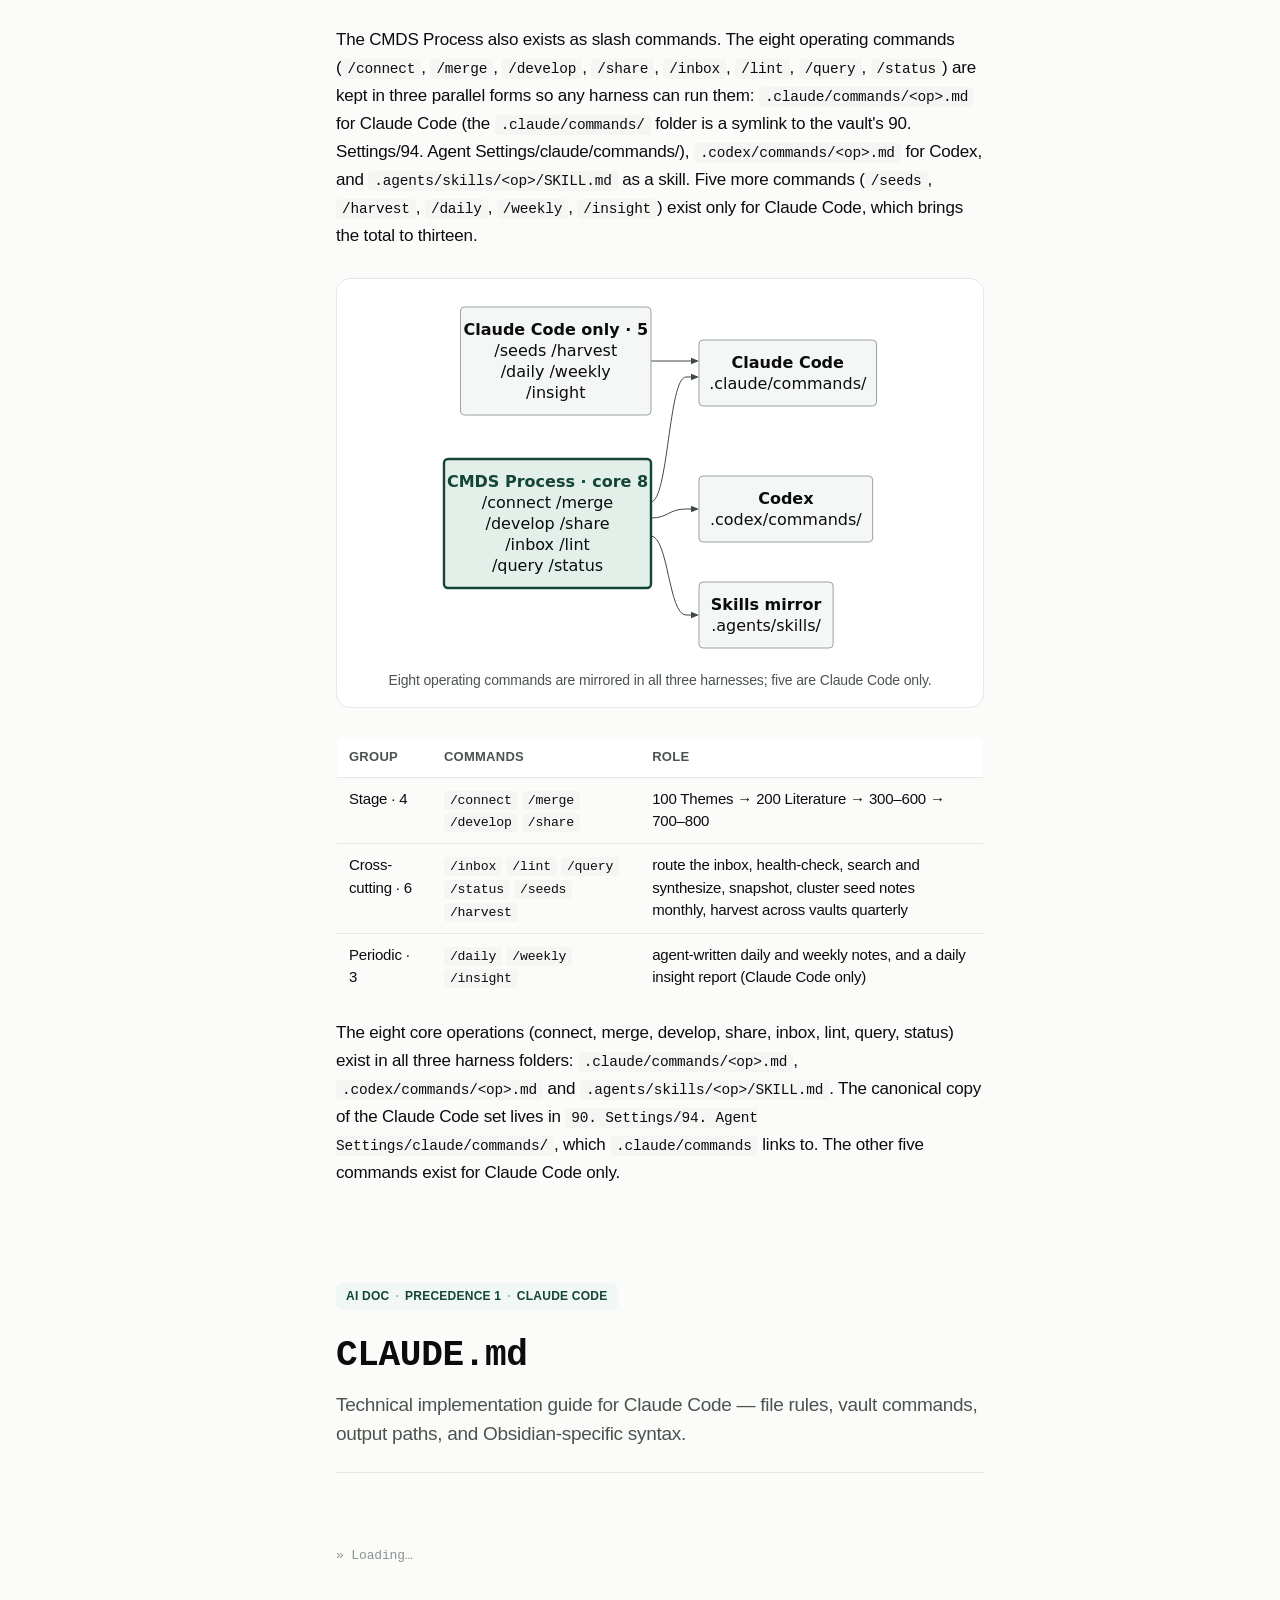
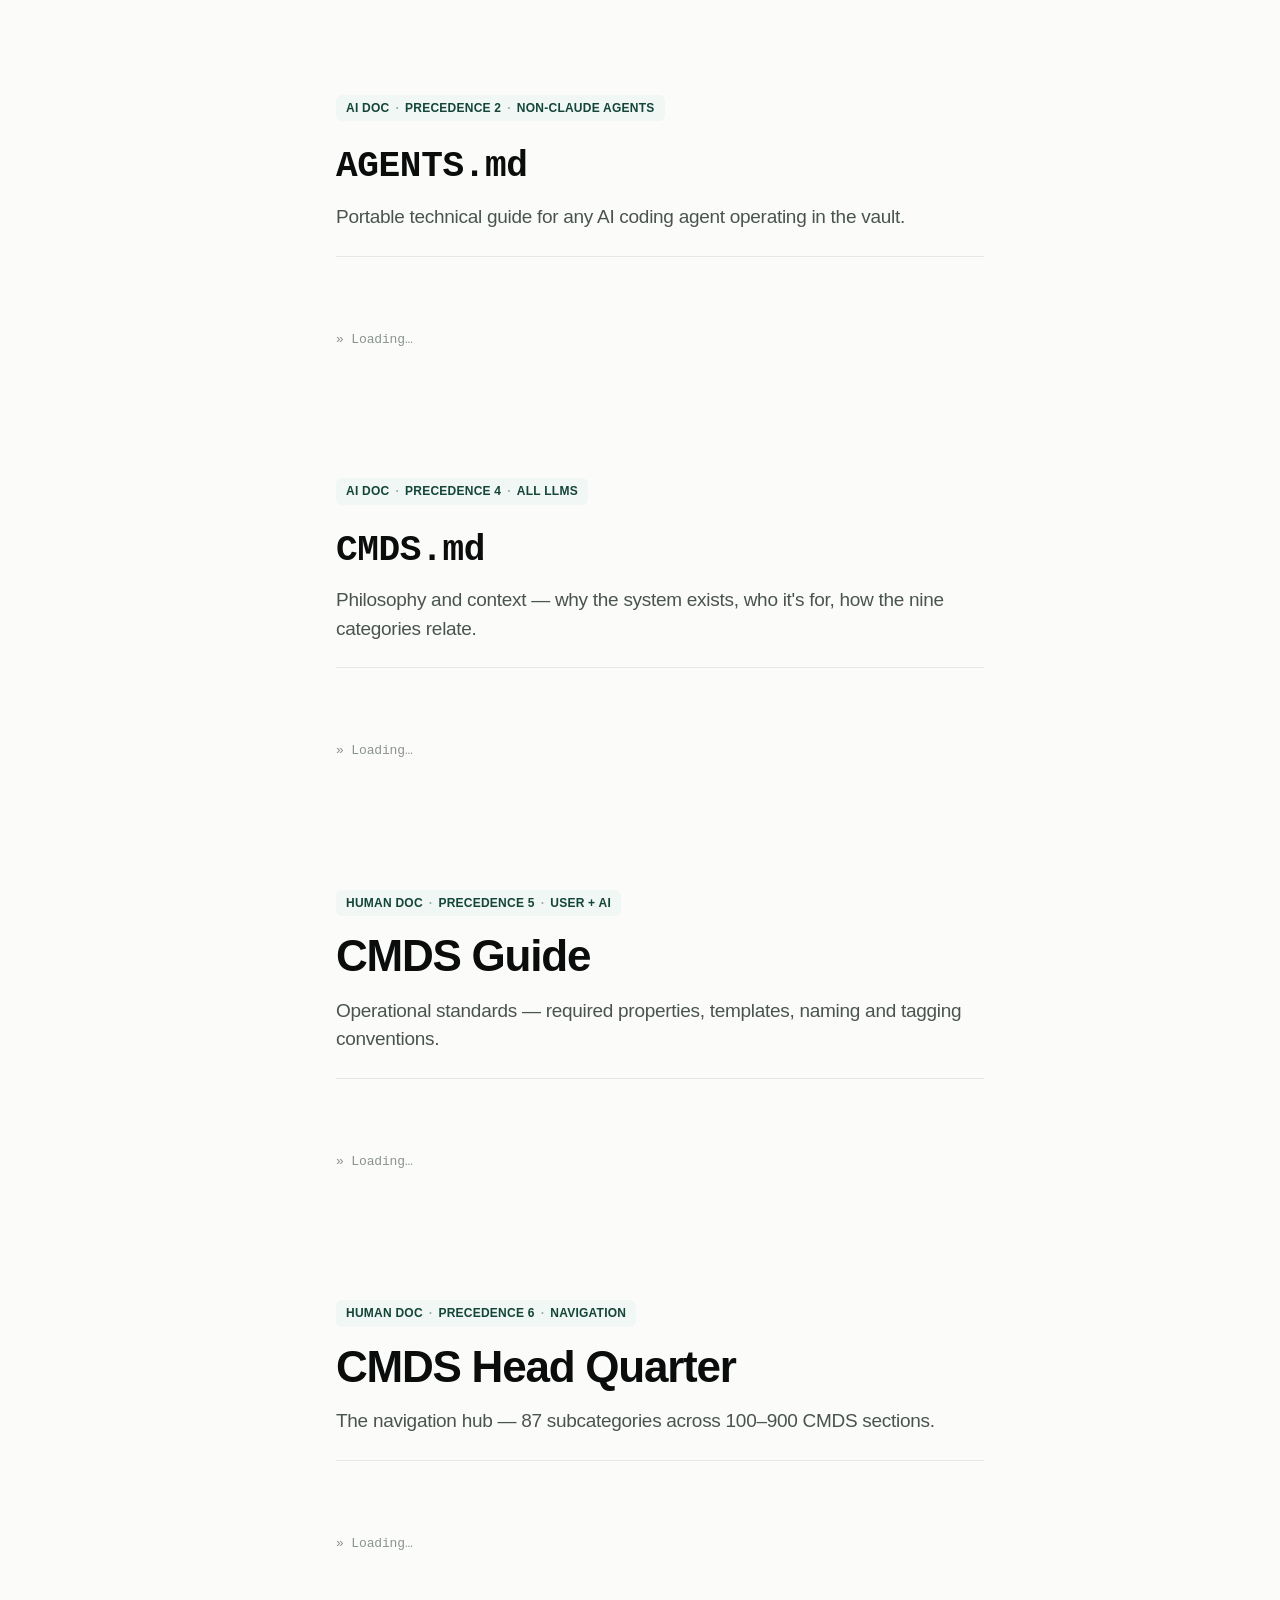
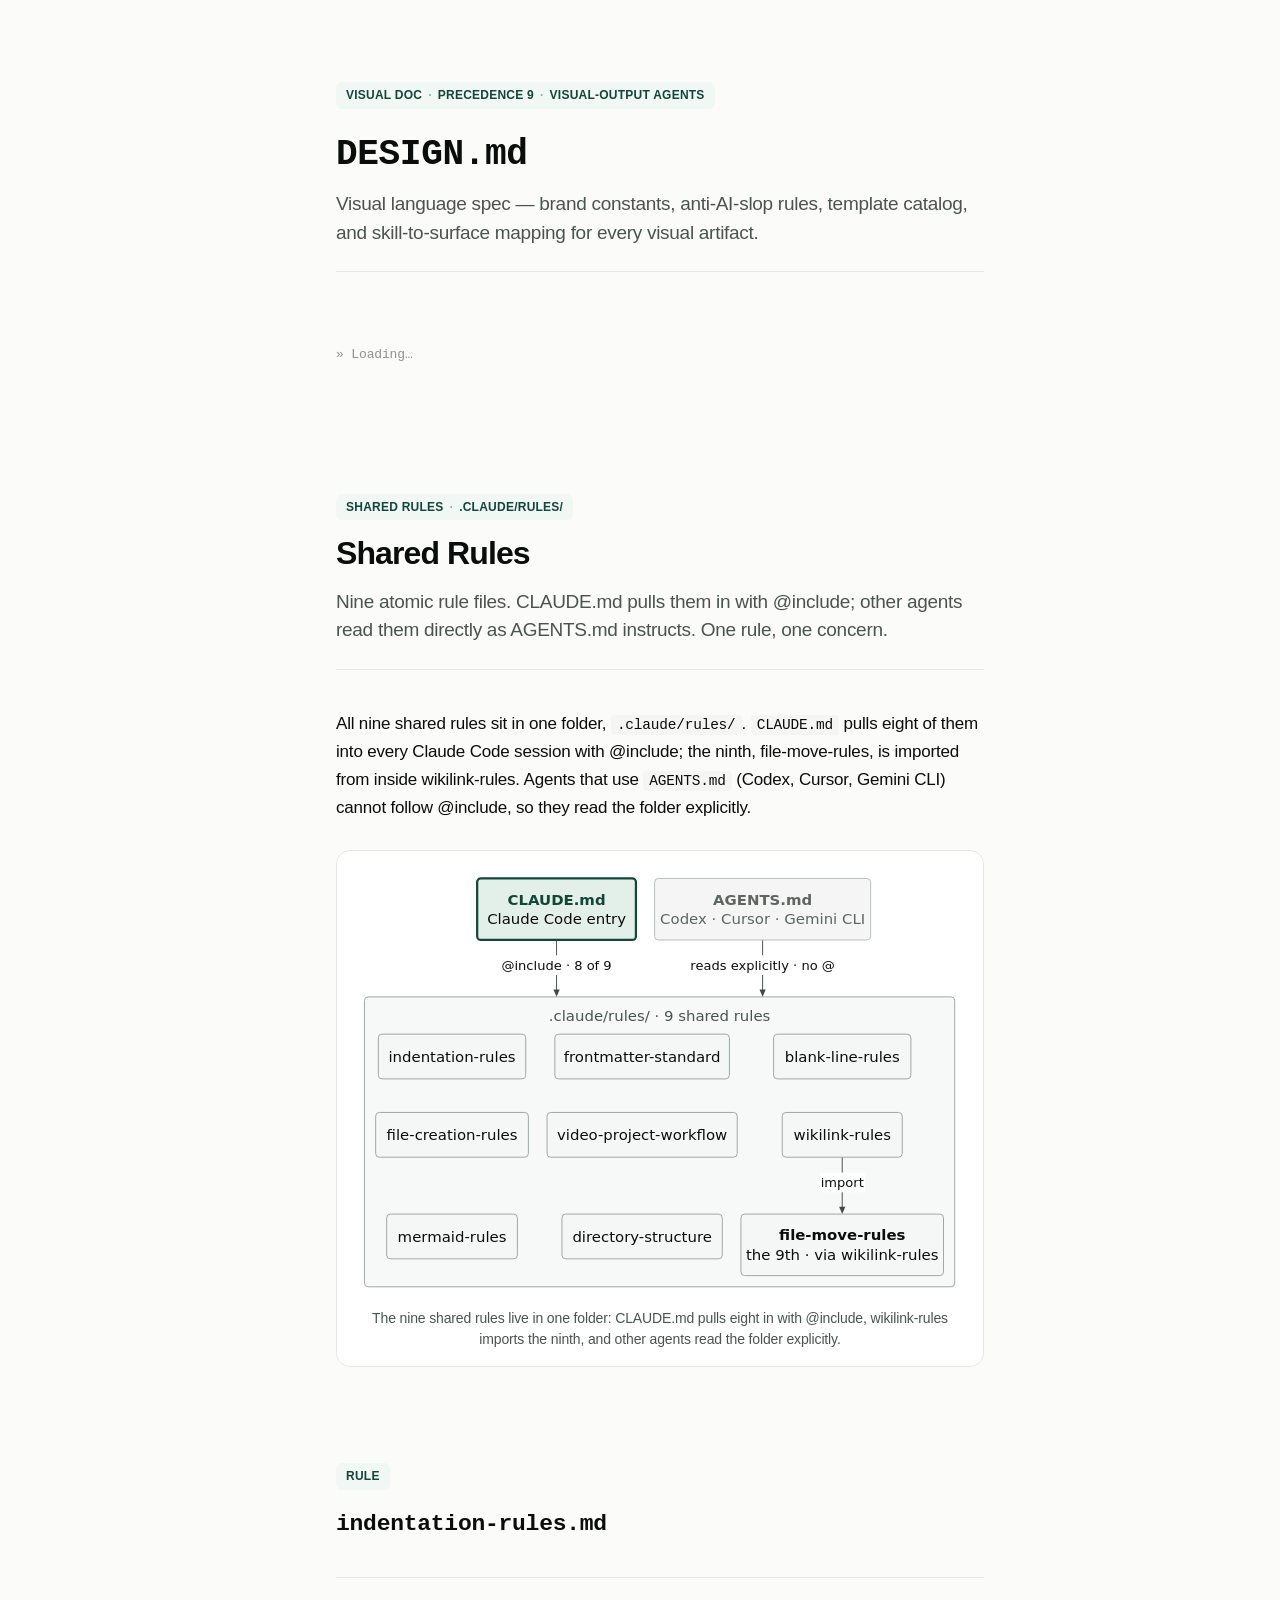
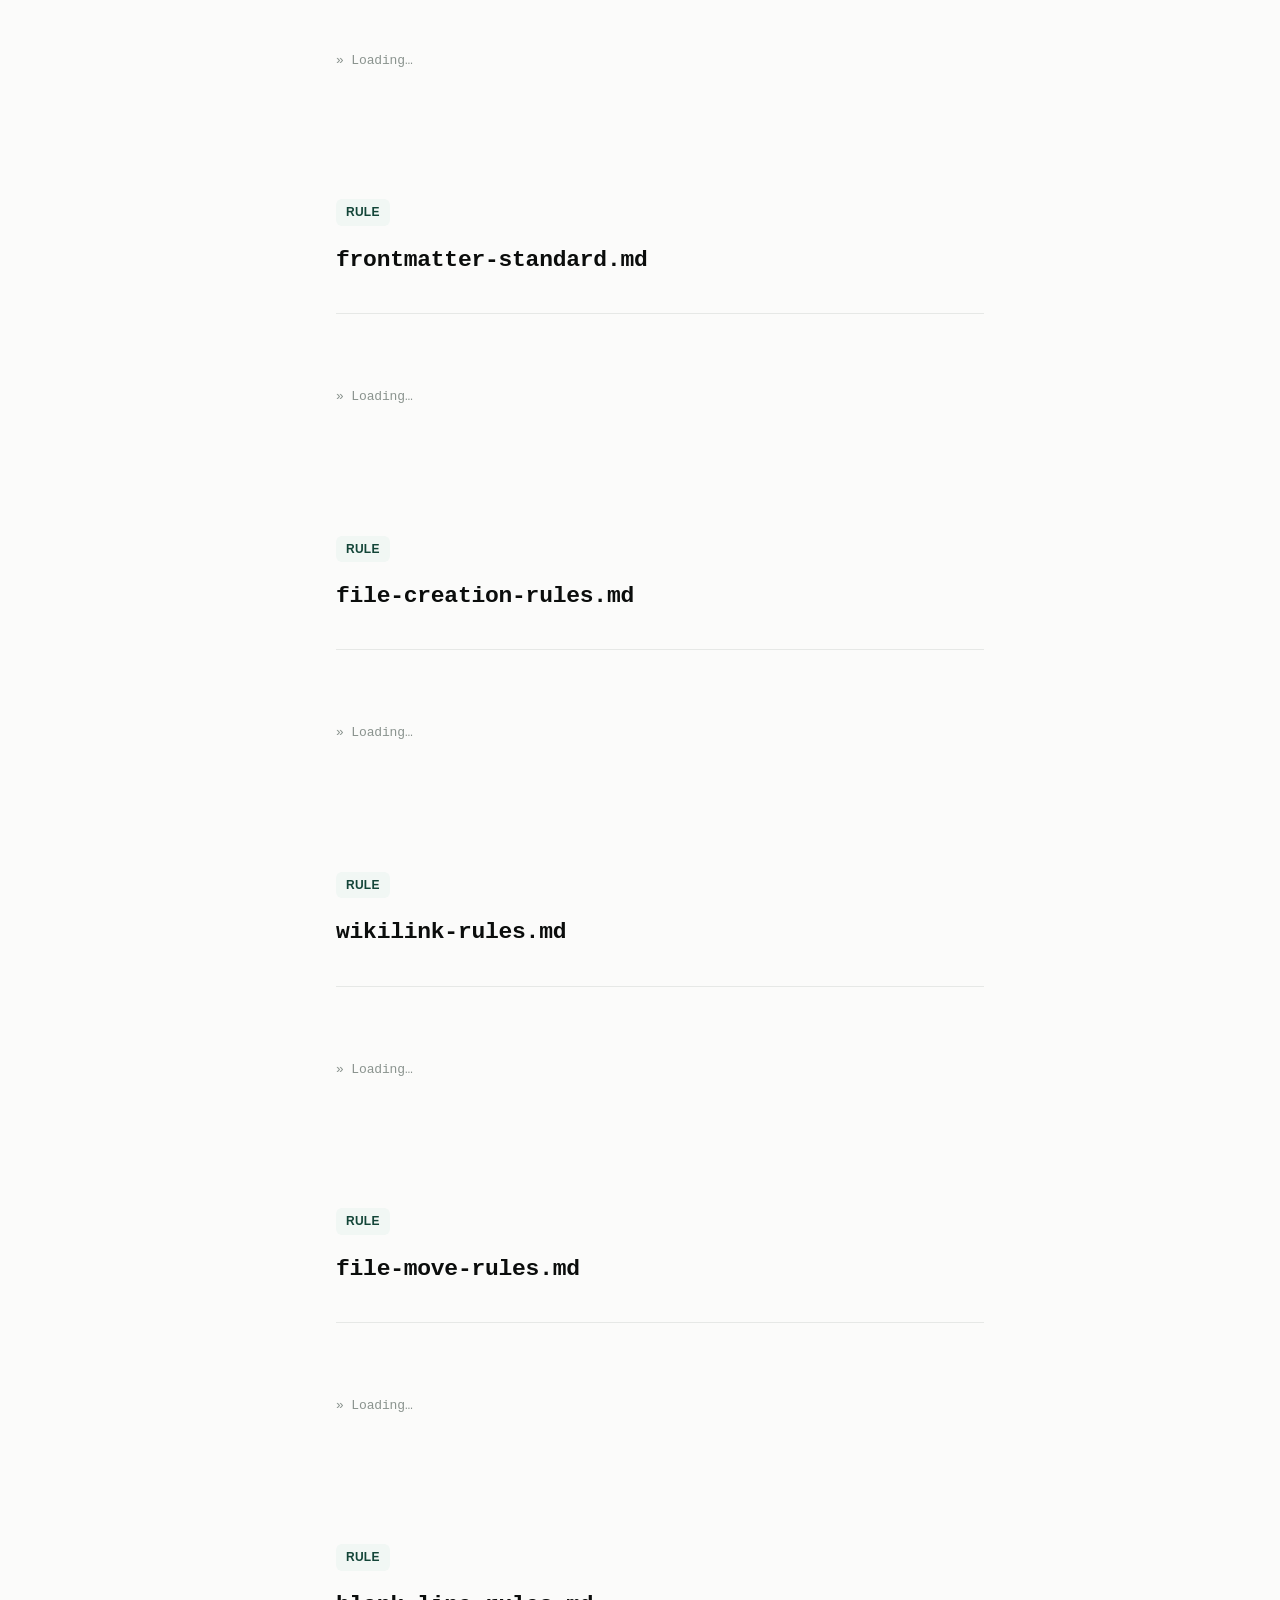
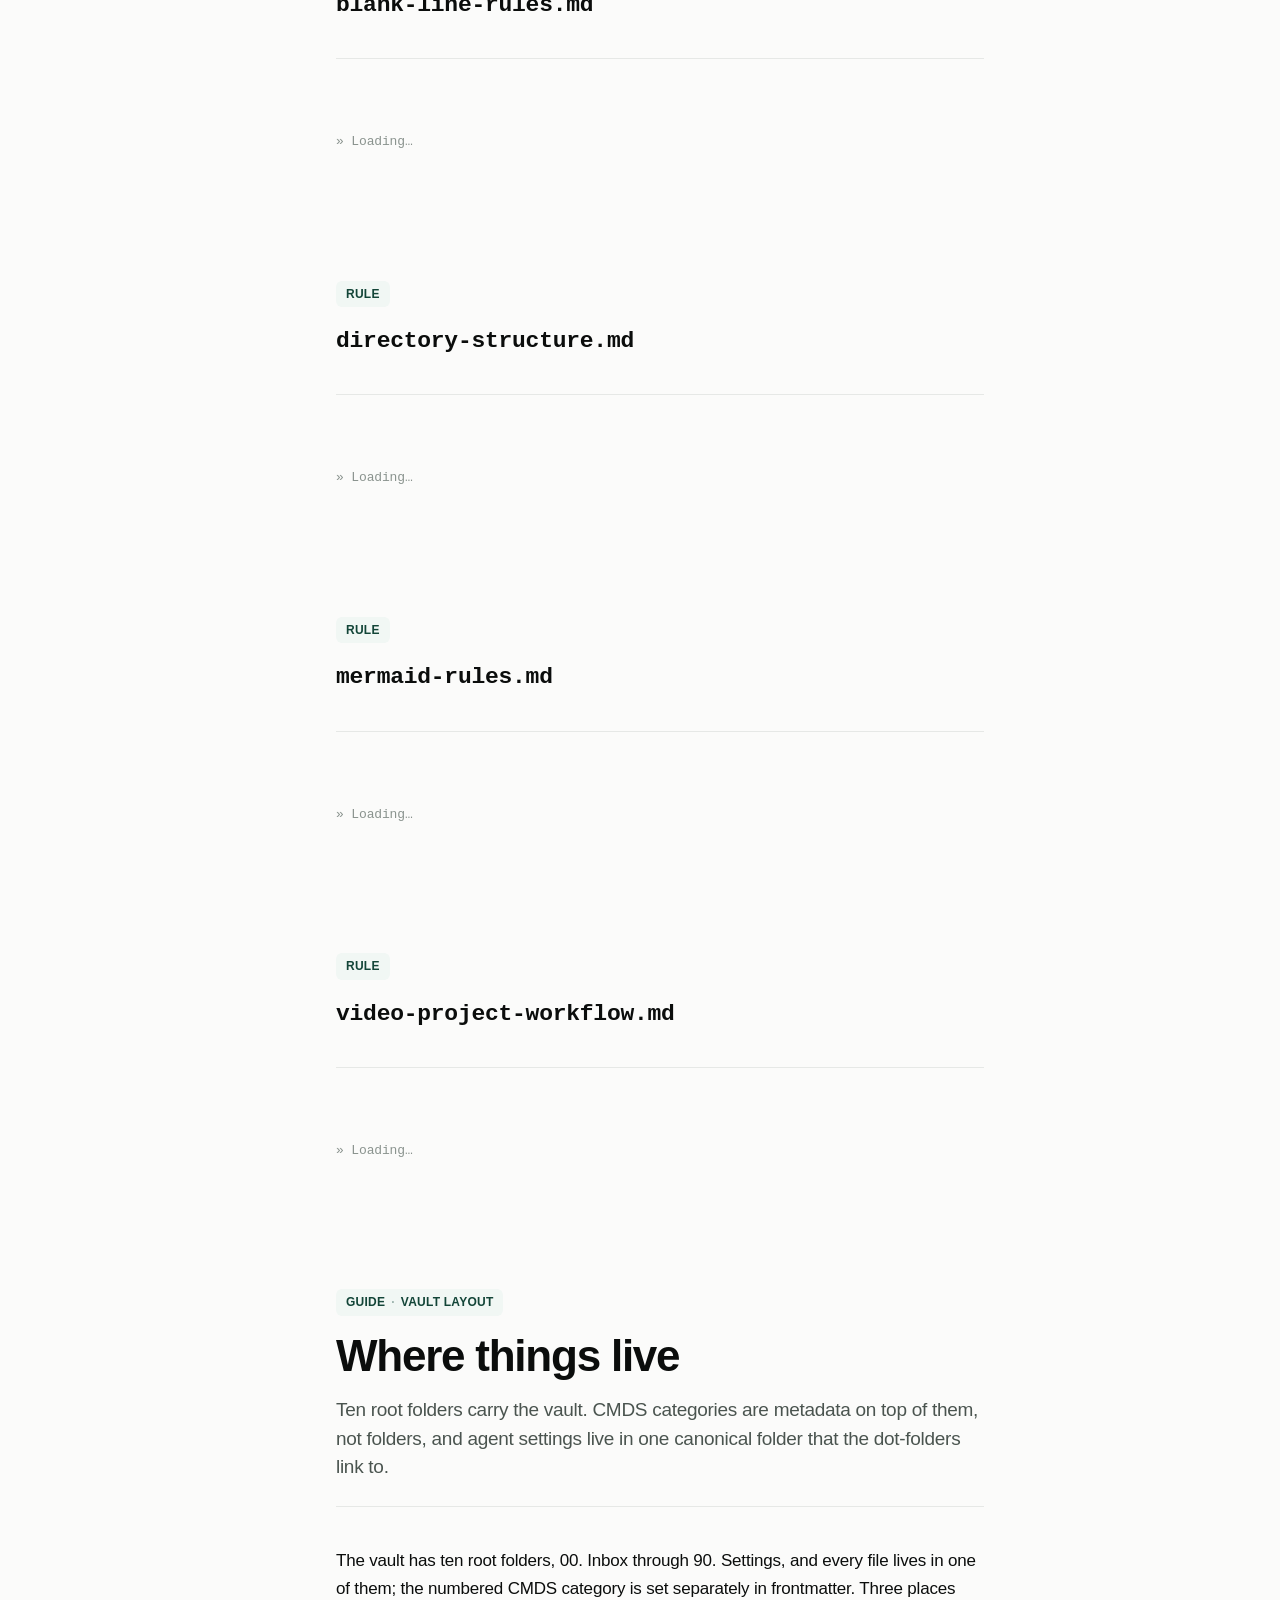
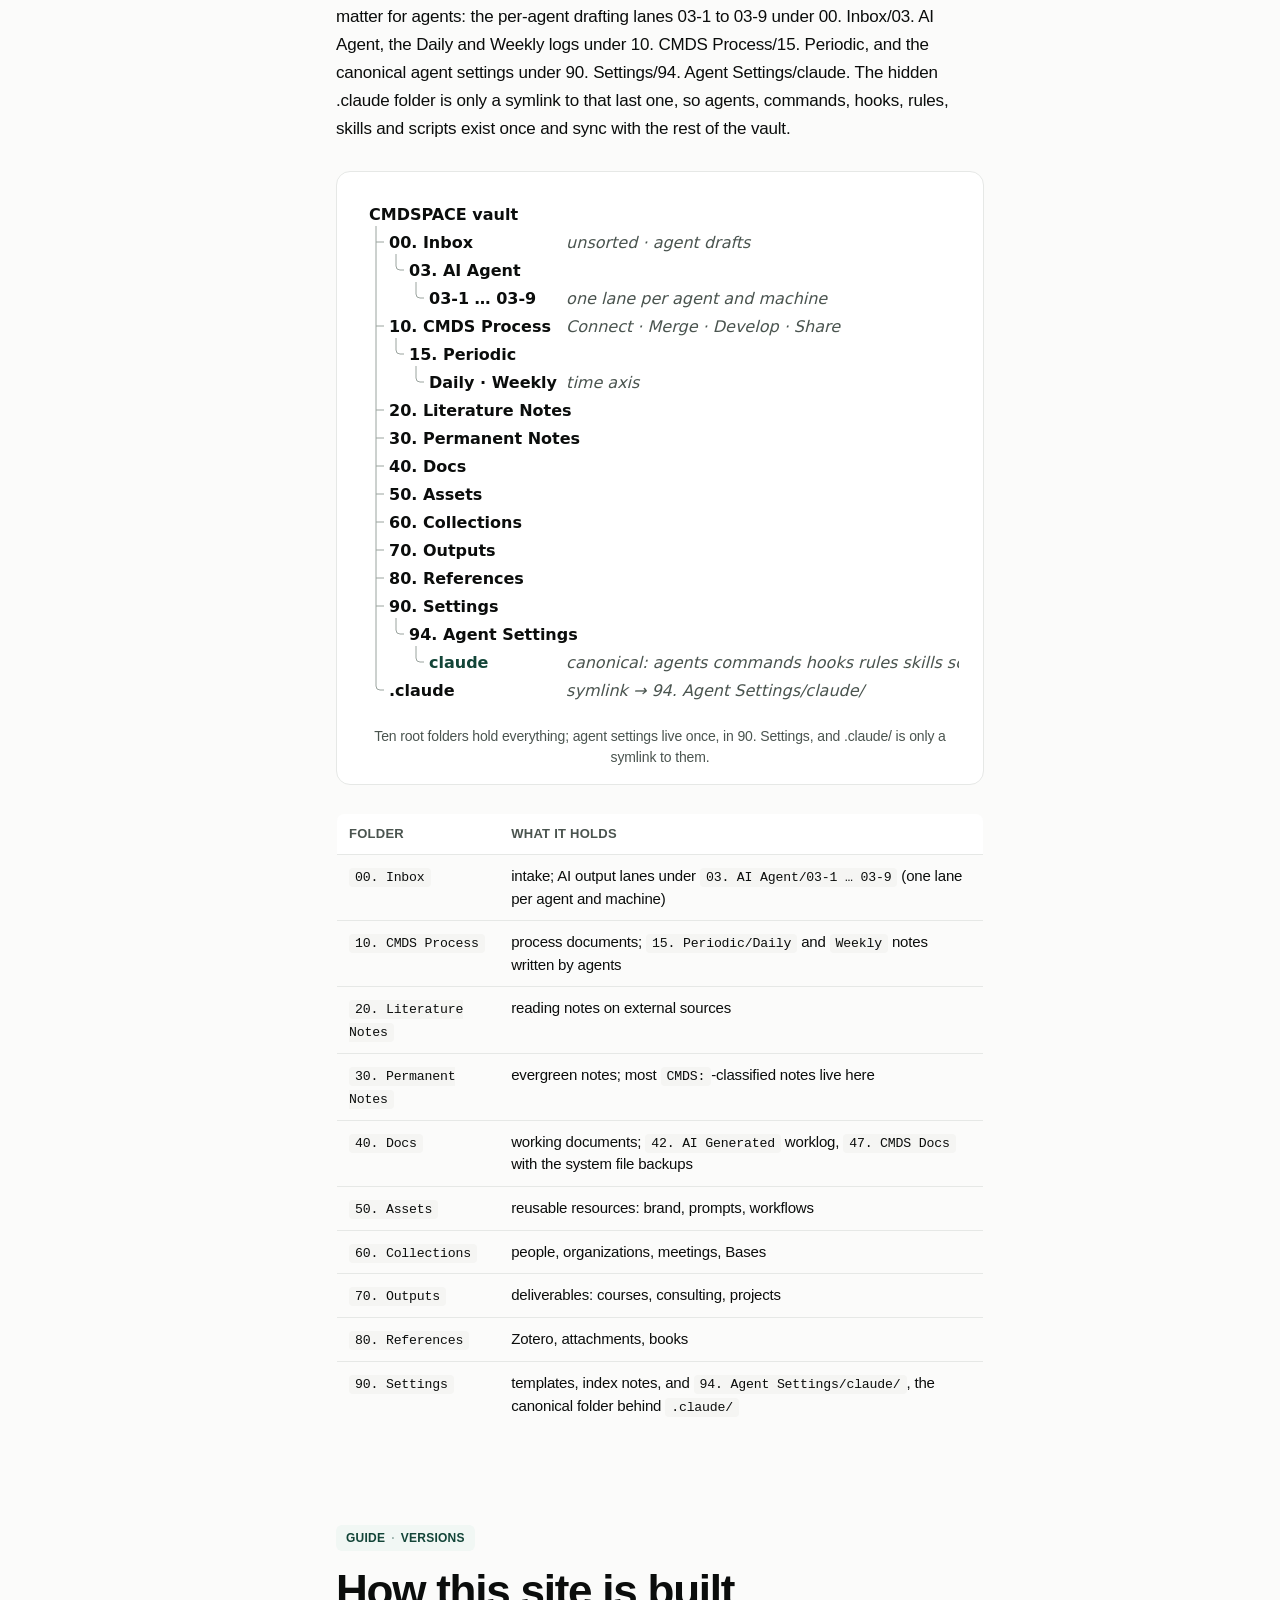
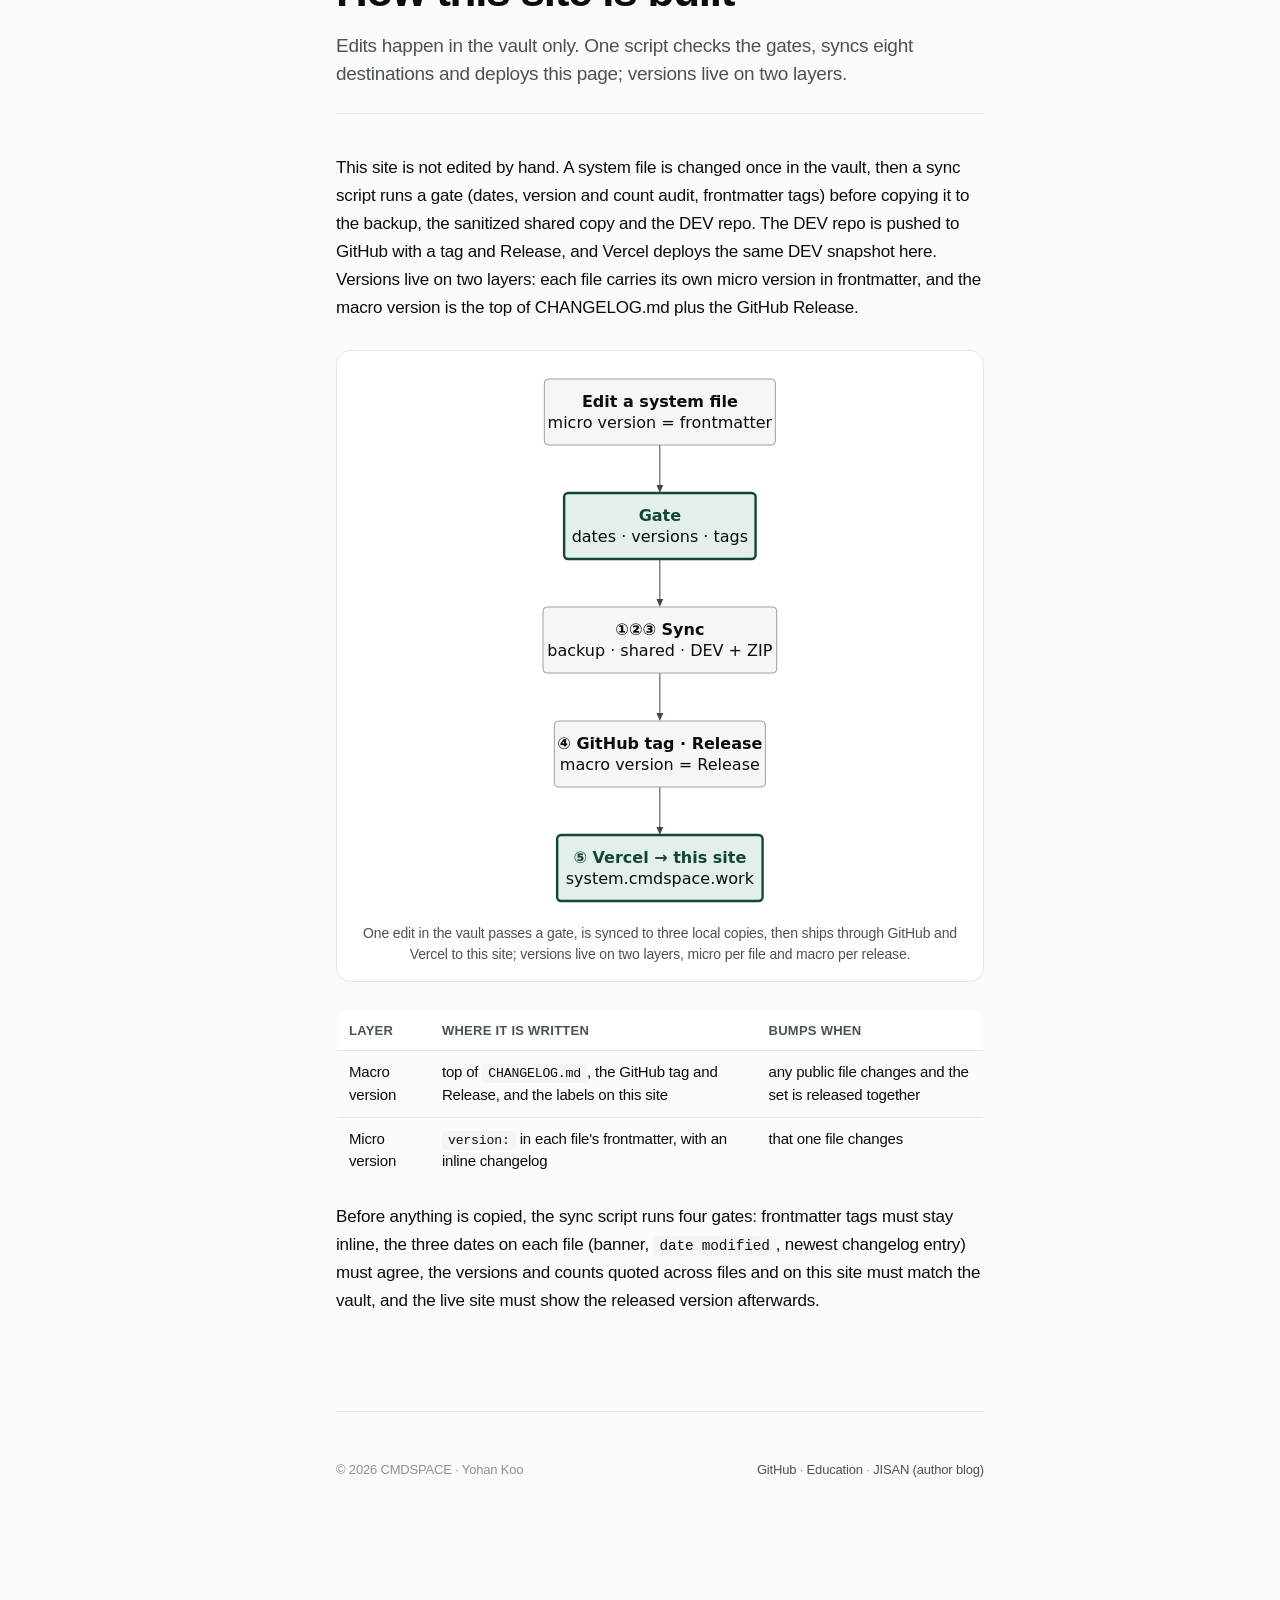
==== commit 520fb86a: "v4.16.3 — system files sync 2026-11-26" ====
--- a/docs/index.html
+++ b/docs/index.html
@@ -3,7 +3,7 @@
 <head>
     <meta charset="UTF-8">
     <meta name="viewport" content="width=device-width, initial-scale=1.0">
-    <title>CMDS System Files v4.16.2 — Knowledge Architecture</title>
+    <title>CMDS System Files v4.16.3 — Knowledge Architecture</title>
     <meta name="description" content="CMDS (CMDSPACE) Personal Knowledge Management System — 6 core system files, 9 shared rules, 10 slash commands for AI agents and human users.">
     <link rel="icon" type="image/png" href="/assets/logos/cmds-logo-round.png">
     <link rel="apple-touch-icon" href="/assets/logos/cmds-logo-round.png">
@@ -11,7 +11,7 @@
     <!-- Open Graph (1200×630 dedicated docs OG image — dark Pink variant) -->
     <meta property="og:type" content="article">
     <meta property="og:site_name" content="CMDS System Files">
-    <meta property="og:title" content="CMDS System Files v4.16.2 — Technical Documentation">
+    <meta property="og:title" content="CMDS System Files v4.16.3 — Technical Documentation">
     <meta property="og:description" content="Six files, ordered by precedence. The complete technical documentation for CMDS knowledge architecture — rules, patterns, and workflows.">
     <meta property="og:url" content="https://system.cmdspace.work/docs/">
     <meta property="og:image" content="https://system.cmdspace.work/assets/og/og-docs.png">
@@ -19,16 +19,16 @@
     <meta property="og:image:type" content="image/png">
     <meta property="og:image:width" content="1200">
     <meta property="og:image:height" content="630">
-    <meta property="og:image:alt" content="CMDS System Files v4.16.2 — Technical documentation: six files ordered by precedence">
+    <meta property="og:image:alt" content="CMDS System Files v4.16.3 — Technical documentation: six files ordered by precedence">
     <meta property="og:locale" content="en_US">
     <meta property="og:locale:alternate" content="ko_KR">
 
     <!-- Twitter / X -->
     <meta name="twitter:card" content="summary_large_image">
-    <meta name="twitter:title" content="CMDS System Files v4.16.2 — Technical Documentation">
+    <meta name="twitter:title" content="CMDS System Files v4.16.3 — Technical Documentation">
     <meta name="twitter:description" content="Six files, ordered by precedence. Complete technical documentation for CMDS knowledge architecture.">
     <meta name="twitter:image" content="https://system.cmdspace.work/assets/og/og-docs.png">
-    <meta name="twitter:image:alt" content="CMDS System Files v4.16.2 — Technical documentation">
+    <meta name="twitter:image:alt" content="CMDS System Files v4.16.3 — Technical documentation">
 
     <link rel="stylesheet" href="https://cdn.jsdelivr.net/gh/orioncactus/pretendard@v1.3.9/dist/web/static/pretendard.min.css" />
     <link rel="stylesheet" href="/assets/pele/cmds-pele.css">
@@ -828,7 +828,7 @@
     <a class="brand" href="/">
         <img class="brand-mark" src="/assets/logos/cmds-logo-round.png" alt="CMDS" width="28" height="28">
         <span>CMDS System Files</span>
-        <span class="brand-version">v4.16.2</span>
+        <span class="brand-version">v4.16.3</span>
     </a>
     <nav class="header-nav-inline">
         <a href="/" class="nav-home" title="Back to landing">
@@ -939,7 +939,7 @@
 
             <!-- HERO -->
             <section class="hero" id="overview">
-                <div class="hero-eyebrow">CMDS · 2026-11-26 · v4.16.2</div>
+                <div class="hero-eyebrow">CMDS · 2026-11-26 · v4.16.3</div>
                 <h1 class="hero-title">
                     <span class="en-only">A knowledge <em>architecture</em>,<br>shared openly.</span>
                     <span class="ko-only"><em>지식 아키텍처</em>를<br>공유합니다.</span>
